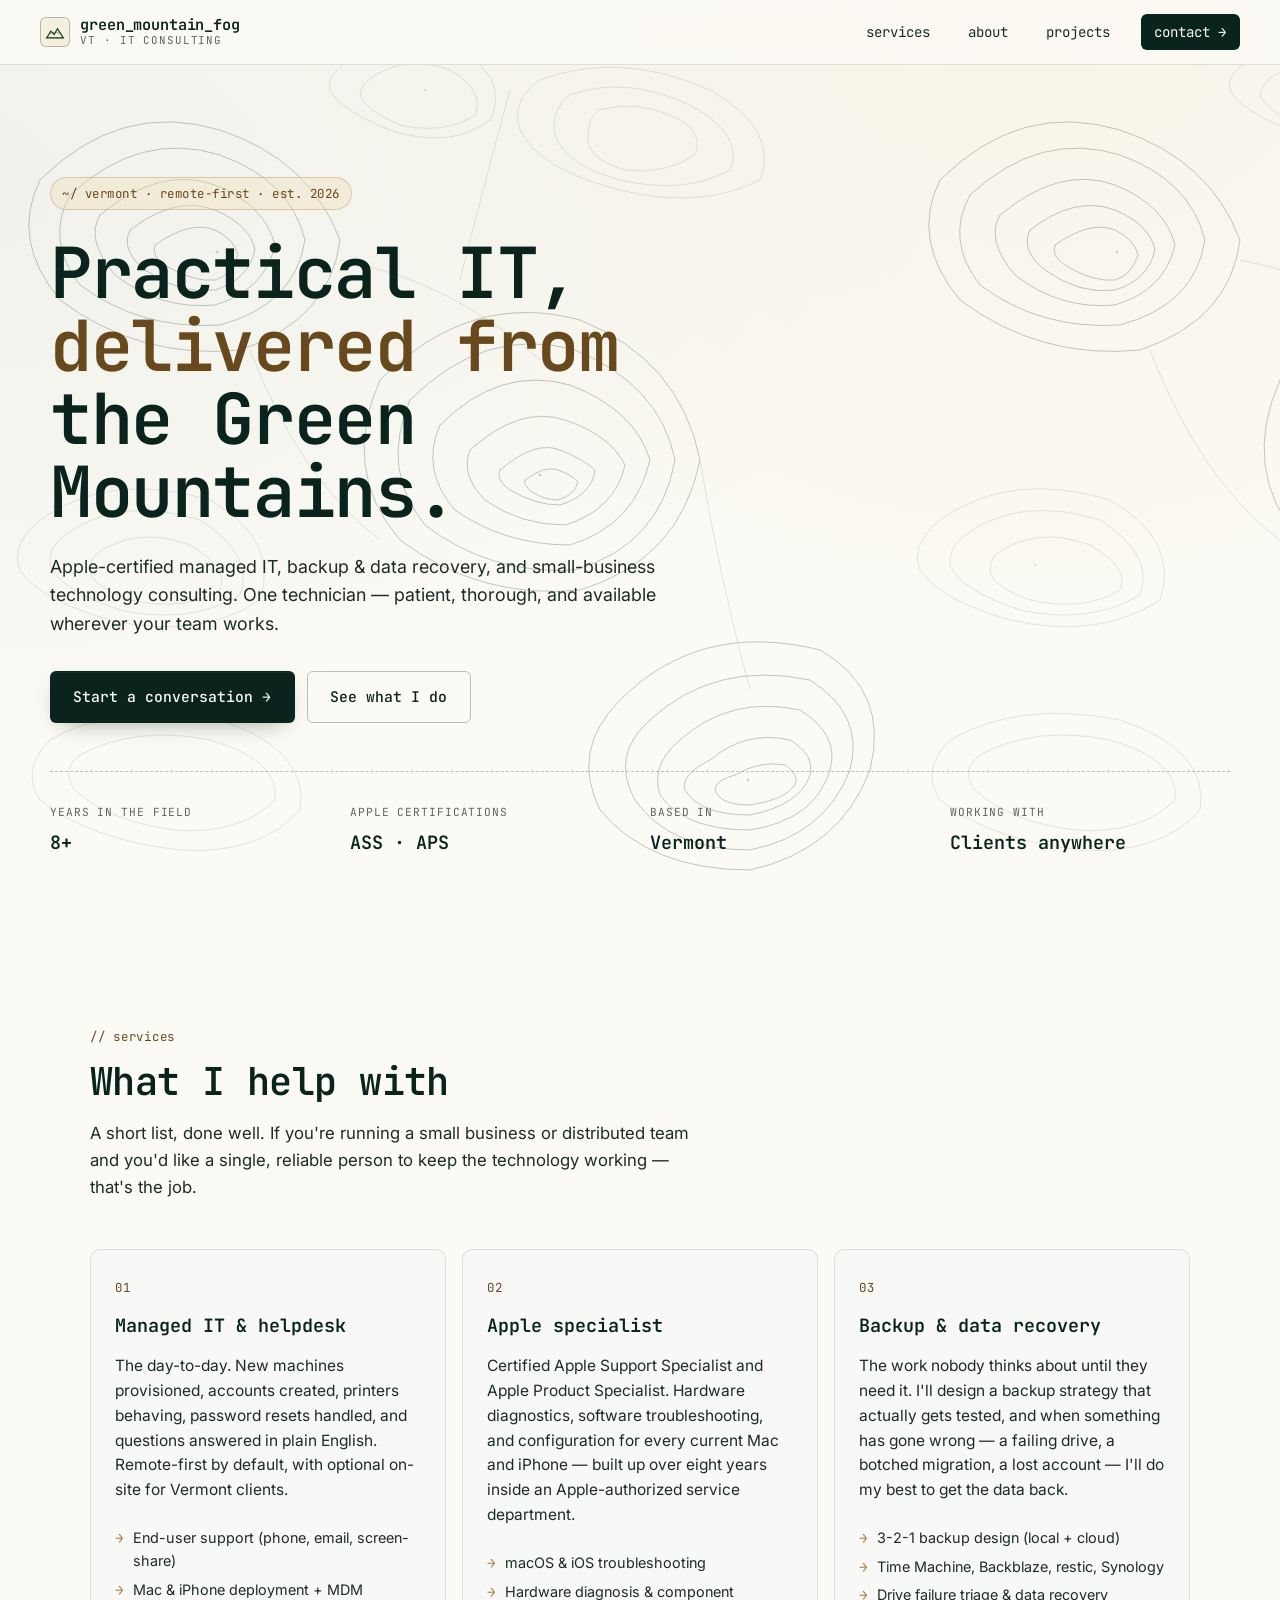
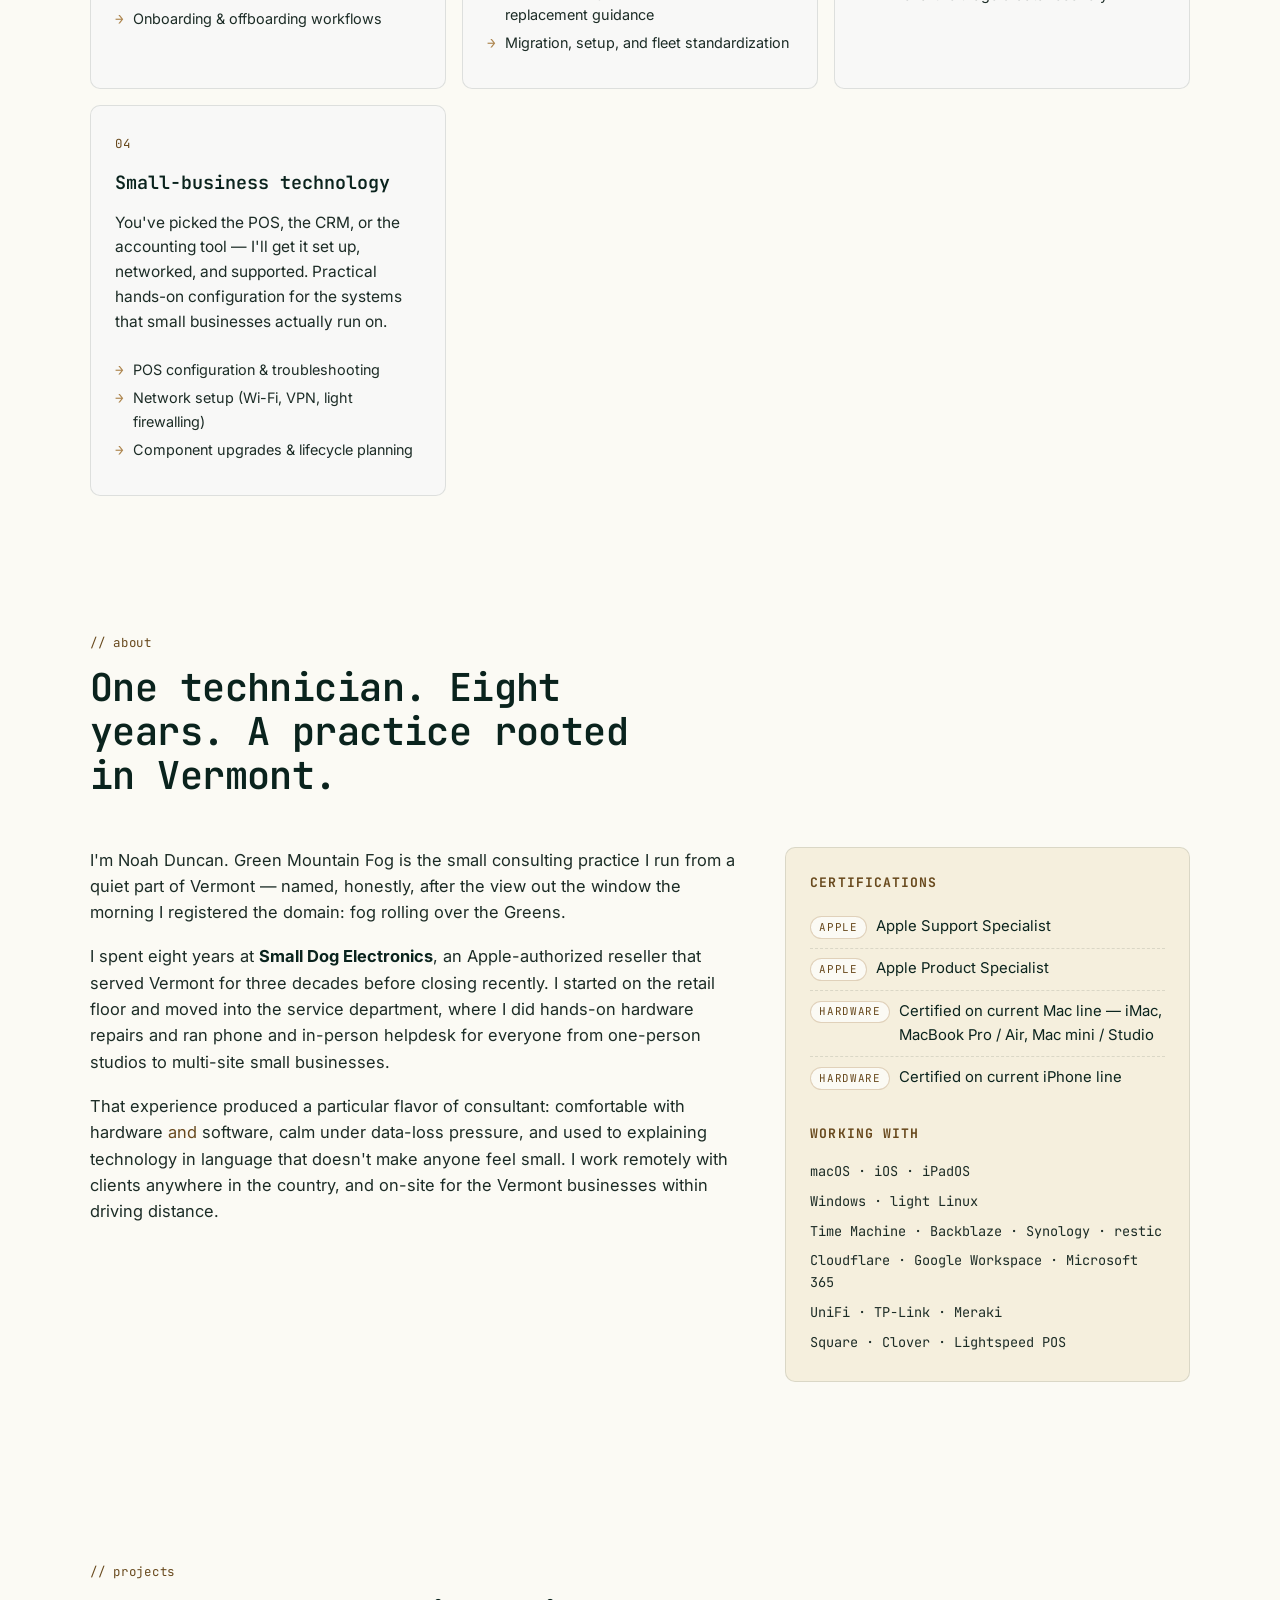
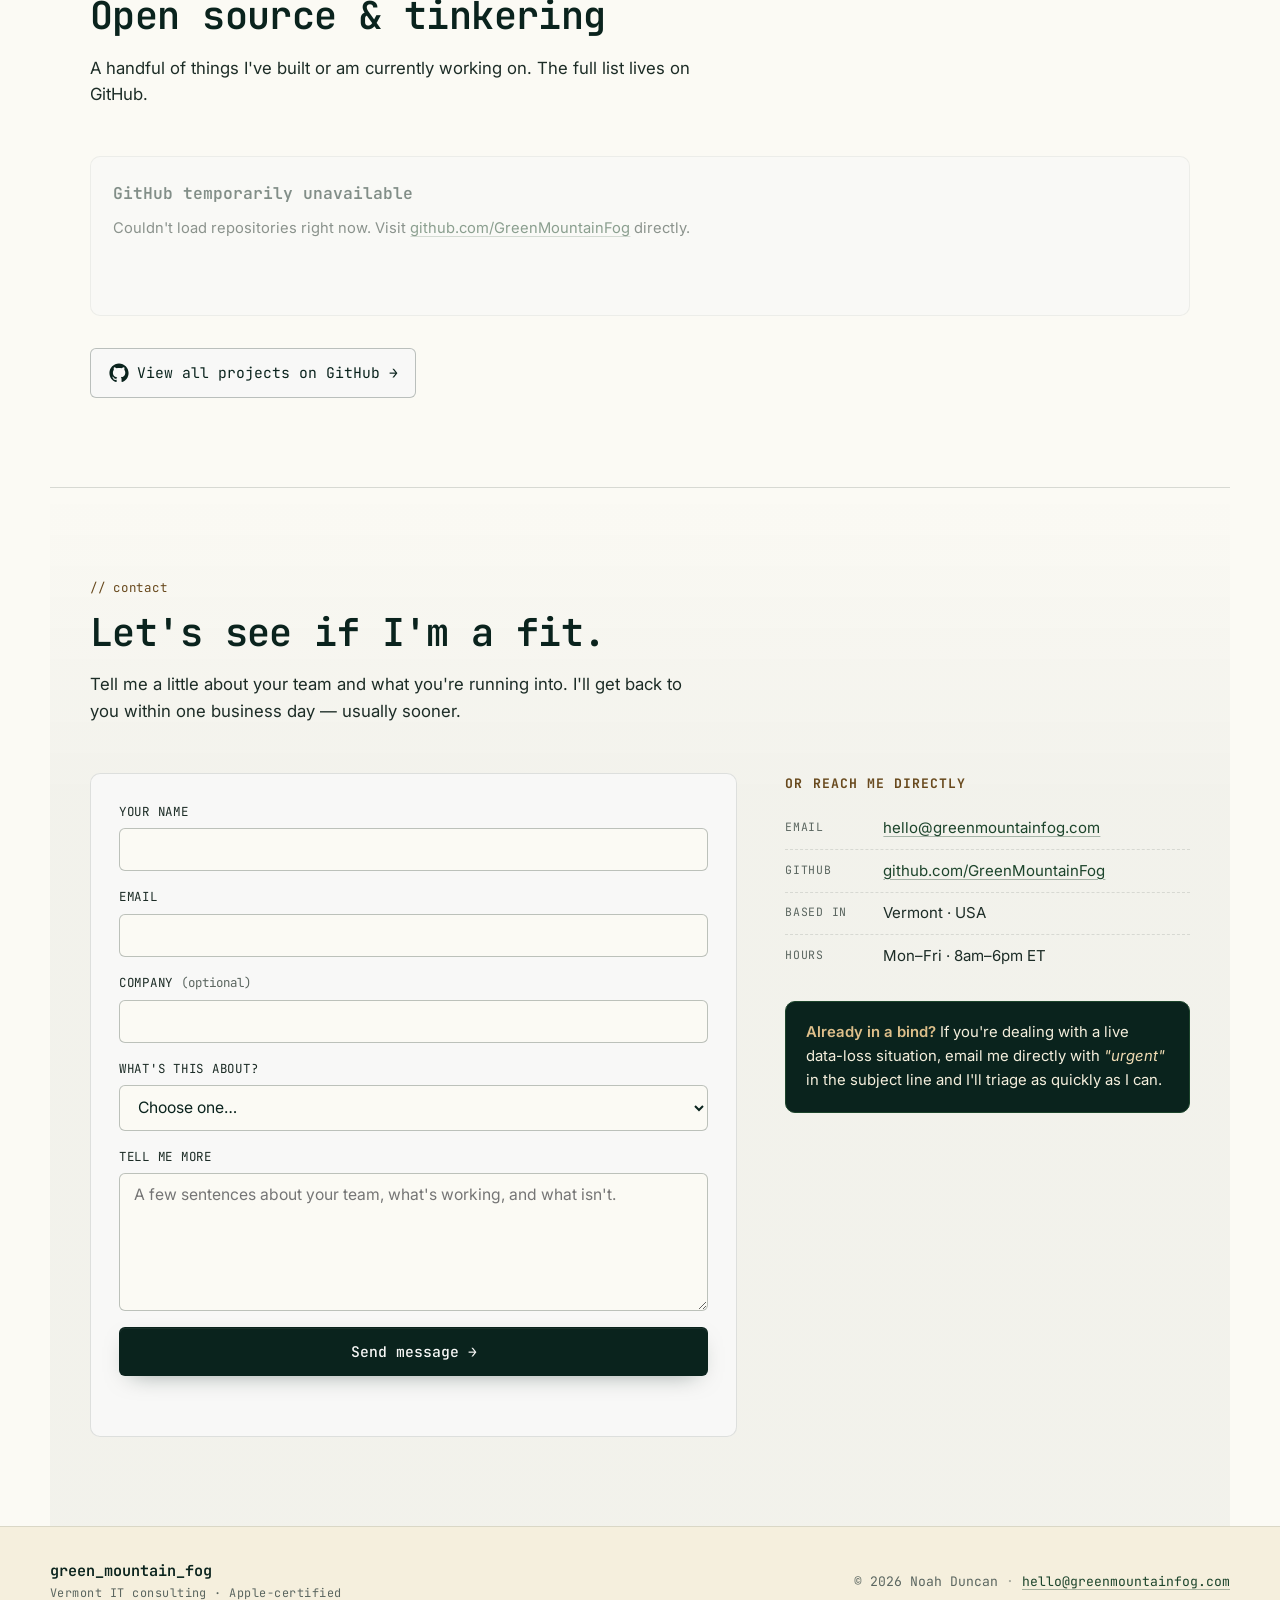
==== index.html @ cc664ba5 "Initial commit: rebuild greenmountainfog.com as a static site Replaces the prior Manus-generated Rea" ====
<!doctype html>
<html lang="en">
  <head>
    <meta charset="UTF-8" />
    <meta name="viewport" content="width=device-width, initial-scale=1" />
    <title>Green Mountain Fog — Vermont IT Consulting & Apple Specialist</title>
    <meta name="description" content="Green Mountain Fog is the practice of Noah Duncan, a Vermont-based Apple-certified IT consultant offering managed IT support, backup &amp; data recovery, and small-business technology setup for remote-first clients." />
    <meta name="theme-color" content="#0a231d" />

    <meta property="og:title" content="Green Mountain Fog — Vermont IT Consulting" />
    <meta property="og:description" content="Apple-certified, Vermont-based managed IT, backup &amp; data recovery, and small-business technology consulting." />
    <meta property="og:type" content="website" />
    <meta property="og:url" content="https://greenmountainfog.com" />

    <link rel="icon" href="/assets/favicon.svg" type="image/svg+xml" />

    <link rel="preconnect" href="https://fonts.googleapis.com" />
    <link rel="preconnect" href="https://fonts.gstatic.com" crossorigin />
    <link
      rel="stylesheet"
      href="https://fonts.googleapis.com/css2?family=Inter:wght@400;500;600;700&family=JetBrains+Mono:wght@400;500;600;700&display=swap"
    />

    <link rel="stylesheet" href="/styles.css" />
  </head>

  <body>
    <div class="topo-bg" aria-hidden="true"></div>

    <header class="site-header">
      <a class="brand" href="#top" aria-label="Green Mountain Fog — home">
        <span class="brand-mark" aria-hidden="true">
          <svg viewBox="0 0 24 24" fill="none" stroke="currentColor" stroke-width="1.5">
            <path d="M2 19 L7 11 L11 15 L15 8 L22 19 Z" />
            <path d="M2 19 L22 19" stroke-opacity="0.4" />
            <path d="M6 14 Q12 11 18 14" stroke-opacity="0.3" />
          </svg>
        </span>
        <span class="brand-text">
          <span class="brand-name">green_mountain_fog</span>
          <span class="brand-sub">vt · it consulting</span>
        </span>
      </a>

      <nav class="site-nav" aria-label="Primary">
        <a href="#services">services</a>
        <a href="#about">about</a>
        <a href="#projects">projects</a>
        <a href="#contact" class="nav-cta">contact →</a>
      </nav>
    </header>

    <main id="top">
      <section class="hero">
        <div class="hero-inner">
          <p class="eyebrow">~/ vermont · remote-first · est. 2026</p>
          <h1 class="hero-title">
            <span class="line">Practical IT,</span>
            <span class="line accent">delivered from</span>
            <span class="line">the Green Mountains.</span>
          </h1>
          <p class="hero-lede">
            Apple-certified managed IT, backup &amp; data recovery, and small-business
            technology consulting. One technician — patient, thorough, and
            available wherever your team works.
          </p>
          <div class="hero-cta">
            <a href="#contact" class="btn btn-primary">Start a conversation →</a>
            <a href="#services" class="btn btn-ghost">See what I do</a>
          </div>
          <dl class="hero-stats" aria-label="At a glance">
            <div>
              <dt>Years in the field</dt>
              <dd>8+</dd>
            </div>
            <div>
              <dt>Apple certifications</dt>
              <dd>ASS · APS</dd>
            </div>
            <div>
              <dt>Based in</dt>
              <dd>Vermont</dd>
            </div>
            <div>
              <dt>Working with</dt>
              <dd>Clients anywhere</dd>
            </div>
          </dl>
        </div>
      </section>

      <section id="services" class="section services">
        <header class="section-head">
          <p class="kicker">// services</p>
          <h2>What I help with</h2>
          <p class="section-lede">
            A short list, done well. If you're running a small business or
            distributed team and you'd like a single, reliable person to keep
            the technology working — that's the job.
          </p>
        </header>

        <div class="service-grid">
          <article class="service-card">
            <div class="service-num">01</div>
            <h3>Managed IT &amp; helpdesk</h3>
            <p>
              The day-to-day. New machines provisioned, accounts created,
              printers behaving, password resets handled, and questions
              answered in plain English. Remote-first by default, with
              optional on-site for Vermont clients.
            </p>
            <ul class="service-list">
              <li>End-user support (phone, email, screen-share)</li>
              <li>Mac &amp; iPhone deployment + MDM</li>
              <li>Onboarding &amp; offboarding workflows</li>
            </ul>
          </article>

          <article class="service-card">
            <div class="service-num">02</div>
            <h3>Apple specialist</h3>
            <p>
              Certified Apple Support Specialist and Apple Product Specialist.
              Hardware diagnostics, software troubleshooting, and
              configuration for every current Mac and iPhone — built up over
              eight years inside an Apple-authorized service department.
            </p>
            <ul class="service-list">
              <li>macOS &amp; iOS troubleshooting</li>
              <li>Hardware diagnosis &amp; component replacement guidance</li>
              <li>Migration, setup, and fleet standardization</li>
            </ul>
          </article>

          <article class="service-card">
            <div class="service-num">03</div>
            <h3>Backup &amp; data recovery</h3>
            <p>
              The work nobody thinks about until they need it. I'll design a
              backup strategy that actually gets tested, and when something
              has gone wrong — a failing drive, a botched migration, a lost
              account — I'll do my best to get the data back.
            </p>
            <ul class="service-list">
              <li>3-2-1 backup design (local + cloud)</li>
              <li>Time Machine, Backblaze, restic, Synology</li>
              <li>Drive failure triage &amp; data recovery</li>
            </ul>
          </article>

          <article class="service-card">
            <div class="service-num">04</div>
            <h3>Small-business technology</h3>
            <p>
              You've picked the POS, the CRM, or the accounting tool — I'll
              get it set up, networked, and supported. Practical hands-on
              configuration for the systems that small businesses actually
              run on.
            </p>
            <ul class="service-list">
              <li>POS configuration &amp; troubleshooting</li>
              <li>Network setup (Wi-Fi, VPN, light firewalling)</li>
              <li>Component upgrades &amp; lifecycle planning</li>
            </ul>
          </article>
        </div>
      </section>

      <section id="about" class="section about">
        <header class="section-head">
          <p class="kicker">// about</p>
          <h2>One technician. Eight years. A practice rooted in Vermont.</h2>
        </header>

        <div class="about-grid">
          <div class="about-body">
            <p>
              I'm Noah Duncan. Green Mountain Fog is the small consulting
              practice I run from a quiet part of Vermont — named, honestly,
              after the view out the window the morning I registered the
              domain: fog rolling over the Greens.
            </p>
            <p>
              I spent eight years at <strong>Small Dog Electronics</strong>,
              an Apple-authorized reseller that served Vermont for three
              decades before closing recently. I started on the retail floor
              and moved into the service department, where I did hands-on
              hardware repairs and ran phone and in-person helpdesk for
              everyone from one-person studios to multi-site small
              businesses.
            </p>
            <p>
              That experience produced a particular flavor of consultant:
              comfortable with hardware <em>and</em> software, calm under
              data-loss pressure, and used to explaining technology in
              language that doesn't make anyone feel small. I work remotely
              with clients anywhere in the country, and on-site for the
              Vermont businesses within driving distance.
            </p>
          </div>

          <aside class="about-creds">
            <h3>Certifications</h3>
            <ul class="cred-list">
              <li>
                <span class="cred-tag">Apple</span>
                Apple Support Specialist
              </li>
              <li>
                <span class="cred-tag">Apple</span>
                Apple Product Specialist
              </li>
              <li>
                <span class="cred-tag">Hardware</span>
                Certified on current Mac line — iMac, MacBook Pro / Air, Mac mini / Studio
              </li>
              <li>
                <span class="cred-tag">Hardware</span>
                Certified on current iPhone line
              </li>
            </ul>

            <h3 class="cred-section-2">Working with</h3>
            <ul class="stack-list">
              <li>macOS · iOS · iPadOS</li>
              <li>Windows · light Linux</li>
              <li>Time Machine · Backblaze · Synology · restic</li>
              <li>Cloudflare · Google Workspace · Microsoft 365</li>
              <li>UniFi · TP-Link · Meraki</li>
              <li>Square · Clover · Lightspeed POS</li>
            </ul>
          </aside>
        </div>
      </section>

      <section id="projects" class="section projects">
        <header class="section-head">
          <p class="kicker">// projects</p>
          <h2>Open source &amp; tinkering</h2>
          <p class="section-lede">
            A handful of things I've built or am currently working on. The
            full list lives on GitHub.
          </p>
        </header>

        <div class="projects-grid" id="projects-grid" data-fallback="true">
          <article class="project-card placeholder">
            <div class="project-meta">
              <span class="project-lang">—</span>
              <span class="project-stars">★ 0</span>
            </div>
            <h3>Loading from GitHub…</h3>
            <p>Pulling featured repositories from <code>github.com/GreenMountainFog</code>.</p>
          </article>
        </div>

        <a href="https://github.com/GreenMountainFog" class="github-cta" target="_blank" rel="noopener">
          <svg viewBox="0 0 24 24" width="20" height="20" aria-hidden="true">
            <path fill="currentColor" d="M12 .5C5.65.5.5 5.65.5 12c0 5.08 3.29 9.39 7.86 10.91.57.1.78-.25.78-.55v-2.16c-3.2.7-3.87-1.36-3.87-1.36-.52-1.34-1.28-1.7-1.28-1.7-1.05-.72.08-.7.08-.7 1.16.08 1.77 1.19 1.77 1.19 1.03 1.76 2.7 1.25 3.36.95.1-.75.4-1.25.73-1.54-2.55-.29-5.24-1.28-5.24-5.7 0-1.26.45-2.29 1.19-3.1-.12-.3-.52-1.47.11-3.07 0 0 .98-.31 3.2 1.18.93-.26 1.93-.39 2.92-.39.99 0 1.99.13 2.92.39 2.22-1.49 3.2-1.18 3.2-1.18.63 1.6.23 2.77.11 3.07.74.81 1.19 1.84 1.19 3.1 0 4.43-2.69 5.4-5.26 5.69.41.35.78 1.05.78 2.12v3.14c0 .3.21.66.79.55C20.21 21.39 23.5 17.08 23.5 12 23.5 5.65 18.35.5 12 .5Z"/>
          </svg>
          View all projects on GitHub →
        </a>
      </section>

      <section id="contact" class="section contact">
        <header class="section-head">
          <p class="kicker">// contact</p>
          <h2>Let's see if I'm a fit.</h2>
          <p class="section-lede">
            Tell me a little about your team and what you're running into.
            I'll get back to you within one business day — usually sooner.
          </p>
        </header>

        <div class="contact-grid">
          <form class="contact-form" id="contact-form" method="post" action="/api/contact" novalidate>
            <div class="field">
              <label for="name">Your name</label>
              <input type="text" id="name" name="name" required autocomplete="name" />
            </div>

            <div class="field">
              <label for="email">Email</label>
              <input type="email" id="email" name="email" required autocomplete="email" />
            </div>

            <div class="field">
              <label for="company">Company <span class="optional">(optional)</span></label>
              <input type="text" id="company" name="company" autocomplete="organization" />
            </div>

            <div class="field">
              <label for="topic">What's this about?</label>
              <select id="topic" name="topic" required>
                <option value="">Choose one…</option>
                <option value="managed-it">Managed IT &amp; helpdesk</option>
                <option value="apple">Apple-specific help</option>
                <option value="backup">Backup or data recovery</option>
                <option value="small-business">Small-business setup / POS</option>
                <option value="other">Something else</option>
              </select>
            </div>

            <div class="field">
              <label for="message">Tell me more</label>
              <textarea id="message" name="message" rows="6" required
                placeholder="A few sentences about your team, what's working, and what isn't."></textarea>
            </div>

            <!-- honeypot -->
            <div class="field field-hp" aria-hidden="true">
              <label for="website">Website</label>
              <input type="text" id="website" name="website" tabindex="-1" autocomplete="off" />
            </div>

            <button type="submit" class="btn btn-primary btn-block">
              <span data-label="default">Send message →</span>
              <span data-label="sending" hidden>Sending…</span>
            </button>

            <p class="form-status" id="form-status" role="status" aria-live="polite"></p>
          </form>

          <aside class="contact-side">
            <h3>Or reach me directly</h3>
            <ul class="direct-list">
              <li>
                <span class="direct-label">Email</span>
                <a href="mailto:hello@greenmountainfog.com">hello@greenmountainfog.com</a>
              </li>
              <li>
                <span class="direct-label">GitHub</span>
                <a href="https://github.com/GreenMountainFog" target="_blank" rel="noopener">github.com/GreenMountainFog</a>
              </li>
              <li>
                <span class="direct-label">Based in</span>
                <span>Vermont · USA</span>
              </li>
              <li>
                <span class="direct-label">Hours</span>
                <span>Mon–Fri · 8am–6pm ET</span>
              </li>
            </ul>

            <div class="callout">
              <p>
                <strong>Already in a bind?</strong> If you're dealing with a
                live data-loss situation, email me directly with
                <em>"urgent"</em> in the subject line and I'll triage as
                quickly as I can.
              </p>
            </div>
          </aside>
        </div>
      </section>
    </main>

    <footer class="site-footer">
      <div class="footer-inner">
        <div class="footer-brand">
          <span class="footer-name">green_mountain_fog</span>
          <span class="footer-tag">Vermont IT consulting · Apple-certified</span>
        </div>
        <div class="footer-meta">
          <span>© <span id="footer-year">2026</span> Noah Duncan</span>
          <span class="dot">·</span>
          <a href="mailto:hello@greenmountainfog.com">hello@greenmountainfog.com</a>
        </div>
      </div>
    </footer>

    <script src="/scripts.js" defer></script>
  </body>
</html>
---- styles.css ----
/* ============================================================
   Green Mountain Fog — stylesheet
   Palette derives from the original site: deep Vermont greens,
   warm topographic golds, cream paper backgrounds.
   ============================================================ */

:root {
  /* ink */
  --ink-900: #00140e;
  --ink-800: #0a231d;
  --ink-700: #1c2c26;
  --ink-600: #1c442b;
  --ink-500: #34322d;
  --ink-400: #5b6660;
  --ink-300: #858481;
  --ink-200: #b8bcb1;
  --ink-100: #d5d8ca;

  /* paper */
  --paper-50: #fbfaf4;
  --paper-100: #f8f8f7;
  --paper-200: #f5efdd;
  --paper-300: #eeeee5;

  /* gold / warm accent */
  --gold-700: #68491d;
  --gold-600: #ad854d;
  --gold-500: #c69b57;
  --gold-400: #caa366;
  --gold-300: #debf8a;
  --gold-200: #f1dcb4;

  /* semantic */
  --bg: var(--paper-50);
  --bg-alt: var(--paper-200);
  --fg: var(--ink-700);
  --fg-muted: var(--ink-400);
  --accent: var(--ink-600);
  --accent-warm: var(--gold-600);
  --rule: rgba(28, 44, 38, 0.12);
  --rule-strong: rgba(28, 44, 38, 0.28);

  /* type */
  --font-sans: "Inter", system-ui, -apple-system, "Segoe UI", Roboto, sans-serif;
  --font-mono: "JetBrains Mono", "SF Mono", Consolas, Menlo, monospace;

  /* layout */
  --maxw: 1180px;
  --gutter: clamp(1.25rem, 3.5vw, 2.5rem);
  --radius: 6px;
  --radius-lg: 10px;
}

* {
  box-sizing: border-box;
}

html {
  scroll-behavior: smooth;
  scroll-padding-top: 80px;
}

body {
  margin: 0;
  font-family: var(--font-sans);
  font-size: 16px;
  line-height: 1.6;
  color: var(--fg);
  background: var(--bg);
  -webkit-font-smoothing: antialiased;
  -moz-osx-font-smoothing: grayscale;
  overflow-x: hidden;
}

img, svg {
  max-width: 100%;
  display: block;
}

a {
  color: var(--accent);
  text-decoration-color: rgba(28, 68, 43, 0.35);
  text-underline-offset: 3px;
  transition: color 120ms ease, text-decoration-color 120ms ease;
}
a:hover {
  color: var(--gold-700);
  text-decoration-color: var(--gold-600);
}

::selection {
  background: var(--gold-300);
  color: var(--ink-800);
}

/* ============================================================
   Topographic background — fixed, low-opacity decorative layer
   ============================================================ */

.topo-bg {
  position: fixed;
  inset: 0;
  z-index: -1;
  pointer-events: none;
  background:
    radial-gradient(ellipse at 80% -10%, rgba(214, 175, 116, 0.10), transparent 55%),
    radial-gradient(ellipse at -10% 20%, rgba(28, 68, 43, 0.05), transparent 55%),
    var(--bg);
}
.topo-bg::before {
  content: "";
  position: absolute;
  inset: 0;
  background-image: url("/assets/topo.svg");
  background-repeat: repeat;
  background-size: 900px 900px;
  opacity: 0.32;
  mix-blend-mode: multiply;
}

/* ============================================================
   Header / nav
   ============================================================ */

.site-header {
  position: sticky;
  top: 0;
  z-index: 50;
  display: flex;
  align-items: center;
  justify-content: space-between;
  padding: 0.85rem var(--gutter);
  background: color-mix(in srgb, var(--bg) 88%, transparent);
  backdrop-filter: saturate(140%) blur(10px);
  -webkit-backdrop-filter: saturate(140%) blur(10px);
  border-bottom: 1px solid var(--rule);
}

.brand {
  display: inline-flex;
  align-items: center;
  gap: 0.65rem;
  text-decoration: none;
  color: var(--ink-800);
}
.brand:hover {
  color: var(--ink-600);
}
.brand-mark {
  display: inline-flex;
  width: 30px;
  height: 30px;
  align-items: center;
  justify-content: center;
  color: var(--ink-600);
  background: var(--paper-200);
  border: 1px solid var(--rule-strong);
  border-radius: var(--radius);
}
.brand-mark svg { width: 20px; height: 20px; }
.brand-text { display: flex; flex-direction: column; line-height: 1.1; }
.brand-name {
  font-family: var(--font-mono);
  font-weight: 600;
  font-size: 0.95rem;
  letter-spacing: -0.01em;
}
.brand-sub {
  font-family: var(--font-mono);
  font-size: 0.68rem;
  color: var(--fg-muted);
  text-transform: uppercase;
  letter-spacing: 0.08em;
  margin-top: 2px;
}

.site-nav {
  display: flex;
  align-items: center;
  gap: clamp(0.5rem, 2vw, 1.4rem);
  font-family: var(--font-mono);
  font-size: 0.88rem;
}
.site-nav a {
  color: var(--fg);
  text-decoration: none;
  padding: 0.4rem 0.5rem;
  border-radius: 4px;
}
.site-nav a:hover {
  color: var(--ink-800);
  background: var(--paper-200);
}
.site-nav .nav-cta {
  color: var(--bg);
  background: var(--ink-800);
  padding: 0.45rem 0.85rem;
  border-radius: var(--radius);
}
.site-nav .nav-cta:hover {
  background: var(--ink-600);
  color: var(--paper-200);
}

@media (max-width: 640px) {
  .brand-sub { display: none; }
  .site-nav a:not(.nav-cta) { display: none; }
}

/* ============================================================
   Hero
   ============================================================ */

.hero {
  position: relative;
  padding: clamp(4rem, 10vw, 7rem) var(--gutter) clamp(3rem, 7vw, 5rem);
}

.hero-inner {
  max-width: var(--maxw);
  margin: 0 auto;
}

.eyebrow {
  font-family: var(--font-mono);
  font-size: 0.78rem;
  color: var(--gold-700);
  letter-spacing: 0.04em;
  margin: 0 0 1.6rem;
  display: inline-flex;
  align-items: center;
  gap: 0.5rem;
  padding: 0.35rem 0.7rem;
  border: 1px solid rgba(173, 133, 77, 0.35);
  background: rgba(241, 220, 180, 0.35);
  border-radius: 999px;
}

.hero-title {
  font-family: var(--font-mono);
  font-weight: 600;
  font-size: clamp(2.1rem, 6.2vw, 4.4rem);
  line-height: 1.04;
  letter-spacing: -0.02em;
  color: var(--ink-800);
  margin: 0 0 1.5rem;
  max-width: 16ch;
}
.hero-title .line { display: block; }
.hero-title .accent {
  color: var(--gold-700);
  font-style: normal;
}

.hero-lede {
  font-size: clamp(1.05rem, 1.4vw, 1.2rem);
  color: var(--fg);
  max-width: 56ch;
  margin: 0 0 2rem;
}

.hero-cta {
  display: flex;
  flex-wrap: wrap;
  gap: 0.75rem;
  margin-bottom: 3rem;
}

.hero-stats {
  display: grid;
  grid-template-columns: repeat(auto-fit, minmax(160px, 1fr));
  gap: 1.25rem;
  margin: 0;
  padding-top: 2rem;
  border-top: 1px dashed var(--rule-strong);
}
.hero-stats div { margin: 0; }
.hero-stats dt {
  font-family: var(--font-mono);
  font-size: 0.7rem;
  text-transform: uppercase;
  letter-spacing: 0.08em;
  color: var(--fg-muted);
  margin-bottom: 0.35rem;
}
.hero-stats dd {
  margin: 0;
  font-family: var(--font-mono);
  font-weight: 600;
  font-size: 1.15rem;
  color: var(--ink-800);
}

/* ============================================================
   Buttons
   ============================================================ */

.btn {
  display: inline-flex;
  align-items: center;
  justify-content: center;
  gap: 0.4rem;
  font-family: var(--font-mono);
  font-size: 0.92rem;
  font-weight: 500;
  padding: 0.85rem 1.4rem;
  border-radius: var(--radius);
  border: 1px solid transparent;
  cursor: pointer;
  text-decoration: none;
  transition: transform 120ms ease, background 120ms ease, color 120ms ease, border-color 120ms ease, box-shadow 120ms ease;
}
.btn-primary {
  background: var(--ink-800);
  color: var(--paper-100);
  box-shadow: 0 1px 0 rgba(255, 255, 255, 0.06) inset, 0 8px 24px -12px rgba(10, 35, 29, 0.5);
}
.btn-primary:hover {
  background: var(--ink-600);
  color: var(--paper-100);
  transform: translateY(-1px);
}
.btn-ghost {
  background: transparent;
  color: var(--ink-800);
  border-color: var(--rule-strong);
}
.btn-ghost:hover {
  background: var(--paper-200);
  border-color: var(--ink-700);
  color: var(--ink-800);
}
.btn-block { width: 100%; }

/* ============================================================
   Sections
   ============================================================ */

.section {
  padding: clamp(4rem, 7vw, 6.5rem) var(--gutter);
  max-width: var(--maxw);
  margin: 0 auto;
  position: relative;
}

.section-head {
  margin-bottom: clamp(2rem, 4vw, 3rem);
  max-width: 60ch;
}
.kicker {
  font-family: var(--font-mono);
  font-size: 0.78rem;
  color: var(--gold-700);
  letter-spacing: 0.06em;
  text-transform: lowercase;
  margin: 0 0 0.8rem;
}
.section-head h2 {
  font-family: var(--font-mono);
  font-weight: 600;
  font-size: clamp(1.7rem, 3.5vw, 2.4rem);
  line-height: 1.15;
  letter-spacing: -0.015em;
  color: var(--ink-800);
  margin: 0 0 1rem;
}
.section-lede {
  color: var(--fg);
  font-size: 1.05rem;
  margin: 0;
}

/* alternating section backgrounds — keep paper but inset cards */
.services {}
.about { padding-top: clamp(2rem, 4vw, 3rem); }

/* ============================================================
   Services
   ============================================================ */

.service-grid {
  display: grid;
  grid-template-columns: repeat(auto-fit, minmax(280px, 1fr));
  gap: 1rem;
}
.service-card {
  background: var(--paper-100);
  border: 1px solid var(--rule);
  border-radius: var(--radius-lg);
  padding: 1.75rem 1.5rem;
  display: flex;
  flex-direction: column;
  gap: 0.85rem;
  position: relative;
  transition: transform 180ms ease, border-color 180ms ease, box-shadow 180ms ease;
}
.service-card::before {
  content: "";
  position: absolute;
  inset: 0;
  border-radius: var(--radius-lg);
  border: 1px solid transparent;
  pointer-events: none;
  transition: border-color 180ms ease;
}
.service-card:hover {
  transform: translateY(-2px);
  border-color: var(--rule-strong);
  box-shadow: 0 18px 38px -22px rgba(10, 35, 29, 0.35);
}
.service-num {
  font-family: var(--font-mono);
  font-size: 0.78rem;
  color: var(--gold-700);
  letter-spacing: 0.08em;
}
.service-card h3 {
  font-family: var(--font-mono);
  font-size: 1.15rem;
  font-weight: 600;
  margin: 0;
  color: var(--ink-800);
}
.service-card p {
  margin: 0;
  color: var(--fg);
  font-size: 0.97rem;
}
.service-list {
  list-style: none;
  padding: 0;
  margin: 0.25rem 0 0;
  font-size: 0.9rem;
}
.service-list li {
  position: relative;
  padding-left: 1.1rem;
  margin: 0.35rem 0;
  color: var(--ink-700);
}
.service-list li::before {
  content: "→";
  position: absolute;
  left: 0;
  color: var(--gold-600);
  font-family: var(--font-mono);
}

/* ============================================================
   About
   ============================================================ */

.about-grid {
  display: grid;
  grid-template-columns: minmax(0, 1.6fr) minmax(0, 1fr);
  gap: clamp(1.5rem, 4vw, 3rem);
  align-items: start;
}
@media (max-width: 820px) {
  .about-grid { grid-template-columns: 1fr; }
}

.about-body p {
  font-size: 1.03rem;
  color: var(--fg);
  margin: 0 0 1.1rem;
}
.about-body strong { color: var(--ink-800); }
.about-body em { color: var(--gold-700); font-style: normal; }

.about-creds {
  background: var(--paper-200);
  border: 1px solid var(--rule);
  border-radius: var(--radius-lg);
  padding: 1.5rem;
}
.about-creds h3 {
  font-family: var(--font-mono);
  font-size: 0.82rem;
  text-transform: uppercase;
  letter-spacing: 0.08em;
  color: var(--gold-700);
  margin: 0 0 0.85rem;
}
.about-creds .cred-section-2 { margin-top: 1.5rem; }

.cred-list, .stack-list {
  list-style: none;
  padding: 0;
  margin: 0;
}
.cred-list li {
  display: flex;
  align-items: flex-start;
  gap: 0.6rem;
  padding: 0.55rem 0;
  border-top: 1px dashed var(--rule);
  font-size: 0.93rem;
  color: var(--ink-800);
}
.cred-list li:first-child { border-top: none; }
.cred-tag {
  font-family: var(--font-mono);
  font-size: 0.68rem;
  text-transform: uppercase;
  letter-spacing: 0.06em;
  color: var(--gold-700);
  background: var(--paper-50);
  border: 1px solid rgba(173, 133, 77, 0.35);
  border-radius: 999px;
  padding: 0.1rem 0.5rem;
  flex-shrink: 0;
  margin-top: 1px;
}
.stack-list li {
  font-family: var(--font-mono);
  font-size: 0.85rem;
  padding: 0.25rem 0;
  color: var(--ink-700);
}

/* ============================================================
   Projects
   ============================================================ */

.projects-grid {
  display: grid;
  grid-template-columns: repeat(auto-fit, minmax(260px, 1fr));
  gap: 1rem;
  margin-bottom: 2rem;
}
.project-card {
  background: var(--paper-100);
  border: 1px solid var(--rule);
  border-radius: var(--radius-lg);
  padding: 1.4rem;
  display: flex;
  flex-direction: column;
  gap: 0.7rem;
  text-decoration: none;
  color: inherit;
  transition: transform 180ms ease, border-color 180ms ease, box-shadow 180ms ease;
  min-height: 160px;
}
.project-card:hover {
  transform: translateY(-2px);
  border-color: var(--rule-strong);
  box-shadow: 0 18px 38px -22px rgba(10, 35, 29, 0.35);
  color: inherit;
}
.project-card.placeholder { opacity: 0.5; }
.project-meta {
  display: flex;
  justify-content: space-between;
  font-family: var(--font-mono);
  font-size: 0.75rem;
  color: var(--fg-muted);
}
.project-lang {
  display: inline-flex;
  align-items: center;
  gap: 0.35rem;
}
.project-lang::before {
  content: "";
  width: 8px;
  height: 8px;
  border-radius: 999px;
  background: var(--gold-600);
}
.project-card h3 {
  font-family: var(--font-mono);
  font-size: 1.02rem;
  font-weight: 600;
  margin: 0;
  color: var(--ink-800);
}
.project-card p {
  margin: 0;
  font-size: 0.92rem;
  color: var(--fg);
  flex-grow: 1;
}
.project-card code {
  font-family: var(--font-mono);
  font-size: 0.85em;
  background: var(--paper-200);
  padding: 0.05rem 0.35rem;
  border-radius: 4px;
}

.github-cta {
  display: inline-flex;
  align-items: center;
  gap: 0.5rem;
  font-family: var(--font-mono);
  font-size: 0.92rem;
  color: var(--ink-800);
  text-decoration: none;
  padding: 0.75rem 1.1rem;
  border: 1px solid var(--rule-strong);
  border-radius: var(--radius);
  background: var(--paper-100);
  transition: background 120ms ease, transform 120ms ease;
}
.github-cta:hover {
  background: var(--paper-200);
  transform: translateY(-1px);
  color: var(--ink-800);
}

/* ============================================================
   Contact
   ============================================================ */

.contact {
  background: linear-gradient(180deg, transparent 0, rgba(28, 44, 38, 0.04) 30%, rgba(28, 44, 38, 0.04) 100%);
  border-top: 1px solid var(--rule);
}

.contact-grid {
  display: grid;
  grid-template-columns: minmax(0, 1.6fr) minmax(0, 1fr);
  gap: clamp(1.5rem, 4vw, 3rem);
  align-items: start;
}
@media (max-width: 820px) {
  .contact-grid { grid-template-columns: 1fr; }
}

.contact-form {
  background: var(--paper-100);
  border: 1px solid var(--rule);
  border-radius: var(--radius-lg);
  padding: clamp(1.25rem, 3vw, 1.75rem);
  display: flex;
  flex-direction: column;
  gap: 1rem;
}

.field { display: flex; flex-direction: column; gap: 0.4rem; }
.field-hp { position: absolute; left: -9999px; visibility: hidden; height: 0; }
.field label {
  font-family: var(--font-mono);
  font-size: 0.78rem;
  text-transform: uppercase;
  letter-spacing: 0.06em;
  color: var(--ink-700);
}
.field .optional {
  text-transform: none;
  letter-spacing: 0;
  color: var(--fg-muted);
  font-size: 0.78rem;
}
.field input,
.field select,
.field textarea {
  font-family: var(--font-sans);
  font-size: 0.98rem;
  padding: 0.7rem 0.85rem;
  background: var(--paper-50);
  color: var(--ink-800);
  border: 1px solid var(--rule-strong);
  border-radius: var(--radius);
  transition: border-color 120ms ease, box-shadow 120ms ease, background 120ms ease;
}
.field textarea { resize: vertical; min-height: 120px; }
.field input:focus,
.field select:focus,
.field textarea:focus {
  outline: none;
  border-color: var(--ink-600);
  background: #fff;
  box-shadow: 0 0 0 3px rgba(28, 68, 43, 0.12);
}

.form-status {
  font-family: var(--font-mono);
  font-size: 0.85rem;
  margin: 0;
  min-height: 1.2em;
}
.form-status.success { color: var(--ink-600); }
.form-status.error { color: #a23a2a; }

.contact-side h3 {
  font-family: var(--font-mono);
  font-size: 0.82rem;
  text-transform: uppercase;
  letter-spacing: 0.08em;
  color: var(--gold-700);
  margin: 0 0 0.85rem;
}
.direct-list { list-style: none; padding: 0; margin: 0 0 1.5rem; }
.direct-list li {
  padding: 0.55rem 0;
  border-top: 1px dashed var(--rule);
  display: grid;
  grid-template-columns: 90px 1fr;
  gap: 0.5rem;
  font-size: 0.94rem;
}
.direct-list li:first-child { border-top: none; }
.direct-label {
  font-family: var(--font-mono);
  font-size: 0.72rem;
  text-transform: uppercase;
  letter-spacing: 0.06em;
  color: var(--fg-muted);
  padding-top: 2px;
}

.callout {
  background: var(--ink-800);
  color: var(--paper-200);
  border-radius: var(--radius-lg);
  padding: 1.2rem 1.25rem;
  border: 1px solid var(--ink-600);
}
.callout p { margin: 0; font-size: 0.93rem; }
.callout strong { color: var(--gold-300); font-weight: 600; }
.callout em { color: var(--gold-200); font-style: italic; }

/* ============================================================
   Footer
   ============================================================ */

.site-footer {
  border-top: 1px solid var(--rule);
  padding: 2rem var(--gutter);
  background: var(--paper-200);
}
.footer-inner {
  max-width: var(--maxw);
  margin: 0 auto;
  display: flex;
  justify-content: space-between;
  align-items: center;
  gap: 1rem;
  flex-wrap: wrap;
}
.footer-brand { display: flex; flex-direction: column; }
.footer-name {
  font-family: var(--font-mono);
  font-weight: 600;
  font-size: 0.95rem;
  color: var(--ink-800);
}
.footer-tag {
  font-family: var(--font-mono);
  font-size: 0.74rem;
  color: var(--fg-muted);
  letter-spacing: 0.04em;
}
.footer-meta {
  font-family: var(--font-mono);
  font-size: 0.82rem;
  color: var(--fg-muted);
  display: flex;
  gap: 0.5rem;
  align-items: center;
  flex-wrap: wrap;
}
.footer-meta .dot { opacity: 0.5; }

/* ============================================================
   Reduced motion
   ============================================================ */
@media (prefers-reduced-motion: reduce) {
  *, *::before, *::after {
    animation-duration: 0.001ms !important;
    animation-iteration-count: 1 !important;
    transition-duration: 0.001ms !important;
    scroll-behavior: auto !important;
  }
}
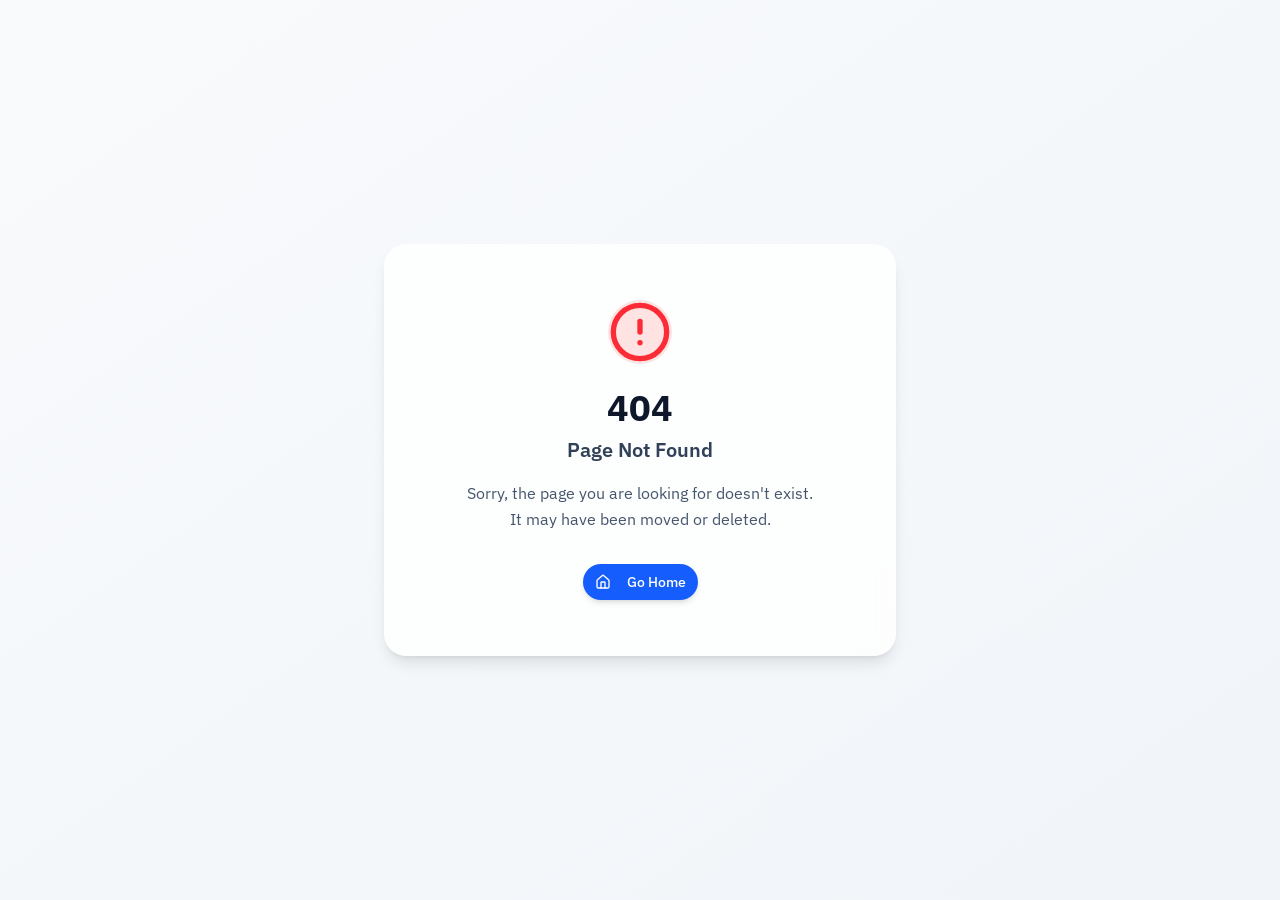
==== commit 87141fa1: "Replace static rebuild with Manus Cloudflare Pages bundle Swaps the hand-written HTML/CSS/JS site fo" ====
--- a/index.html
+++ b/index.html
@@ -1,375 +1,103 @@
 <!doctype html>
+<!--
+Green Mountain Fog — Vermont Pragmatic Modernism implementation note.
+The document head loads the Fraunces display face and IBM Plex Sans/Mono technical system that support the field-guide service aesthetic.
+-->
 <html lang="en">
   <head>
     <meta charset="UTF-8" />
-    <meta name="viewport" content="width=device-width, initial-scale=1" />
-    <title>Green Mountain Fog — Vermont IT Consulting & Apple Specialist</title>
-    <meta name="description" content="Green Mountain Fog is the practice of Noah Duncan, a Vermont-based Apple-certified IT consultant offering managed IT support, backup &amp; data recovery, and small-business technology setup for remote-first clients." />
-    <meta name="theme-color" content="#0a231d" />
-
-    <meta property="og:title" content="Green Mountain Fog — Vermont IT Consulting" />
-    <meta property="og:description" content="Apple-certified, Vermont-based managed IT, backup &amp; data recovery, and small-business technology consulting." />
+    <meta
+      name="viewport"
+      content="width=device-width, initial-scale=1.0, maximum-scale=1" />
+    <title>Green Mountain Fog | Vermont IT Consulting & POS Setup</title>
+    <meta
+      name="description"
+      content="Green Mountain Fog provides Vermont-based one-on-one IT support and practical small-business consulting, including POS setup, device configuration, networks, and workflow planning." />
+    <meta property="og:title" content="Green Mountain Fog | Vermont IT Consulting" />
+    <meta
+      property="og:description"
+      content="Patient personal IT support and practical consulting for Vermont homes and small businesses, including POS setup and technology workflow guidance." />
     <meta property="og:type" content="website" />
-    <meta property="og:url" content="https://greenmountainfog.com" />
-
-    <link rel="icon" href="/assets/favicon.svg" type="image/svg+xml" />
-
+    <meta property="og:url" content="https://GreenMountainFog.com" />
+    <meta
+      property="og:image"
+      content="/images/hero.webp" />
+    <meta name="theme-color" content="#102b27" />
     <link rel="preconnect" href="https://fonts.googleapis.com" />
     <link rel="preconnect" href="https://fonts.gstatic.com" crossorigin />
     <link
-      rel="stylesheet"
-      href="https://fonts.googleapis.com/css2?family=Inter:wght@400;500;600;700&family=JetBrains+Mono:wght@400;500;600;700&display=swap"
-    />
-
-    <link rel="stylesheet" href="/styles.css" />
+      href="https://fonts.googleapis.com/css2?family=Fraunces:opsz,wght,SOFT,WONK@9..144,500..800,40,0..1&family=IBM+Plex+Mono:wght@400;500;600&family=IBM+Plex+Sans:wght@400;500;600;700&display=swap"
+      rel="stylesheet" />
+    <script type="module" crossorigin src="/assets/index-CqNVtL_r.js"></script>
+    <link rel="stylesheet" crossorigin href="/assets/index-DJ50G8zS.css">
+    <script src="/__manus__/debug-collector.js" defer></script>
   </head>
 
   <body>
-    <div class="topo-bg" aria-hidden="true"></div>
+    <script id="manus-runtime">window.__MANUS_HOST_DEV__ = false;
+(function(){"use strict";var Mr={exports:{}},Kn={};/**
+ * @license React
+ * react-jsx-runtime.production.js
+ *
+ * Copyright (c) Meta Platforms, Inc. and affiliates.
+ *
+ * This source code is licensed under the MIT license found in the
+ * LICENSE file in the root directory of this source tree.
+ */var $c;function um(){if($c)return Kn;$c=1;var r=Symbol.for("react.transitional.element"),i=Symbol.for("react.fragment");function c(s,d,m){var x=null;if(m!==void 0&&(x=""+m),d.key!==void 0&&(x=""+d.key),"key"in d){m={};for(var R in d)R!=="key"&&(m[R]=d[R])}else m=d;return d=m.ref,{$$typeof:r,type:s,key:x,ref:d!==void 0?d:null,props:m}}return Kn.Fragment=i,Kn.jsx=c,Kn.jsxs=c,Kn}var Fc;function dm(){return Fc||(Fc=1,Mr.exports=um()),Mr.exports}var h=dm(),Ar={exports:{}},Pn={},Rr={exports:{}},Nr={};/**
+ * @license React
+ * scheduler.production.js
+ *
+ * Copyright (c) Meta Platforms, Inc. and affiliates.
+ *
+ * This source code is licensed under the MIT license found in the
+ * LICENSE file in the root directory of this source tree.
+ */var Ic;function fm(){return Ic||(Ic=1,function(r){function i(A,q){var B=A.length;A.push(q);t:for(;0<B;){var bt=B-1>>>1,p=A[bt];if(0<d(p,q))A[bt]=q,A[B]=p,B=bt;else break t}}function c(A){return A.length===0?null:A[0]}function s(A){if(A.length===0)return null;var q=A[0],B=A.pop();if(B!==q){A[0]=B;t:for(var bt=0,p=A.length,O=p>>>1;bt<O;){var X=2*(bt+1)-1,G=A[X],Z=X+1,st=A[Z];if(0>d(G,B))Z<p&&0>d(st,G)?(A[bt]=st,A[Z]=B,bt=Z):(A[bt]=G,A[X]=B,bt=X);else if(Z<p&&0>d(st,B))A[bt]=st,A[Z]=B,bt=Z;else break t}}return q}function d(A,q){var B=A.sortIndex-q.sortIndex;return B!==0?B:A.id-q.id}if(r.unstable_now=void 0,typeof performance=="object"&&typeof performance.now=="function"){var m=performance;r.unstable_now=function(){return m.now()}}else{var x=Date,R=x.now();r.unstable_now=function(){return x.now()-R}}var C=[],v=[],D=1,j=null,J=3,at=!1,$=!1,nt=!1,ct=!1,ht=typeof setTimeout=="function"?setTimeout:null,St=typeof clearTimeout=="function"?clearTimeout:null,_=typeof setImmediate<"u"?setImmediate:null;function Y(A){for(var q=c(v);q!==null;){if(q.callback===null)s(v);else if(q.startTime<=A)s(v),q.sortIndex=q.expirationTime,i(C,q);else break;q=c(v)}}function H(A){if(nt=!1,Y(A),!$)if(c(C)!==null)$=!0,it||(it=!0,Bt());else{var q=c(v);q!==null&&Mt(H,q.startTime-A)}}var it=!1,rt=-1,V=5,xt=-1;function Be(){return ct?!0:!(r.unstable_now()-xt<V)}function te(){if(ct=!1,it){var A=r.unstable_now();xt=A;var q=!0;try{t:{$=!1,nt&&(nt=!1,St(rt),rt=-1),at=!0;var B=J;try{e:{for(Y(A),j=c(C);j!==null&&!(j.expirationTime>A&&Be());){var bt=j.callback;if(typeof bt=="function"){j.callback=null,J=j.priorityLevel;var p=bt(j.expirationTime<=A);if(A=r.unstable_now(),typeof p=="function"){j.callback=p,Y(A),q=!0;break e}j===c(C)&&s(C),Y(A)}else s(C);j=c(C)}if(j!==null)q=!0;else{var O=c(v);O!==null&&Mt(H,O.startTime-A),q=!1}}break t}finally{j=null,J=B,at=!1}q=void 0}}finally{q?Bt():it=!1}}}var Bt;if(typeof _=="function")Bt=function(){_(te)};else if(typeof MessageChannel<"u"){var me=new MessageChannel,Se=me.port2;me.port1.onmessage=te,Bt=function(){Se.postMessage(null)}}else Bt=function(){ht(te,0)};function Mt(A,q){rt=ht(function(){A(r.unstable_now())},q)}r.unstable_IdlePriority=5,r.unstable_ImmediatePriority=1,r.unstable_LowPriority=4,r.unstable_NormalPriority=3,r.unstable_Profiling=null,r.unstable_UserBlockingPriority=2,r.unstable_cancelCallback=function(A){A.callback=null},r.unstable_forceFrameRate=function(A){0>A||125<A?console.error("forceFrameRate takes a positive int between 0 and 125, forcing frame rates higher than 125 fps is not supported"):V=0<A?Math.floor(1e3/A):5},r.unstable_getCurrentPriorityLevel=function(){return J},r.unstable_next=function(A){switch(J){case 1:case 2:case 3:var q=3;break;default:q=J}var B=J;J=q;try{return A()}finally{J=B}},r.unstable_requestPaint=function(){ct=!0},r.unstable_runWithPriority=function(A,q){switch(A){case 1:case 2:case 3:case 4:case 5:break;default:A=3}var B=J;J=A;try{return q()}finally{J=B}},r.unstable_scheduleCallback=function(A,q,B){var bt=r.unstable_now();switch(typeof B=="object"&&B!==null?(B=B.delay,B=typeof B=="number"&&0<B?bt+B:bt):B=bt,A){case 1:var p=-1;break;case 2:p=250;break;case 5:p=1073741823;break;case 4:p=1e4;break;default:p=5e3}return p=B+p,A={id:D++,callback:q,priorityLevel:A,startTime:B,expirationTime:p,sortIndex:-1},B>bt?(A.sortIndex=B,i(v,A),c(C)===null&&A===c(v)&&(nt?(St(rt),rt=-1):nt=!0,Mt(H,B-bt))):(A.sortIndex=p,i(C,A),$||at||($=!0,it||(it=!0,Bt()))),A},r.unstable_shouldYield=Be,r.unstable_wrapCallback=function(A){var q=J;return function(){var B=J;J=q;try{return A.apply(this,arguments)}finally{J=B}}}}(Nr)),Nr}var tu;function hm(){return tu||(tu=1,Rr.exports=fm()),Rr.exports}var zr={exports:{}},ut={};/**
+ * @license React
+ * react.production.js
+ *
+ * Copyright (c) Meta Platforms, Inc. and affiliates.
+ *
+ * This source code is licensed under the MIT license found in the
+ * LICENSE file in the root directory of this source tree.
+ */var eu;function mm(){if(eu)return ut;eu=1;var r=Symbol.for("react.transitional.element"),i=Symbol.for("react.portal"),c=Symbol.for("react.fragment"),s=Symbol.for("react.strict_mode"),d=Symbol.for("react.profiler"),m=Symbol.for("react.consumer"),x=Symbol.for("react.context"),R=Symbol.for("react.forward_ref"),C=Symbol.for("react.suspense"),v=Symbol.for("react.memo"),D=Symbol.for("react.lazy"),j=Symbol.iterator;function J(p){return p===null||typeof p!="object"?null:(p=j&&p[j]||p["@@iterator"],typeof p=="function"?p:null)}var at={isMounted:function(){return!1},enqueueForceUpdate:function(){},enqueueReplaceState:function(){},enqueueSetState:function(){}},$=Object.assign,nt={};function ct(p,O,X){this.props=p,this.context=O,this.refs=nt,this.updater=X||at}ct.prototype.isReactComponent={},ct.prototype.setState=function(p,O){if(typeof p!="object"&&typeof p!="function"&&p!=null)throw Error("takes an object of state variables to update or a function which returns an object of state variables.");this.updater.enqueueSetState(this,p,O,"setState")},ct.prototype.forceUpdate=function(p){this.updater.enqueueForceUpdate(this,p,"forceUpdate")};function ht(){}ht.prototype=ct.prototype;function St(p,O,X){this.props=p,this.context=O,this.refs=nt,this.updater=X||at}var _=St.prototype=new ht;_.constructor=St,$(_,ct.prototype),_.isPureReactComponent=!0;var Y=Array.isArray,H={H:null,A:null,T:null,S:null,V:null},it=Object.prototype.hasOwnProperty;function rt(p,O,X,G,Z,st){return X=st.ref,{$$typeof:r,type:p,key:O,ref:X!==void 0?X:null,props:st}}function V(p,O){return rt(p.type,O,void 0,void 0,void 0,p.props)}function xt(p){return typeof p=="object"&&p!==null&&p.$$typeof===r}function Be(p){var O={"=":"=0",":":"=2"};return"$"+p.replace(/[=:]/g,function(X){return O[X]})}var te=/\/+/g;function Bt(p,O){return typeof p=="object"&&p!==null&&p.key!=null?Be(""+p.key):O.toString(36)}function me(){}function Se(p){switch(p.status){case"fulfilled":return p.value;case"rejected":throw p.reason;default:switch(typeof p.status=="string"?p.then(me,me):(p.status="pending",p.then(function(O){p.status==="pending"&&(p.status="fulfilled",p.value=O)},function(O){p.status==="pending"&&(p.status="rejected",p.reason=O)})),p.status){case"fulfilled":return p.value;case"rejected":throw p.reason}}throw p}function Mt(p,O,X,G,Z){var st=typeof p;(st==="undefined"||st==="boolean")&&(p=null);var I=!1;if(p===null)I=!0;else switch(st){case"bigint":case"string":case"number":I=!0;break;case"object":switch(p.$$typeof){case r:case i:I=!0;break;case D:return I=p._init,Mt(I(p._payload),O,X,G,Z)}}if(I)return Z=Z(p),I=G===""?"."+Bt(p,0):G,Y(Z)?(X="",I!=null&&(X=I.replace(te,"$&/")+"/"),Mt(Z,O,X,"",function(Jt){return Jt})):Z!=null&&(xt(Z)&&(Z=V(Z,X+(Z.key==null||p&&p.key===Z.key?"":(""+Z.key).replace(te,"$&/")+"/")+I)),O.push(Z)),1;I=0;var gt=G===""?".":G+":";if(Y(p))for(var Tt=0;Tt<p.length;Tt++)G=p[Tt],st=gt+Bt(G,Tt),I+=Mt(G,O,X,st,Z);else if(Tt=J(p),typeof Tt=="function")for(p=Tt.call(p),Tt=0;!(G=p.next()).done;)G=G.value,st=gt+Bt(G,Tt++),I+=Mt(G,O,X,st,Z);else if(st==="object"){if(typeof p.then=="function")return Mt(Se(p),O,X,G,Z);throw O=String(p),Error("Objects are not valid as a React child (found: "+(O==="[object Object]"?"object with keys {"+Object.keys(p).join(", ")+"}":O)+"). If you meant to render a collection of children, use an array instead.")}return I}function A(p,O,X){if(p==null)return p;var G=[],Z=0;return Mt(p,G,"","",function(st){return O.call(X,st,Z++)}),G}function q(p){if(p._status===-1){var O=p._result;O=O(),O.then(function(X){(p._status===0||p._status===-1)&&(p._status=1,p._result=X)},function(X){(p._status===0||p._status===-1)&&(p._status=2,p._result=X)}),p._status===-1&&(p._status=0,p._result=O)}if(p._status===1)return p._result.default;throw p._result}var B=typeof reportError=="function"?reportError:function(p){if(typeof window=="object"&&typeof window.ErrorEvent=="function"){var O=new window.ErrorEvent("error",{bubbles:!0,cancelable:!0,message:typeof p=="object"&&p!==null&&typeof p.message=="string"?String(p.message):String(p),error:p});if(!window.dispatchEvent(O))return}else if(typeof process=="object"&&typeof process.emit=="function"){process.emit("uncaughtException",p);return}console.error(p)};function bt(){}return ut.Children={map:A,forEach:function(p,O,X){A(p,function(){O.apply(this,arguments)},X)},count:function(p){var O=0;return A(p,function(){O++}),O},toArray:function(p){return A(p,function(O){return O})||[]},only:function(p){if(!xt(p))throw Error("React.Children.only expected to receive a single React element child.");return p}},ut.Component=ct,ut.Fragment=c,ut.Profiler=d,ut.PureComponent=St,ut.StrictMode=s,ut.Suspense=C,ut.__CLIENT_INTERNALS_DO_NOT_USE_OR_WARN_USERS_THEY_CANNOT_UPGRADE=H,ut.__COMPILER_RUNTIME={__proto__:null,c:function(p){return H.H.useMemoCache(p)}},ut.cache=function(p){return function(){return p.apply(null,arguments)}},ut.cloneElement=function(p,O,X){if(p==null)throw Error("The argument must be a React element, but you passed "+p+".");var G=$({},p.props),Z=p.key,st=void 0;if(O!=null)for(I in O.ref!==void 0&&(st=void 0),O.key!==void 0&&(Z=""+O.key),O)!it.call(O,I)||I==="key"||I==="__self"||I==="__source"||I==="ref"&&O.ref===void 0||(G[I]=O[I]);var I=arguments.length-2;if(I===1)G.children=X;else if(1<I){for(var gt=Array(I),Tt=0;Tt<I;Tt++)gt[Tt]=arguments[Tt+2];G.children=gt}return rt(p.type,Z,void 0,void 0,st,G)},ut.createContext=function(p){return p={$$typeof:x,_currentValue:p,_currentValue2:p,_threadCount:0,Provider:null,Consumer:null},p.Provider=p,p.Consumer={$$typeof:m,_context:p},p},ut.createElement=function(p,O,X){var G,Z={},st=null;if(O!=null)for(G in O.key!==void 0&&(st=""+O.key),O)it.call(O,G)&&G!=="key"&&G!=="__self"&&G!=="__source"&&(Z[G]=O[G]);var I=arguments.length-2;if(I===1)Z.children=X;else if(1<I){for(var gt=Array(I),Tt=0;Tt<I;Tt++)gt[Tt]=arguments[Tt+2];Z.children=gt}if(p&&p.defaultProps)for(G in I=p.defaultProps,I)Z[G]===void 0&&(Z[G]=I[G]);return rt(p,st,void 0,void 0,null,Z)},ut.createRef=function(){return{current:null}},ut.forwardRef=function(p){return{$$typeof:R,render:p}},ut.isValidElement=xt,ut.lazy=function(p){return{$$typeof:D,_payload:{_status:-1,_result:p},_init:q}},ut.memo=function(p,O){return{$$typeof:v,type:p,compare:O===void 0?null:O}},ut.startTransition=function(p){var O=H.T,X={};H.T=X;try{var G=p(),Z=H.S;Z!==null&&Z(X,G),typeof G=="object"&&G!==null&&typeof G.then=="function"&&G.then(bt,B)}catch(st){B(st)}finally{H.T=O}},ut.unstable_useCacheRefresh=function(){return H.H.useCacheRefresh()},ut.use=function(p){return H.H.use(p)},ut.useActionState=function(p,O,X){return H.H.useActionState(p,O,X)},ut.useCallback=function(p,O){return H.H.useCallback(p,O)},ut.useContext=function(p){return H.H.useContext(p)},ut.useDebugValue=function(){},ut.useDeferredValue=function(p,O){return H.H.useDeferredValue(p,O)},ut.useEffect=function(p,O,X){var G=H.H;if(typeof X=="function")throw Error("useEffect CRUD overload is not enabled in this build of React.");return G.useEffect(p,O)},ut.useId=function(){return H.H.useId()},ut.useImperativeHandle=function(p,O,X){return H.H.useImperativeHandle(p,O,X)},ut.useInsertionEffect=function(p,O){return H.H.useInsertionEffect(p,O)},ut.useLayoutEffect=function(p,O){return H.H.useLayoutEffect(p,O)},ut.useMemo=function(p,O){return H.H.useMemo(p,O)},ut.useOptimistic=function(p,O){return H.H.useOptimistic(p,O)},ut.useReducer=function(p,O,X){return H.H.useReducer(p,O,X)},ut.useRef=function(p){return H.H.useRef(p)},ut.useState=function(p){return H.H.useState(p)},ut.useSyncExternalStore=function(p,O,X){return H.H.useSyncExternalStore(p,O,X)},ut.useTransition=function(){return H.H.useTransition()},ut.version="19.1.1",ut}var lu;function _r(){return lu||(lu=1,zr.exports=mm()),zr.exports}var kr={exports:{}},he={};/**
+ * @license React
+ * react-dom.production.js
+ *
+ * Copyright (c) Meta Platforms, Inc. and affiliates.
+ *
+ * This source code is licensed under the MIT license found in the
+ * LICENSE file in the root directory of this source tree.
+ */var au;function gm(){if(au)return he;au=1;var r=_r();function i(C){var v="https://react.dev/errors/"+C;if(1<arguments.length){v+="?args[]="+encodeURIComponent(arguments[1]);for(var D=2;D<arguments.length;D++)v+="&args[]="+encodeURIComponent(arguments[D])}return"Minified React error #"+C+"; visit "+v+" for the full message or use the non-minified dev environment for full errors and additional helpful warnings."}function c(){}var s={d:{f:c,r:function(){throw Error(i(522))},D:c,C:c,L:c,m:c,X:c,S:c,M:c},p:0,findDOMNode:null},d=Symbol.for("react.portal");function m(C,v,D){var j=3<arguments.length&&arguments[3]!==void 0?arguments[3]:null;return{$$typeof:d,key:j==null?null:""+j,children:C,containerInfo:v,implementation:D}}var x=r.__CLIENT_INTERNALS_DO_NOT_USE_OR_WARN_USERS_THEY_CANNOT_UPGRADE;function R(C,v){if(C==="font")return"";if(typeof v=="string")return v==="use-credentials"?v:""}return he.__DOM_INTERNALS_DO_NOT_USE_OR_WARN_USERS_THEY_CANNOT_UPGRADE=s,he.createPortal=function(C,v){var D=2<arguments.length&&arguments[2]!==void 0?arguments[2]:null;if(!v||v.nodeType!==1&&v.nodeType!==9&&v.nodeType!==11)throw Error(i(299));return m(C,v,null,D)},he.flushSync=function(C){var v=x.T,D=s.p;try{if(x.T=null,s.p=2,C)return C()}finally{x.T=v,s.p=D,s.d.f()}},he.preconnect=function(C,v){typeof C=="string"&&(v?(v=v.crossOrigin,v=typeof v=="string"?v==="use-credentials"?v:"":void 0):v=null,s.d.C(C,v))},he.prefetchDNS=function(C){typeof C=="string"&&s.d.D(C)},he.preinit=function(C,v){if(typeof C=="string"&&v&&typeof v.as=="string"){var D=v.as,j=R(D,v.crossOrigin),J=typeof v.integrity=="string"?v.integrity:void 0,at=typeof v.fetchPriority=="string"?v.fetchPriority:void 0;D==="style"?s.d.S(C,typeof v.precedence=="string"?v.precedence:void 0,{crossOrigin:j,integrity:J,fetchPriority:at}):D==="script"&&s.d.X(C,{crossOrigin:j,integrity:J,fetchPriority:at,nonce:typeof v.nonce=="string"?v.nonce:void 0})}},he.preinitModule=function(C,v){if(typeof C=="string")if(typeof v=="object"&&v!==null){if(v.as==null||v.as==="script"){var D=R(v.as,v.crossOrigin);s.d.M(C,{crossOrigin:D,integrity:typeof v.integrity=="string"?v.integrity:void 0,nonce:typeof v.nonce=="string"?v.nonce:void 0})}}else v==null&&s.d.M(C)},he.preload=function(C,v){if(typeof C=="string"&&typeof v=="object"&&v!==null&&typeof v.as=="string"){var D=v.as,j=R(D,v.crossOrigin);s.d.L(C,D,{crossOrigin:j,integrity:typeof v.integrity=="string"?v.integrity:void 0,nonce:typeof v.nonce=="string"?v.nonce:void 0,type:typeof v.type=="string"?v.type:void 0,fetchPriority:typeof v.fetchPriority=="string"?v.fetchPriority:void 0,referrerPolicy:typeof v.referrerPolicy=="string"?v.referrerPolicy:void 0,imageSrcSet:typeof v.imageSrcSet=="string"?v.imageSrcSet:void 0,imageSizes:typeof v.imageSizes=="string"?v.imageSizes:void 0,media:typeof v.media=="string"?v.media:void 0})}},he.preloadModule=function(C,v){if(typeof C=="string")if(v){var D=R(v.as,v.crossOrigin);s.d.m(C,{as:typeof v.as=="string"&&v.as!=="script"?v.as:void 0,crossOrigin:D,integrity:typeof v.integrity=="string"?v.integrity:void 0})}else s.d.m(C)},he.requestFormReset=function(C){s.d.r(C)},he.unstable_batchedUpdates=function(C,v){return C(v)},he.useFormState=function(C,v,D){return x.H.useFormState(C,v,D)},he.useFormStatus=function(){return x.H.useHostTransitionStatus()},he.version="19.1.1",he}var nu;function pm(){if(nu)return kr.exports;nu=1;function r(){if(!(typeof __REACT_DEVTOOLS_GLOBAL_HOOK__>"u"||typeof __REACT_DEVTOOLS_GLOBAL_HOOK__.checkDCE!="function"))try{__REACT_DEVTOOLS_GLOBAL_HOOK__.checkDCE(r)}catch(i){console.error(i)}}return r(),kr.exports=gm(),kr.exports}/**
+ * @license React
+ * react-dom-client.production.js
+ *
+ * Copyright (c) Meta Platforms, Inc. and affiliates.
+ *
+ * This source code is licensed under the MIT license found in the
+ * LICENSE file in the root directory of this source tree.
+ */var ou;function ym(){if(ou)return Pn;ou=1;var r=hm(),i=_r(),c=pm();function s(t){var e="https://react.dev/errors/"+t;if(1<arguments.length){e+="?args[]="+encodeURIComponent(arguments[1]);for(var l=2;l<arguments.length;l++)e+="&args[]="+encodeURIComponent(arguments[l])}return"Minified React error #"+t+"; visit "+e+" for the full message or use the non-minified dev environment for full errors and additional helpful warnings."}function d(t){return!(!t||t.nodeType!==1&&t.nodeType!==9&&t.nodeType!==11)}function m(t){var e=t,l=t;if(t.alternate)for(;e.return;)e=e.return;else{t=e;do e=t,(e.flags&4098)!==0&&(l=e.return),t=e.return;while(t)}return e.tag===3?l:null}function x(t){if(t.tag===13){var e=t.memoizedState;if(e===null&&(t=t.alternate,t!==null&&(e=t.memoizedState)),e!==null)return e.dehydrated}return null}function R(t){if(m(t)!==t)throw Error(s(188))}function C(t){var e=t.alternate;if(!e){if(e=m(t),e===null)throw Error(s(188));return e!==t?null:t}for(var l=t,a=e;;){var n=l.return;if(n===null)break;var o=n.alternate;if(o===null){if(a=n.return,a!==null){l=a;continue}break}if(n.child===o.child){for(o=n.child;o;){if(o===l)return R(n),t;if(o===a)return R(n),e;o=o.sibling}throw Error(s(188))}if(l.return!==a.return)l=n,a=o;else{for(var u=!1,f=n.child;f;){if(f===l){u=!0,l=n,a=o;break}if(f===a){u=!0,a=n,l=o;break}f=f.sibling}if(!u){for(f=o.child;f;){if(f===l){u=!0,l=o,a=n;break}if(f===a){u=!0,a=o,l=n;break}f=f.sibling}if(!u)throw Error(s(189))}}if(l.alternate!==a)throw Error(s(190))}if(l.tag!==3)throw Error(s(188));return l.stateNode.current===l?t:e}function v(t){var e=t.tag;if(e===5||e===26||e===27||e===6)return t;for(t=t.child;t!==null;){if(e=v(t),e!==null)return e;t=t.sibling}return null}var D=Object.assign,j=Symbol.for("react.element"),J=Symbol.for("react.transitional.element"),at=Symbol.for("react.portal"),$=Symbol.for("react.fragment"),nt=Symbol.for("react.strict_mode"),ct=Symbol.for("react.profiler"),ht=Symbol.for("react.provider"),St=Symbol.for("react.consumer"),_=Symbol.for("react.context"),Y=Symbol.for("react.forward_ref"),H=Symbol.for("react.suspense"),it=Symbol.for("react.suspense_list"),rt=Symbol.for("react.memo"),V=Symbol.for("react.lazy"),xt=Symbol.for("react.activity"),Be=Symbol.for("react.memo_cache_sentinel"),te=Symbol.iterator;function Bt(t){return t===null||typeof t!="object"?null:(t=te&&t[te]||t["@@iterator"],typeof t=="function"?t:null)}var me=Symbol.for("react.client.reference");function Se(t){if(t==null)return null;if(typeof t=="function")return t.$$typeof===me?null:t.displayName||t.name||null;if(typeof t=="string")return t;switch(t){case $:return"Fragment";case ct:return"Profiler";case nt:return"StrictMode";case H:return"Suspense";case it:return"SuspenseList";case xt:return"Activity"}if(typeof t=="object")switch(t.$$typeof){case at:return"Portal";case _:return(t.displayName||"Context")+".Provider";case St:return(t._context.displayName||"Context")+".Consumer";case Y:var e=t.render;return t=t.displayName,t||(t=e.displayName||e.name||"",t=t!==""?"ForwardRef("+t+")":"ForwardRef"),t;case rt:return e=t.displayName||null,e!==null?e:Se(t.type)||"Memo";case V:e=t._payload,t=t._init;try{return Se(t(e))}catch{}}return null}var Mt=Array.isArray,A=i.__CLIENT_INTERNALS_DO_NOT_USE_OR_WARN_USERS_THEY_CANNOT_UPGRADE,q=c.__DOM_INTERNALS_DO_NOT_USE_OR_WARN_USERS_THEY_CANNOT_UPGRADE,B={pending:!1,data:null,method:null,action:null},bt=[],p=-1;function O(t){return{current:t}}function X(t){0>p||(t.current=bt[p],bt[p]=null,p--)}function G(t,e){p++,bt[p]=t.current,t.current=e}var Z=O(null),st=O(null),I=O(null),gt=O(null);function Tt(t,e){switch(G(I,e),G(st,t),G(Z,null),e.nodeType){case 9:case 11:t=(t=e.documentElement)&&(t=t.namespaceURI)?Hh(t):0;break;default:if(t=e.tagName,e=e.namespaceURI)e=Hh(e),t=Uh(e,t);else switch(t){case"svg":t=1;break;case"math":t=2;break;default:t=0}}X(Z),G(Z,t)}function Jt(){X(Z),X(st),X(I)}function Ke(t){t.memoizedState!==null&&G(gt,t);var e=Z.current,l=Uh(e,t.type);e!==l&&(G(st,t),G(Z,l))}function Ce(t){st.current===t&&(X(Z),X(st)),gt.current===t&&(X(gt),Wo._currentValue=B)}var Pe=Object.prototype.hasOwnProperty,yl=r.unstable_scheduleCallback,sn=r.unstable_cancelCallback,Ca=r.unstable_shouldYield,ri=r.unstable_requestPaint,ge=r.unstable_now,si=r.unstable_getCurrentPriorityLevel,Ul=r.unstable_ImmediatePriority,Fn=r.unstable_UserBlockingPriority,nl=r.unstable_NormalPriority,ci=r.unstable_LowPriority,Gl=r.unstable_IdlePriority,ui=r.log,Ea=r.unstable_setDisableYieldValue,ql=null,Wt=null;function Je(t){if(typeof ui=="function"&&Ea(t),Wt&&typeof Wt.setStrictMode=="function")try{Wt.setStrictMode(ql,t)}catch{}}var $t=Math.clz32?Math.clz32:fi,di=Math.log,Ta=Math.LN2;function fi(t){return t>>>=0,t===0?32:31-(di(t)/Ta|0)|0}var L=256,cn=4194304;function vl(t){var e=t&42;if(e!==0)return e;switch(t&-t){case 1:return 1;case 2:return 2;case 4:return 4;case 8:return 8;case 16:return 16;case 32:return 32;case 64:return 64;case 128:return 128;case 256:case 512:case 1024:case 2048:case 4096:case 8192:case 16384:case 32768:case 65536:case 131072:case 262144:case 524288:case 1048576:case 2097152:return t&4194048;case 4194304:case 8388608:case 16777216:case 33554432:return t&62914560;case 67108864:return 67108864;case 134217728:return 134217728;case 268435456:return 268435456;case 536870912:return 536870912;case 1073741824:return 0;default:return t}}function un(t,e,l){var a=t.pendingLanes;if(a===0)return 0;var n=0,o=t.suspendedLanes,u=t.pingedLanes;t=t.warmLanes;var f=a&134217727;return f!==0?(a=f&~o,a!==0?n=vl(a):(u&=f,u!==0?n=vl(u):l||(l=f&~t,l!==0&&(n=vl(l))))):(f=a&~o,f!==0?n=vl(f):u!==0?n=vl(u):l||(l=a&~t,l!==0&&(n=vl(l)))),n===0?0:e!==0&&e!==n&&(e&o)===0&&(o=n&-n,l=e&-e,o>=l||o===32&&(l&4194048)!==0)?e:n}function Dt(t,e){return(t.pendingLanes&~(t.suspendedLanes&~t.pingedLanes)&e)===0}function In(t,e){switch(t){case 1:case 2:case 4:case 8:case 64:return e+250;case 16:case 32:case 128:case 256:case 512:case 1024:case 2048:case 4096:case 8192:case 16384:case 32768:case 65536:case 131072:case 262144:case 524288:case 1048576:case 2097152:return e+5e3;case 4194304:case 8388608:case 16777216:case 33554432:return-1;case 67108864:case 134217728:case 268435456:case 536870912:case 1073741824:return-1;default:return-1}}function to(){var t=L;return L<<=1,(L&4194048)===0&&(L=256),t}function hi(){var t=cn;return cn<<=1,(cn&62914560)===0&&(cn=4194304),t}function eo(t){for(var e=[],l=0;31>l;l++)e.push(t);return e}function Da(t,e){t.pendingLanes|=e,e!==268435456&&(t.suspendedLanes=0,t.pingedLanes=0,t.warmLanes=0)}function Ir(t,e,l,a,n,o){var u=t.pendingLanes;t.pendingLanes=l,t.suspendedLanes=0,t.pingedLanes=0,t.warmLanes=0,t.expiredLanes&=l,t.entangledLanes&=l,t.errorRecoveryDisabledLanes&=l,t.shellSuspendCounter=0;var f=t.entanglements,g=t.expirationTimes,S=t.hiddenUpdates;for(l=u&~l;0<l;){var N=31-$t(l),k=1<<N;f[N]=0,g[N]=-1;var E=S[N];if(E!==null)for(S[N]=null,N=0;N<E.length;N++){var T=E[N];T!==null&&(T.lane&=-536870913)}l&=~k}a!==0&&mi(t,a,0),o!==0&&n===0&&t.tag!==0&&(t.suspendedLanes|=o&~(u&~e))}function mi(t,e,l){t.pendingLanes|=e,t.suspendedLanes&=~e;var a=31-$t(e);t.entangledLanes|=e,t.entanglements[a]=t.entanglements[a]|1073741824|l&4194090}function gi(t,e){var l=t.entangledLanes|=e;for(t=t.entanglements;l;){var a=31-$t(l),n=1<<a;n&e|t[a]&e&&(t[a]|=e),l&=~n}}function lo(t){switch(t){case 2:t=1;break;case 8:t=4;break;case 32:t=16;break;case 256:case 512:case 1024:case 2048:case 4096:case 8192:case 16384:case 32768:case 65536:case 131072:case 262144:case 524288:case 1048576:case 2097152:case 4194304:case 8388608:case 16777216:case 33554432:t=128;break;case 268435456:t=134217728;break;default:t=0}return t}function ao(t){return t&=-t,2<t?8<t?(t&134217727)!==0?32:268435456:8:2}function pi(){var t=q.p;return t!==0?t:(t=window.event,t===void 0?32:nm(t.type))}function ts(t,e){var l=q.p;try{return q.p=t,e()}finally{q.p=l}}var ol=Math.random().toString(36).slice(2),ee="__reactFiber$"+ol,pe="__reactProps$"+ol,Yl="__reactContainer$"+ol,no="__reactEvents$"+ol,es="__reactListeners$"+ol,ls="__reactHandles$"+ol,yi="__reactResources$"+ol,Ma="__reactMarker$"+ol;function oo(t){delete t[ee],delete t[pe],delete t[no],delete t[es],delete t[ls]}function Vl(t){var e=t[ee];if(e)return e;for(var l=t.parentNode;l;){if(e=l[Yl]||l[ee]){if(l=e.alternate,e.child!==null||l!==null&&l.child!==null)for(t=Vh(t);t!==null;){if(l=t[ee])return l;t=Vh(t)}return e}t=l,l=t.parentNode}return null}function Xl(t){if(t=t[ee]||t[Yl]){var e=t.tag;if(e===5||e===6||e===13||e===26||e===27||e===3)return t}return null}function Aa(t){var e=t.tag;if(e===5||e===26||e===27||e===6)return t.stateNode;throw Error(s(33))}function Zl(t){var e=t[yi];return e||(e=t[yi]={hoistableStyles:new Map,hoistableScripts:new Map}),e}function Vt(t){t[Ma]=!0}var vi=new Set,bi={};function bl(t,e){We(t,e),We(t+"Capture",e)}function We(t,e){for(bi[t]=e,t=0;t<e.length;t++)vi.add(e[t])}var as=RegExp("^[:A-Z_a-z\\u00C0-\\u00D6\\u00D8-\\u00F6\\u00F8-\\u02FF\\u0370-\\u037D\\u037F-\\u1FFF\\u200C-\\u200D\\u2070-\\u218F\\u2C00-\\u2FEF\\u3001-\\uD7FF\\uF900-\\uFDCF\\uFDF0-\\uFFFD][:A-Z_a-z\\u00C0-\\u00D6\\u00D8-\\u00F6\\u00F8-\\u02FF\\u0370-\\u037D\\u037F-\\u1FFF\\u200C-\\u200D\\u2070-\\u218F\\u2C00-\\u2FEF\\u3001-\\uD7FF\\uF900-\\uFDCF\\uFDF0-\\uFFFD\\-.0-9\\u00B7\\u0300-\\u036F\\u203F-\\u2040]*$"),xi={},wi={};function Ra(t){return Pe.call(wi,t)?!0:Pe.call(xi,t)?!1:as.test(t)?wi[t]=!0:(xi[t]=!0,!1)}function M(t,e,l){if(Ra(e))if(l===null)t.removeAttribute(e);else{switch(typeof l){case"undefined":case"function":case"symbol":t.removeAttribute(e);return;case"boolean":var a=e.toLowerCase().slice(0,5);if(a!=="data-"&&a!=="aria-"){t.removeAttribute(e);return}}t.setAttribute(e,""+l)}}function tt(t,e,l){if(l===null)t.removeAttribute(e);else{switch(typeof l){case"undefined":case"function":case"symbol":case"boolean":t.removeAttribute(e);return}t.setAttribute(e,""+l)}}function Ot(t,e,l,a){if(a===null)t.removeAttribute(l);else{switch(typeof a){case"undefined":case"function":case"symbol":case"boolean":t.removeAttribute(l);return}t.setAttributeNS(e,l,""+a)}}var le,Ee;function ae(t){if(le===void 0)try{throw Error()}catch(l){var e=l.stack.trim().match(/\n( *(at )?)/);le=e&&e[1]||"",Ee=-1<l.stack.indexOf(`
+    at`)?" (<anonymous>)":-1<l.stack.indexOf("@")?"@unknown:0:0":""}return`
+`+le+t+Ee}var Le=!1;function He(t,e){if(!t||Le)return"";Le=!0;var l=Error.prepareStackTrace;Error.prepareStackTrace=void 0;try{var a={DetermineComponentFrameRoot:function(){try{if(e){var k=function(){throw Error()};if(Object.defineProperty(k.prototype,"props",{set:function(){throw Error()}}),typeof Reflect=="object"&&Reflect.construct){try{Reflect.construct(k,[])}catch(T){var E=T}Reflect.construct(t,[],k)}else{try{k.call()}catch(T){E=T}t.call(k.prototype)}}else{try{throw Error()}catch(T){E=T}(k=t())&&typeof k.catch=="function"&&k.catch(function(){})}}catch(T){if(T&&E&&typeof T.stack=="string")return[T.stack,E.stack]}return[null,null]}};a.DetermineComponentFrameRoot.displayName="DetermineComponentFrameRoot";var n=Object.getOwnPropertyDescriptor(a.DetermineComponentFrameRoot,"name");n&&n.configurable&&Object.defineProperty(a.DetermineComponentFrameRoot,"name",{value:"DetermineComponentFrameRoot"});var o=a.DetermineComponentFrameRoot(),u=o[0],f=o[1];if(u&&f){var g=u.split(`
+`),S=f.split(`
+`);for(n=a=0;a<g.length&&!g[a].includes("DetermineComponentFrameRoot");)a++;for(;n<S.length&&!S[n].includes("DetermineComponentFrameRoot");)n++;if(a===g.length||n===S.length)for(a=g.length-1,n=S.length-1;1<=a&&0<=n&&g[a]!==S[n];)n--;for(;1<=a&&0<=n;a--,n--)if(g[a]!==S[n]){if(a!==1||n!==1)do if(a--,n--,0>n||g[a]!==S[n]){var N=`
+`+g[a].replace(" at new "," at ");return t.displayName&&N.includes("<anonymous>")&&(N=N.replace("<anonymous>",t.displayName)),N}while(1<=a&&0<=n);break}}}finally{Le=!1,Error.prepareStackTrace=l}return(l=t?t.displayName||t.name:"")?ae(l):""}function Ql(t){switch(t.tag){case 26:case 27:case 5:return ae(t.type);case 16:return ae("Lazy");case 13:return ae("Suspense");case 19:return ae("SuspenseList");case 0:case 15:return He(t.type,!1);case 11:return He(t.type.render,!1);case 1:return He(t.type,!0);case 31:return ae("Activity");default:return""}}function xl(t){try{var e="";do e+=Ql(t),t=t.return;while(t);return e}catch(l){return`
+Error generating stack: `+l.message+`
+`+l.stack}}function Xt(t){switch(typeof t){case"bigint":case"boolean":case"number":case"string":case"undefined":return t;case"object":return t;default:return""}}function il(t){var e=t.type;return(t=t.nodeName)&&t.toLowerCase()==="input"&&(e==="checkbox"||e==="radio")}function ve(t){var e=il(t)?"checked":"value",l=Object.getOwnPropertyDescriptor(t.constructor.prototype,e),a=""+t[e];if(!t.hasOwnProperty(e)&&typeof l<"u"&&typeof l.get=="function"&&typeof l.set=="function"){var n=l.get,o=l.set;return Object.defineProperty(t,e,{configurable:!0,get:function(){return n.call(this)},set:function(u){a=""+u,o.call(this,u)}}),Object.defineProperty(t,e,{enumerable:l.enumerable}),{getValue:function(){return a},setValue:function(u){a=""+u},stopTracking:function(){t._valueTracker=null,delete t[e]}}}}function re(t){t._valueTracker||(t._valueTracker=ve(t))}function rl(t){if(!t)return!1;var e=t._valueTracker;if(!e)return!0;var l=e.getValue(),a="";return t&&(a=il(t)?t.checked?"true":"false":t.value),t=a,t!==l?(e.setValue(t),!0):!1}function wl(t){if(t=t||(typeof document<"u"?document:void 0),typeof t>"u")return null;try{return t.activeElement||t.body}catch{return t.body}}var dn=/[\n"\\]/g;function se(t){return t.replace(dn,function(e){return"\\"+e.charCodeAt(0).toString(16)+" "})}function Kl(t,e,l,a,n,o,u,f){t.name="",u!=null&&typeof u!="function"&&typeof u!="symbol"&&typeof u!="boolean"?t.type=u:t.removeAttribute("type"),e!=null?u==="number"?(e===0&&t.value===""||t.value!=e)&&(t.value=""+Xt(e)):t.value!==""+Xt(e)&&(t.value=""+Xt(e)):u!=="submit"&&u!=="reset"||t.removeAttribute("value"),e!=null?Pl(t,u,Xt(e)):l!=null?Pl(t,u,Xt(l)):a!=null&&t.removeAttribute("value"),n==null&&o!=null&&(t.defaultChecked=!!o),n!=null&&(t.checked=n&&typeof n!="function"&&typeof n!="symbol"),f!=null&&typeof f!="function"&&typeof f!="symbol"&&typeof f!="boolean"?t.name=""+Xt(f):t.removeAttribute("name")}function Na(t,e,l,a,n,o,u,f){if(o!=null&&typeof o!="function"&&typeof o!="symbol"&&typeof o!="boolean"&&(t.type=o),e!=null||l!=null){if(!(o!=="submit"&&o!=="reset"||e!=null))return;l=l!=null?""+Xt(l):"",e=e!=null?""+Xt(e):l,f||e===t.value||(t.value=e),t.defaultValue=e}a=a??n,a=typeof a!="function"&&typeof a!="symbol"&&!!a,t.checked=f?t.checked:!!a,t.defaultChecked=!!a,u!=null&&typeof u!="function"&&typeof u!="symbol"&&typeof u!="boolean"&&(t.name=u)}function Pl(t,e,l){e==="number"&&wl(t.ownerDocument)===t||t.defaultValue===""+l||(t.defaultValue=""+l)}function $e(t,e,l,a){if(t=t.options,e){e={};for(var n=0;n<l.length;n++)e["$"+l[n]]=!0;for(l=0;l<t.length;l++)n=e.hasOwnProperty("$"+t[l].value),t[l].selected!==n&&(t[l].selected=n),n&&a&&(t[l].defaultSelected=!0)}else{for(l=""+Xt(l),e=null,n=0;n<t.length;n++){if(t[n].value===l){t[n].selected=!0,a&&(t[n].defaultSelected=!0);return}e!==null||t[n].disabled||(e=t[n])}e!==null&&(e.selected=!0)}}function za(t,e,l){if(e!=null&&(e=""+Xt(e),e!==t.value&&(t.value=e),l==null)){t.defaultValue!==e&&(t.defaultValue=e);return}t.defaultValue=l!=null?""+Xt(l):""}function _a(t,e,l,a){if(e==null){if(a!=null){if(l!=null)throw Error(s(92));if(Mt(a)){if(1<a.length)throw Error(s(93));a=a[0]}l=a}l==null&&(l=""),e=l}l=Xt(e),t.defaultValue=l,a=t.textContent,a===l&&a!==""&&a!==null&&(t.value=a)}function Fe(t,e){if(e){var l=t.firstChild;if(l&&l===t.lastChild&&l.nodeType===3){l.nodeValue=e;return}}t.textContent=e}var fn=new Set("animationIterationCount aspectRatio borderImageOutset borderImageSlice borderImageWidth boxFlex boxFlexGroup boxOrdinalGroup columnCount columns flex flexGrow flexPositive flexShrink flexNegative flexOrder gridArea gridRow gridRowEnd gridRowSpan gridRowStart gridColumn gridColumnEnd gridColumnSpan gridColumnStart fontWeight lineClamp lineHeight opacity order orphans scale tabSize widows zIndex zoom fillOpacity floodOpacity stopOpacity strokeDasharray strokeDashoffset strokeMiterlimit strokeOpacity strokeWidth MozAnimationIterationCount MozBoxFlex MozBoxFlexGroup MozLineClamp msAnimationIterationCount msFlex msZoom msFlexGrow msFlexNegative msFlexOrder msFlexPositive msFlexShrink msGridColumn msGridColumnSpan msGridRow msGridRowSpan WebkitAnimationIterationCount WebkitBoxFlex WebKitBoxFlexGroup WebkitBoxOrdinalGroup WebkitColumnCount WebkitColumns WebkitFlex WebkitFlexGrow WebkitFlexPositive WebkitFlexShrink WebkitLineClamp".split(" "));function ka(t,e,l){var a=e.indexOf("--")===0;l==null||typeof l=="boolean"||l===""?a?t.setProperty(e,""):e==="float"?t.cssFloat="":t[e]="":a?t.setProperty(e,l):typeof l!="number"||l===0||fn.has(e)?e==="float"?t.cssFloat=l:t[e]=(""+l).trim():t[e]=l+"px"}function Oa(t,e,l){if(e!=null&&typeof e!="object")throw Error(s(62));if(t=t.style,l!=null){for(var a in l)!l.hasOwnProperty(a)||e!=null&&e.hasOwnProperty(a)||(a.indexOf("--")===0?t.setProperty(a,""):a==="float"?t.cssFloat="":t[a]="");for(var n in e)a=e[n],e.hasOwnProperty(n)&&l[n]!==a&&ka(t,n,a)}else for(var o in e)e.hasOwnProperty(o)&&ka(t,o,e[o])}function ja(t){if(t.indexOf("-")===-1)return!1;switch(t){case"annotation-xml":case"color-profile":case"font-face":case"font-face-src":case"font-face-uri":case"font-face-format":case"font-face-name":case"missing-glyph":return!1;default:return!0}}var Si=new Map([["acceptCharset","accept-charset"],["htmlFor","for"],["httpEquiv","http-equiv"],["crossOrigin","crossorigin"],["accentHeight","accent-height"],["alignmentBaseline","alignment-baseline"],["arabicForm","arabic-form"],["baselineShift","baseline-shift"],["capHeight","cap-height"],["clipPath","clip-path"],["clipRule","clip-rule"],["colorInterpolation","color-interpolation"],["colorInterpolationFilters","color-interpolation-filters"],["colorProfile","color-profile"],["colorRendering","color-rendering"],["dominantBaseline","dominant-baseline"],["enableBackground","enable-background"],["fillOpacity","fill-opacity"],["fillRule","fill-rule"],["floodColor","flood-color"],["floodOpacity","flood-opacity"],["fontFamily","font-family"],["fontSize","font-size"],["fontSizeAdjust","font-size-adjust"],["fontStretch","font-stretch"],["fontStyle","font-style"],["fontVariant","font-variant"],["fontWeight","font-weight"],["glyphName","glyph-name"],["glyphOrientationHorizontal","glyph-orientation-horizontal"],["glyphOrientationVertical","glyph-orientation-vertical"],["horizAdvX","horiz-adv-x"],["horizOriginX","horiz-origin-x"],["imageRendering","image-rendering"],["letterSpacing","letter-spacing"],["lightingColor","lighting-color"],["markerEnd","marker-end"],["markerMid","marker-mid"],["markerStart","marker-start"],["overlinePosition","overline-position"],["overlineThickness","overline-thickness"],["paintOrder","paint-order"],["panose-1","panose-1"],["pointerEvents","pointer-events"],["renderingIntent","rendering-intent"],["shapeRendering","shape-rendering"],["stopColor","stop-color"],["stopOpacity","stop-opacity"],["strikethroughPosition","strikethrough-position"],["strikethroughThickness","strikethrough-thickness"],["strokeDasharray","stroke-dasharray"],["strokeDashoffset","stroke-dashoffset"],["strokeLinecap","stroke-linecap"],["strokeLinejoin","stroke-linejoin"],["strokeMiterlimit","stroke-miterlimit"],["strokeOpacity","stroke-opacity"],["strokeWidth","stroke-width"],["textAnchor","text-anchor"],["textDecoration","text-decoration"],["textRendering","text-rendering"],["transformOrigin","transform-origin"],["underlinePosition","underline-position"],["underlineThickness","underline-thickness"],["unicodeBidi","unicode-bidi"],["unicodeRange","unicode-range"],["unitsPerEm","units-per-em"],["vAlphabetic","v-alphabetic"],["vHanging","v-hanging"],["vIdeographic","v-ideographic"],["vMathematical","v-mathematical"],["vectorEffect","vector-effect"],["vertAdvY","vert-adv-y"],["vertOriginX","vert-origin-x"],["vertOriginY","vert-origin-y"],["wordSpacing","word-spacing"],["writingMode","writing-mode"],["xmlnsXlink","xmlns:xlink"],["xHeight","x-height"]]),Ci=/^[\u0000-\u001F ]*j[\r\n\t]*a[\r\n\t]*v[\r\n\t]*a[\r\n\t]*s[\r\n\t]*c[\r\n\t]*r[\r\n\t]*i[\r\n\t]*p[\r\n\t]*t[\r\n\t]*:/i;function Ba(t){return Ci.test(""+t)?"javascript:throw new Error('React has blocked a javascript: URL as a security precaution.')":t}var hn=null;function mn(t){return t=t.target||t.srcElement||window,t.correspondingUseElement&&(t=t.correspondingUseElement),t.nodeType===3?t.parentNode:t}var Sl=null,Cl=null;function io(t){var e=Xl(t);if(e&&(t=e.stateNode)){var l=t[pe]||null;t:switch(t=e.stateNode,e.type){case"input":if(Kl(t,l.value,l.defaultValue,l.defaultValue,l.checked,l.defaultChecked,l.type,l.name),e=l.name,l.type==="radio"&&e!=null){for(l=t;l.parentNode;)l=l.parentNode;for(l=l.querySelectorAll('input[name="'+se(""+e)+'"][type="radio"]'),e=0;e<l.length;e++){var a=l[e];if(a!==t&&a.form===t.form){var n=a[pe]||null;if(!n)throw Error(s(90));Kl(a,n.value,n.defaultValue,n.defaultValue,n.checked,n.defaultChecked,n.type,n.name)}}for(e=0;e<l.length;e++)a=l[e],a.form===t.form&&rl(a)}break t;case"textarea":za(t,l.value,l.defaultValue);break t;case"select":e=l.value,e!=null&&$e(t,!!l.multiple,e,!1)}}}var gn=!1;function ro(t,e,l){if(gn)return t(e,l);gn=!0;try{var a=t(e);return a}finally{if(gn=!1,(Sl!==null||Cl!==null)&&(ir(),Sl&&(e=Sl,t=Cl,Cl=Sl=null,io(e),t)))for(e=0;e<t.length;e++)io(t[e])}}function Jl(t,e){var l=t.stateNode;if(l===null)return null;var a=l[pe]||null;if(a===null)return null;l=a[e];t:switch(e){case"onClick":case"onClickCapture":case"onDoubleClick":case"onDoubleClickCapture":case"onMouseDown":case"onMouseDownCapture":case"onMouseMove":case"onMouseMoveCapture":case"onMouseUp":case"onMouseUpCapture":case"onMouseEnter":(a=!a.disabled)||(t=t.type,a=!(t==="button"||t==="input"||t==="select"||t==="textarea")),t=!a;break t;default:t=!1}if(t)return null;if(l&&typeof l!="function")throw Error(s(231,e,typeof l));return l}var Ue=!(typeof window>"u"||typeof window.document>"u"||typeof window.document.createElement>"u"),pn=!1;if(Ue)try{var Wl={};Object.defineProperty(Wl,"passive",{get:function(){pn=!0}}),window.addEventListener("test",Wl,Wl),window.removeEventListener("test",Wl,Wl)}catch{pn=!1}var Ie=null,yn=null,La=null;function so(){if(La)return La;var t,e=yn,l=e.length,a,n="value"in Ie?Ie.value:Ie.textContent,o=n.length;for(t=0;t<l&&e[t]===n[t];t++);var u=l-t;for(a=1;a<=u&&e[l-a]===n[o-a];a++);return La=n.slice(t,1<a?1-a:void 0)}function Ha(t){var e=t.keyCode;return"charCode"in t?(t=t.charCode,t===0&&e===13&&(t=13)):t=e,t===10&&(t=13),32<=t||t===13?t:0}function Ua(){return!0}function co(){return!1}function ce(t){function e(l,a,n,o,u){this._reactName=l,this._targetInst=n,this.type=a,this.nativeEvent=o,this.target=u,this.currentTarget=null;for(var f in t)t.hasOwnProperty(f)&&(l=t[f],this[f]=l?l(o):o[f]);return this.isDefaultPrevented=(o.defaultPrevented!=null?o.defaultPrevented:o.returnValue===!1)?Ua:co,this.isPropagationStopped=co,this}return D(e.prototype,{preventDefault:function(){this.defaultPrevented=!0;var l=this.nativeEvent;l&&(l.preventDefault?l.preventDefault():typeof l.returnValue!="unknown"&&(l.returnValue=!1),this.isDefaultPrevented=Ua)},stopPropagation:function(){var l=this.nativeEvent;l&&(l.stopPropagation?l.stopPropagation():typeof l.cancelBubble!="unknown"&&(l.cancelBubble=!0),this.isPropagationStopped=Ua)},persist:function(){},isPersistent:Ua}),e}var sl={eventPhase:0,bubbles:0,cancelable:0,timeStamp:function(t){return t.timeStamp||Date.now()},defaultPrevented:0,isTrusted:0},Ga=ce(sl),$l=D({},sl,{view:0,detail:0}),Ei=ce($l),Ti,uo,fo,Di=D({},$l,{screenX:0,screenY:0,clientX:0,clientY:0,pageX:0,pageY:0,ctrlKey:0,shiftKey:0,altKey:0,metaKey:0,getModifierState:os,button:0,buttons:0,relatedTarget:function(t){return t.relatedTarget===void 0?t.fromElement===t.srcElement?t.toElement:t.fromElement:t.relatedTarget},movementX:function(t){return"movementX"in t?t.movementX:(t!==fo&&(fo&&t.type==="mousemove"?(Ti=t.screenX-fo.screenX,uo=t.screenY-fo.screenY):uo=Ti=0,fo=t),Ti)},movementY:function(t){return"movementY"in t?t.movementY:uo}}),Vu=ce(Di),D0=D({},Di,{dataTransfer:0}),M0=ce(D0),A0=D({},$l,{relatedTarget:0}),ns=ce(A0),R0=D({},sl,{animationName:0,elapsedTime:0,pseudoElement:0}),N0=ce(R0),z0=D({},sl,{clipboardData:function(t){return"clipboardData"in t?t.clipboardData:window.clipboardData}}),_0=ce(z0),k0=D({},sl,{data:0}),Xu=ce(k0),O0={Esc:"Escape",Spacebar:" ",Left:"ArrowLeft",Up:"ArrowUp",Right:"ArrowRight",Down:"ArrowDown",Del:"Delete",Win:"OS",Menu:"ContextMenu",Apps:"ContextMenu",Scroll:"ScrollLock",MozPrintableKey:"Unidentified"},j0={8:"Backspace",9:"Tab",12:"Clear",13:"Enter",16:"Shift",17:"Control",18:"Alt",19:"Pause",20:"CapsLock",27:"Escape",32:" ",33:"PageUp",34:"PageDown",35:"End",36:"Home",37:"ArrowLeft",38:"ArrowUp",39:"ArrowRight",40:"ArrowDown",45:"Insert",46:"Delete",112:"F1",113:"F2",114:"F3",115:"F4",116:"F5",117:"F6",118:"F7",119:"F8",120:"F9",121:"F10",122:"F11",123:"F12",144:"NumLock",145:"ScrollLock",224:"Meta"},B0={Alt:"altKey",Control:"ctrlKey",Meta:"metaKey",Shift:"shiftKey"};function L0(t){var e=this.nativeEvent;return e.getModifierState?e.getModifierState(t):(t=B0[t])?!!e[t]:!1}function os(){return L0}var H0=D({},$l,{key:function(t){if(t.key){var e=O0[t.key]||t.key;if(e!=="Unidentified")return e}return t.type==="keypress"?(t=Ha(t),t===13?"Enter":String.fromCharCode(t)):t.type==="keydown"||t.type==="keyup"?j0[t.keyCode]||"Unidentified":""},code:0,location:0,ctrlKey:0,shiftKey:0,altKey:0,metaKey:0,repeat:0,locale:0,getModifierState:os,charCode:function(t){return t.type==="keypress"?Ha(t):0},keyCode:function(t){return t.type==="keydown"||t.type==="keyup"?t.keyCode:0},which:function(t){return t.type==="keypress"?Ha(t):t.type==="keydown"||t.type==="keyup"?t.keyCode:0}}),U0=ce(H0),G0=D({},Di,{pointerId:0,width:0,height:0,pressure:0,tangentialPressure:0,tiltX:0,tiltY:0,twist:0,pointerType:0,isPrimary:0}),Zu=ce(G0),q0=D({},$l,{touches:0,targetTouches:0,changedTouches:0,altKey:0,metaKey:0,ctrlKey:0,shiftKey:0,getModifierState:os}),Y0=ce(q0),V0=D({},sl,{propertyName:0,elapsedTime:0,pseudoElement:0}),X0=ce(V0),Z0=D({},Di,{deltaX:function(t){return"deltaX"in t?t.deltaX:"wheelDeltaX"in t?-t.wheelDeltaX:0},deltaY:function(t){return"deltaY"in t?t.deltaY:"wheelDeltaY"in t?-t.wheelDeltaY:"wheelDelta"in t?-t.wheelDelta:0},deltaZ:0,deltaMode:0}),Q0=ce(Z0),K0=D({},sl,{newState:0,oldState:0}),P0=ce(K0),J0=[9,13,27,32],is=Ue&&"CompositionEvent"in window,ho=null;Ue&&"documentMode"in document&&(ho=document.documentMode);var W0=Ue&&"TextEvent"in window&&!ho,Qu=Ue&&(!is||ho&&8<ho&&11>=ho),Ku=" ",Pu=!1;function Ju(t,e){switch(t){case"keyup":return J0.indexOf(e.keyCode)!==-1;case"keydown":return e.keyCode!==229;case"keypress":case"mousedown":case"focusout":return!0;default:return!1}}function Wu(t){return t=t.detail,typeof t=="object"&&"data"in t?t.data:null}var vn=!1;function $0(t,e){switch(t){case"compositionend":return Wu(e);case"keypress":return e.which!==32?null:(Pu=!0,Ku);case"textInput":return t=e.data,t===Ku&&Pu?null:t;default:return null}}function F0(t,e){if(vn)return t==="compositionend"||!is&&Ju(t,e)?(t=so(),La=yn=Ie=null,vn=!1,t):null;switch(t){case"paste":return null;case"keypress":if(!(e.ctrlKey||e.altKey||e.metaKey)||e.ctrlKey&&e.altKey){if(e.char&&1<e.char.length)return e.char;if(e.which)return String.fromCharCode(e.which)}return null;case"compositionend":return Qu&&e.locale!=="ko"?null:e.data;default:return null}}var I0={color:!0,date:!0,datetime:!0,"datetime-local":!0,email:!0,month:!0,number:!0,password:!0,range:!0,search:!0,tel:!0,text:!0,time:!0,url:!0,week:!0};function $u(t){var e=t&&t.nodeName&&t.nodeName.toLowerCase();return e==="input"?!!I0[t.type]:e==="textarea"}function Fu(t,e,l,a){Sl?Cl?Cl.push(a):Cl=[a]:Sl=a,e=fr(e,"onChange"),0<e.length&&(l=new Ga("onChange","change",null,l,a),t.push({event:l,listeners:e}))}var mo=null,go=null;function t1(t){kh(t,0)}function Mi(t){var e=Aa(t);if(rl(e))return t}function Iu(t,e){if(t==="change")return e}var td=!1;if(Ue){var rs;if(Ue){var ss="oninput"in document;if(!ss){var ed=document.createElement("div");ed.setAttribute("oninput","return;"),ss=typeof ed.oninput=="function"}rs=ss}else rs=!1;td=rs&&(!document.documentMode||9<document.documentMode)}function ld(){mo&&(mo.detachEvent("onpropertychange",ad),go=mo=null)}function ad(t){if(t.propertyName==="value"&&Mi(go)){var e=[];Fu(e,go,t,mn(t)),ro(t1,e)}}function e1(t,e,l){t==="focusin"?(ld(),mo=e,go=l,mo.attachEvent("onpropertychange",ad)):t==="focusout"&&ld()}function l1(t){if(t==="selectionchange"||t==="keyup"||t==="keydown")return Mi(go)}function a1(t,e){if(t==="click")return Mi(e)}function n1(t,e){if(t==="input"||t==="change")return Mi(e)}function o1(t,e){return t===e&&(t!==0||1/t===1/e)||t!==t&&e!==e}var Re=typeof Object.is=="function"?Object.is:o1;function po(t,e){if(Re(t,e))return!0;if(typeof t!="object"||t===null||typeof e!="object"||e===null)return!1;var l=Object.keys(t),a=Object.keys(e);if(l.length!==a.length)return!1;for(a=0;a<l.length;a++){var n=l[a];if(!Pe.call(e,n)||!Re(t[n],e[n]))return!1}return!0}function nd(t){for(;t&&t.firstChild;)t=t.firstChild;return t}function od(t,e){var l=nd(t);t=0;for(var a;l;){if(l.nodeType===3){if(a=t+l.textContent.length,t<=e&&a>=e)return{node:l,offset:e-t};t=a}t:{for(;l;){if(l.nextSibling){l=l.nextSibling;break t}l=l.parentNode}l=void 0}l=nd(l)}}function id(t,e){return t&&e?t===e?!0:t&&t.nodeType===3?!1:e&&e.nodeType===3?id(t,e.parentNode):"contains"in t?t.contains(e):t.compareDocumentPosition?!!(t.compareDocumentPosition(e)&16):!1:!1}function rd(t){t=t!=null&&t.ownerDocument!=null&&t.ownerDocument.defaultView!=null?t.ownerDocument.defaultView:window;for(var e=wl(t.document);e instanceof t.HTMLIFrameElement;){try{var l=typeof e.contentWindow.location.href=="string"}catch{l=!1}if(l)t=e.contentWindow;else break;e=wl(t.document)}return e}function cs(t){var e=t&&t.nodeName&&t.nodeName.toLowerCase();return e&&(e==="input"&&(t.type==="text"||t.type==="search"||t.type==="tel"||t.type==="url"||t.type==="password")||e==="textarea"||t.contentEditable==="true")}var i1=Ue&&"documentMode"in document&&11>=document.documentMode,bn=null,us=null,yo=null,ds=!1;function sd(t,e,l){var a=l.window===l?l.document:l.nodeType===9?l:l.ownerDocument;ds||bn==null||bn!==wl(a)||(a=bn,"selectionStart"in a&&cs(a)?a={start:a.selectionStart,end:a.selectionEnd}:(a=(a.ownerDocument&&a.ownerDocument.defaultView||window).getSelection(),a={anchorNode:a.anchorNode,anchorOffset:a.anchorOffset,focusNode:a.focusNode,focusOffset:a.focusOffset}),yo&&po(yo,a)||(yo=a,a=fr(us,"onSelect"),0<a.length&&(e=new Ga("onSelect","select",null,e,l),t.push({event:e,listeners:a}),e.target=bn)))}function qa(t,e){var l={};return l[t.toLowerCase()]=e.toLowerCase(),l["Webkit"+t]="webkit"+e,l["Moz"+t]="moz"+e,l}var xn={animationend:qa("Animation","AnimationEnd"),animationiteration:qa("Animation","AnimationIteration"),animationstart:qa("Animation","AnimationStart"),transitionrun:qa("Transition","TransitionRun"),transitionstart:qa("Transition","TransitionStart"),transitioncancel:qa("Transition","TransitionCancel"),transitionend:qa("Transition","TransitionEnd")},fs={},cd={};Ue&&(cd=document.createElement("div").style,"AnimationEvent"in window||(delete xn.animationend.animation,delete xn.animationiteration.animation,delete xn.animationstart.animation),"TransitionEvent"in window||delete xn.transitionend.transition);function Ya(t){if(fs[t])return fs[t];if(!xn[t])return t;var e=xn[t],l;for(l in e)if(e.hasOwnProperty(l)&&l in cd)return fs[t]=e[l];return t}var ud=Ya("animationend"),dd=Ya("animationiteration"),fd=Ya("animationstart"),r1=Ya("transitionrun"),s1=Ya("transitionstart"),c1=Ya("transitioncancel"),hd=Ya("transitionend"),md=new Map,hs="abort auxClick beforeToggle cancel canPlay canPlayThrough click close contextMenu copy cut drag dragEnd dragEnter dragExit dragLeave dragOver dragStart drop durationChange emptied encrypted ended error gotPointerCapture input invalid keyDown keyPress keyUp load loadedData loadedMetadata loadStart lostPointerCapture mouseDown mouseMove mouseOut mouseOver mouseUp paste pause play playing pointerCancel pointerDown pointerMove pointerOut pointerOver pointerUp progress rateChange reset resize seeked seeking stalled submit suspend timeUpdate touchCancel touchEnd touchStart volumeChange scroll toggle touchMove waiting wheel".split(" ");hs.push("scrollEnd");function tl(t,e){md.set(t,e),bl(e,[t])}var gd=new WeakMap;function Ge(t,e){if(typeof t=="object"&&t!==null){var l=gd.get(t);return l!==void 0?l:(e={value:t,source:e,stack:xl(e)},gd.set(t,e),e)}return{value:t,source:e,stack:xl(e)}}var qe=[],wn=0,ms=0;function Ai(){for(var t=wn,e=ms=wn=0;e<t;){var l=qe[e];qe[e++]=null;var a=qe[e];qe[e++]=null;var n=qe[e];qe[e++]=null;var o=qe[e];if(qe[e++]=null,a!==null&&n!==null){var u=a.pending;u===null?n.next=n:(n.next=u.next,u.next=n),a.pending=n}o!==0&&pd(l,n,o)}}function Ri(t,e,l,a){qe[wn++]=t,qe[wn++]=e,qe[wn++]=l,qe[wn++]=a,ms|=a,t.lanes|=a,t=t.alternate,t!==null&&(t.lanes|=a)}function gs(t,e,l,a){return Ri(t,e,l,a),Ni(t)}function Sn(t,e){return Ri(t,null,null,e),Ni(t)}function pd(t,e,l){t.lanes|=l;var a=t.alternate;a!==null&&(a.lanes|=l);for(var n=!1,o=t.return;o!==null;)o.childLanes|=l,a=o.alternate,a!==null&&(a.childLanes|=l),o.tag===22&&(t=o.stateNode,t===null||t._visibility&1||(n=!0)),t=o,o=o.return;return t.tag===3?(o=t.stateNode,n&&e!==null&&(n=31-$t(l),t=o.hiddenUpdates,a=t[n],a===null?t[n]=[e]:a.push(e),e.lane=l|536870912),o):null}function Ni(t){if(50<Yo)throw Yo=0,wc=null,Error(s(185));for(var e=t.return;e!==null;)t=e,e=t.return;return t.tag===3?t.stateNode:null}var Cn={};function u1(t,e,l,a){this.tag=t,this.key=l,this.sibling=this.child=this.return=this.stateNode=this.type=this.elementType=null,this.index=0,this.refCleanup=this.ref=null,this.pendingProps=e,this.dependencies=this.memoizedState=this.updateQueue=this.memoizedProps=null,this.mode=a,this.subtreeFlags=this.flags=0,this.deletions=null,this.childLanes=this.lanes=0,this.alternate=null}function Ne(t,e,l,a){return new u1(t,e,l,a)}function ps(t){return t=t.prototype,!(!t||!t.isReactComponent)}function El(t,e){var l=t.alternate;return l===null?(l=Ne(t.tag,e,t.key,t.mode),l.elementType=t.elementType,l.type=t.type,l.stateNode=t.stateNode,l.alternate=t,t.alternate=l):(l.pendingProps=e,l.type=t.type,l.flags=0,l.subtreeFlags=0,l.deletions=null),l.flags=t.flags&65011712,l.childLanes=t.childLanes,l.lanes=t.lanes,l.child=t.child,l.memoizedProps=t.memoizedProps,l.memoizedState=t.memoizedState,l.updateQueue=t.updateQueue,e=t.dependencies,l.dependencies=e===null?null:{lanes:e.lanes,firstContext:e.firstContext},l.sibling=t.sibling,l.index=t.index,l.ref=t.ref,l.refCleanup=t.refCleanup,l}function yd(t,e){t.flags&=65011714;var l=t.alternate;return l===null?(t.childLanes=0,t.lanes=e,t.child=null,t.subtreeFlags=0,t.memoizedProps=null,t.memoizedState=null,t.updateQueue=null,t.dependencies=null,t.stateNode=null):(t.childLanes=l.childLanes,t.lanes=l.lanes,t.child=l.child,t.subtreeFlags=0,t.deletions=null,t.memoizedProps=l.memoizedProps,t.memoizedState=l.memoizedState,t.updateQueue=l.updateQueue,t.type=l.type,e=l.dependencies,t.dependencies=e===null?null:{lanes:e.lanes,firstContext:e.firstContext}),t}function zi(t,e,l,a,n,o){var u=0;if(a=t,typeof t=="function")ps(t)&&(u=1);else if(typeof t=="string")u=fp(t,l,Z.current)?26:t==="html"||t==="head"||t==="body"?27:5;else t:switch(t){case xt:return t=Ne(31,l,e,n),t.elementType=xt,t.lanes=o,t;case $:return Va(l.children,n,o,e);case nt:u=8,n|=24;break;case ct:return t=Ne(12,l,e,n|2),t.elementType=ct,t.lanes=o,t;case H:return t=Ne(13,l,e,n),t.elementType=H,t.lanes=o,t;case it:return t=Ne(19,l,e,n),t.elementType=it,t.lanes=o,t;default:if(typeof t=="object"&&t!==null)switch(t.$$typeof){case ht:case _:u=10;break t;case St:u=9;break t;case Y:u=11;break t;case rt:u=14;break t;case V:u=16,a=null;break t}u=29,l=Error(s(130,t===null?"null":typeof t,"")),a=null}return e=Ne(u,l,e,n),e.elementType=t,e.type=a,e.lanes=o,e}function Va(t,e,l,a){return t=Ne(7,t,a,e),t.lanes=l,t}function ys(t,e,l){return t=Ne(6,t,null,e),t.lanes=l,t}function vs(t,e,l){return e=Ne(4,t.children!==null?t.children:[],t.key,e),e.lanes=l,e.stateNode={containerInfo:t.containerInfo,pendingChildren:null,implementation:t.implementation},e}var En=[],Tn=0,_i=null,ki=0,Ye=[],Ve=0,Xa=null,Tl=1,Dl="";function Za(t,e){En[Tn++]=ki,En[Tn++]=_i,_i=t,ki=e}function vd(t,e,l){Ye[Ve++]=Tl,Ye[Ve++]=Dl,Ye[Ve++]=Xa,Xa=t;var a=Tl;t=Dl;var n=32-$t(a)-1;a&=~(1<<n),l+=1;var o=32-$t(e)+n;if(30<o){var u=n-n%5;o=(a&(1<<u)-1).toString(32),a>>=u,n-=u,Tl=1<<32-$t(e)+n|l<<n|a,Dl=o+t}else Tl=1<<o|l<<n|a,Dl=t}function bs(t){t.return!==null&&(Za(t,1),vd(t,1,0))}function xs(t){for(;t===_i;)_i=En[--Tn],En[Tn]=null,ki=En[--Tn],En[Tn]=null;for(;t===Xa;)Xa=Ye[--Ve],Ye[Ve]=null,Dl=Ye[--Ve],Ye[Ve]=null,Tl=Ye[--Ve],Ye[Ve]=null}var be=null,Ut=null,Et=!1,Qa=null,cl=!1,ws=Error(s(519));function Ka(t){var e=Error(s(418,""));throw xo(Ge(e,t)),ws}function bd(t){var e=t.stateNode,l=t.type,a=t.memoizedProps;switch(e[ee]=t,e[pe]=a,l){case"dialog":vt("cancel",e),vt("close",e);break;case"iframe":case"object":case"embed":vt("load",e);break;case"video":case"audio":for(l=0;l<Xo.length;l++)vt(Xo[l],e);break;case"source":vt("error",e);break;case"img":case"image":case"link":vt("error",e),vt("load",e);break;case"details":vt("toggle",e);break;case"input":vt("invalid",e),Na(e,a.value,a.defaultValue,a.checked,a.defaultChecked,a.type,a.name,!0),re(e);break;case"select":vt("invalid",e);break;case"textarea":vt("invalid",e),_a(e,a.value,a.defaultValue,a.children),re(e)}l=a.children,typeof l!="string"&&typeof l!="number"&&typeof l!="bigint"||e.textContent===""+l||a.suppressHydrationWarning===!0||Lh(e.textContent,l)?(a.popover!=null&&(vt("beforetoggle",e),vt("toggle",e)),a.onScroll!=null&&vt("scroll",e),a.onScrollEnd!=null&&vt("scrollend",e),a.onClick!=null&&(e.onclick=hr),e=!0):e=!1,e||Ka(t)}function xd(t){for(be=t.return;be;)switch(be.tag){case 5:case 13:cl=!1;return;case 27:case 3:cl=!0;return;default:be=be.return}}function vo(t){if(t!==be)return!1;if(!Et)return xd(t),Et=!0,!1;var e=t.tag,l;if((l=e!==3&&e!==27)&&((l=e===5)&&(l=t.type,l=!(l!=="form"&&l!=="button")||Lc(t.type,t.memoizedProps)),l=!l),l&&Ut&&Ka(t),xd(t),e===13){if(t=t.memoizedState,t=t!==null?t.dehydrated:null,!t)throw Error(s(317));t:{for(t=t.nextSibling,e=0;t;){if(t.nodeType===8)if(l=t.data,l==="/$"){if(e===0){Ut=ll(t.nextSibling);break t}e--}else l!=="$"&&l!=="$!"&&l!=="$?"||e++;t=t.nextSibling}Ut=null}}else e===27?(e=Ut,ha(t.type)?(t=qc,qc=null,Ut=t):Ut=e):Ut=be?ll(t.stateNode.nextSibling):null;return!0}function bo(){Ut=be=null,Et=!1}function wd(){var t=Qa;return t!==null&&(Me===null?Me=t:Me.push.apply(Me,t),Qa=null),t}function xo(t){Qa===null?Qa=[t]:Qa.push(t)}var Ss=O(null),Pa=null,Ml=null;function Fl(t,e,l){G(Ss,e._currentValue),e._currentValue=l}function Al(t){t._currentValue=Ss.current,X(Ss)}function Cs(t,e,l){for(;t!==null;){var a=t.alternate;if((t.childLanes&e)!==e?(t.childLanes|=e,a!==null&&(a.childLanes|=e)):a!==null&&(a.childLanes&e)!==e&&(a.childLanes|=e),t===l)break;t=t.return}}function Es(t,e,l,a){var n=t.child;for(n!==null&&(n.return=t);n!==null;){var o=n.dependencies;if(o!==null){var u=n.child;o=o.firstContext;t:for(;o!==null;){var f=o;o=n;for(var g=0;g<e.length;g++)if(f.context===e[g]){o.lanes|=l,f=o.alternate,f!==null&&(f.lanes|=l),Cs(o.return,l,t),a||(u=null);break t}o=f.next}}else if(n.tag===18){if(u=n.return,u===null)throw Error(s(341));u.lanes|=l,o=u.alternate,o!==null&&(o.lanes|=l),Cs(u,l,t),u=null}else u=n.child;if(u!==null)u.return=n;else for(u=n;u!==null;){if(u===t){u=null;break}if(n=u.sibling,n!==null){n.return=u.return,u=n;break}u=u.return}n=u}}function wo(t,e,l,a){t=null;for(var n=e,o=!1;n!==null;){if(!o){if((n.flags&524288)!==0)o=!0;else if((n.flags&262144)!==0)break}if(n.tag===10){var u=n.alternate;if(u===null)throw Error(s(387));if(u=u.memoizedProps,u!==null){var f=n.type;Re(n.pendingProps.value,u.value)||(t!==null?t.push(f):t=[f])}}else if(n===gt.current){if(u=n.alternate,u===null)throw Error(s(387));u.memoizedState.memoizedState!==n.memoizedState.memoizedState&&(t!==null?t.push(Wo):t=[Wo])}n=n.return}t!==null&&Es(e,t,l,a),e.flags|=262144}function Oi(t){for(t=t.firstContext;t!==null;){if(!Re(t.context._currentValue,t.memoizedValue))return!0;t=t.next}return!1}function Ja(t){Pa=t,Ml=null,t=t.dependencies,t!==null&&(t.firstContext=null)}function ye(t){return Sd(Pa,t)}function ji(t,e){return Pa===null&&Ja(t),Sd(t,e)}function Sd(t,e){var l=e._currentValue;if(e={context:e,memoizedValue:l,next:null},Ml===null){if(t===null)throw Error(s(308));Ml=e,t.dependencies={lanes:0,firstContext:e},t.flags|=524288}else Ml=Ml.next=e;return l}var d1=typeof AbortController<"u"?AbortController:function(){var t=[],e=this.signal={aborted:!1,addEventListener:function(l,a){t.push(a)}};this.abort=function(){e.aborted=!0,t.forEach(function(l){return l()})}},f1=r.unstable_scheduleCallback,h1=r.unstable_NormalPriority,Ft={$$typeof:_,Consumer:null,Provider:null,_currentValue:null,_currentValue2:null,_threadCount:0};function Ts(){return{controller:new d1,data:new Map,refCount:0}}function So(t){t.refCount--,t.refCount===0&&f1(h1,function(){t.controller.abort()})}var Co=null,Ds=0,Dn=0,Mn=null;function m1(t,e){if(Co===null){var l=Co=[];Ds=0,Dn=Ac(),Mn={status:"pending",value:void 0,then:function(a){l.push(a)}}}return Ds++,e.then(Cd,Cd),e}function Cd(){if(--Ds===0&&Co!==null){Mn!==null&&(Mn.status="fulfilled");var t=Co;Co=null,Dn=0,Mn=null;for(var e=0;e<t.length;e++)(0,t[e])()}}function g1(t,e){var l=[],a={status:"pending",value:null,reason:null,then:function(n){l.push(n)}};return t.then(function(){a.status="fulfilled",a.value=e;for(var n=0;n<l.length;n++)(0,l[n])(e)},function(n){for(a.status="rejected",a.reason=n,n=0;n<l.length;n++)(0,l[n])(void 0)}),a}var Ed=A.S;A.S=function(t,e){typeof e=="object"&&e!==null&&typeof e.then=="function"&&m1(t,e),Ed!==null&&Ed(t,e)};var Wa=O(null);function Ms(){var t=Wa.current;return t!==null?t:jt.pooledCache}function Bi(t,e){e===null?G(Wa,Wa.current):G(Wa,e.pool)}function Td(){var t=Ms();return t===null?null:{parent:Ft._currentValue,pool:t}}var Eo=Error(s(460)),Dd=Error(s(474)),Li=Error(s(542)),As={then:function(){}};function Md(t){return t=t.status,t==="fulfilled"||t==="rejected"}function Hi(){}function Ad(t,e,l){switch(l=t[l],l===void 0?t.push(e):l!==e&&(e.then(Hi,Hi),e=l),e.status){case"fulfilled":return e.value;case"rejected":throw t=e.reason,Nd(t),t;default:if(typeof e.status=="string")e.then(Hi,Hi);else{if(t=jt,t!==null&&100<t.shellSuspendCounter)throw Error(s(482));t=e,t.status="pending",t.then(function(a){if(e.status==="pending"){var n=e;n.status="fulfilled",n.value=a}},function(a){if(e.status==="pending"){var n=e;n.status="rejected",n.reason=a}})}switch(e.status){case"fulfilled":return e.value;case"rejected":throw t=e.reason,Nd(t),t}throw To=e,Eo}}var To=null;function Rd(){if(To===null)throw Error(s(459));var t=To;return To=null,t}function Nd(t){if(t===Eo||t===Li)throw Error(s(483))}var Il=!1;function Rs(t){t.updateQueue={baseState:t.memoizedState,firstBaseUpdate:null,lastBaseUpdate:null,shared:{pending:null,lanes:0,hiddenCallbacks:null},callbacks:null}}function Ns(t,e){t=t.updateQueue,e.updateQueue===t&&(e.updateQueue={baseState:t.baseState,firstBaseUpdate:t.firstBaseUpdate,lastBaseUpdate:t.lastBaseUpdate,shared:t.shared,callbacks:null})}function ta(t){return{lane:t,tag:0,payload:null,callback:null,next:null}}function ea(t,e,l){var a=t.updateQueue;if(a===null)return null;if(a=a.shared,(At&2)!==0){var n=a.pending;return n===null?e.next=e:(e.next=n.next,n.next=e),a.pending=e,e=Ni(t),pd(t,null,l),e}return Ri(t,a,e,l),Ni(t)}function Do(t,e,l){if(e=e.updateQueue,e!==null&&(e=e.shared,(l&4194048)!==0)){var a=e.lanes;a&=t.pendingLanes,l|=a,e.lanes=l,gi(t,l)}}function zs(t,e){var l=t.updateQueue,a=t.alternate;if(a!==null&&(a=a.updateQueue,l===a)){var n=null,o=null;if(l=l.firstBaseUpdate,l!==null){do{var u={lane:l.lane,tag:l.tag,payload:l.payload,callback:null,next:null};o===null?n=o=u:o=o.next=u,l=l.next}while(l!==null);o===null?n=o=e:o=o.next=e}else n=o=e;l={baseState:a.baseState,firstBaseUpdate:n,lastBaseUpdate:o,shared:a.shared,callbacks:a.callbacks},t.updateQueue=l;return}t=l.lastBaseUpdate,t===null?l.firstBaseUpdate=e:t.next=e,l.lastBaseUpdate=e}var _s=!1;function Mo(){if(_s){var t=Mn;if(t!==null)throw t}}function Ao(t,e,l,a){_s=!1;var n=t.updateQueue;Il=!1;var o=n.firstBaseUpdate,u=n.lastBaseUpdate,f=n.shared.pending;if(f!==null){n.shared.pending=null;var g=f,S=g.next;g.next=null,u===null?o=S:u.next=S,u=g;var N=t.alternate;N!==null&&(N=N.updateQueue,f=N.lastBaseUpdate,f!==u&&(f===null?N.firstBaseUpdate=S:f.next=S,N.lastBaseUpdate=g))}if(o!==null){var k=n.baseState;u=0,N=S=g=null,f=o;do{var E=f.lane&-536870913,T=E!==f.lane;if(T?(wt&E)===E:(a&E)===E){E!==0&&E===Dn&&(_s=!0),N!==null&&(N=N.next={lane:0,tag:f.tag,payload:f.payload,callback:null,next:null});t:{var lt=t,F=f;E=e;var _t=l;switch(F.tag){case 1:if(lt=F.payload,typeof lt=="function"){k=lt.call(_t,k,E);break t}k=lt;break t;case 3:lt.flags=lt.flags&-65537|128;case 0:if(lt=F.payload,E=typeof lt=="function"?lt.call(_t,k,E):lt,E==null)break t;k=D({},k,E);break t;case 2:Il=!0}}E=f.callback,E!==null&&(t.flags|=64,T&&(t.flags|=8192),T=n.callbacks,T===null?n.callbacks=[E]:T.push(E))}else T={lane:E,tag:f.tag,payload:f.payload,callback:f.callback,next:null},N===null?(S=N=T,g=k):N=N.next=T,u|=E;if(f=f.next,f===null){if(f=n.shared.pending,f===null)break;T=f,f=T.next,T.next=null,n.lastBaseUpdate=T,n.shared.pending=null}}while(!0);N===null&&(g=k),n.baseState=g,n.firstBaseUpdate=S,n.lastBaseUpdate=N,o===null&&(n.shared.lanes=0),ca|=u,t.lanes=u,t.memoizedState=k}}function zd(t,e){if(typeof t!="function")throw Error(s(191,t));t.call(e)}function _d(t,e){var l=t.callbacks;if(l!==null)for(t.callbacks=null,t=0;t<l.length;t++)zd(l[t],e)}var An=O(null),Ui=O(0);function kd(t,e){t=jl,G(Ui,t),G(An,e),jl=t|e.baseLanes}function ks(){G(Ui,jl),G(An,An.current)}function Os(){jl=Ui.current,X(An),X(Ui)}var la=0,mt=null,Nt=null,Zt=null,Gi=!1,Rn=!1,$a=!1,qi=0,Ro=0,Nn=null,p1=0;function qt(){throw Error(s(321))}function js(t,e){if(e===null)return!1;for(var l=0;l<e.length&&l<t.length;l++)if(!Re(t[l],e[l]))return!1;return!0}function Bs(t,e,l,a,n,o){return la=o,mt=e,e.memoizedState=null,e.updateQueue=null,e.lanes=0,A.H=t===null||t.memoizedState===null?yf:vf,$a=!1,o=l(a,n),$a=!1,Rn&&(o=jd(e,l,a,n)),Od(t),o}function Od(t){A.H=Ki;var e=Nt!==null&&Nt.next!==null;if(la=0,Zt=Nt=mt=null,Gi=!1,Ro=0,Nn=null,e)throw Error(s(300));t===null||ne||(t=t.dependencies,t!==null&&Oi(t)&&(ne=!0))}function jd(t,e,l,a){mt=t;var n=0;do{if(Rn&&(Nn=null),Ro=0,Rn=!1,25<=n)throw Error(s(301));if(n+=1,Zt=Nt=null,t.updateQueue!=null){var o=t.updateQueue;o.lastEffect=null,o.events=null,o.stores=null,o.memoCache!=null&&(o.memoCache.index=0)}A.H=C1,o=e(l,a)}while(Rn);return o}function y1(){var t=A.H,e=t.useState()[0];return e=typeof e.then=="function"?No(e):e,t=t.useState()[0],(Nt!==null?Nt.memoizedState:null)!==t&&(mt.flags|=1024),e}function Ls(){var t=qi!==0;return qi=0,t}function Hs(t,e,l){e.updateQueue=t.updateQueue,e.flags&=-2053,t.lanes&=~l}function Us(t){if(Gi){for(t=t.memoizedState;t!==null;){var e=t.queue;e!==null&&(e.pending=null),t=t.next}Gi=!1}la=0,Zt=Nt=mt=null,Rn=!1,Ro=qi=0,Nn=null}function Te(){var t={memoizedState:null,baseState:null,baseQueue:null,queue:null,next:null};return Zt===null?mt.memoizedState=Zt=t:Zt=Zt.next=t,Zt}function Qt(){if(Nt===null){var t=mt.alternate;t=t!==null?t.memoizedState:null}else t=Nt.next;var e=Zt===null?mt.memoizedState:Zt.next;if(e!==null)Zt=e,Nt=t;else{if(t===null)throw mt.alternate===null?Error(s(467)):Error(s(310));Nt=t,t={memoizedState:Nt.memoizedState,baseState:Nt.baseState,baseQueue:Nt.baseQueue,queue:Nt.queue,next:null},Zt===null?mt.memoizedState=Zt=t:Zt=Zt.next=t}return Zt}function Gs(){return{lastEffect:null,events:null,stores:null,memoCache:null}}function No(t){var e=Ro;return Ro+=1,Nn===null&&(Nn=[]),t=Ad(Nn,t,e),e=mt,(Zt===null?e.memoizedState:Zt.next)===null&&(e=e.alternate,A.H=e===null||e.memoizedState===null?yf:vf),t}function Yi(t){if(t!==null&&typeof t=="object"){if(typeof t.then=="function")return No(t);if(t.$$typeof===_)return ye(t)}throw Error(s(438,String(t)))}function qs(t){var e=null,l=mt.updateQueue;if(l!==null&&(e=l.memoCache),e==null){var a=mt.alternate;a!==null&&(a=a.updateQueue,a!==null&&(a=a.memoCache,a!=null&&(e={data:a.data.map(function(n){return n.slice()}),index:0})))}if(e==null&&(e={data:[],index:0}),l===null&&(l=Gs(),mt.updateQueue=l),l.memoCache=e,l=e.data[e.index],l===void 0)for(l=e.data[e.index]=Array(t),a=0;a<t;a++)l[a]=Be;return e.index++,l}function Rl(t,e){return typeof e=="function"?e(t):e}function Vi(t){var e=Qt();return Ys(e,Nt,t)}function Ys(t,e,l){var a=t.queue;if(a===null)throw Error(s(311));a.lastRenderedReducer=l;var n=t.baseQueue,o=a.pending;if(o!==null){if(n!==null){var u=n.next;n.next=o.next,o.next=u}e.baseQueue=n=o,a.pending=null}if(o=t.baseState,n===null)t.memoizedState=o;else{e=n.next;var f=u=null,g=null,S=e,N=!1;do{var k=S.lane&-536870913;if(k!==S.lane?(wt&k)===k:(la&k)===k){var E=S.revertLane;if(E===0)g!==null&&(g=g.next={lane:0,revertLane:0,action:S.action,hasEagerState:S.hasEagerState,eagerState:S.eagerState,next:null}),k===Dn&&(N=!0);else if((la&E)===E){S=S.next,E===Dn&&(N=!0);continue}else k={lane:0,revertLane:S.revertLane,action:S.action,hasEagerState:S.hasEagerState,eagerState:S.eagerState,next:null},g===null?(f=g=k,u=o):g=g.next=k,mt.lanes|=E,ca|=E;k=S.action,$a&&l(o,k),o=S.hasEagerState?S.eagerState:l(o,k)}else E={lane:k,revertLane:S.revertLane,action:S.action,hasEagerState:S.hasEagerState,eagerState:S.eagerState,next:null},g===null?(f=g=E,u=o):g=g.next=E,mt.lanes|=k,ca|=k;S=S.next}while(S!==null&&S!==e);if(g===null?u=o:g.next=f,!Re(o,t.memoizedState)&&(ne=!0,N&&(l=Mn,l!==null)))throw l;t.memoizedState=o,t.baseState=u,t.baseQueue=g,a.lastRenderedState=o}return n===null&&(a.lanes=0),[t.memoizedState,a.dispatch]}function Vs(t){var e=Qt(),l=e.queue;if(l===null)throw Error(s(311));l.lastRenderedReducer=t;var a=l.dispatch,n=l.pending,o=e.memoizedState;if(n!==null){l.pending=null;var u=n=n.next;do o=t(o,u.action),u=u.next;while(u!==n);Re(o,e.memoizedState)||(ne=!0),e.memoizedState=o,e.baseQueue===null&&(e.baseState=o),l.lastRenderedState=o}return[o,a]}function Bd(t,e,l){var a=mt,n=Qt(),o=Et;if(o){if(l===void 0)throw Error(s(407));l=l()}else l=e();var u=!Re((Nt||n).memoizedState,l);u&&(n.memoizedState=l,ne=!0),n=n.queue;var f=Ud.bind(null,a,n,t);if(zo(2048,8,f,[t]),n.getSnapshot!==e||u||Zt!==null&&Zt.memoizedState.tag&1){if(a.flags|=2048,zn(9,Xi(),Hd.bind(null,a,n,l,e),null),jt===null)throw Error(s(349));o||(la&124)!==0||Ld(a,e,l)}return l}function Ld(t,e,l){t.flags|=16384,t={getSnapshot:e,value:l},e=mt.updateQueue,e===null?(e=Gs(),mt.updateQueue=e,e.stores=[t]):(l=e.stores,l===null?e.stores=[t]:l.push(t))}function Hd(t,e,l,a){e.value=l,e.getSnapshot=a,Gd(e)&&qd(t)}function Ud(t,e,l){return l(function(){Gd(e)&&qd(t)})}function Gd(t){var e=t.getSnapshot;t=t.value;try{var l=e();return!Re(t,l)}catch{return!0}}function qd(t){var e=Sn(t,2);e!==null&&je(e,t,2)}function Xs(t){var e=Te();if(typeof t=="function"){var l=t;if(t=l(),$a){Je(!0);try{l()}finally{Je(!1)}}}return e.memoizedState=e.baseState=t,e.queue={pending:null,lanes:0,dispatch:null,lastRenderedReducer:Rl,lastRenderedState:t},e}function Yd(t,e,l,a){return t.baseState=l,Ys(t,Nt,typeof a=="function"?a:Rl)}function v1(t,e,l,a,n){if(Qi(t))throw Error(s(485));if(t=e.action,t!==null){var o={payload:n,action:t,next:null,isTransition:!0,status:"pending",value:null,reason:null,listeners:[],then:function(u){o.listeners.push(u)}};A.T!==null?l(!0):o.isTransition=!1,a(o),l=e.pending,l===null?(o.next=e.pending=o,Vd(e,o)):(o.next=l.next,e.pending=l.next=o)}}function Vd(t,e){var l=e.action,a=e.payload,n=t.state;if(e.isTransition){var o=A.T,u={};A.T=u;try{var f=l(n,a),g=A.S;g!==null&&g(u,f),Xd(t,e,f)}catch(S){Zs(t,e,S)}finally{A.T=o}}else try{o=l(n,a),Xd(t,e,o)}catch(S){Zs(t,e,S)}}function Xd(t,e,l){l!==null&&typeof l=="object"&&typeof l.then=="function"?l.then(function(a){Zd(t,e,a)},function(a){return Zs(t,e,a)}):Zd(t,e,l)}function Zd(t,e,l){e.status="fulfilled",e.value=l,Qd(e),t.state=l,e=t.pending,e!==null&&(l=e.next,l===e?t.pending=null:(l=l.next,e.next=l,Vd(t,l)))}function Zs(t,e,l){var a=t.pending;if(t.pending=null,a!==null){a=a.next;do e.status="rejected",e.reason=l,Qd(e),e=e.next;while(e!==a)}t.action=null}function Qd(t){t=t.listeners;for(var e=0;e<t.length;e++)(0,t[e])()}function Kd(t,e){return e}function Pd(t,e){if(Et){var l=jt.formState;if(l!==null){t:{var a=mt;if(Et){if(Ut){e:{for(var n=Ut,o=cl;n.nodeType!==8;){if(!o){n=null;break e}if(n=ll(n.nextSibling),n===null){n=null;break e}}o=n.data,n=o==="F!"||o==="F"?n:null}if(n){Ut=ll(n.nextSibling),a=n.data==="F!";break t}}Ka(a)}a=!1}a&&(e=l[0])}}return l=Te(),l.memoizedState=l.baseState=e,a={pending:null,lanes:0,dispatch:null,lastRenderedReducer:Kd,lastRenderedState:e},l.queue=a,l=mf.bind(null,mt,a),a.dispatch=l,a=Xs(!1),o=Ws.bind(null,mt,!1,a.queue),a=Te(),n={state:e,dispatch:null,action:t,pending:null},a.queue=n,l=v1.bind(null,mt,n,o,l),n.dispatch=l,a.memoizedState=t,[e,l,!1]}function Jd(t){var e=Qt();return Wd(e,Nt,t)}function Wd(t,e,l){if(e=Ys(t,e,Kd)[0],t=Vi(Rl)[0],typeof e=="object"&&e!==null&&typeof e.then=="function")try{var a=No(e)}catch(u){throw u===Eo?Li:u}else a=e;e=Qt();var n=e.queue,o=n.dispatch;return l!==e.memoizedState&&(mt.flags|=2048,zn(9,Xi(),b1.bind(null,n,l),null)),[a,o,t]}function b1(t,e){t.action=e}function $d(t){var e=Qt(),l=Nt;if(l!==null)return Wd(e,l,t);Qt(),e=e.memoizedState,l=Qt();var a=l.queue.dispatch;return l.memoizedState=t,[e,a,!1]}function zn(t,e,l,a){return t={tag:t,create:l,deps:a,inst:e,next:null},e=mt.updateQueue,e===null&&(e=Gs(),mt.updateQueue=e),l=e.lastEffect,l===null?e.lastEffect=t.next=t:(a=l.next,l.next=t,t.next=a,e.lastEffect=t),t}function Xi(){return{destroy:void 0,resource:void 0}}function Fd(){return Qt().memoizedState}function Zi(t,e,l,a){var n=Te();a=a===void 0?null:a,mt.flags|=t,n.memoizedState=zn(1|e,Xi(),l,a)}function zo(t,e,l,a){var n=Qt();a=a===void 0?null:a;var o=n.memoizedState.inst;Nt!==null&&a!==null&&js(a,Nt.memoizedState.deps)?n.memoizedState=zn(e,o,l,a):(mt.flags|=t,n.memoizedState=zn(1|e,o,l,a))}function Id(t,e){Zi(8390656,8,t,e)}function tf(t,e){zo(2048,8,t,e)}function ef(t,e){return zo(4,2,t,e)}function lf(t,e){return zo(4,4,t,e)}function af(t,e){if(typeof e=="function"){t=t();var l=e(t);return function(){typeof l=="function"?l():e(null)}}if(e!=null)return t=t(),e.current=t,function(){e.current=null}}function nf(t,e,l){l=l!=null?l.concat([t]):null,zo(4,4,af.bind(null,e,t),l)}function Qs(){}function of(t,e){var l=Qt();e=e===void 0?null:e;var a=l.memoizedState;return e!==null&&js(e,a[1])?a[0]:(l.memoizedState=[t,e],t)}function rf(t,e){var l=Qt();e=e===void 0?null:e;var a=l.memoizedState;if(e!==null&&js(e,a[1]))return a[0];if(a=t(),$a){Je(!0);try{t()}finally{Je(!1)}}return l.memoizedState=[a,e],a}function Ks(t,e,l){return l===void 0||(la&1073741824)!==0?t.memoizedState=e:(t.memoizedState=l,t=uh(),mt.lanes|=t,ca|=t,l)}function sf(t,e,l,a){return Re(l,e)?l:An.current!==null?(t=Ks(t,l,a),Re(t,e)||(ne=!0),t):(la&42)===0?(ne=!0,t.memoizedState=l):(t=uh(),mt.lanes|=t,ca|=t,e)}function cf(t,e,l,a,n){var o=q.p;q.p=o!==0&&8>o?o:8;var u=A.T,f={};A.T=f,Ws(t,!1,e,l);try{var g=n(),S=A.S;if(S!==null&&S(f,g),g!==null&&typeof g=="object"&&typeof g.then=="function"){var N=g1(g,a);_o(t,e,N,Oe(t))}else _o(t,e,a,Oe(t))}catch(k){_o(t,e,{then:function(){},status:"rejected",reason:k},Oe())}finally{q.p=o,A.T=u}}function x1(){}function Ps(t,e,l,a){if(t.tag!==5)throw Error(s(476));var n=uf(t).queue;cf(t,n,e,B,l===null?x1:function(){return df(t),l(a)})}function uf(t){var e=t.memoizedState;if(e!==null)return e;e={memoizedState:B,baseState:B,baseQueue:null,queue:{pending:null,lanes:0,dispatch:null,lastRenderedReducer:Rl,lastRenderedState:B},next:null};var l={};return e.next={memoizedState:l,baseState:l,baseQueue:null,queue:{pending:null,lanes:0,dispatch:null,lastRenderedReducer:Rl,lastRenderedState:l},next:null},t.memoizedState=e,t=t.alternate,t!==null&&(t.memoizedState=e),e}function df(t){var e=uf(t).next.queue;_o(t,e,{},Oe())}function Js(){return ye(Wo)}function ff(){return Qt().memoizedState}function hf(){return Qt().memoizedState}function w1(t){for(var e=t.return;e!==null;){switch(e.tag){case 24:case 3:var l=Oe();t=ta(l);var a=ea(e,t,l);a!==null&&(je(a,e,l),Do(a,e,l)),e={cache:Ts()},t.payload=e;return}e=e.return}}function S1(t,e,l){var a=Oe();l={lane:a,revertLane:0,action:l,hasEagerState:!1,eagerState:null,next:null},Qi(t)?gf(e,l):(l=gs(t,e,l,a),l!==null&&(je(l,t,a),pf(l,e,a)))}function mf(t,e,l){var a=Oe();_o(t,e,l,a)}function _o(t,e,l,a){var n={lane:a,revertLane:0,action:l,hasEagerState:!1,eagerState:null,next:null};if(Qi(t))gf(e,n);else{var o=t.alternate;if(t.lanes===0&&(o===null||o.lanes===0)&&(o=e.lastRenderedReducer,o!==null))try{var u=e.lastRenderedState,f=o(u,l);if(n.hasEagerState=!0,n.eagerState=f,Re(f,u))return Ri(t,e,n,0),jt===null&&Ai(),!1}catch{}finally{}if(l=gs(t,e,n,a),l!==null)return je(l,t,a),pf(l,e,a),!0}return!1}function Ws(t,e,l,a){if(a={lane:2,revertLane:Ac(),action:a,hasEagerState:!1,eagerState:null,next:null},Qi(t)){if(e)throw Error(s(479))}else e=gs(t,l,a,2),e!==null&&je(e,t,2)}function Qi(t){var e=t.alternate;return t===mt||e!==null&&e===mt}function gf(t,e){Rn=Gi=!0;var l=t.pending;l===null?e.next=e:(e.next=l.next,l.next=e),t.pending=e}function pf(t,e,l){if((l&4194048)!==0){var a=e.lanes;a&=t.pendingLanes,l|=a,e.lanes=l,gi(t,l)}}var Ki={readContext:ye,use:Yi,useCallback:qt,useContext:qt,useEffect:qt,useImperativeHandle:qt,useLayoutEffect:qt,useInsertionEffect:qt,useMemo:qt,useReducer:qt,useRef:qt,useState:qt,useDebugValue:qt,useDeferredValue:qt,useTransition:qt,useSyncExternalStore:qt,useId:qt,useHostTransitionStatus:qt,useFormState:qt,useActionState:qt,useOptimistic:qt,useMemoCache:qt,useCacheRefresh:qt},yf={readContext:ye,use:Yi,useCallback:function(t,e){return Te().memoizedState=[t,e===void 0?null:e],t},useContext:ye,useEffect:Id,useImperativeHandle:function(t,e,l){l=l!=null?l.concat([t]):null,Zi(4194308,4,af.bind(null,e,t),l)},useLayoutEffect:function(t,e){return Zi(4194308,4,t,e)},useInsertionEffect:function(t,e){Zi(4,2,t,e)},useMemo:function(t,e){var l=Te();e=e===void 0?null:e;var a=t();if($a){Je(!0);try{t()}finally{Je(!1)}}return l.memoizedState=[a,e],a},useReducer:function(t,e,l){var a=Te();if(l!==void 0){var n=l(e);if($a){Je(!0);try{l(e)}finally{Je(!1)}}}else n=e;return a.memoizedState=a.baseState=n,t={pending:null,lanes:0,dispatch:null,lastRenderedReducer:t,lastRenderedState:n},a.queue=t,t=t.dispatch=S1.bind(null,mt,t),[a.memoizedState,t]},useRef:function(t){var e=Te();return t={current:t},e.memoizedState=t},useState:function(t){t=Xs(t);var e=t.queue,l=mf.bind(null,mt,e);return e.dispatch=l,[t.memoizedState,l]},useDebugValue:Qs,useDeferredValue:function(t,e){var l=Te();return Ks(l,t,e)},useTransition:function(){var t=Xs(!1);return t=cf.bind(null,mt,t.queue,!0,!1),Te().memoizedState=t,[!1,t]},useSyncExternalStore:function(t,e,l){var a=mt,n=Te();if(Et){if(l===void 0)throw Error(s(407));l=l()}else{if(l=e(),jt===null)throw Error(s(349));(wt&124)!==0||Ld(a,e,l)}n.memoizedState=l;var o={value:l,getSnapshot:e};return n.queue=o,Id(Ud.bind(null,a,o,t),[t]),a.flags|=2048,zn(9,Xi(),Hd.bind(null,a,o,l,e),null),l},useId:function(){var t=Te(),e=jt.identifierPrefix;if(Et){var l=Dl,a=Tl;l=(a&~(1<<32-$t(a)-1)).toString(32)+l,e="«"+e+"R"+l,l=qi++,0<l&&(e+="H"+l.toString(32)),e+="»"}else l=p1++,e="«"+e+"r"+l.toString(32)+"»";return t.memoizedState=e},useHostTransitionStatus:Js,useFormState:Pd,useActionState:Pd,useOptimistic:function(t){var e=Te();e.memoizedState=e.baseState=t;var l={pending:null,lanes:0,dispatch:null,lastRenderedReducer:null,lastRenderedState:null};return e.queue=l,e=Ws.bind(null,mt,!0,l),l.dispatch=e,[t,e]},useMemoCache:qs,useCacheRefresh:function(){return Te().memoizedState=w1.bind(null,mt)}},vf={readContext:ye,use:Yi,useCallback:of,useContext:ye,useEffect:tf,useImperativeHandle:nf,useInsertionEffect:ef,useLayoutEffect:lf,useMemo:rf,useReducer:Vi,useRef:Fd,useState:function(){return Vi(Rl)},useDebugValue:Qs,useDeferredValue:function(t,e){var l=Qt();return sf(l,Nt.memoizedState,t,e)},useTransition:function(){var t=Vi(Rl)[0],e=Qt().memoizedState;return[typeof t=="boolean"?t:No(t),e]},useSyncExternalStore:Bd,useId:ff,useHostTransitionStatus:Js,useFormState:Jd,useActionState:Jd,useOptimistic:function(t,e){var l=Qt();return Yd(l,Nt,t,e)},useMemoCache:qs,useCacheRefresh:hf},C1={readContext:ye,use:Yi,useCallback:of,useContext:ye,useEffect:tf,useImperativeHandle:nf,useInsertionEffect:ef,useLayoutEffect:lf,useMemo:rf,useReducer:Vs,useRef:Fd,useState:function(){return Vs(Rl)},useDebugValue:Qs,useDeferredValue:function(t,e){var l=Qt();return Nt===null?Ks(l,t,e):sf(l,Nt.memoizedState,t,e)},useTransition:function(){var t=Vs(Rl)[0],e=Qt().memoizedState;return[typeof t=="boolean"?t:No(t),e]},useSyncExternalStore:Bd,useId:ff,useHostTransitionStatus:Js,useFormState:$d,useActionState:$d,useOptimistic:function(t,e){var l=Qt();return Nt!==null?Yd(l,Nt,t,e):(l.baseState=t,[t,l.queue.dispatch])},useMemoCache:qs,useCacheRefresh:hf},_n=null,ko=0;function Pi(t){var e=ko;return ko+=1,_n===null&&(_n=[]),Ad(_n,t,e)}function Oo(t,e){e=e.props.ref,t.ref=e!==void 0?e:null}function Ji(t,e){throw e.$$typeof===j?Error(s(525)):(t=Object.prototype.toString.call(e),Error(s(31,t==="[object Object]"?"object with keys {"+Object.keys(e).join(", ")+"}":t)))}function bf(t){var e=t._init;return e(t._payload)}function xf(t){function e(b,y){if(t){var w=b.deletions;w===null?(b.deletions=[y],b.flags|=16):w.push(y)}}function l(b,y){if(!t)return null;for(;y!==null;)e(b,y),y=y.sibling;return null}function a(b){for(var y=new Map;b!==null;)b.key!==null?y.set(b.key,b):y.set(b.index,b),b=b.sibling;return y}function n(b,y){return b=El(b,y),b.index=0,b.sibling=null,b}function o(b,y,w){return b.index=w,t?(w=b.alternate,w!==null?(w=w.index,w<y?(b.flags|=67108866,y):w):(b.flags|=67108866,y)):(b.flags|=1048576,y)}function u(b){return t&&b.alternate===null&&(b.flags|=67108866),b}function f(b,y,w,z){return y===null||y.tag!==6?(y=ys(w,b.mode,z),y.return=b,y):(y=n(y,w),y.return=b,y)}function g(b,y,w,z){var P=w.type;return P===$?N(b,y,w.props.children,z,w.key):y!==null&&(y.elementType===P||typeof P=="object"&&P!==null&&P.$$typeof===V&&bf(P)===y.type)?(y=n(y,w.props),Oo(y,w),y.return=b,y):(y=zi(w.type,w.key,w.props,null,b.mode,z),Oo(y,w),y.return=b,y)}function S(b,y,w,z){return y===null||y.tag!==4||y.stateNode.containerInfo!==w.containerInfo||y.stateNode.implementation!==w.implementation?(y=vs(w,b.mode,z),y.return=b,y):(y=n(y,w.children||[]),y.return=b,y)}function N(b,y,w,z,P){return y===null||y.tag!==7?(y=Va(w,b.mode,z,P),y.return=b,y):(y=n(y,w),y.return=b,y)}function k(b,y,w){if(typeof y=="string"&&y!==""||typeof y=="number"||typeof y=="bigint")return y=ys(""+y,b.mode,w),y.return=b,y;if(typeof y=="object"&&y!==null){switch(y.$$typeof){case J:return w=zi(y.type,y.key,y.props,null,b.mode,w),Oo(w,y),w.return=b,w;case at:return y=vs(y,b.mode,w),y.return=b,y;case V:var z=y._init;return y=z(y._payload),k(b,y,w)}if(Mt(y)||Bt(y))return y=Va(y,b.mode,w,null),y.return=b,y;if(typeof y.then=="function")return k(b,Pi(y),w);if(y.$$typeof===_)return k(b,ji(b,y),w);Ji(b,y)}return null}function E(b,y,w,z){var P=y!==null?y.key:null;if(typeof w=="string"&&w!==""||typeof w=="number"||typeof w=="bigint")return P!==null?null:f(b,y,""+w,z);if(typeof w=="object"&&w!==null){switch(w.$$typeof){case J:return w.key===P?g(b,y,w,z):null;case at:return w.key===P?S(b,y,w,z):null;case V:return P=w._init,w=P(w._payload),E(b,y,w,z)}if(Mt(w)||Bt(w))return P!==null?null:N(b,y,w,z,null);if(typeof w.then=="function")return E(b,y,Pi(w),z);if(w.$$typeof===_)return E(b,y,ji(b,w),z);Ji(b,w)}return null}function T(b,y,w,z,P){if(typeof z=="string"&&z!==""||typeof z=="number"||typeof z=="bigint")return b=b.get(w)||null,f(y,b,""+z,P);if(typeof z=="object"&&z!==null){switch(z.$$typeof){case J:return b=b.get(z.key===null?w:z.key)||null,g(y,b,z,P);case at:return b=b.get(z.key===null?w:z.key)||null,S(y,b,z,P);case V:var pt=z._init;return z=pt(z._payload),T(b,y,w,z,P)}if(Mt(z)||Bt(z))return b=b.get(w)||null,N(y,b,z,P,null);if(typeof z.then=="function")return T(b,y,w,Pi(z),P);if(z.$$typeof===_)return T(b,y,w,ji(y,z),P);Ji(y,z)}return null}function lt(b,y,w,z){for(var P=null,pt=null,W=y,et=y=0,ie=null;W!==null&&et<w.length;et++){W.index>et?(ie=W,W=null):ie=W.sibling;var Ct=E(b,W,w[et],z);if(Ct===null){W===null&&(W=ie);break}t&&W&&Ct.alternate===null&&e(b,W),y=o(Ct,y,et),pt===null?P=Ct:pt.sibling=Ct,pt=Ct,W=ie}if(et===w.length)return l(b,W),Et&&Za(b,et),P;if(W===null){for(;et<w.length;et++)W=k(b,w[et],z),W!==null&&(y=o(W,y,et),pt===null?P=W:pt.sibling=W,pt=W);return Et&&Za(b,et),P}for(W=a(W);et<w.length;et++)ie=T(W,b,et,w[et],z),ie!==null&&(t&&ie.alternate!==null&&W.delete(ie.key===null?et:ie.key),y=o(ie,y,et),pt===null?P=ie:pt.sibling=ie,pt=ie);return t&&W.forEach(function(va){return e(b,va)}),Et&&Za(b,et),P}function F(b,y,w,z){if(w==null)throw Error(s(151));for(var P=null,pt=null,W=y,et=y=0,ie=null,Ct=w.next();W!==null&&!Ct.done;et++,Ct=w.next()){W.index>et?(ie=W,W=null):ie=W.sibling;var va=E(b,W,Ct.value,z);if(va===null){W===null&&(W=ie);break}t&&W&&va.alternate===null&&e(b,W),y=o(va,y,et),pt===null?P=va:pt.sibling=va,pt=va,W=ie}if(Ct.done)return l(b,W),Et&&Za(b,et),P;if(W===null){for(;!Ct.done;et++,Ct=w.next())Ct=k(b,Ct.value,z),Ct!==null&&(y=o(Ct,y,et),pt===null?P=Ct:pt.sibling=Ct,pt=Ct);return Et&&Za(b,et),P}for(W=a(W);!Ct.done;et++,Ct=w.next())Ct=T(W,b,et,Ct.value,z),Ct!==null&&(t&&Ct.alternate!==null&&W.delete(Ct.key===null?et:Ct.key),y=o(Ct,y,et),pt===null?P=Ct:pt.sibling=Ct,pt=Ct);return t&&W.forEach(function(Ep){return e(b,Ep)}),Et&&Za(b,et),P}function _t(b,y,w,z){if(typeof w=="object"&&w!==null&&w.type===$&&w.key===null&&(w=w.props.children),typeof w=="object"&&w!==null){switch(w.$$typeof){case J:t:{for(var P=w.key;y!==null;){if(y.key===P){if(P=w.type,P===$){if(y.tag===7){l(b,y.sibling),z=n(y,w.props.children),z.return=b,b=z;break t}}else if(y.elementType===P||typeof P=="object"&&P!==null&&P.$$typeof===V&&bf(P)===y.type){l(b,y.sibling),z=n(y,w.props),Oo(z,w),z.return=b,b=z;break t}l(b,y);break}else e(b,y);y=y.sibling}w.type===$?(z=Va(w.props.children,b.mode,z,w.key),z.return=b,b=z):(z=zi(w.type,w.key,w.props,null,b.mode,z),Oo(z,w),z.return=b,b=z)}return u(b);case at:t:{for(P=w.key;y!==null;){if(y.key===P)if(y.tag===4&&y.stateNode.containerInfo===w.containerInfo&&y.stateNode.implementation===w.implementation){l(b,y.sibling),z=n(y,w.children||[]),z.return=b,b=z;break t}else{l(b,y);break}else e(b,y);y=y.sibling}z=vs(w,b.mode,z),z.return=b,b=z}return u(b);case V:return P=w._init,w=P(w._payload),_t(b,y,w,z)}if(Mt(w))return lt(b,y,w,z);if(Bt(w)){if(P=Bt(w),typeof P!="function")throw Error(s(150));return w=P.call(w),F(b,y,w,z)}if(typeof w.then=="function")return _t(b,y,Pi(w),z);if(w.$$typeof===_)return _t(b,y,ji(b,w),z);Ji(b,w)}return typeof w=="string"&&w!==""||typeof w=="number"||typeof w=="bigint"?(w=""+w,y!==null&&y.tag===6?(l(b,y.sibling),z=n(y,w),z.return=b,b=z):(l(b,y),z=ys(w,b.mode,z),z.return=b,b=z),u(b)):l(b,y)}return function(b,y,w,z){try{ko=0;var P=_t(b,y,w,z);return _n=null,P}catch(W){if(W===Eo||W===Li)throw W;var pt=Ne(29,W,null,b.mode);return pt.lanes=z,pt.return=b,pt}finally{}}}var kn=xf(!0),wf=xf(!1),Xe=O(null),ul=null;function aa(t){var e=t.alternate;G(It,It.current&1),G(Xe,t),ul===null&&(e===null||An.current!==null||e.memoizedState!==null)&&(ul=t)}function Sf(t){if(t.tag===22){if(G(It,It.current),G(Xe,t),ul===null){var e=t.alternate;e!==null&&e.memoizedState!==null&&(ul=t)}}else na()}function na(){G(It,It.current),G(Xe,Xe.current)}function Nl(t){X(Xe),ul===t&&(ul=null),X(It)}var It=O(0);function Wi(t){for(var e=t;e!==null;){if(e.tag===13){var l=e.memoizedState;if(l!==null&&(l=l.dehydrated,l===null||l.data==="$?"||Gc(l)))return e}else if(e.tag===19&&e.memoizedProps.revealOrder!==void 0){if((e.flags&128)!==0)return e}else if(e.child!==null){e.child.return=e,e=e.child;continue}if(e===t)break;for(;e.sibling===null;){if(e.return===null||e.return===t)return null;e=e.return}e.sibling.return=e.return,e=e.sibling}return null}function $s(t,e,l,a){e=t.memoizedState,l=l(a,e),l=l==null?e:D({},e,l),t.memoizedState=l,t.lanes===0&&(t.updateQueue.baseState=l)}var Fs={enqueueSetState:function(t,e,l){t=t._reactInternals;var a=Oe(),n=ta(a);n.payload=e,l!=null&&(n.callback=l),e=ea(t,n,a),e!==null&&(je(e,t,a),Do(e,t,a))},enqueueReplaceState:function(t,e,l){t=t._reactInternals;var a=Oe(),n=ta(a);n.tag=1,n.payload=e,l!=null&&(n.callback=l),e=ea(t,n,a),e!==null&&(je(e,t,a),Do(e,t,a))},enqueueForceUpdate:function(t,e){t=t._reactInternals;var l=Oe(),a=ta(l);a.tag=2,e!=null&&(a.callback=e),e=ea(t,a,l),e!==null&&(je(e,t,l),Do(e,t,l))}};function Cf(t,e,l,a,n,o,u){return t=t.stateNode,typeof t.shouldComponentUpdate=="function"?t.shouldComponentUpdate(a,o,u):e.prototype&&e.prototype.isPureReactComponent?!po(l,a)||!po(n,o):!0}function Ef(t,e,l,a){t=e.state,typeof e.componentWillReceiveProps=="function"&&e.componentWillReceiveProps(l,a),typeof e.UNSAFE_componentWillReceiveProps=="function"&&e.UNSAFE_componentWillReceiveProps(l,a),e.state!==t&&Fs.enqueueReplaceState(e,e.state,null)}function Fa(t,e){var l=e;if("ref"in e){l={};for(var a in e)a!=="ref"&&(l[a]=e[a])}if(t=t.defaultProps){l===e&&(l=D({},l));for(var n in t)l[n]===void 0&&(l[n]=t[n])}return l}var $i=typeof reportError=="function"?reportError:function(t){if(typeof window=="object"&&typeof window.ErrorEvent=="function"){var e=new window.ErrorEvent("error",{bubbles:!0,cancelable:!0,message:typeof t=="object"&&t!==null&&typeof t.message=="string"?String(t.message):String(t),error:t});if(!window.dispatchEvent(e))return}else if(typeof process=="object"&&typeof process.emit=="function"){process.emit("uncaughtException",t);return}console.error(t)};function Tf(t){$i(t)}function Df(t){console.error(t)}function Mf(t){$i(t)}function Fi(t,e){try{var l=t.onUncaughtError;l(e.value,{componentStack:e.stack})}catch(a){setTimeout(function(){throw a})}}function Af(t,e,l){try{var a=t.onCaughtError;a(l.value,{componentStack:l.stack,errorBoundary:e.tag===1?e.stateNode:null})}catch(n){setTimeout(function(){throw n})}}function Is(t,e,l){return l=ta(l),l.tag=3,l.payload={element:null},l.callback=function(){Fi(t,e)},l}function Rf(t){return t=ta(t),t.tag=3,t}function Nf(t,e,l,a){var n=l.type.getDerivedStateFromError;if(typeof n=="function"){var o=a.value;t.payload=function(){return n(o)},t.callback=function(){Af(e,l,a)}}var u=l.stateNode;u!==null&&typeof u.componentDidCatch=="function"&&(t.callback=function(){Af(e,l,a),typeof n!="function"&&(ua===null?ua=new Set([this]):ua.add(this));var f=a.stack;this.componentDidCatch(a.value,{componentStack:f!==null?f:""})})}function E1(t,e,l,a,n){if(l.flags|=32768,a!==null&&typeof a=="object"&&typeof a.then=="function"){if(e=l.alternate,e!==null&&wo(e,l,n,!0),l=Xe.current,l!==null){switch(l.tag){case 13:return ul===null?Cc():l.alternate===null&&Gt===0&&(Gt=3),l.flags&=-257,l.flags|=65536,l.lanes=n,a===As?l.flags|=16384:(e=l.updateQueue,e===null?l.updateQueue=new Set([a]):e.add(a),Tc(t,a,n)),!1;case 22:return l.flags|=65536,a===As?l.flags|=16384:(e=l.updateQueue,e===null?(e={transitions:null,markerInstances:null,retryQueue:new Set([a])},l.updateQueue=e):(l=e.retryQueue,l===null?e.retryQueue=new Set([a]):l.add(a)),Tc(t,a,n)),!1}throw Error(s(435,l.tag))}return Tc(t,a,n),Cc(),!1}if(Et)return e=Xe.current,e!==null?((e.flags&65536)===0&&(e.flags|=256),e.flags|=65536,e.lanes=n,a!==ws&&(t=Error(s(422),{cause:a}),xo(Ge(t,l)))):(a!==ws&&(e=Error(s(423),{cause:a}),xo(Ge(e,l))),t=t.current.alternate,t.flags|=65536,n&=-n,t.lanes|=n,a=Ge(a,l),n=Is(t.stateNode,a,n),zs(t,n),Gt!==4&&(Gt=2)),!1;var o=Error(s(520),{cause:a});if(o=Ge(o,l),qo===null?qo=[o]:qo.push(o),Gt!==4&&(Gt=2),e===null)return!0;a=Ge(a,l),l=e;do{switch(l.tag){case 3:return l.flags|=65536,t=n&-n,l.lanes|=t,t=Is(l.stateNode,a,t),zs(l,t),!1;case 1:if(e=l.type,o=l.stateNode,(l.flags&128)===0&&(typeof e.getDerivedStateFromError=="function"||o!==null&&typeof o.componentDidCatch=="function"&&(ua===null||!ua.has(o))))return l.flags|=65536,n&=-n,l.lanes|=n,n=Rf(n),Nf(n,t,l,a),zs(l,n),!1}l=l.return}while(l!==null);return!1}var zf=Error(s(461)),ne=!1;function ue(t,e,l,a){e.child=t===null?wf(e,null,l,a):kn(e,t.child,l,a)}function _f(t,e,l,a,n){l=l.render;var o=e.ref;if("ref"in a){var u={};for(var f in a)f!=="ref"&&(u[f]=a[f])}else u=a;return Ja(e),a=Bs(t,e,l,u,o,n),f=Ls(),t!==null&&!ne?(Hs(t,e,n),zl(t,e,n)):(Et&&f&&bs(e),e.flags|=1,ue(t,e,a,n),e.child)}function kf(t,e,l,a,n){if(t===null){var o=l.type;return typeof o=="function"&&!ps(o)&&o.defaultProps===void 0&&l.compare===null?(e.tag=15,e.type=o,Of(t,e,o,a,n)):(t=zi(l.type,null,a,e,e.mode,n),t.ref=e.ref,t.return=e,e.child=t)}if(o=t.child,!rc(t,n)){var u=o.memoizedProps;if(l=l.compare,l=l!==null?l:po,l(u,a)&&t.ref===e.ref)return zl(t,e,n)}return e.flags|=1,t=El(o,a),t.ref=e.ref,t.return=e,e.child=t}function Of(t,e,l,a,n){if(t!==null){var o=t.memoizedProps;if(po(o,a)&&t.ref===e.ref)if(ne=!1,e.pendingProps=a=o,rc(t,n))(t.flags&131072)!==0&&(ne=!0);else return e.lanes=t.lanes,zl(t,e,n)}return tc(t,e,l,a,n)}function jf(t,e,l){var a=e.pendingProps,n=a.children,o=t!==null?t.memoizedState:null;if(a.mode==="hidden"){if((e.flags&128)!==0){if(a=o!==null?o.baseLanes|l:l,t!==null){for(n=e.child=t.child,o=0;n!==null;)o=o|n.lanes|n.childLanes,n=n.sibling;e.childLanes=o&~a}else e.childLanes=0,e.child=null;return Bf(t,e,a,l)}if((l&536870912)!==0)e.memoizedState={baseLanes:0,cachePool:null},t!==null&&Bi(e,o!==null?o.cachePool:null),o!==null?kd(e,o):ks(),Sf(e);else return e.lanes=e.childLanes=536870912,Bf(t,e,o!==null?o.baseLanes|l:l,l)}else o!==null?(Bi(e,o.cachePool),kd(e,o),na(),e.memoizedState=null):(t!==null&&Bi(e,null),ks(),na());return ue(t,e,n,l),e.child}function Bf(t,e,l,a){var n=Ms();return n=n===null?null:{parent:Ft._currentValue,pool:n},e.memoizedState={baseLanes:l,cachePool:n},t!==null&&Bi(e,null),ks(),Sf(e),t!==null&&wo(t,e,a,!0),null}function Ii(t,e){var l=e.ref;if(l===null)t!==null&&t.ref!==null&&(e.flags|=4194816);else{if(typeof l!="function"&&typeof l!="object")throw Error(s(284));(t===null||t.ref!==l)&&(e.flags|=4194816)}}function tc(t,e,l,a,n){return Ja(e),l=Bs(t,e,l,a,void 0,n),a=Ls(),t!==null&&!ne?(Hs(t,e,n),zl(t,e,n)):(Et&&a&&bs(e),e.flags|=1,ue(t,e,l,n),e.child)}function Lf(t,e,l,a,n,o){return Ja(e),e.updateQueue=null,l=jd(e,a,l,n),Od(t),a=Ls(),t!==null&&!ne?(Hs(t,e,o),zl(t,e,o)):(Et&&a&&bs(e),e.flags|=1,ue(t,e,l,o),e.child)}function Hf(t,e,l,a,n){if(Ja(e),e.stateNode===null){var o=Cn,u=l.contextType;typeof u=="object"&&u!==null&&(o=ye(u)),o=new l(a,o),e.memoizedState=o.state!==null&&o.state!==void 0?o.state:null,o.updater=Fs,e.stateNode=o,o._reactInternals=e,o=e.stateNode,o.props=a,o.state=e.memoizedState,o.refs={},Rs(e),u=l.contextType,o.context=typeof u=="object"&&u!==null?ye(u):Cn,o.state=e.memoizedState,u=l.getDerivedStateFromProps,typeof u=="function"&&($s(e,l,u,a),o.state=e.memoizedState),typeof l.getDerivedStateFromProps=="function"||typeof o.getSnapshotBeforeUpdate=="function"||typeof o.UNSAFE_componentWillMount!="function"&&typeof o.componentWillMount!="function"||(u=o.state,typeof o.componentWillMount=="function"&&o.componentWillMount(),typeof o.UNSAFE_componentWillMount=="function"&&o.UNSAFE_componentWillMount(),u!==o.state&&Fs.enqueueReplaceState(o,o.state,null),Ao(e,a,o,n),Mo(),o.state=e.memoizedState),typeof o.componentDidMount=="function"&&(e.flags|=4194308),a=!0}else if(t===null){o=e.stateNode;var f=e.memoizedProps,g=Fa(l,f);o.props=g;var S=o.context,N=l.contextType;u=Cn,typeof N=="object"&&N!==null&&(u=ye(N));var k=l.getDerivedStateFromProps;N=typeof k=="function"||typeof o.getSnapshotBeforeUpdate=="function",f=e.pendingProps!==f,N||typeof o.UNSAFE_componentWillReceiveProps!="function"&&typeof o.componentWillReceiveProps!="function"||(f||S!==u)&&Ef(e,o,a,u),Il=!1;var E=e.memoizedState;o.state=E,Ao(e,a,o,n),Mo(),S=e.memoizedState,f||E!==S||Il?(typeof k=="function"&&($s(e,l,k,a),S=e.memoizedState),(g=Il||Cf(e,l,g,a,E,S,u))?(N||typeof o.UNSAFE_componentWillMount!="function"&&typeof o.componentWillMount!="function"||(typeof o.componentWillMount=="function"&&o.componentWillMount(),typeof o.UNSAFE_componentWillMount=="function"&&o.UNSAFE_componentWillMount()),typeof o.componentDidMount=="function"&&(e.flags|=4194308)):(typeof o.componentDidMount=="function"&&(e.flags|=4194308),e.memoizedProps=a,e.memoizedState=S),o.props=a,o.state=S,o.context=u,a=g):(typeof o.componentDidMount=="function"&&(e.flags|=4194308),a=!1)}else{o=e.stateNode,Ns(t,e),u=e.memoizedProps,N=Fa(l,u),o.props=N,k=e.pendingProps,E=o.context,S=l.contextType,g=Cn,typeof S=="object"&&S!==null&&(g=ye(S)),f=l.getDerivedStateFromProps,(S=typeof f=="function"||typeof o.getSnapshotBeforeUpdate=="function")||typeof o.UNSAFE_componentWillReceiveProps!="function"&&typeof o.componentWillReceiveProps!="function"||(u!==k||E!==g)&&Ef(e,o,a,g),Il=!1,E=e.memoizedState,o.state=E,Ao(e,a,o,n),Mo();var T=e.memoizedState;u!==k||E!==T||Il||t!==null&&t.dependencies!==null&&Oi(t.dependencies)?(typeof f=="function"&&($s(e,l,f,a),T=e.memoizedState),(N=Il||Cf(e,l,N,a,E,T,g)||t!==null&&t.dependencies!==null&&Oi(t.dependencies))?(S||typeof o.UNSAFE_componentWillUpdate!="function"&&typeof o.componentWillUpdate!="function"||(typeof o.componentWillUpdate=="function"&&o.componentWillUpdate(a,T,g),typeof o.UNSAFE_componentWillUpdate=="function"&&o.UNSAFE_componentWillUpdate(a,T,g)),typeof o.componentDidUpdate=="function"&&(e.flags|=4),typeof o.getSnapshotBeforeUpdate=="function"&&(e.flags|=1024)):(typeof o.componentDidUpdate!="function"||u===t.memoizedProps&&E===t.memoizedState||(e.flags|=4),typeof o.getSnapshotBeforeUpdate!="function"||u===t.memoizedProps&&E===t.memoizedState||(e.flags|=1024),e.memoizedProps=a,e.memoizedState=T),o.props=a,o.state=T,o.context=g,a=N):(typeof o.componentDidUpdate!="function"||u===t.memoizedProps&&E===t.memoizedState||(e.flags|=4),typeof o.getSnapshotBeforeUpdate!="function"||u===t.memoizedProps&&E===t.memoizedState||(e.flags|=1024),a=!1)}return o=a,Ii(t,e),a=(e.flags&128)!==0,o||a?(o=e.stateNode,l=a&&typeof l.getDerivedStateFromError!="function"?null:o.render(),e.flags|=1,t!==null&&a?(e.child=kn(e,t.child,null,n),e.child=kn(e,null,l,n)):ue(t,e,l,n),e.memoizedState=o.state,t=e.child):t=zl(t,e,n),t}function Uf(t,e,l,a){return bo(),e.flags|=256,ue(t,e,l,a),e.child}var ec={dehydrated:null,treeContext:null,retryLane:0,hydrationErrors:null};function lc(t){return{baseLanes:t,cachePool:Td()}}function ac(t,e,l){return t=t!==null?t.childLanes&~l:0,e&&(t|=Ze),t}function Gf(t,e,l){var a=e.pendingProps,n=!1,o=(e.flags&128)!==0,u;if((u=o)||(u=t!==null&&t.memoizedState===null?!1:(It.current&2)!==0),u&&(n=!0,e.flags&=-129),u=(e.flags&32)!==0,e.flags&=-33,t===null){if(Et){if(n?aa(e):na(),Et){var f=Ut,g;if(g=f){t:{for(g=f,f=cl;g.nodeType!==8;){if(!f){f=null;break t}if(g=ll(g.nextSibling),g===null){f=null;break t}}f=g}f!==null?(e.memoizedState={dehydrated:f,treeContext:Xa!==null?{id:Tl,overflow:Dl}:null,retryLane:536870912,hydrationErrors:null},g=Ne(18,null,null,0),g.stateNode=f,g.return=e,e.child=g,be=e,Ut=null,g=!0):g=!1}g||Ka(e)}if(f=e.memoizedState,f!==null&&(f=f.dehydrated,f!==null))return Gc(f)?e.lanes=32:e.lanes=536870912,null;Nl(e)}return f=a.children,a=a.fallback,n?(na(),n=e.mode,f=tr({mode:"hidden",children:f},n),a=Va(a,n,l,null),f.return=e,a.return=e,f.sibling=a,e.child=f,n=e.child,n.memoizedState=lc(l),n.childLanes=ac(t,u,l),e.memoizedState=ec,a):(aa(e),nc(e,f))}if(g=t.memoizedState,g!==null&&(f=g.dehydrated,f!==null)){if(o)e.flags&256?(aa(e),e.flags&=-257,e=oc(t,e,l)):e.memoizedState!==null?(na(),e.child=t.child,e.flags|=128,e=null):(na(),n=a.fallback,f=e.mode,a=tr({mode:"visible",children:a.children},f),n=Va(n,f,l,null),n.flags|=2,a.return=e,n.return=e,a.sibling=n,e.child=a,kn(e,t.child,null,l),a=e.child,a.memoizedState=lc(l),a.childLanes=ac(t,u,l),e.memoizedState=ec,e=n);else if(aa(e),Gc(f)){if(u=f.nextSibling&&f.nextSibling.dataset,u)var S=u.dgst;u=S,a=Error(s(419)),a.stack="",a.digest=u,xo({value:a,source:null,stack:null}),e=oc(t,e,l)}else if(ne||wo(t,e,l,!1),u=(l&t.childLanes)!==0,ne||u){if(u=jt,u!==null&&(a=l&-l,a=(a&42)!==0?1:lo(a),a=(a&(u.suspendedLanes|l))!==0?0:a,a!==0&&a!==g.retryLane))throw g.retryLane=a,Sn(t,a),je(u,t,a),zf;f.data==="$?"||Cc(),e=oc(t,e,l)}else f.data==="$?"?(e.flags|=192,e.child=t.child,e=null):(t=g.treeContext,Ut=ll(f.nextSibling),be=e,Et=!0,Qa=null,cl=!1,t!==null&&(Ye[Ve++]=Tl,Ye[Ve++]=Dl,Ye[Ve++]=Xa,Tl=t.id,Dl=t.overflow,Xa=e),e=nc(e,a.children),e.flags|=4096);return e}return n?(na(),n=a.fallback,f=e.mode,g=t.child,S=g.sibling,a=El(g,{mode:"hidden",children:a.children}),a.subtreeFlags=g.subtreeFlags&65011712,S!==null?n=El(S,n):(n=Va(n,f,l,null),n.flags|=2),n.return=e,a.return=e,a.sibling=n,e.child=a,a=n,n=e.child,f=t.child.memoizedState,f===null?f=lc(l):(g=f.cachePool,g!==null?(S=Ft._currentValue,g=g.parent!==S?{parent:S,pool:S}:g):g=Td(),f={baseLanes:f.baseLanes|l,cachePool:g}),n.memoizedState=f,n.childLanes=ac(t,u,l),e.memoizedState=ec,a):(aa(e),l=t.child,t=l.sibling,l=El(l,{mode:"visible",children:a.children}),l.return=e,l.sibling=null,t!==null&&(u=e.deletions,u===null?(e.deletions=[t],e.flags|=16):u.push(t)),e.child=l,e.memoizedState=null,l)}function nc(t,e){return e=tr({mode:"visible",children:e},t.mode),e.return=t,t.child=e}function tr(t,e){return t=Ne(22,t,null,e),t.lanes=0,t.stateNode={_visibility:1,_pendingMarkers:null,_retryCache:null,_transitions:null},t}function oc(t,e,l){return kn(e,t.child,null,l),t=nc(e,e.pendingProps.children),t.flags|=2,e.memoizedState=null,t}function qf(t,e,l){t.lanes|=e;var a=t.alternate;a!==null&&(a.lanes|=e),Cs(t.return,e,l)}function ic(t,e,l,a,n){var o=t.memoizedState;o===null?t.memoizedState={isBackwards:e,rendering:null,renderingStartTime:0,last:a,tail:l,tailMode:n}:(o.isBackwards=e,o.rendering=null,o.renderingStartTime=0,o.last=a,o.tail=l,o.tailMode=n)}function Yf(t,e,l){var a=e.pendingProps,n=a.revealOrder,o=a.tail;if(ue(t,e,a.children,l),a=It.current,(a&2)!==0)a=a&1|2,e.flags|=128;else{if(t!==null&&(t.flags&128)!==0)t:for(t=e.child;t!==null;){if(t.tag===13)t.memoizedState!==null&&qf(t,l,e);else if(t.tag===19)qf(t,l,e);else if(t.child!==null){t.child.return=t,t=t.child;continue}if(t===e)break t;for(;t.sibling===null;){if(t.return===null||t.return===e)break t;t=t.return}t.sibling.return=t.return,t=t.sibling}a&=1}switch(G(It,a),n){case"forwards":for(l=e.child,n=null;l!==null;)t=l.alternate,t!==null&&Wi(t)===null&&(n=l),l=l.sibling;l=n,l===null?(n=e.child,e.child=null):(n=l.sibling,l.sibling=null),ic(e,!1,n,l,o);break;case"backwards":for(l=null,n=e.child,e.child=null;n!==null;){if(t=n.alternate,t!==null&&Wi(t)===null){e.child=n;break}t=n.sibling,n.sibling=l,l=n,n=t}ic(e,!0,l,null,o);break;case"together":ic(e,!1,null,null,void 0);break;default:e.memoizedState=null}return e.child}function zl(t,e,l){if(t!==null&&(e.dependencies=t.dependencies),ca|=e.lanes,(l&e.childLanes)===0)if(t!==null){if(wo(t,e,l,!1),(l&e.childLanes)===0)return null}else return null;if(t!==null&&e.child!==t.child)throw Error(s(153));if(e.child!==null){for(t=e.child,l=El(t,t.pendingProps),e.child=l,l.return=e;t.sibling!==null;)t=t.sibling,l=l.sibling=El(t,t.pendingProps),l.return=e;l.sibling=null}return e.child}function rc(t,e){return(t.lanes&e)!==0?!0:(t=t.dependencies,!!(t!==null&&Oi(t)))}function T1(t,e,l){switch(e.tag){case 3:Tt(e,e.stateNode.containerInfo),Fl(e,Ft,t.memoizedState.cache),bo();break;case 27:case 5:Ke(e);break;case 4:Tt(e,e.stateNode.containerInfo);break;case 10:Fl(e,e.type,e.memoizedProps.value);break;case 13:var a=e.memoizedState;if(a!==null)return a.dehydrated!==null?(aa(e),e.flags|=128,null):(l&e.child.childLanes)!==0?Gf(t,e,l):(aa(e),t=zl(t,e,l),t!==null?t.sibling:null);aa(e);break;case 19:var n=(t.flags&128)!==0;if(a=(l&e.childLanes)!==0,a||(wo(t,e,l,!1),a=(l&e.childLanes)!==0),n){if(a)return Yf(t,e,l);e.flags|=128}if(n=e.memoizedState,n!==null&&(n.rendering=null,n.tail=null,n.lastEffect=null),G(It,It.current),a)break;return null;case 22:case 23:return e.lanes=0,jf(t,e,l);case 24:Fl(e,Ft,t.memoizedState.cache)}return zl(t,e,l)}function Vf(t,e,l){if(t!==null)if(t.memoizedProps!==e.pendingProps)ne=!0;else{if(!rc(t,l)&&(e.flags&128)===0)return ne=!1,T1(t,e,l);ne=(t.flags&131072)!==0}else ne=!1,Et&&(e.flags&1048576)!==0&&vd(e,ki,e.index);switch(e.lanes=0,e.tag){case 16:t:{t=e.pendingProps;var a=e.elementType,n=a._init;if(a=n(a._payload),e.type=a,typeof a=="function")ps(a)?(t=Fa(a,t),e.tag=1,e=Hf(null,e,a,t,l)):(e.tag=0,e=tc(null,e,a,t,l));else{if(a!=null){if(n=a.$$typeof,n===Y){e.tag=11,e=_f(null,e,a,t,l);break t}else if(n===rt){e.tag=14,e=kf(null,e,a,t,l);break t}}throw e=Se(a)||a,Error(s(306,e,""))}}return e;case 0:return tc(t,e,e.type,e.pendingProps,l);case 1:return a=e.type,n=Fa(a,e.pendingProps),Hf(t,e,a,n,l);case 3:t:{if(Tt(e,e.stateNode.containerInfo),t===null)throw Error(s(387));a=e.pendingProps;var o=e.memoizedState;n=o.element,Ns(t,e),Ao(e,a,null,l);var u=e.memoizedState;if(a=u.cache,Fl(e,Ft,a),a!==o.cache&&Es(e,[Ft],l,!0),Mo(),a=u.element,o.isDehydrated)if(o={element:a,isDehydrated:!1,cache:u.cache},e.updateQueue.baseState=o,e.memoizedState=o,e.flags&256){e=Uf(t,e,a,l);break t}else if(a!==n){n=Ge(Error(s(424)),e),xo(n),e=Uf(t,e,a,l);break t}else{switch(t=e.stateNode.containerInfo,t.nodeType){case 9:t=t.body;break;default:t=t.nodeName==="HTML"?t.ownerDocument.body:t}for(Ut=ll(t.firstChild),be=e,Et=!0,Qa=null,cl=!0,l=wf(e,null,a,l),e.child=l;l;)l.flags=l.flags&-3|4096,l=l.sibling}else{if(bo(),a===n){e=zl(t,e,l);break t}ue(t,e,a,l)}e=e.child}return e;case 26:return Ii(t,e),t===null?(l=Kh(e.type,null,e.pendingProps,null))?e.memoizedState=l:Et||(l=e.type,t=e.pendingProps,a=mr(I.current).createElement(l),a[ee]=e,a[pe]=t,fe(a,l,t),Vt(a),e.stateNode=a):e.memoizedState=Kh(e.type,t.memoizedProps,e.pendingProps,t.memoizedState),null;case 27:return Ke(e),t===null&&Et&&(a=e.stateNode=Xh(e.type,e.pendingProps,I.current),be=e,cl=!0,n=Ut,ha(e.type)?(qc=n,Ut=ll(a.firstChild)):Ut=n),ue(t,e,e.pendingProps.children,l),Ii(t,e),t===null&&(e.flags|=4194304),e.child;case 5:return t===null&&Et&&((n=a=Ut)&&(a=I1(a,e.type,e.pendingProps,cl),a!==null?(e.stateNode=a,be=e,Ut=ll(a.firstChild),cl=!1,n=!0):n=!1),n||Ka(e)),Ke(e),n=e.type,o=e.pendingProps,u=t!==null?t.memoizedProps:null,a=o.children,Lc(n,o)?a=null:u!==null&&Lc(n,u)&&(e.flags|=32),e.memoizedState!==null&&(n=Bs(t,e,y1,null,null,l),Wo._currentValue=n),Ii(t,e),ue(t,e,a,l),e.child;case 6:return t===null&&Et&&((t=l=Ut)&&(l=tp(l,e.pendingProps,cl),l!==null?(e.stateNode=l,be=e,Ut=null,t=!0):t=!1),t||Ka(e)),null;case 13:return Gf(t,e,l);case 4:return Tt(e,e.stateNode.containerInfo),a=e.pendingProps,t===null?e.child=kn(e,null,a,l):ue(t,e,a,l),e.child;case 11:return _f(t,e,e.type,e.pendingProps,l);case 7:return ue(t,e,e.pendingProps,l),e.child;case 8:return ue(t,e,e.pendingProps.children,l),e.child;case 12:return ue(t,e,e.pendingProps.children,l),e.child;case 10:return a=e.pendingProps,Fl(e,e.type,a.value),ue(t,e,a.children,l),e.child;case 9:return n=e.type._context,a=e.pendingProps.children,Ja(e),n=ye(n),a=a(n),e.flags|=1,ue(t,e,a,l),e.child;case 14:return kf(t,e,e.type,e.pendingProps,l);case 15:return Of(t,e,e.type,e.pendingProps,l);case 19:return Yf(t,e,l);case 31:return a=e.pendingProps,l=e.mode,a={mode:a.mode,children:a.children},t===null?(l=tr(a,l),l.ref=e.ref,e.child=l,l.return=e,e=l):(l=El(t.child,a),l.ref=e.ref,e.child=l,l.return=e,e=l),e;case 22:return jf(t,e,l);case 24:return Ja(e),a=ye(Ft),t===null?(n=Ms(),n===null&&(n=jt,o=Ts(),n.pooledCache=o,o.refCount++,o!==null&&(n.pooledCacheLanes|=l),n=o),e.memoizedState={parent:a,cache:n},Rs(e),Fl(e,Ft,n)):((t.lanes&l)!==0&&(Ns(t,e),Ao(e,null,null,l),Mo()),n=t.memoizedState,o=e.memoizedState,n.parent!==a?(n={parent:a,cache:a},e.memoizedState=n,e.lanes===0&&(e.memoizedState=e.updateQueue.baseState=n),Fl(e,Ft,a)):(a=o.cache,Fl(e,Ft,a),a!==n.cache&&Es(e,[Ft],l,!0))),ue(t,e,e.pendingProps.children,l),e.child;case 29:throw e.pendingProps}throw Error(s(156,e.tag))}function _l(t){t.flags|=4}function Xf(t,e){if(e.type!=="stylesheet"||(e.state.loading&4)!==0)t.flags&=-16777217;else if(t.flags|=16777216,!Fh(e)){if(e=Xe.current,e!==null&&((wt&4194048)===wt?ul!==null:(wt&62914560)!==wt&&(wt&536870912)===0||e!==ul))throw To=As,Dd;t.flags|=8192}}function er(t,e){e!==null&&(t.flags|=4),t.flags&16384&&(e=t.tag!==22?hi():536870912,t.lanes|=e,Ln|=e)}function jo(t,e){if(!Et)switch(t.tailMode){case"hidden":e=t.tail;for(var l=null;e!==null;)e.alternate!==null&&(l=e),e=e.sibling;l===null?t.tail=null:l.sibling=null;break;case"collapsed":l=t.tail;for(var a=null;l!==null;)l.alternate!==null&&(a=l),l=l.sibling;a===null?e||t.tail===null?t.tail=null:t.tail.sibling=null:a.sibling=null}}function Ht(t){var e=t.alternate!==null&&t.alternate.child===t.child,l=0,a=0;if(e)for(var n=t.child;n!==null;)l|=n.lanes|n.childLanes,a|=n.subtreeFlags&65011712,a|=n.flags&65011712,n.return=t,n=n.sibling;else for(n=t.child;n!==null;)l|=n.lanes|n.childLanes,a|=n.subtreeFlags,a|=n.flags,n.return=t,n=n.sibling;return t.subtreeFlags|=a,t.childLanes=l,e}function D1(t,e,l){var a=e.pendingProps;switch(xs(e),e.tag){case 31:case 16:case 15:case 0:case 11:case 7:case 8:case 12:case 9:case 14:return Ht(e),null;case 1:return Ht(e),null;case 3:return l=e.stateNode,a=null,t!==null&&(a=t.memoizedState.cache),e.memoizedState.cache!==a&&(e.flags|=2048),Al(Ft),Jt(),l.pendingContext&&(l.context=l.pendingContext,l.pendingContext=null),(t===null||t.child===null)&&(vo(e)?_l(e):t===null||t.memoizedState.isDehydrated&&(e.flags&256)===0||(e.flags|=1024,wd())),Ht(e),null;case 26:return l=e.memoizedState,t===null?(_l(e),l!==null?(Ht(e),Xf(e,l)):(Ht(e),e.flags&=-16777217)):l?l!==t.memoizedState?(_l(e),Ht(e),Xf(e,l)):(Ht(e),e.flags&=-16777217):(t.memoizedProps!==a&&_l(e),Ht(e),e.flags&=-16777217),null;case 27:Ce(e),l=I.current;var n=e.type;if(t!==null&&e.stateNode!=null)t.memoizedProps!==a&&_l(e);else{if(!a){if(e.stateNode===null)throw Error(s(166));return Ht(e),null}t=Z.current,vo(e)?bd(e):(t=Xh(n,a,l),e.stateNode=t,_l(e))}return Ht(e),null;case 5:if(Ce(e),l=e.type,t!==null&&e.stateNode!=null)t.memoizedProps!==a&&_l(e);else{if(!a){if(e.stateNode===null)throw Error(s(166));return Ht(e),null}if(t=Z.current,vo(e))bd(e);else{switch(n=mr(I.current),t){case 1:t=n.createElementNS("http://www.w3.org/2000/svg",l);break;case 2:t=n.createElementNS("http://www.w3.org/1998/Math/MathML",l);break;default:switch(l){case"svg":t=n.createElementNS("http://www.w3.org/2000/svg",l);break;case"math":t=n.createElementNS("http://www.w3.org/1998/Math/MathML",l);break;case"script":t=n.createElement("div"),t.innerHTML="<script><\/script>",t=t.removeChild(t.firstChild);break;case"select":t=typeof a.is=="string"?n.createElement("select",{is:a.is}):n.createElement("select"),a.multiple?t.multiple=!0:a.size&&(t.size=a.size);break;default:t=typeof a.is=="string"?n.createElement(l,{is:a.is}):n.createElement(l)}}t[ee]=e,t[pe]=a;t:for(n=e.child;n!==null;){if(n.tag===5||n.tag===6)t.appendChild(n.stateNode);else if(n.tag!==4&&n.tag!==27&&n.child!==null){n.child.return=n,n=n.child;continue}if(n===e)break t;for(;n.sibling===null;){if(n.return===null||n.return===e)break t;n=n.return}n.sibling.return=n.return,n=n.sibling}e.stateNode=t;t:switch(fe(t,l,a),l){case"button":case"input":case"select":case"textarea":t=!!a.autoFocus;break t;case"img":t=!0;break t;default:t=!1}t&&_l(e)}}return Ht(e),e.flags&=-16777217,null;case 6:if(t&&e.stateNode!=null)t.memoizedProps!==a&&_l(e);else{if(typeof a!="string"&&e.stateNode===null)throw Error(s(166));if(t=I.current,vo(e)){if(t=e.stateNode,l=e.memoizedProps,a=null,n=be,n!==null)switch(n.tag){case 27:case 5:a=n.memoizedProps}t[ee]=e,t=!!(t.nodeValue===l||a!==null&&a.suppressHydrationWarning===!0||Lh(t.nodeValue,l)),t||Ka(e)}else t=mr(t).createTextNode(a),t[ee]=e,e.stateNode=t}return Ht(e),null;case 13:if(a=e.memoizedState,t===null||t.memoizedState!==null&&t.memoizedState.dehydrated!==null){if(n=vo(e),a!==null&&a.dehydrated!==null){if(t===null){if(!n)throw Error(s(318));if(n=e.memoizedState,n=n!==null?n.dehydrated:null,!n)throw Error(s(317));n[ee]=e}else bo(),(e.flags&128)===0&&(e.memoizedState=null),e.flags|=4;Ht(e),n=!1}else n=wd(),t!==null&&t.memoizedState!==null&&(t.memoizedState.hydrationErrors=n),n=!0;if(!n)return e.flags&256?(Nl(e),e):(Nl(e),null)}if(Nl(e),(e.flags&128)!==0)return e.lanes=l,e;if(l=a!==null,t=t!==null&&t.memoizedState!==null,l){a=e.child,n=null,a.alternate!==null&&a.alternate.memoizedState!==null&&a.alternate.memoizedState.cachePool!==null&&(n=a.alternate.memoizedState.cachePool.pool);var o=null;a.memoizedState!==null&&a.memoizedState.cachePool!==null&&(o=a.memoizedState.cachePool.pool),o!==n&&(a.flags|=2048)}return l!==t&&l&&(e.child.flags|=8192),er(e,e.updateQueue),Ht(e),null;case 4:return Jt(),t===null&&_c(e.stateNode.containerInfo),Ht(e),null;case 10:return Al(e.type),Ht(e),null;case 19:if(X(It),n=e.memoizedState,n===null)return Ht(e),null;if(a=(e.flags&128)!==0,o=n.rendering,o===null)if(a)jo(n,!1);else{if(Gt!==0||t!==null&&(t.flags&128)!==0)for(t=e.child;t!==null;){if(o=Wi(t),o!==null){for(e.flags|=128,jo(n,!1),t=o.updateQueue,e.updateQueue=t,er(e,t),e.subtreeFlags=0,t=l,l=e.child;l!==null;)yd(l,t),l=l.sibling;return G(It,It.current&1|2),e.child}t=t.sibling}n.tail!==null&&ge()>nr&&(e.flags|=128,a=!0,jo(n,!1),e.lanes=4194304)}else{if(!a)if(t=Wi(o),t!==null){if(e.flags|=128,a=!0,t=t.updateQueue,e.updateQueue=t,er(e,t),jo(n,!0),n.tail===null&&n.tailMode==="hidden"&&!o.alternate&&!Et)return Ht(e),null}else 2*ge()-n.renderingStartTime>nr&&l!==536870912&&(e.flags|=128,a=!0,jo(n,!1),e.lanes=4194304);n.isBackwards?(o.sibling=e.child,e.child=o):(t=n.last,t!==null?t.sibling=o:e.child=o,n.last=o)}return n.tail!==null?(e=n.tail,n.rendering=e,n.tail=e.sibling,n.renderingStartTime=ge(),e.sibling=null,t=It.current,G(It,a?t&1|2:t&1),e):(Ht(e),null);case 22:case 23:return Nl(e),Os(),a=e.memoizedState!==null,t!==null?t.memoizedState!==null!==a&&(e.flags|=8192):a&&(e.flags|=8192),a?(l&536870912)!==0&&(e.flags&128)===0&&(Ht(e),e.subtreeFlags&6&&(e.flags|=8192)):Ht(e),l=e.updateQueue,l!==null&&er(e,l.retryQueue),l=null,t!==null&&t.memoizedState!==null&&t.memoizedState.cachePool!==null&&(l=t.memoizedState.cachePool.pool),a=null,e.memoizedState!==null&&e.memoizedState.cachePool!==null&&(a=e.memoizedState.cachePool.pool),a!==l&&(e.flags|=2048),t!==null&&X(Wa),null;case 24:return l=null,t!==null&&(l=t.memoizedState.cache),e.memoizedState.cache!==l&&(e.flags|=2048),Al(Ft),Ht(e),null;case 25:return null;case 30:return null}throw Error(s(156,e.tag))}function M1(t,e){switch(xs(e),e.tag){case 1:return t=e.flags,t&65536?(e.flags=t&-65537|128,e):null;case 3:return Al(Ft),Jt(),t=e.flags,(t&65536)!==0&&(t&128)===0?(e.flags=t&-65537|128,e):null;case 26:case 27:case 5:return Ce(e),null;case 13:if(Nl(e),t=e.memoizedState,t!==null&&t.dehydrated!==null){if(e.alternate===null)throw Error(s(340));bo()}return t=e.flags,t&65536?(e.flags=t&-65537|128,e):null;case 19:return X(It),null;case 4:return Jt(),null;case 10:return Al(e.type),null;case 22:case 23:return Nl(e),Os(),t!==null&&X(Wa),t=e.flags,t&65536?(e.flags=t&-65537|128,e):null;case 24:return Al(Ft),null;case 25:return null;default:return null}}function Zf(t,e){switch(xs(e),e.tag){case 3:Al(Ft),Jt();break;case 26:case 27:case 5:Ce(e);break;case 4:Jt();break;case 13:Nl(e);break;case 19:X(It);break;case 10:Al(e.type);break;case 22:case 23:Nl(e),Os(),t!==null&&X(Wa);break;case 24:Al(Ft)}}function Bo(t,e){try{var l=e.updateQueue,a=l!==null?l.lastEffect:null;if(a!==null){var n=a.next;l=n;do{if((l.tag&t)===t){a=void 0;var o=l.create,u=l.inst;a=o(),u.destroy=a}l=l.next}while(l!==n)}}catch(f){kt(e,e.return,f)}}function oa(t,e,l){try{var a=e.updateQueue,n=a!==null?a.lastEffect:null;if(n!==null){var o=n.next;a=o;do{if((a.tag&t)===t){var u=a.inst,f=u.destroy;if(f!==void 0){u.destroy=void 0,n=e;var g=l,S=f;try{S()}catch(N){kt(n,g,N)}}}a=a.next}while(a!==o)}}catch(N){kt(e,e.return,N)}}function Qf(t){var e=t.updateQueue;if(e!==null){var l=t.stateNode;try{_d(e,l)}catch(a){kt(t,t.return,a)}}}function Kf(t,e,l){l.props=Fa(t.type,t.memoizedProps),l.state=t.memoizedState;try{l.componentWillUnmount()}catch(a){kt(t,e,a)}}function Lo(t,e){try{var l=t.ref;if(l!==null){switch(t.tag){case 26:case 27:case 5:var a=t.stateNode;break;case 30:a=t.stateNode;break;default:a=t.stateNode}typeof l=="function"?t.refCleanup=l(a):l.current=a}}catch(n){kt(t,e,n)}}function dl(t,e){var l=t.ref,a=t.refCleanup;if(l!==null)if(typeof a=="function")try{a()}catch(n){kt(t,e,n)}finally{t.refCleanup=null,t=t.alternate,t!=null&&(t.refCleanup=null)}else if(typeof l=="function")try{l(null)}catch(n){kt(t,e,n)}else l.current=null}function Pf(t){var e=t.type,l=t.memoizedProps,a=t.stateNode;try{t:switch(e){case"button":case"input":case"select":case"textarea":l.autoFocus&&a.focus();break t;case"img":l.src?a.src=l.src:l.srcSet&&(a.srcset=l.srcSet)}}catch(n){kt(t,t.return,n)}}function sc(t,e,l){try{var a=t.stateNode;P1(a,t.type,l,e),a[pe]=e}catch(n){kt(t,t.return,n)}}function Jf(t){return t.tag===5||t.tag===3||t.tag===26||t.tag===27&&ha(t.type)||t.tag===4}function cc(t){t:for(;;){for(;t.sibling===null;){if(t.return===null||Jf(t.return))return null;t=t.return}for(t.sibling.return=t.return,t=t.sibling;t.tag!==5&&t.tag!==6&&t.tag!==18;){if(t.tag===27&&ha(t.type)||t.flags&2||t.child===null||t.tag===4)continue t;t.child.return=t,t=t.child}if(!(t.flags&2))return t.stateNode}}function uc(t,e,l){var a=t.tag;if(a===5||a===6)t=t.stateNode,e?(l.nodeType===9?l.body:l.nodeName==="HTML"?l.ownerDocument.body:l).insertBefore(t,e):(e=l.nodeType===9?l.body:l.nodeName==="HTML"?l.ownerDocument.body:l,e.appendChild(t),l=l._reactRootContainer,l!=null||e.onclick!==null||(e.onclick=hr));else if(a!==4&&(a===27&&ha(t.type)&&(l=t.stateNode,e=null),t=t.child,t!==null))for(uc(t,e,l),t=t.sibling;t!==null;)uc(t,e,l),t=t.sibling}function lr(t,e,l){var a=t.tag;if(a===5||a===6)t=t.stateNode,e?l.insertBefore(t,e):l.appendChild(t);else if(a!==4&&(a===27&&ha(t.type)&&(l=t.stateNode),t=t.child,t!==null))for(lr(t,e,l),t=t.sibling;t!==null;)lr(t,e,l),t=t.sibling}function Wf(t){var e=t.stateNode,l=t.memoizedProps;try{for(var a=t.type,n=e.attributes;n.length;)e.removeAttributeNode(n[0]);fe(e,a,l),e[ee]=t,e[pe]=l}catch(o){kt(t,t.return,o)}}var kl=!1,Yt=!1,dc=!1,$f=typeof WeakSet=="function"?WeakSet:Set,oe=null;function A1(t,e){if(t=t.containerInfo,jc=xr,t=rd(t),cs(t)){if("selectionStart"in t)var l={start:t.selectionStart,end:t.selectionEnd};else t:{l=(l=t.ownerDocument)&&l.defaultView||window;var a=l.getSelection&&l.getSelection();if(a&&a.rangeCount!==0){l=a.anchorNode;var n=a.anchorOffset,o=a.focusNode;a=a.focusOffset;try{l.nodeType,o.nodeType}catch{l=null;break t}var u=0,f=-1,g=-1,S=0,N=0,k=t,E=null;e:for(;;){for(var T;k!==l||n!==0&&k.nodeType!==3||(f=u+n),k!==o||a!==0&&k.nodeType!==3||(g=u+a),k.nodeType===3&&(u+=k.nodeValue.length),(T=k.firstChild)!==null;)E=k,k=T;for(;;){if(k===t)break e;if(E===l&&++S===n&&(f=u),E===o&&++N===a&&(g=u),(T=k.nextSibling)!==null)break;k=E,E=k.parentNode}k=T}l=f===-1||g===-1?null:{start:f,end:g}}else l=null}l=l||{start:0,end:0}}else l=null;for(Bc={focusedElem:t,selectionRange:l},xr=!1,oe=e;oe!==null;)if(e=oe,t=e.child,(e.subtreeFlags&1024)!==0&&t!==null)t.return=e,oe=t;else for(;oe!==null;){switch(e=oe,o=e.alternate,t=e.flags,e.tag){case 0:break;case 11:case 15:break;case 1:if((t&1024)!==0&&o!==null){t=void 0,l=e,n=o.memoizedProps,o=o.memoizedState,a=l.stateNode;try{var lt=Fa(l.type,n,l.elementType===l.type);t=a.getSnapshotBeforeUpdate(lt,o),a.__reactInternalSnapshotBeforeUpdate=t}catch(F){kt(l,l.return,F)}}break;case 3:if((t&1024)!==0){if(t=e.stateNode.containerInfo,l=t.nodeType,l===9)Uc(t);else if(l===1)switch(t.nodeName){case"HEAD":case"HTML":case"BODY":Uc(t);break;default:t.textContent=""}}break;case 5:case 26:case 27:case 6:case 4:case 17:break;default:if((t&1024)!==0)throw Error(s(163))}if(t=e.sibling,t!==null){t.return=e.return,oe=t;break}oe=e.return}}function Ff(t,e,l){var a=l.flags;switch(l.tag){case 0:case 11:case 15:ia(t,l),a&4&&Bo(5,l);break;case 1:if(ia(t,l),a&4)if(t=l.stateNode,e===null)try{t.componentDidMount()}catch(u){kt(l,l.return,u)}else{var n=Fa(l.type,e.memoizedProps);e=e.memoizedState;try{t.componentDidUpdate(n,e,t.__reactInternalSnapshotBeforeUpdate)}catch(u){kt(l,l.return,u)}}a&64&&Qf(l),a&512&&Lo(l,l.return);break;case 3:if(ia(t,l),a&64&&(t=l.updateQueue,t!==null)){if(e=null,l.child!==null)switch(l.child.tag){case 27:case 5:e=l.child.stateNode;break;case 1:e=l.child.stateNode}try{_d(t,e)}catch(u){kt(l,l.return,u)}}break;case 27:e===null&&a&4&&Wf(l);case 26:case 5:ia(t,l),e===null&&a&4&&Pf(l),a&512&&Lo(l,l.return);break;case 12:ia(t,l);break;case 13:ia(t,l),a&4&&eh(t,l),a&64&&(t=l.memoizedState,t!==null&&(t=t.dehydrated,t!==null&&(l=L1.bind(null,l),ep(t,l))));break;case 22:if(a=l.memoizedState!==null||kl,!a){e=e!==null&&e.memoizedState!==null||Yt,n=kl;var o=Yt;kl=a,(Yt=e)&&!o?ra(t,l,(l.subtreeFlags&8772)!==0):ia(t,l),kl=n,Yt=o}break;case 30:break;default:ia(t,l)}}function If(t){var e=t.alternate;e!==null&&(t.alternate=null,If(e)),t.child=null,t.deletions=null,t.sibling=null,t.tag===5&&(e=t.stateNode,e!==null&&oo(e)),t.stateNode=null,t.return=null,t.dependencies=null,t.memoizedProps=null,t.memoizedState=null,t.pendingProps=null,t.stateNode=null,t.updateQueue=null}var Lt=null,De=!1;function Ol(t,e,l){for(l=l.child;l!==null;)th(t,e,l),l=l.sibling}function th(t,e,l){if(Wt&&typeof Wt.onCommitFiberUnmount=="function")try{Wt.onCommitFiberUnmount(ql,l)}catch{}switch(l.tag){case 26:Yt||dl(l,e),Ol(t,e,l),l.memoizedState?l.memoizedState.count--:l.stateNode&&(l=l.stateNode,l.parentNode.removeChild(l));break;case 27:Yt||dl(l,e);var a=Lt,n=De;ha(l.type)&&(Lt=l.stateNode,De=!1),Ol(t,e,l),Qo(l.stateNode),Lt=a,De=n;break;case 5:Yt||dl(l,e);case 6:if(a=Lt,n=De,Lt=null,Ol(t,e,l),Lt=a,De=n,Lt!==null)if(De)try{(Lt.nodeType===9?Lt.body:Lt.nodeName==="HTML"?Lt.ownerDocument.body:Lt).removeChild(l.stateNode)}catch(o){kt(l,e,o)}else try{Lt.removeChild(l.stateNode)}catch(o){kt(l,e,o)}break;case 18:Lt!==null&&(De?(t=Lt,Yh(t.nodeType===9?t.body:t.nodeName==="HTML"?t.ownerDocument.body:t,l.stateNode),ti(t)):Yh(Lt,l.stateNode));break;case 4:a=Lt,n=De,Lt=l.stateNode.containerInfo,De=!0,Ol(t,e,l),Lt=a,De=n;break;case 0:case 11:case 14:case 15:Yt||oa(2,l,e),Yt||oa(4,l,e),Ol(t,e,l);break;case 1:Yt||(dl(l,e),a=l.stateNode,typeof a.componentWillUnmount=="function"&&Kf(l,e,a)),Ol(t,e,l);break;case 21:Ol(t,e,l);break;case 22:Yt=(a=Yt)||l.memoizedState!==null,Ol(t,e,l),Yt=a;break;default:Ol(t,e,l)}}function eh(t,e){if(e.memoizedState===null&&(t=e.alternate,t!==null&&(t=t.memoizedState,t!==null&&(t=t.dehydrated,t!==null))))try{ti(t)}catch(l){kt(e,e.return,l)}}function R1(t){switch(t.tag){case 13:case 19:var e=t.stateNode;return e===null&&(e=t.stateNode=new $f),e;case 22:return t=t.stateNode,e=t._retryCache,e===null&&(e=t._retryCache=new $f),e;default:throw Error(s(435,t.tag))}}function fc(t,e){var l=R1(t);e.forEach(function(a){var n=H1.bind(null,t,a);l.has(a)||(l.add(a),a.then(n,n))})}function ze(t,e){var l=e.deletions;if(l!==null)for(var a=0;a<l.length;a++){var n=l[a],o=t,u=e,f=u;t:for(;f!==null;){switch(f.tag){case 27:if(ha(f.type)){Lt=f.stateNode,De=!1;break t}break;case 5:Lt=f.stateNode,De=!1;break t;case 3:case 4:Lt=f.stateNode.containerInfo,De=!0;break t}f=f.return}if(Lt===null)throw Error(s(160));th(o,u,n),Lt=null,De=!1,o=n.alternate,o!==null&&(o.return=null),n.return=null}if(e.subtreeFlags&13878)for(e=e.child;e!==null;)lh(e,t),e=e.sibling}var el=null;function lh(t,e){var l=t.alternate,a=t.flags;switch(t.tag){case 0:case 11:case 14:case 15:ze(e,t),_e(t),a&4&&(oa(3,t,t.return),Bo(3,t),oa(5,t,t.return));break;case 1:ze(e,t),_e(t),a&512&&(Yt||l===null||dl(l,l.return)),a&64&&kl&&(t=t.updateQueue,t!==null&&(a=t.callbacks,a!==null&&(l=t.shared.hiddenCallbacks,t.shared.hiddenCallbacks=l===null?a:l.concat(a))));break;case 26:var n=el;if(ze(e,t),_e(t),a&512&&(Yt||l===null||dl(l,l.return)),a&4){var o=l!==null?l.memoizedState:null;if(a=t.memoizedState,l===null)if(a===null)if(t.stateNode===null){t:{a=t.type,l=t.memoizedProps,n=n.ownerDocument||n;e:switch(a){case"title":o=n.getElementsByTagName("title")[0],(!o||o[Ma]||o[ee]||o.namespaceURI==="http://www.w3.org/2000/svg"||o.hasAttribute("itemprop"))&&(o=n.createElement(a),n.head.insertBefore(o,n.querySelector("head > title"))),fe(o,a,l),o[ee]=t,Vt(o),a=o;break t;case"link":var u=Wh("link","href",n).get(a+(l.href||""));if(u){for(var f=0;f<u.length;f++)if(o=u[f],o.getAttribute("href")===(l.href==null||l.href===""?null:l.href)&&o.getAttribute("rel")===(l.rel==null?null:l.rel)&&o.getAttribute("title")===(l.title==null?null:l.title)&&o.getAttribute("crossorigin")===(l.crossOrigin==null?null:l.crossOrigin)){u.splice(f,1);break e}}o=n.createElement(a),fe(o,a,l),n.head.appendChild(o);break;case"meta":if(u=Wh("meta","content",n).get(a+(l.content||""))){for(f=0;f<u.length;f++)if(o=u[f],o.getAttribute("content")===(l.content==null?null:""+l.content)&&o.getAttribute("name")===(l.name==null?null:l.name)&&o.getAttribute("property")===(l.property==null?null:l.property)&&o.getAttribute("http-equiv")===(l.httpEquiv==null?null:l.httpEquiv)&&o.getAttribute("charset")===(l.charSet==null?null:l.charSet)){u.splice(f,1);break e}}o=n.createElement(a),fe(o,a,l),n.head.appendChild(o);break;default:throw Error(s(468,a))}o[ee]=t,Vt(o),a=o}t.stateNode=a}else $h(n,t.type,t.stateNode);else t.stateNode=Jh(n,a,t.memoizedProps);else o!==a?(o===null?l.stateNode!==null&&(l=l.stateNode,l.parentNode.removeChild(l)):o.count--,a===null?$h(n,t.type,t.stateNode):Jh(n,a,t.memoizedProps)):a===null&&t.stateNode!==null&&sc(t,t.memoizedProps,l.memoizedProps)}break;case 27:ze(e,t),_e(t),a&512&&(Yt||l===null||dl(l,l.return)),l!==null&&a&4&&sc(t,t.memoizedProps,l.memoizedProps);break;case 5:if(ze(e,t),_e(t),a&512&&(Yt||l===null||dl(l,l.return)),t.flags&32){n=t.stateNode;try{Fe(n,"")}catch(T){kt(t,t.return,T)}}a&4&&t.stateNode!=null&&(n=t.memoizedProps,sc(t,n,l!==null?l.memoizedProps:n)),a&1024&&(dc=!0);break;case 6:if(ze(e,t),_e(t),a&4){if(t.stateNode===null)throw Error(s(162));a=t.memoizedProps,l=t.stateNode;try{l.nodeValue=a}catch(T){kt(t,t.return,T)}}break;case 3:if(yr=null,n=el,el=gr(e.containerInfo),ze(e,t),el=n,_e(t),a&4&&l!==null&&l.memoizedState.isDehydrated)try{ti(e.containerInfo)}catch(T){kt(t,t.return,T)}dc&&(dc=!1,ah(t));break;case 4:a=el,el=gr(t.stateNode.containerInfo),ze(e,t),_e(t),el=a;break;case 12:ze(e,t),_e(t);break;case 13:ze(e,t),_e(t),t.child.flags&8192&&t.memoizedState!==null!=(l!==null&&l.memoizedState!==null)&&(vc=ge()),a&4&&(a=t.updateQueue,a!==null&&(t.updateQueue=null,fc(t,a)));break;case 22:n=t.memoizedState!==null;var g=l!==null&&l.memoizedState!==null,S=kl,N=Yt;if(kl=S||n,Yt=N||g,ze(e,t),Yt=N,kl=S,_e(t),a&8192)t:for(e=t.stateNode,e._visibility=n?e._visibility&-2:e._visibility|1,n&&(l===null||g||kl||Yt||Ia(t)),l=null,e=t;;){if(e.tag===5||e.tag===26){if(l===null){g=l=e;try{if(o=g.stateNode,n)u=o.style,typeof u.setProperty=="function"?u.setProperty("display","none","important"):u.display="none";else{f=g.stateNode;var k=g.memoizedProps.style,E=k!=null&&k.hasOwnProperty("display")?k.display:null;f.style.display=E==null||typeof E=="boolean"?"":(""+E).trim()}}catch(T){kt(g,g.return,T)}}}else if(e.tag===6){if(l===null){g=e;try{g.stateNode.nodeValue=n?"":g.memoizedProps}catch(T){kt(g,g.return,T)}}}else if((e.tag!==22&&e.tag!==23||e.memoizedState===null||e===t)&&e.child!==null){e.child.return=e,e=e.child;continue}if(e===t)break t;for(;e.sibling===null;){if(e.return===null||e.return===t)break t;l===e&&(l=null),e=e.return}l===e&&(l=null),e.sibling.return=e.return,e=e.sibling}a&4&&(a=t.updateQueue,a!==null&&(l=a.retryQueue,l!==null&&(a.retryQueue=null,fc(t,l))));break;case 19:ze(e,t),_e(t),a&4&&(a=t.updateQueue,a!==null&&(t.updateQueue=null,fc(t,a)));break;case 30:break;case 21:break;default:ze(e,t),_e(t)}}function _e(t){var e=t.flags;if(e&2){try{for(var l,a=t.return;a!==null;){if(Jf(a)){l=a;break}a=a.return}if(l==null)throw Error(s(160));switch(l.tag){case 27:var n=l.stateNode,o=cc(t);lr(t,o,n);break;case 5:var u=l.stateNode;l.flags&32&&(Fe(u,""),l.flags&=-33);var f=cc(t);lr(t,f,u);break;case 3:case 4:var g=l.stateNode.containerInfo,S=cc(t);uc(t,S,g);break;default:throw Error(s(161))}}catch(N){kt(t,t.return,N)}t.flags&=-3}e&4096&&(t.flags&=-4097)}function ah(t){if(t.subtreeFlags&1024)for(t=t.child;t!==null;){var e=t;ah(e),e.tag===5&&e.flags&1024&&e.stateNode.reset(),t=t.sibling}}function ia(t,e){if(e.subtreeFlags&8772)for(e=e.child;e!==null;)Ff(t,e.alternate,e),e=e.sibling}function Ia(t){for(t=t.child;t!==null;){var e=t;switch(e.tag){case 0:case 11:case 14:case 15:oa(4,e,e.return),Ia(e);break;case 1:dl(e,e.return);var l=e.stateNode;typeof l.componentWillUnmount=="function"&&Kf(e,e.return,l),Ia(e);break;case 27:Qo(e.stateNode);case 26:case 5:dl(e,e.return),Ia(e);break;case 22:e.memoizedState===null&&Ia(e);break;case 30:Ia(e);break;default:Ia(e)}t=t.sibling}}function ra(t,e,l){for(l=l&&(e.subtreeFlags&8772)!==0,e=e.child;e!==null;){var a=e.alternate,n=t,o=e,u=o.flags;switch(o.tag){case 0:case 11:case 15:ra(n,o,l),Bo(4,o);break;case 1:if(ra(n,o,l),a=o,n=a.stateNode,typeof n.componentDidMount=="function")try{n.componentDidMount()}catch(S){kt(a,a.return,S)}if(a=o,n=a.updateQueue,n!==null){var f=a.stateNode;try{var g=n.shared.hiddenCallbacks;if(g!==null)for(n.shared.hiddenCallbacks=null,n=0;n<g.length;n++)zd(g[n],f)}catch(S){kt(a,a.return,S)}}l&&u&64&&Qf(o),Lo(o,o.return);break;case 27:Wf(o);case 26:case 5:ra(n,o,l),l&&a===null&&u&4&&Pf(o),Lo(o,o.return);break;case 12:ra(n,o,l);break;case 13:ra(n,o,l),l&&u&4&&eh(n,o);break;case 22:o.memoizedState===null&&ra(n,o,l),Lo(o,o.return);break;case 30:break;default:ra(n,o,l)}e=e.sibling}}function hc(t,e){var l=null;t!==null&&t.memoizedState!==null&&t.memoizedState.cachePool!==null&&(l=t.memoizedState.cachePool.pool),t=null,e.memoizedState!==null&&e.memoizedState.cachePool!==null&&(t=e.memoizedState.cachePool.pool),t!==l&&(t!=null&&t.refCount++,l!=null&&So(l))}function mc(t,e){t=null,e.alternate!==null&&(t=e.alternate.memoizedState.cache),e=e.memoizedState.cache,e!==t&&(e.refCount++,t!=null&&So(t))}function fl(t,e,l,a){if(e.subtreeFlags&10256)for(e=e.child;e!==null;)nh(t,e,l,a),e=e.sibling}function nh(t,e,l,a){var n=e.flags;switch(e.tag){case 0:case 11:case 15:fl(t,e,l,a),n&2048&&Bo(9,e);break;case 1:fl(t,e,l,a);break;case 3:fl(t,e,l,a),n&2048&&(t=null,e.alternate!==null&&(t=e.alternate.memoizedState.cache),e=e.memoizedState.cache,e!==t&&(e.refCount++,t!=null&&So(t)));break;case 12:if(n&2048){fl(t,e,l,a),t=e.stateNode;try{var o=e.memoizedProps,u=o.id,f=o.onPostCommit;typeof f=="function"&&f(u,e.alternate===null?"mount":"update",t.passiveEffectDuration,-0)}catch(g){kt(e,e.return,g)}}else fl(t,e,l,a);break;case 13:fl(t,e,l,a);break;case 23:break;case 22:o=e.stateNode,u=e.alternate,e.memoizedState!==null?o._visibility&2?fl(t,e,l,a):Ho(t,e):o._visibility&2?fl(t,e,l,a):(o._visibility|=2,On(t,e,l,a,(e.subtreeFlags&10256)!==0)),n&2048&&hc(u,e);break;case 24:fl(t,e,l,a),n&2048&&mc(e.alternate,e);break;default:fl(t,e,l,a)}}function On(t,e,l,a,n){for(n=n&&(e.subtreeFlags&10256)!==0,e=e.child;e!==null;){var o=t,u=e,f=l,g=a,S=u.flags;switch(u.tag){case 0:case 11:case 15:On(o,u,f,g,n),Bo(8,u);break;case 23:break;case 22:var N=u.stateNode;u.memoizedState!==null?N._visibility&2?On(o,u,f,g,n):Ho(o,u):(N._visibility|=2,On(o,u,f,g,n)),n&&S&2048&&hc(u.alternate,u);break;case 24:On(o,u,f,g,n),n&&S&2048&&mc(u.alternate,u);break;default:On(o,u,f,g,n)}e=e.sibling}}function Ho(t,e){if(e.subtreeFlags&10256)for(e=e.child;e!==null;){var l=t,a=e,n=a.flags;switch(a.tag){case 22:Ho(l,a),n&2048&&hc(a.alternate,a);break;case 24:Ho(l,a),n&2048&&mc(a.alternate,a);break;default:Ho(l,a)}e=e.sibling}}var Uo=8192;function jn(t){if(t.subtreeFlags&Uo)for(t=t.child;t!==null;)oh(t),t=t.sibling}function oh(t){switch(t.tag){case 26:jn(t),t.flags&Uo&&t.memoizedState!==null&&mp(el,t.memoizedState,t.memoizedProps);break;case 5:jn(t);break;case 3:case 4:var e=el;el=gr(t.stateNode.containerInfo),jn(t),el=e;break;case 22:t.memoizedState===null&&(e=t.alternate,e!==null&&e.memoizedState!==null?(e=Uo,Uo=16777216,jn(t),Uo=e):jn(t));break;default:jn(t)}}function ih(t){var e=t.alternate;if(e!==null&&(t=e.child,t!==null)){e.child=null;do e=t.sibling,t.sibling=null,t=e;while(t!==null)}}function Go(t){var e=t.deletions;if((t.flags&16)!==0){if(e!==null)for(var l=0;l<e.length;l++){var a=e[l];oe=a,sh(a,t)}ih(t)}if(t.subtreeFlags&10256)for(t=t.child;t!==null;)rh(t),t=t.sibling}function rh(t){switch(t.tag){case 0:case 11:case 15:Go(t),t.flags&2048&&oa(9,t,t.return);break;case 3:Go(t);break;case 12:Go(t);break;case 22:var e=t.stateNode;t.memoizedState!==null&&e._visibility&2&&(t.return===null||t.return.tag!==13)?(e._visibility&=-3,ar(t)):Go(t);break;default:Go(t)}}function ar(t){var e=t.deletions;if((t.flags&16)!==0){if(e!==null)for(var l=0;l<e.length;l++){var a=e[l];oe=a,sh(a,t)}ih(t)}for(t=t.child;t!==null;){switch(e=t,e.tag){case 0:case 11:case 15:oa(8,e,e.return),ar(e);break;case 22:l=e.stateNode,l._visibility&2&&(l._visibility&=-3,ar(e));break;default:ar(e)}t=t.sibling}}function sh(t,e){for(;oe!==null;){var l=oe;switch(l.tag){case 0:case 11:case 15:oa(8,l,e);break;case 23:case 22:if(l.memoizedState!==null&&l.memoizedState.cachePool!==null){var a=l.memoizedState.cachePool.pool;a!=null&&a.refCount++}break;case 24:So(l.memoizedState.cache)}if(a=l.child,a!==null)a.return=l,oe=a;else t:for(l=t;oe!==null;){a=oe;var n=a.sibling,o=a.return;if(If(a),a===l){oe=null;break t}if(n!==null){n.return=o,oe=n;break t}oe=o}}}var N1={getCacheForType:function(t){var e=ye(Ft),l=e.data.get(t);return l===void 0&&(l=t(),e.data.set(t,l)),l}},z1=typeof WeakMap=="function"?WeakMap:Map,At=0,jt=null,yt=null,wt=0,Rt=0,ke=null,sa=!1,Bn=!1,gc=!1,jl=0,Gt=0,ca=0,tn=0,pc=0,Ze=0,Ln=0,qo=null,Me=null,yc=!1,vc=0,nr=1/0,or=null,ua=null,de=0,da=null,Hn=null,Un=0,bc=0,xc=null,ch=null,Yo=0,wc=null;function Oe(){if((At&2)!==0&&wt!==0)return wt&-wt;if(A.T!==null){var t=Dn;return t!==0?t:Ac()}return pi()}function uh(){Ze===0&&(Ze=(wt&536870912)===0||Et?to():536870912);var t=Xe.current;return t!==null&&(t.flags|=32),Ze}function je(t,e,l){(t===jt&&(Rt===2||Rt===9)||t.cancelPendingCommit!==null)&&(Gn(t,0),fa(t,wt,Ze,!1)),Da(t,l),((At&2)===0||t!==jt)&&(t===jt&&((At&2)===0&&(tn|=l),Gt===4&&fa(t,wt,Ze,!1)),hl(t))}function dh(t,e,l){if((At&6)!==0)throw Error(s(327));var a=!l&&(e&124)===0&&(e&t.expiredLanes)===0||Dt(t,e),n=a?O1(t,e):Ec(t,e,!0),o=a;do{if(n===0){Bn&&!a&&fa(t,e,0,!1);break}else{if(l=t.current.alternate,o&&!_1(l)){n=Ec(t,e,!1),o=!1;continue}if(n===2){if(o=e,t.errorRecoveryDisabledLanes&o)var u=0;else u=t.pendingLanes&-536870913,u=u!==0?u:u&536870912?536870912:0;if(u!==0){e=u;t:{var f=t;n=qo;var g=f.current.memoizedState.isDehydrated;if(g&&(Gn(f,u).flags|=256),u=Ec(f,u,!1),u!==2){if(gc&&!g){f.errorRecoveryDisabledLanes|=o,tn|=o,n=4;break t}o=Me,Me=n,o!==null&&(Me===null?Me=o:Me.push.apply(Me,o))}n=u}if(o=!1,n!==2)continue}}if(n===1){Gn(t,0),fa(t,e,0,!0);break}t:{switch(a=t,o=n,o){case 0:case 1:throw Error(s(345));case 4:if((e&4194048)!==e)break;case 6:fa(a,e,Ze,!sa);break t;case 2:Me=null;break;case 3:case 5:break;default:throw Error(s(329))}if((e&62914560)===e&&(n=vc+300-ge(),10<n)){if(fa(a,e,Ze,!sa),un(a,0,!0)!==0)break t;a.timeoutHandle=Gh(fh.bind(null,a,l,Me,or,yc,e,Ze,tn,Ln,sa,o,2,-0,0),n);break t}fh(a,l,Me,or,yc,e,Ze,tn,Ln,sa,o,0,-0,0)}}break}while(!0);hl(t)}function fh(t,e,l,a,n,o,u,f,g,S,N,k,E,T){if(t.timeoutHandle=-1,k=e.subtreeFlags,(k&8192||(k&16785408)===16785408)&&(Jo={stylesheets:null,count:0,unsuspend:hp},oh(e),k=gp(),k!==null)){t.cancelPendingCommit=k(bh.bind(null,t,e,o,l,a,n,u,f,g,N,1,E,T)),fa(t,o,u,!S);return}bh(t,e,o,l,a,n,u,f,g)}function _1(t){for(var e=t;;){var l=e.tag;if((l===0||l===11||l===15)&&e.flags&16384&&(l=e.updateQueue,l!==null&&(l=l.stores,l!==null)))for(var a=0;a<l.length;a++){var n=l[a],o=n.getSnapshot;n=n.value;try{if(!Re(o(),n))return!1}catch{return!1}}if(l=e.child,e.subtreeFlags&16384&&l!==null)l.return=e,e=l;else{if(e===t)break;for(;e.sibling===null;){if(e.return===null||e.return===t)return!0;e=e.return}e.sibling.return=e.return,e=e.sibling}}return!0}function fa(t,e,l,a){e&=~pc,e&=~tn,t.suspendedLanes|=e,t.pingedLanes&=~e,a&&(t.warmLanes|=e),a=t.expirationTimes;for(var n=e;0<n;){var o=31-$t(n),u=1<<o;a[o]=-1,n&=~u}l!==0&&mi(t,l,e)}function ir(){return(At&6)===0?(Vo(0),!1):!0}function Sc(){if(yt!==null){if(Rt===0)var t=yt.return;else t=yt,Ml=Pa=null,Us(t),_n=null,ko=0,t=yt;for(;t!==null;)Zf(t.alternate,t),t=t.return;yt=null}}function Gn(t,e){var l=t.timeoutHandle;l!==-1&&(t.timeoutHandle=-1,W1(l)),l=t.cancelPendingCommit,l!==null&&(t.cancelPendingCommit=null,l()),Sc(),jt=t,yt=l=El(t.current,null),wt=e,Rt=0,ke=null,sa=!1,Bn=Dt(t,e),gc=!1,Ln=Ze=pc=tn=ca=Gt=0,Me=qo=null,yc=!1,(e&8)!==0&&(e|=e&32);var a=t.entangledLanes;if(a!==0)for(t=t.entanglements,a&=e;0<a;){var n=31-$t(a),o=1<<n;e|=t[n],a&=~o}return jl=e,Ai(),l}function hh(t,e){mt=null,A.H=Ki,e===Eo||e===Li?(e=Rd(),Rt=3):e===Dd?(e=Rd(),Rt=4):Rt=e===zf?8:e!==null&&typeof e=="object"&&typeof e.then=="function"?6:1,ke=e,yt===null&&(Gt=1,Fi(t,Ge(e,t.current)))}function mh(){var t=A.H;return A.H=Ki,t===null?Ki:t}function gh(){var t=A.A;return A.A=N1,t}function Cc(){Gt=4,sa||(wt&4194048)!==wt&&Xe.current!==null||(Bn=!0),(ca&134217727)===0&&(tn&134217727)===0||jt===null||fa(jt,wt,Ze,!1)}function Ec(t,e,l){var a=At;At|=2;var n=mh(),o=gh();(jt!==t||wt!==e)&&(or=null,Gn(t,e)),e=!1;var u=Gt;t:do try{if(Rt!==0&&yt!==null){var f=yt,g=ke;switch(Rt){case 8:Sc(),u=6;break t;case 3:case 2:case 9:case 6:Xe.current===null&&(e=!0);var S=Rt;if(Rt=0,ke=null,qn(t,f,g,S),l&&Bn){u=0;break t}break;default:S=Rt,Rt=0,ke=null,qn(t,f,g,S)}}k1(),u=Gt;break}catch(N){hh(t,N)}while(!0);return e&&t.shellSuspendCounter++,Ml=Pa=null,At=a,A.H=n,A.A=o,yt===null&&(jt=null,wt=0,Ai()),u}function k1(){for(;yt!==null;)ph(yt)}function O1(t,e){var l=At;At|=2;var a=mh(),n=gh();jt!==t||wt!==e?(or=null,nr=ge()+500,Gn(t,e)):Bn=Dt(t,e);t:do try{if(Rt!==0&&yt!==null){e=yt;var o=ke;e:switch(Rt){case 1:Rt=0,ke=null,qn(t,e,o,1);break;case 2:case 9:if(Md(o)){Rt=0,ke=null,yh(e);break}e=function(){Rt!==2&&Rt!==9||jt!==t||(Rt=7),hl(t)},o.then(e,e);break t;case 3:Rt=7;break t;case 4:Rt=5;break t;case 7:Md(o)?(Rt=0,ke=null,yh(e)):(Rt=0,ke=null,qn(t,e,o,7));break;case 5:var u=null;switch(yt.tag){case 26:u=yt.memoizedState;case 5:case 27:var f=yt;if(!u||Fh(u)){Rt=0,ke=null;var g=f.sibling;if(g!==null)yt=g;else{var S=f.return;S!==null?(yt=S,rr(S)):yt=null}break e}}Rt=0,ke=null,qn(t,e,o,5);break;case 6:Rt=0,ke=null,qn(t,e,o,6);break;case 8:Sc(),Gt=6;break t;default:throw Error(s(462))}}j1();break}catch(N){hh(t,N)}while(!0);return Ml=Pa=null,A.H=a,A.A=n,At=l,yt!==null?0:(jt=null,wt=0,Ai(),Gt)}function j1(){for(;yt!==null&&!Ca();)ph(yt)}function ph(t){var e=Vf(t.alternate,t,jl);t.memoizedProps=t.pendingProps,e===null?rr(t):yt=e}function yh(t){var e=t,l=e.alternate;switch(e.tag){case 15:case 0:e=Lf(l,e,e.pendingProps,e.type,void 0,wt);break;case 11:e=Lf(l,e,e.pendingProps,e.type.render,e.ref,wt);break;case 5:Us(e);default:Zf(l,e),e=yt=yd(e,jl),e=Vf(l,e,jl)}t.memoizedProps=t.pendingProps,e===null?rr(t):yt=e}function qn(t,e,l,a){Ml=Pa=null,Us(e),_n=null,ko=0;var n=e.return;try{if(E1(t,n,e,l,wt)){Gt=1,Fi(t,Ge(l,t.current)),yt=null;return}}catch(o){if(n!==null)throw yt=n,o;Gt=1,Fi(t,Ge(l,t.current)),yt=null;return}e.flags&32768?(Et||a===1?t=!0:Bn||(wt&536870912)!==0?t=!1:(sa=t=!0,(a===2||a===9||a===3||a===6)&&(a=Xe.current,a!==null&&a.tag===13&&(a.flags|=16384))),vh(e,t)):rr(e)}function rr(t){var e=t;do{if((e.flags&32768)!==0){vh(e,sa);return}t=e.return;var l=D1(e.alternate,e,jl);if(l!==null){yt=l;return}if(e=e.sibling,e!==null){yt=e;return}yt=e=t}while(e!==null);Gt===0&&(Gt=5)}function vh(t,e){do{var l=M1(t.alternate,t);if(l!==null){l.flags&=32767,yt=l;return}if(l=t.return,l!==null&&(l.flags|=32768,l.subtreeFlags=0,l.deletions=null),!e&&(t=t.sibling,t!==null)){yt=t;return}yt=t=l}while(t!==null);Gt=6,yt=null}function bh(t,e,l,a,n,o,u,f,g){t.cancelPendingCommit=null;do sr();while(de!==0);if((At&6)!==0)throw Error(s(327));if(e!==null){if(e===t.current)throw Error(s(177));if(o=e.lanes|e.childLanes,o|=ms,Ir(t,l,o,u,f,g),t===jt&&(yt=jt=null,wt=0),Hn=e,da=t,Un=l,bc=o,xc=n,ch=a,(e.subtreeFlags&10256)!==0||(e.flags&10256)!==0?(t.callbackNode=null,t.callbackPriority=0,U1(nl,function(){return Eh(),null})):(t.callbackNode=null,t.callbackPriority=0),a=(e.flags&13878)!==0,(e.subtreeFlags&13878)!==0||a){a=A.T,A.T=null,n=q.p,q.p=2,u=At,At|=4;try{A1(t,e,l)}finally{At=u,q.p=n,A.T=a}}de=1,xh(),wh(),Sh()}}function xh(){if(de===1){de=0;var t=da,e=Hn,l=(e.flags&13878)!==0;if((e.subtreeFlags&13878)!==0||l){l=A.T,A.T=null;var a=q.p;q.p=2;var n=At;At|=4;try{lh(e,t);var o=Bc,u=rd(t.containerInfo),f=o.focusedElem,g=o.selectionRange;if(u!==f&&f&&f.ownerDocument&&id(f.ownerDocument.documentElement,f)){if(g!==null&&cs(f)){var S=g.start,N=g.end;if(N===void 0&&(N=S),"selectionStart"in f)f.selectionStart=S,f.selectionEnd=Math.min(N,f.value.length);else{var k=f.ownerDocument||document,E=k&&k.defaultView||window;if(E.getSelection){var T=E.getSelection(),lt=f.textContent.length,F=Math.min(g.start,lt),_t=g.end===void 0?F:Math.min(g.end,lt);!T.extend&&F>_t&&(u=_t,_t=F,F=u);var b=od(f,F),y=od(f,_t);if(b&&y&&(T.rangeCount!==1||T.anchorNode!==b.node||T.anchorOffset!==b.offset||T.focusNode!==y.node||T.focusOffset!==y.offset)){var w=k.createRange();w.setStart(b.node,b.offset),T.removeAllRanges(),F>_t?(T.addRange(w),T.extend(y.node,y.offset)):(w.setEnd(y.node,y.offset),T.addRange(w))}}}}for(k=[],T=f;T=T.parentNode;)T.nodeType===1&&k.push({element:T,left:T.scrollLeft,top:T.scrollTop});for(typeof f.focus=="function"&&f.focus(),f=0;f<k.length;f++){var z=k[f];z.element.scrollLeft=z.left,z.element.scrollTop=z.top}}xr=!!jc,Bc=jc=null}finally{At=n,q.p=a,A.T=l}}t.current=e,de=2}}function wh(){if(de===2){de=0;var t=da,e=Hn,l=(e.flags&8772)!==0;if((e.subtreeFlags&8772)!==0||l){l=A.T,A.T=null;var a=q.p;q.p=2;var n=At;At|=4;try{Ff(t,e.alternate,e)}finally{At=n,q.p=a,A.T=l}}de=3}}function Sh(){if(de===4||de===3){de=0,ri();var t=da,e=Hn,l=Un,a=ch;(e.subtreeFlags&10256)!==0||(e.flags&10256)!==0?de=5:(de=0,Hn=da=null,Ch(t,t.pendingLanes));var n=t.pendingLanes;if(n===0&&(ua=null),ao(l),e=e.stateNode,Wt&&typeof Wt.onCommitFiberRoot=="function")try{Wt.onCommitFiberRoot(ql,e,void 0,(e.current.flags&128)===128)}catch{}if(a!==null){e=A.T,n=q.p,q.p=2,A.T=null;try{for(var o=t.onRecoverableError,u=0;u<a.length;u++){var f=a[u];o(f.value,{componentStack:f.stack})}}finally{A.T=e,q.p=n}}(Un&3)!==0&&sr(),hl(t),n=t.pendingLanes,(l&4194090)!==0&&(n&42)!==0?t===wc?Yo++:(Yo=0,wc=t):Yo=0,Vo(0)}}function Ch(t,e){(t.pooledCacheLanes&=e)===0&&(e=t.pooledCache,e!=null&&(t.pooledCache=null,So(e)))}function sr(t){return xh(),wh(),Sh(),Eh()}function Eh(){if(de!==5)return!1;var t=da,e=bc;bc=0;var l=ao(Un),a=A.T,n=q.p;try{q.p=32>l?32:l,A.T=null,l=xc,xc=null;var o=da,u=Un;if(de=0,Hn=da=null,Un=0,(At&6)!==0)throw Error(s(331));var f=At;if(At|=4,rh(o.current),nh(o,o.current,u,l),At=f,Vo(0,!1),Wt&&typeof Wt.onPostCommitFiberRoot=="function")try{Wt.onPostCommitFiberRoot(ql,o)}catch{}return!0}finally{q.p=n,A.T=a,Ch(t,e)}}function Th(t,e,l){e=Ge(l,e),e=Is(t.stateNode,e,2),t=ea(t,e,2),t!==null&&(Da(t,2),hl(t))}function kt(t,e,l){if(t.tag===3)Th(t,t,l);else for(;e!==null;){if(e.tag===3){Th(e,t,l);break}else if(e.tag===1){var a=e.stateNode;if(typeof e.type.getDerivedStateFromError=="function"||typeof a.componentDidCatch=="function"&&(ua===null||!ua.has(a))){t=Ge(l,t),l=Rf(2),a=ea(e,l,2),a!==null&&(Nf(l,a,e,t),Da(a,2),hl(a));break}}e=e.return}}function Tc(t,e,l){var a=t.pingCache;if(a===null){a=t.pingCache=new z1;var n=new Set;a.set(e,n)}else n=a.get(e),n===void 0&&(n=new Set,a.set(e,n));n.has(l)||(gc=!0,n.add(l),t=B1.bind(null,t,e,l),e.then(t,t))}function B1(t,e,l){var a=t.pingCache;a!==null&&a.delete(e),t.pingedLanes|=t.suspendedLanes&l,t.warmLanes&=~l,jt===t&&(wt&l)===l&&(Gt===4||Gt===3&&(wt&62914560)===wt&&300>ge()-vc?(At&2)===0&&Gn(t,0):pc|=l,Ln===wt&&(Ln=0)),hl(t)}function Dh(t,e){e===0&&(e=hi()),t=Sn(t,e),t!==null&&(Da(t,e),hl(t))}function L1(t){var e=t.memoizedState,l=0;e!==null&&(l=e.retryLane),Dh(t,l)}function H1(t,e){var l=0;switch(t.tag){case 13:var a=t.stateNode,n=t.memoizedState;n!==null&&(l=n.retryLane);break;case 19:a=t.stateNode;break;case 22:a=t.stateNode._retryCache;break;default:throw Error(s(314))}a!==null&&a.delete(e),Dh(t,l)}function U1(t,e){return yl(t,e)}var cr=null,Yn=null,Dc=!1,ur=!1,Mc=!1,en=0;function hl(t){t!==Yn&&t.next===null&&(Yn===null?cr=Yn=t:Yn=Yn.next=t),ur=!0,Dc||(Dc=!0,q1())}function Vo(t,e){if(!Mc&&ur){Mc=!0;do for(var l=!1,a=cr;a!==null;){if(t!==0){var n=a.pendingLanes;if(n===0)var o=0;else{var u=a.suspendedLanes,f=a.pingedLanes;o=(1<<31-$t(42|t)+1)-1,o&=n&~(u&~f),o=o&201326741?o&201326741|1:o?o|2:0}o!==0&&(l=!0,Nh(a,o))}else o=wt,o=un(a,a===jt?o:0,a.cancelPendingCommit!==null||a.timeoutHandle!==-1),(o&3)===0||Dt(a,o)||(l=!0,Nh(a,o));a=a.next}while(l);Mc=!1}}function G1(){Mh()}function Mh(){ur=Dc=!1;var t=0;en!==0&&(J1()&&(t=en),en=0);for(var e=ge(),l=null,a=cr;a!==null;){var n=a.next,o=Ah(a,e);o===0?(a.next=null,l===null?cr=n:l.next=n,n===null&&(Yn=l)):(l=a,(t!==0||(o&3)!==0)&&(ur=!0)),a=n}Vo(t)}function Ah(t,e){for(var l=t.suspendedLanes,a=t.pingedLanes,n=t.expirationTimes,o=t.pendingLanes&-62914561;0<o;){var u=31-$t(o),f=1<<u,g=n[u];g===-1?((f&l)===0||(f&a)!==0)&&(n[u]=In(f,e)):g<=e&&(t.expiredLanes|=f),o&=~f}if(e=jt,l=wt,l=un(t,t===e?l:0,t.cancelPendingCommit!==null||t.timeoutHandle!==-1),a=t.callbackNode,l===0||t===e&&(Rt===2||Rt===9)||t.cancelPendingCommit!==null)return a!==null&&a!==null&&sn(a),t.callbackNode=null,t.callbackPriority=0;if((l&3)===0||Dt(t,l)){if(e=l&-l,e===t.callbackPriority)return e;switch(a!==null&&sn(a),ao(l)){case 2:case 8:l=Fn;break;case 32:l=nl;break;case 268435456:l=Gl;break;default:l=nl}return a=Rh.bind(null,t),l=yl(l,a),t.callbackPriority=e,t.callbackNode=l,e}return a!==null&&a!==null&&sn(a),t.callbackPriority=2,t.callbackNode=null,2}function Rh(t,e){if(de!==0&&de!==5)return t.callbackNode=null,t.callbackPriority=0,null;var l=t.callbackNode;if(sr()&&t.callbackNode!==l)return null;var a=wt;return a=un(t,t===jt?a:0,t.cancelPendingCommit!==null||t.timeoutHandle!==-1),a===0?null:(dh(t,a,e),Ah(t,ge()),t.callbackNode!=null&&t.callbackNode===l?Rh.bind(null,t):null)}function Nh(t,e){if(sr())return null;dh(t,e,!0)}function q1(){$1(function(){(At&6)!==0?yl(Ul,G1):Mh()})}function Ac(){return en===0&&(en=to()),en}function zh(t){return t==null||typeof t=="symbol"||typeof t=="boolean"?null:typeof t=="function"?t:Ba(""+t)}function _h(t,e){var l=e.ownerDocument.createElement("input");return l.name=e.name,l.value=e.value,t.id&&l.setAttribute("form",t.id),e.parentNode.insertBefore(l,e),t=new FormData(t),l.parentNode.removeChild(l),t}function Y1(t,e,l,a,n){if(e==="submit"&&l&&l.stateNode===n){var o=zh((n[pe]||null).action),u=a.submitter;u&&(e=(e=u[pe]||null)?zh(e.formAction):u.getAttribute("formAction"),e!==null&&(o=e,u=null));var f=new Ga("action","action",null,a,n);t.push({event:f,listeners:[{instance:null,listener:function(){if(a.defaultPrevented){if(en!==0){var g=u?_h(n,u):new FormData(n);Ps(l,{pending:!0,data:g,method:n.method,action:o},null,g)}}else typeof o=="function"&&(f.preventDefault(),g=u?_h(n,u):new FormData(n),Ps(l,{pending:!0,data:g,method:n.method,action:o},o,g))},currentTarget:n}]})}}for(var Rc=0;Rc<hs.length;Rc++){var Nc=hs[Rc],V1=Nc.toLowerCase(),X1=Nc[0].toUpperCase()+Nc.slice(1);tl(V1,"on"+X1)}tl(ud,"onAnimationEnd"),tl(dd,"onAnimationIteration"),tl(fd,"onAnimationStart"),tl("dblclick","onDoubleClick"),tl("focusin","onFocus"),tl("focusout","onBlur"),tl(r1,"onTransitionRun"),tl(s1,"onTransitionStart"),tl(c1,"onTransitionCancel"),tl(hd,"onTransitionEnd"),We("onMouseEnter",["mouseout","mouseover"]),We("onMouseLeave",["mouseout","mouseover"]),We("onPointerEnter",["pointerout","pointerover"]),We("onPointerLeave",["pointerout","pointerover"]),bl("onChange","change click focusin focusout input keydown keyup selectionchange".split(" ")),bl("onSelect","focusout contextmenu dragend focusin keydown keyup mousedown mouseup selectionchange".split(" ")),bl("onBeforeInput",["compositionend","keypress","textInput","paste"]),bl("onCompositionEnd","compositionend focusout keydown keypress keyup mousedown".split(" ")),bl("onCompositionStart","compositionstart focusout keydown keypress keyup mousedown".split(" ")),bl("onCompositionUpdate","compositionupdate focusout keydown keypress keyup mousedown".split(" "));var Xo="abort canplay canplaythrough durationchange emptied encrypted ended error loadeddata loadedmetadata loadstart pause play playing progress ratechange resize seeked seeking stalled suspend timeupdate volumechange waiting".split(" "),Z1=new Set("beforetoggle cancel close invalid load scroll scrollend toggle".split(" ").concat(Xo));function kh(t,e){e=(e&4)!==0;for(var l=0;l<t.length;l++){var a=t[l],n=a.event;a=a.listeners;t:{var o=void 0;if(e)for(var u=a.length-1;0<=u;u--){var f=a[u],g=f.instance,S=f.currentTarget;if(f=f.listener,g!==o&&n.isPropagationStopped())break t;o=f,n.currentTarget=S;try{o(n)}catch(N){$i(N)}n.currentTarget=null,o=g}else for(u=0;u<a.length;u++){if(f=a[u],g=f.instance,S=f.currentTarget,f=f.listener,g!==o&&n.isPropagationStopped())break t;o=f,n.currentTarget=S;try{o(n)}catch(N){$i(N)}n.currentTarget=null,o=g}}}}function vt(t,e){var l=e[no];l===void 0&&(l=e[no]=new Set);var a=t+"__bubble";l.has(a)||(Oh(e,t,2,!1),l.add(a))}function zc(t,e,l){var a=0;e&&(a|=4),Oh(l,t,a,e)}var dr="_reactListening"+Math.random().toString(36).slice(2);function _c(t){if(!t[dr]){t[dr]=!0,vi.forEach(function(l){l!=="selectionchange"&&(Z1.has(l)||zc(l,!1,t),zc(l,!0,t))});var e=t.nodeType===9?t:t.ownerDocument;e===null||e[dr]||(e[dr]=!0,zc("selectionchange",!1,e))}}function Oh(t,e,l,a){switch(nm(e)){case 2:var n=vp;break;case 8:n=bp;break;default:n=Qc}l=n.bind(null,e,l,t),n=void 0,!pn||e!=="touchstart"&&e!=="touchmove"&&e!=="wheel"||(n=!0),a?n!==void 0?t.addEventListener(e,l,{capture:!0,passive:n}):t.addEventListener(e,l,!0):n!==void 0?t.addEventListener(e,l,{passive:n}):t.addEventListener(e,l,!1)}function kc(t,e,l,a,n){var o=a;if((e&1)===0&&(e&2)===0&&a!==null)t:for(;;){if(a===null)return;var u=a.tag;if(u===3||u===4){var f=a.stateNode.containerInfo;if(f===n)break;if(u===4)for(u=a.return;u!==null;){var g=u.tag;if((g===3||g===4)&&u.stateNode.containerInfo===n)return;u=u.return}for(;f!==null;){if(u=Vl(f),u===null)return;if(g=u.tag,g===5||g===6||g===26||g===27){a=o=u;continue t}f=f.parentNode}}a=a.return}ro(function(){var S=o,N=mn(l),k=[];t:{var E=md.get(t);if(E!==void 0){var T=Ga,lt=t;switch(t){case"keypress":if(Ha(l)===0)break t;case"keydown":case"keyup":T=U0;break;case"focusin":lt="focus",T=ns;break;case"focusout":lt="blur",T=ns;break;case"beforeblur":case"afterblur":T=ns;break;case"click":if(l.button===2)break t;case"auxclick":case"dblclick":case"mousedown":case"mousemove":case"mouseup":case"mouseout":case"mouseover":case"contextmenu":T=Vu;break;case"drag":case"dragend":case"dragenter":case"dragexit":case"dragleave":case"dragover":case"dragstart":case"drop":T=M0;break;case"touchcancel":case"touchend":case"touchmove":case"touchstart":T=Y0;break;case ud:case dd:case fd:T=N0;break;case hd:T=X0;break;case"scroll":case"scrollend":T=Ei;break;case"wheel":T=Q0;break;case"copy":case"cut":case"paste":T=_0;break;case"gotpointercapture":case"lostpointercapture":case"pointercancel":case"pointerdown":case"pointermove":case"pointerout":case"pointerover":case"pointerup":T=Zu;break;case"toggle":case"beforetoggle":T=P0}var F=(e&4)!==0,_t=!F&&(t==="scroll"||t==="scrollend"),b=F?E!==null?E+"Capture":null:E;F=[];for(var y=S,w;y!==null;){var z=y;if(w=z.stateNode,z=z.tag,z!==5&&z!==26&&z!==27||w===null||b===null||(z=Jl(y,b),z!=null&&F.push(Zo(y,z,w))),_t)break;y=y.return}0<F.length&&(E=new T(E,lt,null,l,N),k.push({event:E,listeners:F}))}}if((e&7)===0){t:{if(E=t==="mouseover"||t==="pointerover",T=t==="mouseout"||t==="pointerout",E&&l!==hn&&(lt=l.relatedTarget||l.fromElement)&&(Vl(lt)||lt[Yl]))break t;if((T||E)&&(E=N.window===N?N:(E=N.ownerDocument)?E.defaultView||E.parentWindow:window,T?(lt=l.relatedTarget||l.toElement,T=S,lt=lt?Vl(lt):null,lt!==null&&(_t=m(lt),F=lt.tag,lt!==_t||F!==5&&F!==27&&F!==6)&&(lt=null)):(T=null,lt=S),T!==lt)){if(F=Vu,z="onMouseLeave",b="onMouseEnter",y="mouse",(t==="pointerout"||t==="pointerover")&&(F=Zu,z="onPointerLeave",b="onPointerEnter",y="pointer"),_t=T==null?E:Aa(T),w=lt==null?E:Aa(lt),E=new F(z,y+"leave",T,l,N),E.target=_t,E.relatedTarget=w,z=null,Vl(N)===S&&(F=new F(b,y+"enter",lt,l,N),F.target=w,F.relatedTarget=_t,z=F),_t=z,T&&lt)e:{for(F=T,b=lt,y=0,w=F;w;w=Vn(w))y++;for(w=0,z=b;z;z=Vn(z))w++;for(;0<y-w;)F=Vn(F),y--;for(;0<w-y;)b=Vn(b),w--;for(;y--;){if(F===b||b!==null&&F===b.alternate)break e;F=Vn(F),b=Vn(b)}F=null}else F=null;T!==null&&jh(k,E,T,F,!1),lt!==null&&_t!==null&&jh(k,_t,lt,F,!0)}}t:{if(E=S?Aa(S):window,T=E.nodeName&&E.nodeName.toLowerCase(),T==="select"||T==="input"&&E.type==="file")var P=Iu;else if($u(E))if(td)P=n1;else{P=l1;var pt=e1}else T=E.nodeName,!T||T.toLowerCase()!=="input"||E.type!=="checkbox"&&E.type!=="radio"?S&&ja(S.elementType)&&(P=Iu):P=a1;if(P&&(P=P(t,S))){Fu(k,P,l,N);break t}pt&&pt(t,E,S),t==="focusout"&&S&&E.type==="number"&&S.memoizedProps.value!=null&&Pl(E,"number",E.value)}switch(pt=S?Aa(S):window,t){case"focusin":($u(pt)||pt.contentEditable==="true")&&(bn=pt,us=S,yo=null);break;case"focusout":yo=us=bn=null;break;case"mousedown":ds=!0;break;case"contextmenu":case"mouseup":case"dragend":ds=!1,sd(k,l,N);break;case"selectionchange":if(i1)break;case"keydown":case"keyup":sd(k,l,N)}var W;if(is)t:{switch(t){case"compositionstart":var et="onCompositionStart";break t;case"compositionend":et="onCompositionEnd";break t;case"compositionupdate":et="onCompositionUpdate";break t}et=void 0}else vn?Ju(t,l)&&(et="onCompositionEnd"):t==="keydown"&&l.keyCode===229&&(et="onCompositionStart");et&&(Qu&&l.locale!=="ko"&&(vn||et!=="onCompositionStart"?et==="onCompositionEnd"&&vn&&(W=so()):(Ie=N,yn="value"in Ie?Ie.value:Ie.textContent,vn=!0)),pt=fr(S,et),0<pt.length&&(et=new Xu(et,t,null,l,N),k.push({event:et,listeners:pt}),W?et.data=W:(W=Wu(l),W!==null&&(et.data=W)))),(W=W0?$0(t,l):F0(t,l))&&(et=fr(S,"onBeforeInput"),0<et.length&&(pt=new Xu("onBeforeInput","beforeinput",null,l,N),k.push({event:pt,listeners:et}),pt.data=W)),Y1(k,t,S,l,N)}kh(k,e)})}function Zo(t,e,l){return{instance:t,listener:e,currentTarget:l}}function fr(t,e){for(var l=e+"Capture",a=[];t!==null;){var n=t,o=n.stateNode;if(n=n.tag,n!==5&&n!==26&&n!==27||o===null||(n=Jl(t,l),n!=null&&a.unshift(Zo(t,n,o)),n=Jl(t,e),n!=null&&a.push(Zo(t,n,o))),t.tag===3)return a;t=t.return}return[]}function Vn(t){if(t===null)return null;do t=t.return;while(t&&t.tag!==5&&t.tag!==27);return t||null}function jh(t,e,l,a,n){for(var o=e._reactName,u=[];l!==null&&l!==a;){var f=l,g=f.alternate,S=f.stateNode;if(f=f.tag,g!==null&&g===a)break;f!==5&&f!==26&&f!==27||S===null||(g=S,n?(S=Jl(l,o),S!=null&&u.unshift(Zo(l,S,g))):n||(S=Jl(l,o),S!=null&&u.push(Zo(l,S,g)))),l=l.return}u.length!==0&&t.push({event:e,listeners:u})}var Q1=/\r\n?/g,K1=/\u0000|\uFFFD/g;function Bh(t){return(typeof t=="string"?t:""+t).replace(Q1,`
+`).replace(K1,"")}function Lh(t,e){return e=Bh(e),Bh(t)===e}function hr(){}function zt(t,e,l,a,n,o){switch(l){case"children":typeof a=="string"?e==="body"||e==="textarea"&&a===""||Fe(t,a):(typeof a=="number"||typeof a=="bigint")&&e!=="body"&&Fe(t,""+a);break;case"className":tt(t,"class",a);break;case"tabIndex":tt(t,"tabindex",a);break;case"dir":case"role":case"viewBox":case"width":case"height":tt(t,l,a);break;case"style":Oa(t,a,o);break;case"data":if(e!=="object"){tt(t,"data",a);break}case"src":case"href":if(a===""&&(e!=="a"||l!=="href")){t.removeAttribute(l);break}if(a==null||typeof a=="function"||typeof a=="symbol"||typeof a=="boolean"){t.removeAttribute(l);break}a=Ba(""+a),t.setAttribute(l,a);break;case"action":case"formAction":if(typeof a=="function"){t.setAttribute(l,"javascript:throw new Error('A React form was unexpectedly submitted. If you called form.submit() manually, consider using form.requestSubmit() instead. If you\\'re trying to use event.stopPropagation() in a submit event handler, consider also calling event.preventDefault().')");break}else typeof o=="function"&&(l==="formAction"?(e!=="input"&&zt(t,e,"name",n.name,n,null),zt(t,e,"formEncType",n.formEncType,n,null),zt(t,e,"formMethod",n.formMethod,n,null),zt(t,e,"formTarget",n.formTarget,n,null)):(zt(t,e,"encType",n.encType,n,null),zt(t,e,"method",n.method,n,null),zt(t,e,"target",n.target,n,null)));if(a==null||typeof a=="symbol"||typeof a=="boolean"){t.removeAttribute(l);break}a=Ba(""+a),t.setAttribute(l,a);break;case"onClick":a!=null&&(t.onclick=hr);break;case"onScroll":a!=null&&vt("scroll",t);break;case"onScrollEnd":a!=null&&vt("scrollend",t);break;case"dangerouslySetInnerHTML":if(a!=null){if(typeof a!="object"||!("__html"in a))throw Error(s(61));if(l=a.__html,l!=null){if(n.children!=null)throw Error(s(60));t.innerHTML=l}}break;case"multiple":t.multiple=a&&typeof a!="function"&&typeof a!="symbol";break;case"muted":t.muted=a&&typeof a!="function"&&typeof a!="symbol";break;case"suppressContentEditableWarning":case"suppressHydrationWarning":case"defaultValue":case"defaultChecked":case"innerHTML":case"ref":break;case"autoFocus":break;case"xlinkHref":if(a==null||typeof a=="function"||typeof a=="boolean"||typeof a=="symbol"){t.removeAttribute("xlink:href");break}l=Ba(""+a),t.setAttributeNS("http://www.w3.org/1999/xlink","xlink:href",l);break;case"contentEditable":case"spellCheck":case"draggable":case"value":case"autoReverse":case"externalResourcesRequired":case"focusable":case"preserveAlpha":a!=null&&typeof a!="function"&&typeof a!="symbol"?t.setAttribute(l,""+a):t.removeAttribute(l);break;case"inert":case"allowFullScreen":case"async":case"autoPlay":case"controls":case"default":case"defer":case"disabled":case"disablePictureInPicture":case"disableRemotePlayback":case"formNoValidate":case"hidden":case"loop":case"noModule":case"noValidate":case"open":case"playsInline":case"readOnly":case"required":case"reversed":case"scoped":case"seamless":case"itemScope":a&&typeof a!="function"&&typeof a!="symbol"?t.setAttribute(l,""):t.removeAttribute(l);break;case"capture":case"download":a===!0?t.setAttribute(l,""):a!==!1&&a!=null&&typeof a!="function"&&typeof a!="symbol"?t.setAttribute(l,a):t.removeAttribute(l);break;case"cols":case"rows":case"size":case"span":a!=null&&typeof a!="function"&&typeof a!="symbol"&&!isNaN(a)&&1<=a?t.setAttribute(l,a):t.removeAttribute(l);break;case"rowSpan":case"start":a==null||typeof a=="function"||typeof a=="symbol"||isNaN(a)?t.removeAttribute(l):t.setAttribute(l,a);break;case"popover":vt("beforetoggle",t),vt("toggle",t),M(t,"popover",a);break;case"xlinkActuate":Ot(t,"http://www.w3.org/1999/xlink","xlink:actuate",a);break;case"xlinkArcrole":Ot(t,"http://www.w3.org/1999/xlink","xlink:arcrole",a);break;case"xlinkRole":Ot(t,"http://www.w3.org/1999/xlink","xlink:role",a);break;case"xlinkShow":Ot(t,"http://www.w3.org/1999/xlink","xlink:show",a);break;case"xlinkTitle":Ot(t,"http://www.w3.org/1999/xlink","xlink:title",a);break;case"xlinkType":Ot(t,"http://www.w3.org/1999/xlink","xlink:type",a);break;case"xmlBase":Ot(t,"http://www.w3.org/XML/1998/namespace","xml:base",a);break;case"xmlLang":Ot(t,"http://www.w3.org/XML/1998/namespace","xml:lang",a);break;case"xmlSpace":Ot(t,"http://www.w3.org/XML/1998/namespace","xml:space",a);break;case"is":M(t,"is",a);break;case"innerText":case"textContent":break;default:(!(2<l.length)||l[0]!=="o"&&l[0]!=="O"||l[1]!=="n"&&l[1]!=="N")&&(l=Si.get(l)||l,M(t,l,a))}}function Oc(t,e,l,a,n,o){switch(l){case"style":Oa(t,a,o);break;case"dangerouslySetInnerHTML":if(a!=null){if(typeof a!="object"||!("__html"in a))throw Error(s(61));if(l=a.__html,l!=null){if(n.children!=null)throw Error(s(60));t.innerHTML=l}}break;case"children":typeof a=="string"?Fe(t,a):(typeof a=="number"||typeof a=="bigint")&&Fe(t,""+a);break;case"onScroll":a!=null&&vt("scroll",t);break;case"onScrollEnd":a!=null&&vt("scrollend",t);break;case"onClick":a!=null&&(t.onclick=hr);break;case"suppressContentEditableWarning":case"suppressHydrationWarning":case"innerHTML":case"ref":break;case"innerText":case"textContent":break;default:if(!bi.hasOwnProperty(l))t:{if(l[0]==="o"&&l[1]==="n"&&(n=l.endsWith("Capture"),e=l.slice(2,n?l.length-7:void 0),o=t[pe]||null,o=o!=null?o[l]:null,typeof o=="function"&&t.removeEventListener(e,o,n),typeof a=="function")){typeof o!="function"&&o!==null&&(l in t?t[l]=null:t.hasAttribute(l)&&t.removeAttribute(l)),t.addEventListener(e,a,n);break t}l in t?t[l]=a:a===!0?t.setAttribute(l,""):M(t,l,a)}}}function fe(t,e,l){switch(e){case"div":case"span":case"svg":case"path":case"a":case"g":case"p":case"li":break;case"img":vt("error",t),vt("load",t);var a=!1,n=!1,o;for(o in l)if(l.hasOwnProperty(o)){var u=l[o];if(u!=null)switch(o){case"src":a=!0;break;case"srcSet":n=!0;break;case"children":case"dangerouslySetInnerHTML":throw Error(s(137,e));default:zt(t,e,o,u,l,null)}}n&&zt(t,e,"srcSet",l.srcSet,l,null),a&&zt(t,e,"src",l.src,l,null);return;case"input":vt("invalid",t);var f=o=u=n=null,g=null,S=null;for(a in l)if(l.hasOwnProperty(a)){var N=l[a];if(N!=null)switch(a){case"name":n=N;break;case"type":u=N;break;case"checked":g=N;break;case"defaultChecked":S=N;break;case"value":o=N;break;case"defaultValue":f=N;break;case"children":case"dangerouslySetInnerHTML":if(N!=null)throw Error(s(137,e));break;default:zt(t,e,a,N,l,null)}}Na(t,o,f,g,S,u,n,!1),re(t);return;case"select":vt("invalid",t),a=u=o=null;for(n in l)if(l.hasOwnProperty(n)&&(f=l[n],f!=null))switch(n){case"value":o=f;break;case"defaultValue":u=f;break;case"multiple":a=f;default:zt(t,e,n,f,l,null)}e=o,l=u,t.multiple=!!a,e!=null?$e(t,!!a,e,!1):l!=null&&$e(t,!!a,l,!0);return;case"textarea":vt("invalid",t),o=n=a=null;for(u in l)if(l.hasOwnProperty(u)&&(f=l[u],f!=null))switch(u){case"value":a=f;break;case"defaultValue":n=f;break;case"children":o=f;break;case"dangerouslySetInnerHTML":if(f!=null)throw Error(s(91));break;default:zt(t,e,u,f,l,null)}_a(t,a,n,o),re(t);return;case"option":for(g in l)if(l.hasOwnProperty(g)&&(a=l[g],a!=null))switch(g){case"selected":t.selected=a&&typeof a!="function"&&typeof a!="symbol";break;default:zt(t,e,g,a,l,null)}return;case"dialog":vt("beforetoggle",t),vt("toggle",t),vt("cancel",t),vt("close",t);break;case"iframe":case"object":vt("load",t);break;case"video":case"audio":for(a=0;a<Xo.length;a++)vt(Xo[a],t);break;case"image":vt("error",t),vt("load",t);break;case"details":vt("toggle",t);break;case"embed":case"source":case"link":vt("error",t),vt("load",t);case"area":case"base":case"br":case"col":case"hr":case"keygen":case"meta":case"param":case"track":case"wbr":case"menuitem":for(S in l)if(l.hasOwnProperty(S)&&(a=l[S],a!=null))switch(S){case"children":case"dangerouslySetInnerHTML":throw Error(s(137,e));default:zt(t,e,S,a,l,null)}return;default:if(ja(e)){for(N in l)l.hasOwnProperty(N)&&(a=l[N],a!==void 0&&Oc(t,e,N,a,l,void 0));return}}for(f in l)l.hasOwnProperty(f)&&(a=l[f],a!=null&&zt(t,e,f,a,l,null))}function P1(t,e,l,a){switch(e){case"div":case"span":case"svg":case"path":case"a":case"g":case"p":case"li":break;case"input":var n=null,o=null,u=null,f=null,g=null,S=null,N=null;for(T in l){var k=l[T];if(l.hasOwnProperty(T)&&k!=null)switch(T){case"checked":break;case"value":break;case"defaultValue":g=k;default:a.hasOwnProperty(T)||zt(t,e,T,null,a,k)}}for(var E in a){var T=a[E];if(k=l[E],a.hasOwnProperty(E)&&(T!=null||k!=null))switch(E){case"type":o=T;break;case"name":n=T;break;case"checked":S=T;break;case"defaultChecked":N=T;break;case"value":u=T;break;case"defaultValue":f=T;break;case"children":case"dangerouslySetInnerHTML":if(T!=null)throw Error(s(137,e));break;default:T!==k&&zt(t,e,E,T,a,k)}}Kl(t,u,f,g,S,N,o,n);return;case"select":T=u=f=E=null;for(o in l)if(g=l[o],l.hasOwnProperty(o)&&g!=null)switch(o){case"value":break;case"multiple":T=g;default:a.hasOwnProperty(o)||zt(t,e,o,null,a,g)}for(n in a)if(o=a[n],g=l[n],a.hasOwnProperty(n)&&(o!=null||g!=null))switch(n){case"value":E=o;break;case"defaultValue":f=o;break;case"multiple":u=o;default:o!==g&&zt(t,e,n,o,a,g)}e=f,l=u,a=T,E!=null?$e(t,!!l,E,!1):!!a!=!!l&&(e!=null?$e(t,!!l,e,!0):$e(t,!!l,l?[]:"",!1));return;case"textarea":T=E=null;for(f in l)if(n=l[f],l.hasOwnProperty(f)&&n!=null&&!a.hasOwnProperty(f))switch(f){case"value":break;case"children":break;default:zt(t,e,f,null,a,n)}for(u in a)if(n=a[u],o=l[u],a.hasOwnProperty(u)&&(n!=null||o!=null))switch(u){case"value":E=n;break;case"defaultValue":T=n;break;case"children":break;case"dangerouslySetInnerHTML":if(n!=null)throw Error(s(91));break;default:n!==o&&zt(t,e,u,n,a,o)}za(t,E,T);return;case"option":for(var lt in l)if(E=l[lt],l.hasOwnProperty(lt)&&E!=null&&!a.hasOwnProperty(lt))switch(lt){case"selected":t.selected=!1;break;default:zt(t,e,lt,null,a,E)}for(g in a)if(E=a[g],T=l[g],a.hasOwnProperty(g)&&E!==T&&(E!=null||T!=null))switch(g){case"selected":t.selected=E&&typeof E!="function"&&typeof E!="symbol";break;default:zt(t,e,g,E,a,T)}return;case"img":case"link":case"area":case"base":case"br":case"col":case"embed":case"hr":case"keygen":case"meta":case"param":case"source":case"track":case"wbr":case"menuitem":for(var F in l)E=l[F],l.hasOwnProperty(F)&&E!=null&&!a.hasOwnProperty(F)&&zt(t,e,F,null,a,E);for(S in a)if(E=a[S],T=l[S],a.hasOwnProperty(S)&&E!==T&&(E!=null||T!=null))switch(S){case"children":case"dangerouslySetInnerHTML":if(E!=null)throw Error(s(137,e));break;default:zt(t,e,S,E,a,T)}return;default:if(ja(e)){for(var _t in l)E=l[_t],l.hasOwnProperty(_t)&&E!==void 0&&!a.hasOwnProperty(_t)&&Oc(t,e,_t,void 0,a,E);for(N in a)E=a[N],T=l[N],!a.hasOwnProperty(N)||E===T||E===void 0&&T===void 0||Oc(t,e,N,E,a,T);return}}for(var b in l)E=l[b],l.hasOwnProperty(b)&&E!=null&&!a.hasOwnProperty(b)&&zt(t,e,b,null,a,E);for(k in a)E=a[k],T=l[k],!a.hasOwnProperty(k)||E===T||E==null&&T==null||zt(t,e,k,E,a,T)}var jc=null,Bc=null;function mr(t){return t.nodeType===9?t:t.ownerDocument}function Hh(t){switch(t){case"http://www.w3.org/2000/svg":return 1;case"http://www.w3.org/1998/Math/MathML":return 2;default:return 0}}function Uh(t,e){if(t===0)switch(e){case"svg":return 1;case"math":return 2;default:return 0}return t===1&&e==="foreignObject"?0:t}function Lc(t,e){return t==="textarea"||t==="noscript"||typeof e.children=="string"||typeof e.children=="number"||typeof e.children=="bigint"||typeof e.dangerouslySetInnerHTML=="object"&&e.dangerouslySetInnerHTML!==null&&e.dangerouslySetInnerHTML.__html!=null}var Hc=null;function J1(){var t=window.event;return t&&t.type==="popstate"?t===Hc?!1:(Hc=t,!0):(Hc=null,!1)}var Gh=typeof setTimeout=="function"?setTimeout:void 0,W1=typeof clearTimeout=="function"?clearTimeout:void 0,qh=typeof Promise=="function"?Promise:void 0,$1=typeof queueMicrotask=="function"?queueMicrotask:typeof qh<"u"?function(t){return qh.resolve(null).then(t).catch(F1)}:Gh;function F1(t){setTimeout(function(){throw t})}function ha(t){return t==="head"}function Yh(t,e){var l=e,a=0,n=0;do{var o=l.nextSibling;if(t.removeChild(l),o&&o.nodeType===8)if(l=o.data,l==="/$"){if(0<a&&8>a){l=a;var u=t.ownerDocument;if(l&1&&Qo(u.documentElement),l&2&&Qo(u.body),l&4)for(l=u.head,Qo(l),u=l.firstChild;u;){var f=u.nextSibling,g=u.nodeName;u[Ma]||g==="SCRIPT"||g==="STYLE"||g==="LINK"&&u.rel.toLowerCase()==="stylesheet"||l.removeChild(u),u=f}}if(n===0){t.removeChild(o),ti(e);return}n--}else l==="$"||l==="$?"||l==="$!"?n++:a=l.charCodeAt(0)-48;else a=0;l=o}while(l);ti(e)}function Uc(t){var e=t.firstChild;for(e&&e.nodeType===10&&(e=e.nextSibling);e;){var l=e;switch(e=e.nextSibling,l.nodeName){case"HTML":case"HEAD":case"BODY":Uc(l),oo(l);continue;case"SCRIPT":case"STYLE":continue;case"LINK":if(l.rel.toLowerCase()==="stylesheet")continue}t.removeChild(l)}}function I1(t,e,l,a){for(;t.nodeType===1;){var n=l;if(t.nodeName.toLowerCase()!==e.toLowerCase()){if(!a&&(t.nodeName!=="INPUT"||t.type!=="hidden"))break}else if(a){if(!t[Ma])switch(e){case"meta":if(!t.hasAttribute("itemprop"))break;return t;case"link":if(o=t.getAttribute("rel"),o==="stylesheet"&&t.hasAttribute("data-precedence"))break;if(o!==n.rel||t.getAttribute("href")!==(n.href==null||n.href===""?null:n.href)||t.getAttribute("crossorigin")!==(n.crossOrigin==null?null:n.crossOrigin)||t.getAttribute("title")!==(n.title==null?null:n.title))break;return t;case"style":if(t.hasAttribute("data-precedence"))break;return t;case"script":if(o=t.getAttribute("src"),(o!==(n.src==null?null:n.src)||t.getAttribute("type")!==(n.type==null?null:n.type)||t.getAttribute("crossorigin")!==(n.crossOrigin==null?null:n.crossOrigin))&&o&&t.hasAttribute("async")&&!t.hasAttribute("itemprop"))break;return t;default:return t}}else if(e==="input"&&t.type==="hidden"){var o=n.name==null?null:""+n.name;if(n.type==="hidden"&&t.getAttribute("name")===o)return t}else return t;if(t=ll(t.nextSibling),t===null)break}return null}function tp(t,e,l){if(e==="")return null;for(;t.nodeType!==3;)if((t.nodeType!==1||t.nodeName!=="INPUT"||t.type!=="hidden")&&!l||(t=ll(t.nextSibling),t===null))return null;return t}function Gc(t){return t.data==="$!"||t.data==="$?"&&t.ownerDocument.readyState==="complete"}function ep(t,e){var l=t.ownerDocument;if(t.data!=="$?"||l.readyState==="complete")e();else{var a=function(){e(),l.removeEventListener("DOMContentLoaded",a)};l.addEventListener("DOMContentLoaded",a),t._reactRetry=a}}function ll(t){for(;t!=null;t=t.nextSibling){var e=t.nodeType;if(e===1||e===3)break;if(e===8){if(e=t.data,e==="$"||e==="$!"||e==="$?"||e==="F!"||e==="F")break;if(e==="/$")return null}}return t}var qc=null;function Vh(t){t=t.previousSibling;for(var e=0;t;){if(t.nodeType===8){var l=t.data;if(l==="$"||l==="$!"||l==="$?"){if(e===0)return t;e--}else l==="/$"&&e++}t=t.previousSibling}return null}function Xh(t,e,l){switch(e=mr(l),t){case"html":if(t=e.documentElement,!t)throw Error(s(452));return t;case"head":if(t=e.head,!t)throw Error(s(453));return t;case"body":if(t=e.body,!t)throw Error(s(454));return t;default:throw Error(s(451))}}function Qo(t){for(var e=t.attributes;e.length;)t.removeAttributeNode(e[0]);oo(t)}var Qe=new Map,Zh=new Set;function gr(t){return typeof t.getRootNode=="function"?t.getRootNode():t.nodeType===9?t:t.ownerDocument}var Bl=q.d;q.d={f:lp,r:ap,D:np,C:op,L:ip,m:rp,X:cp,S:sp,M:up};function lp(){var t=Bl.f(),e=ir();return t||e}function ap(t){var e=Xl(t);e!==null&&e.tag===5&&e.type==="form"?df(e):Bl.r(t)}var Xn=typeof document>"u"?null:document;function Qh(t,e,l){var a=Xn;if(a&&typeof e=="string"&&e){var n=se(e);n='link[rel="'+t+'"][href="'+n+'"]',typeof l=="string"&&(n+='[crossorigin="'+l+'"]'),Zh.has(n)||(Zh.add(n),t={rel:t,crossOrigin:l,href:e},a.querySelector(n)===null&&(e=a.createElement("link"),fe(e,"link",t),Vt(e),a.head.appendChild(e)))}}function np(t){Bl.D(t),Qh("dns-prefetch",t,null)}function op(t,e){Bl.C(t,e),Qh("preconnect",t,e)}function ip(t,e,l){Bl.L(t,e,l);var a=Xn;if(a&&t&&e){var n='link[rel="preload"][as="'+se(e)+'"]';e==="image"&&l&&l.imageSrcSet?(n+='[imagesrcset="'+se(l.imageSrcSet)+'"]',typeof l.imageSizes=="string"&&(n+='[imagesizes="'+se(l.imageSizes)+'"]')):n+='[href="'+se(t)+'"]';var o=n;switch(e){case"style":o=Zn(t);break;case"script":o=Qn(t)}Qe.has(o)||(t=D({rel:"preload",href:e==="image"&&l&&l.imageSrcSet?void 0:t,as:e},l),Qe.set(o,t),a.querySelector(n)!==null||e==="style"&&a.querySelector(Ko(o))||e==="script"&&a.querySelector(Po(o))||(e=a.createElement("link"),fe(e,"link",t),Vt(e),a.head.appendChild(e)))}}function rp(t,e){Bl.m(t,e);var l=Xn;if(l&&t){var a=e&&typeof e.as=="string"?e.as:"script",n='link[rel="modulepreload"][as="'+se(a)+'"][href="'+se(t)+'"]',o=n;switch(a){case"audioworklet":case"paintworklet":case"serviceworker":case"sharedworker":case"worker":case"script":o=Qn(t)}if(!Qe.has(o)&&(t=D({rel:"modulepreload",href:t},e),Qe.set(o,t),l.querySelector(n)===null)){switch(a){case"audioworklet":case"paintworklet":case"serviceworker":case"sharedworker":case"worker":case"script":if(l.querySelector(Po(o)))return}a=l.createElement("link"),fe(a,"link",t),Vt(a),l.head.appendChild(a)}}}function sp(t,e,l){Bl.S(t,e,l);var a=Xn;if(a&&t){var n=Zl(a).hoistableStyles,o=Zn(t);e=e||"default";var u=n.get(o);if(!u){var f={loading:0,preload:null};if(u=a.querySelector(Ko(o)))f.loading=5;else{t=D({rel:"stylesheet",href:t,"data-precedence":e},l),(l=Qe.get(o))&&Yc(t,l);var g=u=a.createElement("link");Vt(g),fe(g,"link",t),g._p=new Promise(function(S,N){g.onload=S,g.onerror=N}),g.addEventListener("load",function(){f.loading|=1}),g.addEventListener("error",function(){f.loading|=2}),f.loading|=4,pr(u,e,a)}u={type:"stylesheet",instance:u,count:1,state:f},n.set(o,u)}}}function cp(t,e){Bl.X(t,e);var l=Xn;if(l&&t){var a=Zl(l).hoistableScripts,n=Qn(t),o=a.get(n);o||(o=l.querySelector(Po(n)),o||(t=D({src:t,async:!0},e),(e=Qe.get(n))&&Vc(t,e),o=l.createElement("script"),Vt(o),fe(o,"link",t),l.head.appendChild(o)),o={type:"script",instance:o,count:1,state:null},a.set(n,o))}}function up(t,e){Bl.M(t,e);var l=Xn;if(l&&t){var a=Zl(l).hoistableScripts,n=Qn(t),o=a.get(n);o||(o=l.querySelector(Po(n)),o||(t=D({src:t,async:!0,type:"module"},e),(e=Qe.get(n))&&Vc(t,e),o=l.createElement("script"),Vt(o),fe(o,"link",t),l.head.appendChild(o)),o={type:"script",instance:o,count:1,state:null},a.set(n,o))}}function Kh(t,e,l,a){var n=(n=I.current)?gr(n):null;if(!n)throw Error(s(446));switch(t){case"meta":case"title":return null;case"style":return typeof l.precedence=="string"&&typeof l.href=="string"?(e=Zn(l.href),l=Zl(n).hoistableStyles,a=l.get(e),a||(a={type:"style",instance:null,count:0,state:null},l.set(e,a)),a):{type:"void",instance:null,count:0,state:null};case"link":if(l.rel==="stylesheet"&&typeof l.href=="string"&&typeof l.precedence=="string"){t=Zn(l.href);var o=Zl(n).hoistableStyles,u=o.get(t);if(u||(n=n.ownerDocument||n,u={type:"stylesheet",instance:null,count:0,state:{loading:0,preload:null}},o.set(t,u),(o=n.querySelector(Ko(t)))&&!o._p&&(u.instance=o,u.state.loading=5),Qe.has(t)||(l={rel:"preload",as:"style",href:l.href,crossOrigin:l.crossOrigin,integrity:l.integrity,media:l.media,hrefLang:l.hrefLang,referrerPolicy:l.referrerPolicy},Qe.set(t,l),o||dp(n,t,l,u.state))),e&&a===null)throw Error(s(528,""));return u}if(e&&a!==null)throw Error(s(529,""));return null;case"script":return e=l.async,l=l.src,typeof l=="string"&&e&&typeof e!="function"&&typeof e!="symbol"?(e=Qn(l),l=Zl(n).hoistableScripts,a=l.get(e),a||(a={type:"script",instance:null,count:0,state:null},l.set(e,a)),a):{type:"void",instance:null,count:0,state:null};default:throw Error(s(444,t))}}function Zn(t){return'href="'+se(t)+'"'}function Ko(t){return'link[rel="stylesheet"]['+t+"]"}function Ph(t){return D({},t,{"data-precedence":t.precedence,precedence:null})}function dp(t,e,l,a){t.querySelector('link[rel="preload"][as="style"]['+e+"]")?a.loading=1:(e=t.createElement("link"),a.preload=e,e.addEventListener("load",function(){return a.loading|=1}),e.addEventListener("error",function(){return a.loading|=2}),fe(e,"link",l),Vt(e),t.head.appendChild(e))}function Qn(t){return'[src="'+se(t)+'"]'}function Po(t){return"script[async]"+t}function Jh(t,e,l){if(e.count++,e.instance===null)switch(e.type){case"style":var a=t.querySelector('style[data-href~="'+se(l.href)+'"]');if(a)return e.instance=a,Vt(a),a;var n=D({},l,{"data-href":l.href,"data-precedence":l.precedence,href:null,precedence:null});return a=(t.ownerDocument||t).createElement("style"),Vt(a),fe(a,"style",n),pr(a,l.precedence,t),e.instance=a;case"stylesheet":n=Zn(l.href);var o=t.querySelector(Ko(n));if(o)return e.state.loading|=4,e.instance=o,Vt(o),o;a=Ph(l),(n=Qe.get(n))&&Yc(a,n),o=(t.ownerDocument||t).createElement("link"),Vt(o);var u=o;return u._p=new Promise(function(f,g){u.onload=f,u.onerror=g}),fe(o,"link",a),e.state.loading|=4,pr(o,l.precedence,t),e.instance=o;case"script":return o=Qn(l.src),(n=t.querySelector(Po(o)))?(e.instance=n,Vt(n),n):(a=l,(n=Qe.get(o))&&(a=D({},l),Vc(a,n)),t=t.ownerDocument||t,n=t.createElement("script"),Vt(n),fe(n,"link",a),t.head.appendChild(n),e.instance=n);case"void":return null;default:throw Error(s(443,e.type))}else e.type==="stylesheet"&&(e.state.loading&4)===0&&(a=e.instance,e.state.loading|=4,pr(a,l.precedence,t));return e.instance}function pr(t,e,l){for(var a=l.querySelectorAll('link[rel="stylesheet"][data-precedence],style[data-precedence]'),n=a.length?a[a.length-1]:null,o=n,u=0;u<a.length;u++){var f=a[u];if(f.dataset.precedence===e)o=f;else if(o!==n)break}o?o.parentNode.insertBefore(t,o.nextSibling):(e=l.nodeType===9?l.head:l,e.insertBefore(t,e.firstChild))}function Yc(t,e){t.crossOrigin==null&&(t.crossOrigin=e.crossOrigin),t.referrerPolicy==null&&(t.referrerPolicy=e.referrerPolicy),t.title==null&&(t.title=e.title)}function Vc(t,e){t.crossOrigin==null&&(t.crossOrigin=e.crossOrigin),t.referrerPolicy==null&&(t.referrerPolicy=e.referrerPolicy),t.integrity==null&&(t.integrity=e.integrity)}var yr=null;function Wh(t,e,l){if(yr===null){var a=new Map,n=yr=new Map;n.set(l,a)}else n=yr,a=n.get(l),a||(a=new Map,n.set(l,a));if(a.has(t))return a;for(a.set(t,null),l=l.getElementsByTagName(t),n=0;n<l.length;n++){var o=l[n];if(!(o[Ma]||o[ee]||t==="link"&&o.getAttribute("rel")==="stylesheet")&&o.namespaceURI!=="http://www.w3.org/2000/svg"){var u=o.getAttribute(e)||"";u=t+u;var f=a.get(u);f?f.push(o):a.set(u,[o])}}return a}function $h(t,e,l){t=t.ownerDocument||t,t.head.insertBefore(l,e==="title"?t.querySelector("head > title"):null)}function fp(t,e,l){if(l===1||e.itemProp!=null)return!1;switch(t){case"meta":case"title":return!0;case"style":if(typeof e.precedence!="string"||typeof e.href!="string"||e.href==="")break;return!0;case"link":if(typeof e.rel!="string"||typeof e.href!="string"||e.href===""||e.onLoad||e.onError)break;switch(e.rel){case"stylesheet":return t=e.disabled,typeof e.precedence=="string"&&t==null;default:return!0}case"script":if(e.async&&typeof e.async!="function"&&typeof e.async!="symbol"&&!e.onLoad&&!e.onError&&e.src&&typeof e.src=="string")return!0}return!1}function Fh(t){return!(t.type==="stylesheet"&&(t.state.loading&3)===0)}var Jo=null;function hp(){}function mp(t,e,l){if(Jo===null)throw Error(s(475));var a=Jo;if(e.type==="stylesheet"&&(typeof l.media!="string"||matchMedia(l.media).matches!==!1)&&(e.state.loading&4)===0){if(e.instance===null){var n=Zn(l.href),o=t.querySelector(Ko(n));if(o){t=o._p,t!==null&&typeof t=="object"&&typeof t.then=="function"&&(a.count++,a=vr.bind(a),t.then(a,a)),e.state.loading|=4,e.instance=o,Vt(o);return}o=t.ownerDocument||t,l=Ph(l),(n=Qe.get(n))&&Yc(l,n),o=o.createElement("link"),Vt(o);var u=o;u._p=new Promise(function(f,g){u.onload=f,u.onerror=g}),fe(o,"link",l),e.instance=o}a.stylesheets===null&&(a.stylesheets=new Map),a.stylesheets.set(e,t),(t=e.state.preload)&&(e.state.loading&3)===0&&(a.count++,e=vr.bind(a),t.addEventListener("load",e),t.addEventListener("error",e))}}function gp(){if(Jo===null)throw Error(s(475));var t=Jo;return t.stylesheets&&t.count===0&&Xc(t,t.stylesheets),0<t.count?function(e){var l=setTimeout(function(){if(t.stylesheets&&Xc(t,t.stylesheets),t.unsuspend){var a=t.unsuspend;t.unsuspend=null,a()}},6e4);return t.unsuspend=e,function(){t.unsuspend=null,clearTimeout(l)}}:null}function vr(){if(this.count--,this.count===0){if(this.stylesheets)Xc(this,this.stylesheets);else if(this.unsuspend){var t=this.unsuspend;this.unsuspend=null,t()}}}var br=null;function Xc(t,e){t.stylesheets=null,t.unsuspend!==null&&(t.count++,br=new Map,e.forEach(pp,t),br=null,vr.call(t))}function pp(t,e){if(!(e.state.loading&4)){var l=br.get(t);if(l)var a=l.get(null);else{l=new Map,br.set(t,l);for(var n=t.querySelectorAll("link[data-precedence],style[data-precedence]"),o=0;o<n.length;o++){var u=n[o];(u.nodeName==="LINK"||u.getAttribute("media")!=="not all")&&(l.set(u.dataset.precedence,u),a=u)}a&&l.set(null,a)}n=e.instance,u=n.getAttribute("data-precedence"),o=l.get(u)||a,o===a&&l.set(null,n),l.set(u,n),this.count++,a=vr.bind(this),n.addEventListener("load",a),n.addEventListener("error",a),o?o.parentNode.insertBefore(n,o.nextSibling):(t=t.nodeType===9?t.head:t,t.insertBefore(n,t.firstChild)),e.state.loading|=4}}var Wo={$$typeof:_,Provider:null,Consumer:null,_currentValue:B,_currentValue2:B,_threadCount:0};function yp(t,e,l,a,n,o,u,f){this.tag=1,this.containerInfo=t,this.pingCache=this.current=this.pendingChildren=null,this.timeoutHandle=-1,this.callbackNode=this.next=this.pendingContext=this.context=this.cancelPendingCommit=null,this.callbackPriority=0,this.expirationTimes=eo(-1),this.entangledLanes=this.shellSuspendCounter=this.errorRecoveryDisabledLanes=this.expiredLanes=this.warmLanes=this.pingedLanes=this.suspendedLanes=this.pendingLanes=0,this.entanglements=eo(0),this.hiddenUpdates=eo(null),this.identifierPrefix=a,this.onUncaughtError=n,this.onCaughtError=o,this.onRecoverableError=u,this.pooledCache=null,this.pooledCacheLanes=0,this.formState=f,this.incompleteTransitions=new Map}function Ih(t,e,l,a,n,o,u,f,g,S,N,k){return t=new yp(t,e,l,u,f,g,S,k),e=1,o===!0&&(e|=24),o=Ne(3,null,null,e),t.current=o,o.stateNode=t,e=Ts(),e.refCount++,t.pooledCache=e,e.refCount++,o.memoizedState={element:a,isDehydrated:l,cache:e},Rs(o),t}function tm(t){return t?(t=Cn,t):Cn}function em(t,e,l,a,n,o){n=tm(n),a.context===null?a.context=n:a.pendingContext=n,a=ta(e),a.payload={element:l},o=o===void 0?null:o,o!==null&&(a.callback=o),l=ea(t,a,e),l!==null&&(je(l,t,e),Do(l,t,e))}function lm(t,e){if(t=t.memoizedState,t!==null&&t.dehydrated!==null){var l=t.retryLane;t.retryLane=l!==0&&l<e?l:e}}function Zc(t,e){lm(t,e),(t=t.alternate)&&lm(t,e)}function am(t){if(t.tag===13){var e=Sn(t,67108864);e!==null&&je(e,t,67108864),Zc(t,67108864)}}var xr=!0;function vp(t,e,l,a){var n=A.T;A.T=null;var o=q.p;try{q.p=2,Qc(t,e,l,a)}finally{q.p=o,A.T=n}}function bp(t,e,l,a){var n=A.T;A.T=null;var o=q.p;try{q.p=8,Qc(t,e,l,a)}finally{q.p=o,A.T=n}}function Qc(t,e,l,a){if(xr){var n=Kc(a);if(n===null)kc(t,e,a,wr,l),om(t,a);else if(wp(n,t,e,l,a))a.stopPropagation();else if(om(t,a),e&4&&-1<xp.indexOf(t)){for(;n!==null;){var o=Xl(n);if(o!==null)switch(o.tag){case 3:if(o=o.stateNode,o.current.memoizedState.isDehydrated){var u=vl(o.pendingLanes);if(u!==0){var f=o;for(f.pendingLanes|=2,f.entangledLanes|=2;u;){var g=1<<31-$t(u);f.entanglements[1]|=g,u&=~g}hl(o),(At&6)===0&&(nr=ge()+500,Vo(0))}}break;case 13:f=Sn(o,2),f!==null&&je(f,o,2),ir(),Zc(o,2)}if(o=Kc(a),o===null&&kc(t,e,a,wr,l),o===n)break;n=o}n!==null&&a.stopPropagation()}else kc(t,e,a,null,l)}}function Kc(t){return t=mn(t),Pc(t)}var wr=null;function Pc(t){if(wr=null,t=Vl(t),t!==null){var e=m(t);if(e===null)t=null;else{var l=e.tag;if(l===13){if(t=x(e),t!==null)return t;t=null}else if(l===3){if(e.stateNode.current.memoizedState.isDehydrated)return e.tag===3?e.stateNode.containerInfo:null;t=null}else e!==t&&(t=null)}}return wr=t,null}function nm(t){switch(t){case"beforetoggle":case"cancel":case"click":case"close":case"contextmenu":case"copy":case"cut":case"auxclick":case"dblclick":case"dragend":case"dragstart":case"drop":case"focusin":case"focusout":case"input":case"invalid":case"keydown":case"keypress":case"keyup":case"mousedown":case"mouseup":case"paste":case"pause":case"play":case"pointercancel":case"pointerdown":case"pointerup":case"ratechange":case"reset":case"resize":case"seeked":case"submit":case"toggle":case"touchcancel":case"touchend":case"touchstart":case"volumechange":case"change":case"selectionchange":case"textInput":case"compositionstart":case"compositionend":case"compositionupdate":case"beforeblur":case"afterblur":case"beforeinput":case"blur":case"fullscreenchange":case"focus":case"hashchange":case"popstate":case"select":case"selectstart":return 2;case"drag":case"dragenter":case"dragexit":case"dragleave":case"dragover":case"mousemove":case"mouseout":case"mouseover":case"pointermove":case"pointerout":case"pointerover":case"scroll":case"touchmove":case"wheel":case"mouseenter":case"mouseleave":case"pointerenter":case"pointerleave":return 8;case"message":switch(si()){case Ul:return 2;case Fn:return 8;case nl:case ci:return 32;case Gl:return 268435456;default:return 32}default:return 32}}var Jc=!1,ma=null,ga=null,pa=null,$o=new Map,Fo=new Map,ya=[],xp="mousedown mouseup touchcancel touchend touchstart auxclick dblclick pointercancel pointerdown pointerup dragend dragstart drop compositionend compositionstart keydown keypress keyup input textInput copy cut paste click change contextmenu reset".split(" ");function om(t,e){switch(t){case"focusin":case"focusout":ma=null;break;case"dragenter":case"dragleave":ga=null;break;case"mouseover":case"mouseout":pa=null;break;case"pointerover":case"pointerout":$o.delete(e.pointerId);break;case"gotpointercapture":case"lostpointercapture":Fo.delete(e.pointerId)}}function Io(t,e,l,a,n,o){return t===null||t.nativeEvent!==o?(t={blockedOn:e,domEventName:l,eventSystemFlags:a,nativeEvent:o,targetContainers:[n]},e!==null&&(e=Xl(e),e!==null&&am(e)),t):(t.eventSystemFlags|=a,e=t.targetContainers,n!==null&&e.indexOf(n)===-1&&e.push(n),t)}function wp(t,e,l,a,n){switch(e){case"focusin":return ma=Io(ma,t,e,l,a,n),!0;case"dragenter":return ga=Io(ga,t,e,l,a,n),!0;case"mouseover":return pa=Io(pa,t,e,l,a,n),!0;case"pointerover":var o=n.pointerId;return $o.set(o,Io($o.get(o)||null,t,e,l,a,n)),!0;case"gotpointercapture":return o=n.pointerId,Fo.set(o,Io(Fo.get(o)||null,t,e,l,a,n)),!0}return!1}function im(t){var e=Vl(t.target);if(e!==null){var l=m(e);if(l!==null){if(e=l.tag,e===13){if(e=x(l),e!==null){t.blockedOn=e,ts(t.priority,function(){if(l.tag===13){var a=Oe();a=lo(a);var n=Sn(l,a);n!==null&&je(n,l,a),Zc(l,a)}});return}}else if(e===3&&l.stateNode.current.memoizedState.isDehydrated){t.blockedOn=l.tag===3?l.stateNode.containerInfo:null;return}}}t.blockedOn=null}function Sr(t){if(t.blockedOn!==null)return!1;for(var e=t.targetContainers;0<e.length;){var l=Kc(t.nativeEvent);if(l===null){l=t.nativeEvent;var a=new l.constructor(l.type,l);hn=a,l.target.dispatchEvent(a),hn=null}else return e=Xl(l),e!==null&&am(e),t.blockedOn=l,!1;e.shift()}return!0}function rm(t,e,l){Sr(t)&&l.delete(e)}function Sp(){Jc=!1,ma!==null&&Sr(ma)&&(ma=null),ga!==null&&Sr(ga)&&(ga=null),pa!==null&&Sr(pa)&&(pa=null),$o.forEach(rm),Fo.forEach(rm)}function Cr(t,e){t.blockedOn===e&&(t.blockedOn=null,Jc||(Jc=!0,r.unstable_scheduleCallback(r.unstable_NormalPriority,Sp)))}var Er=null;function sm(t){Er!==t&&(Er=t,r.unstable_scheduleCallback(r.unstable_NormalPriority,function(){Er===t&&(Er=null);for(var e=0;e<t.length;e+=3){var l=t[e],a=t[e+1],n=t[e+2];if(typeof a!="function"){if(Pc(a||l)===null)continue;break}var o=Xl(l);o!==null&&(t.splice(e,3),e-=3,Ps(o,{pending:!0,data:n,method:l.method,action:a},a,n))}}))}function ti(t){function e(g){return Cr(g,t)}ma!==null&&Cr(ma,t),ga!==null&&Cr(ga,t),pa!==null&&Cr(pa,t),$o.forEach(e),Fo.forEach(e);for(var l=0;l<ya.length;l++){var a=ya[l];a.blockedOn===t&&(a.blockedOn=null)}for(;0<ya.length&&(l=ya[0],l.blockedOn===null);)im(l),l.blockedOn===null&&ya.shift();if(l=(t.ownerDocument||t).$$reactFormReplay,l!=null)for(a=0;a<l.length;a+=3){var n=l[a],o=l[a+1],u=n[pe]||null;if(typeof o=="function")u||sm(l);else if(u){var f=null;if(o&&o.hasAttribute("formAction")){if(n=o,u=o[pe]||null)f=u.formAction;else if(Pc(n)!==null)continue}else f=u.action;typeof f=="function"?l[a+1]=f:(l.splice(a,3),a-=3),sm(l)}}}function Wc(t){this._internalRoot=t}Tr.prototype.render=Wc.prototype.render=function(t){var e=this._internalRoot;if(e===null)throw Error(s(409));var l=e.current,a=Oe();em(l,a,t,e,null,null)},Tr.prototype.unmount=Wc.prototype.unmount=function(){var t=this._internalRoot;if(t!==null){this._internalRoot=null;var e=t.containerInfo;em(t.current,2,null,t,null,null),ir(),e[Yl]=null}};function Tr(t){this._internalRoot=t}Tr.prototype.unstable_scheduleHydration=function(t){if(t){var e=pi();t={blockedOn:null,target:t,priority:e};for(var l=0;l<ya.length&&e!==0&&e<ya[l].priority;l++);ya.splice(l,0,t),l===0&&im(t)}};var cm=i.version;if(cm!=="19.1.1")throw Error(s(527,cm,"19.1.1"));q.findDOMNode=function(t){var e=t._reactInternals;if(e===void 0)throw typeof t.render=="function"?Error(s(188)):(t=Object.keys(t).join(","),Error(s(268,t)));return t=C(e),t=t!==null?v(t):null,t=t===null?null:t.stateNode,t};var Cp={bundleType:0,version:"19.1.1",rendererPackageName:"react-dom",currentDispatcherRef:A,reconcilerVersion:"19.1.1"};if(typeof __REACT_DEVTOOLS_GLOBAL_HOOK__<"u"){var Dr=__REACT_DEVTOOLS_GLOBAL_HOOK__;if(!Dr.isDisabled&&Dr.supportsFiber)try{ql=Dr.inject(Cp),Wt=Dr}catch{}}return Pn.createRoot=function(t,e){if(!d(t))throw Error(s(299));var l=!1,a="",n=Tf,o=Df,u=Mf,f=null;return e!=null&&(e.unstable_strictMode===!0&&(l=!0),e.identifierPrefix!==void 0&&(a=e.identifierPrefix),e.onUncaughtError!==void 0&&(n=e.onUncaughtError),e.onCaughtError!==void 0&&(o=e.onCaughtError),e.onRecoverableError!==void 0&&(u=e.onRecoverableError),e.unstable_transitionCallbacks!==void 0&&(f=e.unstable_transitionCallbacks)),e=Ih(t,1,!1,null,null,l,a,n,o,u,f,null),t[Yl]=e.current,_c(t),new Wc(e)},Pn.hydrateRoot=function(t,e,l){if(!d(t))throw Error(s(299));var a=!1,n="",o=Tf,u=Df,f=Mf,g=null,S=null;return l!=null&&(l.unstable_strictMode===!0&&(a=!0),l.identifierPrefix!==void 0&&(n=l.identifierPrefix),l.onUncaughtError!==void 0&&(o=l.onUncaughtError),l.onCaughtError!==void 0&&(u=l.onCaughtError),l.onRecoverableError!==void 0&&(f=l.onRecoverableError),l.unstable_transitionCallbacks!==void 0&&(g=l.unstable_transitionCallbacks),l.formState!==void 0&&(S=l.formState)),e=Ih(t,1,!0,e,l??null,a,n,o,u,f,g,S),e.context=tm(null),l=e.current,a=Oe(),a=lo(a),n=ta(a),n.callback=null,ea(l,n,a),l=a,e.current.lanes=l,Da(e,l),hl(e),t[Yl]=e.current,_c(t),new Tr(e)},Pn.version="19.1.1",Pn}var iu;function vm(){if(iu)return Ar.exports;iu=1;function r(){if(!(typeof __REACT_DEVTOOLS_GLOBAL_HOOK__>"u"||typeof __REACT_DEVTOOLS_GLOBAL_HOOK__.checkDCE!="function"))try{__REACT_DEVTOOLS_GLOBAL_HOOK__.checkDCE(r)}catch(i){console.error(i)}}return r(),Ar.exports=ym(),Ar.exports}var Or=vm();const jr={root:"manus-previewer-root",contentRoot:"manus-previewer-content-root"};class bm{dialogRoot=null;setDialogRoot(i){this.dialogRoot=i}createOpener=(i,c)=>{const{singleton:s,closeWhenNextTrigger:d,closeBeforeDialog:m}=c||{};let x=[];const R=v=>{const D="single";if(s){const $=x.find(nt=>nt.id===D);if($)if(m)$.onDisposed();else return d&&$.onDisposed(),null}const j=document.createElement("div"),J=Or.createRoot(j);this.dialogRoot&&this.dialogRoot.append(j);const at=()=>{J.unmount(),j.remove(),x=x.filter($=>$.id!==D),v.onDisposed?.()};return x.push({id:D,onDisposed:at}),J.render(h.jsx(i,{"data-loc":"src/helpers/dialogController.tsx:69",...v,onDisposed:at})),{dispose:at}};return v=>R({...v})}}const ei=new bm;var U=_r();function xm({size:r=18}){return h.jsx("svg",{"data-loc":"src/icons/PreviewIcon.tsx:3",width:r,height:r,viewBox:"0 0 18 16",fill:"none",xmlns:"http://www.w3.org/2000/svg",children:h.jsx("path",{"data-loc":"src/icons/PreviewIcon.tsx:10",d:"M15.75 2.75C15.75 2.33579 15.4142 2 15 2H3C2.58579 2 2.25 2.33579 2.25 2.75V10.25C2.25 10.6642 2.58579 11 3 11H15C15.4142 11 15.75 10.6642 15.75 10.25V2.75ZM8.25 7.85205L10.4517 6.49927L8.25 5.14795V7.85205ZM12.1223 6.5C12.1223 6.7243 12.0648 6.9451 11.9553 7.14087C11.8459 7.33651 11.6878 7.50104 11.4968 7.61841L8.74878 9.30591C8.54978 9.42791 8.32151 9.4947 8.08813 9.49927C7.85482 9.50383 7.62448 9.44634 7.4209 9.33228C7.21728 9.21816 7.04736 9.05178 6.92944 8.85034C6.81156 8.64892 6.74981 8.41942 6.75 8.18604V4.81104C6.75045 4.57796 6.81277 4.34911 6.93091 4.14819C7.04908 3.94724 7.21885 3.78142 7.42236 3.66772C7.62582 3.55406 7.85587 3.49678 8.08887 3.50146L8.17603 3.50586C8.34959 3.52093 8.51836 3.57062 8.67261 3.65161L8.74878 3.69482L11.4968 5.38159C11.6878 5.49896 11.8459 5.6635 11.9553 5.85913C12.0648 6.0549 12.1223 6.2757 12.1223 6.5ZM17.25 10.25C17.25 11.4926 16.2426 12.5 15 12.5H9.75V14H12C12.4142 14 12.75 14.3358 12.75 14.75C12.75 15.1642 12.4142 15.5 12 15.5H6C5.58579 15.5 5.25 15.1642 5.25 14.75C5.25 14.3358 5.58579 14 6 14H8.25V12.5H3C1.75736 12.5 0.75 11.4926 0.75 10.25V2.75C0.75 1.50736 1.75736 0.5 3 0.5H15C16.2426 0.5 17.25 1.50736 17.25 2.75V10.25Z",fill:"#34322D"})})}function ru(r){var i,c,s="";if(typeof r=="string"||typeof r=="number")s+=r;else if(typeof r=="object")if(Array.isArray(r)){var d=r.length;for(i=0;i<d;i++)r[i]&&(c=ru(r[i]))&&(s&&(s+=" "),s+=c)}else for(c in r)r[c]&&(s&&(s+=" "),s+=c);return s}function wm(){for(var r,i,c=0,s="",d=arguments.length;c<d;c++)(r=arguments[c])&&(i=ru(r))&&(s&&(s+=" "),s+=i);return s}const Br="-",Sm=r=>{const i=Em(r),{conflictingClassGroups:c,conflictingClassGroupModifiers:s}=r;return{getClassGroupId:x=>{const R=x.split(Br);return R[0]===""&&R.length!==1&&R.shift(),su(R,i)||Cm(x)},getConflictingClassGroupIds:(x,R)=>{const C=c[x]||[];return R&&s[x]?[...C,...s[x]]:C}}},su=(r,i)=>{if(r.length===0)return i.classGroupId;const c=r[0],s=i.nextPart.get(c),d=s?su(r.slice(1),s):void 0;if(d)return d;if(i.validators.length===0)return;const m=r.join(Br);return i.validators.find(({validator:x})=>x(m))?.classGroupId},cu=/^\[(.+)\]$/,Cm=r=>{if(cu.test(r)){const i=cu.exec(r)[1],c=i?.substring(0,i.indexOf(":"));if(c)return"arbitrary.."+c}},Em=r=>{const{theme:i,classGroups:c}=r,s={nextPart:new Map,validators:[]};for(const d in c)Lr(c[d],s,d,i);return s},Lr=(r,i,c,s)=>{r.forEach(d=>{if(typeof d=="string"){const m=d===""?i:uu(i,d);m.classGroupId=c;return}if(typeof d=="function"){if(Tm(d)){Lr(d(s),i,c,s);return}i.validators.push({validator:d,classGroupId:c});return}Object.entries(d).forEach(([m,x])=>{Lr(x,uu(i,m),c,s)})})},uu=(r,i)=>{let c=r;return i.split(Br).forEach(s=>{c.nextPart.has(s)||c.nextPart.set(s,{nextPart:new Map,validators:[]}),c=c.nextPart.get(s)}),c},Tm=r=>r.isThemeGetter,Dm=r=>{if(r<1)return{get:()=>{},set:()=>{}};let i=0,c=new Map,s=new Map;const d=(m,x)=>{c.set(m,x),i++,i>r&&(i=0,s=c,c=new Map)};return{get(m){let x=c.get(m);if(x!==void 0)return x;if((x=s.get(m))!==void 0)return d(m,x),x},set(m,x){c.has(m)?c.set(m,x):d(m,x)}}},Hr="!",Ur=":",Mm=Ur.length,Am=r=>{const{prefix:i,experimentalParseClassName:c}=r;let s=d=>{const m=[];let x=0,R=0,C=0,v;for(let $=0;$<d.length;$++){let nt=d[$];if(x===0&&R===0){if(nt===Ur){m.push(d.slice(C,$)),C=$+Mm;continue}if(nt==="/"){v=$;continue}}nt==="["?x++:nt==="]"?x--:nt==="("?R++:nt===")"&&R--}const D=m.length===0?d:d.substring(C),j=Rm(D),J=j!==D,at=v&&v>C?v-C:void 0;return{modifiers:m,hasImportantModifier:J,baseClassName:j,maybePostfixModifierPosition:at}};if(i){const d=i+Ur,m=s;s=x=>x.startsWith(d)?m(x.substring(d.length)):{isExternal:!0,modifiers:[],hasImportantModifier:!1,baseClassName:x,maybePostfixModifierPosition:void 0}}if(c){const d=s;s=m=>c({className:m,parseClassName:d})}return s},Rm=r=>r.endsWith(Hr)?r.substring(0,r.length-1):r.startsWith(Hr)?r.substring(1):r,Nm=r=>{const i=Object.fromEntries(r.orderSensitiveModifiers.map(s=>[s,!0]));return s=>{if(s.length<=1)return s;const d=[];let m=[];return s.forEach(x=>{x[0]==="["||i[x]?(d.push(...m.sort(),x),m=[]):m.push(x)}),d.push(...m.sort()),d}},zm=r=>({cache:Dm(r.cacheSize),parseClassName:Am(r),sortModifiers:Nm(r),...Sm(r)}),_m=/\s+/,km=(r,i)=>{const{parseClassName:c,getClassGroupId:s,getConflictingClassGroupIds:d,sortModifiers:m}=i,x=[],R=r.trim().split(_m);let C="";for(let v=R.length-1;v>=0;v-=1){const D=R[v],{isExternal:j,modifiers:J,hasImportantModifier:at,baseClassName:$,maybePostfixModifierPosition:nt}=c(D);if(j){C=D+(C.length>0?" "+C:C);continue}let ct=!!nt,ht=s(ct?$.substring(0,nt):$);if(!ht){if(!ct){C=D+(C.length>0?" "+C:C);continue}if(ht=s($),!ht){C=D+(C.length>0?" "+C:C);continue}ct=!1}const St=m(J).join(":"),_=at?St+Hr:St,Y=_+ht;if(x.includes(Y))continue;x.push(Y);const H=d(ht,ct);for(let it=0;it<H.length;++it){const rt=H[it];x.push(_+rt)}C=D+(C.length>0?" "+C:C)}return C};function Om(){let r=0,i,c,s="";for(;r<arguments.length;)(i=arguments[r++])&&(c=du(i))&&(s&&(s+=" "),s+=c);return s}const du=r=>{if(typeof r=="string")return r;let i,c="";for(let s=0;s<r.length;s++)r[s]&&(i=du(r[s]))&&(c&&(c+=" "),c+=i);return c};function jm(r,...i){let c,s,d,m=x;function x(C){const v=i.reduce((D,j)=>j(D),r());return c=zm(v),s=c.cache.get,d=c.cache.set,m=R,R(C)}function R(C){const v=s(C);if(v)return v;const D=km(C,c);return d(C,D),D}return function(){return m(Om.apply(null,arguments))}}const Kt=r=>{const i=c=>c[r]||[];return i.isThemeGetter=!0,i},fu=/^\[(?:(\w[\w-]*):)?(.+)\]$/i,hu=/^\((?:(\w[\w-]*):)?(.+)\)$/i,Bm=/^\d+\/\d+$/,Lm=/^(\d+(\.\d+)?)?(xs|sm|md|lg|xl)$/,Hm=/\d+(%|px|r?em|[sdl]?v([hwib]|min|max)|pt|pc|in|cm|mm|cap|ch|ex|r?lh|cq(w|h|i|b|min|max))|\b(calc|min|max|clamp)\(.+\)|^0$/,Um=/^(rgba?|hsla?|hwb|(ok)?(lab|lch)|color-mix)\(.+\)$/,Gm=/^(inset_)?-?((\d+)?\.?(\d+)[a-z]+|0)_-?((\d+)?\.?(\d+)[a-z]+|0)/,qm=/^(url|image|image-set|cross-fade|element|(repeating-)?(linear|radial|conic)-gradient)\(.+\)$/,ln=r=>Bm.test(r),dt=r=>!!r&&!Number.isNaN(Number(r)),Ll=r=>!!r&&Number.isInteger(Number(r)),Gr=r=>r.endsWith("%")&&dt(r.slice(0,-1)),ml=r=>Lm.test(r),Ym=()=>!0,Vm=r=>Hm.test(r)&&!Um.test(r),mu=()=>!1,Xm=r=>Gm.test(r),Zm=r=>qm.test(r),Qm=r=>!Q(r)&&!K(r),Km=r=>an(r,bu,mu),Q=r=>fu.test(r),ba=r=>an(r,xu,Vm),qr=r=>an(r,Fm,dt),gu=r=>an(r,yu,mu),Pm=r=>an(r,vu,Zm),li=r=>an(r,wu,Xm),K=r=>hu.test(r),Jn=r=>nn(r,xu),Jm=r=>nn(r,Im),pu=r=>nn(r,yu),Wm=r=>nn(r,bu),$m=r=>nn(r,vu),ai=r=>nn(r,wu,!0),an=(r,i,c)=>{const s=fu.exec(r);return s?s[1]?i(s[1]):c(s[2]):!1},nn=(r,i,c=!1)=>{const s=hu.exec(r);return s?s[1]?i(s[1]):c:!1},yu=r=>r==="position"||r==="percentage",vu=r=>r==="image"||r==="url",bu=r=>r==="length"||r==="size"||r==="bg-size",xu=r=>r==="length",Fm=r=>r==="number",Im=r=>r==="family-name",wu=r=>r==="shadow",tg=jm(()=>{const r=Kt("color"),i=Kt("font"),c=Kt("text"),s=Kt("font-weight"),d=Kt("tracking"),m=Kt("leading"),x=Kt("breakpoint"),R=Kt("container"),C=Kt("spacing"),v=Kt("radius"),D=Kt("shadow"),j=Kt("inset-shadow"),J=Kt("text-shadow"),at=Kt("drop-shadow"),$=Kt("blur"),nt=Kt("perspective"),ct=Kt("aspect"),ht=Kt("ease"),St=Kt("animate"),_=()=>["auto","avoid","all","avoid-page","page","left","right","column"],Y=()=>["center","top","bottom","left","right","top-left","left-top","top-right","right-top","bottom-right","right-bottom","bottom-left","left-bottom"],H=()=>[...Y(),K,Q],it=()=>["auto","hidden","clip","visible","scroll"],rt=()=>["auto","contain","none"],V=()=>[K,Q,C],xt=()=>[ln,"full","auto",...V()],Be=()=>[Ll,"none","subgrid",K,Q],te=()=>["auto",{span:["full",Ll,K,Q]},Ll,K,Q],Bt=()=>[Ll,"auto",K,Q],me=()=>["auto","min","max","fr",K,Q],Se=()=>["start","end","center","between","around","evenly","stretch","baseline","center-safe","end-safe"],Mt=()=>["start","end","center","stretch","center-safe","end-safe"],A=()=>["auto",...V()],q=()=>[ln,"auto","full","dvw","dvh","lvw","lvh","svw","svh","min","max","fit",...V()],B=()=>[r,K,Q],bt=()=>[...Y(),pu,gu,{position:[K,Q]}],p=()=>["no-repeat",{repeat:["","x","y","space","round"]}],O=()=>["auto","cover","contain",Wm,Km,{size:[K,Q]}],X=()=>[Gr,Jn,ba],G=()=>["","none","full",v,K,Q],Z=()=>["",dt,Jn,ba],st=()=>["solid","dashed","dotted","double"],I=()=>["normal","multiply","screen","overlay","darken","lighten","color-dodge","color-burn","hard-light","soft-light","difference","exclusion","hue","saturation","color","luminosity"],gt=()=>[dt,Gr,pu,gu],Tt=()=>["","none",$,K,Q],Jt=()=>["none",dt,K,Q],Ke=()=>["none",dt,K,Q],Ce=()=>[dt,K,Q],Pe=()=>[ln,"full",...V()];return{cacheSize:500,theme:{animate:["spin","ping","pulse","bounce"],aspect:["video"],blur:[ml],breakpoint:[ml],color:[Ym],container:[ml],"drop-shadow":[ml],ease:["in","out","in-out"],font:[Qm],"font-weight":["thin","extralight","light","normal","medium","semibold","bold","extrabold","black"],"inset-shadow":[ml],leading:["none","tight","snug","normal","relaxed","loose"],perspective:["dramatic","near","normal","midrange","distant","none"],radius:[ml],shadow:[ml],spacing:["px",dt],text:[ml],"text-shadow":[ml],tracking:["tighter","tight","normal","wide","wider","widest"]},classGroups:{aspect:[{aspect:["auto","square",ln,Q,K,ct]}],container:["container"],columns:[{columns:[dt,Q,K,R]}],"break-after":[{"break-after":_()}],"break-before":[{"break-before":_()}],"break-inside":[{"break-inside":["auto","avoid","avoid-page","avoid-column"]}],"box-decoration":[{"box-decoration":["slice","clone"]}],box:[{box:["border","content"]}],display:["block","inline-block","inline","flex","inline-flex","table","inline-table","table-caption","table-cell","table-column","table-column-group","table-footer-group","table-header-group","table-row-group","table-row","flow-root","grid","inline-grid","contents","list-item","hidden"],sr:["sr-only","not-sr-only"],float:[{float:["right","left","none","start","end"]}],clear:[{clear:["left","right","both","none","start","end"]}],isolation:["isolate","isolation-auto"],"object-fit":[{object:["contain","cover","fill","none","scale-down"]}],"object-position":[{object:H()}],overflow:[{overflow:it()}],"overflow-x":[{"overflow-x":it()}],"overflow-y":[{"overflow-y":it()}],overscroll:[{overscroll:rt()}],"overscroll-x":[{"overscroll-x":rt()}],"overscroll-y":[{"overscroll-y":rt()}],position:["static","fixed","absolute","relative","sticky"],inset:[{inset:xt()}],"inset-x":[{"inset-x":xt()}],"inset-y":[{"inset-y":xt()}],start:[{start:xt()}],end:[{end:xt()}],top:[{top:xt()}],right:[{right:xt()}],bottom:[{bottom:xt()}],left:[{left:xt()}],visibility:["visible","invisible","collapse"],z:[{z:[Ll,"auto",K,Q]}],basis:[{basis:[ln,"full","auto",R,...V()]}],"flex-direction":[{flex:["row","row-reverse","col","col-reverse"]}],"flex-wrap":[{flex:["nowrap","wrap","wrap-reverse"]}],flex:[{flex:[dt,ln,"auto","initial","none",Q]}],grow:[{grow:["",dt,K,Q]}],shrink:[{shrink:["",dt,K,Q]}],order:[{order:[Ll,"first","last","none",K,Q]}],"grid-cols":[{"grid-cols":Be()}],"col-start-end":[{col:te()}],"col-start":[{"col-start":Bt()}],"col-end":[{"col-end":Bt()}],"grid-rows":[{"grid-rows":Be()}],"row-start-end":[{row:te()}],"row-start":[{"row-start":Bt()}],"row-end":[{"row-end":Bt()}],"grid-flow":[{"grid-flow":["row","col","dense","row-dense","col-dense"]}],"auto-cols":[{"auto-cols":me()}],"auto-rows":[{"auto-rows":me()}],gap:[{gap:V()}],"gap-x":[{"gap-x":V()}],"gap-y":[{"gap-y":V()}],"justify-content":[{justify:[...Se(),"normal"]}],"justify-items":[{"justify-items":[...Mt(),"normal"]}],"justify-self":[{"justify-self":["auto",...Mt()]}],"align-content":[{content:["normal",...Se()]}],"align-items":[{items:[...Mt(),{baseline:["","last"]}]}],"align-self":[{self:["auto",...Mt(),{baseline:["","last"]}]}],"place-content":[{"place-content":Se()}],"place-items":[{"place-items":[...Mt(),"baseline"]}],"place-self":[{"place-self":["auto",...Mt()]}],p:[{p:V()}],px:[{px:V()}],py:[{py:V()}],ps:[{ps:V()}],pe:[{pe:V()}],pt:[{pt:V()}],pr:[{pr:V()}],pb:[{pb:V()}],pl:[{pl:V()}],m:[{m:A()}],mx:[{mx:A()}],my:[{my:A()}],ms:[{ms:A()}],me:[{me:A()}],mt:[{mt:A()}],mr:[{mr:A()}],mb:[{mb:A()}],ml:[{ml:A()}],"space-x":[{"space-x":V()}],"space-x-reverse":["space-x-reverse"],"space-y":[{"space-y":V()}],"space-y-reverse":["space-y-reverse"],size:[{size:q()}],w:[{w:[R,"screen",...q()]}],"min-w":[{"min-w":[R,"screen","none",...q()]}],"max-w":[{"max-w":[R,"screen","none","prose",{screen:[x]},...q()]}],h:[{h:["screen","lh",...q()]}],"min-h":[{"min-h":["screen","lh","none",...q()]}],"max-h":[{"max-h":["screen","lh",...q()]}],"font-size":[{text:["base",c,Jn,ba]}],"font-smoothing":["antialiased","subpixel-antialiased"],"font-style":["italic","not-italic"],"font-weight":[{font:[s,K,qr]}],"font-stretch":[{"font-stretch":["ultra-condensed","extra-condensed","condensed","semi-condensed","normal","semi-expanded","expanded","extra-expanded","ultra-expanded",Gr,Q]}],"font-family":[{font:[Jm,Q,i]}],"fvn-normal":["normal-nums"],"fvn-ordinal":["ordinal"],"fvn-slashed-zero":["slashed-zero"],"fvn-figure":["lining-nums","oldstyle-nums"],"fvn-spacing":["proportional-nums","tabular-nums"],"fvn-fraction":["diagonal-fractions","stacked-fractions"],tracking:[{tracking:[d,K,Q]}],"line-clamp":[{"line-clamp":[dt,"none",K,qr]}],leading:[{leading:[m,...V()]}],"list-image":[{"list-image":["none",K,Q]}],"list-style-position":[{list:["inside","outside"]}],"list-style-type":[{list:["disc","decimal","none",K,Q]}],"text-alignment":[{text:["left","center","right","justify","start","end"]}],"placeholder-color":[{placeholder:B()}],"text-color":[{text:B()}],"text-decoration":["underline","overline","line-through","no-underline"],"text-decoration-style":[{decoration:[...st(),"wavy"]}],"text-decoration-thickness":[{decoration:[dt,"from-font","auto",K,ba]}],"text-decoration-color":[{decoration:B()}],"underline-offset":[{"underline-offset":[dt,"auto",K,Q]}],"text-transform":["uppercase","lowercase","capitalize","normal-case"],"text-overflow":["truncate","text-ellipsis","text-clip"],"text-wrap":[{text:["wrap","nowrap","balance","pretty"]}],indent:[{indent:V()}],"vertical-align":[{align:["baseline","top","middle","bottom","text-top","text-bottom","sub","super",K,Q]}],whitespace:[{whitespace:["normal","nowrap","pre","pre-line","pre-wrap","break-spaces"]}],break:[{break:["normal","words","all","keep"]}],wrap:[{wrap:["break-word","anywhere","normal"]}],hyphens:[{hyphens:["none","manual","auto"]}],content:[{content:["none",K,Q]}],"bg-attachment":[{bg:["fixed","local","scroll"]}],"bg-clip":[{"bg-clip":["border","padding","content","text"]}],"bg-origin":[{"bg-origin":["border","padding","content"]}],"bg-position":[{bg:bt()}],"bg-repeat":[{bg:p()}],"bg-size":[{bg:O()}],"bg-image":[{bg:["none",{linear:[{to:["t","tr","r","br","b","bl","l","tl"]},Ll,K,Q],radial:["",K,Q],conic:[Ll,K,Q]},$m,Pm]}],"bg-color":[{bg:B()}],"gradient-from-pos":[{from:X()}],"gradient-via-pos":[{via:X()}],"gradient-to-pos":[{to:X()}],"gradient-from":[{from:B()}],"gradient-via":[{via:B()}],"gradient-to":[{to:B()}],rounded:[{rounded:G()}],"rounded-s":[{"rounded-s":G()}],"rounded-e":[{"rounded-e":G()}],"rounded-t":[{"rounded-t":G()}],"rounded-r":[{"rounded-r":G()}],"rounded-b":[{"rounded-b":G()}],"rounded-l":[{"rounded-l":G()}],"rounded-ss":[{"rounded-ss":G()}],"rounded-se":[{"rounded-se":G()}],"rounded-ee":[{"rounded-ee":G()}],"rounded-es":[{"rounded-es":G()}],"rounded-tl":[{"rounded-tl":G()}],"rounded-tr":[{"rounded-tr":G()}],"rounded-br":[{"rounded-br":G()}],"rounded-bl":[{"rounded-bl":G()}],"border-w":[{border:Z()}],"border-w-x":[{"border-x":Z()}],"border-w-y":[{"border-y":Z()}],"border-w-s":[{"border-s":Z()}],"border-w-e":[{"border-e":Z()}],"border-w-t":[{"border-t":Z()}],"border-w-r":[{"border-r":Z()}],"border-w-b":[{"border-b":Z()}],"border-w-l":[{"border-l":Z()}],"divide-x":[{"divide-x":Z()}],"divide-x-reverse":["divide-x-reverse"],"divide-y":[{"divide-y":Z()}],"divide-y-reverse":["divide-y-reverse"],"border-style":[{border:[...st(),"hidden","none"]}],"divide-style":[{divide:[...st(),"hidden","none"]}],"border-color":[{border:B()}],"border-color-x":[{"border-x":B()}],"border-color-y":[{"border-y":B()}],"border-color-s":[{"border-s":B()}],"border-color-e":[{"border-e":B()}],"border-color-t":[{"border-t":B()}],"border-color-r":[{"border-r":B()}],"border-color-b":[{"border-b":B()}],"border-color-l":[{"border-l":B()}],"divide-color":[{divide:B()}],"outline-style":[{outline:[...st(),"none","hidden"]}],"outline-offset":[{"outline-offset":[dt,K,Q]}],"outline-w":[{outline:["",dt,Jn,ba]}],"outline-color":[{outline:B()}],shadow:[{shadow:["","none",D,ai,li]}],"shadow-color":[{shadow:B()}],"inset-shadow":[{"inset-shadow":["none",j,ai,li]}],"inset-shadow-color":[{"inset-shadow":B()}],"ring-w":[{ring:Z()}],"ring-w-inset":["ring-inset"],"ring-color":[{ring:B()}],"ring-offset-w":[{"ring-offset":[dt,ba]}],"ring-offset-color":[{"ring-offset":B()}],"inset-ring-w":[{"inset-ring":Z()}],"inset-ring-color":[{"inset-ring":B()}],"text-shadow":[{"text-shadow":["none",J,ai,li]}],"text-shadow-color":[{"text-shadow":B()}],opacity:[{opacity:[dt,K,Q]}],"mix-blend":[{"mix-blend":[...I(),"plus-darker","plus-lighter"]}],"bg-blend":[{"bg-blend":I()}],"mask-clip":[{"mask-clip":["border","padding","content","fill","stroke","view"]},"mask-no-clip"],"mask-composite":[{mask:["add","subtract","intersect","exclude"]}],"mask-image-linear-pos":[{"mask-linear":[dt]}],"mask-image-linear-from-pos":[{"mask-linear-from":gt()}],"mask-image-linear-to-pos":[{"mask-linear-to":gt()}],"mask-image-linear-from-color":[{"mask-linear-from":B()}],"mask-image-linear-to-color":[{"mask-linear-to":B()}],"mask-image-t-from-pos":[{"mask-t-from":gt()}],"mask-image-t-to-pos":[{"mask-t-to":gt()}],"mask-image-t-from-color":[{"mask-t-from":B()}],"mask-image-t-to-color":[{"mask-t-to":B()}],"mask-image-r-from-pos":[{"mask-r-from":gt()}],"mask-image-r-to-pos":[{"mask-r-to":gt()}],"mask-image-r-from-color":[{"mask-r-from":B()}],"mask-image-r-to-color":[{"mask-r-to":B()}],"mask-image-b-from-pos":[{"mask-b-from":gt()}],"mask-image-b-to-pos":[{"mask-b-to":gt()}],"mask-image-b-from-color":[{"mask-b-from":B()}],"mask-image-b-to-color":[{"mask-b-to":B()}],"mask-image-l-from-pos":[{"mask-l-from":gt()}],"mask-image-l-to-pos":[{"mask-l-to":gt()}],"mask-image-l-from-color":[{"mask-l-from":B()}],"mask-image-l-to-color":[{"mask-l-to":B()}],"mask-image-x-from-pos":[{"mask-x-from":gt()}],"mask-image-x-to-pos":[{"mask-x-to":gt()}],"mask-image-x-from-color":[{"mask-x-from":B()}],"mask-image-x-to-color":[{"mask-x-to":B()}],"mask-image-y-from-pos":[{"mask-y-from":gt()}],"mask-image-y-to-pos":[{"mask-y-to":gt()}],"mask-image-y-from-color":[{"mask-y-from":B()}],"mask-image-y-to-color":[{"mask-y-to":B()}],"mask-image-radial":[{"mask-radial":[K,Q]}],"mask-image-radial-from-pos":[{"mask-radial-from":gt()}],"mask-image-radial-to-pos":[{"mask-radial-to":gt()}],"mask-image-radial-from-color":[{"mask-radial-from":B()}],"mask-image-radial-to-color":[{"mask-radial-to":B()}],"mask-image-radial-shape":[{"mask-radial":["circle","ellipse"]}],"mask-image-radial-size":[{"mask-radial":[{closest:["side","corner"],farthest:["side","corner"]}]}],"mask-image-radial-pos":[{"mask-radial-at":Y()}],"mask-image-conic-pos":[{"mask-conic":[dt]}],"mask-image-conic-from-pos":[{"mask-conic-from":gt()}],"mask-image-conic-to-pos":[{"mask-conic-to":gt()}],"mask-image-conic-from-color":[{"mask-conic-from":B()}],"mask-image-conic-to-color":[{"mask-conic-to":B()}],"mask-mode":[{mask:["alpha","luminance","match"]}],"mask-origin":[{"mask-origin":["border","padding","content","fill","stroke","view"]}],"mask-position":[{mask:bt()}],"mask-repeat":[{mask:p()}],"mask-size":[{mask:O()}],"mask-type":[{"mask-type":["alpha","luminance"]}],"mask-image":[{mask:["none",K,Q]}],filter:[{filter:["","none",K,Q]}],blur:[{blur:Tt()}],brightness:[{brightness:[dt,K,Q]}],contrast:[{contrast:[dt,K,Q]}],"drop-shadow":[{"drop-shadow":["","none",at,ai,li]}],"drop-shadow-color":[{"drop-shadow":B()}],grayscale:[{grayscale:["",dt,K,Q]}],"hue-rotate":[{"hue-rotate":[dt,K,Q]}],invert:[{invert:["",dt,K,Q]}],saturate:[{saturate:[dt,K,Q]}],sepia:[{sepia:["",dt,K,Q]}],"backdrop-filter":[{"backdrop-filter":["","none",K,Q]}],"backdrop-blur":[{"backdrop-blur":Tt()}],"backdrop-brightness":[{"backdrop-brightness":[dt,K,Q]}],"backdrop-contrast":[{"backdrop-contrast":[dt,K,Q]}],"backdrop-grayscale":[{"backdrop-grayscale":["",dt,K,Q]}],"backdrop-hue-rotate":[{"backdrop-hue-rotate":[dt,K,Q]}],"backdrop-invert":[{"backdrop-invert":["",dt,K,Q]}],"backdrop-opacity":[{"backdrop-opacity":[dt,K,Q]}],"backdrop-saturate":[{"backdrop-saturate":[dt,K,Q]}],"backdrop-sepia":[{"backdrop-sepia":["",dt,K,Q]}],"border-collapse":[{border:["collapse","separate"]}],"border-spacing":[{"border-spacing":V()}],"border-spacing-x":[{"border-spacing-x":V()}],"border-spacing-y":[{"border-spacing-y":V()}],"table-layout":[{table:["auto","fixed"]}],caption:[{caption:["top","bottom"]}],transition:[{transition:["","all","colors","opacity","shadow","transform","none",K,Q]}],"transition-behavior":[{transition:["normal","discrete"]}],duration:[{duration:[dt,"initial",K,Q]}],ease:[{ease:["linear","initial",ht,K,Q]}],delay:[{delay:[dt,K,Q]}],animate:[{animate:["none",St,K,Q]}],backface:[{backface:["hidden","visible"]}],perspective:[{perspective:[nt,K,Q]}],"perspective-origin":[{"perspective-origin":H()}],rotate:[{rotate:Jt()}],"rotate-x":[{"rotate-x":Jt()}],"rotate-y":[{"rotate-y":Jt()}],"rotate-z":[{"rotate-z":Jt()}],scale:[{scale:Ke()}],"scale-x":[{"scale-x":Ke()}],"scale-y":[{"scale-y":Ke()}],"scale-z":[{"scale-z":Ke()}],"scale-3d":["scale-3d"],skew:[{skew:Ce()}],"skew-x":[{"skew-x":Ce()}],"skew-y":[{"skew-y":Ce()}],transform:[{transform:[K,Q,"","none","gpu","cpu"]}],"transform-origin":[{origin:H()}],"transform-style":[{transform:["3d","flat"]}],translate:[{translate:Pe()}],"translate-x":[{"translate-x":Pe()}],"translate-y":[{"translate-y":Pe()}],"translate-z":[{"translate-z":Pe()}],"translate-none":["translate-none"],accent:[{accent:B()}],appearance:[{appearance:["none","auto"]}],"caret-color":[{caret:B()}],"color-scheme":[{scheme:["normal","dark","light","light-dark","only-dark","only-light"]}],cursor:[{cursor:["auto","default","pointer","wait","text","move","help","not-allowed","none","context-menu","progress","cell","crosshair","vertical-text","alias","copy","no-drop","grab","grabbing","all-scroll","col-resize","row-resize","n-resize","e-resize","s-resize","w-resize","ne-resize","nw-resize","se-resize","sw-resize","ew-resize","ns-resize","nesw-resize","nwse-resize","zoom-in","zoom-out",K,Q]}],"field-sizing":[{"field-sizing":["fixed","content"]}],"pointer-events":[{"pointer-events":["auto","none"]}],resize:[{resize:["none","","y","x"]}],"scroll-behavior":[{scroll:["auto","smooth"]}],"scroll-m":[{"scroll-m":V()}],"scroll-mx":[{"scroll-mx":V()}],"scroll-my":[{"scroll-my":V()}],"scroll-ms":[{"scroll-ms":V()}],"scroll-me":[{"scroll-me":V()}],"scroll-mt":[{"scroll-mt":V()}],"scroll-mr":[{"scroll-mr":V()}],"scroll-mb":[{"scroll-mb":V()}],"scroll-ml":[{"scroll-ml":V()}],"scroll-p":[{"scroll-p":V()}],"scroll-px":[{"scroll-px":V()}],"scroll-py":[{"scroll-py":V()}],"scroll-ps":[{"scroll-ps":V()}],"scroll-pe":[{"scroll-pe":V()}],"scroll-pt":[{"scroll-pt":V()}],"scroll-pr":[{"scroll-pr":V()}],"scroll-pb":[{"scroll-pb":V()}],"scroll-pl":[{"scroll-pl":V()}],"snap-align":[{snap:["start","end","center","align-none"]}],"snap-stop":[{snap:["normal","always"]}],"snap-type":[{snap:["none","x","y","both"]}],"snap-strictness":[{snap:["mandatory","proximity"]}],touch:[{touch:["auto","none","manipulation"]}],"touch-x":[{"touch-pan":["x","left","right"]}],"touch-y":[{"touch-pan":["y","up","down"]}],"touch-pz":["touch-pinch-zoom"],select:[{select:["none","text","all","auto"]}],"will-change":[{"will-change":["auto","scroll","contents","transform",K,Q]}],fill:[{fill:["none",...B()]}],"stroke-w":[{stroke:[dt,Jn,ba,qr]}],stroke:[{stroke:["none",...B()]}],"forced-color-adjust":[{"forced-color-adjust":["auto","none"]}]},conflictingClassGroups:{overflow:["overflow-x","overflow-y"],overscroll:["overscroll-x","overscroll-y"],inset:["inset-x","inset-y","start","end","top","right","bottom","left"],"inset-x":["right","left"],"inset-y":["top","bottom"],flex:["basis","grow","shrink"],gap:["gap-x","gap-y"],p:["px","py","ps","pe","pt","pr","pb","pl"],px:["pr","pl"],py:["pt","pb"],m:["mx","my","ms","me","mt","mr","mb","ml"],mx:["mr","ml"],my:["mt","mb"],size:["w","h"],"font-size":["leading"],"fvn-normal":["fvn-ordinal","fvn-slashed-zero","fvn-figure","fvn-spacing","fvn-fraction"],"fvn-ordinal":["fvn-normal"],"fvn-slashed-zero":["fvn-normal"],"fvn-figure":["fvn-normal"],"fvn-spacing":["fvn-normal"],"fvn-fraction":["fvn-normal"],"line-clamp":["display","overflow"],rounded:["rounded-s","rounded-e","rounded-t","rounded-r","rounded-b","rounded-l","rounded-ss","rounded-se","rounded-ee","rounded-es","rounded-tl","rounded-tr","rounded-br","rounded-bl"],"rounded-s":["rounded-ss","rounded-es"],"rounded-e":["rounded-se","rounded-ee"],"rounded-t":["rounded-tl","rounded-tr"],"rounded-r":["rounded-tr","rounded-br"],"rounded-b":["rounded-br","rounded-bl"],"rounded-l":["rounded-tl","rounded-bl"],"border-spacing":["border-spacing-x","border-spacing-y"],"border-w":["border-w-x","border-w-y","border-w-s","border-w-e","border-w-t","border-w-r","border-w-b","border-w-l"],"border-w-x":["border-w-r","border-w-l"],"border-w-y":["border-w-t","border-w-b"],"border-color":["border-color-x","border-color-y","border-color-s","border-color-e","border-color-t","border-color-r","border-color-b","border-color-l"],"border-color-x":["border-color-r","border-color-l"],"border-color-y":["border-color-t","border-color-b"],translate:["translate-x","translate-y","translate-none"],"translate-none":["translate","translate-x","translate-y","translate-z"],"scroll-m":["scroll-mx","scroll-my","scroll-ms","scroll-me","scroll-mt","scroll-mr","scroll-mb","scroll-ml"],"scroll-mx":["scroll-mr","scroll-ml"],"scroll-my":["scroll-mt","scroll-mb"],"scroll-p":["scroll-px","scroll-py","scroll-ps","scroll-pe","scroll-pt","scroll-pr","scroll-pb","scroll-pl"],"scroll-px":["scroll-pr","scroll-pl"],"scroll-py":["scroll-pt","scroll-pb"],touch:["touch-x","touch-y","touch-pz"],"touch-x":["touch"],"touch-y":["touch"],"touch-pz":["touch"]},conflictingClassGroupModifiers:{"font-size":["leading"]},orderSensitiveModifiers:["*","**","after","backdrop","before","details-content","file","first-letter","first-line","marker","placeholder","selection"]}});class eg{cn(...i){return tg(wm(i))}createReadySource(){let i=!1,c=[];return{get ready(){return i},markReady:()=>{i||(i=!0,c.forEach(({resolve:s})=>s()),c=[])},waitReady:async()=>i?!0:new Promise((d,m)=>{c.push({resolve:d,reject:m})}),onReady(s){this.waitReady().then(s)},clear:()=>{i=!1,c.forEach(({reject:s})=>s()),c=[]},clearWithoutPromise:()=>{i=!1}}}onDOMReady(i){document.readyState==="loading"?document.addEventListener("DOMContentLoaded",i):i()}}const Ae=new eg;class lg{readySource=Ae.createReadySource();iframeElement=null;currentEndpoint=null;messageQueue=[];inited=!1;sendMessage(i){if(i.to!==this.currentEndpoint){if(i.to==="content"){if(!this.iframeElement?.contentWindow)return;this.iframeElement.contentWindow.postMessage(this.packMessage(i),"*")}i.to==="container"&&window.parent.postMessage(this.packMessage(i),"*")}}listenMessage(i){const c=s=>{this.sendMessage({type:"getMessage",to:"container",payload:{messageType:i.type}}),i.callback(s)};return this.messageQueue.push({type:i.type,callback:c}),()=>{this.messageQueue=this.messageQueue.filter(s=>s.callback!==c)}}updateIframeElement(i){this.iframeElement=i}init(i){this.inited||(this.inited=!0,this.currentEndpoint=i.currentEndpoint,window.addEventListener("message",c=>{const s=c.data;s.type==="SpacePreviewerChannel"&&this.messageQueue.forEach(d=>{d.type===s.payload.type&&s.payload.to===this.currentEndpoint&&d.callback(s.payload.payload)})}))}packMessage(i){return{type:"SpacePreviewerChannel",payload:{...i,from:this.currentEndpoint}}}}const Pt=new lg;function ag(){const r=()=>{const i=window.location.href;Pt.sendMessage({type:"reportNotfound",to:"container",payload:{url:i}})};return h.jsxs("button",{"data-loc":"src/modules/NotFoundButton/NotFoundButton.tsx:16",id:"not-found-fix-button",onClick:r,style:{display:"flex",alignItems:"center",justifyContent:"center",width:"100%",gap:"8px",background:"#1a1a19",color:"#fff",fontWeight:"500",fontSize:"14px",height:"36px",borderRadius:"10px",padding:"10px 12px"},children:[h.jsxs("svg",{"data-loc":"src/modules/NotFoundButton/NotFoundButton.tsx:34",xmlns:"http://www.w3.org/2000/svg",width:"24",height:"24",viewBox:"0 0 24 24",fill:"none",stroke:"currentColor",strokeWidth:"2",strokeLinecap:"round",strokeLinejoin:"round",className:"w-4 h-4",children:[h.jsx("path",{"data-loc":"src/modules/NotFoundButton/NotFoundButton.tsx:46",d:"M12 2v4"}),h.jsx("path",{"data-loc":"src/modules/NotFoundButton/NotFoundButton.tsx:47",d:"m16.2 7.8 2.9-2.9"}),h.jsx("path",{"data-loc":"src/modules/NotFoundButton/NotFoundButton.tsx:48",d:"M18 12h4"}),h.jsx("path",{"data-loc":"src/modules/NotFoundButton/NotFoundButton.tsx:49",d:"m16.2 16.2 2.9 2.9"}),h.jsx("path",{"data-loc":"src/modules/NotFoundButton/NotFoundButton.tsx:50",d:"M12 18v4"}),h.jsx("path",{"data-loc":"src/modules/NotFoundButton/NotFoundButton.tsx:51",d:"m4.9 19.1 2.9-2.9"}),h.jsx("path",{"data-loc":"src/modules/NotFoundButton/NotFoundButton.tsx:52",d:"M2 12h4"}),h.jsx("path",{"data-loc":"src/modules/NotFoundButton/NotFoundButton.tsx:53",d:"m4.9 4.9 2.9 2.9"})]}),"Fix URL"]})}class ng{initialHref=!1;lastHref="";originalPushState;originalReplaceState;init(){this.initialHref||(this.initialHref=!0,window.addEventListener("popstate",()=>{this.notifyContainer()}),window.addEventListener("hashchange",()=>{this.notifyContainer()}),window.addEventListener("unload",()=>{Pt.sendMessage({type:"onUnload",to:"container",payload:{url:window.location.href}})}),this.originalPushState=window.history.pushState.bind(window.history),this.originalReplaceState=window.history.replaceState.bind(window.history),window.history.pushState=(...i)=>{this.originalPushState(...i),this.notifyContainer()},window.history.replaceState=(...i)=>{this.originalReplaceState(...i),this.notifyContainer()},Pt.listenMessage({type:"refresh",callback:i=>{const{path:c}=i;c?window.location.href=c:window.location.reload()}}),this.checkContentRoutesInited().then(()=>{this.notifyContainer()}))}checkContentRoutesInited(i=5e3){return new Promise(c=>{const s=Date.now(),d=setInterval(()=>{window.__WOUTER_ROUTES__?(clearInterval(d),c(!0)):Date.now()-s>=i&&(clearInterval(d),c(!1))},20)})}notifyContainer(){const i=window.location.href;if(this.lastHref===i)return;this.lastHref=i;const c=window.__WOUTER_ROUTES__||[],s=Array.isArray(c)?c:[];Pt.sendMessage({type:"urlChange",to:"container",payload:{href:i,allSupportedUrls:s}}),Pt.readySource.waitReady().then(()=>{this.checkIsNotfoundButtonGroup()})}checkIsNotfoundButtonGroup(){const i=document.getElementById("not-found-button-group");if(i){const c="not-found-button-container";if(document.getElementById(c))return;const s=document.createElement("div");s.id=c,i.appendChild(s),Or.createRoot(s).render(U.createElement(ag))}}}const Su=new ng;function og(){const r=window.__MANUS_HOST_DEV__??!1,i=window.location.hostname==="localhost"||window.location.hostname==="127.0.0.1",[c,s]=U.useState(!1),[d,m]=U.useState(!1);return U.useEffect(()=>{Pt.readySource.waitReady().then(()=>{s(!1)}),Su.checkContentRoutesInited().then(()=>{setTimeout(()=>{Pt.readySource.ready||s(!0)},1200)})},[]),!r||!c||i||d?null:h.jsxs("div",{"data-loc":"src/modules/Alert/PreviewerModeAlert.tsx:49",className:"fixed bottom-0 left-0 right-0 z-[999999] w-full py-2 px-2 pr-4 flex items-center gap-2 bg-[#fdf4e0]",children:[h.jsxs("div",{"data-loc":"src/modules/Alert/PreviewerModeAlert.tsx:50",className:"flex items-center justify-center gap-2 pointer-events-none flex-1",children:[h.jsxs("div",{"data-loc":"src/modules/Alert/PreviewerModeAlert.tsx:51",className:"px-2 py-1 bg-[rgba(239,162,1,0.12)] rounded-full items-center gap-2 hidden md:flex",children:[h.jsx("div",{"data-loc":"src/modules/Alert/PreviewerModeAlert.tsx:52",className:"w-[18px] h-[18px] text-[var(--icon-primary,#34322D)]",children:h.jsx(xm,{"data-loc":"src/modules/Alert/PreviewerModeAlert.tsx:53",size:18})}),h.jsx("span",{"data-loc":"src/modules/Alert/PreviewerModeAlert.tsx:55",className:"text-sm font-medium leading-5 text-[var(--text-primary,#34322D)]",children:"Preview mode"})]}),h.jsx("span",{"data-loc":"src/modules/Alert/PreviewerModeAlert.tsx:59",className:"text-sm font-normal leading-5 text-[var(--text-primary,#34322D)]",children:"This page is not live and cannot be shared directly. Please publish to get a public link."})]}),h.jsx("button",{"data-loc":"src/modules/Alert/PreviewerModeAlert.tsx:64",className:"w-4 h-4 flex-shrink-0 cursor-pointer",onClick:()=>{m(!0)},children:h.jsx("svg",{"data-loc":"src/modules/Alert/PreviewerModeAlert.tsx:70",width:"16",height:"16",viewBox:"0 0 16 16",fill:"none",xmlns:"http://www.w3.org/2000/svg",children:h.jsx("path",{"data-loc":"src/modules/Alert/PreviewerModeAlert.tsx:77",d:"M12 4L4 12M4 4L12 12",stroke:"var(--icon-tertiary, #858481)",strokeWidth:"1.5",strokeLinecap:"round"})})})]})}class Cu{emitter;event;handler;destroyed=!1;listenBy;constructor(i,c,s,d){this.event=i,this.handler=c,this.emitter=s,this.listenBy=d}unregister(){this.emitter.off(this.event,this),this._destroy()}_destroy(){return this.destroyed?!1:(this.handler=null,this.emitter=null,this.destroyed=!0,!0)}}class ig{_events={};on(i,c){if(!c)throw new TypeError("invalid handler! --EventEmitter");this._events[i]||(this._events[i]=[]);const s=new Cu(i,c,this,null);return this._events[i]?.push(s),s}listenBy(i,c,s){if(!s)throw new TypeError("invalid handler! --EventEmitter");this._events[c]||(this._events[c]=[]);const d=new Cu(c,s,this,i);return this._events[c]?.push(d),d}once(i,c){const s=this.on(i,d=>{c(d),s.unregister()});return s}emit(i,c=null){if(!this._events[i])return!1;for(const s of this._events[i])s.destroyed||s.handler.call(this,c);return!0}off(i,c){if(!this._events[i])return!1;if(c){for(let s=this._events[i],d=0;d<s.length;d++){const m=s[d];if(m===c)return this._events[i]=this._events[i]?.filter(x=>x!==m),this._events[i]?.length===0&&delete this._events[i],!0}return console.error(c,this),console.error(`Cannot find listener of ${i} --EventEmitter`),!1}for(let s=this._events[i],d=0;d<s.length;d++){const m=s[d];this._events[i][d]=null,m?._destroy()}return delete this._events[i],!0}stopListenBy(i){for(const c in this._events)this._events[c]=this._events[c]?.filter(s=>s.listenBy===i?(s._destroy(),!1):!0)}removeAllListeners(){for(const i in this._events){const c=this._events[i];if(c){for(let s=c,d=0;d<s.length;d++)c[d]=null;this._events[i]=null}}}}const rg="useandom-26T198340PX75pxJACKVERYMINDBUSHWOLF_GQZbfghjklqvwyzrict";let sg=r=>crypto.getRandomValues(new Uint8Array(r)),cg=(r,i,c)=>{let s=(2<<Math.log2(r.length-1))-1,d=-~(1.6*s*i/r.length);return(m=i)=>{let x="";for(;;){let R=c(d),C=d|0;for(;C--;)if(x+=r[R[C]&s]||"",x.length>=m)return x}}},ug=(r,i=21)=>cg(r,i|0,sg);function Eu(){const r=rg.replace(/[-_]/g,"");return ug(r,22)()}class dg{readySource=Ae.createReadySource();eventEmitter=new ig;init(){const i=console.error;console.error=(...c)=>{const s=this.parseConsoleError(...c),d=this.checkShouldIgnoreError(s);if(s&&!d){const R=new Error().stack?.split(`
+`)?.slice(2).join(`
+`);s.callStack=s.callStack||R,this.readySource.waitReady().then(()=>{this.eventEmitter.emit("caughtError",s)})}i(...c)},window.addEventListener("error",c=>{const s=this.parseWindowError(c),d=this.checkShouldIgnoreError(s);s&&!d&&this.readySource.waitReady().then(()=>{this.eventEmitter.emit("caughtError",s)})})}formatConsoleArgs(...i){const c={message:"",callStack:""};if(i.length===0)return c;const s=i[0];if(typeof s=="string"){let d=1;const m=/%[sdj%]/g;for(c.message=s.replace(m,x=>{if(x==="%%")return"%";if(d>=i.length)return x;const R=i[d++];switch(x){case"%s":return String(R);case"%d":return String(Number(R));case"%j":try{return JSON.stringify(R)}catch{return"[Circular]"}default:return x}});d<i.length;d++){const x=i[d];x instanceof Error?(c.callStack=c.callStack||x.stack||"",c.message+=" "+x.message):c.message+=" "+String(x)}}else for(const d of i)d instanceof Error?(c.callStack=c.callStack||d.stack||"",c.message+=(c.message?" ":"")+d.message):c.message+=(c.message?" ":"")+String(d);return c}parseConsoleError(...i){const{message:c,callStack:s}=this.formatConsoleArgs(...i);return{id:Eu(),from:"console",message:c.trim()||"Unknown error",callStack:s,time:new Date().toISOString(),timeZone:Intl.DateTimeFormat().resolvedOptions().timeZone}}parseWindowError(i){return{id:Eu(),from:"window",message:i.message||"Unknown error",callStack:i.error?.stack||`at ${i.filename}:${i.lineno}:${i.colno}`,time:new Date().toISOString(),timeZone:Intl.DateTimeFormat().resolvedOptions().timeZone}}checkShouldIgnoreError(i){return!!(!i||i.message.includes("This will cause a hydration error.")||i.message.includes("validateDOMNesting"))}}function ot(r){const i=U.useRef(r);i.current=r;const c=U.useRef(null);return c.current||(c.current=function(...s){return i.current.apply(this,s)}),c.current}function Tu(r){return r.split(`
+`).filter(c=>c.trim()).map(c=>{const s=c.match(/at\s+(?:(.+?)\s+\()?(.+?):(\d+):(\d+)\)?$/);if(s){const[,d,m,x,R]=s;return{raw:c,functionName:d?.trim(),fileName:m?.trim(),lineNumber:parseInt(x,10),columnNumber:parseInt(R,10)}}return{raw:c}})}function fg(r){const i=r.split(`
+`),c=i[0]||r,s=[];for(let d=1;d<i.length;d++){const m=i[d].trim();if(m.startsWith("at "))s.push(m);else if(s.length>0)break}return s.length>0?{mainMessage:c,stackFrames:Tu(s.join(`
+`))}:{mainMessage:r,stackFrames:[]}}function hg(r){if(!r)return"";try{return new URL(r).pathname.split("/").pop()||r}catch{return r.split("/").pop()||r}}function mg({frames:r}){return h.jsx("div",{"data-loc":"src/modules/ErrorCatcher/StackView.tsx:10",className:"px-4 pt-0 pb-3 space-y-1.5 text-sm",children:r.map((i,c)=>h.jsx("div",{"data-loc":"src/modules/ErrorCatcher/StackView.tsx:12",className:"font-mono",children:i.fileName||i.functionName?h.jsxs(h.Fragment,{children:[h.jsx("div",{"data-loc":"src/modules/ErrorCatcher/StackView.tsx:15",className:"text-gray-800",children:i.functionName||"(anonymous)"}),i.fileName&&h.jsxs("div",{"data-loc":"src/modules/ErrorCatcher/StackView.tsx:19",className:"text-gray-600",children:["@"," ",h.jsxs("a",{"data-loc":"src/modules/ErrorCatcher/StackView.tsx:21",href:i.fileName,target:"_blank",rel:"noopener noreferrer",className:"text-blue-600 hover:underline",children:[hg(i.fileName),i.lineNumber&&h.jsxs(h.Fragment,{children:[":",i.lineNumber,i.columnNumber&&`:${i.columnNumber}`]})]})]})]}):h.jsx("div",{"data-loc":"src/modules/ErrorCatcher/StackView.tsx:39",className:"text-gray-600",children:i.raw})},c))})}function gg(){const[r,i]=U.useState(!1),[c,s]=U.useState([]),[d,m]=U.useState(0),[x,R]=U.useState(!1),[C,v]=U.useState("message"),D=c[d]||c[0],j=U.useMemo(()=>D?.message?fg(D.message):{mainMessage:"",stackFrames:[]},[D?.message]),J=U.useMemo(()=>{const _=[...j.stackFrames];if(D?.callStack){const Y=Tu(D.callStack);Y.length>0&&_.length!==Y.length?_.push(...Y):_.length===0&&_.push(...Y)}return _},[j.stackFrames,D?.callStack]),at=ot(()=>{s([]),m(0),R(!1)}),$=ot(()=>{R(!0)}),nt=ot(()=>{R(!1),v("message")}),ct=ot(()=>{m(_=>_===c.length-1?0:_+1)}),ht=ot(()=>{m(_=>_===0?c.length-1:_-1)}),St=ot(_=>{Pt.sendMessage({payload:{errorItems:_?[_]:c,url:window.location.href,userInfo:localStorage.getItem("manus-runtime-user-info")||void 0},to:"container",type:"reportError"}),at()});return U.useEffect(()=>{const _=Yr.eventEmitter.on("caughtError",Y=>{s(H=>[Y,...H])});return Pt.readySource.waitReady().then(()=>{i(!0)}),Yr.readySource.markReady(),()=>{_.unregister()}},[]),!D||!r?null:x?h.jsx("div",{"data-loc":"src/modules/ErrorCatcher/ErrorToast.tsx:118",className:"fixed inset-0 z-[999999] flex items-center justify-center bg-black/50",onClick:nt,children:h.jsxs("div",{"data-loc":"src/modules/ErrorCatcher/ErrorToast.tsx:122",className:"bg-white rounded-xl max-w-[600px] w-[90%] max-h-[80vh] flex flex-col shadow-[0_4px_24px_rgba(0,0,0,0.15)]",onClick:_=>_.stopPropagation(),children:[h.jsxs("div",{"data-loc":"src/modules/ErrorCatcher/ErrorToast.tsx:127",className:"flex items-start justify-between p-6 pb-4 shrink-0",children:[h.jsx("h3",{"data-loc":"src/modules/ErrorCatcher/ErrorToast.tsx:128",className:"m-0 text-lg font-semibold text-black",children:D.from==="console"?"Console Error":"Uncaught Error"}),h.jsx("button",{"data-loc":"src/modules/ErrorCatcher/ErrorToast.tsx:133",onClick:nt,className:"bg-transparent border-none text-2xl cursor-pointer p-0 text-gray-400 leading-none hover:text-gray-600",children:"×"})]}),h.jsx("div",{"data-loc":"src/modules/ErrorCatcher/ErrorToast.tsx:142",className:"overflow-y-auto flex-1 min-h-0",children:h.jsx("div",{"data-loc":"src/modules/ErrorCatcher/ErrorToast.tsx:143",className:"px-4 py-0",children:h.jsxs("div",{"data-loc":"src/modules/ErrorCatcher/ErrorToast.tsx:145",className:"rounded-lg overflow-hidden bg-red-50",children:[h.jsxs("div",{"data-loc":"src/modules/ErrorCatcher/ErrorToast.tsx:147",className:"flex items-start gap-2 px-4 py-3 cursor-pointer hover:bg-red-100 transition-colors",onClick:()=>v(C==="message"?"stack":"message"),children:[h.jsx("span",{"data-loc":"src/modules/ErrorCatcher/ErrorToast.tsx:153",className:"text-red-600 text-sm shrink-0 mt-0.5",children:C==="message"?"▼":"▶"}),h.jsx("p",{"data-loc":"src/modules/ErrorCatcher/ErrorToast.tsx:156",className:"text-red-800 text-sm leading-relaxed font-medium break-words whitespace-pre-wrap m-0 flex-1",children:j.mainMessage})]}),C==="stack"&&J.length>0&&h.jsx(mg,{"data-loc":"src/modules/ErrorCatcher/ErrorToast.tsx:163",frames:J})]})})}),h.jsx("div",{"data-loc":"src/modules/ErrorCatcher/ErrorToast.tsx:170",className:Ae.cn("flex flex-col xs:flex-row items-stretch xs:items-center justify-between gap-3 p-4 xs:p-6 xs:pt-4 shrink-0"),children:c.length>1?h.jsxs(h.Fragment,{children:[h.jsxs("div",{"data-loc":"src/modules/ErrorCatcher/ErrorToast.tsx:177",className:"flex items-center gap-3",children:[h.jsx("button",{"data-loc":"src/modules/ErrorCatcher/ErrorToast.tsx:178",onClick:ht,className:"bg-gray-100 border-none rounded-lg w-8 h-8 flex items-center justify-center cursor-pointer text-gray-600 text-lg hover:bg-gray-200",children:"‹"}),h.jsx("button",{"data-loc":"src/modules/ErrorCatcher/ErrorToast.tsx:184",onClick:ct,className:"bg-gray-100 border-none rounded-lg w-8 h-8 flex items-center justify-center cursor-pointer text-gray-600 text-lg hover:bg-gray-200",children:"›"}),h.jsxs("span",{"data-loc":"src/modules/ErrorCatcher/ErrorToast.tsx:190",className:"text-sm text-gray-600 whitespace-nowrap",children:[d+1," of ",c.length," errors"]})]}),h.jsxs("div",{"data-loc":"src/modules/ErrorCatcher/ErrorToast.tsx:194",className:"flex gap-2",children:[h.jsx("button",{"data-loc":"src/modules/ErrorCatcher/ErrorToast.tsx:195",onClick:()=>{St(D)},className:"bg-white text-gray-700 rounded-lg px-4 xs:px-5 py-2 border border-gray-300 cursor-pointer text-sm font-medium hover:bg-gray-50 flex-1 xs:flex-none",children:"Fix it"}),h.jsx("button",{"data-loc":"src/modules/ErrorCatcher/ErrorToast.tsx:203",onClick:()=>{St()},className:"bg-black text-white rounded-lg px-4 xs:px-5 py-2 border-none cursor-pointer text-sm font-medium hover:bg-gray-800 flex-1 xs:flex-none",children:"Fix All"})]})]}):h.jsxs(h.Fragment,{children:[h.jsx("div",{"data-loc":"src/modules/ErrorCatcher/ErrorToast.tsx:215",className:"hidden xs:block"}),h.jsx("button",{"data-loc":"src/modules/ErrorCatcher/ErrorToast.tsx:216",onClick:()=>{St(D)},className:"bg-black text-white rounded-lg px-4 xs:px-5 py-2 border-none cursor-pointer text-sm font-medium hover:bg-gray-800 w-full xs:w-auto",children:"Fix it"})]})})]})}):h.jsxs("div",{"data-loc":"src/modules/ErrorCatcher/ErrorToast.tsx:234",className:"fixed bottom-8 left-8 z-[999999] bg-red-500 text-white rounded-3xl px-5 py-3 flex items-center gap-3 shadow-[0_4px_12px_rgba(0,0,0,0.15)] cursor-pointer text-base font-medium",onClick:$,children:[h.jsx("span",{"data-loc":"src/modules/ErrorCatcher/ErrorToast.tsx:238",className:"text-xl font-bold",children:"ⓘ"}),h.jsxs("span",{"data-loc":"src/modules/ErrorCatcher/ErrorToast.tsx:239",children:[c.length," error",c.length>1?"s":""]}),h.jsx("button",{"data-loc":"src/modules/ErrorCatcher/ErrorToast.tsx:242",onClick:_=>{_.stopPropagation(),at()},className:"bg-transparent border-none text-white text-xl cursor-pointer p-0 leading-none hover:opacity-80",children:"×"})]})}const Yr=new dg;function pg(){return h.jsxs("div",{"data-loc":"src/ContentRoot.tsx:8",id:jr.contentRoot,className:"z-[999999] relative",ref:r=>{r&&ei.setDialogRoot(r)},children:[h.jsx(og,{"data-loc":"src/ContentRoot.tsx:17"}),h.jsx(gg,{"data-loc":"src/ContentRoot.tsx:18"})]})}class yg{init(){Pt.listenMessage({type:"setCookie",callback:i=>{document.cookie=i.cookie}})}}const vg=new yg,bg=2147483646,Du="data-manus-selector-canvas",al="data-manus-selector-input",Mu=2.5,xg=[8,4],wg="#0081f2",Sg="rgba(0, 0, 0, 0)",Au="rgba(0, 122, 255, 0.08)",Cg=2;function Ru(){return Math.min(window.devicePixelRatio||1,Cg)}function ni(r,i){const c=r.match(/^([0-9.]+)/);if(!c||!c[1])return 0;const s=Number.parseFloat(c[1]),d=Math.min(i.width,i.height)/2;return r.includes("%")?Math.min(s/100*Math.min(i.width,i.height),d):/rem|em/.test(r)?Math.min(s*16,d):Math.min(s,d)}class Eg{hoverTarget=null;activeTarget=null;canvas=null;context=null;host=null;currentDpr=1;frameRequested=!1;resizeScheduled=!1;exclusionRects=new Map;handleResize=()=>{this.resizeScheduled||(this.resizeScheduled=!0,setTimeout(()=>{this.resizeScheduled=!1,!(!this.canvas||!this.context)&&(this.updateCanvasDimensions(),this.scheduleRender())}))};handleScroll=()=>{this.scheduleRender()};mount(){if(this.canvas)return;const i=document.createElement("div");i.setAttribute(Du,"true");const c=i.attachShadow({mode:"open"});c.innerHTML=`<canvas style="position:fixed;top:0;left:0;z-index:${bg};pointer-events:none" aria-hidden="true"></canvas>`;const s=c.querySelector("canvas");if(!s)return;const d=s.getContext("2d");d&&(this.host=i,this.canvas=s,this.context=d,document.documentElement.appendChild(i),this.updateCanvasDimensions(),window.addEventListener("resize",this.handleResize,{passive:!0}),window.addEventListener("scroll",this.handleScroll,{passive:!0}),this.scheduleRender())}unmount(){window.removeEventListener("resize",this.handleResize),window.removeEventListener("scroll",this.handleScroll),this.clear(),this.host&&this.host.remove(),this.canvas=null,this.context=null,this.host=null}setHoverTarget(i){this.hoverTarget!==i&&(this.hoverTarget=i,this.scheduleRender())}setActiveTarget(i){this.activeTarget!==i&&(this.activeTarget=i,this.scheduleRender())}addExclusionRect(i,c){this.exclusionRects.set(i,c),this.scheduleRender()}removeExclusionRect(i){this.exclusionRects.delete(i),this.scheduleRender()}clear(){this.hoverTarget=null,this.activeTarget=null,this.scheduleRender()}scheduleRender(){!this.canvas||!this.context||this.frameRequested||(this.frameRequested=!0,requestAnimationFrame(()=>{this.frameRequested=!1,this.render()}))}updateCanvasDimensions(){if(!this.canvas||!this.context)return;const i=Ru(),{innerWidth:c,innerHeight:s}=window;this.canvas.style.width=`${c}px`,this.canvas.style.height=`${s}px`,this.canvas.width=c*i,this.canvas.height=s*i,typeof this.context.resetTransform=="function"?this.context.resetTransform():this.context.setTransform(1,0,0,1,0,0),this.context.scale(i,i),this.currentDpr=i}render(){if(!this.canvas||!this.context)return;const i=Ru();Math.abs(i-this.currentDpr)>.01&&this.updateCanvasDimensions();const c=this.context,s=this.canvas;c.clearRect(0,0,s.width,s.height),c.setLineDash([]);const d=this.getDrawableElement(this.activeTarget),m=this.getDrawableElement(this.hoverTarget);if(!(!d&&!m)){if(c.save(),this.exclusionRects.size>0){c.beginPath(),c.rect(0,0,s.width,s.height);for(const x of this.exclusionRects.values())c.rect(x.left,x.top,x.width,x.height);c.clip("evenodd")}d&&Nu(s,c,d,{fillColor:Sg}),m&&m!==d&&Nu(s,c,m,{lineDash:xg}),c.restore()}}getDrawableElement(i){if(!i)return null;const c=i.getBoundingClientRect();return c.width<=0||c.height<=0?null:i}}function Nu(r,i,c,s={lineWidth:Mu,fillColor:Au}){const d=s.rect??c.getBoundingClientRect();if(d.width<=0||d.height<=0)return;s.lineDash?i.setLineDash(s.lineDash):i.setLineDash([]);const m=window.getComputedStyle(c),{borderTopLeftRadius:x,borderTopRightRadius:R,borderBottomLeftRadius:C,borderBottomRightRadius:v}=m,D={top:{left:ni(x,d),right:ni(R,d)},bottom:{left:ni(C,d),right:ni(v,d)}};i.lineWidth=s.lineWidth??Mu,i.strokeStyle=wg,i.lineCap="round",i.lineJoin="round",i.beginPath(),D.top.left>0||D.top.right>0||D.bottom.right>0||D.bottom.left>0?(i.moveTo(d.left+D.top.left,d.top),i.lineTo(d.left+d.width-D.top.right,d.top),i.arcTo(d.left+d.width,d.top,d.left+d.width,d.top+D.top.right,D.top.right),i.lineTo(d.left+d.width,d.top+d.height-D.bottom.right),i.arcTo(d.left+d.width,d.top+d.height,d.left+d.width-D.bottom.right,d.top+d.height,D.bottom.right),i.lineTo(d.left+D.bottom.left,d.top+d.height),i.arcTo(d.left,d.top+d.height,d.left,d.top+d.height-D.bottom.left,D.bottom.left),i.lineTo(d.left,d.top+D.top.left),i.arcTo(d.left,d.top,d.left+D.top.left,d.top,D.top.left)):i.rect(d.left,d.top,d.width,d.height),i.fillStyle=s.fillColor??Au,i.fill(),i.shadowColor="rgba(0, 122, 255, 0.3)",i.shadowBlur=4,i.shadowOffsetX=0,i.shadowOffsetY=0,i.stroke(),i.shadowColor="transparent",i.shadowBlur=0,Tg(r,i,c,d)}function Tg(r,i,c,s){const d=c.tagName.toLowerCase(),m=8,x=4,R=10,C=8;i.font=`600 ${R}px -apple-system, BlinkMacSystemFont, "Segoe UI", Roboto, sans-serif`;const D=i.measureText(d).width,j={x:s.left,y:0,width:D+m*2,height:R+x*2+2};j.y=s.top-j.height-C,j.y<0&&(j.y=s.top+s.height+C),j.y>s.top+document.body.clientHeight-C&&(j.y=C),j.x<C?j.x=C:j.x+j.width>r.width-C&&(j.x=r.width-j.width-C),i.setLineDash([]),i.fillStyle="#0081f2",i.beginPath(),i.roundRect(j.x,j.y,j.width,j.height,6),i.fill(),i.shadowColor="transparent",i.shadowBlur=0,i.shadowOffsetX=0,i.shadowOffsetY=0,i.strokeStyle="rgba(0, 81, 213, 0.3)",i.lineWidth=1,i.stroke(),i.shadowColor="rgba(0, 0, 0, 0.25)",i.shadowBlur=2,i.shadowOffsetX=0,i.shadowOffsetY=1,i.fillStyle="#fff",i.textAlign="center",i.textBaseline="middle",i.fillText(d,j.x+j.width/2,j.y+j.height/2),i.shadowColor="transparent",i.shadowBlur=0,i.shadowOffsetX=0,i.shadowOffsetY=0}function Dg(r={}){const{onKeyDown:i,onCompositionStart:c,onCompositionEnd:s}=r,d=U.useRef(!1),m=U.useRef(null),x=U.useRef(null),R=ot(j=>{m.current&&(clearTimeout(m.current),m.current=null),x.current&&(clearTimeout(x.current),x.current=null),d.current=!0,c?.(j)}),C=ot(j=>{m.current=setTimeout(()=>{x.current=setTimeout(()=>{d.current=!1})}),s?.(j)}),v=ot(j=>{if(d.current&&(j.key==="Escape"||j.key==="Enter"&&!j.shiftKey)){j.stopPropagation();return}i?.(j)}),D=ot(()=>d.current);return{onCompositionStart:R,onCompositionEnd:C,onKeyDown:v,isComposing:D}}const Mg=new Set(["role","name","aria-label","rel","href"]);function Ag(r,i){let c=Mg.has(r);c||=r.startsWith("data-")&&Wn(r);let s=Wn(i)&&i.length<100;return s||=i.startsWith("#")&&Wn(i.slice(1)),c&&s}function Rg(r){return Wn(r)}function Ng(r){return Wn(r)}function zg(r){return!0}function Vr(r,i){if(r.nodeType!==Node.ELEMENT_NODE)throw new Error("Can't generate CSS selector for non-element node type.");if(r.tagName.toLowerCase()==="html")return"html";const c={root:document.body,idName:Rg,className:Ng,tagName:zg,attr:Ag,timeoutMs:1e3,seedMinLength:3,optimizedMinLength:2,maxNumberOfPathChecks:1/0},s=new Date,d={...c,...i},m=Bg(d.root,c);let x,R=0;for(const v of _g(r,d,m)){if(new Date().getTime()-s.getTime()>d.timeoutMs||R>=d.maxNumberOfPathChecks){const j=Og(r,m);if(!j)throw new Error(`Timeout: Can't find a unique selector after ${d.timeoutMs}ms`);return $n(j)}if(R++,Qr(v,m)){x=v;break}}if(!x)throw new Error("Selector was not found.");const C=[...Ou(x,r,d,m,s)];return C.sort(Xr),C.length>0?$n(C[0]):$n(x)}function*_g(r,i,c){const s=[];let d=[],m=r,x=0;for(;m&&m!==c;){const R=kg(m,i);for(const C of R)C.level=x;if(s.push(R),m=m.parentElement,x++,d.push(...ku(s)),x>=i.seedMinLength){d.sort(Xr);for(const C of d)yield C;d=[]}}d.sort(Xr);for(const R of d)yield R}function Wn(r){if(/^[a-z\-]{3,}$/i.test(r)){const i=r.split(/-|[A-Z]/);for(const c of i)if(c.length<=2||/[^aeiou]{4,}/i.test(c))return!1;return!0}return!1}function kg(r,i){const c=[],s=r.getAttribute("id");s&&i.idName(s)&&c.push({name:"#"+CSS.escape(s),penalty:0});for(let x=0;x<r.classList.length;x++){const R=r.classList[x];i.className(R)&&c.push({name:"."+CSS.escape(R),penalty:1})}for(let x=0;x<r.attributes.length;x++){const R=r.attributes[x];i.attr(R.name,R.value)&&c.push({name:`[${CSS.escape(R.name)}="${CSS.escape(R.value)}"]`,penalty:2})}const d=r.tagName.toLowerCase();if(i.tagName(d)){c.push({name:d,penalty:5});const x=Zr(r,d);x!==void 0&&c.push({name:_u(d,x),penalty:10})}const m=Zr(r);return m!==void 0&&c.push({name:jg(d,m),penalty:50}),c}function $n(r){let i=r[0],c=i.name;for(let s=1;s<r.length;s++){const d=r[s].level||0;i.level===d-1?c=`${r[s].name} > ${c}`:c=`${r[s].name} ${c}`,i=r[s]}return c}function zu(r){return r.map(i=>i.penalty).reduce((i,c)=>i+c,0)}function Xr(r,i){return zu(r)-zu(i)}function Zr(r,i){const c=r.parentNode;if(!c)return;let s=c.firstChild;if(!s)return;let d=0;for(;s&&(s.nodeType===Node.ELEMENT_NODE&&(i===void 0||s.tagName.toLowerCase()===i)&&d++,s!==r);)s=s.nextSibling;return d}function Og(r,i){let c=0,s=r;const d=[];for(;s&&s!==i;){const m=s.tagName.toLowerCase(),x=Zr(s,m);if(x===void 0)return;d.push({name:_u(m,x),penalty:NaN,level:c}),s=s.parentElement,c++}if(Qr(d,i))return d}function jg(r,i){return r==="html"?"html":`${r}:nth-child(${i})`}function _u(r,i){return r==="html"?"html":`${r}:nth-of-type(${i})`}function*ku(r,i=[]){if(r.length>0)for(let c of r[0])yield*ku(r.slice(1,r.length),i.concat(c));else yield i}function Bg(r,i){return r.nodeType===Node.DOCUMENT_NODE?r:r===i.root?r.ownerDocument:r}function Qr(r,i){const c=$n(r);switch(i.querySelectorAll(c).length){case 0:throw new Error(`Can't select any node with this selector: ${c}`);case 1:return!0;default:return!1}}function*Ou(r,i,c,s,d){if(r.length>2&&r.length>c.optimizedMinLength)for(let m=1;m<r.length-1;m++){if(new Date().getTime()-d.getTime()>c.timeoutMs)return;const R=[...r];R.splice(m,1),Qr(R,s)&&s.querySelector($n(R))===i&&(yield R,yield*Ou(R,i,c,s,d))}}const Lg="#0c8ce9",Hl="data-manus-element-id",Hg=["app","root"],Ug=["P","H1","H2","H3","H4","H5","H6","A","LI","TD","TH","EM","SPAN","LABEL","SMALL","STRONG","BUTTON"];function Kr(r){return r instanceof HTMLElement||r instanceof SVGSVGElement}function Gg(r){if(!r)return!1;const i=r.getBoundingClientRect(),c=window.getComputedStyle(r);return i.width===0||i.height===0||c.opacity==="0"||c.display==="none"||c.visibility==="hidden"||r instanceof HTMLElement&&r.offsetParent===null}function qg(r){if(!r)return!1;const i=r.getBoundingClientRect();return i.top>=0&&i.left>=0&&i.bottom<=window.innerHeight&&i.right<=window.innerWidth}function Yg(r){if(!r)return!0;const i=r.getBoundingClientRect();return i.bottom<0||i.top>window.innerHeight||i.right<0||i.left>window.innerWidth}function xa(r){if(r.nodeType===Node.TEXT_NODE)return!0;if(r.nodeType===Node.ELEMENT_NODE&&r instanceof HTMLElement){const i=getComputedStyle(r);if(r.childNodes.length){for(const c of Array.from(r.childNodes))if(c.nodeType===Node.TEXT_NODE&&c.textContent?.trim())return!0}return Ug.includes(r.tagName)||["inline","inline-block"].includes(i.display)}return!1}function Vg(){return[1e7,-1e3,-4e3,-8e3,-1e11].join("").replace(/[018]/g,r=>(parseInt(r)^crypto.getRandomValues(new Uint8Array(1))[0]&15>>parseInt(r)/4).toString(16))}function Pr(r){return r?r.getAttribute(Hl)??"":""}function Jr(r){if(!r)return"";const i=Pr(r);if(i)return i;const c=Vg();return r.setAttribute(Hl,c),c}function Xg(r){const i=document.querySelector(`[${Hl}="${r.id}"]`);if(i)return i;try{const c=document.querySelector(r.selector);if(c)return c.setAttribute(Hl,r.id),c}catch(c){console.warn("Invalid selector in getElementByIdOrSelector:",r.selector,c)}return null}function ju(r,i){if(!(!r||!xa(r))&&r instanceof HTMLElement)if(i){if(r.isContentEditable)return;r.contentEditable="plaintext-only",r.style.setProperty("cursor","text","important"),r.style.setProperty("text-wrap","wrap","important"),r.style.setProperty("caret-color",Lg,"important"),r.focus()}else r.removeAttribute("contenteditable"),r.style.removeProperty("cursor"),r.style.removeProperty("text-wrap"),r.style.removeProperty("caret-color"),r.blur()}function gl(r,i){const c=r[i];return c?typeof c=="object"&&"baseVal"in c?c.baseVal||"":typeof c=="string"?c:i==="className"?r.getAttribute("class")||"":r.getAttribute(i)||"":""}function oi(r){r&&(r._srcOriginal=r._srcOriginal??gl(r,"src"),r._hrefOriginal=r._hrefOriginal??gl(r,"href"),r._innerHTMLOriginal=r._innerHTMLOriginal??r.innerHTML,r._textContentOriginal=r._textContentOriginal??r.textContent??"",r._classNameOriginal=r._classNameOriginal??gl(r,"className"),r._manusImportantProperties||(r._manusImportantProperties=new Set))}function Wr(r){if(r){if(["IMG","VIDEO"].includes(r.tagName)&&gl(r,"src")!==r._srcOriginal){const i=r._srcOriginal??"";r instanceof SVGElement?r.setAttribute("src",i):r.src=i}if(xa(r)&&r.textContent!==r._textContentOriginal&&(r.innerHTML=r._innerHTMLOriginal||""),"href"in r&&gl(r,"href")!==r._hrefOriginal){const i=r._hrefOriginal??"";r instanceof SVGElement?r.setAttribute("href",i):r.href=i}if(gl(r,"className")!==r._classNameOriginal){const i=r._classNameOriginal??"";r instanceof SVGElement?r.setAttribute("class",i):r instanceof HTMLElement&&(r.className=i)}if(r._manusImportantProperties?.size){for(const i of r._manusImportantProperties)r.style.removeProperty(i);r._manusImportantProperties.clear()}}}function Zg(r){const i=getComputedStyle(r);return{color:i.color,backgroundColor:i.backgroundColor,width:i.width,height:i.height,display:i.display,objectFit:i.objectFit,fontSize:i.fontSize,fontStyle:i.fontStyle,fontWeight:i.fontWeight,fontFamily:i.fontFamily,textAlign:i.textAlign,textDecoration:i.textDecoration,borderRadius:i.borderRadius,borderWidth:i.borderWidth,borderStyle:i.borderStyle,borderColor:i.borderColor,opacity:i.opacity,marginLeft:i.marginLeft,marginRight:i.marginRight,marginTop:i.marginTop,marginBottom:i.marginBottom,paddingLeft:i.paddingLeft,paddingRight:i.paddingRight,paddingTop:i.paddingTop,paddingBottom:i.paddingBottom}}function Qg(r,i,c){if(!r)return;const s=i.split(/(?=[A-Z])/).join("-").toLowerCase();c?(r.style.setProperty(s,c,"important"),i==="height"&&r.style.setProperty("min-height","auto","important"),r._manusImportantProperties||(r._manusImportantProperties=new Set),r._manusImportantProperties.add(s),i==="height"&&r._manusImportantProperties.add("min-height")):(r.style.removeProperty(s),r._manusImportantProperties?.delete(s),i==="height"&&(r.style.removeProperty("min-height"),r._manusImportantProperties?.delete("min-height")))}function $r(r){if(!r)throw new Error("Target element is required");return oi(r),Jr(r),{id:Pr(r),selector:Vr(r,{seedMinLength:3,optimizedMinLength:2}),tagName:r.tagName.toLowerCase(),isText:xa(r),isImage:r.tagName==="IMG",isVideo:r.tagName==="VIDEO",isCanvas:r.tagName==="CANVAS",isLink:r.tagName==="A",style:Zg(r),src:gl(r,"src"),href:gl(r,"href"),innerHTML:r.innerHTML,textContent:r.textContent||"",className:gl(r,"className"),comment:r._comment||"",window:{innerWidth:window.innerWidth,innerHeight:window.innerHeight},jsxLoc:r.getAttribute("data-loc")||void 0}}function Kg(r){r&&(qg(r)||r.scrollIntoView({behavior:"smooth",block:"center"}))}function Bu(r){const i=r.getBoundingClientRect();return{x:i.left+i.width/2,y:i.top+i.height/2}}function Pg(r,i,c){switch(c){case"up":return i.y<r.y-0;case"down":return i.y>r.y+0;case"left":return i.x<r.x-0;case"right":return i.x>r.x+0}}function Lu(r,i){return r.contains(i)&&r!==i}function Hu(r){let i=0,c=r.parentElement;for(;c;)i++,c=c.parentElement;return i}function Jg(r,i,c,s,d){const m=s.x-i.x,x=s.y-i.y,R=Math.sqrt(m*m+x*x);let C=0;switch(d){case"up":case"down":C=Math.abs(m);break;case"left":case"right":C=Math.abs(x);break}let v=0;Lu(c,r)&&(v+=1e4),Lu(r,c)&&(v+=5e3);const D=Math.abs(Hu(c)-Hu(r));return v+=D*100,R+C*1.5+v}function Wg(r,i){const c=document.querySelectorAll("*"),s=[];for(const d of Array.from(c))!(d instanceof HTMLElement)&&!(d instanceof SVGSVGElement)||r&&d===r||Kr(d)&&(Gg(d)||i&&d instanceof HTMLElement&&i(d)||["SCRIPT","STYLE"].includes(d.tagName)||s.push(d));return s}function $g(r,i,c){const s=Bu(r),d=Wg(r,c);let m=null,x=1/0;for(const R of d){const C=Bu(R);if(!Pg(s,C,i))continue;const v=Jg(r,s,R,C,i);v<x&&(x=v,m=R)}return m}function Fg(r){if(!r)return!1;const i=r.tagName;if(["HTML","BODY","HEAD"].includes(i))return!1;if(r instanceof HTMLElement){const c=r.id;if(Hg.includes(c))return!1}return!0}function Ig(r){if(!r.parentElement)return null;const i=r.parentElement,c=Jr(i),s=Vr(i,{seedMinLength:3,optimizedMinLength:2});let d=null,m=null;const x=r.nextElementSibling;return x&&(d=Jr(x),m=Vr(x,{seedMinLength:3,optimizedMinLength:2})),{parentId:c,parentSelector:s,nextSiblingId:d,nextSiblingSelector:m,outerHTML:r.outerHTML,comment:r._comment}}function Uu(r){let i=document.querySelector(`[${Hl}="${r.parentId}"]`);if(!i)try{i=document.querySelector(r.parentSelector),i&&i.setAttribute(Hl,r.parentId)}catch(m){return console.warn("Failed to find parent element for restoration:",m),null}if(!i)return console.warn("Parent element not found for restoration"),null;const c=document.createElement("div");c.innerHTML=r.outerHTML;const s=c.firstElementChild;if(!s)return console.warn("Failed to parse outerHTML for restoration"),null;let d=null;if(r.nextSiblingId&&(d=document.querySelector(`[${Hl}="${r.nextSiblingId}"]`),!d&&r.nextSiblingSelector))try{d=document.querySelector(r.nextSiblingSelector),d&&d.setAttribute(Hl,r.nextSiblingId)}catch(m){console.warn("Failed to find next sibling for restoration:",m)}return d&&d.parentElement===i?i.insertBefore(s,d):i.appendChild(s),r.comment&&(s._comment=r.comment),s}const ft=r=>{const i=Number.parseInt(r);return Number.isNaN(i)?0:i},pl=r=>{if(!r||r==="transparent")return"transparent";const i=r.match(/rgba?\((\d+),\s*(\d+),\s*(\d+)/);if(i){const c=Number.parseInt(i[1]).toString(16).padStart(2,"0"),s=Number.parseInt(i[2]).toString(16).padStart(2,"0"),d=Number.parseInt(i[3]).toString(16).padStart(2,"0");return`#${c}${s}${d}`}return r};function wa({label:r,children:i,isOpen:c,onToggle:s}){return h.jsxs("div",{"data-loc":"src/modules/DomSelector/ControlPanel/CollapsibleGroup.tsx:18",style:{borderBottom:"1px solid var(--border-main)"},className:"last:border-b-0",children:[h.jsxs("button",{"data-loc":"src/modules/DomSelector/ControlPanel/CollapsibleGroup.tsx:24",onClick:s,className:"w-full flex items-center justify-between py-2.5 px-3 hover:bg-[var(--fill-tsp-white-light)] active:opacity-80 transition-all",children:[h.jsx("span",{"data-loc":"src/modules/DomSelector/ControlPanel/CollapsibleGroup.tsx:28",className:"text-sm text-[var(--text-primary)]",children:r}),h.jsx("svg",{"data-loc":"src/modules/DomSelector/ControlPanel/CollapsibleGroup.tsx:29",width:"14",height:"14",viewBox:"0 0 24 24",fill:"none",stroke:"currentColor",strokeWidth:"2.5",strokeLinecap:"round",strokeLinejoin:"round",className:Ae.cn("text-[var(--icon-tertiary)] transition-transform duration-200",c?"rotate-180":""),children:h.jsx("polyline",{"data-loc":"src/modules/DomSelector/ControlPanel/CollapsibleGroup.tsx:43",points:"6 9 12 15 18 9"})})]}),h.jsx("div",{"data-loc":"src/modules/DomSelector/ControlPanel/CollapsibleGroup.tsx:46",className:"grid transition-all duration-200 ease-in-out overflow-hidden",style:{gridTemplateRows:c?"1fr":"0fr",opacity:c?1:0},children:h.jsx("div",{"data-loc":"src/modules/DomSelector/ControlPanel/CollapsibleGroup.tsx:53",className:"min-h-0",children:h.jsx("div",{"data-loc":"src/modules/DomSelector/ControlPanel/CollapsibleGroup.tsx:54",className:"px-3 pb-3 pt-0 space-y-2.5",children:i})})})]})}const t0={background:"var(--fill-tsp-white-main)",MozAppearance:"textfield"},e0="w-full text-sm px-2.5 py-1.5 rounded-[10px] border border-transparent text-[var(--text-primary)] placeholder:text-[var(--text-disable)] outline-none focus:ring-inset focus:ring-[1px] focus:ring-[var(--border-dark)] transition-all cursor-ew-resize [&::-webkit-inner-spin-button]:appearance-none [&::-webkit-outer-spin-button]:appearance-none";function xe({value:r,onChange:i,placeholder:c="",min:s,step:d=1,className:m=e0,style:x=t0,leftLabel:R}){const[C,v]=U.useState(!1),[D,j]=U.useState(!1),J=U.useRef(0),at=U.useRef(0),$=U.useRef(null),nt=U.useRef(i),ct=U.useRef(d),ht=U.useRef(s);U.useEffect(()=>{nt.current=i,ct.current=d,ht.current=s},[i,d,s]);const St=Y=>{if(document.activeElement===$.current)return;j(!0),J.current=Y.clientX;const H=parseFloat(r)||0;at.current=H};U.useEffect(()=>{if(!D&&!C)return;const Y=it=>{if(!C&&D){Math.abs(it.clientX-J.current)>3&&(v(!0),j(!1),document.body.style.cursor="ew-resize",document.body.style.userSelect="none",$.current?.blur());return}if(C){const rt=it.clientX-J.current,V=Math.round(rt/2)*ct.current;let xt=at.current+V;ht.current!==void 0&&xt<ht.current&&(xt=ht.current),nt.current(String(xt))}},H=()=>{v(!1),j(!1),document.body.style.cursor="",document.body.style.userSelect=""};return document.addEventListener("mousemove",Y),document.addEventListener("mouseup",H),()=>{document.removeEventListener("mousemove",Y),document.removeEventListener("mouseup",H)}},[C,D]);const _=h.jsx("input",{"data-loc":"src/modules/DomSelector/ControlPanel/DraggableInput.tsx:116",ref:$,type:"number",min:s,step:d,value:r,onChange:Y=>i(Y.target.value),onMouseDown:St,placeholder:c,style:x,className:R?`${m} pl-7`:m});return R?h.jsxs("div",{"data-loc":"src/modules/DomSelector/ControlPanel/DraggableInput.tsx:132",className:"relative",children:[h.jsx("span",{"data-loc":"src/modules/DomSelector/ControlPanel/DraggableInput.tsx:133",className:"absolute left-2.5 top-1/2 -translate-y-1/2 text-sm text-[var(--text-tertiary)] pointer-events-none",children:R}),_]}):_}function l0(r){const[i,c]=U.useState("padding"),s=d=>{c(m=>m===d?null:d)};return h.jsxs("div",{"data-loc":"src/modules/DomSelector/ControlPanel/LayoutPanel.tsx:39",style:{borderTop:"1px solid var(--border-main)"},children:[h.jsx(wa,{"data-loc":"src/modules/DomSelector/ControlPanel/LayoutPanel.tsx:44",label:"Padding",isOpen:i==="padding",onToggle:()=>s("padding"),children:h.jsxs("div",{"data-loc":"src/modules/DomSelector/ControlPanel/LayoutPanel.tsx:49",className:"grid grid-cols-2 gap-x-2 gap-y-3",children:[h.jsx(xe,{"data-loc":"src/modules/DomSelector/ControlPanel/LayoutPanel.tsx:50",min:0,step:1,value:r.paddingTop,onChange:r.onPaddingTopChange,placeholder:"0",leftLabel:"T"}),h.jsx(xe,{"data-loc":"src/modules/DomSelector/ControlPanel/LayoutPanel.tsx:58",min:0,step:1,value:r.paddingRight,onChange:r.onPaddingRightChange,placeholder:"0",leftLabel:"R"}),h.jsx(xe,{"data-loc":"src/modules/DomSelector/ControlPanel/LayoutPanel.tsx:66",min:0,step:1,value:r.paddingBottom,onChange:r.onPaddingBottomChange,placeholder:"0",leftLabel:"B"}),h.jsx(xe,{"data-loc":"src/modules/DomSelector/ControlPanel/LayoutPanel.tsx:74",min:0,step:1,value:r.paddingLeft,onChange:r.onPaddingLeftChange,placeholder:"0",leftLabel:"L"})]})}),h.jsx(wa,{"data-loc":"src/modules/DomSelector/ControlPanel/LayoutPanel.tsx:85",label:"Margin",isOpen:i==="margin",onToggle:()=>s("margin"),children:h.jsxs("div",{"data-loc":"src/modules/DomSelector/ControlPanel/LayoutPanel.tsx:90",className:"grid grid-cols-2 gap-x-2 gap-y-3",children:[h.jsx(xe,{"data-loc":"src/modules/DomSelector/ControlPanel/LayoutPanel.tsx:91",step:1,value:r.marginTop,onChange:r.onMarginTopChange,placeholder:"0",leftLabel:"T"}),h.jsx(xe,{"data-loc":"src/modules/DomSelector/ControlPanel/LayoutPanel.tsx:98",step:1,value:r.marginRight,onChange:r.onMarginRightChange,placeholder:"0",leftLabel:"R"}),h.jsx(xe,{"data-loc":"src/modules/DomSelector/ControlPanel/LayoutPanel.tsx:105",step:1,value:r.marginBottom,onChange:r.onMarginBottomChange,placeholder:"0",leftLabel:"B"}),h.jsx(xe,{"data-loc":"src/modules/DomSelector/ControlPanel/LayoutPanel.tsx:112",step:1,value:r.marginLeft,onChange:r.onMarginLeftChange,placeholder:"0",leftLabel:"L"})]})}),h.jsx(wa,{"data-loc":"src/modules/DomSelector/ControlPanel/LayoutPanel.tsx:122",label:"Dimensions",isOpen:i==="dimensions",onToggle:()=>s("dimensions"),children:h.jsxs("div",{"data-loc":"src/modules/DomSelector/ControlPanel/LayoutPanel.tsx:127",className:"grid grid-cols-2 gap-x-2 gap-y-3",children:[h.jsx(xe,{"data-loc":"src/modules/DomSelector/ControlPanel/LayoutPanel.tsx:128",min:0,step:1,value:r.width,onChange:r.onWidthChange,placeholder:"0",leftLabel:"W"}),h.jsx(xe,{"data-loc":"src/modules/DomSelector/ControlPanel/LayoutPanel.tsx:136",min:0,step:1,value:r.height,onChange:r.onHeightChange,placeholder:"0",leftLabel:"H"})]})})]})}function Fr({value:r,onChange:i}){const c=U.useRef(null),s=m=>!m||m==="transparent"?"#ffffff":m.startsWith("#")||m.startsWith("#")?m:"#ffffff",d=()=>{c.current?.click()};return h.jsxs("div",{"data-loc":"src/modules/DomSelector/ControlPanel/ColorInput.tsx:25",className:"relative flex items-center",children:[h.jsx("input",{"data-loc":"src/modules/DomSelector/ControlPanel/ColorInput.tsx:26",type:"text",value:r,onChange:m=>i(m.target.value),onClick:d,placeholder:"#000000",className:"w-full text-sm px-2.5 py-1.5 pl-10 rounded-[10px] border border-transparent bg-[var(--fill-tsp-white-main)] text-[var(--text-primary)] placeholder:text-[var(--text-disable)] outline-none focus:ring-inset focus:ring-[1px] focus:ring-[var(--border-dark)] transition-all cursor-pointer"}),h.jsx("div",{"data-loc":"src/modules/DomSelector/ControlPanel/ColorInput.tsx:34",className:"absolute left-2.5 pointer-events-none",children:h.jsx("div",{"data-loc":"src/modules/DomSelector/ControlPanel/ColorInput.tsx:35",className:"w-5 h-5 rounded border border-black/20 overflow-hidden shadow-sm",style:{backgroundColor:r,boxShadow:"inset 0 1px 2px rgba(0,0,0,0.1)"},children:h.jsx("input",{"data-loc":"src/modules/DomSelector/ControlPanel/ColorInput.tsx:42",ref:c,type:"color",value:s(r),onChange:m=>i(m.target.value),className:"w-[150%] h-[150%] cursor-pointer border-0 -m-[25%] opacity-0 pointer-events-auto",title:"Pick a color"})})})]})}const a0={background:"var(--fill-tsp-white-main)"},n0="w-full text-sm px-2.5 py-1.5 rounded-[10px] border border-transparent text-[var(--text-primary)] placeholder:text-[var(--text-disable)] outline-none focus:ring-inset focus:ring-[1px] focus:ring-[var(--border-dark)] transition-all",on="w-full text-sm px-2.5 py-1.5 rounded-[10px] border border-transparent text-[var(--text-primary)] outline-none focus:ring-inset focus:ring-[1px] focus:ring-[var(--border-dark)] transition-all cursor-pointer appearance-none",rn={background:"var(--fill-tsp-white-main)",backgroundImage:`url("data:image/svg+xml,%3Csvg xmlns='http://www.w3.org/2000/svg' fill='none' viewBox='0 0 20 20'%3E%3Cpath stroke='%236b7280' stroke-linecap='round' stroke-linejoin='round' stroke-width='1.5' d='M6 8l4 4 4-4'/%3E%3C/svg%3E")`,backgroundPosition:"right 0.5rem center",backgroundSize:"16px 16px",backgroundRepeat:"no-repeat",paddingRight:"2rem"};function o0(r){const[i,c]=U.useState("colors"),s=d=>{c(m=>m===d?null:d)};return h.jsxs("div",{"data-loc":"src/modules/DomSelector/ControlPanel/StylesPanel.tsx:70",style:{borderTop:"1px solid var(--border-main)"},children:[h.jsx(wa,{"data-loc":"src/modules/DomSelector/ControlPanel/StylesPanel.tsx:75",label:"Colors",isOpen:i==="colors",onToggle:()=>s("colors"),children:h.jsxs("div",{"data-loc":"src/modules/DomSelector/ControlPanel/StylesPanel.tsx:80",className:"grid grid-cols-2 gap-x-2 gap-y-3",children:[r.result.isText&&h.jsxs("div",{"data-loc":"src/modules/DomSelector/ControlPanel/StylesPanel.tsx:82",children:[h.jsx("label",{"data-loc":"src/modules/DomSelector/ControlPanel/StylesPanel.tsx:83",className:"text-xs text-[var(--text-tertiary)] mb-1.5 block",children:"Text color"}),h.jsx(Fr,{"data-loc":"src/modules/DomSelector/ControlPanel/StylesPanel.tsx:86",value:r.color,onChange:r.onColorChange})]}),h.jsxs("div",{"data-loc":"src/modules/DomSelector/ControlPanel/StylesPanel.tsx:89",children:[h.jsx("label",{"data-loc":"src/modules/DomSelector/ControlPanel/StylesPanel.tsx:90",className:"text-xs text-[var(--text-tertiary)] mb-1.5 block",children:"Background"}),h.jsx(Fr,{"data-loc":"src/modules/DomSelector/ControlPanel/StylesPanel.tsx:93",value:r.backgroundColor,onChange:r.onBackgroundColorChange})]})]})}),r.result.isText&&h.jsxs(wa,{"data-loc":"src/modules/DomSelector/ControlPanel/StylesPanel.tsx:102",label:"Typography",isOpen:i==="typography",onToggle:()=>s("typography"),children:[h.jsxs("div",{"data-loc":"src/modules/DomSelector/ControlPanel/StylesPanel.tsx:107",className:"grid grid-cols-2 gap-x-2 gap-y-3",children:[h.jsxs("div",{"data-loc":"src/modules/DomSelector/ControlPanel/StylesPanel.tsx:108",children:[h.jsx("label",{"data-loc":"src/modules/DomSelector/ControlPanel/StylesPanel.tsx:109",className:"text-xs text-[var(--text-tertiary)] mb-1.5 block",children:"Font size"}),h.jsx(xe,{"data-loc":"src/modules/DomSelector/ControlPanel/StylesPanel.tsx:112",min:0,step:1,value:r.fontSize,onChange:r.onFontSizeChange,placeholder:"px"})]}),h.jsxs("div",{"data-loc":"src/modules/DomSelector/ControlPanel/StylesPanel.tsx:120",children:[h.jsx("label",{"data-loc":"src/modules/DomSelector/ControlPanel/StylesPanel.tsx:121",className:"text-xs text-[var(--text-tertiary)] mb-1.5 block",children:"Font weight"}),h.jsxs("select",{"data-loc":"src/modules/DomSelector/ControlPanel/StylesPanel.tsx:124",value:r.fontWeight,onChange:d=>r.onFontWeightChange(d.target.value),style:rn,className:on,children:[h.jsx("option",{"data-loc":"src/modules/DomSelector/ControlPanel/StylesPanel.tsx:130",value:"",children:"Default"}),h.jsx("option",{"data-loc":"src/modules/DomSelector/ControlPanel/StylesPanel.tsx:131",value:"100",children:"Thin (100)"}),h.jsx("option",{"data-loc":"src/modules/DomSelector/ControlPanel/StylesPanel.tsx:132",value:"200",children:"Extra Light (200)"}),h.jsx("option",{"data-loc":"src/modules/DomSelector/ControlPanel/StylesPanel.tsx:133",value:"300",children:"Light (300)"}),h.jsx("option",{"data-loc":"src/modules/DomSelector/ControlPanel/StylesPanel.tsx:134",value:"400",children:"Normal (400)"}),h.jsx("option",{"data-loc":"src/modules/DomSelector/ControlPanel/StylesPanel.tsx:135",value:"500",children:"Medium (500)"}),h.jsx("option",{"data-loc":"src/modules/DomSelector/ControlPanel/StylesPanel.tsx:136",value:"600",children:"Semi Bold (600)"}),h.jsx("option",{"data-loc":"src/modules/DomSelector/ControlPanel/StylesPanel.tsx:137",value:"700",children:"Bold (700)"}),h.jsx("option",{"data-loc":"src/modules/DomSelector/ControlPanel/StylesPanel.tsx:138",value:"800",children:"Extra Bold (800)"}),h.jsx("option",{"data-loc":"src/modules/DomSelector/ControlPanel/StylesPanel.tsx:139",value:"900",children:"Black (900)"})]})]})]}),h.jsxs("div",{"data-loc":"src/modules/DomSelector/ControlPanel/StylesPanel.tsx:143",children:[h.jsx("label",{"data-loc":"src/modules/DomSelector/ControlPanel/StylesPanel.tsx:144",className:"text-xs text-[var(--text-tertiary)] mb-1.5 block",children:"Font family"}),h.jsx("input",{"data-loc":"src/modules/DomSelector/ControlPanel/StylesPanel.tsx:147",type:"text",value:r.fontFamily,onChange:d=>r.onFontFamilyChange(d.target.value),placeholder:"e.g., Arial, sans-serif",style:a0,className:n0})]}),h.jsxs("div",{"data-loc":"src/modules/DomSelector/ControlPanel/StylesPanel.tsx:156",className:"grid grid-cols-2 gap-x-2 gap-y-3",children:[h.jsxs("div",{"data-loc":"src/modules/DomSelector/ControlPanel/StylesPanel.tsx:157",children:[h.jsx("label",{"data-loc":"src/modules/DomSelector/ControlPanel/StylesPanel.tsx:158",className:"text-xs text-[var(--text-tertiary)] mb-1.5 block",children:"Text align"}),h.jsxs("select",{"data-loc":"src/modules/DomSelector/ControlPanel/StylesPanel.tsx:161",value:r.textAlign,onChange:d=>r.onTextAlignChange(d.target.value),style:rn,className:on,children:[h.jsx("option",{"data-loc":"src/modules/DomSelector/ControlPanel/StylesPanel.tsx:167",value:"",children:"Default"}),h.jsx("option",{"data-loc":"src/modules/DomSelector/ControlPanel/StylesPanel.tsx:168",value:"left",children:"Left"}),h.jsx("option",{"data-loc":"src/modules/DomSelector/ControlPanel/StylesPanel.tsx:169",value:"center",children:"Center"}),h.jsx("option",{"data-loc":"src/modules/DomSelector/ControlPanel/StylesPanel.tsx:170",value:"right",children:"Right"}),h.jsx("option",{"data-loc":"src/modules/DomSelector/ControlPanel/StylesPanel.tsx:171",value:"justify",children:"Justify"})]})]}),h.jsxs("div",{"data-loc":"src/modules/DomSelector/ControlPanel/StylesPanel.tsx:174",children:[h.jsx("label",{"data-loc":"src/modules/DomSelector/ControlPanel/StylesPanel.tsx:175",className:"text-xs text-[var(--text-tertiary)] mb-1.5 block",children:"Text decoration"}),h.jsxs("select",{"data-loc":"src/modules/DomSelector/ControlPanel/StylesPanel.tsx:178",value:r.textDecoration,onChange:d=>r.onTextDecorationChange(d.target.value),style:rn,className:on,children:[h.jsx("option",{"data-loc":"src/modules/DomSelector/ControlPanel/StylesPanel.tsx:184",value:"",children:"Default"}),h.jsx("option",{"data-loc":"src/modules/DomSelector/ControlPanel/StylesPanel.tsx:185",value:"none",children:"None"}),h.jsx("option",{"data-loc":"src/modules/DomSelector/ControlPanel/StylesPanel.tsx:186",value:"underline",children:"Underline"}),h.jsx("option",{"data-loc":"src/modules/DomSelector/ControlPanel/StylesPanel.tsx:187",value:"overline",children:"Overline"}),h.jsx("option",{"data-loc":"src/modules/DomSelector/ControlPanel/StylesPanel.tsx:188",value:"line-through",children:"Line Through"})]})]})]})]}),h.jsx(wa,{"data-loc":"src/modules/DomSelector/ControlPanel/StylesPanel.tsx:195",label:"Border",isOpen:i==="border",onToggle:()=>s("border"),children:h.jsxs("div",{"data-loc":"src/modules/DomSelector/ControlPanel/StylesPanel.tsx:200",className:"grid grid-cols-2 gap-x-2 gap-y-3",children:[h.jsxs("div",{"data-loc":"src/modules/DomSelector/ControlPanel/StylesPanel.tsx:201",children:[h.jsx("label",{"data-loc":"src/modules/DomSelector/ControlPanel/StylesPanel.tsx:202",className:"text-xs text-[var(--text-tertiary)] mb-1.5 block",children:"Border color"}),h.jsx(Fr,{"data-loc":"src/modules/DomSelector/ControlPanel/StylesPanel.tsx:205",value:r.borderColor,onChange:r.onBorderColorChange})]}),h.jsxs("div",{"data-loc":"src/modules/DomSelector/ControlPanel/StylesPanel.tsx:210",children:[h.jsx("label",{"data-loc":"src/modules/DomSelector/ControlPanel/StylesPanel.tsx:211",className:"text-xs text-[var(--text-tertiary)] mb-1.5 block",children:"Radius"}),h.jsx(xe,{"data-loc":"src/modules/DomSelector/ControlPanel/StylesPanel.tsx:214",min:0,step:1,value:r.borderRadius,onChange:r.onBorderRadiusChange,placeholder:"px"})]}),h.jsxs("div",{"data-loc":"src/modules/DomSelector/ControlPanel/StylesPanel.tsx:222",children:[h.jsx("label",{"data-loc":"src/modules/DomSelector/ControlPanel/StylesPanel.tsx:223",className:"text-xs text-[var(--text-tertiary)] mb-1.5 block",children:"Border style"}),h.jsxs("select",{"data-loc":"src/modules/DomSelector/ControlPanel/StylesPanel.tsx:226",value:r.borderStyle,onChange:d=>r.onBorderStyleChange(d.target.value),style:rn,className:on,children:[h.jsx("option",{"data-loc":"src/modules/DomSelector/ControlPanel/StylesPanel.tsx:232",value:"",children:"Default"}),h.jsx("option",{"data-loc":"src/modules/DomSelector/ControlPanel/StylesPanel.tsx:233",value:"none",children:"None"}),h.jsx("option",{"data-loc":"src/modules/DomSelector/ControlPanel/StylesPanel.tsx:234",value:"solid",children:"Solid"}),h.jsx("option",{"data-loc":"src/modules/DomSelector/ControlPanel/StylesPanel.tsx:235",value:"dashed",children:"Dashed"}),h.jsx("option",{"data-loc":"src/modules/DomSelector/ControlPanel/StylesPanel.tsx:236",value:"dotted",children:"Dotted"}),h.jsx("option",{"data-loc":"src/modules/DomSelector/ControlPanel/StylesPanel.tsx:237",value:"double",children:"Double"}),h.jsx("option",{"data-loc":"src/modules/DomSelector/ControlPanel/StylesPanel.tsx:238",value:"groove",children:"Groove"}),h.jsx("option",{"data-loc":"src/modules/DomSelector/ControlPanel/StylesPanel.tsx:239",value:"ridge",children:"Ridge"}),h.jsx("option",{"data-loc":"src/modules/DomSelector/ControlPanel/StylesPanel.tsx:240",value:"inset",children:"Inset"}),h.jsx("option",{"data-loc":"src/modules/DomSelector/ControlPanel/StylesPanel.tsx:241",value:"outset",children:"Outset"})]})]}),h.jsxs("div",{"data-loc":"src/modules/DomSelector/ControlPanel/StylesPanel.tsx:244",children:[h.jsx("label",{"data-loc":"src/modules/DomSelector/ControlPanel/StylesPanel.tsx:245",className:"text-xs text-[var(--text-tertiary)] mb-1.5 block",children:"Border weight"}),h.jsx(xe,{"data-loc":"src/modules/DomSelector/ControlPanel/StylesPanel.tsx:248",min:0,step:1,value:r.borderWidth,onChange:r.onBorderWidthChange,placeholder:"px"})]})]})}),h.jsx(wa,{"data-loc":"src/modules/DomSelector/ControlPanel/StylesPanel.tsx:259",label:"Display",isOpen:i==="display",onToggle:()=>s("display"),children:h.jsxs("div",{"data-loc":"src/modules/DomSelector/ControlPanel/StylesPanel.tsx:264",className:"grid grid-cols-2 gap-x-2 gap-y-3",children:[h.jsxs("div",{"data-loc":"src/modules/DomSelector/ControlPanel/StylesPanel.tsx:265",children:[h.jsx("label",{"data-loc":"src/modules/DomSelector/ControlPanel/StylesPanel.tsx:266",className:"text-xs text-[var(--text-tertiary)] mb-1.5 block",children:"Behavior"}),h.jsxs("select",{"data-loc":"src/modules/DomSelector/ControlPanel/StylesPanel.tsx:269",value:r.display,onChange:d=>r.onDisplayChange(d.target.value),style:rn,className:on,children:[h.jsx("option",{"data-loc":"src/modules/DomSelector/ControlPanel/StylesPanel.tsx:275",value:"",children:"Default"}),h.jsx("option",{"data-loc":"src/modules/DomSelector/ControlPanel/StylesPanel.tsx:276",value:"block",children:"Block"}),h.jsx("option",{"data-loc":"src/modules/DomSelector/ControlPanel/StylesPanel.tsx:277",value:"inline",children:"Inline"}),h.jsx("option",{"data-loc":"src/modules/DomSelector/ControlPanel/StylesPanel.tsx:278",value:"inline-block",children:"Inline Block"}),h.jsx("option",{"data-loc":"src/modules/DomSelector/ControlPanel/StylesPanel.tsx:279",value:"flex",children:"Flex"}),h.jsx("option",{"data-loc":"src/modules/DomSelector/ControlPanel/StylesPanel.tsx:280",value:"inline-flex",children:"Inline Flex"}),h.jsx("option",{"data-loc":"src/modules/DomSelector/ControlPanel/StylesPanel.tsx:281",value:"grid",children:"Grid"}),h.jsx("option",{"data-loc":"src/modules/DomSelector/ControlPanel/StylesPanel.tsx:282",value:"inline-grid",children:"Inline Grid"}),h.jsx("option",{"data-loc":"src/modules/DomSelector/ControlPanel/StylesPanel.tsx:283",value:"none",children:"None (Hidden)"})]})]}),h.jsxs("div",{"data-loc":"src/modules/DomSelector/ControlPanel/StylesPanel.tsx:286",children:[h.jsx("label",{"data-loc":"src/modules/DomSelector/ControlPanel/StylesPanel.tsx:287",className:"text-xs text-[var(--text-tertiary)] mb-1.5 block",children:"Opacity"}),h.jsx(xe,{"data-loc":"src/modules/DomSelector/ControlPanel/StylesPanel.tsx:290",min:0,step:.1,value:r.opacity,onChange:r.onOpacityChange,placeholder:"0-1"})]}),(r.result.isImage||r.result.isVideo)&&h.jsxs("div",{"data-loc":"src/modules/DomSelector/ControlPanel/StylesPanel.tsx:299",children:[h.jsx("label",{"data-loc":"src/modules/DomSelector/ControlPanel/StylesPanel.tsx:300",className:"text-xs text-[var(--text-tertiary)] mb-1.5 block",children:"Object fit"}),h.jsxs("select",{"data-loc":"src/modules/DomSelector/ControlPanel/StylesPanel.tsx:303",value:r.objectFit,onChange:d=>r.onObjectFitChange(d.target.value),style:rn,className:on,children:[h.jsx("option",{"data-loc":"src/modules/DomSelector/ControlPanel/StylesPanel.tsx:309",value:"",children:"Default"}),h.jsx("option",{"data-loc":"src/modules/DomSelector/ControlPanel/StylesPanel.tsx:310",value:"contain",children:"Contain"}),h.jsx("option",{"data-loc":"src/modules/DomSelector/ControlPanel/StylesPanel.tsx:311",value:"cover",children:"Cover"}),h.jsx("option",{"data-loc":"src/modules/DomSelector/ControlPanel/StylesPanel.tsx:312",value:"fill",children:"Fill"}),h.jsx("option",{"data-loc":"src/modules/DomSelector/ControlPanel/StylesPanel.tsx:313",value:"none",children:"None"}),h.jsx("option",{"data-loc":"src/modules/DomSelector/ControlPanel/StylesPanel.tsx:314",value:"scale-down",children:"Scale Down"})]})]})]})})]})}const ii=8,we=16,Sa=320,Gu=600;function i0(r){const i=U.useRef(null),c=U.useRef(null),s=U.useRef(null),d=U.useRef(!1),[m,x]=U.useState(0),[R,C]=U.useState(0),[v,D]=U.useState(!1),[j,J]=U.useState("styles"),[at,$]=U.useState(""),[nt,ct]=U.useState(""),[ht,St]=U.useState(""),[_,Y]=U.useState(""),[H,it]=U.useState(""),[rt,V]=U.useState(""),[xt,Be]=U.useState(""),[te,Bt]=U.useState(""),[me,Se]=U.useState(""),[Mt,A]=U.useState(""),[q,B]=U.useState(""),[bt,p]=U.useState(""),[O,X]=U.useState(""),[G,Z]=U.useState(""),[st,I]=U.useState(""),[gt,Tt]=U.useState(""),[Jt,Ke]=U.useState(""),[Ce,Pe]=U.useState(""),[yl,sn]=U.useState(""),[Ca,ri]=U.useState(""),[ge,si]=U.useState(""),[Ul,Fn]=U.useState(""),[nl,ci]=U.useState(""),[Gl,ui]=U.useState(""),[Ea,ql]=U.useState(""),[Wt,Je]=U.useState(""),[$t,di]=U.useState(""),[Ta,fi]=U.useState(""),L=U.useMemo(()=>$r(r.targetElement),[r.targetElement]),cn=ot(M=>{const tt=r.targetElement;tt&&(tt.textContent!==null&&(tt.textContent=M),r.highlighter.scheduleRender())}),vl=ot(M=>{const tt=r.targetElement;tt&&("src"in tt&&(tt instanceof SVGElement?tt.setAttribute("src",M):typeof tt.src=="string"&&(tt.src=M)),r.highlighter.scheduleRender())}),un=ot(M=>{const tt=r.targetElement;tt&&("href"in tt&&(tt instanceof SVGElement?tt.setAttribute("href",M):typeof tt.href=="string"&&(tt.href=M)),r.highlighter.scheduleRender())}),Dt=ot((M,tt)=>{const Ot=r.targetElement;if(!Ot)return;const le=M.split(/(?=[A-Z])/).join("-").toLowerCase();tt?Ot.style.setProperty(le,tt,"important"):Ot.style.removeProperty(le),r.highlighter.scheduleRender()}),In=ot(()=>{d.current=!0,Wr(r.targetElement),r.onDisposed()}),to=ot(()=>{r.onDisposed()}),hi=ot(async()=>{const M=at.trim(),tt=L.comment,Ot=nt!==L.textContent,le=ht!==L.src,Ee=_!==L.href,ae=M!==tt,Le=pl(L.style.color),He=pl(L.style.backgroundColor),Ql=ft(L.style.fontSize).toString(),xl=ft(L.style.borderRadius).toString(),Xt=ft(L.style.paddingTop).toString(),il=ft(L.style.paddingRight).toString(),ve=ft(L.style.paddingBottom).toString(),re=ft(L.style.paddingLeft).toString(),rl=ft(L.style.marginTop).toString(),wl=ft(L.style.marginRight).toString(),dn=ft(L.style.marginBottom).toString(),se=ft(L.style.marginLeft).toString(),Kl=ft(L.style.width).toString(),Na=ft(L.style.height).toString(),Pl=L.style.fontWeight,$e=L.style.fontFamily,za=L.style.textAlign,_a=L.style.textDecoration,Fe=L.style.display,fn=L.style.opacity,ka=L.style.objectFit,Oa=ft(L.style.borderWidth).toString(),ja=L.style.borderStyle,Si=pl(L.style.borderColor),Ci=H!==Le,Ba=rt!==He,hn=xt!==Ql,mn=te!==xl,Sl=me!==Xt,Cl=Mt!==il,io=q!==ve,gn=bt!==re,ro=O!==rl,Jl=G!==wl,Ue=st!==dn,pn=gt!==se,Wl=Jt!==Kl,Ie=Ce!==Na,yn=yl!==Pl,La=Ca!==$e,so=ge!==za,Ha=Ul!==_a,Ua=nl!==Fe,co=Gl!==fn,ce=Ea!==ka,sl=Wt!==Oa,Ga=$t!==ja,$l=Ta!==Si,Ei=Ci||Ba||hn||mn||Sl||Cl||io||gn||ro||Jl||Ue||pn||Wl||Ie||yn||La||so||Ha||Ua||co||ce||sl||Ga||$l;if(!(Ot||le||Ee||Ei||ae))return;const uo={textContent:Ot?{original:L.textContent,modified:nt}:void 0,src:le?{original:L.src,modified:ht}:void 0,href:Ee?{original:L.href,modified:_}:void 0,comment:ae?{original:tt,modified:M}:void 0,style:Ei?{...Ci&&{color:{original:Le,modified:H}},...Ba&&{backgroundColor:{original:He,modified:rt}},...hn&&{fontSize:{original:`${Ql}px`,modified:`${xt}px`}},...mn&&{borderRadius:{original:`${xl}px`,modified:`${te}px`}},...Sl&&{paddingTop:{original:`${Xt}px`,modified:`${me}px`}},...Cl&&{paddingRight:{original:`${il}px`,modified:`${Mt}px`}},...io&&{paddingBottom:{original:`${ve}px`,modified:`${q}px`}},...gn&&{paddingLeft:{original:`${re}px`,modified:`${bt}px`}},...ro&&{marginTop:{original:`${rl}px`,modified:`${O}px`}},...Jl&&{marginRight:{original:`${wl}px`,modified:`${G}px`}},...Ue&&{marginBottom:{original:`${dn}px`,modified:`${st}px`}},...pn&&{marginLeft:{original:`${se}px`,modified:`${gt}px`}},...Wl&&{width:{original:`${Kl}px`,modified:`${Jt}px`}},...Ie&&{height:{original:`${Na}px`,modified:`${Ce}px`}},...yn&&{fontWeight:{original:Pl,modified:yl}},...La&&{fontFamily:{original:$e,modified:Ca}},...so&&{textAlign:{original:za,modified:ge}},...Ha&&{textDecoration:{original:_a,modified:Ul}},...Ua&&{display:{original:Fe,modified:nl}},...co&&{opacity:{original:fn,modified:Gl}},...ce&&{objectFit:{original:ka,modified:Ea}},...sl&&{borderWidth:{original:`${Oa}px`,modified:`${Wt}px`}},...Ga&&{borderStyle:{original:ja,modified:$t}},...$l&&{borderColor:{original:Si,modified:Ta}}}:void 0};M?r.targetElement._comment=M:r.targetElement._comment&&delete r.targetElement._comment,r.onSaveChanges({element:L,changes:uo,screenshot:null})}),eo=ot(M=>{ct(M),cn(M)}),Da=ot(M=>{St(M),vl(M)}),Ir=ot(M=>{Y(M),un(M)}),mi=ot(M=>{it(M),Dt("color",M)}),gi=ot(M=>{V(M),Dt("backgroundColor",M)}),lo=ot(M=>{Be(M),Dt("fontSize",M?`${M}px`:"")}),ao=ot(M=>{Bt(M),Dt("borderRadius",M?`${M}px`:"")}),pi=ot(M=>{Se(M),Dt("paddingTop",M?`${M}px`:"")}),ts=ot(M=>{B(M),Dt("paddingBottom",M?`${M}px`:"")}),ol=ot(M=>{A(M),Dt("paddingRight",M?`${M}px`:"")}),ee=ot(M=>{p(M),Dt("paddingLeft",M?`${M}px`:"")}),pe=ot(M=>{X(M),Dt("marginTop",M?`${M}px`:"")}),Yl=ot(M=>{Z(M),Dt("marginRight",M?`${M}px`:"")}),no=ot(M=>{I(M),Dt("marginBottom",M?`${M}px`:"")}),es=ot(M=>{Tt(M),Dt("marginLeft",M?`${M}px`:"")}),ls=ot(M=>{Ke(M),Dt("width",M?`${M}px`:"")}),yi=ot(M=>{Pe(M),Dt("height",M?`${M}px`:"")}),Ma=ot(M=>{sn(M),Dt("fontWeight",M)}),oo=ot(M=>{ri(M),Dt("fontFamily",M)}),Vl=ot(M=>{si(M),Dt("textAlign",M)}),Xl=ot(M=>{Fn(M),Dt("textDecoration",M)}),Aa=ot(M=>{ci(M),Dt("display",M)}),Zl=ot(M=>{ui(M),Dt("opacity",M)}),Vt=ot(M=>{ql(M),Dt("objectFit",M)}),vi=ot(M=>{Je(M),Dt("borderWidth",M?`${M}px`:"")}),bi=ot(M=>{di(M),Dt("borderStyle",M)}),bl=ot(M=>{fi(M),Dt("borderColor",M)}),We=U.useMemo(()=>{const M=nt!==L.textContent,tt=ht!==L.src,Ot=_!==L.href,le=at.trim()!==L.comment,Ee=pl(L.style.color),ae=pl(L.style.backgroundColor),Le=ft(L.style.fontSize).toString(),He=ft(L.style.borderRadius).toString(),Ql=ft(L.style.paddingTop).toString(),xl=ft(L.style.paddingRight).toString(),Xt=ft(L.style.paddingBottom).toString(),il=ft(L.style.paddingLeft).toString(),ve=ft(L.style.marginTop).toString(),re=ft(L.style.marginRight).toString(),rl=ft(L.style.marginBottom).toString(),wl=ft(L.style.marginLeft).toString(),dn=ft(L.style.width).toString(),se=ft(L.style.height).toString(),Kl=L.style.fontWeight,Na=L.style.fontFamily,Pl=L.style.textAlign,$e=L.style.textDecoration,za=L.style.display,_a=L.style.opacity,Fe=L.style.objectFit,fn=ft(L.style.borderWidth).toString(),ka=L.style.borderStyle,Oa=pl(L.style.borderColor);return M||tt||Ot||le||(H!==Ee||rt!==ae||xt!==Le||te!==He||me!==Ql||Mt!==xl||q!==Xt||bt!==il||O!==ve||G!==re||st!==rl||gt!==wl||Jt!==dn||Ce!==se||yl!==Kl||Ca!==Na||ge!==Pl||Ul!==$e||nl!==za||Gl!==_a||Ea!==Fe||Wt!==fn||$t!==ka||Ta!==Oa)},[L,nt,ht,_,H,rt,xt,te,me,Mt,q,bt,O,G,st,gt,Jt,Ce,yl,Ca,ge,Ul,nl,Gl,Ea,Wt,$t,Ta,r.targetElement,at]),{onCompositionEnd:as,onCompositionStart:xi,onKeyDown:wi}=Dg({onKeyDown:M=>{M.key==="Escape"?In():M.key==="Enter"&&!M.shiftKey&&(M.preventDefault(),to())}}),Ra=ot((M=!1)=>{if(!i.current)return;const tt=r.targetElement.getBoundingClientRect(),Ot=window.innerWidth,le=window.innerHeight,Ee=i.current.offsetHeight||0,ae=Ee>0?Ee:Gu;let Le=m,He=R;if(!M){const xl=(re,rl)=>re>=we&&re+Sa<=Ot-we&&rl>=we&&rl+ae<=le-we,Xt=()=>{const re=tt.top+tt.height/2-ae/2;return Math.max(we,Math.min(re,le-we-ae))},il=[{left:tt.right+ii,top:Xt(),name:"right"},{left:tt.left-Sa-ii,top:Xt(),name:"left"},{left:Math.max(we,Math.min(tt.left,Ot-we-Sa)),top:tt.bottom+ii,name:"below"},{left:Math.max(we,Math.min(tt.left,Ot-we-Sa)),top:tt.top-ae-ii,name:"above"}];let ve=il.find(re=>xl(re.left,re.top));ve||(ve=il[0],ve.left=Math.max(we,Math.min(ve.left,Ot-we-Sa)),ve.top=Math.max(we,Math.min(ve.top,le-we-ae))),Le=ve.left,He=ve.top,x(Le),C(He),D(!0)}const Ql=new DOMRect(Le,He,Sa,ae);r.highlighter.addExclusionRect("control-panel",Ql)});return U.useEffect(()=>{if(!i.current||!v)return;const M=new ResizeObserver(()=>{i.current&&Ra(!0)});return M.observe(i.current),()=>{M.disconnect()}},[v,Ra]),U.useEffect(()=>{s.current&&(s.current.style.height="auto",s.current.style.height=`${Math.min(s.current.scrollHeight,200)}px`)},[nt]),U.useEffect(()=>{$(L.comment),ct(r.targetElement.textContent||""),St(r.targetElement.src||""),Y(r.targetElement.href||""),it(pl(L.style.color)),V(pl(L.style.backgroundColor)),Be(ft(L.style.fontSize).toString()),Bt(ft(L.style.borderRadius).toString()),Se(ft(L.style.paddingTop).toString()),A(ft(L.style.paddingRight).toString()),B(ft(L.style.paddingBottom).toString()),p(ft(L.style.paddingLeft).toString()),X(ft(L.style.marginTop).toString()),Z(ft(L.style.marginRight).toString()),I(ft(L.style.marginBottom).toString()),Tt(ft(L.style.marginLeft).toString()),Ke(ft(L.style.width).toString()),Pe(ft(L.style.height).toString()),sn(L.style.fontWeight),ri(L.style.fontFamily),si(L.style.textAlign),Fn(L.style.textDecoration),ci(L.style.display),ui(L.style.opacity),ql(L.style.objectFit),Je(ft(L.style.borderWidth).toString()),di(L.style.borderStyle),fi(pl(L.style.borderColor));const M=()=>{const Ee=r.targetElement.textContent||"";ct(Ee)},tt=()=>{Ra()},Ot=Ee=>{Ee.key==="Escape"&&In()},le=()=>{Ra()};return Ra(),c.current?.focus(),L.isText&&r.targetElement.addEventListener("input",M),window.addEventListener("resize",tt),window.addEventListener("scroll",le,{passive:!0}),document.addEventListener("keydown",Ot),()=>{L.isText&&r.targetElement.removeEventListener("input",M),window.removeEventListener("resize",tt),window.removeEventListener("scroll",le),document.removeEventListener("keydown",Ot),r.highlighter.removeExclusionRect("control-panel"),d.current||hi()}},[]),h.jsx("div",{"data-loc":"src/modules/DomSelector/ControlPanel/ControlPanel.tsx:1005",className:"fixed left-0 right-0 top-0 bottom-0 pointer-events-none",style:{zIndex:2147483645},children:h.jsxs("div",{"data-loc":"src/modules/DomSelector/ControlPanel/ControlPanel.tsx:1009",[al]:"true",onMouseDown:M=>M.stopPropagation(),ref:i,className:"absolute pointer-events-auto rounded-[20px] border border-[var(--border-main)] overflow-hidden bg-[var(--background-menu-gray)] shadow-[0px_8px_32px_0px_var(--shadow-S)] flex flex-col",style:{left:m,top:R,width:`${Sa}px`,maxHeight:`${Gu}px`,opacity:v?1:0,transform:v?"scale(1)":"scale(0.95)",transition:"opacity 0.2s, transform 0.2s"},children:[h.jsxs("div",{"data-loc":"src/modules/DomSelector/ControlPanel/ControlPanel.tsx:1025",className:"flex flex-col flex-shrink-0",children:[h.jsxs("div",{"data-loc":"src/modules/DomSelector/ControlPanel/ControlPanel.tsx:1027",className:"flex items-end mx-2 pt-2.5 pb-1.5 pl-1 gap-1.5 border-b border-main",children:[h.jsx("textarea",{"data-loc":"src/modules/DomSelector/ControlPanel/ControlPanel.tsx:1028",ref:c,rows:1,className:"flex-1 text-sm py-1 bg-[var(--background-menu-gray)] text-[var(--text-primary)] placeholder:text-[var(--text-disable)] resize-none overflow-hidden",value:at,onChange:M=>$(M.target.value),onCompositionStart:xi,onCompositionEnd:as,onKeyDown:wi,placeholder:"Describe a change",onInput:M=>{const tt=M.target;tt.style.height="auto",tt.style.height=`${tt.scrollHeight}px`}}),h.jsx("div",{"data-loc":"src/modules/DomSelector/ControlPanel/ControlPanel.tsx:1072",className:"w-px h-4 mb-[6px] bg-[var(--border-main)] flex-shrink-0"}),h.jsx("button",{"data-loc":"src/modules/DomSelector/ControlPanel/ControlPanel.tsx:1073",onClick:We?to:In,className:Ae.cn("flex items-center justify-center size-7 rounded-full transition-all active:opacity-80 outline-none flex-shrink-0",We?"bg-[var(--Button-primary-brand)] text-white hover:opacity-90 focus:opacity-90":"text-[var(--text-tertiary)] hover:bg-[var(--fill-tsp-white-main)] focus:bg-[var(--fill-tsp-white-main)]"),title:We?"Save and close":"Close",children:We?h.jsx("svg",{"data-loc":"src/modules/DomSelector/ControlPanel/ControlPanel.tsx:1084",xmlns:"http://www.w3.org/2000/svg",width:"14",height:"14",viewBox:"0 0 14 14",children:h.jsx("path",{"data-loc":"src/modules/DomSelector/ControlPanel/ControlPanel.tsx:1090",d:"M6.92786 13.1812C6.59033 13.1812 6.31903 13.0723 6.11395 12.8544C5.90887 12.6407 5.80634 12.3566 5.80634 12.002V5.59973L5.9281 2.92731L6.54974 3.40796L4.92194 5.3562L3.4928 6.79175C3.39026 6.89429 3.27277 6.97974 3.14032 7.0481C3.01215 7.11646 2.86261 7.15063 2.69171 7.15063C2.39264 7.15063 2.14056 7.05237 1.93549 6.85583C1.73468 6.65503 1.63428 6.39655 1.63428 6.08038C1.63428 5.77704 1.74963 5.51001 1.98035 5.2793L6.10754 1.14569C6.20581 1.04315 6.32971 0.964111 6.47925 0.908569C6.62878 0.848755 6.77832 0.818848 6.92786 0.818848C7.07739 0.818848 7.22693 0.848755 7.37646 0.908569C7.526 0.964111 7.65204 1.04315 7.75458 1.14569L11.8818 5.2793C12.1125 5.51001 12.2278 5.77704 12.2278 6.08038C12.2278 6.39655 12.1253 6.65503 11.9202 6.85583C11.7194 7.05237 11.4695 7.15063 11.1704 7.15063C10.9995 7.15063 10.8478 7.11646 10.7154 7.0481C10.5872 6.97974 10.4719 6.89429 10.3693 6.79175L8.93378 5.3562L7.30597 3.40796L7.92761 2.92731L8.04297 5.59973V12.002C8.04297 12.3566 7.94043 12.6407 7.73535 12.8544C7.53027 13.0723 7.26111 13.1812 6.92786 13.1812Z",fill:"currentColor"})}):h.jsxs("svg",{"data-loc":"src/modules/DomSelector/ControlPanel/ControlPanel.tsx:1096",xmlns:"http://www.w3.org/2000/svg",width:"10",height:"10",viewBox:"0 0 14 14",fill:"none",strokeWidth:"1.5",stroke:"currentColor",strokeLinecap:"round",strokeLinejoin:"round",children:[h.jsx("line",{"data-loc":"src/modules/DomSelector/ControlPanel/ControlPanel.tsx:1107",x1:"14",y1:"0",x2:"0",y2:"14"}),h.jsx("line",{"data-loc":"src/modules/DomSelector/ControlPanel/ControlPanel.tsx:1108",x1:"0",y1:"0",x2:"14",y2:"14"})]})})]}),(L.isText||L.isImage||L.isLink)&&h.jsxs("div",{"data-loc":"src/modules/DomSelector/ControlPanel/ControlPanel.tsx:1116",className:"px-2.5 pt-3 flex flex-col gap-2",children:[L.isText&&h.jsxs("div",{"data-loc":"src/modules/DomSelector/ControlPanel/ControlPanel.tsx:1118",className:"flex flex-col gap-1.5",children:[h.jsx("label",{"data-loc":"src/modules/DomSelector/ControlPanel/ControlPanel.tsx:1119",className:"text-xs text-[var(--text-tertiary)] px-0.5",children:"Text content"}),h.jsx("textarea",{"data-loc":"src/modules/DomSelector/ControlPanel/ControlPanel.tsx:1122",ref:s,style:{minHeight:"34px",maxHeight:"200px"},className:"w-full resize-y rounded-[10px] border border-transparent bg-[var(--fill-tsp-white-main)] px-2.5 py-1.5 text-sm text-[var(--text-primary)] placeholder:text-[var(--text-disable)] outline-none focus:ring-inset focus:ring-[1px] focus:ring-[var(--border-dark)] overflow-y-auto",value:nt,onChange:M=>eo(M.target.value),placeholder:"Edit text content...",onInput:M=>{const tt=M.target;tt.style.height="auto",tt.style.height=`${Math.min(tt.scrollHeight,200)}px`}})]}),L.isImage&&h.jsxs("div",{"data-loc":"src/modules/DomSelector/ControlPanel/ControlPanel.tsx:1142",className:"flex flex-col gap-1.5",children:[h.jsx("label",{"data-loc":"src/modules/DomSelector/ControlPanel/ControlPanel.tsx:1143",className:"text-xs text-[var(--text-tertiary)] px-0.5",children:"Image source"}),h.jsx("input",{"data-loc":"src/modules/DomSelector/ControlPanel/ControlPanel.tsx:1146",type:"text",className:"w-full text-sm px-2.5 py-1.5 rounded-[10px] border border-transparent bg-[var(--fill-tsp-white-main)] text-[var(--text-primary)] placeholder:text-[var(--text-disable)] outline-none focus:ring-inset focus:ring-[1px] focus:ring-[var(--border-dark)] transition-all",value:ht,onChange:M=>Da(M.target.value),placeholder:"Edit image source URL"})]}),L.isLink&&h.jsxs("div",{"data-loc":"src/modules/DomSelector/ControlPanel/ControlPanel.tsx:1156",className:"flex flex-col gap-1.5",children:[h.jsx("label",{"data-loc":"src/modules/DomSelector/ControlPanel/ControlPanel.tsx:1157",className:"text-xs text-[var(--text-tertiary)] px-0.5",children:"Link URL"}),h.jsx("input",{"data-loc":"src/modules/DomSelector/ControlPanel/ControlPanel.tsx:1160",type:"text",className:"w-full text-sm px-2.5 py-1.5 rounded-[10px] border border-transparent bg-[var(--fill-tsp-white-main)] text-[var(--text-primary)] placeholder:text-[var(--text-disable)] outline-none focus:ring-inset focus:ring-[1px] focus:ring-[var(--border-dark)] transition-all",value:_,onChange:M=>Ir(M.target.value),placeholder:"Edit link URL (href)"})]})]}),h.jsxs("div",{"data-loc":"src/modules/DomSelector/ControlPanel/ControlPanel.tsx:1173",className:"flex items-center gap-0 px-2 pt-1 pb-0",children:[h.jsxs("button",{"data-loc":"src/modules/DomSelector/ControlPanel/ControlPanel.tsx:1174",onClick:()=>J("styles"),className:Ae.cn("text-sm px-4 py-2 transition-all relative outline-none",j==="styles"?"text-[var(--text-primary)]":"text-[var(--text-tertiary)] hover:text-[var(--text-secondary)] focus:text-[var(--text-secondary)] active:opacity-80"),children:["Style",j==="styles"&&h.jsx("div",{"data-loc":"src/modules/DomSelector/ControlPanel/ControlPanel.tsx:1185",className:"absolute bottom-0 left-0 right-0 h-0.5 bg-[var(--text-primary)] rounded-full"})]}),h.jsxs("button",{"data-loc":"src/modules/DomSelector/ControlPanel/ControlPanel.tsx:1188",onClick:()=>J("spacing"),className:Ae.cn("text-sm px-4 py-2 transition-all relative outline-none",j==="spacing"?"text-[var(--text-primary)]":"text-[var(--text-tertiary)] hover:text-[var(--text-secondary)] focus:text-[var(--text-secondary)] active:opacity-80"),children:["Layout",j==="spacing"&&h.jsx("div",{"data-loc":"src/modules/DomSelector/ControlPanel/ControlPanel.tsx:1199",className:"absolute bottom-0 left-0 right-0 h-0.5 bg-[var(--text-primary)] rounded-full"})]})]})]}),h.jsxs("div",{"data-loc":"src/modules/DomSelector/ControlPanel/ControlPanel.tsx:1206",className:"relative overflow-hidden flex-1",children:[h.jsx("div",{"data-loc":"src/modules/DomSelector/ControlPanel/ControlPanel.tsx:1207",className:"transition-all duration-200 ease-in-out",style:{opacity:j==="styles"?1:0,transform:j==="styles"?"translateX(0)":"translateX(-20px)",position:j==="styles"?"relative":"absolute",width:"100%",pointerEvents:j==="styles"?"auto":"none",visibility:j==="styles"?"visible":"hidden"},children:h.jsx(o0,{"data-loc":"src/modules/DomSelector/ControlPanel/ControlPanel.tsx:1221",result:L,color:H,backgroundColor:rt,onColorChange:mi,onBackgroundColorChange:gi,fontSize:xt,fontWeight:yl,fontFamily:Ca,textAlign:ge,textDecoration:Ul,onFontSizeChange:lo,onFontWeightChange:Ma,onFontFamilyChange:oo,onTextAlignChange:Vl,onTextDecorationChange:Xl,borderRadius:te,borderWidth:Wt,borderStyle:$t,borderColor:Ta,onBorderRadiusChange:ao,onBorderWidthChange:vi,onBorderStyleChange:bi,onBorderColorChange:bl,display:nl,opacity:Gl,objectFit:Ea,onDisplayChange:Aa,onOpacityChange:Zl,onObjectFitChange:Vt})}),h.jsx("div",{"data-loc":"src/modules/DomSelector/ControlPanel/ControlPanel.tsx:1253",className:"transition-all duration-200 ease-in-out",style:{opacity:j==="spacing"?1:0,transform:j==="spacing"?"translateX(0)":"translateX(20px)",position:j==="spacing"?"relative":"absolute",width:"100%",pointerEvents:j==="spacing"?"auto":"none",visibility:j==="spacing"?"visible":"hidden"},children:h.jsx(l0,{"data-loc":"src/modules/DomSelector/ControlPanel/ControlPanel.tsx:1267",paddingTop:me,paddingRight:Mt,paddingBottom:q,paddingLeft:bt,onPaddingTopChange:pi,onPaddingRightChange:ol,onPaddingBottomChange:ts,onPaddingLeftChange:ee,marginTop:O,marginRight:G,marginBottom:st,marginLeft:gt,onMarginTopChange:pe,onMarginRightChange:Yl,onMarginBottomChange:no,onMarginLeftChange:es,width:Jt,height:Ce,onWidthChange:ls,onHeightChange:yi})})]})]})})}const r0=ei.createOpener(i0,{singleton:!0});class s0{history=[];currentIndex=-1;listeners=[];elementCache=new Map;addEdit(i){this.history=this.history.slice(0,this.currentIndex+1);const c=this.getCachedElement(i.targetData.id,i.targetData);c&&(oi(c),i.target=c),this.history.push(i),this.currentIndex=this.history.length-1,this.notifyListeners()}undo(){if(!this.canUndo())return null;const i=this.history[this.currentIndex],c=i.targetData.id;if(i.changes.deleted){const d=Uu(i.changes.deleted);d&&(this.elementCache.set(c,new WeakRef(d)),i.target=d)}this.currentIndex--;const s=this.rebuildElementState(c,i.targetData);return s&&(i.target=s),this.notifyListeners(),i}redo(){if(!this.canRedo())return null;this.currentIndex++;const i=this.history[this.currentIndex],c=this.rebuildElementState(i.targetData.id,i.targetData);return c&&(i.target=c),this.notifyListeners(),i}canUndo(){return this.currentIndex>=0}canRedo(){return this.currentIndex<this.history.length-1}getActiveEdits(){return this.history.slice(0,this.currentIndex+1)}hasEdits(){return this.currentIndex>=0}clear(){const i=this.getActiveEdits();for(let s=i.length-1;s>=0;s--){const d=i[s];if(d.changes.deleted){const m=Uu(d.changes.deleted);m&&(this.elementCache.set(d.targetData.id,new WeakRef(m)),d.target=m)}}const c=this.collectTargets();for(const s of c.values())Wr(s);this.history=[],this.currentIndex=-1,this.elementCache.clear(),this.notifyListeners()}clearComments(){const i=this.getActiveEdits(),c=new Set;for(const s of i)s.changes.comment&&c.add(s.targetData.id);for(const s of c){const d=this.getCachedElement(s,i.find(m=>m.targetData.id===s).targetData);d&&d._comment&&delete d._comment}this.history=this.history.map(s=>{if(!s.changes.comment)return s;const{comment:d,...m}=s.changes;return m.textContent||m.src||m.href||m.className||m.deleted||m.style&&Object.keys(m.style).length>0?{...s,changes:m}:null}).filter(s=>s!==null),this.currentIndex>=this.history.length&&(this.currentIndex=this.history.length-1),this.notifyListeners()}onChange(i){return this.listeners.push(i),()=>{this.listeners=this.listeners.filter(c=>c!==i)}}notifyListeners(){for(const i of this.listeners)i()}getCachedElement(i,c){const s=this.elementCache.get(i);if(s){const m=s.deref();if(m&&document.contains(m))return m;this.elementCache.delete(i)}const d=Xg(c);return d&&this.elementCache.set(i,new WeakRef(d)),d}rebuildElementState(i,c){const s=this.getCachedElement(i,c);if(!s)return null;if(oi(s),Wr(s),this.currentIndex<0)return s;for(let d=0;d<=this.currentIndex;d++){const m=this.history[d];m.targetData.id===i&&(m.target=s,this.applyChanges(s,m.changes))}return s}applyChanges(i,c){if(c.deleted){i.parentElement&&document.contains(i)&&i.parentElement.removeChild(i);return}if(c.textContent&&i.textContent!==null&&(i.textContent=c.textContent.modified),c.src&&"src"in i&&(i instanceof SVGElement?i.setAttribute("src",c.src.modified):i.src=c.src.modified),c.href&&"href"in i&&(i instanceof SVGElement?i.setAttribute("href",c.href.modified):i.href=c.href.modified),c.className&&(i instanceof SVGElement?i.setAttribute("class",c.className.modified):i instanceof HTMLElement&&(i.className=c.className.modified)),c.comment&&(i._comment=c.comment.modified),c.style){const s=Object.entries(c.style);for(const[d,m]of s)Qg(i,d,m.modified)}}collectTargets(){const i=new Map,c=this.currentIndex>=0?this.history.slice(0,this.currentIndex+1):[];for(const s of c){const d=s.targetData.id;if(i.has(d))continue;const m=this.getCachedElement(d,s.targetData);m&&(oi(m),s.target=m,i.set(d,m))}return i}}class c0{hoverTarget=null;activeTarget=null;pointerDown=!1;disposeSelectorInput=()=>{};highlighter=new Eg;cursorStyleElement=null;isDirectEditing=!1;removeEnterKeyListener=null;editHistory=new s0;disposeEditToolbar=null;disposeHistoryListener=null;disposeCommentMarkers=null;init(){Pt.listenMessage({type:"enableEditMode",callback:()=>{this.enable()}}),Pt.listenMessage({type:"disableEditMode",callback:i=>{this.disable(i.keepDomChanges),this.cancel(),this.disposeSelectorInput()}}),Pt.listenMessage({type:"hideEditToolBar",callback:()=>{this.hideEditToolbar()}})}enable(){this.highlighter.mount(),this.injectCursorStyle(),this.disposeHistoryListener?.(),this.disposeHistoryListener=this.editHistory.onChange(()=>{this.highlighter.scheduleRender()}),document.addEventListener("pointerover",this.handlePointerOver,!0),document.addEventListener("pointerdown",this.handlePointerDown,!0),document.addEventListener("pointerout",this.handlePointerOut,!0),document.addEventListener("click",this.handleClick,!0),document.addEventListener("keydown",this.handleArrowKeyNavigation,!0),document.addEventListener("keydown",this.handleUndoRedo,!0),document.addEventListener("keydown",this.handleDelete,!0),document.addEventListener("keydown",this.handleGlobalEscape,!0),window.addEventListener("scroll",this.handleScrollOutOfView,!0),this.showEditToolbarIfNeeded(),this.showCommentMarkersIfNeeded()}disable(i=!1){document.removeEventListener("pointerover",this.handlePointerOver,!0),document.removeEventListener("pointerdown",this.handlePointerDown,!0),document.removeEventListener("pointerout",this.handlePointerOut,!0),document.removeEventListener("click",this.h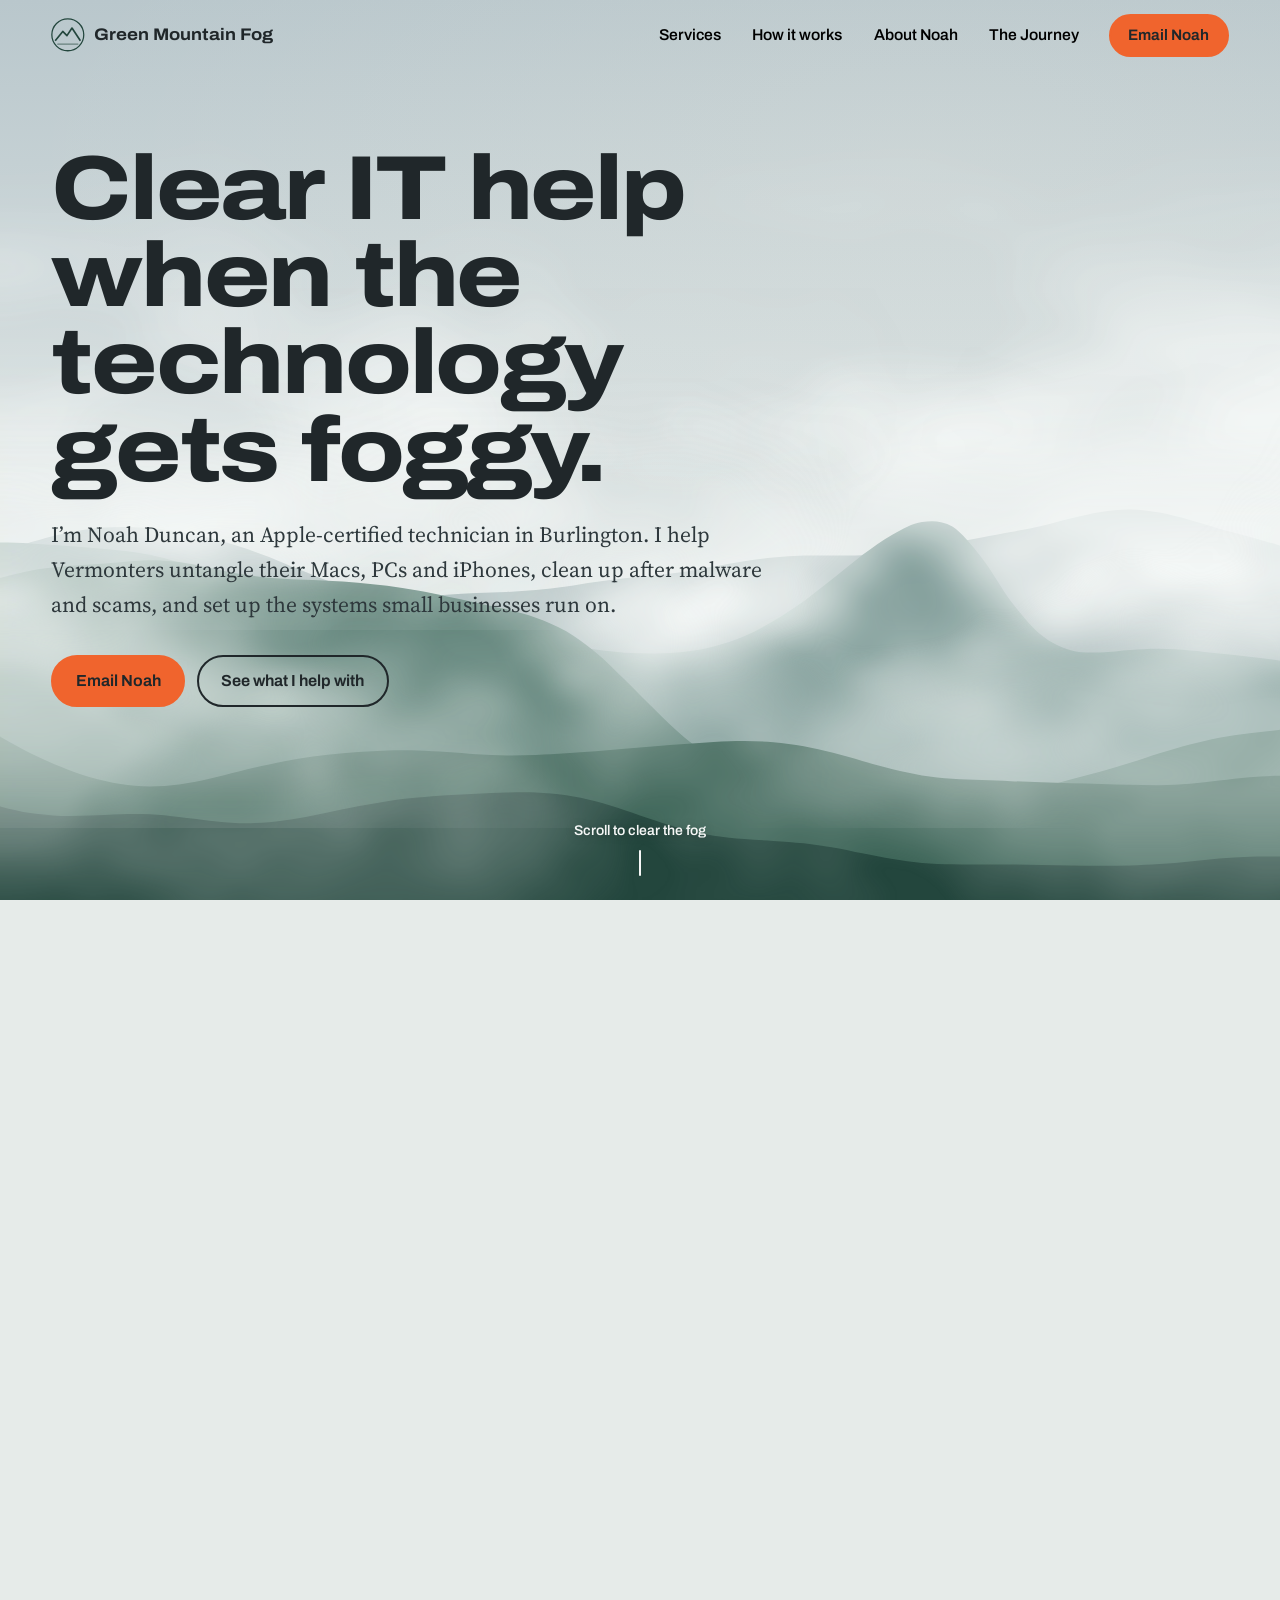
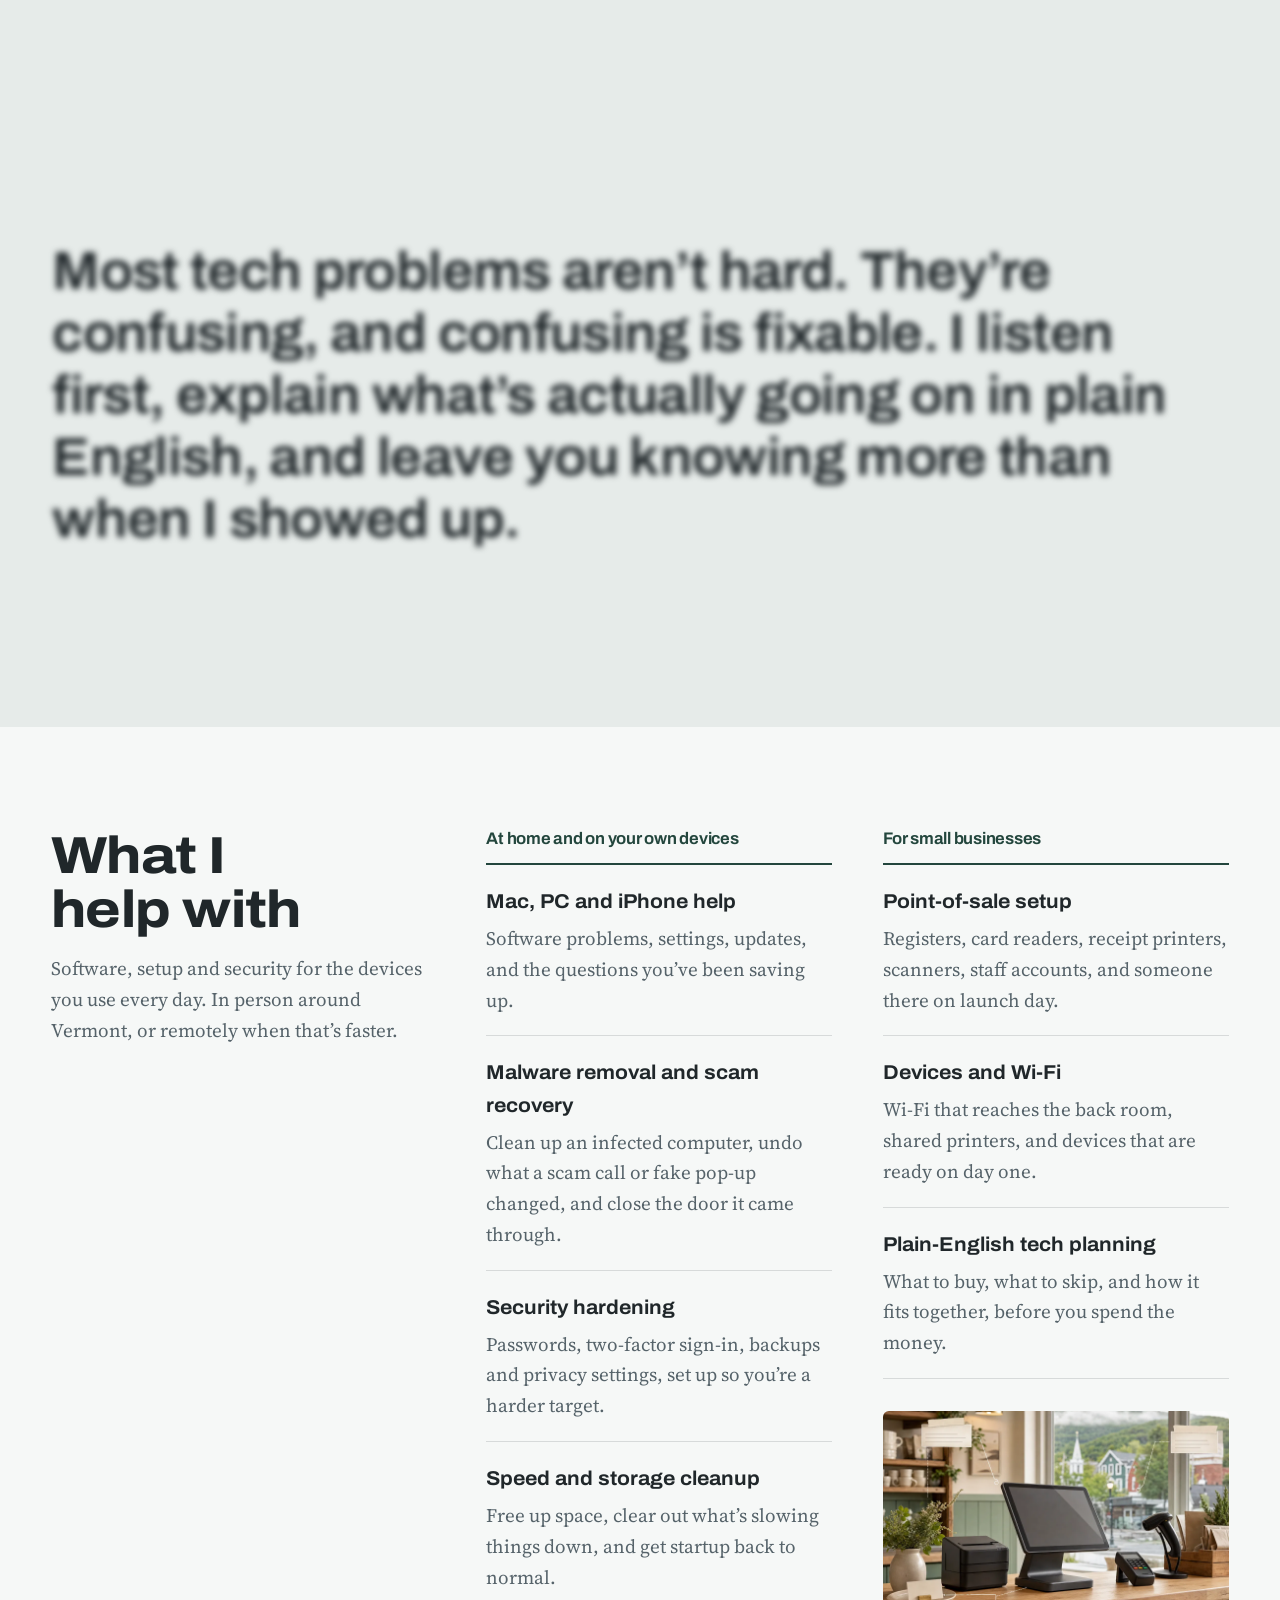
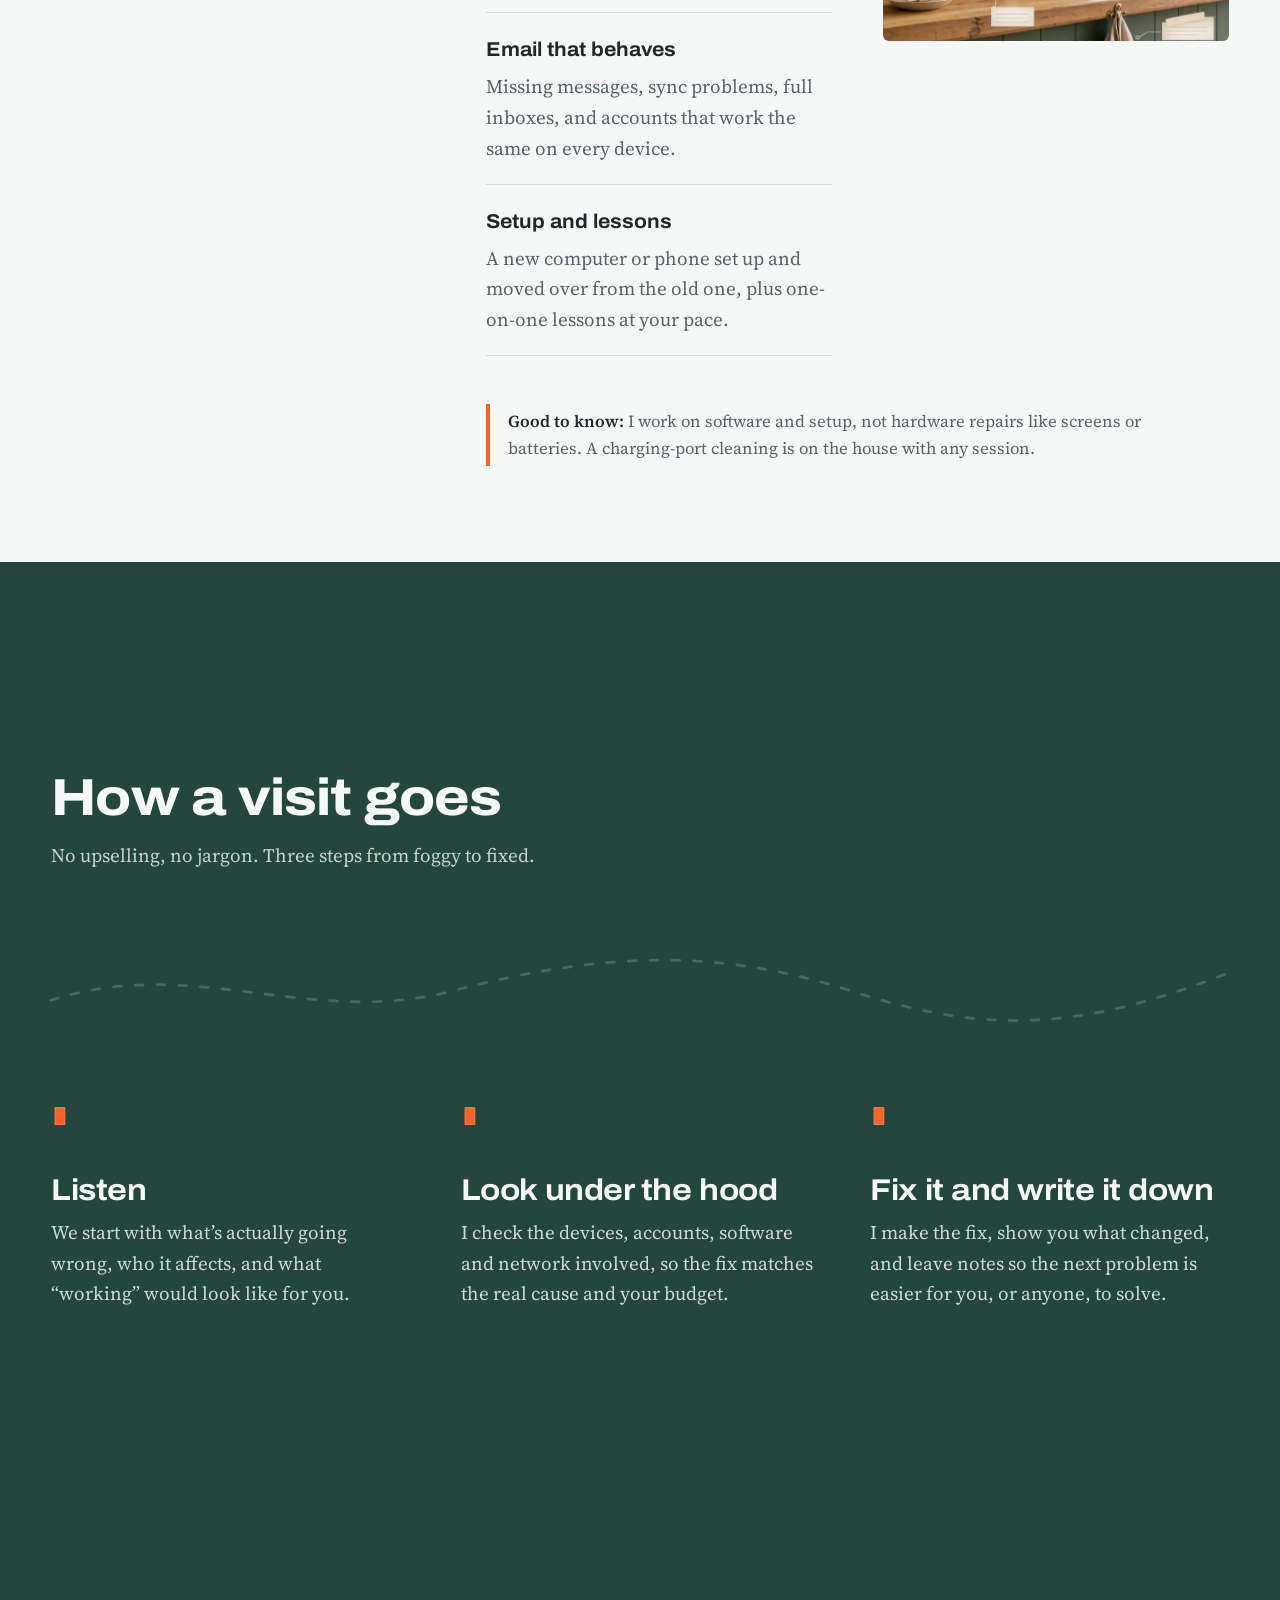
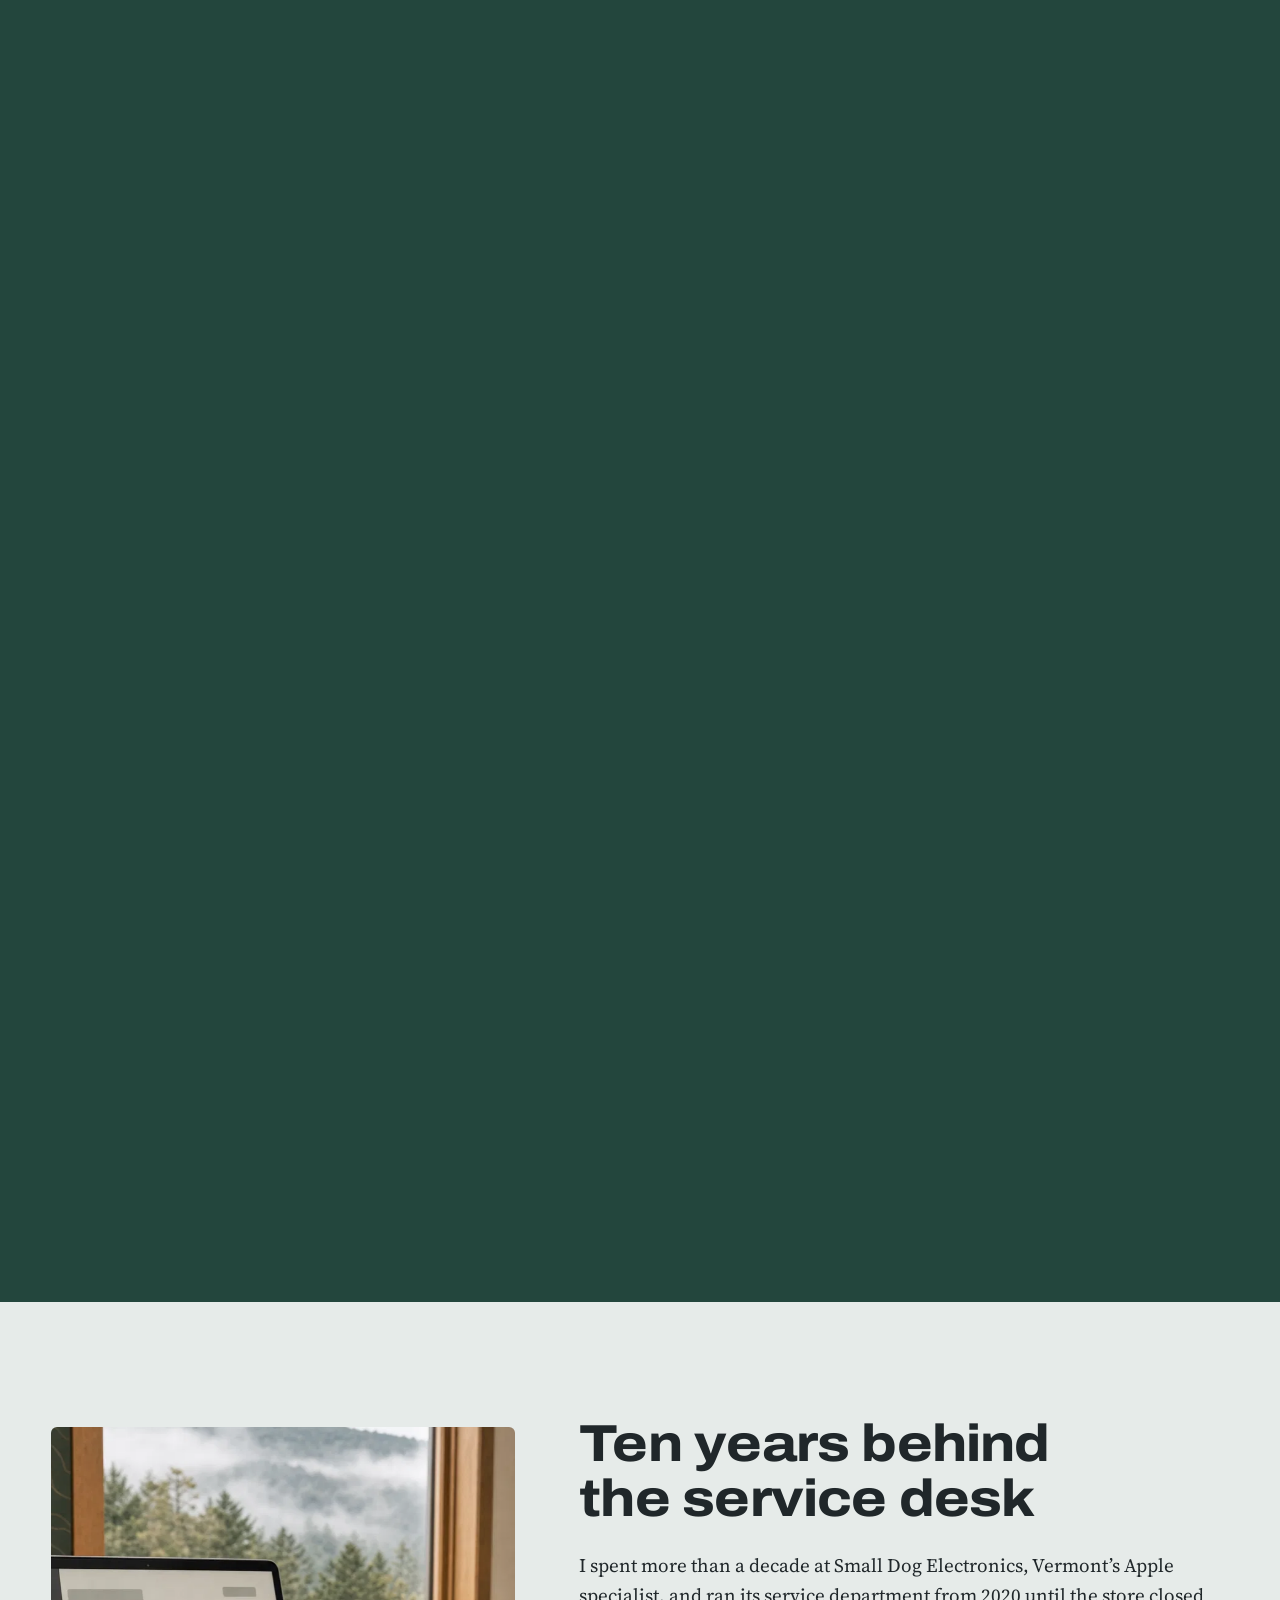
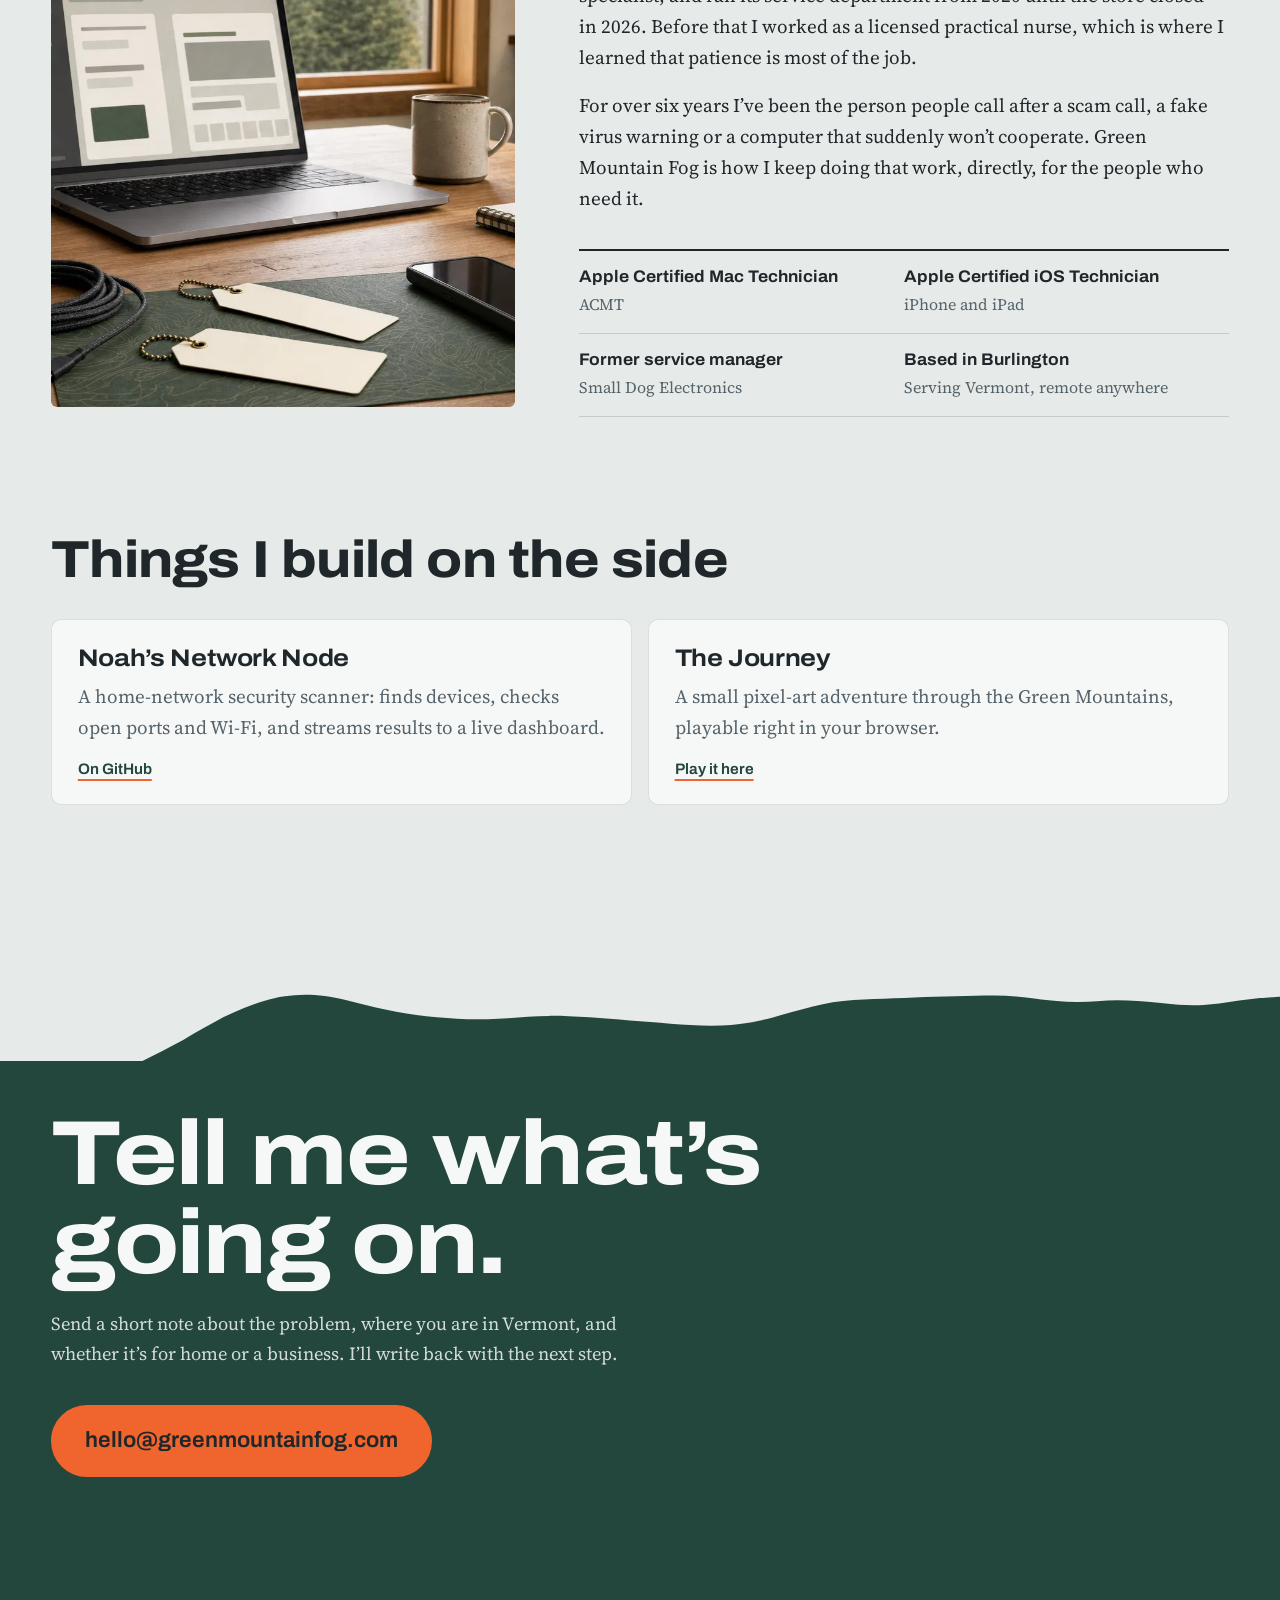
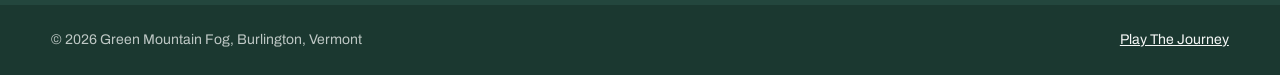
==== commit 468cf589: "Redesign: fog-lifting hero, rewritten services and about, plain HTML/CSS/JS Replaces the Manus React" ====
--- a/index.html
+++ b/index.html
@@ -1,103 +1,220 @@
 <!doctype html>
-<!--
-Green Mountain Fog — Vermont Pragmatic Modernism implementation note.
-The document head loads the Fraunces display face and IBM Plex Sans/Mono technical system that support the field-guide service aesthetic.
--->
 <html lang="en">
-  <head>
-    <meta charset="UTF-8" />
-    <meta
-      name="viewport"
-      content="width=device-width, initial-scale=1.0, maximum-scale=1" />
-    <title>Green Mountain Fog | Vermont IT Consulting & POS Setup</title>
-    <meta
-      name="description"
-      content="Green Mountain Fog provides Vermont-based one-on-one IT support and practical small-business consulting, including POS setup, device configuration, networks, and workflow planning." />
-    <meta property="og:title" content="Green Mountain Fog | Vermont IT Consulting" />
-    <meta
-      property="og:description"
-      content="Patient personal IT support and practical consulting for Vermont homes and small businesses, including POS setup and technology workflow guidance." />
-    <meta property="og:type" content="website" />
-    <meta property="og:url" content="https://GreenMountainFog.com" />
-    <meta
-      property="og:image"
-      content="/images/hero.webp" />
-    <meta name="theme-color" content="#102b27" />
-    <link rel="preconnect" href="https://fonts.googleapis.com" />
-    <link rel="preconnect" href="https://fonts.gstatic.com" crossorigin />
-    <link
-      href="https://fonts.googleapis.com/css2?family=Fraunces:opsz,wght,SOFT,WONK@9..144,500..800,40,0..1&family=IBM+Plex+Mono:wght@400;500;600&family=IBM+Plex+Sans:wght@400;500;600;700&display=swap"
-      rel="stylesheet" />
-    <script type="module" crossorigin src="/assets/index-CqNVtL_r.js"></script>
-    <link rel="stylesheet" crossorigin href="/assets/index-DJ50G8zS.css">
-    <script src="/__manus__/debug-collector.js" defer></script>
-  </head>
-
-  <body>
-    <script id="manus-runtime">window.__MANUS_HOST_DEV__ = false;
-(function(){"use strict";var Mr={exports:{}},Kn={};/**
- * @license React
- * react-jsx-runtime.production.js
- *
- * Copyright (c) Meta Platforms, Inc. and affiliates.
- *
- * This source code is licensed under the MIT license found in the
- * LICENSE file in the root directory of this source tree.
- */var $c;function um(){if($c)return Kn;$c=1;var r=Symbol.for("react.transitional.element"),i=Symbol.for("react.fragment");function c(s,d,m){var x=null;if(m!==void 0&&(x=""+m),d.key!==void 0&&(x=""+d.key),"key"in d){m={};for(var R in d)R!=="key"&&(m[R]=d[R])}else m=d;return d=m.ref,{$$typeof:r,type:s,key:x,ref:d!==void 0?d:null,props:m}}return Kn.Fragment=i,Kn.jsx=c,Kn.jsxs=c,Kn}var Fc;function dm(){return Fc||(Fc=1,Mr.exports=um()),Mr.exports}var h=dm(),Ar={exports:{}},Pn={},Rr={exports:{}},Nr={};/**
- * @license React
- * scheduler.production.js
- *
- * Copyright (c) Meta Platforms, Inc. and affiliates.
- *
- * This source code is licensed under the MIT license found in the
- * LICENSE file in the root directory of this source tree.
- */var Ic;function fm(){return Ic||(Ic=1,function(r){function i(A,q){var B=A.length;A.push(q);t:for(;0<B;){var bt=B-1>>>1,p=A[bt];if(0<d(p,q))A[bt]=q,A[B]=p,B=bt;else break t}}function c(A){return A.length===0?null:A[0]}function s(A){if(A.length===0)return null;var q=A[0],B=A.pop();if(B!==q){A[0]=B;t:for(var bt=0,p=A.length,O=p>>>1;bt<O;){var X=2*(bt+1)-1,G=A[X],Z=X+1,st=A[Z];if(0>d(G,B))Z<p&&0>d(st,G)?(A[bt]=st,A[Z]=B,bt=Z):(A[bt]=G,A[X]=B,bt=X);else if(Z<p&&0>d(st,B))A[bt]=st,A[Z]=B,bt=Z;else break t}}return q}function d(A,q){var B=A.sortIndex-q.sortIndex;return B!==0?B:A.id-q.id}if(r.unstable_now=void 0,typeof performance=="object"&&typeof performance.now=="function"){var m=performance;r.unstable_now=function(){return m.now()}}else{var x=Date,R=x.now();r.unstable_now=function(){return x.now()-R}}var C=[],v=[],D=1,j=null,J=3,at=!1,$=!1,nt=!1,ct=!1,ht=typeof setTimeout=="function"?setTimeout:null,St=typeof clearTimeout=="function"?clearTimeout:null,_=typeof setImmediate<"u"?setImmediate:null;function Y(A){for(var q=c(v);q!==null;){if(q.callback===null)s(v);else if(q.startTime<=A)s(v),q.sortIndex=q.expirationTime,i(C,q);else break;q=c(v)}}function H(A){if(nt=!1,Y(A),!$)if(c(C)!==null)$=!0,it||(it=!0,Bt());else{var q=c(v);q!==null&&Mt(H,q.startTime-A)}}var it=!1,rt=-1,V=5,xt=-1;function Be(){return ct?!0:!(r.unstable_now()-xt<V)}function te(){if(ct=!1,it){var A=r.unstable_now();xt=A;var q=!0;try{t:{$=!1,nt&&(nt=!1,St(rt),rt=-1),at=!0;var B=J;try{e:{for(Y(A),j=c(C);j!==null&&!(j.expirationTime>A&&Be());){var bt=j.callback;if(typeof bt=="function"){j.callback=null,J=j.priorityLevel;var p=bt(j.expirationTime<=A);if(A=r.unstable_now(),typeof p=="function"){j.callback=p,Y(A),q=!0;break e}j===c(C)&&s(C),Y(A)}else s(C);j=c(C)}if(j!==null)q=!0;else{var O=c(v);O!==null&&Mt(H,O.startTime-A),q=!1}}break t}finally{j=null,J=B,at=!1}q=void 0}}finally{q?Bt():it=!1}}}var Bt;if(typeof _=="function")Bt=function(){_(te)};else if(typeof MessageChannel<"u"){var me=new MessageChannel,Se=me.port2;me.port1.onmessage=te,Bt=function(){Se.postMessage(null)}}else Bt=function(){ht(te,0)};function Mt(A,q){rt=ht(function(){A(r.unstable_now())},q)}r.unstable_IdlePriority=5,r.unstable_ImmediatePriority=1,r.unstable_LowPriority=4,r.unstable_NormalPriority=3,r.unstable_Profiling=null,r.unstable_UserBlockingPriority=2,r.unstable_cancelCallback=function(A){A.callback=null},r.unstable_forceFrameRate=function(A){0>A||125<A?console.error("forceFrameRate takes a positive int between 0 and 125, forcing frame rates higher than 125 fps is not supported"):V=0<A?Math.floor(1e3/A):5},r.unstable_getCurrentPriorityLevel=function(){return J},r.unstable_next=function(A){switch(J){case 1:case 2:case 3:var q=3;break;default:q=J}var B=J;J=q;try{return A()}finally{J=B}},r.unstable_requestPaint=function(){ct=!0},r.unstable_runWithPriority=function(A,q){switch(A){case 1:case 2:case 3:case 4:case 5:break;default:A=3}var B=J;J=A;try{return q()}finally{J=B}},r.unstable_scheduleCallback=function(A,q,B){var bt=r.unstable_now();switch(typeof B=="object"&&B!==null?(B=B.delay,B=typeof B=="number"&&0<B?bt+B:bt):B=bt,A){case 1:var p=-1;break;case 2:p=250;break;case 5:p=1073741823;break;case 4:p=1e4;break;default:p=5e3}return p=B+p,A={id:D++,callback:q,priorityLevel:A,startTime:B,expirationTime:p,sortIndex:-1},B>bt?(A.sortIndex=B,i(v,A),c(C)===null&&A===c(v)&&(nt?(St(rt),rt=-1):nt=!0,Mt(H,B-bt))):(A.sortIndex=p,i(C,A),$||at||($=!0,it||(it=!0,Bt()))),A},r.unstable_shouldYield=Be,r.unstable_wrapCallback=function(A){var q=J;return function(){var B=J;J=q;try{return A.apply(this,arguments)}finally{J=B}}}}(Nr)),Nr}var tu;function hm(){return tu||(tu=1,Rr.exports=fm()),Rr.exports}var zr={exports:{}},ut={};/**
- * @license React
- * react.production.js
- *
- * Copyright (c) Meta Platforms, Inc. and affiliates.
- *
- * This source code is licensed under the MIT license found in the
- * LICENSE file in the root directory of this source tree.
- */var eu;function mm(){if(eu)return ut;eu=1;var r=Symbol.for("react.transitional.element"),i=Symbol.for("react.portal"),c=Symbol.for("react.fragment"),s=Symbol.for("react.strict_mode"),d=Symbol.for("react.profiler"),m=Symbol.for("react.consumer"),x=Symbol.for("react.context"),R=Symbol.for("react.forward_ref"),C=Symbol.for("react.suspense"),v=Symbol.for("react.memo"),D=Symbol.for("react.lazy"),j=Symbol.iterator;function J(p){return p===null||typeof p!="object"?null:(p=j&&p[j]||p["@@iterator"],typeof p=="function"?p:null)}var at={isMounted:function(){return!1},enqueueForceUpdate:function(){},enqueueReplaceState:function(){},enqueueSetState:function(){}},$=Object.assign,nt={};function ct(p,O,X){this.props=p,this.context=O,this.refs=nt,this.updater=X||at}ct.prototype.isReactComponent={},ct.prototype.setState=function(p,O){if(typeof p!="object"&&typeof p!="function"&&p!=null)throw Error("takes an object of state variables to update or a function which returns an object of state variables.");this.updater.enqueueSetState(this,p,O,"setState")},ct.prototype.forceUpdate=function(p){this.updater.enqueueForceUpdate(this,p,"forceUpdate")};function ht(){}ht.prototype=ct.prototype;function St(p,O,X){this.props=p,this.context=O,this.refs=nt,this.updater=X||at}var _=St.prototype=new ht;_.constructor=St,$(_,ct.prototype),_.isPureReactComponent=!0;var Y=Array.isArray,H={H:null,A:null,T:null,S:null,V:null},it=Object.prototype.hasOwnProperty;function rt(p,O,X,G,Z,st){return X=st.ref,{$$typeof:r,type:p,key:O,ref:X!==void 0?X:null,props:st}}function V(p,O){return rt(p.type,O,void 0,void 0,void 0,p.props)}function xt(p){return typeof p=="object"&&p!==null&&p.$$typeof===r}function Be(p){var O={"=":"=0",":":"=2"};return"$"+p.replace(/[=:]/g,function(X){return O[X]})}var te=/\/+/g;function Bt(p,O){return typeof p=="object"&&p!==null&&p.key!=null?Be(""+p.key):O.toString(36)}function me(){}function Se(p){switch(p.status){case"fulfilled":return p.value;case"rejected":throw p.reason;default:switch(typeof p.status=="string"?p.then(me,me):(p.status="pending",p.then(function(O){p.status==="pending"&&(p.status="fulfilled",p.value=O)},function(O){p.status==="pending"&&(p.status="rejected",p.reason=O)})),p.status){case"fulfilled":return p.value;case"rejected":throw p.reason}}throw p}function Mt(p,O,X,G,Z){var st=typeof p;(st==="undefined"||st==="boolean")&&(p=null);var I=!1;if(p===null)I=!0;else switch(st){case"bigint":case"string":case"number":I=!0;break;case"object":switch(p.$$typeof){case r:case i:I=!0;break;case D:return I=p._init,Mt(I(p._payload),O,X,G,Z)}}if(I)return Z=Z(p),I=G===""?"."+Bt(p,0):G,Y(Z)?(X="",I!=null&&(X=I.replace(te,"$&/")+"/"),Mt(Z,O,X,"",function(Jt){return Jt})):Z!=null&&(xt(Z)&&(Z=V(Z,X+(Z.key==null||p&&p.key===Z.key?"":(""+Z.key).replace(te,"$&/")+"/")+I)),O.push(Z)),1;I=0;var gt=G===""?".":G+":";if(Y(p))for(var Tt=0;Tt<p.length;Tt++)G=p[Tt],st=gt+Bt(G,Tt),I+=Mt(G,O,X,st,Z);else if(Tt=J(p),typeof Tt=="function")for(p=Tt.call(p),Tt=0;!(G=p.next()).done;)G=G.value,st=gt+Bt(G,Tt++),I+=Mt(G,O,X,st,Z);else if(st==="object"){if(typeof p.then=="function")return Mt(Se(p),O,X,G,Z);throw O=String(p),Error("Objects are not valid as a React child (found: "+(O==="[object Object]"?"object with keys {"+Object.keys(p).join(", ")+"}":O)+"). If you meant to render a collection of children, use an array instead.")}return I}function A(p,O,X){if(p==null)return p;var G=[],Z=0;return Mt(p,G,"","",function(st){return O.call(X,st,Z++)}),G}function q(p){if(p._status===-1){var O=p._result;O=O(),O.then(function(X){(p._status===0||p._status===-1)&&(p._status=1,p._result=X)},function(X){(p._status===0||p._status===-1)&&(p._status=2,p._result=X)}),p._status===-1&&(p._status=0,p._result=O)}if(p._status===1)return p._result.default;throw p._result}var B=typeof reportError=="function"?reportError:function(p){if(typeof window=="object"&&typeof window.ErrorEvent=="function"){var O=new window.ErrorEvent("error",{bubbles:!0,cancelable:!0,message:typeof p=="object"&&p!==null&&typeof p.message=="string"?String(p.message):String(p),error:p});if(!window.dispatchEvent(O))return}else if(typeof process=="object"&&typeof process.emit=="function"){process.emit("uncaughtException",p);return}console.error(p)};function bt(){}return ut.Children={map:A,forEach:function(p,O,X){A(p,function(){O.apply(this,arguments)},X)},count:function(p){var O=0;return A(p,function(){O++}),O},toArray:function(p){return A(p,function(O){return O})||[]},only:function(p){if(!xt(p))throw Error("React.Children.only expected to receive a single React element child.");return p}},ut.Component=ct,ut.Fragment=c,ut.Profiler=d,ut.PureComponent=St,ut.StrictMode=s,ut.Suspense=C,ut.__CLIENT_INTERNALS_DO_NOT_USE_OR_WARN_USERS_THEY_CANNOT_UPGRADE=H,ut.__COMPILER_RUNTIME={__proto__:null,c:function(p){return H.H.useMemoCache(p)}},ut.cache=function(p){return function(){return p.apply(null,arguments)}},ut.cloneElement=function(p,O,X){if(p==null)throw Error("The argument must be a React element, but you passed "+p+".");var G=$({},p.props),Z=p.key,st=void 0;if(O!=null)for(I in O.ref!==void 0&&(st=void 0),O.key!==void 0&&(Z=""+O.key),O)!it.call(O,I)||I==="key"||I==="__self"||I==="__source"||I==="ref"&&O.ref===void 0||(G[I]=O[I]);var I=arguments.length-2;if(I===1)G.children=X;else if(1<I){for(var gt=Array(I),Tt=0;Tt<I;Tt++)gt[Tt]=arguments[Tt+2];G.children=gt}return rt(p.type,Z,void 0,void 0,st,G)},ut.createContext=function(p){return p={$$typeof:x,_currentValue:p,_currentValue2:p,_threadCount:0,Provider:null,Consumer:null},p.Provider=p,p.Consumer={$$typeof:m,_context:p},p},ut.createElement=function(p,O,X){var G,Z={},st=null;if(O!=null)for(G in O.key!==void 0&&(st=""+O.key),O)it.call(O,G)&&G!=="key"&&G!=="__self"&&G!=="__source"&&(Z[G]=O[G]);var I=arguments.length-2;if(I===1)Z.children=X;else if(1<I){for(var gt=Array(I),Tt=0;Tt<I;Tt++)gt[Tt]=arguments[Tt+2];Z.children=gt}if(p&&p.defaultProps)for(G in I=p.defaultProps,I)Z[G]===void 0&&(Z[G]=I[G]);return rt(p,st,void 0,void 0,null,Z)},ut.createRef=function(){return{current:null}},ut.forwardRef=function(p){return{$$typeof:R,render:p}},ut.isValidElement=xt,ut.lazy=function(p){return{$$typeof:D,_payload:{_status:-1,_result:p},_init:q}},ut.memo=function(p,O){return{$$typeof:v,type:p,compare:O===void 0?null:O}},ut.startTransition=function(p){var O=H.T,X={};H.T=X;try{var G=p(),Z=H.S;Z!==null&&Z(X,G),typeof G=="object"&&G!==null&&typeof G.then=="function"&&G.then(bt,B)}catch(st){B(st)}finally{H.T=O}},ut.unstable_useCacheRefresh=function(){return H.H.useCacheRefresh()},ut.use=function(p){return H.H.use(p)},ut.useActionState=function(p,O,X){return H.H.useActionState(p,O,X)},ut.useCallback=function(p,O){return H.H.useCallback(p,O)},ut.useContext=function(p){return H.H.useContext(p)},ut.useDebugValue=function(){},ut.useDeferredValue=function(p,O){return H.H.useDeferredValue(p,O)},ut.useEffect=function(p,O,X){var G=H.H;if(typeof X=="function")throw Error("useEffect CRUD overload is not enabled in this build of React.");return G.useEffect(p,O)},ut.useId=function(){return H.H.useId()},ut.useImperativeHandle=function(p,O,X){return H.H.useImperativeHandle(p,O,X)},ut.useInsertionEffect=function(p,O){return H.H.useInsertionEffect(p,O)},ut.useLayoutEffect=function(p,O){return H.H.useLayoutEffect(p,O)},ut.useMemo=function(p,O){return H.H.useMemo(p,O)},ut.useOptimistic=function(p,O){return H.H.useOptimistic(p,O)},ut.useReducer=function(p,O,X){return H.H.useReducer(p,O,X)},ut.useRef=function(p){return H.H.useRef(p)},ut.useState=function(p){return H.H.useState(p)},ut.useSyncExternalStore=function(p,O,X){return H.H.useSyncExternalStore(p,O,X)},ut.useTransition=function(){return H.H.useTransition()},ut.version="19.1.1",ut}var lu;function _r(){return lu||(lu=1,zr.exports=mm()),zr.exports}var kr={exports:{}},he={};/**
- * @license React
- * react-dom.production.js
- *
- * Copyright (c) Meta Platforms, Inc. and affiliates.
- *
- * This source code is licensed under the MIT license found in the
- * LICENSE file in the root directory of this source tree.
- */var au;function gm(){if(au)return he;au=1;var r=_r();function i(C){var v="https://react.dev/errors/"+C;if(1<arguments.length){v+="?args[]="+encodeURIComponent(arguments[1]);for(var D=2;D<arguments.length;D++)v+="&args[]="+encodeURIComponent(arguments[D])}return"Minified React error #"+C+"; visit "+v+" for the full message or use the non-minified dev environment for full errors and additional helpful warnings."}function c(){}var s={d:{f:c,r:function(){throw Error(i(522))},D:c,C:c,L:c,m:c,X:c,S:c,M:c},p:0,findDOMNode:null},d=Symbol.for("react.portal");function m(C,v,D){var j=3<arguments.length&&arguments[3]!==void 0?arguments[3]:null;return{$$typeof:d,key:j==null?null:""+j,children:C,containerInfo:v,implementation:D}}var x=r.__CLIENT_INTERNALS_DO_NOT_USE_OR_WARN_USERS_THEY_CANNOT_UPGRADE;function R(C,v){if(C==="font")return"";if(typeof v=="string")return v==="use-credentials"?v:""}return he.__DOM_INTERNALS_DO_NOT_USE_OR_WARN_USERS_THEY_CANNOT_UPGRADE=s,he.createPortal=function(C,v){var D=2<arguments.length&&arguments[2]!==void 0?arguments[2]:null;if(!v||v.nodeType!==1&&v.nodeType!==9&&v.nodeType!==11)throw Error(i(299));return m(C,v,null,D)},he.flushSync=function(C){var v=x.T,D=s.p;try{if(x.T=null,s.p=2,C)return C()}finally{x.T=v,s.p=D,s.d.f()}},he.preconnect=function(C,v){typeof C=="string"&&(v?(v=v.crossOrigin,v=typeof v=="string"?v==="use-credentials"?v:"":void 0):v=null,s.d.C(C,v))},he.prefetchDNS=function(C){typeof C=="string"&&s.d.D(C)},he.preinit=function(C,v){if(typeof C=="string"&&v&&typeof v.as=="string"){var D=v.as,j=R(D,v.crossOrigin),J=typeof v.integrity=="string"?v.integrity:void 0,at=typeof v.fetchPriority=="string"?v.fetchPriority:void 0;D==="style"?s.d.S(C,typeof v.precedence=="string"?v.precedence:void 0,{crossOrigin:j,integrity:J,fetchPriority:at}):D==="script"&&s.d.X(C,{crossOrigin:j,integrity:J,fetchPriority:at,nonce:typeof v.nonce=="string"?v.nonce:void 0})}},he.preinitModule=function(C,v){if(typeof C=="string")if(typeof v=="object"&&v!==null){if(v.as==null||v.as==="script"){var D=R(v.as,v.crossOrigin);s.d.M(C,{crossOrigin:D,integrity:typeof v.integrity=="string"?v.integrity:void 0,nonce:typeof v.nonce=="string"?v.nonce:void 0})}}else v==null&&s.d.M(C)},he.preload=function(C,v){if(typeof C=="string"&&typeof v=="object"&&v!==null&&typeof v.as=="string"){var D=v.as,j=R(D,v.crossOrigin);s.d.L(C,D,{crossOrigin:j,integrity:typeof v.integrity=="string"?v.integrity:void 0,nonce:typeof v.nonce=="string"?v.nonce:void 0,type:typeof v.type=="string"?v.type:void 0,fetchPriority:typeof v.fetchPriority=="string"?v.fetchPriority:void 0,referrerPolicy:typeof v.referrerPolicy=="string"?v.referrerPolicy:void 0,imageSrcSet:typeof v.imageSrcSet=="string"?v.imageSrcSet:void 0,imageSizes:typeof v.imageSizes=="string"?v.imageSizes:void 0,media:typeof v.media=="string"?v.media:void 0})}},he.preloadModule=function(C,v){if(typeof C=="string")if(v){var D=R(v.as,v.crossOrigin);s.d.m(C,{as:typeof v.as=="string"&&v.as!=="script"?v.as:void 0,crossOrigin:D,integrity:typeof v.integrity=="string"?v.integrity:void 0})}else s.d.m(C)},he.requestFormReset=function(C){s.d.r(C)},he.unstable_batchedUpdates=function(C,v){return C(v)},he.useFormState=function(C,v,D){return x.H.useFormState(C,v,D)},he.useFormStatus=function(){return x.H.useHostTransitionStatus()},he.version="19.1.1",he}var nu;function pm(){if(nu)return kr.exports;nu=1;function r(){if(!(typeof __REACT_DEVTOOLS_GLOBAL_HOOK__>"u"||typeof __REACT_DEVTOOLS_GLOBAL_HOOK__.checkDCE!="function"))try{__REACT_DEVTOOLS_GLOBAL_HOOK__.checkDCE(r)}catch(i){console.error(i)}}return r(),kr.exports=gm(),kr.exports}/**
- * @license React
- * react-dom-client.production.js
- *
- * Copyright (c) Meta Platforms, Inc. and affiliates.
- *
- * This source code is licensed under the MIT license found in the
- * LICENSE file in the root directory of this source tree.
- */var ou;function ym(){if(ou)return Pn;ou=1;var r=hm(),i=_r(),c=pm();function s(t){var e="https://react.dev/errors/"+t;if(1<arguments.length){e+="?args[]="+encodeURIComponent(arguments[1]);for(var l=2;l<arguments.length;l++)e+="&args[]="+encodeURIComponent(arguments[l])}return"Minified React error #"+t+"; visit "+e+" for the full message or use the non-minified dev environment for full errors and additional helpful warnings."}function d(t){return!(!t||t.nodeType!==1&&t.nodeType!==9&&t.nodeType!==11)}function m(t){var e=t,l=t;if(t.alternate)for(;e.return;)e=e.return;else{t=e;do e=t,(e.flags&4098)!==0&&(l=e.return),t=e.return;while(t)}return e.tag===3?l:null}function x(t){if(t.tag===13){var e=t.memoizedState;if(e===null&&(t=t.alternate,t!==null&&(e=t.memoizedState)),e!==null)return e.dehydrated}return null}function R(t){if(m(t)!==t)throw Error(s(188))}function C(t){var e=t.alternate;if(!e){if(e=m(t),e===null)throw Error(s(188));return e!==t?null:t}for(var l=t,a=e;;){var n=l.return;if(n===null)break;var o=n.alternate;if(o===null){if(a=n.return,a!==null){l=a;continue}break}if(n.child===o.child){for(o=n.child;o;){if(o===l)return R(n),t;if(o===a)return R(n),e;o=o.sibling}throw Error(s(188))}if(l.return!==a.return)l=n,a=o;else{for(var u=!1,f=n.child;f;){if(f===l){u=!0,l=n,a=o;break}if(f===a){u=!0,a=n,l=o;break}f=f.sibling}if(!u){for(f=o.child;f;){if(f===l){u=!0,l=o,a=n;break}if(f===a){u=!0,a=o,l=n;break}f=f.sibling}if(!u)throw Error(s(189))}}if(l.alternate!==a)throw Error(s(190))}if(l.tag!==3)throw Error(s(188));return l.stateNode.current===l?t:e}function v(t){var e=t.tag;if(e===5||e===26||e===27||e===6)return t;for(t=t.child;t!==null;){if(e=v(t),e!==null)return e;t=t.sibling}return null}var D=Object.assign,j=Symbol.for("react.element"),J=Symbol.for("react.transitional.element"),at=Symbol.for("react.portal"),$=Symbol.for("react.fragment"),nt=Symbol.for("react.strict_mode"),ct=Symbol.for("react.profiler"),ht=Symbol.for("react.provider"),St=Symbol.for("react.consumer"),_=Symbol.for("react.context"),Y=Symbol.for("react.forward_ref"),H=Symbol.for("react.suspense"),it=Symbol.for("react.suspense_list"),rt=Symbol.for("react.memo"),V=Symbol.for("react.lazy"),xt=Symbol.for("react.activity"),Be=Symbol.for("react.memo_cache_sentinel"),te=Symbol.iterator;function Bt(t){return t===null||typeof t!="object"?null:(t=te&&t[te]||t["@@iterator"],typeof t=="function"?t:null)}var me=Symbol.for("react.client.reference");function Se(t){if(t==null)return null;if(typeof t=="function")return t.$$typeof===me?null:t.displayName||t.name||null;if(typeof t=="string")return t;switch(t){case $:return"Fragment";case ct:return"Profiler";case nt:return"StrictMode";case H:return"Suspense";case it:return"SuspenseList";case xt:return"Activity"}if(typeof t=="object")switch(t.$$typeof){case at:return"Portal";case _:return(t.displayName||"Context")+".Provider";case St:return(t._context.displayName||"Context")+".Consumer";case Y:var e=t.render;return t=t.displayName,t||(t=e.displayName||e.name||"",t=t!==""?"ForwardRef("+t+")":"ForwardRef"),t;case rt:return e=t.displayName||null,e!==null?e:Se(t.type)||"Memo";case V:e=t._payload,t=t._init;try{return Se(t(e))}catch{}}return null}var Mt=Array.isArray,A=i.__CLIENT_INTERNALS_DO_NOT_USE_OR_WARN_USERS_THEY_CANNOT_UPGRADE,q=c.__DOM_INTERNALS_DO_NOT_USE_OR_WARN_USERS_THEY_CANNOT_UPGRADE,B={pending:!1,data:null,method:null,action:null},bt=[],p=-1;function O(t){return{current:t}}function X(t){0>p||(t.current=bt[p],bt[p]=null,p--)}function G(t,e){p++,bt[p]=t.current,t.current=e}var Z=O(null),st=O(null),I=O(null),gt=O(null);function Tt(t,e){switch(G(I,e),G(st,t),G(Z,null),e.nodeType){case 9:case 11:t=(t=e.documentElement)&&(t=t.namespaceURI)?Hh(t):0;break;default:if(t=e.tagName,e=e.namespaceURI)e=Hh(e),t=Uh(e,t);else switch(t){case"svg":t=1;break;case"math":t=2;break;default:t=0}}X(Z),G(Z,t)}function Jt(){X(Z),X(st),X(I)}function Ke(t){t.memoizedState!==null&&G(gt,t);var e=Z.current,l=Uh(e,t.type);e!==l&&(G(st,t),G(Z,l))}function Ce(t){st.current===t&&(X(Z),X(st)),gt.current===t&&(X(gt),Wo._currentValue=B)}var Pe=Object.prototype.hasOwnProperty,yl=r.unstable_scheduleCallback,sn=r.unstable_cancelCallback,Ca=r.unstable_shouldYield,ri=r.unstable_requestPaint,ge=r.unstable_now,si=r.unstable_getCurrentPriorityLevel,Ul=r.unstable_ImmediatePriority,Fn=r.unstable_UserBlockingPriority,nl=r.unstable_NormalPriority,ci=r.unstable_LowPriority,Gl=r.unstable_IdlePriority,ui=r.log,Ea=r.unstable_setDisableYieldValue,ql=null,Wt=null;function Je(t){if(typeof ui=="function"&&Ea(t),Wt&&typeof Wt.setStrictMode=="function")try{Wt.setStrictMode(ql,t)}catch{}}var $t=Math.clz32?Math.clz32:fi,di=Math.log,Ta=Math.LN2;function fi(t){return t>>>=0,t===0?32:31-(di(t)/Ta|0)|0}var L=256,cn=4194304;function vl(t){var e=t&42;if(e!==0)return e;switch(t&-t){case 1:return 1;case 2:return 2;case 4:return 4;case 8:return 8;case 16:return 16;case 32:return 32;case 64:return 64;case 128:return 128;case 256:case 512:case 1024:case 2048:case 4096:case 8192:case 16384:case 32768:case 65536:case 131072:case 262144:case 524288:case 1048576:case 2097152:return t&4194048;case 4194304:case 8388608:case 16777216:case 33554432:return t&62914560;case 67108864:return 67108864;case 134217728:return 134217728;case 268435456:return 268435456;case 536870912:return 536870912;case 1073741824:return 0;default:return t}}function un(t,e,l){var a=t.pendingLanes;if(a===0)return 0;var n=0,o=t.suspendedLanes,u=t.pingedLanes;t=t.warmLanes;var f=a&134217727;return f!==0?(a=f&~o,a!==0?n=vl(a):(u&=f,u!==0?n=vl(u):l||(l=f&~t,l!==0&&(n=vl(l))))):(f=a&~o,f!==0?n=vl(f):u!==0?n=vl(u):l||(l=a&~t,l!==0&&(n=vl(l)))),n===0?0:e!==0&&e!==n&&(e&o)===0&&(o=n&-n,l=e&-e,o>=l||o===32&&(l&4194048)!==0)?e:n}function Dt(t,e){return(t.pendingLanes&~(t.suspendedLanes&~t.pingedLanes)&e)===0}function In(t,e){switch(t){case 1:case 2:case 4:case 8:case 64:return e+250;case 16:case 32:case 128:case 256:case 512:case 1024:case 2048:case 4096:case 8192:case 16384:case 32768:case 65536:case 131072:case 262144:case 524288:case 1048576:case 2097152:return e+5e3;case 4194304:case 8388608:case 16777216:case 33554432:return-1;case 67108864:case 134217728:case 268435456:case 536870912:case 1073741824:return-1;default:return-1}}function to(){var t=L;return L<<=1,(L&4194048)===0&&(L=256),t}function hi(){var t=cn;return cn<<=1,(cn&62914560)===0&&(cn=4194304),t}function eo(t){for(var e=[],l=0;31>l;l++)e.push(t);return e}function Da(t,e){t.pendingLanes|=e,e!==268435456&&(t.suspendedLanes=0,t.pingedLanes=0,t.warmLanes=0)}function Ir(t,e,l,a,n,o){var u=t.pendingLanes;t.pendingLanes=l,t.suspendedLanes=0,t.pingedLanes=0,t.warmLanes=0,t.expiredLanes&=l,t.entangledLanes&=l,t.errorRecoveryDisabledLanes&=l,t.shellSuspendCounter=0;var f=t.entanglements,g=t.expirationTimes,S=t.hiddenUpdates;for(l=u&~l;0<l;){var N=31-$t(l),k=1<<N;f[N]=0,g[N]=-1;var E=S[N];if(E!==null)for(S[N]=null,N=0;N<E.length;N++){var T=E[N];T!==null&&(T.lane&=-536870913)}l&=~k}a!==0&&mi(t,a,0),o!==0&&n===0&&t.tag!==0&&(t.suspendedLanes|=o&~(u&~e))}function mi(t,e,l){t.pendingLanes|=e,t.suspendedLanes&=~e;var a=31-$t(e);t.entangledLanes|=e,t.entanglements[a]=t.entanglements[a]|1073741824|l&4194090}function gi(t,e){var l=t.entangledLanes|=e;for(t=t.entanglements;l;){var a=31-$t(l),n=1<<a;n&e|t[a]&e&&(t[a]|=e),l&=~n}}function lo(t){switch(t){case 2:t=1;break;case 8:t=4;break;case 32:t=16;break;case 256:case 512:case 1024:case 2048:case 4096:case 8192:case 16384:case 32768:case 65536:case 131072:case 262144:case 524288:case 1048576:case 2097152:case 4194304:case 8388608:case 16777216:case 33554432:t=128;break;case 268435456:t=134217728;break;default:t=0}return t}function ao(t){return t&=-t,2<t?8<t?(t&134217727)!==0?32:268435456:8:2}function pi(){var t=q.p;return t!==0?t:(t=window.event,t===void 0?32:nm(t.type))}function ts(t,e){var l=q.p;try{return q.p=t,e()}finally{q.p=l}}var ol=Math.random().toString(36).slice(2),ee="__reactFiber$"+ol,pe="__reactProps$"+ol,Yl="__reactContainer$"+ol,no="__reactEvents$"+ol,es="__reactListeners$"+ol,ls="__reactHandles$"+ol,yi="__reactResources$"+ol,Ma="__reactMarker$"+ol;function oo(t){delete t[ee],delete t[pe],delete t[no],delete t[es],delete t[ls]}function Vl(t){var e=t[ee];if(e)return e;for(var l=t.parentNode;l;){if(e=l[Yl]||l[ee]){if(l=e.alternate,e.child!==null||l!==null&&l.child!==null)for(t=Vh(t);t!==null;){if(l=t[ee])return l;t=Vh(t)}return e}t=l,l=t.parentNode}return null}function Xl(t){if(t=t[ee]||t[Yl]){var e=t.tag;if(e===5||e===6||e===13||e===26||e===27||e===3)return t}return null}function Aa(t){var e=t.tag;if(e===5||e===26||e===27||e===6)return t.stateNode;throw Error(s(33))}function Zl(t){var e=t[yi];return e||(e=t[yi]={hoistableStyles:new Map,hoistableScripts:new Map}),e}function Vt(t){t[Ma]=!0}var vi=new Set,bi={};function bl(t,e){We(t,e),We(t+"Capture",e)}function We(t,e){for(bi[t]=e,t=0;t<e.length;t++)vi.add(e[t])}var as=RegExp("^[:A-Z_a-z\\u00C0-\\u00D6\\u00D8-\\u00F6\\u00F8-\\u02FF\\u0370-\\u037D\\u037F-\\u1FFF\\u200C-\\u200D\\u2070-\\u218F\\u2C00-\\u2FEF\\u3001-\\uD7FF\\uF900-\\uFDCF\\uFDF0-\\uFFFD][:A-Z_a-z\\u00C0-\\u00D6\\u00D8-\\u00F6\\u00F8-\\u02FF\\u0370-\\u037D\\u037F-\\u1FFF\\u200C-\\u200D\\u2070-\\u218F\\u2C00-\\u2FEF\\u3001-\\uD7FF\\uF900-\\uFDCF\\uFDF0-\\uFFFD\\-.0-9\\u00B7\\u0300-\\u036F\\u203F-\\u2040]*$"),xi={},wi={};function Ra(t){return Pe.call(wi,t)?!0:Pe.call(xi,t)?!1:as.test(t)?wi[t]=!0:(xi[t]=!0,!1)}function M(t,e,l){if(Ra(e))if(l===null)t.removeAttribute(e);else{switch(typeof l){case"undefined":case"function":case"symbol":t.removeAttribute(e);return;case"boolean":var a=e.toLowerCase().slice(0,5);if(a!=="data-"&&a!=="aria-"){t.removeAttribute(e);return}}t.setAttribute(e,""+l)}}function tt(t,e,l){if(l===null)t.removeAttribute(e);else{switch(typeof l){case"undefined":case"function":case"symbol":case"boolean":t.removeAttribute(e);return}t.setAttribute(e,""+l)}}function Ot(t,e,l,a){if(a===null)t.removeAttribute(l);else{switch(typeof a){case"undefined":case"function":case"symbol":case"boolean":t.removeAttribute(l);return}t.setAttributeNS(e,l,""+a)}}var le,Ee;function ae(t){if(le===void 0)try{throw Error()}catch(l){var e=l.stack.trim().match(/\n( *(at )?)/);le=e&&e[1]||"",Ee=-1<l.stack.indexOf(`
-    at`)?" (<anonymous>)":-1<l.stack.indexOf("@")?"@unknown:0:0":""}return`
-`+le+t+Ee}var Le=!1;function He(t,e){if(!t||Le)return"";Le=!0;var l=Error.prepareStackTrace;Error.prepareStackTrace=void 0;try{var a={DetermineComponentFrameRoot:function(){try{if(e){var k=function(){throw Error()};if(Object.defineProperty(k.prototype,"props",{set:function(){throw Error()}}),typeof Reflect=="object"&&Reflect.construct){try{Reflect.construct(k,[])}catch(T){var E=T}Reflect.construct(t,[],k)}else{try{k.call()}catch(T){E=T}t.call(k.prototype)}}else{try{throw Error()}catch(T){E=T}(k=t())&&typeof k.catch=="function"&&k.catch(function(){})}}catch(T){if(T&&E&&typeof T.stack=="string")return[T.stack,E.stack]}return[null,null]}};a.DetermineComponentFrameRoot.displayName="DetermineComponentFrameRoot";var n=Object.getOwnPropertyDescriptor(a.DetermineComponentFrameRoot,"name");n&&n.configurable&&Object.defineProperty(a.DetermineComponentFrameRoot,"name",{value:"DetermineComponentFrameRoot"});var o=a.DetermineComponentFrameRoot(),u=o[0],f=o[1];if(u&&f){var g=u.split(`
-`),S=f.split(`
-`);for(n=a=0;a<g.length&&!g[a].includes("DetermineComponentFrameRoot");)a++;for(;n<S.length&&!S[n].includes("DetermineComponentFrameRoot");)n++;if(a===g.length||n===S.length)for(a=g.length-1,n=S.length-1;1<=a&&0<=n&&g[a]!==S[n];)n--;for(;1<=a&&0<=n;a--,n--)if(g[a]!==S[n]){if(a!==1||n!==1)do if(a--,n--,0>n||g[a]!==S[n]){var N=`
-`+g[a].replace(" at new "," at ");return t.displayName&&N.includes("<anonymous>")&&(N=N.replace("<anonymous>",t.displayName)),N}while(1<=a&&0<=n);break}}}finally{Le=!1,Error.prepareStackTrace=l}return(l=t?t.displayName||t.name:"")?ae(l):""}function Ql(t){switch(t.tag){case 26:case 27:case 5:return ae(t.type);case 16:return ae("Lazy");case 13:return ae("Suspense");case 19:return ae("SuspenseList");case 0:case 15:return He(t.type,!1);case 11:return He(t.type.render,!1);case 1:return He(t.type,!0);case 31:return ae("Activity");default:return""}}function xl(t){try{var e="";do e+=Ql(t),t=t.return;while(t);return e}catch(l){return`
-Error generating stack: `+l.message+`
-`+l.stack}}function Xt(t){switch(typeof t){case"bigint":case"boolean":case"number":case"string":case"undefined":return t;case"object":return t;default:return""}}function il(t){var e=t.type;return(t=t.nodeName)&&t.toLowerCase()==="input"&&(e==="checkbox"||e==="radio")}function ve(t){var e=il(t)?"checked":"value",l=Object.getOwnPropertyDescriptor(t.constructor.prototype,e),a=""+t[e];if(!t.hasOwnProperty(e)&&typeof l<"u"&&typeof l.get=="function"&&typeof l.set=="function"){var n=l.get,o=l.set;return Object.defineProperty(t,e,{configurable:!0,get:function(){return n.call(this)},set:function(u){a=""+u,o.call(this,u)}}),Object.defineProperty(t,e,{enumerable:l.enumerable}),{getValue:function(){return a},setValue:function(u){a=""+u},stopTracking:function(){t._valueTracker=null,delete t[e]}}}}function re(t){t._valueTracker||(t._valueTracker=ve(t))}function rl(t){if(!t)return!1;var e=t._valueTracker;if(!e)return!0;var l=e.getValue(),a="";return t&&(a=il(t)?t.checked?"true":"false":t.value),t=a,t!==l?(e.setValue(t),!0):!1}function wl(t){if(t=t||(typeof document<"u"?document:void 0),typeof t>"u")return null;try{return t.activeElement||t.body}catch{return t.body}}var dn=/[\n"\\]/g;function se(t){return t.replace(dn,function(e){return"\\"+e.charCodeAt(0).toString(16)+" "})}function Kl(t,e,l,a,n,o,u,f){t.name="",u!=null&&typeof u!="function"&&typeof u!="symbol"&&typeof u!="boolean"?t.type=u:t.removeAttribute("type"),e!=null?u==="number"?(e===0&&t.value===""||t.value!=e)&&(t.value=""+Xt(e)):t.value!==""+Xt(e)&&(t.value=""+Xt(e)):u!=="submit"&&u!=="reset"||t.removeAttribute("value"),e!=null?Pl(t,u,Xt(e)):l!=null?Pl(t,u,Xt(l)):a!=null&&t.removeAttribute("value"),n==null&&o!=null&&(t.defaultChecked=!!o),n!=null&&(t.checked=n&&typeof n!="function"&&typeof n!="symbol"),f!=null&&typeof f!="function"&&typeof f!="symbol"&&typeof f!="boolean"?t.name=""+Xt(f):t.removeAttribute("name")}function Na(t,e,l,a,n,o,u,f){if(o!=null&&typeof o!="function"&&typeof o!="symbol"&&typeof o!="boolean"&&(t.type=o),e!=null||l!=null){if(!(o!=="submit"&&o!=="reset"||e!=null))return;l=l!=null?""+Xt(l):"",e=e!=null?""+Xt(e):l,f||e===t.value||(t.value=e),t.defaultValue=e}a=a??n,a=typeof a!="function"&&typeof a!="symbol"&&!!a,t.checked=f?t.checked:!!a,t.defaultChecked=!!a,u!=null&&typeof u!="function"&&typeof u!="symbol"&&typeof u!="boolean"&&(t.name=u)}function Pl(t,e,l){e==="number"&&wl(t.ownerDocument)===t||t.defaultValue===""+l||(t.defaultValue=""+l)}function $e(t,e,l,a){if(t=t.options,e){e={};for(var n=0;n<l.length;n++)e["$"+l[n]]=!0;for(l=0;l<t.length;l++)n=e.hasOwnProperty("$"+t[l].value),t[l].selected!==n&&(t[l].selected=n),n&&a&&(t[l].defaultSelected=!0)}else{for(l=""+Xt(l),e=null,n=0;n<t.length;n++){if(t[n].value===l){t[n].selected=!0,a&&(t[n].defaultSelected=!0);return}e!==null||t[n].disabled||(e=t[n])}e!==null&&(e.selected=!0)}}function za(t,e,l){if(e!=null&&(e=""+Xt(e),e!==t.value&&(t.value=e),l==null)){t.defaultValue!==e&&(t.defaultValue=e);return}t.defaultValue=l!=null?""+Xt(l):""}function _a(t,e,l,a){if(e==null){if(a!=null){if(l!=null)throw Error(s(92));if(Mt(a)){if(1<a.length)throw Error(s(93));a=a[0]}l=a}l==null&&(l=""),e=l}l=Xt(e),t.defaultValue=l,a=t.textContent,a===l&&a!==""&&a!==null&&(t.value=a)}function Fe(t,e){if(e){var l=t.firstChild;if(l&&l===t.lastChild&&l.nodeType===3){l.nodeValue=e;return}}t.textContent=e}var fn=new Set("animationIterationCount aspectRatio borderImageOutset borderImageSlice borderImageWidth boxFlex boxFlexGroup boxOrdinalGroup columnCount columns flex flexGrow flexPositive flexShrink flexNegative flexOrder gridArea gridRow gridRowEnd gridRowSpan gridRowStart gridColumn gridColumnEnd gridColumnSpan gridColumnStart fontWeight lineClamp lineHeight opacity order orphans scale tabSize widows zIndex zoom fillOpacity floodOpacity stopOpacity strokeDasharray strokeDashoffset strokeMiterlimit strokeOpacity strokeWidth MozAnimationIterationCount MozBoxFlex MozBoxFlexGroup MozLineClamp msAnimationIterationCount msFlex msZoom msFlexGrow msFlexNegative msFlexOrder msFlexPositive msFlexShrink msGridColumn msGridColumnSpan msGridRow msGridRowSpan WebkitAnimationIterationCount WebkitBoxFlex WebKitBoxFlexGroup WebkitBoxOrdinalGroup WebkitColumnCount WebkitColumns WebkitFlex WebkitFlexGrow WebkitFlexPositive WebkitFlexShrink WebkitLineClamp".split(" "));function ka(t,e,l){var a=e.indexOf("--")===0;l==null||typeof l=="boolean"||l===""?a?t.setProperty(e,""):e==="float"?t.cssFloat="":t[e]="":a?t.setProperty(e,l):typeof l!="number"||l===0||fn.has(e)?e==="float"?t.cssFloat=l:t[e]=(""+l).trim():t[e]=l+"px"}function Oa(t,e,l){if(e!=null&&typeof e!="object")throw Error(s(62));if(t=t.style,l!=null){for(var a in l)!l.hasOwnProperty(a)||e!=null&&e.hasOwnProperty(a)||(a.indexOf("--")===0?t.setProperty(a,""):a==="float"?t.cssFloat="":t[a]="");for(var n in e)a=e[n],e.hasOwnProperty(n)&&l[n]!==a&&ka(t,n,a)}else for(var o in e)e.hasOwnProperty(o)&&ka(t,o,e[o])}function ja(t){if(t.indexOf("-")===-1)return!1;switch(t){case"annotation-xml":case"color-profile":case"font-face":case"font-face-src":case"font-face-uri":case"font-face-format":case"font-face-name":case"missing-glyph":return!1;default:return!0}}var Si=new Map([["acceptCharset","accept-charset"],["htmlFor","for"],["httpEquiv","http-equiv"],["crossOrigin","crossorigin"],["accentHeight","accent-height"],["alignmentBaseline","alignment-baseline"],["arabicForm","arabic-form"],["baselineShift","baseline-shift"],["capHeight","cap-height"],["clipPath","clip-path"],["clipRule","clip-rule"],["colorInterpolation","color-interpolation"],["colorInterpolationFilters","color-interpolation-filters"],["colorProfile","color-profile"],["colorRendering","color-rendering"],["dominantBaseline","dominant-baseline"],["enableBackground","enable-background"],["fillOpacity","fill-opacity"],["fillRule","fill-rule"],["floodColor","flood-color"],["floodOpacity","flood-opacity"],["fontFamily","font-family"],["fontSize","font-size"],["fontSizeAdjust","font-size-adjust"],["fontStretch","font-stretch"],["fontStyle","font-style"],["fontVariant","font-variant"],["fontWeight","font-weight"],["glyphName","glyph-name"],["glyphOrientationHorizontal","glyph-orientation-horizontal"],["glyphOrientationVertical","glyph-orientation-vertical"],["horizAdvX","horiz-adv-x"],["horizOriginX","horiz-origin-x"],["imageRendering","image-rendering"],["letterSpacing","letter-spacing"],["lightingColor","lighting-color"],["markerEnd","marker-end"],["markerMid","marker-mid"],["markerStart","marker-start"],["overlinePosition","overline-position"],["overlineThickness","overline-thickness"],["paintOrder","paint-order"],["panose-1","panose-1"],["pointerEvents","pointer-events"],["renderingIntent","rendering-intent"],["shapeRendering","shape-rendering"],["stopColor","stop-color"],["stopOpacity","stop-opacity"],["strikethroughPosition","strikethrough-position"],["strikethroughThickness","strikethrough-thickness"],["strokeDasharray","stroke-dasharray"],["strokeDashoffset","stroke-dashoffset"],["strokeLinecap","stroke-linecap"],["strokeLinejoin","stroke-linejoin"],["strokeMiterlimit","stroke-miterlimit"],["strokeOpacity","stroke-opacity"],["strokeWidth","stroke-width"],["textAnchor","text-anchor"],["textDecoration","text-decoration"],["textRendering","text-rendering"],["transformOrigin","transform-origin"],["underlinePosition","underline-position"],["underlineThickness","underline-thickness"],["unicodeBidi","unicode-bidi"],["unicodeRange","unicode-range"],["unitsPerEm","units-per-em"],["vAlphabetic","v-alphabetic"],["vHanging","v-hanging"],["vIdeographic","v-ideographic"],["vMathematical","v-mathematical"],["vectorEffect","vector-effect"],["vertAdvY","vert-adv-y"],["vertOriginX","vert-origin-x"],["vertOriginY","vert-origin-y"],["wordSpacing","word-spacing"],["writingMode","writing-mode"],["xmlnsXlink","xmlns:xlink"],["xHeight","x-height"]]),Ci=/^[\u0000-\u001F ]*j[\r\n\t]*a[\r\n\t]*v[\r\n\t]*a[\r\n\t]*s[\r\n\t]*c[\r\n\t]*r[\r\n\t]*i[\r\n\t]*p[\r\n\t]*t[\r\n\t]*:/i;function Ba(t){return Ci.test(""+t)?"javascript:throw new Error('React has blocked a javascript: URL as a security precaution.')":t}var hn=null;function mn(t){return t=t.target||t.srcElement||window,t.correspondingUseElement&&(t=t.correspondingUseElement),t.nodeType===3?t.parentNode:t}var Sl=null,Cl=null;function io(t){var e=Xl(t);if(e&&(t=e.stateNode)){var l=t[pe]||null;t:switch(t=e.stateNode,e.type){case"input":if(Kl(t,l.value,l.defaultValue,l.defaultValue,l.checked,l.defaultChecked,l.type,l.name),e=l.name,l.type==="radio"&&e!=null){for(l=t;l.parentNode;)l=l.parentNode;for(l=l.querySelectorAll('input[name="'+se(""+e)+'"][type="radio"]'),e=0;e<l.length;e++){var a=l[e];if(a!==t&&a.form===t.form){var n=a[pe]||null;if(!n)throw Error(s(90));Kl(a,n.value,n.defaultValue,n.defaultValue,n.checked,n.defaultChecked,n.type,n.name)}}for(e=0;e<l.length;e++)a=l[e],a.form===t.form&&rl(a)}break t;case"textarea":za(t,l.value,l.defaultValue);break t;case"select":e=l.value,e!=null&&$e(t,!!l.multiple,e,!1)}}}var gn=!1;function ro(t,e,l){if(gn)return t(e,l);gn=!0;try{var a=t(e);return a}finally{if(gn=!1,(Sl!==null||Cl!==null)&&(ir(),Sl&&(e=Sl,t=Cl,Cl=Sl=null,io(e),t)))for(e=0;e<t.length;e++)io(t[e])}}function Jl(t,e){var l=t.stateNode;if(l===null)return null;var a=l[pe]||null;if(a===null)return null;l=a[e];t:switch(e){case"onClick":case"onClickCapture":case"onDoubleClick":case"onDoubleClickCapture":case"onMouseDown":case"onMouseDownCapture":case"onMouseMove":case"onMouseMoveCapture":case"onMouseUp":case"onMouseUpCapture":case"onMouseEnter":(a=!a.disabled)||(t=t.type,a=!(t==="button"||t==="input"||t==="select"||t==="textarea")),t=!a;break t;default:t=!1}if(t)return null;if(l&&typeof l!="function")throw Error(s(231,e,typeof l));return l}var Ue=!(typeof window>"u"||typeof window.document>"u"||typeof window.document.createElement>"u"),pn=!1;if(Ue)try{var Wl={};Object.defineProperty(Wl,"passive",{get:function(){pn=!0}}),window.addEventListener("test",Wl,Wl),window.removeEventListener("test",Wl,Wl)}catch{pn=!1}var Ie=null,yn=null,La=null;function so(){if(La)return La;var t,e=yn,l=e.length,a,n="value"in Ie?Ie.value:Ie.textContent,o=n.length;for(t=0;t<l&&e[t]===n[t];t++);var u=l-t;for(a=1;a<=u&&e[l-a]===n[o-a];a++);return La=n.slice(t,1<a?1-a:void 0)}function Ha(t){var e=t.keyCode;return"charCode"in t?(t=t.charCode,t===0&&e===13&&(t=13)):t=e,t===10&&(t=13),32<=t||t===13?t:0}function Ua(){return!0}function co(){return!1}function ce(t){function e(l,a,n,o,u){this._reactName=l,this._targetInst=n,this.type=a,this.nativeEvent=o,this.target=u,this.currentTarget=null;for(var f in t)t.hasOwnProperty(f)&&(l=t[f],this[f]=l?l(o):o[f]);return this.isDefaultPrevented=(o.defaultPrevented!=null?o.defaultPrevented:o.returnValue===!1)?Ua:co,this.isPropagationStopped=co,this}return D(e.prototype,{preventDefault:function(){this.defaultPrevented=!0;var l=this.nativeEvent;l&&(l.preventDefault?l.preventDefault():typeof l.returnValue!="unknown"&&(l.returnValue=!1),this.isDefaultPrevented=Ua)},stopPropagation:function(){var l=this.nativeEvent;l&&(l.stopPropagation?l.stopPropagation():typeof l.cancelBubble!="unknown"&&(l.cancelBubble=!0),this.isPropagationStopped=Ua)},persist:function(){},isPersistent:Ua}),e}var sl={eventPhase:0,bubbles:0,cancelable:0,timeStamp:function(t){return t.timeStamp||Date.now()},defaultPrevented:0,isTrusted:0},Ga=ce(sl),$l=D({},sl,{view:0,detail:0}),Ei=ce($l),Ti,uo,fo,Di=D({},$l,{screenX:0,screenY:0,clientX:0,clientY:0,pageX:0,pageY:0,ctrlKey:0,shiftKey:0,altKey:0,metaKey:0,getModifierState:os,button:0,buttons:0,relatedTarget:function(t){return t.relatedTarget===void 0?t.fromElement===t.srcElement?t.toElement:t.fromElement:t.relatedTarget},movementX:function(t){return"movementX"in t?t.movementX:(t!==fo&&(fo&&t.type==="mousemove"?(Ti=t.screenX-fo.screenX,uo=t.screenY-fo.screenY):uo=Ti=0,fo=t),Ti)},movementY:function(t){return"movementY"in t?t.movementY:uo}}),Vu=ce(Di),D0=D({},Di,{dataTransfer:0}),M0=ce(D0),A0=D({},$l,{relatedTarget:0}),ns=ce(A0),R0=D({},sl,{animationName:0,elapsedTime:0,pseudoElement:0}),N0=ce(R0),z0=D({},sl,{clipboardData:function(t){return"clipboardData"in t?t.clipboardData:window.clipboardData}}),_0=ce(z0),k0=D({},sl,{data:0}),Xu=ce(k0),O0={Esc:"Escape",Spacebar:" ",Left:"ArrowLeft",Up:"ArrowUp",Right:"ArrowRight",Down:"ArrowDown",Del:"Delete",Win:"OS",Menu:"ContextMenu",Apps:"ContextMenu",Scroll:"ScrollLock",MozPrintableKey:"Unidentified"},j0={8:"Backspace",9:"Tab",12:"Clear",13:"Enter",16:"Shift",17:"Control",18:"Alt",19:"Pause",20:"CapsLock",27:"Escape",32:" ",33:"PageUp",34:"PageDown",35:"End",36:"Home",37:"ArrowLeft",38:"ArrowUp",39:"ArrowRight",40:"ArrowDown",45:"Insert",46:"Delete",112:"F1",113:"F2",114:"F3",115:"F4",116:"F5",117:"F6",118:"F7",119:"F8",120:"F9",121:"F10",122:"F11",123:"F12",144:"NumLock",145:"ScrollLock",224:"Meta"},B0={Alt:"altKey",Control:"ctrlKey",Meta:"metaKey",Shift:"shiftKey"};function L0(t){var e=this.nativeEvent;return e.getModifierState?e.getModifierState(t):(t=B0[t])?!!e[t]:!1}function os(){return L0}var H0=D({},$l,{key:function(t){if(t.key){var e=O0[t.key]||t.key;if(e!=="Unidentified")return e}return t.type==="keypress"?(t=Ha(t),t===13?"Enter":String.fromCharCode(t)):t.type==="keydown"||t.type==="keyup"?j0[t.keyCode]||"Unidentified":""},code:0,location:0,ctrlKey:0,shiftKey:0,altKey:0,metaKey:0,repeat:0,locale:0,getModifierState:os,charCode:function(t){return t.type==="keypress"?Ha(t):0},keyCode:function(t){return t.type==="keydown"||t.type==="keyup"?t.keyCode:0},which:function(t){return t.type==="keypress"?Ha(t):t.type==="keydown"||t.type==="keyup"?t.keyCode:0}}),U0=ce(H0),G0=D({},Di,{pointerId:0,width:0,height:0,pressure:0,tangentialPressure:0,tiltX:0,tiltY:0,twist:0,pointerType:0,isPrimary:0}),Zu=ce(G0),q0=D({},$l,{touches:0,targetTouches:0,changedTouches:0,altKey:0,metaKey:0,ctrlKey:0,shiftKey:0,getModifierState:os}),Y0=ce(q0),V0=D({},sl,{propertyName:0,elapsedTime:0,pseudoElement:0}),X0=ce(V0),Z0=D({},Di,{deltaX:function(t){return"deltaX"in t?t.deltaX:"wheelDeltaX"in t?-t.wheelDeltaX:0},deltaY:function(t){return"deltaY"in t?t.deltaY:"wheelDeltaY"in t?-t.wheelDeltaY:"wheelDelta"in t?-t.wheelDelta:0},deltaZ:0,deltaMode:0}),Q0=ce(Z0),K0=D({},sl,{newState:0,oldState:0}),P0=ce(K0),J0=[9,13,27,32],is=Ue&&"CompositionEvent"in window,ho=null;Ue&&"documentMode"in document&&(ho=document.documentMode);var W0=Ue&&"TextEvent"in window&&!ho,Qu=Ue&&(!is||ho&&8<ho&&11>=ho),Ku=" ",Pu=!1;function Ju(t,e){switch(t){case"keyup":return J0.indexOf(e.keyCode)!==-1;case"keydown":return e.keyCode!==229;case"keypress":case"mousedown":case"focusout":return!0;default:return!1}}function Wu(t){return t=t.detail,typeof t=="object"&&"data"in t?t.data:null}var vn=!1;function $0(t,e){switch(t){case"compositionend":return Wu(e);case"keypress":return e.which!==32?null:(Pu=!0,Ku);case"textInput":return t=e.data,t===Ku&&Pu?null:t;default:return null}}function F0(t,e){if(vn)return t==="compositionend"||!is&&Ju(t,e)?(t=so(),La=yn=Ie=null,vn=!1,t):null;switch(t){case"paste":return null;case"keypress":if(!(e.ctrlKey||e.altKey||e.metaKey)||e.ctrlKey&&e.altKey){if(e.char&&1<e.char.length)return e.char;if(e.which)return String.fromCharCode(e.which)}return null;case"compositionend":return Qu&&e.locale!=="ko"?null:e.data;default:return null}}var I0={color:!0,date:!0,datetime:!0,"datetime-local":!0,email:!0,month:!0,number:!0,password:!0,range:!0,search:!0,tel:!0,text:!0,time:!0,url:!0,week:!0};function $u(t){var e=t&&t.nodeName&&t.nodeName.toLowerCase();return e==="input"?!!I0[t.type]:e==="textarea"}function Fu(t,e,l,a){Sl?Cl?Cl.push(a):Cl=[a]:Sl=a,e=fr(e,"onChange"),0<e.length&&(l=new Ga("onChange","change",null,l,a),t.push({event:l,listeners:e}))}var mo=null,go=null;function t1(t){kh(t,0)}function Mi(t){var e=Aa(t);if(rl(e))return t}function Iu(t,e){if(t==="change")return e}var td=!1;if(Ue){var rs;if(Ue){var ss="oninput"in document;if(!ss){var ed=document.createElement("div");ed.setAttribute("oninput","return;"),ss=typeof ed.oninput=="function"}rs=ss}else rs=!1;td=rs&&(!document.documentMode||9<document.documentMode)}function ld(){mo&&(mo.detachEvent("onpropertychange",ad),go=mo=null)}function ad(t){if(t.propertyName==="value"&&Mi(go)){var e=[];Fu(e,go,t,mn(t)),ro(t1,e)}}function e1(t,e,l){t==="focusin"?(ld(),mo=e,go=l,mo.attachEvent("onpropertychange",ad)):t==="focusout"&&ld()}function l1(t){if(t==="selectionchange"||t==="keyup"||t==="keydown")return Mi(go)}function a1(t,e){if(t==="click")return Mi(e)}function n1(t,e){if(t==="input"||t==="change")return Mi(e)}function o1(t,e){return t===e&&(t!==0||1/t===1/e)||t!==t&&e!==e}var Re=typeof Object.is=="function"?Object.is:o1;function po(t,e){if(Re(t,e))return!0;if(typeof t!="object"||t===null||typeof e!="object"||e===null)return!1;var l=Object.keys(t),a=Object.keys(e);if(l.length!==a.length)return!1;for(a=0;a<l.length;a++){var n=l[a];if(!Pe.call(e,n)||!Re(t[n],e[n]))return!1}return!0}function nd(t){for(;t&&t.firstChild;)t=t.firstChild;return t}function od(t,e){var l=nd(t);t=0;for(var a;l;){if(l.nodeType===3){if(a=t+l.textContent.length,t<=e&&a>=e)return{node:l,offset:e-t};t=a}t:{for(;l;){if(l.nextSibling){l=l.nextSibling;break t}l=l.parentNode}l=void 0}l=nd(l)}}function id(t,e){return t&&e?t===e?!0:t&&t.nodeType===3?!1:e&&e.nodeType===3?id(t,e.parentNode):"contains"in t?t.contains(e):t.compareDocumentPosition?!!(t.compareDocumentPosition(e)&16):!1:!1}function rd(t){t=t!=null&&t.ownerDocument!=null&&t.ownerDocument.defaultView!=null?t.ownerDocument.defaultView:window;for(var e=wl(t.document);e instanceof t.HTMLIFrameElement;){try{var l=typeof e.contentWindow.location.href=="string"}catch{l=!1}if(l)t=e.contentWindow;else break;e=wl(t.document)}return e}function cs(t){var e=t&&t.nodeName&&t.nodeName.toLowerCase();return e&&(e==="input"&&(t.type==="text"||t.type==="search"||t.type==="tel"||t.type==="url"||t.type==="password")||e==="textarea"||t.contentEditable==="true")}var i1=Ue&&"documentMode"in document&&11>=document.documentMode,bn=null,us=null,yo=null,ds=!1;function sd(t,e,l){var a=l.window===l?l.document:l.nodeType===9?l:l.ownerDocument;ds||bn==null||bn!==wl(a)||(a=bn,"selectionStart"in a&&cs(a)?a={start:a.selectionStart,end:a.selectionEnd}:(a=(a.ownerDocument&&a.ownerDocument.defaultView||window).getSelection(),a={anchorNode:a.anchorNode,anchorOffset:a.anchorOffset,focusNode:a.focusNode,focusOffset:a.focusOffset}),yo&&po(yo,a)||(yo=a,a=fr(us,"onSelect"),0<a.length&&(e=new Ga("onSelect","select",null,e,l),t.push({event:e,listeners:a}),e.target=bn)))}function qa(t,e){var l={};return l[t.toLowerCase()]=e.toLowerCase(),l["Webkit"+t]="webkit"+e,l["Moz"+t]="moz"+e,l}var xn={animationend:qa("Animation","AnimationEnd"),animationiteration:qa("Animation","AnimationIteration"),animationstart:qa("Animation","AnimationStart"),transitionrun:qa("Transition","TransitionRun"),transitionstart:qa("Transition","TransitionStart"),transitioncancel:qa("Transition","TransitionCancel"),transitionend:qa("Transition","TransitionEnd")},fs={},cd={};Ue&&(cd=document.createElement("div").style,"AnimationEvent"in window||(delete xn.animationend.animation,delete xn.animationiteration.animation,delete xn.animationstart.animation),"TransitionEvent"in window||delete xn.transitionend.transition);function Ya(t){if(fs[t])return fs[t];if(!xn[t])return t;var e=xn[t],l;for(l in e)if(e.hasOwnProperty(l)&&l in cd)return fs[t]=e[l];return t}var ud=Ya("animationend"),dd=Ya("animationiteration"),fd=Ya("animationstart"),r1=Ya("transitionrun"),s1=Ya("transitionstart"),c1=Ya("transitioncancel"),hd=Ya("transitionend"),md=new Map,hs="abort auxClick beforeToggle cancel canPlay canPlayThrough click close contextMenu copy cut drag dragEnd dragEnter dragExit dragLeave dragOver dragStart drop durationChange emptied encrypted ended error gotPointerCapture input invalid keyDown keyPress keyUp load loadedData loadedMetadata loadStart lostPointerCapture mouseDown mouseMove mouseOut mouseOver mouseUp paste pause play playing pointerCancel pointerDown pointerMove pointerOut pointerOver pointerUp progress rateChange reset resize seeked seeking stalled submit suspend timeUpdate touchCancel touchEnd touchStart volumeChange scroll toggle touchMove waiting wheel".split(" ");hs.push("scrollEnd");function tl(t,e){md.set(t,e),bl(e,[t])}var gd=new WeakMap;function Ge(t,e){if(typeof t=="object"&&t!==null){var l=gd.get(t);return l!==void 0?l:(e={value:t,source:e,stack:xl(e)},gd.set(t,e),e)}return{value:t,source:e,stack:xl(e)}}var qe=[],wn=0,ms=0;function Ai(){for(var t=wn,e=ms=wn=0;e<t;){var l=qe[e];qe[e++]=null;var a=qe[e];qe[e++]=null;var n=qe[e];qe[e++]=null;var o=qe[e];if(qe[e++]=null,a!==null&&n!==null){var u=a.pending;u===null?n.next=n:(n.next=u.next,u.next=n),a.pending=n}o!==0&&pd(l,n,o)}}function Ri(t,e,l,a){qe[wn++]=t,qe[wn++]=e,qe[wn++]=l,qe[wn++]=a,ms|=a,t.lanes|=a,t=t.alternate,t!==null&&(t.lanes|=a)}function gs(t,e,l,a){return Ri(t,e,l,a),Ni(t)}function Sn(t,e){return Ri(t,null,null,e),Ni(t)}function pd(t,e,l){t.lanes|=l;var a=t.alternate;a!==null&&(a.lanes|=l);for(var n=!1,o=t.return;o!==null;)o.childLanes|=l,a=o.alternate,a!==null&&(a.childLanes|=l),o.tag===22&&(t=o.stateNode,t===null||t._visibility&1||(n=!0)),t=o,o=o.return;return t.tag===3?(o=t.stateNode,n&&e!==null&&(n=31-$t(l),t=o.hiddenUpdates,a=t[n],a===null?t[n]=[e]:a.push(e),e.lane=l|536870912),o):null}function Ni(t){if(50<Yo)throw Yo=0,wc=null,Error(s(185));for(var e=t.return;e!==null;)t=e,e=t.return;return t.tag===3?t.stateNode:null}var Cn={};function u1(t,e,l,a){this.tag=t,this.key=l,this.sibling=this.child=this.return=this.stateNode=this.type=this.elementType=null,this.index=0,this.refCleanup=this.ref=null,this.pendingProps=e,this.dependencies=this.memoizedState=this.updateQueue=this.memoizedProps=null,this.mode=a,this.subtreeFlags=this.flags=0,this.deletions=null,this.childLanes=this.lanes=0,this.alternate=null}function Ne(t,e,l,a){return new u1(t,e,l,a)}function ps(t){return t=t.prototype,!(!t||!t.isReactComponent)}function El(t,e){var l=t.alternate;return l===null?(l=Ne(t.tag,e,t.key,t.mode),l.elementType=t.elementType,l.type=t.type,l.stateNode=t.stateNode,l.alternate=t,t.alternate=l):(l.pendingProps=e,l.type=t.type,l.flags=0,l.subtreeFlags=0,l.deletions=null),l.flags=t.flags&65011712,l.childLanes=t.childLanes,l.lanes=t.lanes,l.child=t.child,l.memoizedProps=t.memoizedProps,l.memoizedState=t.memoizedState,l.updateQueue=t.updateQueue,e=t.dependencies,l.dependencies=e===null?null:{lanes:e.lanes,firstContext:e.firstContext},l.sibling=t.sibling,l.index=t.index,l.ref=t.ref,l.refCleanup=t.refCleanup,l}function yd(t,e){t.flags&=65011714;var l=t.alternate;return l===null?(t.childLanes=0,t.lanes=e,t.child=null,t.subtreeFlags=0,t.memoizedProps=null,t.memoizedState=null,t.updateQueue=null,t.dependencies=null,t.stateNode=null):(t.childLanes=l.childLanes,t.lanes=l.lanes,t.child=l.child,t.subtreeFlags=0,t.deletions=null,t.memoizedProps=l.memoizedProps,t.memoizedState=l.memoizedState,t.updateQueue=l.updateQueue,t.type=l.type,e=l.dependencies,t.dependencies=e===null?null:{lanes:e.lanes,firstContext:e.firstContext}),t}function zi(t,e,l,a,n,o){var u=0;if(a=t,typeof t=="function")ps(t)&&(u=1);else if(typeof t=="string")u=fp(t,l,Z.current)?26:t==="html"||t==="head"||t==="body"?27:5;else t:switch(t){case xt:return t=Ne(31,l,e,n),t.elementType=xt,t.lanes=o,t;case $:return Va(l.children,n,o,e);case nt:u=8,n|=24;break;case ct:return t=Ne(12,l,e,n|2),t.elementType=ct,t.lanes=o,t;case H:return t=Ne(13,l,e,n),t.elementType=H,t.lanes=o,t;case it:return t=Ne(19,l,e,n),t.elementType=it,t.lanes=o,t;default:if(typeof t=="object"&&t!==null)switch(t.$$typeof){case ht:case _:u=10;break t;case St:u=9;break t;case Y:u=11;break t;case rt:u=14;break t;case V:u=16,a=null;break t}u=29,l=Error(s(130,t===null?"null":typeof t,"")),a=null}return e=Ne(u,l,e,n),e.elementType=t,e.type=a,e.lanes=o,e}function Va(t,e,l,a){return t=Ne(7,t,a,e),t.lanes=l,t}function ys(t,e,l){return t=Ne(6,t,null,e),t.lanes=l,t}function vs(t,e,l){return e=Ne(4,t.children!==null?t.children:[],t.key,e),e.lanes=l,e.stateNode={containerInfo:t.containerInfo,pendingChildren:null,implementation:t.implementation},e}var En=[],Tn=0,_i=null,ki=0,Ye=[],Ve=0,Xa=null,Tl=1,Dl="";function Za(t,e){En[Tn++]=ki,En[Tn++]=_i,_i=t,ki=e}function vd(t,e,l){Ye[Ve++]=Tl,Ye[Ve++]=Dl,Ye[Ve++]=Xa,Xa=t;var a=Tl;t=Dl;var n=32-$t(a)-1;a&=~(1<<n),l+=1;var o=32-$t(e)+n;if(30<o){var u=n-n%5;o=(a&(1<<u)-1).toString(32),a>>=u,n-=u,Tl=1<<32-$t(e)+n|l<<n|a,Dl=o+t}else Tl=1<<o|l<<n|a,Dl=t}function bs(t){t.return!==null&&(Za(t,1),vd(t,1,0))}function xs(t){for(;t===_i;)_i=En[--Tn],En[Tn]=null,ki=En[--Tn],En[Tn]=null;for(;t===Xa;)Xa=Ye[--Ve],Ye[Ve]=null,Dl=Ye[--Ve],Ye[Ve]=null,Tl=Ye[--Ve],Ye[Ve]=null}var be=null,Ut=null,Et=!1,Qa=null,cl=!1,ws=Error(s(519));function Ka(t){var e=Error(s(418,""));throw xo(Ge(e,t)),ws}function bd(t){var e=t.stateNode,l=t.type,a=t.memoizedProps;switch(e[ee]=t,e[pe]=a,l){case"dialog":vt("cancel",e),vt("close",e);break;case"iframe":case"object":case"embed":vt("load",e);break;case"video":case"audio":for(l=0;l<Xo.length;l++)vt(Xo[l],e);break;case"source":vt("error",e);break;case"img":case"image":case"link":vt("error",e),vt("load",e);break;case"details":vt("toggle",e);break;case"input":vt("invalid",e),Na(e,a.value,a.defaultValue,a.checked,a.defaultChecked,a.type,a.name,!0),re(e);break;case"select":vt("invalid",e);break;case"textarea":vt("invalid",e),_a(e,a.value,a.defaultValue,a.children),re(e)}l=a.children,typeof l!="string"&&typeof l!="number"&&typeof l!="bigint"||e.textContent===""+l||a.suppressHydrationWarning===!0||Lh(e.textContent,l)?(a.popover!=null&&(vt("beforetoggle",e),vt("toggle",e)),a.onScroll!=null&&vt("scroll",e),a.onScrollEnd!=null&&vt("scrollend",e),a.onClick!=null&&(e.onclick=hr),e=!0):e=!1,e||Ka(t)}function xd(t){for(be=t.return;be;)switch(be.tag){case 5:case 13:cl=!1;return;case 27:case 3:cl=!0;return;default:be=be.return}}function vo(t){if(t!==be)return!1;if(!Et)return xd(t),Et=!0,!1;var e=t.tag,l;if((l=e!==3&&e!==27)&&((l=e===5)&&(l=t.type,l=!(l!=="form"&&l!=="button")||Lc(t.type,t.memoizedProps)),l=!l),l&&Ut&&Ka(t),xd(t),e===13){if(t=t.memoizedState,t=t!==null?t.dehydrated:null,!t)throw Error(s(317));t:{for(t=t.nextSibling,e=0;t;){if(t.nodeType===8)if(l=t.data,l==="/$"){if(e===0){Ut=ll(t.nextSibling);break t}e--}else l!=="$"&&l!=="$!"&&l!=="$?"||e++;t=t.nextSibling}Ut=null}}else e===27?(e=Ut,ha(t.type)?(t=qc,qc=null,Ut=t):Ut=e):Ut=be?ll(t.stateNode.nextSibling):null;return!0}function bo(){Ut=be=null,Et=!1}function wd(){var t=Qa;return t!==null&&(Me===null?Me=t:Me.push.apply(Me,t),Qa=null),t}function xo(t){Qa===null?Qa=[t]:Qa.push(t)}var Ss=O(null),Pa=null,Ml=null;function Fl(t,e,l){G(Ss,e._currentValue),e._currentValue=l}function Al(t){t._currentValue=Ss.current,X(Ss)}function Cs(t,e,l){for(;t!==null;){var a=t.alternate;if((t.childLanes&e)!==e?(t.childLanes|=e,a!==null&&(a.childLanes|=e)):a!==null&&(a.childLanes&e)!==e&&(a.childLanes|=e),t===l)break;t=t.return}}function Es(t,e,l,a){var n=t.child;for(n!==null&&(n.return=t);n!==null;){var o=n.dependencies;if(o!==null){var u=n.child;o=o.firstContext;t:for(;o!==null;){var f=o;o=n;for(var g=0;g<e.length;g++)if(f.context===e[g]){o.lanes|=l,f=o.alternate,f!==null&&(f.lanes|=l),Cs(o.return,l,t),a||(u=null);break t}o=f.next}}else if(n.tag===18){if(u=n.return,u===null)throw Error(s(341));u.lanes|=l,o=u.alternate,o!==null&&(o.lanes|=l),Cs(u,l,t),u=null}else u=n.child;if(u!==null)u.return=n;else for(u=n;u!==null;){if(u===t){u=null;break}if(n=u.sibling,n!==null){n.return=u.return,u=n;break}u=u.return}n=u}}function wo(t,e,l,a){t=null;for(var n=e,o=!1;n!==null;){if(!o){if((n.flags&524288)!==0)o=!0;else if((n.flags&262144)!==0)break}if(n.tag===10){var u=n.alternate;if(u===null)throw Error(s(387));if(u=u.memoizedProps,u!==null){var f=n.type;Re(n.pendingProps.value,u.value)||(t!==null?t.push(f):t=[f])}}else if(n===gt.current){if(u=n.alternate,u===null)throw Error(s(387));u.memoizedState.memoizedState!==n.memoizedState.memoizedState&&(t!==null?t.push(Wo):t=[Wo])}n=n.return}t!==null&&Es(e,t,l,a),e.flags|=262144}function Oi(t){for(t=t.firstContext;t!==null;){if(!Re(t.context._currentValue,t.memoizedValue))return!0;t=t.next}return!1}function Ja(t){Pa=t,Ml=null,t=t.dependencies,t!==null&&(t.firstContext=null)}function ye(t){return Sd(Pa,t)}function ji(t,e){return Pa===null&&Ja(t),Sd(t,e)}function Sd(t,e){var l=e._currentValue;if(e={context:e,memoizedValue:l,next:null},Ml===null){if(t===null)throw Error(s(308));Ml=e,t.dependencies={lanes:0,firstContext:e},t.flags|=524288}else Ml=Ml.next=e;return l}var d1=typeof AbortController<"u"?AbortController:function(){var t=[],e=this.signal={aborted:!1,addEventListener:function(l,a){t.push(a)}};this.abort=function(){e.aborted=!0,t.forEach(function(l){return l()})}},f1=r.unstable_scheduleCallback,h1=r.unstable_NormalPriority,Ft={$$typeof:_,Consumer:null,Provider:null,_currentValue:null,_currentValue2:null,_threadCount:0};function Ts(){return{controller:new d1,data:new Map,refCount:0}}function So(t){t.refCount--,t.refCount===0&&f1(h1,function(){t.controller.abort()})}var Co=null,Ds=0,Dn=0,Mn=null;function m1(t,e){if(Co===null){var l=Co=[];Ds=0,Dn=Ac(),Mn={status:"pending",value:void 0,then:function(a){l.push(a)}}}return Ds++,e.then(Cd,Cd),e}function Cd(){if(--Ds===0&&Co!==null){Mn!==null&&(Mn.status="fulfilled");var t=Co;Co=null,Dn=0,Mn=null;for(var e=0;e<t.length;e++)(0,t[e])()}}function g1(t,e){var l=[],a={status:"pending",value:null,reason:null,then:function(n){l.push(n)}};return t.then(function(){a.status="fulfilled",a.value=e;for(var n=0;n<l.length;n++)(0,l[n])(e)},function(n){for(a.status="rejected",a.reason=n,n=0;n<l.length;n++)(0,l[n])(void 0)}),a}var Ed=A.S;A.S=function(t,e){typeof e=="object"&&e!==null&&typeof e.then=="function"&&m1(t,e),Ed!==null&&Ed(t,e)};var Wa=O(null);function Ms(){var t=Wa.current;return t!==null?t:jt.pooledCache}function Bi(t,e){e===null?G(Wa,Wa.current):G(Wa,e.pool)}function Td(){var t=Ms();return t===null?null:{parent:Ft._currentValue,pool:t}}var Eo=Error(s(460)),Dd=Error(s(474)),Li=Error(s(542)),As={then:function(){}};function Md(t){return t=t.status,t==="fulfilled"||t==="rejected"}function Hi(){}function Ad(t,e,l){switch(l=t[l],l===void 0?t.push(e):l!==e&&(e.then(Hi,Hi),e=l),e.status){case"fulfilled":return e.value;case"rejected":throw t=e.reason,Nd(t),t;default:if(typeof e.status=="string")e.then(Hi,Hi);else{if(t=jt,t!==null&&100<t.shellSuspendCounter)throw Error(s(482));t=e,t.status="pending",t.then(function(a){if(e.status==="pending"){var n=e;n.status="fulfilled",n.value=a}},function(a){if(e.status==="pending"){var n=e;n.status="rejected",n.reason=a}})}switch(e.status){case"fulfilled":return e.value;case"rejected":throw t=e.reason,Nd(t),t}throw To=e,Eo}}var To=null;function Rd(){if(To===null)throw Error(s(459));var t=To;return To=null,t}function Nd(t){if(t===Eo||t===Li)throw Error(s(483))}var Il=!1;function Rs(t){t.updateQueue={baseState:t.memoizedState,firstBaseUpdate:null,lastBaseUpdate:null,shared:{pending:null,lanes:0,hiddenCallbacks:null},callbacks:null}}function Ns(t,e){t=t.updateQueue,e.updateQueue===t&&(e.updateQueue={baseState:t.baseState,firstBaseUpdate:t.firstBaseUpdate,lastBaseUpdate:t.lastBaseUpdate,shared:t.shared,callbacks:null})}function ta(t){return{lane:t,tag:0,payload:null,callback:null,next:null}}function ea(t,e,l){var a=t.updateQueue;if(a===null)return null;if(a=a.shared,(At&2)!==0){var n=a.pending;return n===null?e.next=e:(e.next=n.next,n.next=e),a.pending=e,e=Ni(t),pd(t,null,l),e}return Ri(t,a,e,l),Ni(t)}function Do(t,e,l){if(e=e.updateQueue,e!==null&&(e=e.shared,(l&4194048)!==0)){var a=e.lanes;a&=t.pendingLanes,l|=a,e.lanes=l,gi(t,l)}}function zs(t,e){var l=t.updateQueue,a=t.alternate;if(a!==null&&(a=a.updateQueue,l===a)){var n=null,o=null;if(l=l.firstBaseUpdate,l!==null){do{var u={lane:l.lane,tag:l.tag,payload:l.payload,callback:null,next:null};o===null?n=o=u:o=o.next=u,l=l.next}while(l!==null);o===null?n=o=e:o=o.next=e}else n=o=e;l={baseState:a.baseState,firstBaseUpdate:n,lastBaseUpdate:o,shared:a.shared,callbacks:a.callbacks},t.updateQueue=l;return}t=l.lastBaseUpdate,t===null?l.firstBaseUpdate=e:t.next=e,l.lastBaseUpdate=e}var _s=!1;function Mo(){if(_s){var t=Mn;if(t!==null)throw t}}function Ao(t,e,l,a){_s=!1;var n=t.updateQueue;Il=!1;var o=n.firstBaseUpdate,u=n.lastBaseUpdate,f=n.shared.pending;if(f!==null){n.shared.pending=null;var g=f,S=g.next;g.next=null,u===null?o=S:u.next=S,u=g;var N=t.alternate;N!==null&&(N=N.updateQueue,f=N.lastBaseUpdate,f!==u&&(f===null?N.firstBaseUpdate=S:f.next=S,N.lastBaseUpdate=g))}if(o!==null){var k=n.baseState;u=0,N=S=g=null,f=o;do{var E=f.lane&-536870913,T=E!==f.lane;if(T?(wt&E)===E:(a&E)===E){E!==0&&E===Dn&&(_s=!0),N!==null&&(N=N.next={lane:0,tag:f.tag,payload:f.payload,callback:null,next:null});t:{var lt=t,F=f;E=e;var _t=l;switch(F.tag){case 1:if(lt=F.payload,typeof lt=="function"){k=lt.call(_t,k,E);break t}k=lt;break t;case 3:lt.flags=lt.flags&-65537|128;case 0:if(lt=F.payload,E=typeof lt=="function"?lt.call(_t,k,E):lt,E==null)break t;k=D({},k,E);break t;case 2:Il=!0}}E=f.callback,E!==null&&(t.flags|=64,T&&(t.flags|=8192),T=n.callbacks,T===null?n.callbacks=[E]:T.push(E))}else T={lane:E,tag:f.tag,payload:f.payload,callback:f.callback,next:null},N===null?(S=N=T,g=k):N=N.next=T,u|=E;if(f=f.next,f===null){if(f=n.shared.pending,f===null)break;T=f,f=T.next,T.next=null,n.lastBaseUpdate=T,n.shared.pending=null}}while(!0);N===null&&(g=k),n.baseState=g,n.firstBaseUpdate=S,n.lastBaseUpdate=N,o===null&&(n.shared.lanes=0),ca|=u,t.lanes=u,t.memoizedState=k}}function zd(t,e){if(typeof t!="function")throw Error(s(191,t));t.call(e)}function _d(t,e){var l=t.callbacks;if(l!==null)for(t.callbacks=null,t=0;t<l.length;t++)zd(l[t],e)}var An=O(null),Ui=O(0);function kd(t,e){t=jl,G(Ui,t),G(An,e),jl=t|e.baseLanes}function ks(){G(Ui,jl),G(An,An.current)}function Os(){jl=Ui.current,X(An),X(Ui)}var la=0,mt=null,Nt=null,Zt=null,Gi=!1,Rn=!1,$a=!1,qi=0,Ro=0,Nn=null,p1=0;function qt(){throw Error(s(321))}function js(t,e){if(e===null)return!1;for(var l=0;l<e.length&&l<t.length;l++)if(!Re(t[l],e[l]))return!1;return!0}function Bs(t,e,l,a,n,o){return la=o,mt=e,e.memoizedState=null,e.updateQueue=null,e.lanes=0,A.H=t===null||t.memoizedState===null?yf:vf,$a=!1,o=l(a,n),$a=!1,Rn&&(o=jd(e,l,a,n)),Od(t),o}function Od(t){A.H=Ki;var e=Nt!==null&&Nt.next!==null;if(la=0,Zt=Nt=mt=null,Gi=!1,Ro=0,Nn=null,e)throw Error(s(300));t===null||ne||(t=t.dependencies,t!==null&&Oi(t)&&(ne=!0))}function jd(t,e,l,a){mt=t;var n=0;do{if(Rn&&(Nn=null),Ro=0,Rn=!1,25<=n)throw Error(s(301));if(n+=1,Zt=Nt=null,t.updateQueue!=null){var o=t.updateQueue;o.lastEffect=null,o.events=null,o.stores=null,o.memoCache!=null&&(o.memoCache.index=0)}A.H=C1,o=e(l,a)}while(Rn);return o}function y1(){var t=A.H,e=t.useState()[0];return e=typeof e.then=="function"?No(e):e,t=t.useState()[0],(Nt!==null?Nt.memoizedState:null)!==t&&(mt.flags|=1024),e}function Ls(){var t=qi!==0;return qi=0,t}function Hs(t,e,l){e.updateQueue=t.updateQueue,e.flags&=-2053,t.lanes&=~l}function Us(t){if(Gi){for(t=t.memoizedState;t!==null;){var e=t.queue;e!==null&&(e.pending=null),t=t.next}Gi=!1}la=0,Zt=Nt=mt=null,Rn=!1,Ro=qi=0,Nn=null}function Te(){var t={memoizedState:null,baseState:null,baseQueue:null,queue:null,next:null};return Zt===null?mt.memoizedState=Zt=t:Zt=Zt.next=t,Zt}function Qt(){if(Nt===null){var t=mt.alternate;t=t!==null?t.memoizedState:null}else t=Nt.next;var e=Zt===null?mt.memoizedState:Zt.next;if(e!==null)Zt=e,Nt=t;else{if(t===null)throw mt.alternate===null?Error(s(467)):Error(s(310));Nt=t,t={memoizedState:Nt.memoizedState,baseState:Nt.baseState,baseQueue:Nt.baseQueue,queue:Nt.queue,next:null},Zt===null?mt.memoizedState=Zt=t:Zt=Zt.next=t}return Zt}function Gs(){return{lastEffect:null,events:null,stores:null,memoCache:null}}function No(t){var e=Ro;return Ro+=1,Nn===null&&(Nn=[]),t=Ad(Nn,t,e),e=mt,(Zt===null?e.memoizedState:Zt.next)===null&&(e=e.alternate,A.H=e===null||e.memoizedState===null?yf:vf),t}function Yi(t){if(t!==null&&typeof t=="object"){if(typeof t.then=="function")return No(t);if(t.$$typeof===_)return ye(t)}throw Error(s(438,String(t)))}function qs(t){var e=null,l=mt.updateQueue;if(l!==null&&(e=l.memoCache),e==null){var a=mt.alternate;a!==null&&(a=a.updateQueue,a!==null&&(a=a.memoCache,a!=null&&(e={data:a.data.map(function(n){return n.slice()}),index:0})))}if(e==null&&(e={data:[],index:0}),l===null&&(l=Gs(),mt.updateQueue=l),l.memoCache=e,l=e.data[e.index],l===void 0)for(l=e.data[e.index]=Array(t),a=0;a<t;a++)l[a]=Be;return e.index++,l}function Rl(t,e){return typeof e=="function"?e(t):e}function Vi(t){var e=Qt();return Ys(e,Nt,t)}function Ys(t,e,l){var a=t.queue;if(a===null)throw Error(s(311));a.lastRenderedReducer=l;var n=t.baseQueue,o=a.pending;if(o!==null){if(n!==null){var u=n.next;n.next=o.next,o.next=u}e.baseQueue=n=o,a.pending=null}if(o=t.baseState,n===null)t.memoizedState=o;else{e=n.next;var f=u=null,g=null,S=e,N=!1;do{var k=S.lane&-536870913;if(k!==S.lane?(wt&k)===k:(la&k)===k){var E=S.revertLane;if(E===0)g!==null&&(g=g.next={lane:0,revertLane:0,action:S.action,hasEagerState:S.hasEagerState,eagerState:S.eagerState,next:null}),k===Dn&&(N=!0);else if((la&E)===E){S=S.next,E===Dn&&(N=!0);continue}else k={lane:0,revertLane:S.revertLane,action:S.action,hasEagerState:S.hasEagerState,eagerState:S.eagerState,next:null},g===null?(f=g=k,u=o):g=g.next=k,mt.lanes|=E,ca|=E;k=S.action,$a&&l(o,k),o=S.hasEagerState?S.eagerState:l(o,k)}else E={lane:k,revertLane:S.revertLane,action:S.action,hasEagerState:S.hasEagerState,eagerState:S.eagerState,next:null},g===null?(f=g=E,u=o):g=g.next=E,mt.lanes|=k,ca|=k;S=S.next}while(S!==null&&S!==e);if(g===null?u=o:g.next=f,!Re(o,t.memoizedState)&&(ne=!0,N&&(l=Mn,l!==null)))throw l;t.memoizedState=o,t.baseState=u,t.baseQueue=g,a.lastRenderedState=o}return n===null&&(a.lanes=0),[t.memoizedState,a.dispatch]}function Vs(t){var e=Qt(),l=e.queue;if(l===null)throw Error(s(311));l.lastRenderedReducer=t;var a=l.dispatch,n=l.pending,o=e.memoizedState;if(n!==null){l.pending=null;var u=n=n.next;do o=t(o,u.action),u=u.next;while(u!==n);Re(o,e.memoizedState)||(ne=!0),e.memoizedState=o,e.baseQueue===null&&(e.baseState=o),l.lastRenderedState=o}return[o,a]}function Bd(t,e,l){var a=mt,n=Qt(),o=Et;if(o){if(l===void 0)throw Error(s(407));l=l()}else l=e();var u=!Re((Nt||n).memoizedState,l);u&&(n.memoizedState=l,ne=!0),n=n.queue;var f=Ud.bind(null,a,n,t);if(zo(2048,8,f,[t]),n.getSnapshot!==e||u||Zt!==null&&Zt.memoizedState.tag&1){if(a.flags|=2048,zn(9,Xi(),Hd.bind(null,a,n,l,e),null),jt===null)throw Error(s(349));o||(la&124)!==0||Ld(a,e,l)}return l}function Ld(t,e,l){t.flags|=16384,t={getSnapshot:e,value:l},e=mt.updateQueue,e===null?(e=Gs(),mt.updateQueue=e,e.stores=[t]):(l=e.stores,l===null?e.stores=[t]:l.push(t))}function Hd(t,e,l,a){e.value=l,e.getSnapshot=a,Gd(e)&&qd(t)}function Ud(t,e,l){return l(function(){Gd(e)&&qd(t)})}function Gd(t){var e=t.getSnapshot;t=t.value;try{var l=e();return!Re(t,l)}catch{return!0}}function qd(t){var e=Sn(t,2);e!==null&&je(e,t,2)}function Xs(t){var e=Te();if(typeof t=="function"){var l=t;if(t=l(),$a){Je(!0);try{l()}finally{Je(!1)}}}return e.memoizedState=e.baseState=t,e.queue={pending:null,lanes:0,dispatch:null,lastRenderedReducer:Rl,lastRenderedState:t},e}function Yd(t,e,l,a){return t.baseState=l,Ys(t,Nt,typeof a=="function"?a:Rl)}function v1(t,e,l,a,n){if(Qi(t))throw Error(s(485));if(t=e.action,t!==null){var o={payload:n,action:t,next:null,isTransition:!0,status:"pending",value:null,reason:null,listeners:[],then:function(u){o.listeners.push(u)}};A.T!==null?l(!0):o.isTransition=!1,a(o),l=e.pending,l===null?(o.next=e.pending=o,Vd(e,o)):(o.next=l.next,e.pending=l.next=o)}}function Vd(t,e){var l=e.action,a=e.payload,n=t.state;if(e.isTransition){var o=A.T,u={};A.T=u;try{var f=l(n,a),g=A.S;g!==null&&g(u,f),Xd(t,e,f)}catch(S){Zs(t,e,S)}finally{A.T=o}}else try{o=l(n,a),Xd(t,e,o)}catch(S){Zs(t,e,S)}}function Xd(t,e,l){l!==null&&typeof l=="object"&&typeof l.then=="function"?l.then(function(a){Zd(t,e,a)},function(a){return Zs(t,e,a)}):Zd(t,e,l)}function Zd(t,e,l){e.status="fulfilled",e.value=l,Qd(e),t.state=l,e=t.pending,e!==null&&(l=e.next,l===e?t.pending=null:(l=l.next,e.next=l,Vd(t,l)))}function Zs(t,e,l){var a=t.pending;if(t.pending=null,a!==null){a=a.next;do e.status="rejected",e.reason=l,Qd(e),e=e.next;while(e!==a)}t.action=null}function Qd(t){t=t.listeners;for(var e=0;e<t.length;e++)(0,t[e])()}function Kd(t,e){return e}function Pd(t,e){if(Et){var l=jt.formState;if(l!==null){t:{var a=mt;if(Et){if(Ut){e:{for(var n=Ut,o=cl;n.nodeType!==8;){if(!o){n=null;break e}if(n=ll(n.nextSibling),n===null){n=null;break e}}o=n.data,n=o==="F!"||o==="F"?n:null}if(n){Ut=ll(n.nextSibling),a=n.data==="F!";break t}}Ka(a)}a=!1}a&&(e=l[0])}}return l=Te(),l.memoizedState=l.baseState=e,a={pending:null,lanes:0,dispatch:null,lastRenderedReducer:Kd,lastRenderedState:e},l.queue=a,l=mf.bind(null,mt,a),a.dispatch=l,a=Xs(!1),o=Ws.bind(null,mt,!1,a.queue),a=Te(),n={state:e,dispatch:null,action:t,pending:null},a.queue=n,l=v1.bind(null,mt,n,o,l),n.dispatch=l,a.memoizedState=t,[e,l,!1]}function Jd(t){var e=Qt();return Wd(e,Nt,t)}function Wd(t,e,l){if(e=Ys(t,e,Kd)[0],t=Vi(Rl)[0],typeof e=="object"&&e!==null&&typeof e.then=="function")try{var a=No(e)}catch(u){throw u===Eo?Li:u}else a=e;e=Qt();var n=e.queue,o=n.dispatch;return l!==e.memoizedState&&(mt.flags|=2048,zn(9,Xi(),b1.bind(null,n,l),null)),[a,o,t]}function b1(t,e){t.action=e}function $d(t){var e=Qt(),l=Nt;if(l!==null)return Wd(e,l,t);Qt(),e=e.memoizedState,l=Qt();var a=l.queue.dispatch;return l.memoizedState=t,[e,a,!1]}function zn(t,e,l,a){return t={tag:t,create:l,deps:a,inst:e,next:null},e=mt.updateQueue,e===null&&(e=Gs(),mt.updateQueue=e),l=e.lastEffect,l===null?e.lastEffect=t.next=t:(a=l.next,l.next=t,t.next=a,e.lastEffect=t),t}function Xi(){return{destroy:void 0,resource:void 0}}function Fd(){return Qt().memoizedState}function Zi(t,e,l,a){var n=Te();a=a===void 0?null:a,mt.flags|=t,n.memoizedState=zn(1|e,Xi(),l,a)}function zo(t,e,l,a){var n=Qt();a=a===void 0?null:a;var o=n.memoizedState.inst;Nt!==null&&a!==null&&js(a,Nt.memoizedState.deps)?n.memoizedState=zn(e,o,l,a):(mt.flags|=t,n.memoizedState=zn(1|e,o,l,a))}function Id(t,e){Zi(8390656,8,t,e)}function tf(t,e){zo(2048,8,t,e)}function ef(t,e){return zo(4,2,t,e)}function lf(t,e){return zo(4,4,t,e)}function af(t,e){if(typeof e=="function"){t=t();var l=e(t);return function(){typeof l=="function"?l():e(null)}}if(e!=null)return t=t(),e.current=t,function(){e.current=null}}function nf(t,e,l){l=l!=null?l.concat([t]):null,zo(4,4,af.bind(null,e,t),l)}function Qs(){}function of(t,e){var l=Qt();e=e===void 0?null:e;var a=l.memoizedState;return e!==null&&js(e,a[1])?a[0]:(l.memoizedState=[t,e],t)}function rf(t,e){var l=Qt();e=e===void 0?null:e;var a=l.memoizedState;if(e!==null&&js(e,a[1]))return a[0];if(a=t(),$a){Je(!0);try{t()}finally{Je(!1)}}return l.memoizedState=[a,e],a}function Ks(t,e,l){return l===void 0||(la&1073741824)!==0?t.memoizedState=e:(t.memoizedState=l,t=uh(),mt.lanes|=t,ca|=t,l)}function sf(t,e,l,a){return Re(l,e)?l:An.current!==null?(t=Ks(t,l,a),Re(t,e)||(ne=!0),t):(la&42)===0?(ne=!0,t.memoizedState=l):(t=uh(),mt.lanes|=t,ca|=t,e)}function cf(t,e,l,a,n){var o=q.p;q.p=o!==0&&8>o?o:8;var u=A.T,f={};A.T=f,Ws(t,!1,e,l);try{var g=n(),S=A.S;if(S!==null&&S(f,g),g!==null&&typeof g=="object"&&typeof g.then=="function"){var N=g1(g,a);_o(t,e,N,Oe(t))}else _o(t,e,a,Oe(t))}catch(k){_o(t,e,{then:function(){},status:"rejected",reason:k},Oe())}finally{q.p=o,A.T=u}}function x1(){}function Ps(t,e,l,a){if(t.tag!==5)throw Error(s(476));var n=uf(t).queue;cf(t,n,e,B,l===null?x1:function(){return df(t),l(a)})}function uf(t){var e=t.memoizedState;if(e!==null)return e;e={memoizedState:B,baseState:B,baseQueue:null,queue:{pending:null,lanes:0,dispatch:null,lastRenderedReducer:Rl,lastRenderedState:B},next:null};var l={};return e.next={memoizedState:l,baseState:l,baseQueue:null,queue:{pending:null,lanes:0,dispatch:null,lastRenderedReducer:Rl,lastRenderedState:l},next:null},t.memoizedState=e,t=t.alternate,t!==null&&(t.memoizedState=e),e}function df(t){var e=uf(t).next.queue;_o(t,e,{},Oe())}function Js(){return ye(Wo)}function ff(){return Qt().memoizedState}function hf(){return Qt().memoizedState}function w1(t){for(var e=t.return;e!==null;){switch(e.tag){case 24:case 3:var l=Oe();t=ta(l);var a=ea(e,t,l);a!==null&&(je(a,e,l),Do(a,e,l)),e={cache:Ts()},t.payload=e;return}e=e.return}}function S1(t,e,l){var a=Oe();l={lane:a,revertLane:0,action:l,hasEagerState:!1,eagerState:null,next:null},Qi(t)?gf(e,l):(l=gs(t,e,l,a),l!==null&&(je(l,t,a),pf(l,e,a)))}function mf(t,e,l){var a=Oe();_o(t,e,l,a)}function _o(t,e,l,a){var n={lane:a,revertLane:0,action:l,hasEagerState:!1,eagerState:null,next:null};if(Qi(t))gf(e,n);else{var o=t.alternate;if(t.lanes===0&&(o===null||o.lanes===0)&&(o=e.lastRenderedReducer,o!==null))try{var u=e.lastRenderedState,f=o(u,l);if(n.hasEagerState=!0,n.eagerState=f,Re(f,u))return Ri(t,e,n,0),jt===null&&Ai(),!1}catch{}finally{}if(l=gs(t,e,n,a),l!==null)return je(l,t,a),pf(l,e,a),!0}return!1}function Ws(t,e,l,a){if(a={lane:2,revertLane:Ac(),action:a,hasEagerState:!1,eagerState:null,next:null},Qi(t)){if(e)throw Error(s(479))}else e=gs(t,l,a,2),e!==null&&je(e,t,2)}function Qi(t){var e=t.alternate;return t===mt||e!==null&&e===mt}function gf(t,e){Rn=Gi=!0;var l=t.pending;l===null?e.next=e:(e.next=l.next,l.next=e),t.pending=e}function pf(t,e,l){if((l&4194048)!==0){var a=e.lanes;a&=t.pendingLanes,l|=a,e.lanes=l,gi(t,l)}}var Ki={readContext:ye,use:Yi,useCallback:qt,useContext:qt,useEffect:qt,useImperativeHandle:qt,useLayoutEffect:qt,useInsertionEffect:qt,useMemo:qt,useReducer:qt,useRef:qt,useState:qt,useDebugValue:qt,useDeferredValue:qt,useTransition:qt,useSyncExternalStore:qt,useId:qt,useHostTransitionStatus:qt,useFormState:qt,useActionState:qt,useOptimistic:qt,useMemoCache:qt,useCacheRefresh:qt},yf={readContext:ye,use:Yi,useCallback:function(t,e){return Te().memoizedState=[t,e===void 0?null:e],t},useContext:ye,useEffect:Id,useImperativeHandle:function(t,e,l){l=l!=null?l.concat([t]):null,Zi(4194308,4,af.bind(null,e,t),l)},useLayoutEffect:function(t,e){return Zi(4194308,4,t,e)},useInsertionEffect:function(t,e){Zi(4,2,t,e)},useMemo:function(t,e){var l=Te();e=e===void 0?null:e;var a=t();if($a){Je(!0);try{t()}finally{Je(!1)}}return l.memoizedState=[a,e],a},useReducer:function(t,e,l){var a=Te();if(l!==void 0){var n=l(e);if($a){Je(!0);try{l(e)}finally{Je(!1)}}}else n=e;return a.memoizedState=a.baseState=n,t={pending:null,lanes:0,dispatch:null,lastRenderedReducer:t,lastRenderedState:n},a.queue=t,t=t.dispatch=S1.bind(null,mt,t),[a.memoizedState,t]},useRef:function(t){var e=Te();return t={current:t},e.memoizedState=t},useState:function(t){t=Xs(t);var e=t.queue,l=mf.bind(null,mt,e);return e.dispatch=l,[t.memoizedState,l]},useDebugValue:Qs,useDeferredValue:function(t,e){var l=Te();return Ks(l,t,e)},useTransition:function(){var t=Xs(!1);return t=cf.bind(null,mt,t.queue,!0,!1),Te().memoizedState=t,[!1,t]},useSyncExternalStore:function(t,e,l){var a=mt,n=Te();if(Et){if(l===void 0)throw Error(s(407));l=l()}else{if(l=e(),jt===null)throw Error(s(349));(wt&124)!==0||Ld(a,e,l)}n.memoizedState=l;var o={value:l,getSnapshot:e};return n.queue=o,Id(Ud.bind(null,a,o,t),[t]),a.flags|=2048,zn(9,Xi(),Hd.bind(null,a,o,l,e),null),l},useId:function(){var t=Te(),e=jt.identifierPrefix;if(Et){var l=Dl,a=Tl;l=(a&~(1<<32-$t(a)-1)).toString(32)+l,e="«"+e+"R"+l,l=qi++,0<l&&(e+="H"+l.toString(32)),e+="»"}else l=p1++,e="«"+e+"r"+l.toString(32)+"»";return t.memoizedState=e},useHostTransitionStatus:Js,useFormState:Pd,useActionState:Pd,useOptimistic:function(t){var e=Te();e.memoizedState=e.baseState=t;var l={pending:null,lanes:0,dispatch:null,lastRenderedReducer:null,lastRenderedState:null};return e.queue=l,e=Ws.bind(null,mt,!0,l),l.dispatch=e,[t,e]},useMemoCache:qs,useCacheRefresh:function(){return Te().memoizedState=w1.bind(null,mt)}},vf={readContext:ye,use:Yi,useCallback:of,useContext:ye,useEffect:tf,useImperativeHandle:nf,useInsertionEffect:ef,useLayoutEffect:lf,useMemo:rf,useReducer:Vi,useRef:Fd,useState:function(){return Vi(Rl)},useDebugValue:Qs,useDeferredValue:function(t,e){var l=Qt();return sf(l,Nt.memoizedState,t,e)},useTransition:function(){var t=Vi(Rl)[0],e=Qt().memoizedState;return[typeof t=="boolean"?t:No(t),e]},useSyncExternalStore:Bd,useId:ff,useHostTransitionStatus:Js,useFormState:Jd,useActionState:Jd,useOptimistic:function(t,e){var l=Qt();return Yd(l,Nt,t,e)},useMemoCache:qs,useCacheRefresh:hf},C1={readContext:ye,use:Yi,useCallback:of,useContext:ye,useEffect:tf,useImperativeHandle:nf,useInsertionEffect:ef,useLayoutEffect:lf,useMemo:rf,useReducer:Vs,useRef:Fd,useState:function(){return Vs(Rl)},useDebugValue:Qs,useDeferredValue:function(t,e){var l=Qt();return Nt===null?Ks(l,t,e):sf(l,Nt.memoizedState,t,e)},useTransition:function(){var t=Vs(Rl)[0],e=Qt().memoizedState;return[typeof t=="boolean"?t:No(t),e]},useSyncExternalStore:Bd,useId:ff,useHostTransitionStatus:Js,useFormState:$d,useActionState:$d,useOptimistic:function(t,e){var l=Qt();return Nt!==null?Yd(l,Nt,t,e):(l.baseState=t,[t,l.queue.dispatch])},useMemoCache:qs,useCacheRefresh:hf},_n=null,ko=0;function Pi(t){var e=ko;return ko+=1,_n===null&&(_n=[]),Ad(_n,t,e)}function Oo(t,e){e=e.props.ref,t.ref=e!==void 0?e:null}function Ji(t,e){throw e.$$typeof===j?Error(s(525)):(t=Object.prototype.toString.call(e),Error(s(31,t==="[object Object]"?"object with keys {"+Object.keys(e).join(", ")+"}":t)))}function bf(t){var e=t._init;return e(t._payload)}function xf(t){function e(b,y){if(t){var w=b.deletions;w===null?(b.deletions=[y],b.flags|=16):w.push(y)}}function l(b,y){if(!t)return null;for(;y!==null;)e(b,y),y=y.sibling;return null}function a(b){for(var y=new Map;b!==null;)b.key!==null?y.set(b.key,b):y.set(b.index,b),b=b.sibling;return y}function n(b,y){return b=El(b,y),b.index=0,b.sibling=null,b}function o(b,y,w){return b.index=w,t?(w=b.alternate,w!==null?(w=w.index,w<y?(b.flags|=67108866,y):w):(b.flags|=67108866,y)):(b.flags|=1048576,y)}function u(b){return t&&b.alternate===null&&(b.flags|=67108866),b}function f(b,y,w,z){return y===null||y.tag!==6?(y=ys(w,b.mode,z),y.return=b,y):(y=n(y,w),y.return=b,y)}function g(b,y,w,z){var P=w.type;return P===$?N(b,y,w.props.children,z,w.key):y!==null&&(y.elementType===P||typeof P=="object"&&P!==null&&P.$$typeof===V&&bf(P)===y.type)?(y=n(y,w.props),Oo(y,w),y.return=b,y):(y=zi(w.type,w.key,w.props,null,b.mode,z),Oo(y,w),y.return=b,y)}function S(b,y,w,z){return y===null||y.tag!==4||y.stateNode.containerInfo!==w.containerInfo||y.stateNode.implementation!==w.implementation?(y=vs(w,b.mode,z),y.return=b,y):(y=n(y,w.children||[]),y.return=b,y)}function N(b,y,w,z,P){return y===null||y.tag!==7?(y=Va(w,b.mode,z,P),y.return=b,y):(y=n(y,w),y.return=b,y)}function k(b,y,w){if(typeof y=="string"&&y!==""||typeof y=="number"||typeof y=="bigint")return y=ys(""+y,b.mode,w),y.return=b,y;if(typeof y=="object"&&y!==null){switch(y.$$typeof){case J:return w=zi(y.type,y.key,y.props,null,b.mode,w),Oo(w,y),w.return=b,w;case at:return y=vs(y,b.mode,w),y.return=b,y;case V:var z=y._init;return y=z(y._payload),k(b,y,w)}if(Mt(y)||Bt(y))return y=Va(y,b.mode,w,null),y.return=b,y;if(typeof y.then=="function")return k(b,Pi(y),w);if(y.$$typeof===_)return k(b,ji(b,y),w);Ji(b,y)}return null}function E(b,y,w,z){var P=y!==null?y.key:null;if(typeof w=="string"&&w!==""||typeof w=="number"||typeof w=="bigint")return P!==null?null:f(b,y,""+w,z);if(typeof w=="object"&&w!==null){switch(w.$$typeof){case J:return w.key===P?g(b,y,w,z):null;case at:return w.key===P?S(b,y,w,z):null;case V:return P=w._init,w=P(w._payload),E(b,y,w,z)}if(Mt(w)||Bt(w))return P!==null?null:N(b,y,w,z,null);if(typeof w.then=="function")return E(b,y,Pi(w),z);if(w.$$typeof===_)return E(b,y,ji(b,w),z);Ji(b,w)}return null}function T(b,y,w,z,P){if(typeof z=="string"&&z!==""||typeof z=="number"||typeof z=="bigint")return b=b.get(w)||null,f(y,b,""+z,P);if(typeof z=="object"&&z!==null){switch(z.$$typeof){case J:return b=b.get(z.key===null?w:z.key)||null,g(y,b,z,P);case at:return b=b.get(z.key===null?w:z.key)||null,S(y,b,z,P);case V:var pt=z._init;return z=pt(z._payload),T(b,y,w,z,P)}if(Mt(z)||Bt(z))return b=b.get(w)||null,N(y,b,z,P,null);if(typeof z.then=="function")return T(b,y,w,Pi(z),P);if(z.$$typeof===_)return T(b,y,w,ji(y,z),P);Ji(y,z)}return null}function lt(b,y,w,z){for(var P=null,pt=null,W=y,et=y=0,ie=null;W!==null&&et<w.length;et++){W.index>et?(ie=W,W=null):ie=W.sibling;var Ct=E(b,W,w[et],z);if(Ct===null){W===null&&(W=ie);break}t&&W&&Ct.alternate===null&&e(b,W),y=o(Ct,y,et),pt===null?P=Ct:pt.sibling=Ct,pt=Ct,W=ie}if(et===w.length)return l(b,W),Et&&Za(b,et),P;if(W===null){for(;et<w.length;et++)W=k(b,w[et],z),W!==null&&(y=o(W,y,et),pt===null?P=W:pt.sibling=W,pt=W);return Et&&Za(b,et),P}for(W=a(W);et<w.length;et++)ie=T(W,b,et,w[et],z),ie!==null&&(t&&ie.alternate!==null&&W.delete(ie.key===null?et:ie.key),y=o(ie,y,et),pt===null?P=ie:pt.sibling=ie,pt=ie);return t&&W.forEach(function(va){return e(b,va)}),Et&&Za(b,et),P}function F(b,y,w,z){if(w==null)throw Error(s(151));for(var P=null,pt=null,W=y,et=y=0,ie=null,Ct=w.next();W!==null&&!Ct.done;et++,Ct=w.next()){W.index>et?(ie=W,W=null):ie=W.sibling;var va=E(b,W,Ct.value,z);if(va===null){W===null&&(W=ie);break}t&&W&&va.alternate===null&&e(b,W),y=o(va,y,et),pt===null?P=va:pt.sibling=va,pt=va,W=ie}if(Ct.done)return l(b,W),Et&&Za(b,et),P;if(W===null){for(;!Ct.done;et++,Ct=w.next())Ct=k(b,Ct.value,z),Ct!==null&&(y=o(Ct,y,et),pt===null?P=Ct:pt.sibling=Ct,pt=Ct);return Et&&Za(b,et),P}for(W=a(W);!Ct.done;et++,Ct=w.next())Ct=T(W,b,et,Ct.value,z),Ct!==null&&(t&&Ct.alternate!==null&&W.delete(Ct.key===null?et:Ct.key),y=o(Ct,y,et),pt===null?P=Ct:pt.sibling=Ct,pt=Ct);return t&&W.forEach(function(Ep){return e(b,Ep)}),Et&&Za(b,et),P}function _t(b,y,w,z){if(typeof w=="object"&&w!==null&&w.type===$&&w.key===null&&(w=w.props.children),typeof w=="object"&&w!==null){switch(w.$$typeof){case J:t:{for(var P=w.key;y!==null;){if(y.key===P){if(P=w.type,P===$){if(y.tag===7){l(b,y.sibling),z=n(y,w.props.children),z.return=b,b=z;break t}}else if(y.elementType===P||typeof P=="object"&&P!==null&&P.$$typeof===V&&bf(P)===y.type){l(b,y.sibling),z=n(y,w.props),Oo(z,w),z.return=b,b=z;break t}l(b,y);break}else e(b,y);y=y.sibling}w.type===$?(z=Va(w.props.children,b.mode,z,w.key),z.return=b,b=z):(z=zi(w.type,w.key,w.props,null,b.mode,z),Oo(z,w),z.return=b,b=z)}return u(b);case at:t:{for(P=w.key;y!==null;){if(y.key===P)if(y.tag===4&&y.stateNode.containerInfo===w.containerInfo&&y.stateNode.implementation===w.implementation){l(b,y.sibling),z=n(y,w.children||[]),z.return=b,b=z;break t}else{l(b,y);break}else e(b,y);y=y.sibling}z=vs(w,b.mode,z),z.return=b,b=z}return u(b);case V:return P=w._init,w=P(w._payload),_t(b,y,w,z)}if(Mt(w))return lt(b,y,w,z);if(Bt(w)){if(P=Bt(w),typeof P!="function")throw Error(s(150));return w=P.call(w),F(b,y,w,z)}if(typeof w.then=="function")return _t(b,y,Pi(w),z);if(w.$$typeof===_)return _t(b,y,ji(b,w),z);Ji(b,w)}return typeof w=="string"&&w!==""||typeof w=="number"||typeof w=="bigint"?(w=""+w,y!==null&&y.tag===6?(l(b,y.sibling),z=n(y,w),z.return=b,b=z):(l(b,y),z=ys(w,b.mode,z),z.return=b,b=z),u(b)):l(b,y)}return function(b,y,w,z){try{ko=0;var P=_t(b,y,w,z);return _n=null,P}catch(W){if(W===Eo||W===Li)throw W;var pt=Ne(29,W,null,b.mode);return pt.lanes=z,pt.return=b,pt}finally{}}}var kn=xf(!0),wf=xf(!1),Xe=O(null),ul=null;function aa(t){var e=t.alternate;G(It,It.current&1),G(Xe,t),ul===null&&(e===null||An.current!==null||e.memoizedState!==null)&&(ul=t)}function Sf(t){if(t.tag===22){if(G(It,It.current),G(Xe,t),ul===null){var e=t.alternate;e!==null&&e.memoizedState!==null&&(ul=t)}}else na()}function na(){G(It,It.current),G(Xe,Xe.current)}function Nl(t){X(Xe),ul===t&&(ul=null),X(It)}var It=O(0);function Wi(t){for(var e=t;e!==null;){if(e.tag===13){var l=e.memoizedState;if(l!==null&&(l=l.dehydrated,l===null||l.data==="$?"||Gc(l)))return e}else if(e.tag===19&&e.memoizedProps.revealOrder!==void 0){if((e.flags&128)!==0)return e}else if(e.child!==null){e.child.return=e,e=e.child;continue}if(e===t)break;for(;e.sibling===null;){if(e.return===null||e.return===t)return null;e=e.return}e.sibling.return=e.return,e=e.sibling}return null}function $s(t,e,l,a){e=t.memoizedState,l=l(a,e),l=l==null?e:D({},e,l),t.memoizedState=l,t.lanes===0&&(t.updateQueue.baseState=l)}var Fs={enqueueSetState:function(t,e,l){t=t._reactInternals;var a=Oe(),n=ta(a);n.payload=e,l!=null&&(n.callback=l),e=ea(t,n,a),e!==null&&(je(e,t,a),Do(e,t,a))},enqueueReplaceState:function(t,e,l){t=t._reactInternals;var a=Oe(),n=ta(a);n.tag=1,n.payload=e,l!=null&&(n.callback=l),e=ea(t,n,a),e!==null&&(je(e,t,a),Do(e,t,a))},enqueueForceUpdate:function(t,e){t=t._reactInternals;var l=Oe(),a=ta(l);a.tag=2,e!=null&&(a.callback=e),e=ea(t,a,l),e!==null&&(je(e,t,l),Do(e,t,l))}};function Cf(t,e,l,a,n,o,u){return t=t.stateNode,typeof t.shouldComponentUpdate=="function"?t.shouldComponentUpdate(a,o,u):e.prototype&&e.prototype.isPureReactComponent?!po(l,a)||!po(n,o):!0}function Ef(t,e,l,a){t=e.state,typeof e.componentWillReceiveProps=="function"&&e.componentWillReceiveProps(l,a),typeof e.UNSAFE_componentWillReceiveProps=="function"&&e.UNSAFE_componentWillReceiveProps(l,a),e.state!==t&&Fs.enqueueReplaceState(e,e.state,null)}function Fa(t,e){var l=e;if("ref"in e){l={};for(var a in e)a!=="ref"&&(l[a]=e[a])}if(t=t.defaultProps){l===e&&(l=D({},l));for(var n in t)l[n]===void 0&&(l[n]=t[n])}return l}var $i=typeof reportError=="function"?reportError:function(t){if(typeof window=="object"&&typeof window.ErrorEvent=="function"){var e=new window.ErrorEvent("error",{bubbles:!0,cancelable:!0,message:typeof t=="object"&&t!==null&&typeof t.message=="string"?String(t.message):String(t),error:t});if(!window.dispatchEvent(e))return}else if(typeof process=="object"&&typeof process.emit=="function"){process.emit("uncaughtException",t);return}console.error(t)};function Tf(t){$i(t)}function Df(t){console.error(t)}function Mf(t){$i(t)}function Fi(t,e){try{var l=t.onUncaughtError;l(e.value,{componentStack:e.stack})}catch(a){setTimeout(function(){throw a})}}function Af(t,e,l){try{var a=t.onCaughtError;a(l.value,{componentStack:l.stack,errorBoundary:e.tag===1?e.stateNode:null})}catch(n){setTimeout(function(){throw n})}}function Is(t,e,l){return l=ta(l),l.tag=3,l.payload={element:null},l.callback=function(){Fi(t,e)},l}function Rf(t){return t=ta(t),t.tag=3,t}function Nf(t,e,l,a){var n=l.type.getDerivedStateFromError;if(typeof n=="function"){var o=a.value;t.payload=function(){return n(o)},t.callback=function(){Af(e,l,a)}}var u=l.stateNode;u!==null&&typeof u.componentDidCatch=="function"&&(t.callback=function(){Af(e,l,a),typeof n!="function"&&(ua===null?ua=new Set([this]):ua.add(this));var f=a.stack;this.componentDidCatch(a.value,{componentStack:f!==null?f:""})})}function E1(t,e,l,a,n){if(l.flags|=32768,a!==null&&typeof a=="object"&&typeof a.then=="function"){if(e=l.alternate,e!==null&&wo(e,l,n,!0),l=Xe.current,l!==null){switch(l.tag){case 13:return ul===null?Cc():l.alternate===null&&Gt===0&&(Gt=3),l.flags&=-257,l.flags|=65536,l.lanes=n,a===As?l.flags|=16384:(e=l.updateQueue,e===null?l.updateQueue=new Set([a]):e.add(a),Tc(t,a,n)),!1;case 22:return l.flags|=65536,a===As?l.flags|=16384:(e=l.updateQueue,e===null?(e={transitions:null,markerInstances:null,retryQueue:new Set([a])},l.updateQueue=e):(l=e.retryQueue,l===null?e.retryQueue=new Set([a]):l.add(a)),Tc(t,a,n)),!1}throw Error(s(435,l.tag))}return Tc(t,a,n),Cc(),!1}if(Et)return e=Xe.current,e!==null?((e.flags&65536)===0&&(e.flags|=256),e.flags|=65536,e.lanes=n,a!==ws&&(t=Error(s(422),{cause:a}),xo(Ge(t,l)))):(a!==ws&&(e=Error(s(423),{cause:a}),xo(Ge(e,l))),t=t.current.alternate,t.flags|=65536,n&=-n,t.lanes|=n,a=Ge(a,l),n=Is(t.stateNode,a,n),zs(t,n),Gt!==4&&(Gt=2)),!1;var o=Error(s(520),{cause:a});if(o=Ge(o,l),qo===null?qo=[o]:qo.push(o),Gt!==4&&(Gt=2),e===null)return!0;a=Ge(a,l),l=e;do{switch(l.tag){case 3:return l.flags|=65536,t=n&-n,l.lanes|=t,t=Is(l.stateNode,a,t),zs(l,t),!1;case 1:if(e=l.type,o=l.stateNode,(l.flags&128)===0&&(typeof e.getDerivedStateFromError=="function"||o!==null&&typeof o.componentDidCatch=="function"&&(ua===null||!ua.has(o))))return l.flags|=65536,n&=-n,l.lanes|=n,n=Rf(n),Nf(n,t,l,a),zs(l,n),!1}l=l.return}while(l!==null);return!1}var zf=Error(s(461)),ne=!1;function ue(t,e,l,a){e.child=t===null?wf(e,null,l,a):kn(e,t.child,l,a)}function _f(t,e,l,a,n){l=l.render;var o=e.ref;if("ref"in a){var u={};for(var f in a)f!=="ref"&&(u[f]=a[f])}else u=a;return Ja(e),a=Bs(t,e,l,u,o,n),f=Ls(),t!==null&&!ne?(Hs(t,e,n),zl(t,e,n)):(Et&&f&&bs(e),e.flags|=1,ue(t,e,a,n),e.child)}function kf(t,e,l,a,n){if(t===null){var o=l.type;return typeof o=="function"&&!ps(o)&&o.defaultProps===void 0&&l.compare===null?(e.tag=15,e.type=o,Of(t,e,o,a,n)):(t=zi(l.type,null,a,e,e.mode,n),t.ref=e.ref,t.return=e,e.child=t)}if(o=t.child,!rc(t,n)){var u=o.memoizedProps;if(l=l.compare,l=l!==null?l:po,l(u,a)&&t.ref===e.ref)return zl(t,e,n)}return e.flags|=1,t=El(o,a),t.ref=e.ref,t.return=e,e.child=t}function Of(t,e,l,a,n){if(t!==null){var o=t.memoizedProps;if(po(o,a)&&t.ref===e.ref)if(ne=!1,e.pendingProps=a=o,rc(t,n))(t.flags&131072)!==0&&(ne=!0);else return e.lanes=t.lanes,zl(t,e,n)}return tc(t,e,l,a,n)}function jf(t,e,l){var a=e.pendingProps,n=a.children,o=t!==null?t.memoizedState:null;if(a.mode==="hidden"){if((e.flags&128)!==0){if(a=o!==null?o.baseLanes|l:l,t!==null){for(n=e.child=t.child,o=0;n!==null;)o=o|n.lanes|n.childLanes,n=n.sibling;e.childLanes=o&~a}else e.childLanes=0,e.child=null;return Bf(t,e,a,l)}if((l&536870912)!==0)e.memoizedState={baseLanes:0,cachePool:null},t!==null&&Bi(e,o!==null?o.cachePool:null),o!==null?kd(e,o):ks(),Sf(e);else return e.lanes=e.childLanes=536870912,Bf(t,e,o!==null?o.baseLanes|l:l,l)}else o!==null?(Bi(e,o.cachePool),kd(e,o),na(),e.memoizedState=null):(t!==null&&Bi(e,null),ks(),na());return ue(t,e,n,l),e.child}function Bf(t,e,l,a){var n=Ms();return n=n===null?null:{parent:Ft._currentValue,pool:n},e.memoizedState={baseLanes:l,cachePool:n},t!==null&&Bi(e,null),ks(),Sf(e),t!==null&&wo(t,e,a,!0),null}function Ii(t,e){var l=e.ref;if(l===null)t!==null&&t.ref!==null&&(e.flags|=4194816);else{if(typeof l!="function"&&typeof l!="object")throw Error(s(284));(t===null||t.ref!==l)&&(e.flags|=4194816)}}function tc(t,e,l,a,n){return Ja(e),l=Bs(t,e,l,a,void 0,n),a=Ls(),t!==null&&!ne?(Hs(t,e,n),zl(t,e,n)):(Et&&a&&bs(e),e.flags|=1,ue(t,e,l,n),e.child)}function Lf(t,e,l,a,n,o){return Ja(e),e.updateQueue=null,l=jd(e,a,l,n),Od(t),a=Ls(),t!==null&&!ne?(Hs(t,e,o),zl(t,e,o)):(Et&&a&&bs(e),e.flags|=1,ue(t,e,l,o),e.child)}function Hf(t,e,l,a,n){if(Ja(e),e.stateNode===null){var o=Cn,u=l.contextType;typeof u=="object"&&u!==null&&(o=ye(u)),o=new l(a,o),e.memoizedState=o.state!==null&&o.state!==void 0?o.state:null,o.updater=Fs,e.stateNode=o,o._reactInternals=e,o=e.stateNode,o.props=a,o.state=e.memoizedState,o.refs={},Rs(e),u=l.contextType,o.context=typeof u=="object"&&u!==null?ye(u):Cn,o.state=e.memoizedState,u=l.getDerivedStateFromProps,typeof u=="function"&&($s(e,l,u,a),o.state=e.memoizedState),typeof l.getDerivedStateFromProps=="function"||typeof o.getSnapshotBeforeUpdate=="function"||typeof o.UNSAFE_componentWillMount!="function"&&typeof o.componentWillMount!="function"||(u=o.state,typeof o.componentWillMount=="function"&&o.componentWillMount(),typeof o.UNSAFE_componentWillMount=="function"&&o.UNSAFE_componentWillMount(),u!==o.state&&Fs.enqueueReplaceState(o,o.state,null),Ao(e,a,o,n),Mo(),o.state=e.memoizedState),typeof o.componentDidMount=="function"&&(e.flags|=4194308),a=!0}else if(t===null){o=e.stateNode;var f=e.memoizedProps,g=Fa(l,f);o.props=g;var S=o.context,N=l.contextType;u=Cn,typeof N=="object"&&N!==null&&(u=ye(N));var k=l.getDerivedStateFromProps;N=typeof k=="function"||typeof o.getSnapshotBeforeUpdate=="function",f=e.pendingProps!==f,N||typeof o.UNSAFE_componentWillReceiveProps!="function"&&typeof o.componentWillReceiveProps!="function"||(f||S!==u)&&Ef(e,o,a,u),Il=!1;var E=e.memoizedState;o.state=E,Ao(e,a,o,n),Mo(),S=e.memoizedState,f||E!==S||Il?(typeof k=="function"&&($s(e,l,k,a),S=e.memoizedState),(g=Il||Cf(e,l,g,a,E,S,u))?(N||typeof o.UNSAFE_componentWillMount!="function"&&typeof o.componentWillMount!="function"||(typeof o.componentWillMount=="function"&&o.componentWillMount(),typeof o.UNSAFE_componentWillMount=="function"&&o.UNSAFE_componentWillMount()),typeof o.componentDidMount=="function"&&(e.flags|=4194308)):(typeof o.componentDidMount=="function"&&(e.flags|=4194308),e.memoizedProps=a,e.memoizedState=S),o.props=a,o.state=S,o.context=u,a=g):(typeof o.componentDidMount=="function"&&(e.flags|=4194308),a=!1)}else{o=e.stateNode,Ns(t,e),u=e.memoizedProps,N=Fa(l,u),o.props=N,k=e.pendingProps,E=o.context,S=l.contextType,g=Cn,typeof S=="object"&&S!==null&&(g=ye(S)),f=l.getDerivedStateFromProps,(S=typeof f=="function"||typeof o.getSnapshotBeforeUpdate=="function")||typeof o.UNSAFE_componentWillReceiveProps!="function"&&typeof o.componentWillReceiveProps!="function"||(u!==k||E!==g)&&Ef(e,o,a,g),Il=!1,E=e.memoizedState,o.state=E,Ao(e,a,o,n),Mo();var T=e.memoizedState;u!==k||E!==T||Il||t!==null&&t.dependencies!==null&&Oi(t.dependencies)?(typeof f=="function"&&($s(e,l,f,a),T=e.memoizedState),(N=Il||Cf(e,l,N,a,E,T,g)||t!==null&&t.dependencies!==null&&Oi(t.dependencies))?(S||typeof o.UNSAFE_componentWillUpdate!="function"&&typeof o.componentWillUpdate!="function"||(typeof o.componentWillUpdate=="function"&&o.componentWillUpdate(a,T,g),typeof o.UNSAFE_componentWillUpdate=="function"&&o.UNSAFE_componentWillUpdate(a,T,g)),typeof o.componentDidUpdate=="function"&&(e.flags|=4),typeof o.getSnapshotBeforeUpdate=="function"&&(e.flags|=1024)):(typeof o.componentDidUpdate!="function"||u===t.memoizedProps&&E===t.memoizedState||(e.flags|=4),typeof o.getSnapshotBeforeUpdate!="function"||u===t.memoizedProps&&E===t.memoizedState||(e.flags|=1024),e.memoizedProps=a,e.memoizedState=T),o.props=a,o.state=T,o.context=g,a=N):(typeof o.componentDidUpdate!="function"||u===t.memoizedProps&&E===t.memoizedState||(e.flags|=4),typeof o.getSnapshotBeforeUpdate!="function"||u===t.memoizedProps&&E===t.memoizedState||(e.flags|=1024),a=!1)}return o=a,Ii(t,e),a=(e.flags&128)!==0,o||a?(o=e.stateNode,l=a&&typeof l.getDerivedStateFromError!="function"?null:o.render(),e.flags|=1,t!==null&&a?(e.child=kn(e,t.child,null,n),e.child=kn(e,null,l,n)):ue(t,e,l,n),e.memoizedState=o.state,t=e.child):t=zl(t,e,n),t}function Uf(t,e,l,a){return bo(),e.flags|=256,ue(t,e,l,a),e.child}var ec={dehydrated:null,treeContext:null,retryLane:0,hydrationErrors:null};function lc(t){return{baseLanes:t,cachePool:Td()}}function ac(t,e,l){return t=t!==null?t.childLanes&~l:0,e&&(t|=Ze),t}function Gf(t,e,l){var a=e.pendingProps,n=!1,o=(e.flags&128)!==0,u;if((u=o)||(u=t!==null&&t.memoizedState===null?!1:(It.current&2)!==0),u&&(n=!0,e.flags&=-129),u=(e.flags&32)!==0,e.flags&=-33,t===null){if(Et){if(n?aa(e):na(),Et){var f=Ut,g;if(g=f){t:{for(g=f,f=cl;g.nodeType!==8;){if(!f){f=null;break t}if(g=ll(g.nextSibling),g===null){f=null;break t}}f=g}f!==null?(e.memoizedState={dehydrated:f,treeContext:Xa!==null?{id:Tl,overflow:Dl}:null,retryLane:536870912,hydrationErrors:null},g=Ne(18,null,null,0),g.stateNode=f,g.return=e,e.child=g,be=e,Ut=null,g=!0):g=!1}g||Ka(e)}if(f=e.memoizedState,f!==null&&(f=f.dehydrated,f!==null))return Gc(f)?e.lanes=32:e.lanes=536870912,null;Nl(e)}return f=a.children,a=a.fallback,n?(na(),n=e.mode,f=tr({mode:"hidden",children:f},n),a=Va(a,n,l,null),f.return=e,a.return=e,f.sibling=a,e.child=f,n=e.child,n.memoizedState=lc(l),n.childLanes=ac(t,u,l),e.memoizedState=ec,a):(aa(e),nc(e,f))}if(g=t.memoizedState,g!==null&&(f=g.dehydrated,f!==null)){if(o)e.flags&256?(aa(e),e.flags&=-257,e=oc(t,e,l)):e.memoizedState!==null?(na(),e.child=t.child,e.flags|=128,e=null):(na(),n=a.fallback,f=e.mode,a=tr({mode:"visible",children:a.children},f),n=Va(n,f,l,null),n.flags|=2,a.return=e,n.return=e,a.sibling=n,e.child=a,kn(e,t.child,null,l),a=e.child,a.memoizedState=lc(l),a.childLanes=ac(t,u,l),e.memoizedState=ec,e=n);else if(aa(e),Gc(f)){if(u=f.nextSibling&&f.nextSibling.dataset,u)var S=u.dgst;u=S,a=Error(s(419)),a.stack="",a.digest=u,xo({value:a,source:null,stack:null}),e=oc(t,e,l)}else if(ne||wo(t,e,l,!1),u=(l&t.childLanes)!==0,ne||u){if(u=jt,u!==null&&(a=l&-l,a=(a&42)!==0?1:lo(a),a=(a&(u.suspendedLanes|l))!==0?0:a,a!==0&&a!==g.retryLane))throw g.retryLane=a,Sn(t,a),je(u,t,a),zf;f.data==="$?"||Cc(),e=oc(t,e,l)}else f.data==="$?"?(e.flags|=192,e.child=t.child,e=null):(t=g.treeContext,Ut=ll(f.nextSibling),be=e,Et=!0,Qa=null,cl=!1,t!==null&&(Ye[Ve++]=Tl,Ye[Ve++]=Dl,Ye[Ve++]=Xa,Tl=t.id,Dl=t.overflow,Xa=e),e=nc(e,a.children),e.flags|=4096);return e}return n?(na(),n=a.fallback,f=e.mode,g=t.child,S=g.sibling,a=El(g,{mode:"hidden",children:a.children}),a.subtreeFlags=g.subtreeFlags&65011712,S!==null?n=El(S,n):(n=Va(n,f,l,null),n.flags|=2),n.return=e,a.return=e,a.sibling=n,e.child=a,a=n,n=e.child,f=t.child.memoizedState,f===null?f=lc(l):(g=f.cachePool,g!==null?(S=Ft._currentValue,g=g.parent!==S?{parent:S,pool:S}:g):g=Td(),f={baseLanes:f.baseLanes|l,cachePool:g}),n.memoizedState=f,n.childLanes=ac(t,u,l),e.memoizedState=ec,a):(aa(e),l=t.child,t=l.sibling,l=El(l,{mode:"visible",children:a.children}),l.return=e,l.sibling=null,t!==null&&(u=e.deletions,u===null?(e.deletions=[t],e.flags|=16):u.push(t)),e.child=l,e.memoizedState=null,l)}function nc(t,e){return e=tr({mode:"visible",children:e},t.mode),e.return=t,t.child=e}function tr(t,e){return t=Ne(22,t,null,e),t.lanes=0,t.stateNode={_visibility:1,_pendingMarkers:null,_retryCache:null,_transitions:null},t}function oc(t,e,l){return kn(e,t.child,null,l),t=nc(e,e.pendingProps.children),t.flags|=2,e.memoizedState=null,t}function qf(t,e,l){t.lanes|=e;var a=t.alternate;a!==null&&(a.lanes|=e),Cs(t.return,e,l)}function ic(t,e,l,a,n){var o=t.memoizedState;o===null?t.memoizedState={isBackwards:e,rendering:null,renderingStartTime:0,last:a,tail:l,tailMode:n}:(o.isBackwards=e,o.rendering=null,o.renderingStartTime=0,o.last=a,o.tail=l,o.tailMode=n)}function Yf(t,e,l){var a=e.pendingProps,n=a.revealOrder,o=a.tail;if(ue(t,e,a.children,l),a=It.current,(a&2)!==0)a=a&1|2,e.flags|=128;else{if(t!==null&&(t.flags&128)!==0)t:for(t=e.child;t!==null;){if(t.tag===13)t.memoizedState!==null&&qf(t,l,e);else if(t.tag===19)qf(t,l,e);else if(t.child!==null){t.child.return=t,t=t.child;continue}if(t===e)break t;for(;t.sibling===null;){if(t.return===null||t.return===e)break t;t=t.return}t.sibling.return=t.return,t=t.sibling}a&=1}switch(G(It,a),n){case"forwards":for(l=e.child,n=null;l!==null;)t=l.alternate,t!==null&&Wi(t)===null&&(n=l),l=l.sibling;l=n,l===null?(n=e.child,e.child=null):(n=l.sibling,l.sibling=null),ic(e,!1,n,l,o);break;case"backwards":for(l=null,n=e.child,e.child=null;n!==null;){if(t=n.alternate,t!==null&&Wi(t)===null){e.child=n;break}t=n.sibling,n.sibling=l,l=n,n=t}ic(e,!0,l,null,o);break;case"together":ic(e,!1,null,null,void 0);break;default:e.memoizedState=null}return e.child}function zl(t,e,l){if(t!==null&&(e.dependencies=t.dependencies),ca|=e.lanes,(l&e.childLanes)===0)if(t!==null){if(wo(t,e,l,!1),(l&e.childLanes)===0)return null}else return null;if(t!==null&&e.child!==t.child)throw Error(s(153));if(e.child!==null){for(t=e.child,l=El(t,t.pendingProps),e.child=l,l.return=e;t.sibling!==null;)t=t.sibling,l=l.sibling=El(t,t.pendingProps),l.return=e;l.sibling=null}return e.child}function rc(t,e){return(t.lanes&e)!==0?!0:(t=t.dependencies,!!(t!==null&&Oi(t)))}function T1(t,e,l){switch(e.tag){case 3:Tt(e,e.stateNode.containerInfo),Fl(e,Ft,t.memoizedState.cache),bo();break;case 27:case 5:Ke(e);break;case 4:Tt(e,e.stateNode.containerInfo);break;case 10:Fl(e,e.type,e.memoizedProps.value);break;case 13:var a=e.memoizedState;if(a!==null)return a.dehydrated!==null?(aa(e),e.flags|=128,null):(l&e.child.childLanes)!==0?Gf(t,e,l):(aa(e),t=zl(t,e,l),t!==null?t.sibling:null);aa(e);break;case 19:var n=(t.flags&128)!==0;if(a=(l&e.childLanes)!==0,a||(wo(t,e,l,!1),a=(l&e.childLanes)!==0),n){if(a)return Yf(t,e,l);e.flags|=128}if(n=e.memoizedState,n!==null&&(n.rendering=null,n.tail=null,n.lastEffect=null),G(It,It.current),a)break;return null;case 22:case 23:return e.lanes=0,jf(t,e,l);case 24:Fl(e,Ft,t.memoizedState.cache)}return zl(t,e,l)}function Vf(t,e,l){if(t!==null)if(t.memoizedProps!==e.pendingProps)ne=!0;else{if(!rc(t,l)&&(e.flags&128)===0)return ne=!1,T1(t,e,l);ne=(t.flags&131072)!==0}else ne=!1,Et&&(e.flags&1048576)!==0&&vd(e,ki,e.index);switch(e.lanes=0,e.tag){case 16:t:{t=e.pendingProps;var a=e.elementType,n=a._init;if(a=n(a._payload),e.type=a,typeof a=="function")ps(a)?(t=Fa(a,t),e.tag=1,e=Hf(null,e,a,t,l)):(e.tag=0,e=tc(null,e,a,t,l));else{if(a!=null){if(n=a.$$typeof,n===Y){e.tag=11,e=_f(null,e,a,t,l);break t}else if(n===rt){e.tag=14,e=kf(null,e,a,t,l);break t}}throw e=Se(a)||a,Error(s(306,e,""))}}return e;case 0:return tc(t,e,e.type,e.pendingProps,l);case 1:return a=e.type,n=Fa(a,e.pendingProps),Hf(t,e,a,n,l);case 3:t:{if(Tt(e,e.stateNode.containerInfo),t===null)throw Error(s(387));a=e.pendingProps;var o=e.memoizedState;n=o.element,Ns(t,e),Ao(e,a,null,l);var u=e.memoizedState;if(a=u.cache,Fl(e,Ft,a),a!==o.cache&&Es(e,[Ft],l,!0),Mo(),a=u.element,o.isDehydrated)if(o={element:a,isDehydrated:!1,cache:u.cache},e.updateQueue.baseState=o,e.memoizedState=o,e.flags&256){e=Uf(t,e,a,l);break t}else if(a!==n){n=Ge(Error(s(424)),e),xo(n),e=Uf(t,e,a,l);break t}else{switch(t=e.stateNode.containerInfo,t.nodeType){case 9:t=t.body;break;default:t=t.nodeName==="HTML"?t.ownerDocument.body:t}for(Ut=ll(t.firstChild),be=e,Et=!0,Qa=null,cl=!0,l=wf(e,null,a,l),e.child=l;l;)l.flags=l.flags&-3|4096,l=l.sibling}else{if(bo(),a===n){e=zl(t,e,l);break t}ue(t,e,a,l)}e=e.child}return e;case 26:return Ii(t,e),t===null?(l=Kh(e.type,null,e.pendingProps,null))?e.memoizedState=l:Et||(l=e.type,t=e.pendingProps,a=mr(I.current).createElement(l),a[ee]=e,a[pe]=t,fe(a,l,t),Vt(a),e.stateNode=a):e.memoizedState=Kh(e.type,t.memoizedProps,e.pendingProps,t.memoizedState),null;case 27:return Ke(e),t===null&&Et&&(a=e.stateNode=Xh(e.type,e.pendingProps,I.current),be=e,cl=!0,n=Ut,ha(e.type)?(qc=n,Ut=ll(a.firstChild)):Ut=n),ue(t,e,e.pendingProps.children,l),Ii(t,e),t===null&&(e.flags|=4194304),e.child;case 5:return t===null&&Et&&((n=a=Ut)&&(a=I1(a,e.type,e.pendingProps,cl),a!==null?(e.stateNode=a,be=e,Ut=ll(a.firstChild),cl=!1,n=!0):n=!1),n||Ka(e)),Ke(e),n=e.type,o=e.pendingProps,u=t!==null?t.memoizedProps:null,a=o.children,Lc(n,o)?a=null:u!==null&&Lc(n,u)&&(e.flags|=32),e.memoizedState!==null&&(n=Bs(t,e,y1,null,null,l),Wo._currentValue=n),Ii(t,e),ue(t,e,a,l),e.child;case 6:return t===null&&Et&&((t=l=Ut)&&(l=tp(l,e.pendingProps,cl),l!==null?(e.stateNode=l,be=e,Ut=null,t=!0):t=!1),t||Ka(e)),null;case 13:return Gf(t,e,l);case 4:return Tt(e,e.stateNode.containerInfo),a=e.pendingProps,t===null?e.child=kn(e,null,a,l):ue(t,e,a,l),e.child;case 11:return _f(t,e,e.type,e.pendingProps,l);case 7:return ue(t,e,e.pendingProps,l),e.child;case 8:return ue(t,e,e.pendingProps.children,l),e.child;case 12:return ue(t,e,e.pendingProps.children,l),e.child;case 10:return a=e.pendingProps,Fl(e,e.type,a.value),ue(t,e,a.children,l),e.child;case 9:return n=e.type._context,a=e.pendingProps.children,Ja(e),n=ye(n),a=a(n),e.flags|=1,ue(t,e,a,l),e.child;case 14:return kf(t,e,e.type,e.pendingProps,l);case 15:return Of(t,e,e.type,e.pendingProps,l);case 19:return Yf(t,e,l);case 31:return a=e.pendingProps,l=e.mode,a={mode:a.mode,children:a.children},t===null?(l=tr(a,l),l.ref=e.ref,e.child=l,l.return=e,e=l):(l=El(t.child,a),l.ref=e.ref,e.child=l,l.return=e,e=l),e;case 22:return jf(t,e,l);case 24:return Ja(e),a=ye(Ft),t===null?(n=Ms(),n===null&&(n=jt,o=Ts(),n.pooledCache=o,o.refCount++,o!==null&&(n.pooledCacheLanes|=l),n=o),e.memoizedState={parent:a,cache:n},Rs(e),Fl(e,Ft,n)):((t.lanes&l)!==0&&(Ns(t,e),Ao(e,null,null,l),Mo()),n=t.memoizedState,o=e.memoizedState,n.parent!==a?(n={parent:a,cache:a},e.memoizedState=n,e.lanes===0&&(e.memoizedState=e.updateQueue.baseState=n),Fl(e,Ft,a)):(a=o.cache,Fl(e,Ft,a),a!==n.cache&&Es(e,[Ft],l,!0))),ue(t,e,e.pendingProps.children,l),e.child;case 29:throw e.pendingProps}throw Error(s(156,e.tag))}function _l(t){t.flags|=4}function Xf(t,e){if(e.type!=="stylesheet"||(e.state.loading&4)!==0)t.flags&=-16777217;else if(t.flags|=16777216,!Fh(e)){if(e=Xe.current,e!==null&&((wt&4194048)===wt?ul!==null:(wt&62914560)!==wt&&(wt&536870912)===0||e!==ul))throw To=As,Dd;t.flags|=8192}}function er(t,e){e!==null&&(t.flags|=4),t.flags&16384&&(e=t.tag!==22?hi():536870912,t.lanes|=e,Ln|=e)}function jo(t,e){if(!Et)switch(t.tailMode){case"hidden":e=t.tail;for(var l=null;e!==null;)e.alternate!==null&&(l=e),e=e.sibling;l===null?t.tail=null:l.sibling=null;break;case"collapsed":l=t.tail;for(var a=null;l!==null;)l.alternate!==null&&(a=l),l=l.sibling;a===null?e||t.tail===null?t.tail=null:t.tail.sibling=null:a.sibling=null}}function Ht(t){var e=t.alternate!==null&&t.alternate.child===t.child,l=0,a=0;if(e)for(var n=t.child;n!==null;)l|=n.lanes|n.childLanes,a|=n.subtreeFlags&65011712,a|=n.flags&65011712,n.return=t,n=n.sibling;else for(n=t.child;n!==null;)l|=n.lanes|n.childLanes,a|=n.subtreeFlags,a|=n.flags,n.return=t,n=n.sibling;return t.subtreeFlags|=a,t.childLanes=l,e}function D1(t,e,l){var a=e.pendingProps;switch(xs(e),e.tag){case 31:case 16:case 15:case 0:case 11:case 7:case 8:case 12:case 9:case 14:return Ht(e),null;case 1:return Ht(e),null;case 3:return l=e.stateNode,a=null,t!==null&&(a=t.memoizedState.cache),e.memoizedState.cache!==a&&(e.flags|=2048),Al(Ft),Jt(),l.pendingContext&&(l.context=l.pendingContext,l.pendingContext=null),(t===null||t.child===null)&&(vo(e)?_l(e):t===null||t.memoizedState.isDehydrated&&(e.flags&256)===0||(e.flags|=1024,wd())),Ht(e),null;case 26:return l=e.memoizedState,t===null?(_l(e),l!==null?(Ht(e),Xf(e,l)):(Ht(e),e.flags&=-16777217)):l?l!==t.memoizedState?(_l(e),Ht(e),Xf(e,l)):(Ht(e),e.flags&=-16777217):(t.memoizedProps!==a&&_l(e),Ht(e),e.flags&=-16777217),null;case 27:Ce(e),l=I.current;var n=e.type;if(t!==null&&e.stateNode!=null)t.memoizedProps!==a&&_l(e);else{if(!a){if(e.stateNode===null)throw Error(s(166));return Ht(e),null}t=Z.current,vo(e)?bd(e):(t=Xh(n,a,l),e.stateNode=t,_l(e))}return Ht(e),null;case 5:if(Ce(e),l=e.type,t!==null&&e.stateNode!=null)t.memoizedProps!==a&&_l(e);else{if(!a){if(e.stateNode===null)throw Error(s(166));return Ht(e),null}if(t=Z.current,vo(e))bd(e);else{switch(n=mr(I.current),t){case 1:t=n.createElementNS("http://www.w3.org/2000/svg",l);break;case 2:t=n.createElementNS("http://www.w3.org/1998/Math/MathML",l);break;default:switch(l){case"svg":t=n.createElementNS("http://www.w3.org/2000/svg",l);break;case"math":t=n.createElementNS("http://www.w3.org/1998/Math/MathML",l);break;case"script":t=n.createElement("div"),t.innerHTML="<script><\/script>",t=t.removeChild(t.firstChild);break;case"select":t=typeof a.is=="string"?n.createElement("select",{is:a.is}):n.createElement("select"),a.multiple?t.multiple=!0:a.size&&(t.size=a.size);break;default:t=typeof a.is=="string"?n.createElement(l,{is:a.is}):n.createElement(l)}}t[ee]=e,t[pe]=a;t:for(n=e.child;n!==null;){if(n.tag===5||n.tag===6)t.appendChild(n.stateNode);else if(n.tag!==4&&n.tag!==27&&n.child!==null){n.child.return=n,n=n.child;continue}if(n===e)break t;for(;n.sibling===null;){if(n.return===null||n.return===e)break t;n=n.return}n.sibling.return=n.return,n=n.sibling}e.stateNode=t;t:switch(fe(t,l,a),l){case"button":case"input":case"select":case"textarea":t=!!a.autoFocus;break t;case"img":t=!0;break t;default:t=!1}t&&_l(e)}}return Ht(e),e.flags&=-16777217,null;case 6:if(t&&e.stateNode!=null)t.memoizedProps!==a&&_l(e);else{if(typeof a!="string"&&e.stateNode===null)throw Error(s(166));if(t=I.current,vo(e)){if(t=e.stateNode,l=e.memoizedProps,a=null,n=be,n!==null)switch(n.tag){case 27:case 5:a=n.memoizedProps}t[ee]=e,t=!!(t.nodeValue===l||a!==null&&a.suppressHydrationWarning===!0||Lh(t.nodeValue,l)),t||Ka(e)}else t=mr(t).createTextNode(a),t[ee]=e,e.stateNode=t}return Ht(e),null;case 13:if(a=e.memoizedState,t===null||t.memoizedState!==null&&t.memoizedState.dehydrated!==null){if(n=vo(e),a!==null&&a.dehydrated!==null){if(t===null){if(!n)throw Error(s(318));if(n=e.memoizedState,n=n!==null?n.dehydrated:null,!n)throw Error(s(317));n[ee]=e}else bo(),(e.flags&128)===0&&(e.memoizedState=null),e.flags|=4;Ht(e),n=!1}else n=wd(),t!==null&&t.memoizedState!==null&&(t.memoizedState.hydrationErrors=n),n=!0;if(!n)return e.flags&256?(Nl(e),e):(Nl(e),null)}if(Nl(e),(e.flags&128)!==0)return e.lanes=l,e;if(l=a!==null,t=t!==null&&t.memoizedState!==null,l){a=e.child,n=null,a.alternate!==null&&a.alternate.memoizedState!==null&&a.alternate.memoizedState.cachePool!==null&&(n=a.alternate.memoizedState.cachePool.pool);var o=null;a.memoizedState!==null&&a.memoizedState.cachePool!==null&&(o=a.memoizedState.cachePool.pool),o!==n&&(a.flags|=2048)}return l!==t&&l&&(e.child.flags|=8192),er(e,e.updateQueue),Ht(e),null;case 4:return Jt(),t===null&&_c(e.stateNode.containerInfo),Ht(e),null;case 10:return Al(e.type),Ht(e),null;case 19:if(X(It),n=e.memoizedState,n===null)return Ht(e),null;if(a=(e.flags&128)!==0,o=n.rendering,o===null)if(a)jo(n,!1);else{if(Gt!==0||t!==null&&(t.flags&128)!==0)for(t=e.child;t!==null;){if(o=Wi(t),o!==null){for(e.flags|=128,jo(n,!1),t=o.updateQueue,e.updateQueue=t,er(e,t),e.subtreeFlags=0,t=l,l=e.child;l!==null;)yd(l,t),l=l.sibling;return G(It,It.current&1|2),e.child}t=t.sibling}n.tail!==null&&ge()>nr&&(e.flags|=128,a=!0,jo(n,!1),e.lanes=4194304)}else{if(!a)if(t=Wi(o),t!==null){if(e.flags|=128,a=!0,t=t.updateQueue,e.updateQueue=t,er(e,t),jo(n,!0),n.tail===null&&n.tailMode==="hidden"&&!o.alternate&&!Et)return Ht(e),null}else 2*ge()-n.renderingStartTime>nr&&l!==536870912&&(e.flags|=128,a=!0,jo(n,!1),e.lanes=4194304);n.isBackwards?(o.sibling=e.child,e.child=o):(t=n.last,t!==null?t.sibling=o:e.child=o,n.last=o)}return n.tail!==null?(e=n.tail,n.rendering=e,n.tail=e.sibling,n.renderingStartTime=ge(),e.sibling=null,t=It.current,G(It,a?t&1|2:t&1),e):(Ht(e),null);case 22:case 23:return Nl(e),Os(),a=e.memoizedState!==null,t!==null?t.memoizedState!==null!==a&&(e.flags|=8192):a&&(e.flags|=8192),a?(l&536870912)!==0&&(e.flags&128)===0&&(Ht(e),e.subtreeFlags&6&&(e.flags|=8192)):Ht(e),l=e.updateQueue,l!==null&&er(e,l.retryQueue),l=null,t!==null&&t.memoizedState!==null&&t.memoizedState.cachePool!==null&&(l=t.memoizedState.cachePool.pool),a=null,e.memoizedState!==null&&e.memoizedState.cachePool!==null&&(a=e.memoizedState.cachePool.pool),a!==l&&(e.flags|=2048),t!==null&&X(Wa),null;case 24:return l=null,t!==null&&(l=t.memoizedState.cache),e.memoizedState.cache!==l&&(e.flags|=2048),Al(Ft),Ht(e),null;case 25:return null;case 30:return null}throw Error(s(156,e.tag))}function M1(t,e){switch(xs(e),e.tag){case 1:return t=e.flags,t&65536?(e.flags=t&-65537|128,e):null;case 3:return Al(Ft),Jt(),t=e.flags,(t&65536)!==0&&(t&128)===0?(e.flags=t&-65537|128,e):null;case 26:case 27:case 5:return Ce(e),null;case 13:if(Nl(e),t=e.memoizedState,t!==null&&t.dehydrated!==null){if(e.alternate===null)throw Error(s(340));bo()}return t=e.flags,t&65536?(e.flags=t&-65537|128,e):null;case 19:return X(It),null;case 4:return Jt(),null;case 10:return Al(e.type),null;case 22:case 23:return Nl(e),Os(),t!==null&&X(Wa),t=e.flags,t&65536?(e.flags=t&-65537|128,e):null;case 24:return Al(Ft),null;case 25:return null;default:return null}}function Zf(t,e){switch(xs(e),e.tag){case 3:Al(Ft),Jt();break;case 26:case 27:case 5:Ce(e);break;case 4:Jt();break;case 13:Nl(e);break;case 19:X(It);break;case 10:Al(e.type);break;case 22:case 23:Nl(e),Os(),t!==null&&X(Wa);break;case 24:Al(Ft)}}function Bo(t,e){try{var l=e.updateQueue,a=l!==null?l.lastEffect:null;if(a!==null){var n=a.next;l=n;do{if((l.tag&t)===t){a=void 0;var o=l.create,u=l.inst;a=o(),u.destroy=a}l=l.next}while(l!==n)}}catch(f){kt(e,e.return,f)}}function oa(t,e,l){try{var a=e.updateQueue,n=a!==null?a.lastEffect:null;if(n!==null){var o=n.next;a=o;do{if((a.tag&t)===t){var u=a.inst,f=u.destroy;if(f!==void 0){u.destroy=void 0,n=e;var g=l,S=f;try{S()}catch(N){kt(n,g,N)}}}a=a.next}while(a!==o)}}catch(N){kt(e,e.return,N)}}function Qf(t){var e=t.updateQueue;if(e!==null){var l=t.stateNode;try{_d(e,l)}catch(a){kt(t,t.return,a)}}}function Kf(t,e,l){l.props=Fa(t.type,t.memoizedProps),l.state=t.memoizedState;try{l.componentWillUnmount()}catch(a){kt(t,e,a)}}function Lo(t,e){try{var l=t.ref;if(l!==null){switch(t.tag){case 26:case 27:case 5:var a=t.stateNode;break;case 30:a=t.stateNode;break;default:a=t.stateNode}typeof l=="function"?t.refCleanup=l(a):l.current=a}}catch(n){kt(t,e,n)}}function dl(t,e){var l=t.ref,a=t.refCleanup;if(l!==null)if(typeof a=="function")try{a()}catch(n){kt(t,e,n)}finally{t.refCleanup=null,t=t.alternate,t!=null&&(t.refCleanup=null)}else if(typeof l=="function")try{l(null)}catch(n){kt(t,e,n)}else l.current=null}function Pf(t){var e=t.type,l=t.memoizedProps,a=t.stateNode;try{t:switch(e){case"button":case"input":case"select":case"textarea":l.autoFocus&&a.focus();break t;case"img":l.src?a.src=l.src:l.srcSet&&(a.srcset=l.srcSet)}}catch(n){kt(t,t.return,n)}}function sc(t,e,l){try{var a=t.stateNode;P1(a,t.type,l,e),a[pe]=e}catch(n){kt(t,t.return,n)}}function Jf(t){return t.tag===5||t.tag===3||t.tag===26||t.tag===27&&ha(t.type)||t.tag===4}function cc(t){t:for(;;){for(;t.sibling===null;){if(t.return===null||Jf(t.return))return null;t=t.return}for(t.sibling.return=t.return,t=t.sibling;t.tag!==5&&t.tag!==6&&t.tag!==18;){if(t.tag===27&&ha(t.type)||t.flags&2||t.child===null||t.tag===4)continue t;t.child.return=t,t=t.child}if(!(t.flags&2))return t.stateNode}}function uc(t,e,l){var a=t.tag;if(a===5||a===6)t=t.stateNode,e?(l.nodeType===9?l.body:l.nodeName==="HTML"?l.ownerDocument.body:l).insertBefore(t,e):(e=l.nodeType===9?l.body:l.nodeName==="HTML"?l.ownerDocument.body:l,e.appendChild(t),l=l._reactRootContainer,l!=null||e.onclick!==null||(e.onclick=hr));else if(a!==4&&(a===27&&ha(t.type)&&(l=t.stateNode,e=null),t=t.child,t!==null))for(uc(t,e,l),t=t.sibling;t!==null;)uc(t,e,l),t=t.sibling}function lr(t,e,l){var a=t.tag;if(a===5||a===6)t=t.stateNode,e?l.insertBefore(t,e):l.appendChild(t);else if(a!==4&&(a===27&&ha(t.type)&&(l=t.stateNode),t=t.child,t!==null))for(lr(t,e,l),t=t.sibling;t!==null;)lr(t,e,l),t=t.sibling}function Wf(t){var e=t.stateNode,l=t.memoizedProps;try{for(var a=t.type,n=e.attributes;n.length;)e.removeAttributeNode(n[0]);fe(e,a,l),e[ee]=t,e[pe]=l}catch(o){kt(t,t.return,o)}}var kl=!1,Yt=!1,dc=!1,$f=typeof WeakSet=="function"?WeakSet:Set,oe=null;function A1(t,e){if(t=t.containerInfo,jc=xr,t=rd(t),cs(t)){if("selectionStart"in t)var l={start:t.selectionStart,end:t.selectionEnd};else t:{l=(l=t.ownerDocument)&&l.defaultView||window;var a=l.getSelection&&l.getSelection();if(a&&a.rangeCount!==0){l=a.anchorNode;var n=a.anchorOffset,o=a.focusNode;a=a.focusOffset;try{l.nodeType,o.nodeType}catch{l=null;break t}var u=0,f=-1,g=-1,S=0,N=0,k=t,E=null;e:for(;;){for(var T;k!==l||n!==0&&k.nodeType!==3||(f=u+n),k!==o||a!==0&&k.nodeType!==3||(g=u+a),k.nodeType===3&&(u+=k.nodeValue.length),(T=k.firstChild)!==null;)E=k,k=T;for(;;){if(k===t)break e;if(E===l&&++S===n&&(f=u),E===o&&++N===a&&(g=u),(T=k.nextSibling)!==null)break;k=E,E=k.parentNode}k=T}l=f===-1||g===-1?null:{start:f,end:g}}else l=null}l=l||{start:0,end:0}}else l=null;for(Bc={focusedElem:t,selectionRange:l},xr=!1,oe=e;oe!==null;)if(e=oe,t=e.child,(e.subtreeFlags&1024)!==0&&t!==null)t.return=e,oe=t;else for(;oe!==null;){switch(e=oe,o=e.alternate,t=e.flags,e.tag){case 0:break;case 11:case 15:break;case 1:if((t&1024)!==0&&o!==null){t=void 0,l=e,n=o.memoizedProps,o=o.memoizedState,a=l.stateNode;try{var lt=Fa(l.type,n,l.elementType===l.type);t=a.getSnapshotBeforeUpdate(lt,o),a.__reactInternalSnapshotBeforeUpdate=t}catch(F){kt(l,l.return,F)}}break;case 3:if((t&1024)!==0){if(t=e.stateNode.containerInfo,l=t.nodeType,l===9)Uc(t);else if(l===1)switch(t.nodeName){case"HEAD":case"HTML":case"BODY":Uc(t);break;default:t.textContent=""}}break;case 5:case 26:case 27:case 6:case 4:case 17:break;default:if((t&1024)!==0)throw Error(s(163))}if(t=e.sibling,t!==null){t.return=e.return,oe=t;break}oe=e.return}}function Ff(t,e,l){var a=l.flags;switch(l.tag){case 0:case 11:case 15:ia(t,l),a&4&&Bo(5,l);break;case 1:if(ia(t,l),a&4)if(t=l.stateNode,e===null)try{t.componentDidMount()}catch(u){kt(l,l.return,u)}else{var n=Fa(l.type,e.memoizedProps);e=e.memoizedState;try{t.componentDidUpdate(n,e,t.__reactInternalSnapshotBeforeUpdate)}catch(u){kt(l,l.return,u)}}a&64&&Qf(l),a&512&&Lo(l,l.return);break;case 3:if(ia(t,l),a&64&&(t=l.updateQueue,t!==null)){if(e=null,l.child!==null)switch(l.child.tag){case 27:case 5:e=l.child.stateNode;break;case 1:e=l.child.stateNode}try{_d(t,e)}catch(u){kt(l,l.return,u)}}break;case 27:e===null&&a&4&&Wf(l);case 26:case 5:ia(t,l),e===null&&a&4&&Pf(l),a&512&&Lo(l,l.return);break;case 12:ia(t,l);break;case 13:ia(t,l),a&4&&eh(t,l),a&64&&(t=l.memoizedState,t!==null&&(t=t.dehydrated,t!==null&&(l=L1.bind(null,l),ep(t,l))));break;case 22:if(a=l.memoizedState!==null||kl,!a){e=e!==null&&e.memoizedState!==null||Yt,n=kl;var o=Yt;kl=a,(Yt=e)&&!o?ra(t,l,(l.subtreeFlags&8772)!==0):ia(t,l),kl=n,Yt=o}break;case 30:break;default:ia(t,l)}}function If(t){var e=t.alternate;e!==null&&(t.alternate=null,If(e)),t.child=null,t.deletions=null,t.sibling=null,t.tag===5&&(e=t.stateNode,e!==null&&oo(e)),t.stateNode=null,t.return=null,t.dependencies=null,t.memoizedProps=null,t.memoizedState=null,t.pendingProps=null,t.stateNode=null,t.updateQueue=null}var Lt=null,De=!1;function Ol(t,e,l){for(l=l.child;l!==null;)th(t,e,l),l=l.sibling}function th(t,e,l){if(Wt&&typeof Wt.onCommitFiberUnmount=="function")try{Wt.onCommitFiberUnmount(ql,l)}catch{}switch(l.tag){case 26:Yt||dl(l,e),Ol(t,e,l),l.memoizedState?l.memoizedState.count--:l.stateNode&&(l=l.stateNode,l.parentNode.removeChild(l));break;case 27:Yt||dl(l,e);var a=Lt,n=De;ha(l.type)&&(Lt=l.stateNode,De=!1),Ol(t,e,l),Qo(l.stateNode),Lt=a,De=n;break;case 5:Yt||dl(l,e);case 6:if(a=Lt,n=De,Lt=null,Ol(t,e,l),Lt=a,De=n,Lt!==null)if(De)try{(Lt.nodeType===9?Lt.body:Lt.nodeName==="HTML"?Lt.ownerDocument.body:Lt).removeChild(l.stateNode)}catch(o){kt(l,e,o)}else try{Lt.removeChild(l.stateNode)}catch(o){kt(l,e,o)}break;case 18:Lt!==null&&(De?(t=Lt,Yh(t.nodeType===9?t.body:t.nodeName==="HTML"?t.ownerDocument.body:t,l.stateNode),ti(t)):Yh(Lt,l.stateNode));break;case 4:a=Lt,n=De,Lt=l.stateNode.containerInfo,De=!0,Ol(t,e,l),Lt=a,De=n;break;case 0:case 11:case 14:case 15:Yt||oa(2,l,e),Yt||oa(4,l,e),Ol(t,e,l);break;case 1:Yt||(dl(l,e),a=l.stateNode,typeof a.componentWillUnmount=="function"&&Kf(l,e,a)),Ol(t,e,l);break;case 21:Ol(t,e,l);break;case 22:Yt=(a=Yt)||l.memoizedState!==null,Ol(t,e,l),Yt=a;break;default:Ol(t,e,l)}}function eh(t,e){if(e.memoizedState===null&&(t=e.alternate,t!==null&&(t=t.memoizedState,t!==null&&(t=t.dehydrated,t!==null))))try{ti(t)}catch(l){kt(e,e.return,l)}}function R1(t){switch(t.tag){case 13:case 19:var e=t.stateNode;return e===null&&(e=t.stateNode=new $f),e;case 22:return t=t.stateNode,e=t._retryCache,e===null&&(e=t._retryCache=new $f),e;default:throw Error(s(435,t.tag))}}function fc(t,e){var l=R1(t);e.forEach(function(a){var n=H1.bind(null,t,a);l.has(a)||(l.add(a),a.then(n,n))})}function ze(t,e){var l=e.deletions;if(l!==null)for(var a=0;a<l.length;a++){var n=l[a],o=t,u=e,f=u;t:for(;f!==null;){switch(f.tag){case 27:if(ha(f.type)){Lt=f.stateNode,De=!1;break t}break;case 5:Lt=f.stateNode,De=!1;break t;case 3:case 4:Lt=f.stateNode.containerInfo,De=!0;break t}f=f.return}if(Lt===null)throw Error(s(160));th(o,u,n),Lt=null,De=!1,o=n.alternate,o!==null&&(o.return=null),n.return=null}if(e.subtreeFlags&13878)for(e=e.child;e!==null;)lh(e,t),e=e.sibling}var el=null;function lh(t,e){var l=t.alternate,a=t.flags;switch(t.tag){case 0:case 11:case 14:case 15:ze(e,t),_e(t),a&4&&(oa(3,t,t.return),Bo(3,t),oa(5,t,t.return));break;case 1:ze(e,t),_e(t),a&512&&(Yt||l===null||dl(l,l.return)),a&64&&kl&&(t=t.updateQueue,t!==null&&(a=t.callbacks,a!==null&&(l=t.shared.hiddenCallbacks,t.shared.hiddenCallbacks=l===null?a:l.concat(a))));break;case 26:var n=el;if(ze(e,t),_e(t),a&512&&(Yt||l===null||dl(l,l.return)),a&4){var o=l!==null?l.memoizedState:null;if(a=t.memoizedState,l===null)if(a===null)if(t.stateNode===null){t:{a=t.type,l=t.memoizedProps,n=n.ownerDocument||n;e:switch(a){case"title":o=n.getElementsByTagName("title")[0],(!o||o[Ma]||o[ee]||o.namespaceURI==="http://www.w3.org/2000/svg"||o.hasAttribute("itemprop"))&&(o=n.createElement(a),n.head.insertBefore(o,n.querySelector("head > title"))),fe(o,a,l),o[ee]=t,Vt(o),a=o;break t;case"link":var u=Wh("link","href",n).get(a+(l.href||""));if(u){for(var f=0;f<u.length;f++)if(o=u[f],o.getAttribute("href")===(l.href==null||l.href===""?null:l.href)&&o.getAttribute("rel")===(l.rel==null?null:l.rel)&&o.getAttribute("title")===(l.title==null?null:l.title)&&o.getAttribute("crossorigin")===(l.crossOrigin==null?null:l.crossOrigin)){u.splice(f,1);break e}}o=n.createElement(a),fe(o,a,l),n.head.appendChild(o);break;case"meta":if(u=Wh("meta","content",n).get(a+(l.content||""))){for(f=0;f<u.length;f++)if(o=u[f],o.getAttribute("content")===(l.content==null?null:""+l.content)&&o.getAttribute("name")===(l.name==null?null:l.name)&&o.getAttribute("property")===(l.property==null?null:l.property)&&o.getAttribute("http-equiv")===(l.httpEquiv==null?null:l.httpEquiv)&&o.getAttribute("charset")===(l.charSet==null?null:l.charSet)){u.splice(f,1);break e}}o=n.createElement(a),fe(o,a,l),n.head.appendChild(o);break;default:throw Error(s(468,a))}o[ee]=t,Vt(o),a=o}t.stateNode=a}else $h(n,t.type,t.stateNode);else t.stateNode=Jh(n,a,t.memoizedProps);else o!==a?(o===null?l.stateNode!==null&&(l=l.stateNode,l.parentNode.removeChild(l)):o.count--,a===null?$h(n,t.type,t.stateNode):Jh(n,a,t.memoizedProps)):a===null&&t.stateNode!==null&&sc(t,t.memoizedProps,l.memoizedProps)}break;case 27:ze(e,t),_e(t),a&512&&(Yt||l===null||dl(l,l.return)),l!==null&&a&4&&sc(t,t.memoizedProps,l.memoizedProps);break;case 5:if(ze(e,t),_e(t),a&512&&(Yt||l===null||dl(l,l.return)),t.flags&32){n=t.stateNode;try{Fe(n,"")}catch(T){kt(t,t.return,T)}}a&4&&t.stateNode!=null&&(n=t.memoizedProps,sc(t,n,l!==null?l.memoizedProps:n)),a&1024&&(dc=!0);break;case 6:if(ze(e,t),_e(t),a&4){if(t.stateNode===null)throw Error(s(162));a=t.memoizedProps,l=t.stateNode;try{l.nodeValue=a}catch(T){kt(t,t.return,T)}}break;case 3:if(yr=null,n=el,el=gr(e.containerInfo),ze(e,t),el=n,_e(t),a&4&&l!==null&&l.memoizedState.isDehydrated)try{ti(e.containerInfo)}catch(T){kt(t,t.return,T)}dc&&(dc=!1,ah(t));break;case 4:a=el,el=gr(t.stateNode.containerInfo),ze(e,t),_e(t),el=a;break;case 12:ze(e,t),_e(t);break;case 13:ze(e,t),_e(t),t.child.flags&8192&&t.memoizedState!==null!=(l!==null&&l.memoizedState!==null)&&(vc=ge()),a&4&&(a=t.updateQueue,a!==null&&(t.updateQueue=null,fc(t,a)));break;case 22:n=t.memoizedState!==null;var g=l!==null&&l.memoizedState!==null,S=kl,N=Yt;if(kl=S||n,Yt=N||g,ze(e,t),Yt=N,kl=S,_e(t),a&8192)t:for(e=t.stateNode,e._visibility=n?e._visibility&-2:e._visibility|1,n&&(l===null||g||kl||Yt||Ia(t)),l=null,e=t;;){if(e.tag===5||e.tag===26){if(l===null){g=l=e;try{if(o=g.stateNode,n)u=o.style,typeof u.setProperty=="function"?u.setProperty("display","none","important"):u.display="none";else{f=g.stateNode;var k=g.memoizedProps.style,E=k!=null&&k.hasOwnProperty("display")?k.display:null;f.style.display=E==null||typeof E=="boolean"?"":(""+E).trim()}}catch(T){kt(g,g.return,T)}}}else if(e.tag===6){if(l===null){g=e;try{g.stateNode.nodeValue=n?"":g.memoizedProps}catch(T){kt(g,g.return,T)}}}else if((e.tag!==22&&e.tag!==23||e.memoizedState===null||e===t)&&e.child!==null){e.child.return=e,e=e.child;continue}if(e===t)break t;for(;e.sibling===null;){if(e.return===null||e.return===t)break t;l===e&&(l=null),e=e.return}l===e&&(l=null),e.sibling.return=e.return,e=e.sibling}a&4&&(a=t.updateQueue,a!==null&&(l=a.retryQueue,l!==null&&(a.retryQueue=null,fc(t,l))));break;case 19:ze(e,t),_e(t),a&4&&(a=t.updateQueue,a!==null&&(t.updateQueue=null,fc(t,a)));break;case 30:break;case 21:break;default:ze(e,t),_e(t)}}function _e(t){var e=t.flags;if(e&2){try{for(var l,a=t.return;a!==null;){if(Jf(a)){l=a;break}a=a.return}if(l==null)throw Error(s(160));switch(l.tag){case 27:var n=l.stateNode,o=cc(t);lr(t,o,n);break;case 5:var u=l.stateNode;l.flags&32&&(Fe(u,""),l.flags&=-33);var f=cc(t);lr(t,f,u);break;case 3:case 4:var g=l.stateNode.containerInfo,S=cc(t);uc(t,S,g);break;default:throw Error(s(161))}}catch(N){kt(t,t.return,N)}t.flags&=-3}e&4096&&(t.flags&=-4097)}function ah(t){if(t.subtreeFlags&1024)for(t=t.child;t!==null;){var e=t;ah(e),e.tag===5&&e.flags&1024&&e.stateNode.reset(),t=t.sibling}}function ia(t,e){if(e.subtreeFlags&8772)for(e=e.child;e!==null;)Ff(t,e.alternate,e),e=e.sibling}function Ia(t){for(t=t.child;t!==null;){var e=t;switch(e.tag){case 0:case 11:case 14:case 15:oa(4,e,e.return),Ia(e);break;case 1:dl(e,e.return);var l=e.stateNode;typeof l.componentWillUnmount=="function"&&Kf(e,e.return,l),Ia(e);break;case 27:Qo(e.stateNode);case 26:case 5:dl(e,e.return),Ia(e);break;case 22:e.memoizedState===null&&Ia(e);break;case 30:Ia(e);break;default:Ia(e)}t=t.sibling}}function ra(t,e,l){for(l=l&&(e.subtreeFlags&8772)!==0,e=e.child;e!==null;){var a=e.alternate,n=t,o=e,u=o.flags;switch(o.tag){case 0:case 11:case 15:ra(n,o,l),Bo(4,o);break;case 1:if(ra(n,o,l),a=o,n=a.stateNode,typeof n.componentDidMount=="function")try{n.componentDidMount()}catch(S){kt(a,a.return,S)}if(a=o,n=a.updateQueue,n!==null){var f=a.stateNode;try{var g=n.shared.hiddenCallbacks;if(g!==null)for(n.shared.hiddenCallbacks=null,n=0;n<g.length;n++)zd(g[n],f)}catch(S){kt(a,a.return,S)}}l&&u&64&&Qf(o),Lo(o,o.return);break;case 27:Wf(o);case 26:case 5:ra(n,o,l),l&&a===null&&u&4&&Pf(o),Lo(o,o.return);break;case 12:ra(n,o,l);break;case 13:ra(n,o,l),l&&u&4&&eh(n,o);break;case 22:o.memoizedState===null&&ra(n,o,l),Lo(o,o.return);break;case 30:break;default:ra(n,o,l)}e=e.sibling}}function hc(t,e){var l=null;t!==null&&t.memoizedState!==null&&t.memoizedState.cachePool!==null&&(l=t.memoizedState.cachePool.pool),t=null,e.memoizedState!==null&&e.memoizedState.cachePool!==null&&(t=e.memoizedState.cachePool.pool),t!==l&&(t!=null&&t.refCount++,l!=null&&So(l))}function mc(t,e){t=null,e.alternate!==null&&(t=e.alternate.memoizedState.cache),e=e.memoizedState.cache,e!==t&&(e.refCount++,t!=null&&So(t))}function fl(t,e,l,a){if(e.subtreeFlags&10256)for(e=e.child;e!==null;)nh(t,e,l,a),e=e.sibling}function nh(t,e,l,a){var n=e.flags;switch(e.tag){case 0:case 11:case 15:fl(t,e,l,a),n&2048&&Bo(9,e);break;case 1:fl(t,e,l,a);break;case 3:fl(t,e,l,a),n&2048&&(t=null,e.alternate!==null&&(t=e.alternate.memoizedState.cache),e=e.memoizedState.cache,e!==t&&(e.refCount++,t!=null&&So(t)));break;case 12:if(n&2048){fl(t,e,l,a),t=e.stateNode;try{var o=e.memoizedProps,u=o.id,f=o.onPostCommit;typeof f=="function"&&f(u,e.alternate===null?"mount":"update",t.passiveEffectDuration,-0)}catch(g){kt(e,e.return,g)}}else fl(t,e,l,a);break;case 13:fl(t,e,l,a);break;case 23:break;case 22:o=e.stateNode,u=e.alternate,e.memoizedState!==null?o._visibility&2?fl(t,e,l,a):Ho(t,e):o._visibility&2?fl(t,e,l,a):(o._visibility|=2,On(t,e,l,a,(e.subtreeFlags&10256)!==0)),n&2048&&hc(u,e);break;case 24:fl(t,e,l,a),n&2048&&mc(e.alternate,e);break;default:fl(t,e,l,a)}}function On(t,e,l,a,n){for(n=n&&(e.subtreeFlags&10256)!==0,e=e.child;e!==null;){var o=t,u=e,f=l,g=a,S=u.flags;switch(u.tag){case 0:case 11:case 15:On(o,u,f,g,n),Bo(8,u);break;case 23:break;case 22:var N=u.stateNode;u.memoizedState!==null?N._visibility&2?On(o,u,f,g,n):Ho(o,u):(N._visibility|=2,On(o,u,f,g,n)),n&&S&2048&&hc(u.alternate,u);break;case 24:On(o,u,f,g,n),n&&S&2048&&mc(u.alternate,u);break;default:On(o,u,f,g,n)}e=e.sibling}}function Ho(t,e){if(e.subtreeFlags&10256)for(e=e.child;e!==null;){var l=t,a=e,n=a.flags;switch(a.tag){case 22:Ho(l,a),n&2048&&hc(a.alternate,a);break;case 24:Ho(l,a),n&2048&&mc(a.alternate,a);break;default:Ho(l,a)}e=e.sibling}}var Uo=8192;function jn(t){if(t.subtreeFlags&Uo)for(t=t.child;t!==null;)oh(t),t=t.sibling}function oh(t){switch(t.tag){case 26:jn(t),t.flags&Uo&&t.memoizedState!==null&&mp(el,t.memoizedState,t.memoizedProps);break;case 5:jn(t);break;case 3:case 4:var e=el;el=gr(t.stateNode.containerInfo),jn(t),el=e;break;case 22:t.memoizedState===null&&(e=t.alternate,e!==null&&e.memoizedState!==null?(e=Uo,Uo=16777216,jn(t),Uo=e):jn(t));break;default:jn(t)}}function ih(t){var e=t.alternate;if(e!==null&&(t=e.child,t!==null)){e.child=null;do e=t.sibling,t.sibling=null,t=e;while(t!==null)}}function Go(t){var e=t.deletions;if((t.flags&16)!==0){if(e!==null)for(var l=0;l<e.length;l++){var a=e[l];oe=a,sh(a,t)}ih(t)}if(t.subtreeFlags&10256)for(t=t.child;t!==null;)rh(t),t=t.sibling}function rh(t){switch(t.tag){case 0:case 11:case 15:Go(t),t.flags&2048&&oa(9,t,t.return);break;case 3:Go(t);break;case 12:Go(t);break;case 22:var e=t.stateNode;t.memoizedState!==null&&e._visibility&2&&(t.return===null||t.return.tag!==13)?(e._visibility&=-3,ar(t)):Go(t);break;default:Go(t)}}function ar(t){var e=t.deletions;if((t.flags&16)!==0){if(e!==null)for(var l=0;l<e.length;l++){var a=e[l];oe=a,sh(a,t)}ih(t)}for(t=t.child;t!==null;){switch(e=t,e.tag){case 0:case 11:case 15:oa(8,e,e.return),ar(e);break;case 22:l=e.stateNode,l._visibility&2&&(l._visibility&=-3,ar(e));break;default:ar(e)}t=t.sibling}}function sh(t,e){for(;oe!==null;){var l=oe;switch(l.tag){case 0:case 11:case 15:oa(8,l,e);break;case 23:case 22:if(l.memoizedState!==null&&l.memoizedState.cachePool!==null){var a=l.memoizedState.cachePool.pool;a!=null&&a.refCount++}break;case 24:So(l.memoizedState.cache)}if(a=l.child,a!==null)a.return=l,oe=a;else t:for(l=t;oe!==null;){a=oe;var n=a.sibling,o=a.return;if(If(a),a===l){oe=null;break t}if(n!==null){n.return=o,oe=n;break t}oe=o}}}var N1={getCacheForType:function(t){var e=ye(Ft),l=e.data.get(t);return l===void 0&&(l=t(),e.data.set(t,l)),l}},z1=typeof WeakMap=="function"?WeakMap:Map,At=0,jt=null,yt=null,wt=0,Rt=0,ke=null,sa=!1,Bn=!1,gc=!1,jl=0,Gt=0,ca=0,tn=0,pc=0,Ze=0,Ln=0,qo=null,Me=null,yc=!1,vc=0,nr=1/0,or=null,ua=null,de=0,da=null,Hn=null,Un=0,bc=0,xc=null,ch=null,Yo=0,wc=null;function Oe(){if((At&2)!==0&&wt!==0)return wt&-wt;if(A.T!==null){var t=Dn;return t!==0?t:Ac()}return pi()}function uh(){Ze===0&&(Ze=(wt&536870912)===0||Et?to():536870912);var t=Xe.current;return t!==null&&(t.flags|=32),Ze}function je(t,e,l){(t===jt&&(Rt===2||Rt===9)||t.cancelPendingCommit!==null)&&(Gn(t,0),fa(t,wt,Ze,!1)),Da(t,l),((At&2)===0||t!==jt)&&(t===jt&&((At&2)===0&&(tn|=l),Gt===4&&fa(t,wt,Ze,!1)),hl(t))}function dh(t,e,l){if((At&6)!==0)throw Error(s(327));var a=!l&&(e&124)===0&&(e&t.expiredLanes)===0||Dt(t,e),n=a?O1(t,e):Ec(t,e,!0),o=a;do{if(n===0){Bn&&!a&&fa(t,e,0,!1);break}else{if(l=t.current.alternate,o&&!_1(l)){n=Ec(t,e,!1),o=!1;continue}if(n===2){if(o=e,t.errorRecoveryDisabledLanes&o)var u=0;else u=t.pendingLanes&-536870913,u=u!==0?u:u&536870912?536870912:0;if(u!==0){e=u;t:{var f=t;n=qo;var g=f.current.memoizedState.isDehydrated;if(g&&(Gn(f,u).flags|=256),u=Ec(f,u,!1),u!==2){if(gc&&!g){f.errorRecoveryDisabledLanes|=o,tn|=o,n=4;break t}o=Me,Me=n,o!==null&&(Me===null?Me=o:Me.push.apply(Me,o))}n=u}if(o=!1,n!==2)continue}}if(n===1){Gn(t,0),fa(t,e,0,!0);break}t:{switch(a=t,o=n,o){case 0:case 1:throw Error(s(345));case 4:if((e&4194048)!==e)break;case 6:fa(a,e,Ze,!sa);break t;case 2:Me=null;break;case 3:case 5:break;default:throw Error(s(329))}if((e&62914560)===e&&(n=vc+300-ge(),10<n)){if(fa(a,e,Ze,!sa),un(a,0,!0)!==0)break t;a.timeoutHandle=Gh(fh.bind(null,a,l,Me,or,yc,e,Ze,tn,Ln,sa,o,2,-0,0),n);break t}fh(a,l,Me,or,yc,e,Ze,tn,Ln,sa,o,0,-0,0)}}break}while(!0);hl(t)}function fh(t,e,l,a,n,o,u,f,g,S,N,k,E,T){if(t.timeoutHandle=-1,k=e.subtreeFlags,(k&8192||(k&16785408)===16785408)&&(Jo={stylesheets:null,count:0,unsuspend:hp},oh(e),k=gp(),k!==null)){t.cancelPendingCommit=k(bh.bind(null,t,e,o,l,a,n,u,f,g,N,1,E,T)),fa(t,o,u,!S);return}bh(t,e,o,l,a,n,u,f,g)}function _1(t){for(var e=t;;){var l=e.tag;if((l===0||l===11||l===15)&&e.flags&16384&&(l=e.updateQueue,l!==null&&(l=l.stores,l!==null)))for(var a=0;a<l.length;a++){var n=l[a],o=n.getSnapshot;n=n.value;try{if(!Re(o(),n))return!1}catch{return!1}}if(l=e.child,e.subtreeFlags&16384&&l!==null)l.return=e,e=l;else{if(e===t)break;for(;e.sibling===null;){if(e.return===null||e.return===t)return!0;e=e.return}e.sibling.return=e.return,e=e.sibling}}return!0}function fa(t,e,l,a){e&=~pc,e&=~tn,t.suspendedLanes|=e,t.pingedLanes&=~e,a&&(t.warmLanes|=e),a=t.expirationTimes;for(var n=e;0<n;){var o=31-$t(n),u=1<<o;a[o]=-1,n&=~u}l!==0&&mi(t,l,e)}function ir(){return(At&6)===0?(Vo(0),!1):!0}function Sc(){if(yt!==null){if(Rt===0)var t=yt.return;else t=yt,Ml=Pa=null,Us(t),_n=null,ko=0,t=yt;for(;t!==null;)Zf(t.alternate,t),t=t.return;yt=null}}function Gn(t,e){var l=t.timeoutHandle;l!==-1&&(t.timeoutHandle=-1,W1(l)),l=t.cancelPendingCommit,l!==null&&(t.cancelPendingCommit=null,l()),Sc(),jt=t,yt=l=El(t.current,null),wt=e,Rt=0,ke=null,sa=!1,Bn=Dt(t,e),gc=!1,Ln=Ze=pc=tn=ca=Gt=0,Me=qo=null,yc=!1,(e&8)!==0&&(e|=e&32);var a=t.entangledLanes;if(a!==0)for(t=t.entanglements,a&=e;0<a;){var n=31-$t(a),o=1<<n;e|=t[n],a&=~o}return jl=e,Ai(),l}function hh(t,e){mt=null,A.H=Ki,e===Eo||e===Li?(e=Rd(),Rt=3):e===Dd?(e=Rd(),Rt=4):Rt=e===zf?8:e!==null&&typeof e=="object"&&typeof e.then=="function"?6:1,ke=e,yt===null&&(Gt=1,Fi(t,Ge(e,t.current)))}function mh(){var t=A.H;return A.H=Ki,t===null?Ki:t}function gh(){var t=A.A;return A.A=N1,t}function Cc(){Gt=4,sa||(wt&4194048)!==wt&&Xe.current!==null||(Bn=!0),(ca&134217727)===0&&(tn&134217727)===0||jt===null||fa(jt,wt,Ze,!1)}function Ec(t,e,l){var a=At;At|=2;var n=mh(),o=gh();(jt!==t||wt!==e)&&(or=null,Gn(t,e)),e=!1;var u=Gt;t:do try{if(Rt!==0&&yt!==null){var f=yt,g=ke;switch(Rt){case 8:Sc(),u=6;break t;case 3:case 2:case 9:case 6:Xe.current===null&&(e=!0);var S=Rt;if(Rt=0,ke=null,qn(t,f,g,S),l&&Bn){u=0;break t}break;default:S=Rt,Rt=0,ke=null,qn(t,f,g,S)}}k1(),u=Gt;break}catch(N){hh(t,N)}while(!0);return e&&t.shellSuspendCounter++,Ml=Pa=null,At=a,A.H=n,A.A=o,yt===null&&(jt=null,wt=0,Ai()),u}function k1(){for(;yt!==null;)ph(yt)}function O1(t,e){var l=At;At|=2;var a=mh(),n=gh();jt!==t||wt!==e?(or=null,nr=ge()+500,Gn(t,e)):Bn=Dt(t,e);t:do try{if(Rt!==0&&yt!==null){e=yt;var o=ke;e:switch(Rt){case 1:Rt=0,ke=null,qn(t,e,o,1);break;case 2:case 9:if(Md(o)){Rt=0,ke=null,yh(e);break}e=function(){Rt!==2&&Rt!==9||jt!==t||(Rt=7),hl(t)},o.then(e,e);break t;case 3:Rt=7;break t;case 4:Rt=5;break t;case 7:Md(o)?(Rt=0,ke=null,yh(e)):(Rt=0,ke=null,qn(t,e,o,7));break;case 5:var u=null;switch(yt.tag){case 26:u=yt.memoizedState;case 5:case 27:var f=yt;if(!u||Fh(u)){Rt=0,ke=null;var g=f.sibling;if(g!==null)yt=g;else{var S=f.return;S!==null?(yt=S,rr(S)):yt=null}break e}}Rt=0,ke=null,qn(t,e,o,5);break;case 6:Rt=0,ke=null,qn(t,e,o,6);break;case 8:Sc(),Gt=6;break t;default:throw Error(s(462))}}j1();break}catch(N){hh(t,N)}while(!0);return Ml=Pa=null,A.H=a,A.A=n,At=l,yt!==null?0:(jt=null,wt=0,Ai(),Gt)}function j1(){for(;yt!==null&&!Ca();)ph(yt)}function ph(t){var e=Vf(t.alternate,t,jl);t.memoizedProps=t.pendingProps,e===null?rr(t):yt=e}function yh(t){var e=t,l=e.alternate;switch(e.tag){case 15:case 0:e=Lf(l,e,e.pendingProps,e.type,void 0,wt);break;case 11:e=Lf(l,e,e.pendingProps,e.type.render,e.ref,wt);break;case 5:Us(e);default:Zf(l,e),e=yt=yd(e,jl),e=Vf(l,e,jl)}t.memoizedProps=t.pendingProps,e===null?rr(t):yt=e}function qn(t,e,l,a){Ml=Pa=null,Us(e),_n=null,ko=0;var n=e.return;try{if(E1(t,n,e,l,wt)){Gt=1,Fi(t,Ge(l,t.current)),yt=null;return}}catch(o){if(n!==null)throw yt=n,o;Gt=1,Fi(t,Ge(l,t.current)),yt=null;return}e.flags&32768?(Et||a===1?t=!0:Bn||(wt&536870912)!==0?t=!1:(sa=t=!0,(a===2||a===9||a===3||a===6)&&(a=Xe.current,a!==null&&a.tag===13&&(a.flags|=16384))),vh(e,t)):rr(e)}function rr(t){var e=t;do{if((e.flags&32768)!==0){vh(e,sa);return}t=e.return;var l=D1(e.alternate,e,jl);if(l!==null){yt=l;return}if(e=e.sibling,e!==null){yt=e;return}yt=e=t}while(e!==null);Gt===0&&(Gt=5)}function vh(t,e){do{var l=M1(t.alternate,t);if(l!==null){l.flags&=32767,yt=l;return}if(l=t.return,l!==null&&(l.flags|=32768,l.subtreeFlags=0,l.deletions=null),!e&&(t=t.sibling,t!==null)){yt=t;return}yt=t=l}while(t!==null);Gt=6,yt=null}function bh(t,e,l,a,n,o,u,f,g){t.cancelPendingCommit=null;do sr();while(de!==0);if((At&6)!==0)throw Error(s(327));if(e!==null){if(e===t.current)throw Error(s(177));if(o=e.lanes|e.childLanes,o|=ms,Ir(t,l,o,u,f,g),t===jt&&(yt=jt=null,wt=0),Hn=e,da=t,Un=l,bc=o,xc=n,ch=a,(e.subtreeFlags&10256)!==0||(e.flags&10256)!==0?(t.callbackNode=null,t.callbackPriority=0,U1(nl,function(){return Eh(),null})):(t.callbackNode=null,t.callbackPriority=0),a=(e.flags&13878)!==0,(e.subtreeFlags&13878)!==0||a){a=A.T,A.T=null,n=q.p,q.p=2,u=At,At|=4;try{A1(t,e,l)}finally{At=u,q.p=n,A.T=a}}de=1,xh(),wh(),Sh()}}function xh(){if(de===1){de=0;var t=da,e=Hn,l=(e.flags&13878)!==0;if((e.subtreeFlags&13878)!==0||l){l=A.T,A.T=null;var a=q.p;q.p=2;var n=At;At|=4;try{lh(e,t);var o=Bc,u=rd(t.containerInfo),f=o.focusedElem,g=o.selectionRange;if(u!==f&&f&&f.ownerDocument&&id(f.ownerDocument.documentElement,f)){if(g!==null&&cs(f)){var S=g.start,N=g.end;if(N===void 0&&(N=S),"selectionStart"in f)f.selectionStart=S,f.selectionEnd=Math.min(N,f.value.length);else{var k=f.ownerDocument||document,E=k&&k.defaultView||window;if(E.getSelection){var T=E.getSelection(),lt=f.textContent.length,F=Math.min(g.start,lt),_t=g.end===void 0?F:Math.min(g.end,lt);!T.extend&&F>_t&&(u=_t,_t=F,F=u);var b=od(f,F),y=od(f,_t);if(b&&y&&(T.rangeCount!==1||T.anchorNode!==b.node||T.anchorOffset!==b.offset||T.focusNode!==y.node||T.focusOffset!==y.offset)){var w=k.createRange();w.setStart(b.node,b.offset),T.removeAllRanges(),F>_t?(T.addRange(w),T.extend(y.node,y.offset)):(w.setEnd(y.node,y.offset),T.addRange(w))}}}}for(k=[],T=f;T=T.parentNode;)T.nodeType===1&&k.push({element:T,left:T.scrollLeft,top:T.scrollTop});for(typeof f.focus=="function"&&f.focus(),f=0;f<k.length;f++){var z=k[f];z.element.scrollLeft=z.left,z.element.scrollTop=z.top}}xr=!!jc,Bc=jc=null}finally{At=n,q.p=a,A.T=l}}t.current=e,de=2}}function wh(){if(de===2){de=0;var t=da,e=Hn,l=(e.flags&8772)!==0;if((e.subtreeFlags&8772)!==0||l){l=A.T,A.T=null;var a=q.p;q.p=2;var n=At;At|=4;try{Ff(t,e.alternate,e)}finally{At=n,q.p=a,A.T=l}}de=3}}function Sh(){if(de===4||de===3){de=0,ri();var t=da,e=Hn,l=Un,a=ch;(e.subtreeFlags&10256)!==0||(e.flags&10256)!==0?de=5:(de=0,Hn=da=null,Ch(t,t.pendingLanes));var n=t.pendingLanes;if(n===0&&(ua=null),ao(l),e=e.stateNode,Wt&&typeof Wt.onCommitFiberRoot=="function")try{Wt.onCommitFiberRoot(ql,e,void 0,(e.current.flags&128)===128)}catch{}if(a!==null){e=A.T,n=q.p,q.p=2,A.T=null;try{for(var o=t.onRecoverableError,u=0;u<a.length;u++){var f=a[u];o(f.value,{componentStack:f.stack})}}finally{A.T=e,q.p=n}}(Un&3)!==0&&sr(),hl(t),n=t.pendingLanes,(l&4194090)!==0&&(n&42)!==0?t===wc?Yo++:(Yo=0,wc=t):Yo=0,Vo(0)}}function Ch(t,e){(t.pooledCacheLanes&=e)===0&&(e=t.pooledCache,e!=null&&(t.pooledCache=null,So(e)))}function sr(t){return xh(),wh(),Sh(),Eh()}function Eh(){if(de!==5)return!1;var t=da,e=bc;bc=0;var l=ao(Un),a=A.T,n=q.p;try{q.p=32>l?32:l,A.T=null,l=xc,xc=null;var o=da,u=Un;if(de=0,Hn=da=null,Un=0,(At&6)!==0)throw Error(s(331));var f=At;if(At|=4,rh(o.current),nh(o,o.current,u,l),At=f,Vo(0,!1),Wt&&typeof Wt.onPostCommitFiberRoot=="function")try{Wt.onPostCommitFiberRoot(ql,o)}catch{}return!0}finally{q.p=n,A.T=a,Ch(t,e)}}function Th(t,e,l){e=Ge(l,e),e=Is(t.stateNode,e,2),t=ea(t,e,2),t!==null&&(Da(t,2),hl(t))}function kt(t,e,l){if(t.tag===3)Th(t,t,l);else for(;e!==null;){if(e.tag===3){Th(e,t,l);break}else if(e.tag===1){var a=e.stateNode;if(typeof e.type.getDerivedStateFromError=="function"||typeof a.componentDidCatch=="function"&&(ua===null||!ua.has(a))){t=Ge(l,t),l=Rf(2),a=ea(e,l,2),a!==null&&(Nf(l,a,e,t),Da(a,2),hl(a));break}}e=e.return}}function Tc(t,e,l){var a=t.pingCache;if(a===null){a=t.pingCache=new z1;var n=new Set;a.set(e,n)}else n=a.get(e),n===void 0&&(n=new Set,a.set(e,n));n.has(l)||(gc=!0,n.add(l),t=B1.bind(null,t,e,l),e.then(t,t))}function B1(t,e,l){var a=t.pingCache;a!==null&&a.delete(e),t.pingedLanes|=t.suspendedLanes&l,t.warmLanes&=~l,jt===t&&(wt&l)===l&&(Gt===4||Gt===3&&(wt&62914560)===wt&&300>ge()-vc?(At&2)===0&&Gn(t,0):pc|=l,Ln===wt&&(Ln=0)),hl(t)}function Dh(t,e){e===0&&(e=hi()),t=Sn(t,e),t!==null&&(Da(t,e),hl(t))}function L1(t){var e=t.memoizedState,l=0;e!==null&&(l=e.retryLane),Dh(t,l)}function H1(t,e){var l=0;switch(t.tag){case 13:var a=t.stateNode,n=t.memoizedState;n!==null&&(l=n.retryLane);break;case 19:a=t.stateNode;break;case 22:a=t.stateNode._retryCache;break;default:throw Error(s(314))}a!==null&&a.delete(e),Dh(t,l)}function U1(t,e){return yl(t,e)}var cr=null,Yn=null,Dc=!1,ur=!1,Mc=!1,en=0;function hl(t){t!==Yn&&t.next===null&&(Yn===null?cr=Yn=t:Yn=Yn.next=t),ur=!0,Dc||(Dc=!0,q1())}function Vo(t,e){if(!Mc&&ur){Mc=!0;do for(var l=!1,a=cr;a!==null;){if(t!==0){var n=a.pendingLanes;if(n===0)var o=0;else{var u=a.suspendedLanes,f=a.pingedLanes;o=(1<<31-$t(42|t)+1)-1,o&=n&~(u&~f),o=o&201326741?o&201326741|1:o?o|2:0}o!==0&&(l=!0,Nh(a,o))}else o=wt,o=un(a,a===jt?o:0,a.cancelPendingCommit!==null||a.timeoutHandle!==-1),(o&3)===0||Dt(a,o)||(l=!0,Nh(a,o));a=a.next}while(l);Mc=!1}}function G1(){Mh()}function Mh(){ur=Dc=!1;var t=0;en!==0&&(J1()&&(t=en),en=0);for(var e=ge(),l=null,a=cr;a!==null;){var n=a.next,o=Ah(a,e);o===0?(a.next=null,l===null?cr=n:l.next=n,n===null&&(Yn=l)):(l=a,(t!==0||(o&3)!==0)&&(ur=!0)),a=n}Vo(t)}function Ah(t,e){for(var l=t.suspendedLanes,a=t.pingedLanes,n=t.expirationTimes,o=t.pendingLanes&-62914561;0<o;){var u=31-$t(o),f=1<<u,g=n[u];g===-1?((f&l)===0||(f&a)!==0)&&(n[u]=In(f,e)):g<=e&&(t.expiredLanes|=f),o&=~f}if(e=jt,l=wt,l=un(t,t===e?l:0,t.cancelPendingCommit!==null||t.timeoutHandle!==-1),a=t.callbackNode,l===0||t===e&&(Rt===2||Rt===9)||t.cancelPendingCommit!==null)return a!==null&&a!==null&&sn(a),t.callbackNode=null,t.callbackPriority=0;if((l&3)===0||Dt(t,l)){if(e=l&-l,e===t.callbackPriority)return e;switch(a!==null&&sn(a),ao(l)){case 2:case 8:l=Fn;break;case 32:l=nl;break;case 268435456:l=Gl;break;default:l=nl}return a=Rh.bind(null,t),l=yl(l,a),t.callbackPriority=e,t.callbackNode=l,e}return a!==null&&a!==null&&sn(a),t.callbackPriority=2,t.callbackNode=null,2}function Rh(t,e){if(de!==0&&de!==5)return t.callbackNode=null,t.callbackPriority=0,null;var l=t.callbackNode;if(sr()&&t.callbackNode!==l)return null;var a=wt;return a=un(t,t===jt?a:0,t.cancelPendingCommit!==null||t.timeoutHandle!==-1),a===0?null:(dh(t,a,e),Ah(t,ge()),t.callbackNode!=null&&t.callbackNode===l?Rh.bind(null,t):null)}function Nh(t,e){if(sr())return null;dh(t,e,!0)}function q1(){$1(function(){(At&6)!==0?yl(Ul,G1):Mh()})}function Ac(){return en===0&&(en=to()),en}function zh(t){return t==null||typeof t=="symbol"||typeof t=="boolean"?null:typeof t=="function"?t:Ba(""+t)}function _h(t,e){var l=e.ownerDocument.createElement("input");return l.name=e.name,l.value=e.value,t.id&&l.setAttribute("form",t.id),e.parentNode.insertBefore(l,e),t=new FormData(t),l.parentNode.removeChild(l),t}function Y1(t,e,l,a,n){if(e==="submit"&&l&&l.stateNode===n){var o=zh((n[pe]||null).action),u=a.submitter;u&&(e=(e=u[pe]||null)?zh(e.formAction):u.getAttribute("formAction"),e!==null&&(o=e,u=null));var f=new Ga("action","action",null,a,n);t.push({event:f,listeners:[{instance:null,listener:function(){if(a.defaultPrevented){if(en!==0){var g=u?_h(n,u):new FormData(n);Ps(l,{pending:!0,data:g,method:n.method,action:o},null,g)}}else typeof o=="function"&&(f.preventDefault(),g=u?_h(n,u):new FormData(n),Ps(l,{pending:!0,data:g,method:n.method,action:o},o,g))},currentTarget:n}]})}}for(var Rc=0;Rc<hs.length;Rc++){var Nc=hs[Rc],V1=Nc.toLowerCase(),X1=Nc[0].toUpperCase()+Nc.slice(1);tl(V1,"on"+X1)}tl(ud,"onAnimationEnd"),tl(dd,"onAnimationIteration"),tl(fd,"onAnimationStart"),tl("dblclick","onDoubleClick"),tl("focusin","onFocus"),tl("focusout","onBlur"),tl(r1,"onTransitionRun"),tl(s1,"onTransitionStart"),tl(c1,"onTransitionCancel"),tl(hd,"onTransitionEnd"),We("onMouseEnter",["mouseout","mouseover"]),We("onMouseLeave",["mouseout","mouseover"]),We("onPointerEnter",["pointerout","pointerover"]),We("onPointerLeave",["pointerout","pointerover"]),bl("onChange","change click focusin focusout input keydown keyup selectionchange".split(" ")),bl("onSelect","focusout contextmenu dragend focusin keydown keyup mousedown mouseup selectionchange".split(" ")),bl("onBeforeInput",["compositionend","keypress","textInput","paste"]),bl("onCompositionEnd","compositionend focusout keydown keypress keyup mousedown".split(" ")),bl("onCompositionStart","compositionstart focusout keydown keypress keyup mousedown".split(" ")),bl("onCompositionUpdate","compositionupdate focusout keydown keypress keyup mousedown".split(" "));var Xo="abort canplay canplaythrough durationchange emptied encrypted ended error loadeddata loadedmetadata loadstart pause play playing progress ratechange resize seeked seeking stalled suspend timeupdate volumechange waiting".split(" "),Z1=new Set("beforetoggle cancel close invalid load scroll scrollend toggle".split(" ").concat(Xo));function kh(t,e){e=(e&4)!==0;for(var l=0;l<t.length;l++){var a=t[l],n=a.event;a=a.listeners;t:{var o=void 0;if(e)for(var u=a.length-1;0<=u;u--){var f=a[u],g=f.instance,S=f.currentTarget;if(f=f.listener,g!==o&&n.isPropagationStopped())break t;o=f,n.currentTarget=S;try{o(n)}catch(N){$i(N)}n.currentTarget=null,o=g}else for(u=0;u<a.length;u++){if(f=a[u],g=f.instance,S=f.currentTarget,f=f.listener,g!==o&&n.isPropagationStopped())break t;o=f,n.currentTarget=S;try{o(n)}catch(N){$i(N)}n.currentTarget=null,o=g}}}}function vt(t,e){var l=e[no];l===void 0&&(l=e[no]=new Set);var a=t+"__bubble";l.has(a)||(Oh(e,t,2,!1),l.add(a))}function zc(t,e,l){var a=0;e&&(a|=4),Oh(l,t,a,e)}var dr="_reactListening"+Math.random().toString(36).slice(2);function _c(t){if(!t[dr]){t[dr]=!0,vi.forEach(function(l){l!=="selectionchange"&&(Z1.has(l)||zc(l,!1,t),zc(l,!0,t))});var e=t.nodeType===9?t:t.ownerDocument;e===null||e[dr]||(e[dr]=!0,zc("selectionchange",!1,e))}}function Oh(t,e,l,a){switch(nm(e)){case 2:var n=vp;break;case 8:n=bp;break;default:n=Qc}l=n.bind(null,e,l,t),n=void 0,!pn||e!=="touchstart"&&e!=="touchmove"&&e!=="wheel"||(n=!0),a?n!==void 0?t.addEventListener(e,l,{capture:!0,passive:n}):t.addEventListener(e,l,!0):n!==void 0?t.addEventListener(e,l,{passive:n}):t.addEventListener(e,l,!1)}function kc(t,e,l,a,n){var o=a;if((e&1)===0&&(e&2)===0&&a!==null)t:for(;;){if(a===null)return;var u=a.tag;if(u===3||u===4){var f=a.stateNode.containerInfo;if(f===n)break;if(u===4)for(u=a.return;u!==null;){var g=u.tag;if((g===3||g===4)&&u.stateNode.containerInfo===n)return;u=u.return}for(;f!==null;){if(u=Vl(f),u===null)return;if(g=u.tag,g===5||g===6||g===26||g===27){a=o=u;continue t}f=f.parentNode}}a=a.return}ro(function(){var S=o,N=mn(l),k=[];t:{var E=md.get(t);if(E!==void 0){var T=Ga,lt=t;switch(t){case"keypress":if(Ha(l)===0)break t;case"keydown":case"keyup":T=U0;break;case"focusin":lt="focus",T=ns;break;case"focusout":lt="blur",T=ns;break;case"beforeblur":case"afterblur":T=ns;break;case"click":if(l.button===2)break t;case"auxclick":case"dblclick":case"mousedown":case"mousemove":case"mouseup":case"mouseout":case"mouseover":case"contextmenu":T=Vu;break;case"drag":case"dragend":case"dragenter":case"dragexit":case"dragleave":case"dragover":case"dragstart":case"drop":T=M0;break;case"touchcancel":case"touchend":case"touchmove":case"touchstart":T=Y0;break;case ud:case dd:case fd:T=N0;break;case hd:T=X0;break;case"scroll":case"scrollend":T=Ei;break;case"wheel":T=Q0;break;case"copy":case"cut":case"paste":T=_0;break;case"gotpointercapture":case"lostpointercapture":case"pointercancel":case"pointerdown":case"pointermove":case"pointerout":case"pointerover":case"pointerup":T=Zu;break;case"toggle":case"beforetoggle":T=P0}var F=(e&4)!==0,_t=!F&&(t==="scroll"||t==="scrollend"),b=F?E!==null?E+"Capture":null:E;F=[];for(var y=S,w;y!==null;){var z=y;if(w=z.stateNode,z=z.tag,z!==5&&z!==26&&z!==27||w===null||b===null||(z=Jl(y,b),z!=null&&F.push(Zo(y,z,w))),_t)break;y=y.return}0<F.length&&(E=new T(E,lt,null,l,N),k.push({event:E,listeners:F}))}}if((e&7)===0){t:{if(E=t==="mouseover"||t==="pointerover",T=t==="mouseout"||t==="pointerout",E&&l!==hn&&(lt=l.relatedTarget||l.fromElement)&&(Vl(lt)||lt[Yl]))break t;if((T||E)&&(E=N.window===N?N:(E=N.ownerDocument)?E.defaultView||E.parentWindow:window,T?(lt=l.relatedTarget||l.toElement,T=S,lt=lt?Vl(lt):null,lt!==null&&(_t=m(lt),F=lt.tag,lt!==_t||F!==5&&F!==27&&F!==6)&&(lt=null)):(T=null,lt=S),T!==lt)){if(F=Vu,z="onMouseLeave",b="onMouseEnter",y="mouse",(t==="pointerout"||t==="pointerover")&&(F=Zu,z="onPointerLeave",b="onPointerEnter",y="pointer"),_t=T==null?E:Aa(T),w=lt==null?E:Aa(lt),E=new F(z,y+"leave",T,l,N),E.target=_t,E.relatedTarget=w,z=null,Vl(N)===S&&(F=new F(b,y+"enter",lt,l,N),F.target=w,F.relatedTarget=_t,z=F),_t=z,T&&lt)e:{for(F=T,b=lt,y=0,w=F;w;w=Vn(w))y++;for(w=0,z=b;z;z=Vn(z))w++;for(;0<y-w;)F=Vn(F),y--;for(;0<w-y;)b=Vn(b),w--;for(;y--;){if(F===b||b!==null&&F===b.alternate)break e;F=Vn(F),b=Vn(b)}F=null}else F=null;T!==null&&jh(k,E,T,F,!1),lt!==null&&_t!==null&&jh(k,_t,lt,F,!0)}}t:{if(E=S?Aa(S):window,T=E.nodeName&&E.nodeName.toLowerCase(),T==="select"||T==="input"&&E.type==="file")var P=Iu;else if($u(E))if(td)P=n1;else{P=l1;var pt=e1}else T=E.nodeName,!T||T.toLowerCase()!=="input"||E.type!=="checkbox"&&E.type!=="radio"?S&&ja(S.elementType)&&(P=Iu):P=a1;if(P&&(P=P(t,S))){Fu(k,P,l,N);break t}pt&&pt(t,E,S),t==="focusout"&&S&&E.type==="number"&&S.memoizedProps.value!=null&&Pl(E,"number",E.value)}switch(pt=S?Aa(S):window,t){case"focusin":($u(pt)||pt.contentEditable==="true")&&(bn=pt,us=S,yo=null);break;case"focusout":yo=us=bn=null;break;case"mousedown":ds=!0;break;case"contextmenu":case"mouseup":case"dragend":ds=!1,sd(k,l,N);break;case"selectionchange":if(i1)break;case"keydown":case"keyup":sd(k,l,N)}var W;if(is)t:{switch(t){case"compositionstart":var et="onCompositionStart";break t;case"compositionend":et="onCompositionEnd";break t;case"compositionupdate":et="onCompositionUpdate";break t}et=void 0}else vn?Ju(t,l)&&(et="onCompositionEnd"):t==="keydown"&&l.keyCode===229&&(et="onCompositionStart");et&&(Qu&&l.locale!=="ko"&&(vn||et!=="onCompositionStart"?et==="onCompositionEnd"&&vn&&(W=so()):(Ie=N,yn="value"in Ie?Ie.value:Ie.textContent,vn=!0)),pt=fr(S,et),0<pt.length&&(et=new Xu(et,t,null,l,N),k.push({event:et,listeners:pt}),W?et.data=W:(W=Wu(l),W!==null&&(et.data=W)))),(W=W0?$0(t,l):F0(t,l))&&(et=fr(S,"onBeforeInput"),0<et.length&&(pt=new Xu("onBeforeInput","beforeinput",null,l,N),k.push({event:pt,listeners:et}),pt.data=W)),Y1(k,t,S,l,N)}kh(k,e)})}function Zo(t,e,l){return{instance:t,listener:e,currentTarget:l}}function fr(t,e){for(var l=e+"Capture",a=[];t!==null;){var n=t,o=n.stateNode;if(n=n.tag,n!==5&&n!==26&&n!==27||o===null||(n=Jl(t,l),n!=null&&a.unshift(Zo(t,n,o)),n=Jl(t,e),n!=null&&a.push(Zo(t,n,o))),t.tag===3)return a;t=t.return}return[]}function Vn(t){if(t===null)return null;do t=t.return;while(t&&t.tag!==5&&t.tag!==27);return t||null}function jh(t,e,l,a,n){for(var o=e._reactName,u=[];l!==null&&l!==a;){var f=l,g=f.alternate,S=f.stateNode;if(f=f.tag,g!==null&&g===a)break;f!==5&&f!==26&&f!==27||S===null||(g=S,n?(S=Jl(l,o),S!=null&&u.unshift(Zo(l,S,g))):n||(S=Jl(l,o),S!=null&&u.push(Zo(l,S,g)))),l=l.return}u.length!==0&&t.push({event:e,listeners:u})}var Q1=/\r\n?/g,K1=/\u0000|\uFFFD/g;function Bh(t){return(typeof t=="string"?t:""+t).replace(Q1,`
-`).replace(K1,"")}function Lh(t,e){return e=Bh(e),Bh(t)===e}function hr(){}function zt(t,e,l,a,n,o){switch(l){case"children":typeof a=="string"?e==="body"||e==="textarea"&&a===""||Fe(t,a):(typeof a=="number"||typeof a=="bigint")&&e!=="body"&&Fe(t,""+a);break;case"className":tt(t,"class",a);break;case"tabIndex":tt(t,"tabindex",a);break;case"dir":case"role":case"viewBox":case"width":case"height":tt(t,l,a);break;case"style":Oa(t,a,o);break;case"data":if(e!=="object"){tt(t,"data",a);break}case"src":case"href":if(a===""&&(e!=="a"||l!=="href")){t.removeAttribute(l);break}if(a==null||typeof a=="function"||typeof a=="symbol"||typeof a=="boolean"){t.removeAttribute(l);break}a=Ba(""+a),t.setAttribute(l,a);break;case"action":case"formAction":if(typeof a=="function"){t.setAttribute(l,"javascript:throw new Error('A React form was unexpectedly submitted. If you called form.submit() manually, consider using form.requestSubmit() instead. If you\\'re trying to use event.stopPropagation() in a submit event handler, consider also calling event.preventDefault().')");break}else typeof o=="function"&&(l==="formAction"?(e!=="input"&&zt(t,e,"name",n.name,n,null),zt(t,e,"formEncType",n.formEncType,n,null),zt(t,e,"formMethod",n.formMethod,n,null),zt(t,e,"formTarget",n.formTarget,n,null)):(zt(t,e,"encType",n.encType,n,null),zt(t,e,"method",n.method,n,null),zt(t,e,"target",n.target,n,null)));if(a==null||typeof a=="symbol"||typeof a=="boolean"){t.removeAttribute(l);break}a=Ba(""+a),t.setAttribute(l,a);break;case"onClick":a!=null&&(t.onclick=hr);break;case"onScroll":a!=null&&vt("scroll",t);break;case"onScrollEnd":a!=null&&vt("scrollend",t);break;case"dangerouslySetInnerHTML":if(a!=null){if(typeof a!="object"||!("__html"in a))throw Error(s(61));if(l=a.__html,l!=null){if(n.children!=null)throw Error(s(60));t.innerHTML=l}}break;case"multiple":t.multiple=a&&typeof a!="function"&&typeof a!="symbol";break;case"muted":t.muted=a&&typeof a!="function"&&typeof a!="symbol";break;case"suppressContentEditableWarning":case"suppressHydrationWarning":case"defaultValue":case"defaultChecked":case"innerHTML":case"ref":break;case"autoFocus":break;case"xlinkHref":if(a==null||typeof a=="function"||typeof a=="boolean"||typeof a=="symbol"){t.removeAttribute("xlink:href");break}l=Ba(""+a),t.setAttributeNS("http://www.w3.org/1999/xlink","xlink:href",l);break;case"contentEditable":case"spellCheck":case"draggable":case"value":case"autoReverse":case"externalResourcesRequired":case"focusable":case"preserveAlpha":a!=null&&typeof a!="function"&&typeof a!="symbol"?t.setAttribute(l,""+a):t.removeAttribute(l);break;case"inert":case"allowFullScreen":case"async":case"autoPlay":case"controls":case"default":case"defer":case"disabled":case"disablePictureInPicture":case"disableRemotePlayback":case"formNoValidate":case"hidden":case"loop":case"noModule":case"noValidate":case"open":case"playsInline":case"readOnly":case"required":case"reversed":case"scoped":case"seamless":case"itemScope":a&&typeof a!="function"&&typeof a!="symbol"?t.setAttribute(l,""):t.removeAttribute(l);break;case"capture":case"download":a===!0?t.setAttribute(l,""):a!==!1&&a!=null&&typeof a!="function"&&typeof a!="symbol"?t.setAttribute(l,a):t.removeAttribute(l);break;case"cols":case"rows":case"size":case"span":a!=null&&typeof a!="function"&&typeof a!="symbol"&&!isNaN(a)&&1<=a?t.setAttribute(l,a):t.removeAttribute(l);break;case"rowSpan":case"start":a==null||typeof a=="function"||typeof a=="symbol"||isNaN(a)?t.removeAttribute(l):t.setAttribute(l,a);break;case"popover":vt("beforetoggle",t),vt("toggle",t),M(t,"popover",a);break;case"xlinkActuate":Ot(t,"http://www.w3.org/1999/xlink","xlink:actuate",a);break;case"xlinkArcrole":Ot(t,"http://www.w3.org/1999/xlink","xlink:arcrole",a);break;case"xlinkRole":Ot(t,"http://www.w3.org/1999/xlink","xlink:role",a);break;case"xlinkShow":Ot(t,"http://www.w3.org/1999/xlink","xlink:show",a);break;case"xlinkTitle":Ot(t,"http://www.w3.org/1999/xlink","xlink:title",a);break;case"xlinkType":Ot(t,"http://www.w3.org/1999/xlink","xlink:type",a);break;case"xmlBase":Ot(t,"http://www.w3.org/XML/1998/namespace","xml:base",a);break;case"xmlLang":Ot(t,"http://www.w3.org/XML/1998/namespace","xml:lang",a);break;case"xmlSpace":Ot(t,"http://www.w3.org/XML/1998/namespace","xml:space",a);break;case"is":M(t,"is",a);break;case"innerText":case"textContent":break;default:(!(2<l.length)||l[0]!=="o"&&l[0]!=="O"||l[1]!=="n"&&l[1]!=="N")&&(l=Si.get(l)||l,M(t,l,a))}}function Oc(t,e,l,a,n,o){switch(l){case"style":Oa(t,a,o);break;case"dangerouslySetInnerHTML":if(a!=null){if(typeof a!="object"||!("__html"in a))throw Error(s(61));if(l=a.__html,l!=null){if(n.children!=null)throw Error(s(60));t.innerHTML=l}}break;case"children":typeof a=="string"?Fe(t,a):(typeof a=="number"||typeof a=="bigint")&&Fe(t,""+a);break;case"onScroll":a!=null&&vt("scroll",t);break;case"onScrollEnd":a!=null&&vt("scrollend",t);break;case"onClick":a!=null&&(t.onclick=hr);break;case"suppressContentEditableWarning":case"suppressHydrationWarning":case"innerHTML":case"ref":break;case"innerText":case"textContent":break;default:if(!bi.hasOwnProperty(l))t:{if(l[0]==="o"&&l[1]==="n"&&(n=l.endsWith("Capture"),e=l.slice(2,n?l.length-7:void 0),o=t[pe]||null,o=o!=null?o[l]:null,typeof o=="function"&&t.removeEventListener(e,o,n),typeof a=="function")){typeof o!="function"&&o!==null&&(l in t?t[l]=null:t.hasAttribute(l)&&t.removeAttribute(l)),t.addEventListener(e,a,n);break t}l in t?t[l]=a:a===!0?t.setAttribute(l,""):M(t,l,a)}}}function fe(t,e,l){switch(e){case"div":case"span":case"svg":case"path":case"a":case"g":case"p":case"li":break;case"img":vt("error",t),vt("load",t);var a=!1,n=!1,o;for(o in l)if(l.hasOwnProperty(o)){var u=l[o];if(u!=null)switch(o){case"src":a=!0;break;case"srcSet":n=!0;break;case"children":case"dangerouslySetInnerHTML":throw Error(s(137,e));default:zt(t,e,o,u,l,null)}}n&&zt(t,e,"srcSet",l.srcSet,l,null),a&&zt(t,e,"src",l.src,l,null);return;case"input":vt("invalid",t);var f=o=u=n=null,g=null,S=null;for(a in l)if(l.hasOwnProperty(a)){var N=l[a];if(N!=null)switch(a){case"name":n=N;break;case"type":u=N;break;case"checked":g=N;break;case"defaultChecked":S=N;break;case"value":o=N;break;case"defaultValue":f=N;break;case"children":case"dangerouslySetInnerHTML":if(N!=null)throw Error(s(137,e));break;default:zt(t,e,a,N,l,null)}}Na(t,o,f,g,S,u,n,!1),re(t);return;case"select":vt("invalid",t),a=u=o=null;for(n in l)if(l.hasOwnProperty(n)&&(f=l[n],f!=null))switch(n){case"value":o=f;break;case"defaultValue":u=f;break;case"multiple":a=f;default:zt(t,e,n,f,l,null)}e=o,l=u,t.multiple=!!a,e!=null?$e(t,!!a,e,!1):l!=null&&$e(t,!!a,l,!0);return;case"textarea":vt("invalid",t),o=n=a=null;for(u in l)if(l.hasOwnProperty(u)&&(f=l[u],f!=null))switch(u){case"value":a=f;break;case"defaultValue":n=f;break;case"children":o=f;break;case"dangerouslySetInnerHTML":if(f!=null)throw Error(s(91));break;default:zt(t,e,u,f,l,null)}_a(t,a,n,o),re(t);return;case"option":for(g in l)if(l.hasOwnProperty(g)&&(a=l[g],a!=null))switch(g){case"selected":t.selected=a&&typeof a!="function"&&typeof a!="symbol";break;default:zt(t,e,g,a,l,null)}return;case"dialog":vt("beforetoggle",t),vt("toggle",t),vt("cancel",t),vt("close",t);break;case"iframe":case"object":vt("load",t);break;case"video":case"audio":for(a=0;a<Xo.length;a++)vt(Xo[a],t);break;case"image":vt("error",t),vt("load",t);break;case"details":vt("toggle",t);break;case"embed":case"source":case"link":vt("error",t),vt("load",t);case"area":case"base":case"br":case"col":case"hr":case"keygen":case"meta":case"param":case"track":case"wbr":case"menuitem":for(S in l)if(l.hasOwnProperty(S)&&(a=l[S],a!=null))switch(S){case"children":case"dangerouslySetInnerHTML":throw Error(s(137,e));default:zt(t,e,S,a,l,null)}return;default:if(ja(e)){for(N in l)l.hasOwnProperty(N)&&(a=l[N],a!==void 0&&Oc(t,e,N,a,l,void 0));return}}for(f in l)l.hasOwnProperty(f)&&(a=l[f],a!=null&&zt(t,e,f,a,l,null))}function P1(t,e,l,a){switch(e){case"div":case"span":case"svg":case"path":case"a":case"g":case"p":case"li":break;case"input":var n=null,o=null,u=null,f=null,g=null,S=null,N=null;for(T in l){var k=l[T];if(l.hasOwnProperty(T)&&k!=null)switch(T){case"checked":break;case"value":break;case"defaultValue":g=k;default:a.hasOwnProperty(T)||zt(t,e,T,null,a,k)}}for(var E in a){var T=a[E];if(k=l[E],a.hasOwnProperty(E)&&(T!=null||k!=null))switch(E){case"type":o=T;break;case"name":n=T;break;case"checked":S=T;break;case"defaultChecked":N=T;break;case"value":u=T;break;case"defaultValue":f=T;break;case"children":case"dangerouslySetInnerHTML":if(T!=null)throw Error(s(137,e));break;default:T!==k&&zt(t,e,E,T,a,k)}}Kl(t,u,f,g,S,N,o,n);return;case"select":T=u=f=E=null;for(o in l)if(g=l[o],l.hasOwnProperty(o)&&g!=null)switch(o){case"value":break;case"multiple":T=g;default:a.hasOwnProperty(o)||zt(t,e,o,null,a,g)}for(n in a)if(o=a[n],g=l[n],a.hasOwnProperty(n)&&(o!=null||g!=null))switch(n){case"value":E=o;break;case"defaultValue":f=o;break;case"multiple":u=o;default:o!==g&&zt(t,e,n,o,a,g)}e=f,l=u,a=T,E!=null?$e(t,!!l,E,!1):!!a!=!!l&&(e!=null?$e(t,!!l,e,!0):$e(t,!!l,l?[]:"",!1));return;case"textarea":T=E=null;for(f in l)if(n=l[f],l.hasOwnProperty(f)&&n!=null&&!a.hasOwnProperty(f))switch(f){case"value":break;case"children":break;default:zt(t,e,f,null,a,n)}for(u in a)if(n=a[u],o=l[u],a.hasOwnProperty(u)&&(n!=null||o!=null))switch(u){case"value":E=n;break;case"defaultValue":T=n;break;case"children":break;case"dangerouslySetInnerHTML":if(n!=null)throw Error(s(91));break;default:n!==o&&zt(t,e,u,n,a,o)}za(t,E,T);return;case"option":for(var lt in l)if(E=l[lt],l.hasOwnProperty(lt)&&E!=null&&!a.hasOwnProperty(lt))switch(lt){case"selected":t.selected=!1;break;default:zt(t,e,lt,null,a,E)}for(g in a)if(E=a[g],T=l[g],a.hasOwnProperty(g)&&E!==T&&(E!=null||T!=null))switch(g){case"selected":t.selected=E&&typeof E!="function"&&typeof E!="symbol";break;default:zt(t,e,g,E,a,T)}return;case"img":case"link":case"area":case"base":case"br":case"col":case"embed":case"hr":case"keygen":case"meta":case"param":case"source":case"track":case"wbr":case"menuitem":for(var F in l)E=l[F],l.hasOwnProperty(F)&&E!=null&&!a.hasOwnProperty(F)&&zt(t,e,F,null,a,E);for(S in a)if(E=a[S],T=l[S],a.hasOwnProperty(S)&&E!==T&&(E!=null||T!=null))switch(S){case"children":case"dangerouslySetInnerHTML":if(E!=null)throw Error(s(137,e));break;default:zt(t,e,S,E,a,T)}return;default:if(ja(e)){for(var _t in l)E=l[_t],l.hasOwnProperty(_t)&&E!==void 0&&!a.hasOwnProperty(_t)&&Oc(t,e,_t,void 0,a,E);for(N in a)E=a[N],T=l[N],!a.hasOwnProperty(N)||E===T||E===void 0&&T===void 0||Oc(t,e,N,E,a,T);return}}for(var b in l)E=l[b],l.hasOwnProperty(b)&&E!=null&&!a.hasOwnProperty(b)&&zt(t,e,b,null,a,E);for(k in a)E=a[k],T=l[k],!a.hasOwnProperty(k)||E===T||E==null&&T==null||zt(t,e,k,E,a,T)}var jc=null,Bc=null;function mr(t){return t.nodeType===9?t:t.ownerDocument}function Hh(t){switch(t){case"http://www.w3.org/2000/svg":return 1;case"http://www.w3.org/1998/Math/MathML":return 2;default:return 0}}function Uh(t,e){if(t===0)switch(e){case"svg":return 1;case"math":return 2;default:return 0}return t===1&&e==="foreignObject"?0:t}function Lc(t,e){return t==="textarea"||t==="noscript"||typeof e.children=="string"||typeof e.children=="number"||typeof e.children=="bigint"||typeof e.dangerouslySetInnerHTML=="object"&&e.dangerouslySetInnerHTML!==null&&e.dangerouslySetInnerHTML.__html!=null}var Hc=null;function J1(){var t=window.event;return t&&t.type==="popstate"?t===Hc?!1:(Hc=t,!0):(Hc=null,!1)}var Gh=typeof setTimeout=="function"?setTimeout:void 0,W1=typeof clearTimeout=="function"?clearTimeout:void 0,qh=typeof Promise=="function"?Promise:void 0,$1=typeof queueMicrotask=="function"?queueMicrotask:typeof qh<"u"?function(t){return qh.resolve(null).then(t).catch(F1)}:Gh;function F1(t){setTimeout(function(){throw t})}function ha(t){return t==="head"}function Yh(t,e){var l=e,a=0,n=0;do{var o=l.nextSibling;if(t.removeChild(l),o&&o.nodeType===8)if(l=o.data,l==="/$"){if(0<a&&8>a){l=a;var u=t.ownerDocument;if(l&1&&Qo(u.documentElement),l&2&&Qo(u.body),l&4)for(l=u.head,Qo(l),u=l.firstChild;u;){var f=u.nextSibling,g=u.nodeName;u[Ma]||g==="SCRIPT"||g==="STYLE"||g==="LINK"&&u.rel.toLowerCase()==="stylesheet"||l.removeChild(u),u=f}}if(n===0){t.removeChild(o),ti(e);return}n--}else l==="$"||l==="$?"||l==="$!"?n++:a=l.charCodeAt(0)-48;else a=0;l=o}while(l);ti(e)}function Uc(t){var e=t.firstChild;for(e&&e.nodeType===10&&(e=e.nextSibling);e;){var l=e;switch(e=e.nextSibling,l.nodeName){case"HTML":case"HEAD":case"BODY":Uc(l),oo(l);continue;case"SCRIPT":case"STYLE":continue;case"LINK":if(l.rel.toLowerCase()==="stylesheet")continue}t.removeChild(l)}}function I1(t,e,l,a){for(;t.nodeType===1;){var n=l;if(t.nodeName.toLowerCase()!==e.toLowerCase()){if(!a&&(t.nodeName!=="INPUT"||t.type!=="hidden"))break}else if(a){if(!t[Ma])switch(e){case"meta":if(!t.hasAttribute("itemprop"))break;return t;case"link":if(o=t.getAttribute("rel"),o==="stylesheet"&&t.hasAttribute("data-precedence"))break;if(o!==n.rel||t.getAttribute("href")!==(n.href==null||n.href===""?null:n.href)||t.getAttribute("crossorigin")!==(n.crossOrigin==null?null:n.crossOrigin)||t.getAttribute("title")!==(n.title==null?null:n.title))break;return t;case"style":if(t.hasAttribute("data-precedence"))break;return t;case"script":if(o=t.getAttribute("src"),(o!==(n.src==null?null:n.src)||t.getAttribute("type")!==(n.type==null?null:n.type)||t.getAttribute("crossorigin")!==(n.crossOrigin==null?null:n.crossOrigin))&&o&&t.hasAttribute("async")&&!t.hasAttribute("itemprop"))break;return t;default:return t}}else if(e==="input"&&t.type==="hidden"){var o=n.name==null?null:""+n.name;if(n.type==="hidden"&&t.getAttribute("name")===o)return t}else return t;if(t=ll(t.nextSibling),t===null)break}return null}function tp(t,e,l){if(e==="")return null;for(;t.nodeType!==3;)if((t.nodeType!==1||t.nodeName!=="INPUT"||t.type!=="hidden")&&!l||(t=ll(t.nextSibling),t===null))return null;return t}function Gc(t){return t.data==="$!"||t.data==="$?"&&t.ownerDocument.readyState==="complete"}function ep(t,e){var l=t.ownerDocument;if(t.data!=="$?"||l.readyState==="complete")e();else{var a=function(){e(),l.removeEventListener("DOMContentLoaded",a)};l.addEventListener("DOMContentLoaded",a),t._reactRetry=a}}function ll(t){for(;t!=null;t=t.nextSibling){var e=t.nodeType;if(e===1||e===3)break;if(e===8){if(e=t.data,e==="$"||e==="$!"||e==="$?"||e==="F!"||e==="F")break;if(e==="/$")return null}}return t}var qc=null;function Vh(t){t=t.previousSibling;for(var e=0;t;){if(t.nodeType===8){var l=t.data;if(l==="$"||l==="$!"||l==="$?"){if(e===0)return t;e--}else l==="/$"&&e++}t=t.previousSibling}return null}function Xh(t,e,l){switch(e=mr(l),t){case"html":if(t=e.documentElement,!t)throw Error(s(452));return t;case"head":if(t=e.head,!t)throw Error(s(453));return t;case"body":if(t=e.body,!t)throw Error(s(454));return t;default:throw Error(s(451))}}function Qo(t){for(var e=t.attributes;e.length;)t.removeAttributeNode(e[0]);oo(t)}var Qe=new Map,Zh=new Set;function gr(t){return typeof t.getRootNode=="function"?t.getRootNode():t.nodeType===9?t:t.ownerDocument}var Bl=q.d;q.d={f:lp,r:ap,D:np,C:op,L:ip,m:rp,X:cp,S:sp,M:up};function lp(){var t=Bl.f(),e=ir();return t||e}function ap(t){var e=Xl(t);e!==null&&e.tag===5&&e.type==="form"?df(e):Bl.r(t)}var Xn=typeof document>"u"?null:document;function Qh(t,e,l){var a=Xn;if(a&&typeof e=="string"&&e){var n=se(e);n='link[rel="'+t+'"][href="'+n+'"]',typeof l=="string"&&(n+='[crossorigin="'+l+'"]'),Zh.has(n)||(Zh.add(n),t={rel:t,crossOrigin:l,href:e},a.querySelector(n)===null&&(e=a.createElement("link"),fe(e,"link",t),Vt(e),a.head.appendChild(e)))}}function np(t){Bl.D(t),Qh("dns-prefetch",t,null)}function op(t,e){Bl.C(t,e),Qh("preconnect",t,e)}function ip(t,e,l){Bl.L(t,e,l);var a=Xn;if(a&&t&&e){var n='link[rel="preload"][as="'+se(e)+'"]';e==="image"&&l&&l.imageSrcSet?(n+='[imagesrcset="'+se(l.imageSrcSet)+'"]',typeof l.imageSizes=="string"&&(n+='[imagesizes="'+se(l.imageSizes)+'"]')):n+='[href="'+se(t)+'"]';var o=n;switch(e){case"style":o=Zn(t);break;case"script":o=Qn(t)}Qe.has(o)||(t=D({rel:"preload",href:e==="image"&&l&&l.imageSrcSet?void 0:t,as:e},l),Qe.set(o,t),a.querySelector(n)!==null||e==="style"&&a.querySelector(Ko(o))||e==="script"&&a.querySelector(Po(o))||(e=a.createElement("link"),fe(e,"link",t),Vt(e),a.head.appendChild(e)))}}function rp(t,e){Bl.m(t,e);var l=Xn;if(l&&t){var a=e&&typeof e.as=="string"?e.as:"script",n='link[rel="modulepreload"][as="'+se(a)+'"][href="'+se(t)+'"]',o=n;switch(a){case"audioworklet":case"paintworklet":case"serviceworker":case"sharedworker":case"worker":case"script":o=Qn(t)}if(!Qe.has(o)&&(t=D({rel:"modulepreload",href:t},e),Qe.set(o,t),l.querySelector(n)===null)){switch(a){case"audioworklet":case"paintworklet":case"serviceworker":case"sharedworker":case"worker":case"script":if(l.querySelector(Po(o)))return}a=l.createElement("link"),fe(a,"link",t),Vt(a),l.head.appendChild(a)}}}function sp(t,e,l){Bl.S(t,e,l);var a=Xn;if(a&&t){var n=Zl(a).hoistableStyles,o=Zn(t);e=e||"default";var u=n.get(o);if(!u){var f={loading:0,preload:null};if(u=a.querySelector(Ko(o)))f.loading=5;else{t=D({rel:"stylesheet",href:t,"data-precedence":e},l),(l=Qe.get(o))&&Yc(t,l);var g=u=a.createElement("link");Vt(g),fe(g,"link",t),g._p=new Promise(function(S,N){g.onload=S,g.onerror=N}),g.addEventListener("load",function(){f.loading|=1}),g.addEventListener("error",function(){f.loading|=2}),f.loading|=4,pr(u,e,a)}u={type:"stylesheet",instance:u,count:1,state:f},n.set(o,u)}}}function cp(t,e){Bl.X(t,e);var l=Xn;if(l&&t){var a=Zl(l).hoistableScripts,n=Qn(t),o=a.get(n);o||(o=l.querySelector(Po(n)),o||(t=D({src:t,async:!0},e),(e=Qe.get(n))&&Vc(t,e),o=l.createElement("script"),Vt(o),fe(o,"link",t),l.head.appendChild(o)),o={type:"script",instance:o,count:1,state:null},a.set(n,o))}}function up(t,e){Bl.M(t,e);var l=Xn;if(l&&t){var a=Zl(l).hoistableScripts,n=Qn(t),o=a.get(n);o||(o=l.querySelector(Po(n)),o||(t=D({src:t,async:!0,type:"module"},e),(e=Qe.get(n))&&Vc(t,e),o=l.createElement("script"),Vt(o),fe(o,"link",t),l.head.appendChild(o)),o={type:"script",instance:o,count:1,state:null},a.set(n,o))}}function Kh(t,e,l,a){var n=(n=I.current)?gr(n):null;if(!n)throw Error(s(446));switch(t){case"meta":case"title":return null;case"style":return typeof l.precedence=="string"&&typeof l.href=="string"?(e=Zn(l.href),l=Zl(n).hoistableStyles,a=l.get(e),a||(a={type:"style",instance:null,count:0,state:null},l.set(e,a)),a):{type:"void",instance:null,count:0,state:null};case"link":if(l.rel==="stylesheet"&&typeof l.href=="string"&&typeof l.precedence=="string"){t=Zn(l.href);var o=Zl(n).hoistableStyles,u=o.get(t);if(u||(n=n.ownerDocument||n,u={type:"stylesheet",instance:null,count:0,state:{loading:0,preload:null}},o.set(t,u),(o=n.querySelector(Ko(t)))&&!o._p&&(u.instance=o,u.state.loading=5),Qe.has(t)||(l={rel:"preload",as:"style",href:l.href,crossOrigin:l.crossOrigin,integrity:l.integrity,media:l.media,hrefLang:l.hrefLang,referrerPolicy:l.referrerPolicy},Qe.set(t,l),o||dp(n,t,l,u.state))),e&&a===null)throw Error(s(528,""));return u}if(e&&a!==null)throw Error(s(529,""));return null;case"script":return e=l.async,l=l.src,typeof l=="string"&&e&&typeof e!="function"&&typeof e!="symbol"?(e=Qn(l),l=Zl(n).hoistableScripts,a=l.get(e),a||(a={type:"script",instance:null,count:0,state:null},l.set(e,a)),a):{type:"void",instance:null,count:0,state:null};default:throw Error(s(444,t))}}function Zn(t){return'href="'+se(t)+'"'}function Ko(t){return'link[rel="stylesheet"]['+t+"]"}function Ph(t){return D({},t,{"data-precedence":t.precedence,precedence:null})}function dp(t,e,l,a){t.querySelector('link[rel="preload"][as="style"]['+e+"]")?a.loading=1:(e=t.createElement("link"),a.preload=e,e.addEventListener("load",function(){return a.loading|=1}),e.addEventListener("error",function(){return a.loading|=2}),fe(e,"link",l),Vt(e),t.head.appendChild(e))}function Qn(t){return'[src="'+se(t)+'"]'}function Po(t){return"script[async]"+t}function Jh(t,e,l){if(e.count++,e.instance===null)switch(e.type){case"style":var a=t.querySelector('style[data-href~="'+se(l.href)+'"]');if(a)return e.instance=a,Vt(a),a;var n=D({},l,{"data-href":l.href,"data-precedence":l.precedence,href:null,precedence:null});return a=(t.ownerDocument||t).createElement("style"),Vt(a),fe(a,"style",n),pr(a,l.precedence,t),e.instance=a;case"stylesheet":n=Zn(l.href);var o=t.querySelector(Ko(n));if(o)return e.state.loading|=4,e.instance=o,Vt(o),o;a=Ph(l),(n=Qe.get(n))&&Yc(a,n),o=(t.ownerDocument||t).createElement("link"),Vt(o);var u=o;return u._p=new Promise(function(f,g){u.onload=f,u.onerror=g}),fe(o,"link",a),e.state.loading|=4,pr(o,l.precedence,t),e.instance=o;case"script":return o=Qn(l.src),(n=t.querySelector(Po(o)))?(e.instance=n,Vt(n),n):(a=l,(n=Qe.get(o))&&(a=D({},l),Vc(a,n)),t=t.ownerDocument||t,n=t.createElement("script"),Vt(n),fe(n,"link",a),t.head.appendChild(n),e.instance=n);case"void":return null;default:throw Error(s(443,e.type))}else e.type==="stylesheet"&&(e.state.loading&4)===0&&(a=e.instance,e.state.loading|=4,pr(a,l.precedence,t));return e.instance}function pr(t,e,l){for(var a=l.querySelectorAll('link[rel="stylesheet"][data-precedence],style[data-precedence]'),n=a.length?a[a.length-1]:null,o=n,u=0;u<a.length;u++){var f=a[u];if(f.dataset.precedence===e)o=f;else if(o!==n)break}o?o.parentNode.insertBefore(t,o.nextSibling):(e=l.nodeType===9?l.head:l,e.insertBefore(t,e.firstChild))}function Yc(t,e){t.crossOrigin==null&&(t.crossOrigin=e.crossOrigin),t.referrerPolicy==null&&(t.referrerPolicy=e.referrerPolicy),t.title==null&&(t.title=e.title)}function Vc(t,e){t.crossOrigin==null&&(t.crossOrigin=e.crossOrigin),t.referrerPolicy==null&&(t.referrerPolicy=e.referrerPolicy),t.integrity==null&&(t.integrity=e.integrity)}var yr=null;function Wh(t,e,l){if(yr===null){var a=new Map,n=yr=new Map;n.set(l,a)}else n=yr,a=n.get(l),a||(a=new Map,n.set(l,a));if(a.has(t))return a;for(a.set(t,null),l=l.getElementsByTagName(t),n=0;n<l.length;n++){var o=l[n];if(!(o[Ma]||o[ee]||t==="link"&&o.getAttribute("rel")==="stylesheet")&&o.namespaceURI!=="http://www.w3.org/2000/svg"){var u=o.getAttribute(e)||"";u=t+u;var f=a.get(u);f?f.push(o):a.set(u,[o])}}return a}function $h(t,e,l){t=t.ownerDocument||t,t.head.insertBefore(l,e==="title"?t.querySelector("head > title"):null)}function fp(t,e,l){if(l===1||e.itemProp!=null)return!1;switch(t){case"meta":case"title":return!0;case"style":if(typeof e.precedence!="string"||typeof e.href!="string"||e.href==="")break;return!0;case"link":if(typeof e.rel!="string"||typeof e.href!="string"||e.href===""||e.onLoad||e.onError)break;switch(e.rel){case"stylesheet":return t=e.disabled,typeof e.precedence=="string"&&t==null;default:return!0}case"script":if(e.async&&typeof e.async!="function"&&typeof e.async!="symbol"&&!e.onLoad&&!e.onError&&e.src&&typeof e.src=="string")return!0}return!1}function Fh(t){return!(t.type==="stylesheet"&&(t.state.loading&3)===0)}var Jo=null;function hp(){}function mp(t,e,l){if(Jo===null)throw Error(s(475));var a=Jo;if(e.type==="stylesheet"&&(typeof l.media!="string"||matchMedia(l.media).matches!==!1)&&(e.state.loading&4)===0){if(e.instance===null){var n=Zn(l.href),o=t.querySelector(Ko(n));if(o){t=o._p,t!==null&&typeof t=="object"&&typeof t.then=="function"&&(a.count++,a=vr.bind(a),t.then(a,a)),e.state.loading|=4,e.instance=o,Vt(o);return}o=t.ownerDocument||t,l=Ph(l),(n=Qe.get(n))&&Yc(l,n),o=o.createElement("link"),Vt(o);var u=o;u._p=new Promise(function(f,g){u.onload=f,u.onerror=g}),fe(o,"link",l),e.instance=o}a.stylesheets===null&&(a.stylesheets=new Map),a.stylesheets.set(e,t),(t=e.state.preload)&&(e.state.loading&3)===0&&(a.count++,e=vr.bind(a),t.addEventListener("load",e),t.addEventListener("error",e))}}function gp(){if(Jo===null)throw Error(s(475));var t=Jo;return t.stylesheets&&t.count===0&&Xc(t,t.stylesheets),0<t.count?function(e){var l=setTimeout(function(){if(t.stylesheets&&Xc(t,t.stylesheets),t.unsuspend){var a=t.unsuspend;t.unsuspend=null,a()}},6e4);return t.unsuspend=e,function(){t.unsuspend=null,clearTimeout(l)}}:null}function vr(){if(this.count--,this.count===0){if(this.stylesheets)Xc(this,this.stylesheets);else if(this.unsuspend){var t=this.unsuspend;this.unsuspend=null,t()}}}var br=null;function Xc(t,e){t.stylesheets=null,t.unsuspend!==null&&(t.count++,br=new Map,e.forEach(pp,t),br=null,vr.call(t))}function pp(t,e){if(!(e.state.loading&4)){var l=br.get(t);if(l)var a=l.get(null);else{l=new Map,br.set(t,l);for(var n=t.querySelectorAll("link[data-precedence],style[data-precedence]"),o=0;o<n.length;o++){var u=n[o];(u.nodeName==="LINK"||u.getAttribute("media")!=="not all")&&(l.set(u.dataset.precedence,u),a=u)}a&&l.set(null,a)}n=e.instance,u=n.getAttribute("data-precedence"),o=l.get(u)||a,o===a&&l.set(null,n),l.set(u,n),this.count++,a=vr.bind(this),n.addEventListener("load",a),n.addEventListener("error",a),o?o.parentNode.insertBefore(n,o.nextSibling):(t=t.nodeType===9?t.head:t,t.insertBefore(n,t.firstChild)),e.state.loading|=4}}var Wo={$$typeof:_,Provider:null,Consumer:null,_currentValue:B,_currentValue2:B,_threadCount:0};function yp(t,e,l,a,n,o,u,f){this.tag=1,this.containerInfo=t,this.pingCache=this.current=this.pendingChildren=null,this.timeoutHandle=-1,this.callbackNode=this.next=this.pendingContext=this.context=this.cancelPendingCommit=null,this.callbackPriority=0,this.expirationTimes=eo(-1),this.entangledLanes=this.shellSuspendCounter=this.errorRecoveryDisabledLanes=this.expiredLanes=this.warmLanes=this.pingedLanes=this.suspendedLanes=this.pendingLanes=0,this.entanglements=eo(0),this.hiddenUpdates=eo(null),this.identifierPrefix=a,this.onUncaughtError=n,this.onCaughtError=o,this.onRecoverableError=u,this.pooledCache=null,this.pooledCacheLanes=0,this.formState=f,this.incompleteTransitions=new Map}function Ih(t,e,l,a,n,o,u,f,g,S,N,k){return t=new yp(t,e,l,u,f,g,S,k),e=1,o===!0&&(e|=24),o=Ne(3,null,null,e),t.current=o,o.stateNode=t,e=Ts(),e.refCount++,t.pooledCache=e,e.refCount++,o.memoizedState={element:a,isDehydrated:l,cache:e},Rs(o),t}function tm(t){return t?(t=Cn,t):Cn}function em(t,e,l,a,n,o){n=tm(n),a.context===null?a.context=n:a.pendingContext=n,a=ta(e),a.payload={element:l},o=o===void 0?null:o,o!==null&&(a.callback=o),l=ea(t,a,e),l!==null&&(je(l,t,e),Do(l,t,e))}function lm(t,e){if(t=t.memoizedState,t!==null&&t.dehydrated!==null){var l=t.retryLane;t.retryLane=l!==0&&l<e?l:e}}function Zc(t,e){lm(t,e),(t=t.alternate)&&lm(t,e)}function am(t){if(t.tag===13){var e=Sn(t,67108864);e!==null&&je(e,t,67108864),Zc(t,67108864)}}var xr=!0;function vp(t,e,l,a){var n=A.T;A.T=null;var o=q.p;try{q.p=2,Qc(t,e,l,a)}finally{q.p=o,A.T=n}}function bp(t,e,l,a){var n=A.T;A.T=null;var o=q.p;try{q.p=8,Qc(t,e,l,a)}finally{q.p=o,A.T=n}}function Qc(t,e,l,a){if(xr){var n=Kc(a);if(n===null)kc(t,e,a,wr,l),om(t,a);else if(wp(n,t,e,l,a))a.stopPropagation();else if(om(t,a),e&4&&-1<xp.indexOf(t)){for(;n!==null;){var o=Xl(n);if(o!==null)switch(o.tag){case 3:if(o=o.stateNode,o.current.memoizedState.isDehydrated){var u=vl(o.pendingLanes);if(u!==0){var f=o;for(f.pendingLanes|=2,f.entangledLanes|=2;u;){var g=1<<31-$t(u);f.entanglements[1]|=g,u&=~g}hl(o),(At&6)===0&&(nr=ge()+500,Vo(0))}}break;case 13:f=Sn(o,2),f!==null&&je(f,o,2),ir(),Zc(o,2)}if(o=Kc(a),o===null&&kc(t,e,a,wr,l),o===n)break;n=o}n!==null&&a.stopPropagation()}else kc(t,e,a,null,l)}}function Kc(t){return t=mn(t),Pc(t)}var wr=null;function Pc(t){if(wr=null,t=Vl(t),t!==null){var e=m(t);if(e===null)t=null;else{var l=e.tag;if(l===13){if(t=x(e),t!==null)return t;t=null}else if(l===3){if(e.stateNode.current.memoizedState.isDehydrated)return e.tag===3?e.stateNode.containerInfo:null;t=null}else e!==t&&(t=null)}}return wr=t,null}function nm(t){switch(t){case"beforetoggle":case"cancel":case"click":case"close":case"contextmenu":case"copy":case"cut":case"auxclick":case"dblclick":case"dragend":case"dragstart":case"drop":case"focusin":case"focusout":case"input":case"invalid":case"keydown":case"keypress":case"keyup":case"mousedown":case"mouseup":case"paste":case"pause":case"play":case"pointercancel":case"pointerdown":case"pointerup":case"ratechange":case"reset":case"resize":case"seeked":case"submit":case"toggle":case"touchcancel":case"touchend":case"touchstart":case"volumechange":case"change":case"selectionchange":case"textInput":case"compositionstart":case"compositionend":case"compositionupdate":case"beforeblur":case"afterblur":case"beforeinput":case"blur":case"fullscreenchange":case"focus":case"hashchange":case"popstate":case"select":case"selectstart":return 2;case"drag":case"dragenter":case"dragexit":case"dragleave":case"dragover":case"mousemove":case"mouseout":case"mouseover":case"pointermove":case"pointerout":case"pointerover":case"scroll":case"touchmove":case"wheel":case"mouseenter":case"mouseleave":case"pointerenter":case"pointerleave":return 8;case"message":switch(si()){case Ul:return 2;case Fn:return 8;case nl:case ci:return 32;case Gl:return 268435456;default:return 32}default:return 32}}var Jc=!1,ma=null,ga=null,pa=null,$o=new Map,Fo=new Map,ya=[],xp="mousedown mouseup touchcancel touchend touchstart auxclick dblclick pointercancel pointerdown pointerup dragend dragstart drop compositionend compositionstart keydown keypress keyup input textInput copy cut paste click change contextmenu reset".split(" ");function om(t,e){switch(t){case"focusin":case"focusout":ma=null;break;case"dragenter":case"dragleave":ga=null;break;case"mouseover":case"mouseout":pa=null;break;case"pointerover":case"pointerout":$o.delete(e.pointerId);break;case"gotpointercapture":case"lostpointercapture":Fo.delete(e.pointerId)}}function Io(t,e,l,a,n,o){return t===null||t.nativeEvent!==o?(t={blockedOn:e,domEventName:l,eventSystemFlags:a,nativeEvent:o,targetContainers:[n]},e!==null&&(e=Xl(e),e!==null&&am(e)),t):(t.eventSystemFlags|=a,e=t.targetContainers,n!==null&&e.indexOf(n)===-1&&e.push(n),t)}function wp(t,e,l,a,n){switch(e){case"focusin":return ma=Io(ma,t,e,l,a,n),!0;case"dragenter":return ga=Io(ga,t,e,l,a,n),!0;case"mouseover":return pa=Io(pa,t,e,l,a,n),!0;case"pointerover":var o=n.pointerId;return $o.set(o,Io($o.get(o)||null,t,e,l,a,n)),!0;case"gotpointercapture":return o=n.pointerId,Fo.set(o,Io(Fo.get(o)||null,t,e,l,a,n)),!0}return!1}function im(t){var e=Vl(t.target);if(e!==null){var l=m(e);if(l!==null){if(e=l.tag,e===13){if(e=x(l),e!==null){t.blockedOn=e,ts(t.priority,function(){if(l.tag===13){var a=Oe();a=lo(a);var n=Sn(l,a);n!==null&&je(n,l,a),Zc(l,a)}});return}}else if(e===3&&l.stateNode.current.memoizedState.isDehydrated){t.blockedOn=l.tag===3?l.stateNode.containerInfo:null;return}}}t.blockedOn=null}function Sr(t){if(t.blockedOn!==null)return!1;for(var e=t.targetContainers;0<e.length;){var l=Kc(t.nativeEvent);if(l===null){l=t.nativeEvent;var a=new l.constructor(l.type,l);hn=a,l.target.dispatchEvent(a),hn=null}else return e=Xl(l),e!==null&&am(e),t.blockedOn=l,!1;e.shift()}return!0}function rm(t,e,l){Sr(t)&&l.delete(e)}function Sp(){Jc=!1,ma!==null&&Sr(ma)&&(ma=null),ga!==null&&Sr(ga)&&(ga=null),pa!==null&&Sr(pa)&&(pa=null),$o.forEach(rm),Fo.forEach(rm)}function Cr(t,e){t.blockedOn===e&&(t.blockedOn=null,Jc||(Jc=!0,r.unstable_scheduleCallback(r.unstable_NormalPriority,Sp)))}var Er=null;function sm(t){Er!==t&&(Er=t,r.unstable_scheduleCallback(r.unstable_NormalPriority,function(){Er===t&&(Er=null);for(var e=0;e<t.length;e+=3){var l=t[e],a=t[e+1],n=t[e+2];if(typeof a!="function"){if(Pc(a||l)===null)continue;break}var o=Xl(l);o!==null&&(t.splice(e,3),e-=3,Ps(o,{pending:!0,data:n,method:l.method,action:a},a,n))}}))}function ti(t){function e(g){return Cr(g,t)}ma!==null&&Cr(ma,t),ga!==null&&Cr(ga,t),pa!==null&&Cr(pa,t),$o.forEach(e),Fo.forEach(e);for(var l=0;l<ya.length;l++){var a=ya[l];a.blockedOn===t&&(a.blockedOn=null)}for(;0<ya.length&&(l=ya[0],l.blockedOn===null);)im(l),l.blockedOn===null&&ya.shift();if(l=(t.ownerDocument||t).$$reactFormReplay,l!=null)for(a=0;a<l.length;a+=3){var n=l[a],o=l[a+1],u=n[pe]||null;if(typeof o=="function")u||sm(l);else if(u){var f=null;if(o&&o.hasAttribute("formAction")){if(n=o,u=o[pe]||null)f=u.formAction;else if(Pc(n)!==null)continue}else f=u.action;typeof f=="function"?l[a+1]=f:(l.splice(a,3),a-=3),sm(l)}}}function Wc(t){this._internalRoot=t}Tr.prototype.render=Wc.prototype.render=function(t){var e=this._internalRoot;if(e===null)throw Error(s(409));var l=e.current,a=Oe();em(l,a,t,e,null,null)},Tr.prototype.unmount=Wc.prototype.unmount=function(){var t=this._internalRoot;if(t!==null){this._internalRoot=null;var e=t.containerInfo;em(t.current,2,null,t,null,null),ir(),e[Yl]=null}};function Tr(t){this._internalRoot=t}Tr.prototype.unstable_scheduleHydration=function(t){if(t){var e=pi();t={blockedOn:null,target:t,priority:e};for(var l=0;l<ya.length&&e!==0&&e<ya[l].priority;l++);ya.splice(l,0,t),l===0&&im(t)}};var cm=i.version;if(cm!=="19.1.1")throw Error(s(527,cm,"19.1.1"));q.findDOMNode=function(t){var e=t._reactInternals;if(e===void 0)throw typeof t.render=="function"?Error(s(188)):(t=Object.keys(t).join(","),Error(s(268,t)));return t=C(e),t=t!==null?v(t):null,t=t===null?null:t.stateNode,t};var Cp={bundleType:0,version:"19.1.1",rendererPackageName:"react-dom",currentDispatcherRef:A,reconcilerVersion:"19.1.1"};if(typeof __REACT_DEVTOOLS_GLOBAL_HOOK__<"u"){var Dr=__REACT_DEVTOOLS_GLOBAL_HOOK__;if(!Dr.isDisabled&&Dr.supportsFiber)try{ql=Dr.inject(Cp),Wt=Dr}catch{}}return Pn.createRoot=function(t,e){if(!d(t))throw Error(s(299));var l=!1,a="",n=Tf,o=Df,u=Mf,f=null;return e!=null&&(e.unstable_strictMode===!0&&(l=!0),e.identifierPrefix!==void 0&&(a=e.identifierPrefix),e.onUncaughtError!==void 0&&(n=e.onUncaughtError),e.onCaughtError!==void 0&&(o=e.onCaughtError),e.onRecoverableError!==void 0&&(u=e.onRecoverableError),e.unstable_transitionCallbacks!==void 0&&(f=e.unstable_transitionCallbacks)),e=Ih(t,1,!1,null,null,l,a,n,o,u,f,null),t[Yl]=e.current,_c(t),new Wc(e)},Pn.hydrateRoot=function(t,e,l){if(!d(t))throw Error(s(299));var a=!1,n="",o=Tf,u=Df,f=Mf,g=null,S=null;return l!=null&&(l.unstable_strictMode===!0&&(a=!0),l.identifierPrefix!==void 0&&(n=l.identifierPrefix),l.onUncaughtError!==void 0&&(o=l.onUncaughtError),l.onCaughtError!==void 0&&(u=l.onCaughtError),l.onRecoverableError!==void 0&&(f=l.onRecoverableError),l.unstable_transitionCallbacks!==void 0&&(g=l.unstable_transitionCallbacks),l.formState!==void 0&&(S=l.formState)),e=Ih(t,1,!0,e,l??null,a,n,o,u,f,g,S),e.context=tm(null),l=e.current,a=Oe(),a=lo(a),n=ta(a),n.callback=null,ea(l,n,a),l=a,e.current.lanes=l,Da(e,l),hl(e),t[Yl]=e.current,_c(t),new Tr(e)},Pn.version="19.1.1",Pn}var iu;function vm(){if(iu)return Ar.exports;iu=1;function r(){if(!(typeof __REACT_DEVTOOLS_GLOBAL_HOOK__>"u"||typeof __REACT_DEVTOOLS_GLOBAL_HOOK__.checkDCE!="function"))try{__REACT_DEVTOOLS_GLOBAL_HOOK__.checkDCE(r)}catch(i){console.error(i)}}return r(),Ar.exports=ym(),Ar.exports}var Or=vm();const jr={root:"manus-previewer-root",contentRoot:"manus-previewer-content-root"};class bm{dialogRoot=null;setDialogRoot(i){this.dialogRoot=i}createOpener=(i,c)=>{const{singleton:s,closeWhenNextTrigger:d,closeBeforeDialog:m}=c||{};let x=[];const R=v=>{const D="single";if(s){const $=x.find(nt=>nt.id===D);if($)if(m)$.onDisposed();else return d&&$.onDisposed(),null}const j=document.createElement("div"),J=Or.createRoot(j);this.dialogRoot&&this.dialogRoot.append(j);const at=()=>{J.unmount(),j.remove(),x=x.filter($=>$.id!==D),v.onDisposed?.()};return x.push({id:D,onDisposed:at}),J.render(h.jsx(i,{"data-loc":"src/helpers/dialogController.tsx:69",...v,onDisposed:at})),{dispose:at}};return v=>R({...v})}}const ei=new bm;var U=_r();function xm({size:r=18}){return h.jsx("svg",{"data-loc":"src/icons/PreviewIcon.tsx:3",width:r,height:r,viewBox:"0 0 18 16",fill:"none",xmlns:"http://www.w3.org/2000/svg",children:h.jsx("path",{"data-loc":"src/icons/PreviewIcon.tsx:10",d:"M15.75 2.75C15.75 2.33579 15.4142 2 15 2H3C2.58579 2 2.25 2.33579 2.25 2.75V10.25C2.25 10.6642 2.58579 11 3 11H15C15.4142 11 15.75 10.6642 15.75 10.25V2.75ZM8.25 7.85205L10.4517 6.49927L8.25 5.14795V7.85205ZM12.1223 6.5C12.1223 6.7243 12.0648 6.9451 11.9553 7.14087C11.8459 7.33651 11.6878 7.50104 11.4968 7.61841L8.74878 9.30591C8.54978 9.42791 8.32151 9.4947 8.08813 9.49927C7.85482 9.50383 7.62448 9.44634 7.4209 9.33228C7.21728 9.21816 7.04736 9.05178 6.92944 8.85034C6.81156 8.64892 6.74981 8.41942 6.75 8.18604V4.81104C6.75045 4.57796 6.81277 4.34911 6.93091 4.14819C7.04908 3.94724 7.21885 3.78142 7.42236 3.66772C7.62582 3.55406 7.85587 3.49678 8.08887 3.50146L8.17603 3.50586C8.34959 3.52093 8.51836 3.57062 8.67261 3.65161L8.74878 3.69482L11.4968 5.38159C11.6878 5.49896 11.8459 5.6635 11.9553 5.85913C12.0648 6.0549 12.1223 6.2757 12.1223 6.5ZM17.25 10.25C17.25 11.4926 16.2426 12.5 15 12.5H9.75V14H12C12.4142 14 12.75 14.3358 12.75 14.75C12.75 15.1642 12.4142 15.5 12 15.5H6C5.58579 15.5 5.25 15.1642 5.25 14.75C5.25 14.3358 5.58579 14 6 14H8.25V12.5H3C1.75736 12.5 0.75 11.4926 0.75 10.25V2.75C0.75 1.50736 1.75736 0.5 3 0.5H15C16.2426 0.5 17.25 1.50736 17.25 2.75V10.25Z",fill:"#34322D"})})}function ru(r){var i,c,s="";if(typeof r=="string"||typeof r=="number")s+=r;else if(typeof r=="object")if(Array.isArray(r)){var d=r.length;for(i=0;i<d;i++)r[i]&&(c=ru(r[i]))&&(s&&(s+=" "),s+=c)}else for(c in r)r[c]&&(s&&(s+=" "),s+=c);return s}function wm(){for(var r,i,c=0,s="",d=arguments.length;c<d;c++)(r=arguments[c])&&(i=ru(r))&&(s&&(s+=" "),s+=i);return s}const Br="-",Sm=r=>{const i=Em(r),{conflictingClassGroups:c,conflictingClassGroupModifiers:s}=r;return{getClassGroupId:x=>{const R=x.split(Br);return R[0]===""&&R.length!==1&&R.shift(),su(R,i)||Cm(x)},getConflictingClassGroupIds:(x,R)=>{const C=c[x]||[];return R&&s[x]?[...C,...s[x]]:C}}},su=(r,i)=>{if(r.length===0)return i.classGroupId;const c=r[0],s=i.nextPart.get(c),d=s?su(r.slice(1),s):void 0;if(d)return d;if(i.validators.length===0)return;const m=r.join(Br);return i.validators.find(({validator:x})=>x(m))?.classGroupId},cu=/^\[(.+)\]$/,Cm=r=>{if(cu.test(r)){const i=cu.exec(r)[1],c=i?.substring(0,i.indexOf(":"));if(c)return"arbitrary.."+c}},Em=r=>{const{theme:i,classGroups:c}=r,s={nextPart:new Map,validators:[]};for(const d in c)Lr(c[d],s,d,i);return s},Lr=(r,i,c,s)=>{r.forEach(d=>{if(typeof d=="string"){const m=d===""?i:uu(i,d);m.classGroupId=c;return}if(typeof d=="function"){if(Tm(d)){Lr(d(s),i,c,s);return}i.validators.push({validator:d,classGroupId:c});return}Object.entries(d).forEach(([m,x])=>{Lr(x,uu(i,m),c,s)})})},uu=(r,i)=>{let c=r;return i.split(Br).forEach(s=>{c.nextPart.has(s)||c.nextPart.set(s,{nextPart:new Map,validators:[]}),c=c.nextPart.get(s)}),c},Tm=r=>r.isThemeGetter,Dm=r=>{if(r<1)return{get:()=>{},set:()=>{}};let i=0,c=new Map,s=new Map;const d=(m,x)=>{c.set(m,x),i++,i>r&&(i=0,s=c,c=new Map)};return{get(m){let x=c.get(m);if(x!==void 0)return x;if((x=s.get(m))!==void 0)return d(m,x),x},set(m,x){c.has(m)?c.set(m,x):d(m,x)}}},Hr="!",Ur=":",Mm=Ur.length,Am=r=>{const{prefix:i,experimentalParseClassName:c}=r;let s=d=>{const m=[];let x=0,R=0,C=0,v;for(let $=0;$<d.length;$++){let nt=d[$];if(x===0&&R===0){if(nt===Ur){m.push(d.slice(C,$)),C=$+Mm;continue}if(nt==="/"){v=$;continue}}nt==="["?x++:nt==="]"?x--:nt==="("?R++:nt===")"&&R--}const D=m.length===0?d:d.substring(C),j=Rm(D),J=j!==D,at=v&&v>C?v-C:void 0;return{modifiers:m,hasImportantModifier:J,baseClassName:j,maybePostfixModifierPosition:at}};if(i){const d=i+Ur,m=s;s=x=>x.startsWith(d)?m(x.substring(d.length)):{isExternal:!0,modifiers:[],hasImportantModifier:!1,baseClassName:x,maybePostfixModifierPosition:void 0}}if(c){const d=s;s=m=>c({className:m,parseClassName:d})}return s},Rm=r=>r.endsWith(Hr)?r.substring(0,r.length-1):r.startsWith(Hr)?r.substring(1):r,Nm=r=>{const i=Object.fromEntries(r.orderSensitiveModifiers.map(s=>[s,!0]));return s=>{if(s.length<=1)return s;const d=[];let m=[];return s.forEach(x=>{x[0]==="["||i[x]?(d.push(...m.sort(),x),m=[]):m.push(x)}),d.push(...m.sort()),d}},zm=r=>({cache:Dm(r.cacheSize),parseClassName:Am(r),sortModifiers:Nm(r),...Sm(r)}),_m=/\s+/,km=(r,i)=>{const{parseClassName:c,getClassGroupId:s,getConflictingClassGroupIds:d,sortModifiers:m}=i,x=[],R=r.trim().split(_m);let C="";for(let v=R.length-1;v>=0;v-=1){const D=R[v],{isExternal:j,modifiers:J,hasImportantModifier:at,baseClassName:$,maybePostfixModifierPosition:nt}=c(D);if(j){C=D+(C.length>0?" "+C:C);continue}let ct=!!nt,ht=s(ct?$.substring(0,nt):$);if(!ht){if(!ct){C=D+(C.length>0?" "+C:C);continue}if(ht=s($),!ht){C=D+(C.length>0?" "+C:C);continue}ct=!1}const St=m(J).join(":"),_=at?St+Hr:St,Y=_+ht;if(x.includes(Y))continue;x.push(Y);const H=d(ht,ct);for(let it=0;it<H.length;++it){const rt=H[it];x.push(_+rt)}C=D+(C.length>0?" "+C:C)}return C};function Om(){let r=0,i,c,s="";for(;r<arguments.length;)(i=arguments[r++])&&(c=du(i))&&(s&&(s+=" "),s+=c);return s}const du=r=>{if(typeof r=="string")return r;let i,c="";for(let s=0;s<r.length;s++)r[s]&&(i=du(r[s]))&&(c&&(c+=" "),c+=i);return c};function jm(r,...i){let c,s,d,m=x;function x(C){const v=i.reduce((D,j)=>j(D),r());return c=zm(v),s=c.cache.get,d=c.cache.set,m=R,R(C)}function R(C){const v=s(C);if(v)return v;const D=km(C,c);return d(C,D),D}return function(){return m(Om.apply(null,arguments))}}const Kt=r=>{const i=c=>c[r]||[];return i.isThemeGetter=!0,i},fu=/^\[(?:(\w[\w-]*):)?(.+)\]$/i,hu=/^\((?:(\w[\w-]*):)?(.+)\)$/i,Bm=/^\d+\/\d+$/,Lm=/^(\d+(\.\d+)?)?(xs|sm|md|lg|xl)$/,Hm=/\d+(%|px|r?em|[sdl]?v([hwib]|min|max)|pt|pc|in|cm|mm|cap|ch|ex|r?lh|cq(w|h|i|b|min|max))|\b(calc|min|max|clamp)\(.+\)|^0$/,Um=/^(rgba?|hsla?|hwb|(ok)?(lab|lch)|color-mix)\(.+\)$/,Gm=/^(inset_)?-?((\d+)?\.?(\d+)[a-z]+|0)_-?((\d+)?\.?(\d+)[a-z]+|0)/,qm=/^(url|image|image-set|cross-fade|element|(repeating-)?(linear|radial|conic)-gradient)\(.+\)$/,ln=r=>Bm.test(r),dt=r=>!!r&&!Number.isNaN(Number(r)),Ll=r=>!!r&&Number.isInteger(Number(r)),Gr=r=>r.endsWith("%")&&dt(r.slice(0,-1)),ml=r=>Lm.test(r),Ym=()=>!0,Vm=r=>Hm.test(r)&&!Um.test(r),mu=()=>!1,Xm=r=>Gm.test(r),Zm=r=>qm.test(r),Qm=r=>!Q(r)&&!K(r),Km=r=>an(r,bu,mu),Q=r=>fu.test(r),ba=r=>an(r,xu,Vm),qr=r=>an(r,Fm,dt),gu=r=>an(r,yu,mu),Pm=r=>an(r,vu,Zm),li=r=>an(r,wu,Xm),K=r=>hu.test(r),Jn=r=>nn(r,xu),Jm=r=>nn(r,Im),pu=r=>nn(r,yu),Wm=r=>nn(r,bu),$m=r=>nn(r,vu),ai=r=>nn(r,wu,!0),an=(r,i,c)=>{const s=fu.exec(r);return s?s[1]?i(s[1]):c(s[2]):!1},nn=(r,i,c=!1)=>{const s=hu.exec(r);return s?s[1]?i(s[1]):c:!1},yu=r=>r==="position"||r==="percentage",vu=r=>r==="image"||r==="url",bu=r=>r==="length"||r==="size"||r==="bg-size",xu=r=>r==="length",Fm=r=>r==="number",Im=r=>r==="family-name",wu=r=>r==="shadow",tg=jm(()=>{const r=Kt("color"),i=Kt("font"),c=Kt("text"),s=Kt("font-weight"),d=Kt("tracking"),m=Kt("leading"),x=Kt("breakpoint"),R=Kt("container"),C=Kt("spacing"),v=Kt("radius"),D=Kt("shadow"),j=Kt("inset-shadow"),J=Kt("text-shadow"),at=Kt("drop-shadow"),$=Kt("blur"),nt=Kt("perspective"),ct=Kt("aspect"),ht=Kt("ease"),St=Kt("animate"),_=()=>["auto","avoid","all","avoid-page","page","left","right","column"],Y=()=>["center","top","bottom","left","right","top-left","left-top","top-right","right-top","bottom-right","right-bottom","bottom-left","left-bottom"],H=()=>[...Y(),K,Q],it=()=>["auto","hidden","clip","visible","scroll"],rt=()=>["auto","contain","none"],V=()=>[K,Q,C],xt=()=>[ln,"full","auto",...V()],Be=()=>[Ll,"none","subgrid",K,Q],te=()=>["auto",{span:["full",Ll,K,Q]},Ll,K,Q],Bt=()=>[Ll,"auto",K,Q],me=()=>["auto","min","max","fr",K,Q],Se=()=>["start","end","center","between","around","evenly","stretch","baseline","center-safe","end-safe"],Mt=()=>["start","end","center","stretch","center-safe","end-safe"],A=()=>["auto",...V()],q=()=>[ln,"auto","full","dvw","dvh","lvw","lvh","svw","svh","min","max","fit",...V()],B=()=>[r,K,Q],bt=()=>[...Y(),pu,gu,{position:[K,Q]}],p=()=>["no-repeat",{repeat:["","x","y","space","round"]}],O=()=>["auto","cover","contain",Wm,Km,{size:[K,Q]}],X=()=>[Gr,Jn,ba],G=()=>["","none","full",v,K,Q],Z=()=>["",dt,Jn,ba],st=()=>["solid","dashed","dotted","double"],I=()=>["normal","multiply","screen","overlay","darken","lighten","color-dodge","color-burn","hard-light","soft-light","difference","exclusion","hue","saturation","color","luminosity"],gt=()=>[dt,Gr,pu,gu],Tt=()=>["","none",$,K,Q],Jt=()=>["none",dt,K,Q],Ke=()=>["none",dt,K,Q],Ce=()=>[dt,K,Q],Pe=()=>[ln,"full",...V()];return{cacheSize:500,theme:{animate:["spin","ping","pulse","bounce"],aspect:["video"],blur:[ml],breakpoint:[ml],color:[Ym],container:[ml],"drop-shadow":[ml],ease:["in","out","in-out"],font:[Qm],"font-weight":["thin","extralight","light","normal","medium","semibold","bold","extrabold","black"],"inset-shadow":[ml],leading:["none","tight","snug","normal","relaxed","loose"],perspective:["dramatic","near","normal","midrange","distant","none"],radius:[ml],shadow:[ml],spacing:["px",dt],text:[ml],"text-shadow":[ml],tracking:["tighter","tight","normal","wide","wider","widest"]},classGroups:{aspect:[{aspect:["auto","square",ln,Q,K,ct]}],container:["container"],columns:[{columns:[dt,Q,K,R]}],"break-after":[{"break-after":_()}],"break-before":[{"break-before":_()}],"break-inside":[{"break-inside":["auto","avoid","avoid-page","avoid-column"]}],"box-decoration":[{"box-decoration":["slice","clone"]}],box:[{box:["border","content"]}],display:["block","inline-block","inline","flex","inline-flex","table","inline-table","table-caption","table-cell","table-column","table-column-group","table-footer-group","table-header-group","table-row-group","table-row","flow-root","grid","inline-grid","contents","list-item","hidden"],sr:["sr-only","not-sr-only"],float:[{float:["right","left","none","start","end"]}],clear:[{clear:["left","right","both","none","start","end"]}],isolation:["isolate","isolation-auto"],"object-fit":[{object:["contain","cover","fill","none","scale-down"]}],"object-position":[{object:H()}],overflow:[{overflow:it()}],"overflow-x":[{"overflow-x":it()}],"overflow-y":[{"overflow-y":it()}],overscroll:[{overscroll:rt()}],"overscroll-x":[{"overscroll-x":rt()}],"overscroll-y":[{"overscroll-y":rt()}],position:["static","fixed","absolute","relative","sticky"],inset:[{inset:xt()}],"inset-x":[{"inset-x":xt()}],"inset-y":[{"inset-y":xt()}],start:[{start:xt()}],end:[{end:xt()}],top:[{top:xt()}],right:[{right:xt()}],bottom:[{bottom:xt()}],left:[{left:xt()}],visibility:["visible","invisible","collapse"],z:[{z:[Ll,"auto",K,Q]}],basis:[{basis:[ln,"full","auto",R,...V()]}],"flex-direction":[{flex:["row","row-reverse","col","col-reverse"]}],"flex-wrap":[{flex:["nowrap","wrap","wrap-reverse"]}],flex:[{flex:[dt,ln,"auto","initial","none",Q]}],grow:[{grow:["",dt,K,Q]}],shrink:[{shrink:["",dt,K,Q]}],order:[{order:[Ll,"first","last","none",K,Q]}],"grid-cols":[{"grid-cols":Be()}],"col-start-end":[{col:te()}],"col-start":[{"col-start":Bt()}],"col-end":[{"col-end":Bt()}],"grid-rows":[{"grid-rows":Be()}],"row-start-end":[{row:te()}],"row-start":[{"row-start":Bt()}],"row-end":[{"row-end":Bt()}],"grid-flow":[{"grid-flow":["row","col","dense","row-dense","col-dense"]}],"auto-cols":[{"auto-cols":me()}],"auto-rows":[{"auto-rows":me()}],gap:[{gap:V()}],"gap-x":[{"gap-x":V()}],"gap-y":[{"gap-y":V()}],"justify-content":[{justify:[...Se(),"normal"]}],"justify-items":[{"justify-items":[...Mt(),"normal"]}],"justify-self":[{"justify-self":["auto",...Mt()]}],"align-content":[{content:["normal",...Se()]}],"align-items":[{items:[...Mt(),{baseline:["","last"]}]}],"align-self":[{self:["auto",...Mt(),{baseline:["","last"]}]}],"place-content":[{"place-content":Se()}],"place-items":[{"place-items":[...Mt(),"baseline"]}],"place-self":[{"place-self":["auto",...Mt()]}],p:[{p:V()}],px:[{px:V()}],py:[{py:V()}],ps:[{ps:V()}],pe:[{pe:V()}],pt:[{pt:V()}],pr:[{pr:V()}],pb:[{pb:V()}],pl:[{pl:V()}],m:[{m:A()}],mx:[{mx:A()}],my:[{my:A()}],ms:[{ms:A()}],me:[{me:A()}],mt:[{mt:A()}],mr:[{mr:A()}],mb:[{mb:A()}],ml:[{ml:A()}],"space-x":[{"space-x":V()}],"space-x-reverse":["space-x-reverse"],"space-y":[{"space-y":V()}],"space-y-reverse":["space-y-reverse"],size:[{size:q()}],w:[{w:[R,"screen",...q()]}],"min-w":[{"min-w":[R,"screen","none",...q()]}],"max-w":[{"max-w":[R,"screen","none","prose",{screen:[x]},...q()]}],h:[{h:["screen","lh",...q()]}],"min-h":[{"min-h":["screen","lh","none",...q()]}],"max-h":[{"max-h":["screen","lh",...q()]}],"font-size":[{text:["base",c,Jn,ba]}],"font-smoothing":["antialiased","subpixel-antialiased"],"font-style":["italic","not-italic"],"font-weight":[{font:[s,K,qr]}],"font-stretch":[{"font-stretch":["ultra-condensed","extra-condensed","condensed","semi-condensed","normal","semi-expanded","expanded","extra-expanded","ultra-expanded",Gr,Q]}],"font-family":[{font:[Jm,Q,i]}],"fvn-normal":["normal-nums"],"fvn-ordinal":["ordinal"],"fvn-slashed-zero":["slashed-zero"],"fvn-figure":["lining-nums","oldstyle-nums"],"fvn-spacing":["proportional-nums","tabular-nums"],"fvn-fraction":["diagonal-fractions","stacked-fractions"],tracking:[{tracking:[d,K,Q]}],"line-clamp":[{"line-clamp":[dt,"none",K,qr]}],leading:[{leading:[m,...V()]}],"list-image":[{"list-image":["none",K,Q]}],"list-style-position":[{list:["inside","outside"]}],"list-style-type":[{list:["disc","decimal","none",K,Q]}],"text-alignment":[{text:["left","center","right","justify","start","end"]}],"placeholder-color":[{placeholder:B()}],"text-color":[{text:B()}],"text-decoration":["underline","overline","line-through","no-underline"],"text-decoration-style":[{decoration:[...st(),"wavy"]}],"text-decoration-thickness":[{decoration:[dt,"from-font","auto",K,ba]}],"text-decoration-color":[{decoration:B()}],"underline-offset":[{"underline-offset":[dt,"auto",K,Q]}],"text-transform":["uppercase","lowercase","capitalize","normal-case"],"text-overflow":["truncate","text-ellipsis","text-clip"],"text-wrap":[{text:["wrap","nowrap","balance","pretty"]}],indent:[{indent:V()}],"vertical-align":[{align:["baseline","top","middle","bottom","text-top","text-bottom","sub","super",K,Q]}],whitespace:[{whitespace:["normal","nowrap","pre","pre-line","pre-wrap","break-spaces"]}],break:[{break:["normal","words","all","keep"]}],wrap:[{wrap:["break-word","anywhere","normal"]}],hyphens:[{hyphens:["none","manual","auto"]}],content:[{content:["none",K,Q]}],"bg-attachment":[{bg:["fixed","local","scroll"]}],"bg-clip":[{"bg-clip":["border","padding","content","text"]}],"bg-origin":[{"bg-origin":["border","padding","content"]}],"bg-position":[{bg:bt()}],"bg-repeat":[{bg:p()}],"bg-size":[{bg:O()}],"bg-image":[{bg:["none",{linear:[{to:["t","tr","r","br","b","bl","l","tl"]},Ll,K,Q],radial:["",K,Q],conic:[Ll,K,Q]},$m,Pm]}],"bg-color":[{bg:B()}],"gradient-from-pos":[{from:X()}],"gradient-via-pos":[{via:X()}],"gradient-to-pos":[{to:X()}],"gradient-from":[{from:B()}],"gradient-via":[{via:B()}],"gradient-to":[{to:B()}],rounded:[{rounded:G()}],"rounded-s":[{"rounded-s":G()}],"rounded-e":[{"rounded-e":G()}],"rounded-t":[{"rounded-t":G()}],"rounded-r":[{"rounded-r":G()}],"rounded-b":[{"rounded-b":G()}],"rounded-l":[{"rounded-l":G()}],"rounded-ss":[{"rounded-ss":G()}],"rounded-se":[{"rounded-se":G()}],"rounded-ee":[{"rounded-ee":G()}],"rounded-es":[{"rounded-es":G()}],"rounded-tl":[{"rounded-tl":G()}],"rounded-tr":[{"rounded-tr":G()}],"rounded-br":[{"rounded-br":G()}],"rounded-bl":[{"rounded-bl":G()}],"border-w":[{border:Z()}],"border-w-x":[{"border-x":Z()}],"border-w-y":[{"border-y":Z()}],"border-w-s":[{"border-s":Z()}],"border-w-e":[{"border-e":Z()}],"border-w-t":[{"border-t":Z()}],"border-w-r":[{"border-r":Z()}],"border-w-b":[{"border-b":Z()}],"border-w-l":[{"border-l":Z()}],"divide-x":[{"divide-x":Z()}],"divide-x-reverse":["divide-x-reverse"],"divide-y":[{"divide-y":Z()}],"divide-y-reverse":["divide-y-reverse"],"border-style":[{border:[...st(),"hidden","none"]}],"divide-style":[{divide:[...st(),"hidden","none"]}],"border-color":[{border:B()}],"border-color-x":[{"border-x":B()}],"border-color-y":[{"border-y":B()}],"border-color-s":[{"border-s":B()}],"border-color-e":[{"border-e":B()}],"border-color-t":[{"border-t":B()}],"border-color-r":[{"border-r":B()}],"border-color-b":[{"border-b":B()}],"border-color-l":[{"border-l":B()}],"divide-color":[{divide:B()}],"outline-style":[{outline:[...st(),"none","hidden"]}],"outline-offset":[{"outline-offset":[dt,K,Q]}],"outline-w":[{outline:["",dt,Jn,ba]}],"outline-color":[{outline:B()}],shadow:[{shadow:["","none",D,ai,li]}],"shadow-color":[{shadow:B()}],"inset-shadow":[{"inset-shadow":["none",j,ai,li]}],"inset-shadow-color":[{"inset-shadow":B()}],"ring-w":[{ring:Z()}],"ring-w-inset":["ring-inset"],"ring-color":[{ring:B()}],"ring-offset-w":[{"ring-offset":[dt,ba]}],"ring-offset-color":[{"ring-offset":B()}],"inset-ring-w":[{"inset-ring":Z()}],"inset-ring-color":[{"inset-ring":B()}],"text-shadow":[{"text-shadow":["none",J,ai,li]}],"text-shadow-color":[{"text-shadow":B()}],opacity:[{opacity:[dt,K,Q]}],"mix-blend":[{"mix-blend":[...I(),"plus-darker","plus-lighter"]}],"bg-blend":[{"bg-blend":I()}],"mask-clip":[{"mask-clip":["border","padding","content","fill","stroke","view"]},"mask-no-clip"],"mask-composite":[{mask:["add","subtract","intersect","exclude"]}],"mask-image-linear-pos":[{"mask-linear":[dt]}],"mask-image-linear-from-pos":[{"mask-linear-from":gt()}],"mask-image-linear-to-pos":[{"mask-linear-to":gt()}],"mask-image-linear-from-color":[{"mask-linear-from":B()}],"mask-image-linear-to-color":[{"mask-linear-to":B()}],"mask-image-t-from-pos":[{"mask-t-from":gt()}],"mask-image-t-to-pos":[{"mask-t-to":gt()}],"mask-image-t-from-color":[{"mask-t-from":B()}],"mask-image-t-to-color":[{"mask-t-to":B()}],"mask-image-r-from-pos":[{"mask-r-from":gt()}],"mask-image-r-to-pos":[{"mask-r-to":gt()}],"mask-image-r-from-color":[{"mask-r-from":B()}],"mask-image-r-to-color":[{"mask-r-to":B()}],"mask-image-b-from-pos":[{"mask-b-from":gt()}],"mask-image-b-to-pos":[{"mask-b-to":gt()}],"mask-image-b-from-color":[{"mask-b-from":B()}],"mask-image-b-to-color":[{"mask-b-to":B()}],"mask-image-l-from-pos":[{"mask-l-from":gt()}],"mask-image-l-to-pos":[{"mask-l-to":gt()}],"mask-image-l-from-color":[{"mask-l-from":B()}],"mask-image-l-to-color":[{"mask-l-to":B()}],"mask-image-x-from-pos":[{"mask-x-from":gt()}],"mask-image-x-to-pos":[{"mask-x-to":gt()}],"mask-image-x-from-color":[{"mask-x-from":B()}],"mask-image-x-to-color":[{"mask-x-to":B()}],"mask-image-y-from-pos":[{"mask-y-from":gt()}],"mask-image-y-to-pos":[{"mask-y-to":gt()}],"mask-image-y-from-color":[{"mask-y-from":B()}],"mask-image-y-to-color":[{"mask-y-to":B()}],"mask-image-radial":[{"mask-radial":[K,Q]}],"mask-image-radial-from-pos":[{"mask-radial-from":gt()}],"mask-image-radial-to-pos":[{"mask-radial-to":gt()}],"mask-image-radial-from-color":[{"mask-radial-from":B()}],"mask-image-radial-to-color":[{"mask-radial-to":B()}],"mask-image-radial-shape":[{"mask-radial":["circle","ellipse"]}],"mask-image-radial-size":[{"mask-radial":[{closest:["side","corner"],farthest:["side","corner"]}]}],"mask-image-radial-pos":[{"mask-radial-at":Y()}],"mask-image-conic-pos":[{"mask-conic":[dt]}],"mask-image-conic-from-pos":[{"mask-conic-from":gt()}],"mask-image-conic-to-pos":[{"mask-conic-to":gt()}],"mask-image-conic-from-color":[{"mask-conic-from":B()}],"mask-image-conic-to-color":[{"mask-conic-to":B()}],"mask-mode":[{mask:["alpha","luminance","match"]}],"mask-origin":[{"mask-origin":["border","padding","content","fill","stroke","view"]}],"mask-position":[{mask:bt()}],"mask-repeat":[{mask:p()}],"mask-size":[{mask:O()}],"mask-type":[{"mask-type":["alpha","luminance"]}],"mask-image":[{mask:["none",K,Q]}],filter:[{filter:["","none",K,Q]}],blur:[{blur:Tt()}],brightness:[{brightness:[dt,K,Q]}],contrast:[{contrast:[dt,K,Q]}],"drop-shadow":[{"drop-shadow":["","none",at,ai,li]}],"drop-shadow-color":[{"drop-shadow":B()}],grayscale:[{grayscale:["",dt,K,Q]}],"hue-rotate":[{"hue-rotate":[dt,K,Q]}],invert:[{invert:["",dt,K,Q]}],saturate:[{saturate:[dt,K,Q]}],sepia:[{sepia:["",dt,K,Q]}],"backdrop-filter":[{"backdrop-filter":["","none",K,Q]}],"backdrop-blur":[{"backdrop-blur":Tt()}],"backdrop-brightness":[{"backdrop-brightness":[dt,K,Q]}],"backdrop-contrast":[{"backdrop-contrast":[dt,K,Q]}],"backdrop-grayscale":[{"backdrop-grayscale":["",dt,K,Q]}],"backdrop-hue-rotate":[{"backdrop-hue-rotate":[dt,K,Q]}],"backdrop-invert":[{"backdrop-invert":["",dt,K,Q]}],"backdrop-opacity":[{"backdrop-opacity":[dt,K,Q]}],"backdrop-saturate":[{"backdrop-saturate":[dt,K,Q]}],"backdrop-sepia":[{"backdrop-sepia":["",dt,K,Q]}],"border-collapse":[{border:["collapse","separate"]}],"border-spacing":[{"border-spacing":V()}],"border-spacing-x":[{"border-spacing-x":V()}],"border-spacing-y":[{"border-spacing-y":V()}],"table-layout":[{table:["auto","fixed"]}],caption:[{caption:["top","bottom"]}],transition:[{transition:["","all","colors","opacity","shadow","transform","none",K,Q]}],"transition-behavior":[{transition:["normal","discrete"]}],duration:[{duration:[dt,"initial",K,Q]}],ease:[{ease:["linear","initial",ht,K,Q]}],delay:[{delay:[dt,K,Q]}],animate:[{animate:["none",St,K,Q]}],backface:[{backface:["hidden","visible"]}],perspective:[{perspective:[nt,K,Q]}],"perspective-origin":[{"perspective-origin":H()}],rotate:[{rotate:Jt()}],"rotate-x":[{"rotate-x":Jt()}],"rotate-y":[{"rotate-y":Jt()}],"rotate-z":[{"rotate-z":Jt()}],scale:[{scale:Ke()}],"scale-x":[{"scale-x":Ke()}],"scale-y":[{"scale-y":Ke()}],"scale-z":[{"scale-z":Ke()}],"scale-3d":["scale-3d"],skew:[{skew:Ce()}],"skew-x":[{"skew-x":Ce()}],"skew-y":[{"skew-y":Ce()}],transform:[{transform:[K,Q,"","none","gpu","cpu"]}],"transform-origin":[{origin:H()}],"transform-style":[{transform:["3d","flat"]}],translate:[{translate:Pe()}],"translate-x":[{"translate-x":Pe()}],"translate-y":[{"translate-y":Pe()}],"translate-z":[{"translate-z":Pe()}],"translate-none":["translate-none"],accent:[{accent:B()}],appearance:[{appearance:["none","auto"]}],"caret-color":[{caret:B()}],"color-scheme":[{scheme:["normal","dark","light","light-dark","only-dark","only-light"]}],cursor:[{cursor:["auto","default","pointer","wait","text","move","help","not-allowed","none","context-menu","progress","cell","crosshair","vertical-text","alias","copy","no-drop","grab","grabbing","all-scroll","col-resize","row-resize","n-resize","e-resize","s-resize","w-resize","ne-resize","nw-resize","se-resize","sw-resize","ew-resize","ns-resize","nesw-resize","nwse-resize","zoom-in","zoom-out",K,Q]}],"field-sizing":[{"field-sizing":["fixed","content"]}],"pointer-events":[{"pointer-events":["auto","none"]}],resize:[{resize:["none","","y","x"]}],"scroll-behavior":[{scroll:["auto","smooth"]}],"scroll-m":[{"scroll-m":V()}],"scroll-mx":[{"scroll-mx":V()}],"scroll-my":[{"scroll-my":V()}],"scroll-ms":[{"scroll-ms":V()}],"scroll-me":[{"scroll-me":V()}],"scroll-mt":[{"scroll-mt":V()}],"scroll-mr":[{"scroll-mr":V()}],"scroll-mb":[{"scroll-mb":V()}],"scroll-ml":[{"scroll-ml":V()}],"scroll-p":[{"scroll-p":V()}],"scroll-px":[{"scroll-px":V()}],"scroll-py":[{"scroll-py":V()}],"scroll-ps":[{"scroll-ps":V()}],"scroll-pe":[{"scroll-pe":V()}],"scroll-pt":[{"scroll-pt":V()}],"scroll-pr":[{"scroll-pr":V()}],"scroll-pb":[{"scroll-pb":V()}],"scroll-pl":[{"scroll-pl":V()}],"snap-align":[{snap:["start","end","center","align-none"]}],"snap-stop":[{snap:["normal","always"]}],"snap-type":[{snap:["none","x","y","both"]}],"snap-strictness":[{snap:["mandatory","proximity"]}],touch:[{touch:["auto","none","manipulation"]}],"touch-x":[{"touch-pan":["x","left","right"]}],"touch-y":[{"touch-pan":["y","up","down"]}],"touch-pz":["touch-pinch-zoom"],select:[{select:["none","text","all","auto"]}],"will-change":[{"will-change":["auto","scroll","contents","transform",K,Q]}],fill:[{fill:["none",...B()]}],"stroke-w":[{stroke:[dt,Jn,ba,qr]}],stroke:[{stroke:["none",...B()]}],"forced-color-adjust":[{"forced-color-adjust":["auto","none"]}]},conflictingClassGroups:{overflow:["overflow-x","overflow-y"],overscroll:["overscroll-x","overscroll-y"],inset:["inset-x","inset-y","start","end","top","right","bottom","left"],"inset-x":["right","left"],"inset-y":["top","bottom"],flex:["basis","grow","shrink"],gap:["gap-x","gap-y"],p:["px","py","ps","pe","pt","pr","pb","pl"],px:["pr","pl"],py:["pt","pb"],m:["mx","my","ms","me","mt","mr","mb","ml"],mx:["mr","ml"],my:["mt","mb"],size:["w","h"],"font-size":["leading"],"fvn-normal":["fvn-ordinal","fvn-slashed-zero","fvn-figure","fvn-spacing","fvn-fraction"],"fvn-ordinal":["fvn-normal"],"fvn-slashed-zero":["fvn-normal"],"fvn-figure":["fvn-normal"],"fvn-spacing":["fvn-normal"],"fvn-fraction":["fvn-normal"],"line-clamp":["display","overflow"],rounded:["rounded-s","rounded-e","rounded-t","rounded-r","rounded-b","rounded-l","rounded-ss","rounded-se","rounded-ee","rounded-es","rounded-tl","rounded-tr","rounded-br","rounded-bl"],"rounded-s":["rounded-ss","rounded-es"],"rounded-e":["rounded-se","rounded-ee"],"rounded-t":["rounded-tl","rounded-tr"],"rounded-r":["rounded-tr","rounded-br"],"rounded-b":["rounded-br","rounded-bl"],"rounded-l":["rounded-tl","rounded-bl"],"border-spacing":["border-spacing-x","border-spacing-y"],"border-w":["border-w-x","border-w-y","border-w-s","border-w-e","border-w-t","border-w-r","border-w-b","border-w-l"],"border-w-x":["border-w-r","border-w-l"],"border-w-y":["border-w-t","border-w-b"],"border-color":["border-color-x","border-color-y","border-color-s","border-color-e","border-color-t","border-color-r","border-color-b","border-color-l"],"border-color-x":["border-color-r","border-color-l"],"border-color-y":["border-color-t","border-color-b"],translate:["translate-x","translate-y","translate-none"],"translate-none":["translate","translate-x","translate-y","translate-z"],"scroll-m":["scroll-mx","scroll-my","scroll-ms","scroll-me","scroll-mt","scroll-mr","scroll-mb","scroll-ml"],"scroll-mx":["scroll-mr","scroll-ml"],"scroll-my":["scroll-mt","scroll-mb"],"scroll-p":["scroll-px","scroll-py","scroll-ps","scroll-pe","scroll-pt","scroll-pr","scroll-pb","scroll-pl"],"scroll-px":["scroll-pr","scroll-pl"],"scroll-py":["scroll-pt","scroll-pb"],touch:["touch-x","touch-y","touch-pz"],"touch-x":["touch"],"touch-y":["touch"],"touch-pz":["touch"]},conflictingClassGroupModifiers:{"font-size":["leading"]},orderSensitiveModifiers:["*","**","after","backdrop","before","details-content","file","first-letter","first-line","marker","placeholder","selection"]}});class eg{cn(...i){return tg(wm(i))}createReadySource(){let i=!1,c=[];return{get ready(){return i},markReady:()=>{i||(i=!0,c.forEach(({resolve:s})=>s()),c=[])},waitReady:async()=>i?!0:new Promise((d,m)=>{c.push({resolve:d,reject:m})}),onReady(s){this.waitReady().then(s)},clear:()=>{i=!1,c.forEach(({reject:s})=>s()),c=[]},clearWithoutPromise:()=>{i=!1}}}onDOMReady(i){document.readyState==="loading"?document.addEventListener("DOMContentLoaded",i):i()}}const Ae=new eg;class lg{readySource=Ae.createReadySource();iframeElement=null;currentEndpoint=null;messageQueue=[];inited=!1;sendMessage(i){if(i.to!==this.currentEndpoint){if(i.to==="content"){if(!this.iframeElement?.contentWindow)return;this.iframeElement.contentWindow.postMessage(this.packMessage(i),"*")}i.to==="container"&&window.parent.postMessage(this.packMessage(i),"*")}}listenMessage(i){const c=s=>{this.sendMessage({type:"getMessage",to:"container",payload:{messageType:i.type}}),i.callback(s)};return this.messageQueue.push({type:i.type,callback:c}),()=>{this.messageQueue=this.messageQueue.filter(s=>s.callback!==c)}}updateIframeElement(i){this.iframeElement=i}init(i){this.inited||(this.inited=!0,this.currentEndpoint=i.currentEndpoint,window.addEventListener("message",c=>{const s=c.data;s.type==="SpacePreviewerChannel"&&this.messageQueue.forEach(d=>{d.type===s.payload.type&&s.payload.to===this.currentEndpoint&&d.callback(s.payload.payload)})}))}packMessage(i){return{type:"SpacePreviewerChannel",payload:{...i,from:this.currentEndpoint}}}}const Pt=new lg;function ag(){const r=()=>{const i=window.location.href;Pt.sendMessage({type:"reportNotfound",to:"container",payload:{url:i}})};return h.jsxs("button",{"data-loc":"src/modules/NotFoundButton/NotFoundButton.tsx:16",id:"not-found-fix-button",onClick:r,style:{display:"flex",alignItems:"center",justifyContent:"center",width:"100%",gap:"8px",background:"#1a1a19",color:"#fff",fontWeight:"500",fontSize:"14px",height:"36px",borderRadius:"10px",padding:"10px 12px"},children:[h.jsxs("svg",{"data-loc":"src/modules/NotFoundButton/NotFoundButton.tsx:34",xmlns:"http://www.w3.org/2000/svg",width:"24",height:"24",viewBox:"0 0 24 24",fill:"none",stroke:"currentColor",strokeWidth:"2",strokeLinecap:"round",strokeLinejoin:"round",className:"w-4 h-4",children:[h.jsx("path",{"data-loc":"src/modules/NotFoundButton/NotFoundButton.tsx:46",d:"M12 2v4"}),h.jsx("path",{"data-loc":"src/modules/NotFoundButton/NotFoundButton.tsx:47",d:"m16.2 7.8 2.9-2.9"}),h.jsx("path",{"data-loc":"src/modules/NotFoundButton/NotFoundButton.tsx:48",d:"M18 12h4"}),h.jsx("path",{"data-loc":"src/modules/NotFoundButton/NotFoundButton.tsx:49",d:"m16.2 16.2 2.9 2.9"}),h.jsx("path",{"data-loc":"src/modules/NotFoundButton/NotFoundButton.tsx:50",d:"M12 18v4"}),h.jsx("path",{"data-loc":"src/modules/NotFoundButton/NotFoundButton.tsx:51",d:"m4.9 19.1 2.9-2.9"}),h.jsx("path",{"data-loc":"src/modules/NotFoundButton/NotFoundButton.tsx:52",d:"M2 12h4"}),h.jsx("path",{"data-loc":"src/modules/NotFoundButton/NotFoundButton.tsx:53",d:"m4.9 4.9 2.9 2.9"})]}),"Fix URL"]})}class ng{initialHref=!1;lastHref="";originalPushState;originalReplaceState;init(){this.initialHref||(this.initialHref=!0,window.addEventListener("popstate",()=>{this.notifyContainer()}),window.addEventListener("hashchange",()=>{this.notifyContainer()}),window.addEventListener("unload",()=>{Pt.sendMessage({type:"onUnload",to:"container",payload:{url:window.location.href}})}),this.originalPushState=window.history.pushState.bind(window.history),this.originalReplaceState=window.history.replaceState.bind(window.history),window.history.pushState=(...i)=>{this.originalPushState(...i),this.notifyContainer()},window.history.replaceState=(...i)=>{this.originalReplaceState(...i),this.notifyContainer()},Pt.listenMessage({type:"refresh",callback:i=>{const{path:c}=i;c?window.location.href=c:window.location.reload()}}),this.checkContentRoutesInited().then(()=>{this.notifyContainer()}))}checkContentRoutesInited(i=5e3){return new Promise(c=>{const s=Date.now(),d=setInterval(()=>{window.__WOUTER_ROUTES__?(clearInterval(d),c(!0)):Date.now()-s>=i&&(clearInterval(d),c(!1))},20)})}notifyContainer(){const i=window.location.href;if(this.lastHref===i)return;this.lastHref=i;const c=window.__WOUTER_ROUTES__||[],s=Array.isArray(c)?c:[];Pt.sendMessage({type:"urlChange",to:"container",payload:{href:i,allSupportedUrls:s}}),Pt.readySource.waitReady().then(()=>{this.checkIsNotfoundButtonGroup()})}checkIsNotfoundButtonGroup(){const i=document.getElementById("not-found-button-group");if(i){const c="not-found-button-container";if(document.getElementById(c))return;const s=document.createElement("div");s.id=c,i.appendChild(s),Or.createRoot(s).render(U.createElement(ag))}}}const Su=new ng;function og(){const r=window.__MANUS_HOST_DEV__??!1,i=window.location.hostname==="localhost"||window.location.hostname==="127.0.0.1",[c,s]=U.useState(!1),[d,m]=U.useState(!1);return U.useEffect(()=>{Pt.readySource.waitReady().then(()=>{s(!1)}),Su.checkContentRoutesInited().then(()=>{setTimeout(()=>{Pt.readySource.ready||s(!0)},1200)})},[]),!r||!c||i||d?null:h.jsxs("div",{"data-loc":"src/modules/Alert/PreviewerModeAlert.tsx:49",className:"fixed bottom-0 left-0 right-0 z-[999999] w-full py-2 px-2 pr-4 flex items-center gap-2 bg-[#fdf4e0]",children:[h.jsxs("div",{"data-loc":"src/modules/Alert/PreviewerModeAlert.tsx:50",className:"flex items-center justify-center gap-2 pointer-events-none flex-1",children:[h.jsxs("div",{"data-loc":"src/modules/Alert/PreviewerModeAlert.tsx:51",className:"px-2 py-1 bg-[rgba(239,162,1,0.12)] rounded-full items-center gap-2 hidden md:flex",children:[h.jsx("div",{"data-loc":"src/modules/Alert/PreviewerModeAlert.tsx:52",className:"w-[18px] h-[18px] text-[var(--icon-primary,#34322D)]",children:h.jsx(xm,{"data-loc":"src/modules/Alert/PreviewerModeAlert.tsx:53",size:18})}),h.jsx("span",{"data-loc":"src/modules/Alert/PreviewerModeAlert.tsx:55",className:"text-sm font-medium leading-5 text-[var(--text-primary,#34322D)]",children:"Preview mode"})]}),h.jsx("span",{"data-loc":"src/modules/Alert/PreviewerModeAlert.tsx:59",className:"text-sm font-normal leading-5 text-[var(--text-primary,#34322D)]",children:"This page is not live and cannot be shared directly. Please publish to get a public link."})]}),h.jsx("button",{"data-loc":"src/modules/Alert/PreviewerModeAlert.tsx:64",className:"w-4 h-4 flex-shrink-0 cursor-pointer",onClick:()=>{m(!0)},children:h.jsx("svg",{"data-loc":"src/modules/Alert/PreviewerModeAlert.tsx:70",width:"16",height:"16",viewBox:"0 0 16 16",fill:"none",xmlns:"http://www.w3.org/2000/svg",children:h.jsx("path",{"data-loc":"src/modules/Alert/PreviewerModeAlert.tsx:77",d:"M12 4L4 12M4 4L12 12",stroke:"var(--icon-tertiary, #858481)",strokeWidth:"1.5",strokeLinecap:"round"})})})]})}class Cu{emitter;event;handler;destroyed=!1;listenBy;constructor(i,c,s,d){this.event=i,this.handler=c,this.emitter=s,this.listenBy=d}unregister(){this.emitter.off(this.event,this),this._destroy()}_destroy(){return this.destroyed?!1:(this.handler=null,this.emitter=null,this.destroyed=!0,!0)}}class ig{_events={};on(i,c){if(!c)throw new TypeError("invalid handler! --EventEmitter");this._events[i]||(this._events[i]=[]);const s=new Cu(i,c,this,null);return this._events[i]?.push(s),s}listenBy(i,c,s){if(!s)throw new TypeError("invalid handler! --EventEmitter");this._events[c]||(this._events[c]=[]);const d=new Cu(c,s,this,i);return this._events[c]?.push(d),d}once(i,c){const s=this.on(i,d=>{c(d),s.unregister()});return s}emit(i,c=null){if(!this._events[i])return!1;for(const s of this._events[i])s.destroyed||s.handler.call(this,c);return!0}off(i,c){if(!this._events[i])return!1;if(c){for(let s=this._events[i],d=0;d<s.length;d++){const m=s[d];if(m===c)return this._events[i]=this._events[i]?.filter(x=>x!==m),this._events[i]?.length===0&&delete this._events[i],!0}return console.error(c,this),console.error(`Cannot find listener of ${i} --EventEmitter`),!1}for(let s=this._events[i],d=0;d<s.length;d++){const m=s[d];this._events[i][d]=null,m?._destroy()}return delete this._events[i],!0}stopListenBy(i){for(const c in this._events)this._events[c]=this._events[c]?.filter(s=>s.listenBy===i?(s._destroy(),!1):!0)}removeAllListeners(){for(const i in this._events){const c=this._events[i];if(c){for(let s=c,d=0;d<s.length;d++)c[d]=null;this._events[i]=null}}}}const rg="useandom-26T198340PX75pxJACKVERYMINDBUSHWOLF_GQZbfghjklqvwyzrict";let sg=r=>crypto.getRandomValues(new Uint8Array(r)),cg=(r,i,c)=>{let s=(2<<Math.log2(r.length-1))-1,d=-~(1.6*s*i/r.length);return(m=i)=>{let x="";for(;;){let R=c(d),C=d|0;for(;C--;)if(x+=r[R[C]&s]||"",x.length>=m)return x}}},ug=(r,i=21)=>cg(r,i|0,sg);function Eu(){const r=rg.replace(/[-_]/g,"");return ug(r,22)()}class dg{readySource=Ae.createReadySource();eventEmitter=new ig;init(){const i=console.error;console.error=(...c)=>{const s=this.parseConsoleError(...c),d=this.checkShouldIgnoreError(s);if(s&&!d){const R=new Error().stack?.split(`
-`)?.slice(2).join(`
-`);s.callStack=s.callStack||R,this.readySource.waitReady().then(()=>{this.eventEmitter.emit("caughtError",s)})}i(...c)},window.addEventListener("error",c=>{const s=this.parseWindowError(c),d=this.checkShouldIgnoreError(s);s&&!d&&this.readySource.waitReady().then(()=>{this.eventEmitter.emit("caughtError",s)})})}formatConsoleArgs(...i){const c={message:"",callStack:""};if(i.length===0)return c;const s=i[0];if(typeof s=="string"){let d=1;const m=/%[sdj%]/g;for(c.message=s.replace(m,x=>{if(x==="%%")return"%";if(d>=i.length)return x;const R=i[d++];switch(x){case"%s":return String(R);case"%d":return String(Number(R));case"%j":try{return JSON.stringify(R)}catch{return"[Circular]"}default:return x}});d<i.length;d++){const x=i[d];x instanceof Error?(c.callStack=c.callStack||x.stack||"",c.message+=" "+x.message):c.message+=" "+String(x)}}else for(const d of i)d instanceof Error?(c.callStack=c.callStack||d.stack||"",c.message+=(c.message?" ":"")+d.message):c.message+=(c.message?" ":"")+String(d);return c}parseConsoleError(...i){const{message:c,callStack:s}=this.formatConsoleArgs(...i);return{id:Eu(),from:"console",message:c.trim()||"Unknown error",callStack:s,time:new Date().toISOString(),timeZone:Intl.DateTimeFormat().resolvedOptions().timeZone}}parseWindowError(i){return{id:Eu(),from:"window",message:i.message||"Unknown error",callStack:i.error?.stack||`at ${i.filename}:${i.lineno}:${i.colno}`,time:new Date().toISOString(),timeZone:Intl.DateTimeFormat().resolvedOptions().timeZone}}checkShouldIgnoreError(i){return!!(!i||i.message.includes("This will cause a hydration error.")||i.message.includes("validateDOMNesting"))}}function ot(r){const i=U.useRef(r);i.current=r;const c=U.useRef(null);return c.current||(c.current=function(...s){return i.current.apply(this,s)}),c.current}function Tu(r){return r.split(`
-`).filter(c=>c.trim()).map(c=>{const s=c.match(/at\s+(?:(.+?)\s+\()?(.+?):(\d+):(\d+)\)?$/);if(s){const[,d,m,x,R]=s;return{raw:c,functionName:d?.trim(),fileName:m?.trim(),lineNumber:parseInt(x,10),columnNumber:parseInt(R,10)}}return{raw:c}})}function fg(r){const i=r.split(`
-`),c=i[0]||r,s=[];for(let d=1;d<i.length;d++){const m=i[d].trim();if(m.startsWith("at "))s.push(m);else if(s.length>0)break}return s.length>0?{mainMessage:c,stackFrames:Tu(s.join(`
-`))}:{mainMessage:r,stackFrames:[]}}function hg(r){if(!r)return"";try{return new URL(r).pathname.split("/").pop()||r}catch{return r.split("/").pop()||r}}function mg({frames:r}){return h.jsx("div",{"data-loc":"src/modules/ErrorCatcher/StackView.tsx:10",className:"px-4 pt-0 pb-3 space-y-1.5 text-sm",children:r.map((i,c)=>h.jsx("div",{"data-loc":"src/modules/ErrorCatcher/StackView.tsx:12",className:"font-mono",children:i.fileName||i.functionName?h.jsxs(h.Fragment,{children:[h.jsx("div",{"data-loc":"src/modules/ErrorCatcher/StackView.tsx:15",className:"text-gray-800",children:i.functionName||"(anonymous)"}),i.fileName&&h.jsxs("div",{"data-loc":"src/modules/ErrorCatcher/StackView.tsx:19",className:"text-gray-600",children:["@"," ",h.jsxs("a",{"data-loc":"src/modules/ErrorCatcher/StackView.tsx:21",href:i.fileName,target:"_blank",rel:"noopener noreferrer",className:"text-blue-600 hover:underline",children:[hg(i.fileName),i.lineNumber&&h.jsxs(h.Fragment,{children:[":",i.lineNumber,i.columnNumber&&`:${i.columnNumber}`]})]})]})]}):h.jsx("div",{"data-loc":"src/modules/ErrorCatcher/StackView.tsx:39",className:"text-gray-600",children:i.raw})},c))})}function gg(){const[r,i]=U.useState(!1),[c,s]=U.useState([]),[d,m]=U.useState(0),[x,R]=U.useState(!1),[C,v]=U.useState("message"),D=c[d]||c[0],j=U.useMemo(()=>D?.message?fg(D.message):{mainMessage:"",stackFrames:[]},[D?.message]),J=U.useMemo(()=>{const _=[...j.stackFrames];if(D?.callStack){const Y=Tu(D.callStack);Y.length>0&&_.length!==Y.length?_.push(...Y):_.length===0&&_.push(...Y)}return _},[j.stackFrames,D?.callStack]),at=ot(()=>{s([]),m(0),R(!1)}),$=ot(()=>{R(!0)}),nt=ot(()=>{R(!1),v("message")}),ct=ot(()=>{m(_=>_===c.length-1?0:_+1)}),ht=ot(()=>{m(_=>_===0?c.length-1:_-1)}),St=ot(_=>{Pt.sendMessage({payload:{errorItems:_?[_]:c,url:window.location.href,userInfo:localStorage.getItem("manus-runtime-user-info")||void 0},to:"container",type:"reportError"}),at()});return U.useEffect(()=>{const _=Yr.eventEmitter.on("caughtError",Y=>{s(H=>[Y,...H])});return Pt.readySource.waitReady().then(()=>{i(!0)}),Yr.readySource.markReady(),()=>{_.unregister()}},[]),!D||!r?null:x?h.jsx("div",{"data-loc":"src/modules/ErrorCatcher/ErrorToast.tsx:118",className:"fixed inset-0 z-[999999] flex items-center justify-center bg-black/50",onClick:nt,children:h.jsxs("div",{"data-loc":"src/modules/ErrorCatcher/ErrorToast.tsx:122",className:"bg-white rounded-xl max-w-[600px] w-[90%] max-h-[80vh] flex flex-col shadow-[0_4px_24px_rgba(0,0,0,0.15)]",onClick:_=>_.stopPropagation(),children:[h.jsxs("div",{"data-loc":"src/modules/ErrorCatcher/ErrorToast.tsx:127",className:"flex items-start justify-between p-6 pb-4 shrink-0",children:[h.jsx("h3",{"data-loc":"src/modules/ErrorCatcher/ErrorToast.tsx:128",className:"m-0 text-lg font-semibold text-black",children:D.from==="console"?"Console Error":"Uncaught Error"}),h.jsx("button",{"data-loc":"src/modules/ErrorCatcher/ErrorToast.tsx:133",onClick:nt,className:"bg-transparent border-none text-2xl cursor-pointer p-0 text-gray-400 leading-none hover:text-gray-600",children:"×"})]}),h.jsx("div",{"data-loc":"src/modules/ErrorCatcher/ErrorToast.tsx:142",className:"overflow-y-auto flex-1 min-h-0",children:h.jsx("div",{"data-loc":"src/modules/ErrorCatcher/ErrorToast.tsx:143",className:"px-4 py-0",children:h.jsxs("div",{"data-loc":"src/modules/ErrorCatcher/ErrorToast.tsx:145",className:"rounded-lg overflow-hidden bg-red-50",children:[h.jsxs("div",{"data-loc":"src/modules/ErrorCatcher/ErrorToast.tsx:147",className:"flex items-start gap-2 px-4 py-3 cursor-pointer hover:bg-red-100 transition-colors",onClick:()=>v(C==="message"?"stack":"message"),children:[h.jsx("span",{"data-loc":"src/modules/ErrorCatcher/ErrorToast.tsx:153",className:"text-red-600 text-sm shrink-0 mt-0.5",children:C==="message"?"▼":"▶"}),h.jsx("p",{"data-loc":"src/modules/ErrorCatcher/ErrorToast.tsx:156",className:"text-red-800 text-sm leading-relaxed font-medium break-words whitespace-pre-wrap m-0 flex-1",children:j.mainMessage})]}),C==="stack"&&J.length>0&&h.jsx(mg,{"data-loc":"src/modules/ErrorCatcher/ErrorToast.tsx:163",frames:J})]})})}),h.jsx("div",{"data-loc":"src/modules/ErrorCatcher/ErrorToast.tsx:170",className:Ae.cn("flex flex-col xs:flex-row items-stretch xs:items-center justify-between gap-3 p-4 xs:p-6 xs:pt-4 shrink-0"),children:c.length>1?h.jsxs(h.Fragment,{children:[h.jsxs("div",{"data-loc":"src/modules/ErrorCatcher/ErrorToast.tsx:177",className:"flex items-center gap-3",children:[h.jsx("button",{"data-loc":"src/modules/ErrorCatcher/ErrorToast.tsx:178",onClick:ht,className:"bg-gray-100 border-none rounded-lg w-8 h-8 flex items-center justify-center cursor-pointer text-gray-600 text-lg hover:bg-gray-200",children:"‹"}),h.jsx("button",{"data-loc":"src/modules/ErrorCatcher/ErrorToast.tsx:184",onClick:ct,className:"bg-gray-100 border-none rounded-lg w-8 h-8 flex items-center justify-center cursor-pointer text-gray-600 text-lg hover:bg-gray-200",children:"›"}),h.jsxs("span",{"data-loc":"src/modules/ErrorCatcher/ErrorToast.tsx:190",className:"text-sm text-gray-600 whitespace-nowrap",children:[d+1," of ",c.length," errors"]})]}),h.jsxs("div",{"data-loc":"src/modules/ErrorCatcher/ErrorToast.tsx:194",className:"flex gap-2",children:[h.jsx("button",{"data-loc":"src/modules/ErrorCatcher/ErrorToast.tsx:195",onClick:()=>{St(D)},className:"bg-white text-gray-700 rounded-lg px-4 xs:px-5 py-2 border border-gray-300 cursor-pointer text-sm font-medium hover:bg-gray-50 flex-1 xs:flex-none",children:"Fix it"}),h.jsx("button",{"data-loc":"src/modules/ErrorCatcher/ErrorToast.tsx:203",onClick:()=>{St()},className:"bg-black text-white rounded-lg px-4 xs:px-5 py-2 border-none cursor-pointer text-sm font-medium hover:bg-gray-800 flex-1 xs:flex-none",children:"Fix All"})]})]}):h.jsxs(h.Fragment,{children:[h.jsx("div",{"data-loc":"src/modules/ErrorCatcher/ErrorToast.tsx:215",className:"hidden xs:block"}),h.jsx("button",{"data-loc":"src/modules/ErrorCatcher/ErrorToast.tsx:216",onClick:()=>{St(D)},className:"bg-black text-white rounded-lg px-4 xs:px-5 py-2 border-none cursor-pointer text-sm font-medium hover:bg-gray-800 w-full xs:w-auto",children:"Fix it"})]})})]})}):h.jsxs("div",{"data-loc":"src/modules/ErrorCatcher/ErrorToast.tsx:234",className:"fixed bottom-8 left-8 z-[999999] bg-red-500 text-white rounded-3xl px-5 py-3 flex items-center gap-3 shadow-[0_4px_12px_rgba(0,0,0,0.15)] cursor-pointer text-base font-medium",onClick:$,children:[h.jsx("span",{"data-loc":"src/modules/ErrorCatcher/ErrorToast.tsx:238",className:"text-xl font-bold",children:"ⓘ"}),h.jsxs("span",{"data-loc":"src/modules/ErrorCatcher/ErrorToast.tsx:239",children:[c.length," error",c.length>1?"s":""]}),h.jsx("button",{"data-loc":"src/modules/ErrorCatcher/ErrorToast.tsx:242",onClick:_=>{_.stopPropagation(),at()},className:"bg-transparent border-none text-white text-xl cursor-pointer p-0 leading-none hover:opacity-80",children:"×"})]})}const Yr=new dg;function pg(){return h.jsxs("div",{"data-loc":"src/ContentRoot.tsx:8",id:jr.contentRoot,className:"z-[999999] relative",ref:r=>{r&&ei.setDialogRoot(r)},children:[h.jsx(og,{"data-loc":"src/ContentRoot.tsx:17"}),h.jsx(gg,{"data-loc":"src/ContentRoot.tsx:18"})]})}class yg{init(){Pt.listenMessage({type:"setCookie",callback:i=>{document.cookie=i.cookie}})}}const vg=new yg,bg=2147483646,Du="data-manus-selector-canvas",al="data-manus-selector-input",Mu=2.5,xg=[8,4],wg="#0081f2",Sg="rgba(0, 0, 0, 0)",Au="rgba(0, 122, 255, 0.08)",Cg=2;function Ru(){return Math.min(window.devicePixelRatio||1,Cg)}function ni(r,i){const c=r.match(/^([0-9.]+)/);if(!c||!c[1])return 0;const s=Number.parseFloat(c[1]),d=Math.min(i.width,i.height)/2;return r.includes("%")?Math.min(s/100*Math.min(i.width,i.height),d):/rem|em/.test(r)?Math.min(s*16,d):Math.min(s,d)}class Eg{hoverTarget=null;activeTarget=null;canvas=null;context=null;host=null;currentDpr=1;frameRequested=!1;resizeScheduled=!1;exclusionRects=new Map;handleResize=()=>{this.resizeScheduled||(this.resizeScheduled=!0,setTimeout(()=>{this.resizeScheduled=!1,!(!this.canvas||!this.context)&&(this.updateCanvasDimensions(),this.scheduleRender())}))};handleScroll=()=>{this.scheduleRender()};mount(){if(this.canvas)return;const i=document.createElement("div");i.setAttribute(Du,"true");const c=i.attachShadow({mode:"open"});c.innerHTML=`<canvas style="position:fixed;top:0;left:0;z-index:${bg};pointer-events:none" aria-hidden="true"></canvas>`;const s=c.querySelector("canvas");if(!s)return;const d=s.getContext("2d");d&&(this.host=i,this.canvas=s,this.context=d,document.documentElement.appendChild(i),this.updateCanvasDimensions(),window.addEventListener("resize",this.handleResize,{passive:!0}),window.addEventListener("scroll",this.handleScroll,{passive:!0}),this.scheduleRender())}unmount(){window.removeEventListener("resize",this.handleResize),window.removeEventListener("scroll",this.handleScroll),this.clear(),this.host&&this.host.remove(),this.canvas=null,this.context=null,this.host=null}setHoverTarget(i){this.hoverTarget!==i&&(this.hoverTarget=i,this.scheduleRender())}setActiveTarget(i){this.activeTarget!==i&&(this.activeTarget=i,this.scheduleRender())}addExclusionRect(i,c){this.exclusionRects.set(i,c),this.scheduleRender()}removeExclusionRect(i){this.exclusionRects.delete(i),this.scheduleRender()}clear(){this.hoverTarget=null,this.activeTarget=null,this.scheduleRender()}scheduleRender(){!this.canvas||!this.context||this.frameRequested||(this.frameRequested=!0,requestAnimationFrame(()=>{this.frameRequested=!1,this.render()}))}updateCanvasDimensions(){if(!this.canvas||!this.context)return;const i=Ru(),{innerWidth:c,innerHeight:s}=window;this.canvas.style.width=`${c}px`,this.canvas.style.height=`${s}px`,this.canvas.width=c*i,this.canvas.height=s*i,typeof this.context.resetTransform=="function"?this.context.resetTransform():this.context.setTransform(1,0,0,1,0,0),this.context.scale(i,i),this.currentDpr=i}render(){if(!this.canvas||!this.context)return;const i=Ru();Math.abs(i-this.currentDpr)>.01&&this.updateCanvasDimensions();const c=this.context,s=this.canvas;c.clearRect(0,0,s.width,s.height),c.setLineDash([]);const d=this.getDrawableElement(this.activeTarget),m=this.getDrawableElement(this.hoverTarget);if(!(!d&&!m)){if(c.save(),this.exclusionRects.size>0){c.beginPath(),c.rect(0,0,s.width,s.height);for(const x of this.exclusionRects.values())c.rect(x.left,x.top,x.width,x.height);c.clip("evenodd")}d&&Nu(s,c,d,{fillColor:Sg}),m&&m!==d&&Nu(s,c,m,{lineDash:xg}),c.restore()}}getDrawableElement(i){if(!i)return null;const c=i.getBoundingClientRect();return c.width<=0||c.height<=0?null:i}}function Nu(r,i,c,s={lineWidth:Mu,fillColor:Au}){const d=s.rect??c.getBoundingClientRect();if(d.width<=0||d.height<=0)return;s.lineDash?i.setLineDash(s.lineDash):i.setLineDash([]);const m=window.getComputedStyle(c),{borderTopLeftRadius:x,borderTopRightRadius:R,borderBottomLeftRadius:C,borderBottomRightRadius:v}=m,D={top:{left:ni(x,d),right:ni(R,d)},bottom:{left:ni(C,d),right:ni(v,d)}};i.lineWidth=s.lineWidth??Mu,i.strokeStyle=wg,i.lineCap="round",i.lineJoin="round",i.beginPath(),D.top.left>0||D.top.right>0||D.bottom.right>0||D.bottom.left>0?(i.moveTo(d.left+D.top.left,d.top),i.lineTo(d.left+d.width-D.top.right,d.top),i.arcTo(d.left+d.width,d.top,d.left+d.width,d.top+D.top.right,D.top.right),i.lineTo(d.left+d.width,d.top+d.height-D.bottom.right),i.arcTo(d.left+d.width,d.top+d.height,d.left+d.width-D.bottom.right,d.top+d.height,D.bottom.right),i.lineTo(d.left+D.bottom.left,d.top+d.height),i.arcTo(d.left,d.top+d.height,d.left,d.top+d.height-D.bottom.left,D.bottom.left),i.lineTo(d.left,d.top+D.top.left),i.arcTo(d.left,d.top,d.left+D.top.left,d.top,D.top.left)):i.rect(d.left,d.top,d.width,d.height),i.fillStyle=s.fillColor??Au,i.fill(),i.shadowColor="rgba(0, 122, 255, 0.3)",i.shadowBlur=4,i.shadowOffsetX=0,i.shadowOffsetY=0,i.stroke(),i.shadowColor="transparent",i.shadowBlur=0,Tg(r,i,c,d)}function Tg(r,i,c,s){const d=c.tagName.toLowerCase(),m=8,x=4,R=10,C=8;i.font=`600 ${R}px -apple-system, BlinkMacSystemFont, "Segoe UI", Roboto, sans-serif`;const D=i.measureText(d).width,j={x:s.left,y:0,width:D+m*2,height:R+x*2+2};j.y=s.top-j.height-C,j.y<0&&(j.y=s.top+s.height+C),j.y>s.top+document.body.clientHeight-C&&(j.y=C),j.x<C?j.x=C:j.x+j.width>r.width-C&&(j.x=r.width-j.width-C),i.setLineDash([]),i.fillStyle="#0081f2",i.beginPath(),i.roundRect(j.x,j.y,j.width,j.height,6),i.fill(),i.shadowColor="transparent",i.shadowBlur=0,i.shadowOffsetX=0,i.shadowOffsetY=0,i.strokeStyle="rgba(0, 81, 213, 0.3)",i.lineWidth=1,i.stroke(),i.shadowColor="rgba(0, 0, 0, 0.25)",i.shadowBlur=2,i.shadowOffsetX=0,i.shadowOffsetY=1,i.fillStyle="#fff",i.textAlign="center",i.textBaseline="middle",i.fillText(d,j.x+j.width/2,j.y+j.height/2),i.shadowColor="transparent",i.shadowBlur=0,i.shadowOffsetX=0,i.shadowOffsetY=0}function Dg(r={}){const{onKeyDown:i,onCompositionStart:c,onCompositionEnd:s}=r,d=U.useRef(!1),m=U.useRef(null),x=U.useRef(null),R=ot(j=>{m.current&&(clearTimeout(m.current),m.current=null),x.current&&(clearTimeout(x.current),x.current=null),d.current=!0,c?.(j)}),C=ot(j=>{m.current=setTimeout(()=>{x.current=setTimeout(()=>{d.current=!1})}),s?.(j)}),v=ot(j=>{if(d.current&&(j.key==="Escape"||j.key==="Enter"&&!j.shiftKey)){j.stopPropagation();return}i?.(j)}),D=ot(()=>d.current);return{onCompositionStart:R,onCompositionEnd:C,onKeyDown:v,isComposing:D}}const Mg=new Set(["role","name","aria-label","rel","href"]);function Ag(r,i){let c=Mg.has(r);c||=r.startsWith("data-")&&Wn(r);let s=Wn(i)&&i.length<100;return s||=i.startsWith("#")&&Wn(i.slice(1)),c&&s}function Rg(r){return Wn(r)}function Ng(r){return Wn(r)}function zg(r){return!0}function Vr(r,i){if(r.nodeType!==Node.ELEMENT_NODE)throw new Error("Can't generate CSS selector for non-element node type.");if(r.tagName.toLowerCase()==="html")return"html";const c={root:document.body,idName:Rg,className:Ng,tagName:zg,attr:Ag,timeoutMs:1e3,seedMinLength:3,optimizedMinLength:2,maxNumberOfPathChecks:1/0},s=new Date,d={...c,...i},m=Bg(d.root,c);let x,R=0;for(const v of _g(r,d,m)){if(new Date().getTime()-s.getTime()>d.timeoutMs||R>=d.maxNumberOfPathChecks){const j=Og(r,m);if(!j)throw new Error(`Timeout: Can't find a unique selector after ${d.timeoutMs}ms`);return $n(j)}if(R++,Qr(v,m)){x=v;break}}if(!x)throw new Error("Selector was not found.");const C=[...Ou(x,r,d,m,s)];return C.sort(Xr),C.length>0?$n(C[0]):$n(x)}function*_g(r,i,c){const s=[];let d=[],m=r,x=0;for(;m&&m!==c;){const R=kg(m,i);for(const C of R)C.level=x;if(s.push(R),m=m.parentElement,x++,d.push(...ku(s)),x>=i.seedMinLength){d.sort(Xr);for(const C of d)yield C;d=[]}}d.sort(Xr);for(const R of d)yield R}function Wn(r){if(/^[a-z\-]{3,}$/i.test(r)){const i=r.split(/-|[A-Z]/);for(const c of i)if(c.length<=2||/[^aeiou]{4,}/i.test(c))return!1;return!0}return!1}function kg(r,i){const c=[],s=r.getAttribute("id");s&&i.idName(s)&&c.push({name:"#"+CSS.escape(s),penalty:0});for(let x=0;x<r.classList.length;x++){const R=r.classList[x];i.className(R)&&c.push({name:"."+CSS.escape(R),penalty:1})}for(let x=0;x<r.attributes.length;x++){const R=r.attributes[x];i.attr(R.name,R.value)&&c.push({name:`[${CSS.escape(R.name)}="${CSS.escape(R.value)}"]`,penalty:2})}const d=r.tagName.toLowerCase();if(i.tagName(d)){c.push({name:d,penalty:5});const x=Zr(r,d);x!==void 0&&c.push({name:_u(d,x),penalty:10})}const m=Zr(r);return m!==void 0&&c.push({name:jg(d,m),penalty:50}),c}function $n(r){let i=r[0],c=i.name;for(let s=1;s<r.length;s++){const d=r[s].level||0;i.level===d-1?c=`${r[s].name} > ${c}`:c=`${r[s].name} ${c}`,i=r[s]}return c}function zu(r){return r.map(i=>i.penalty).reduce((i,c)=>i+c,0)}function Xr(r,i){return zu(r)-zu(i)}function Zr(r,i){const c=r.parentNode;if(!c)return;let s=c.firstChild;if(!s)return;let d=0;for(;s&&(s.nodeType===Node.ELEMENT_NODE&&(i===void 0||s.tagName.toLowerCase()===i)&&d++,s!==r);)s=s.nextSibling;return d}function Og(r,i){let c=0,s=r;const d=[];for(;s&&s!==i;){const m=s.tagName.toLowerCase(),x=Zr(s,m);if(x===void 0)return;d.push({name:_u(m,x),penalty:NaN,level:c}),s=s.parentElement,c++}if(Qr(d,i))return d}function jg(r,i){return r==="html"?"html":`${r}:nth-child(${i})`}function _u(r,i){return r==="html"?"html":`${r}:nth-of-type(${i})`}function*ku(r,i=[]){if(r.length>0)for(let c of r[0])yield*ku(r.slice(1,r.length),i.concat(c));else yield i}function Bg(r,i){return r.nodeType===Node.DOCUMENT_NODE?r:r===i.root?r.ownerDocument:r}function Qr(r,i){const c=$n(r);switch(i.querySelectorAll(c).length){case 0:throw new Error(`Can't select any node with this selector: ${c}`);case 1:return!0;default:return!1}}function*Ou(r,i,c,s,d){if(r.length>2&&r.length>c.optimizedMinLength)for(let m=1;m<r.length-1;m++){if(new Date().getTime()-d.getTime()>c.timeoutMs)return;const R=[...r];R.splice(m,1),Qr(R,s)&&s.querySelector($n(R))===i&&(yield R,yield*Ou(R,i,c,s,d))}}const Lg="#0c8ce9",Hl="data-manus-element-id",Hg=["app","root"],Ug=["P","H1","H2","H3","H4","H5","H6","A","LI","TD","TH","EM","SPAN","LABEL","SMALL","STRONG","BUTTON"];function Kr(r){return r instanceof HTMLElement||r instanceof SVGSVGElement}function Gg(r){if(!r)return!1;const i=r.getBoundingClientRect(),c=window.getComputedStyle(r);return i.width===0||i.height===0||c.opacity==="0"||c.display==="none"||c.visibility==="hidden"||r instanceof HTMLElement&&r.offsetParent===null}function qg(r){if(!r)return!1;const i=r.getBoundingClientRect();return i.top>=0&&i.left>=0&&i.bottom<=window.innerHeight&&i.right<=window.innerWidth}function Yg(r){if(!r)return!0;const i=r.getBoundingClientRect();return i.bottom<0||i.top>window.innerHeight||i.right<0||i.left>window.innerWidth}function xa(r){if(r.nodeType===Node.TEXT_NODE)return!0;if(r.nodeType===Node.ELEMENT_NODE&&r instanceof HTMLElement){const i=getComputedStyle(r);if(r.childNodes.length){for(const c of Array.from(r.childNodes))if(c.nodeType===Node.TEXT_NODE&&c.textContent?.trim())return!0}return Ug.includes(r.tagName)||["inline","inline-block"].includes(i.display)}return!1}function Vg(){return[1e7,-1e3,-4e3,-8e3,-1e11].join("").replace(/[018]/g,r=>(parseInt(r)^crypto.getRandomValues(new Uint8Array(1))[0]&15>>parseInt(r)/4).toString(16))}function Pr(r){return r?r.getAttribute(Hl)??"":""}function Jr(r){if(!r)return"";const i=Pr(r);if(i)return i;const c=Vg();return r.setAttribute(Hl,c),c}function Xg(r){const i=document.querySelector(`[${Hl}="${r.id}"]`);if(i)return i;try{const c=document.querySelector(r.selector);if(c)return c.setAttribute(Hl,r.id),c}catch(c){console.warn("Invalid selector in getElementByIdOrSelector:",r.selector,c)}return null}function ju(r,i){if(!(!r||!xa(r))&&r instanceof HTMLElement)if(i){if(r.isContentEditable)return;r.contentEditable="plaintext-only",r.style.setProperty("cursor","text","important"),r.style.setProperty("text-wrap","wrap","important"),r.style.setProperty("caret-color",Lg,"important"),r.focus()}else r.removeAttribute("contenteditable"),r.style.removeProperty("cursor"),r.style.removeProperty("text-wrap"),r.style.removeProperty("caret-color"),r.blur()}function gl(r,i){const c=r[i];return c?typeof c=="object"&&"baseVal"in c?c.baseVal||"":typeof c=="string"?c:i==="className"?r.getAttribute("class")||"":r.getAttribute(i)||"":""}function oi(r){r&&(r._srcOriginal=r._srcOriginal??gl(r,"src"),r._hrefOriginal=r._hrefOriginal??gl(r,"href"),r._innerHTMLOriginal=r._innerHTMLOriginal??r.innerHTML,r._textContentOriginal=r._textContentOriginal??r.textContent??"",r._classNameOriginal=r._classNameOriginal??gl(r,"className"),r._manusImportantProperties||(r._manusImportantProperties=new Set))}function Wr(r){if(r){if(["IMG","VIDEO"].includes(r.tagName)&&gl(r,"src")!==r._srcOriginal){const i=r._srcOriginal??"";r instanceof SVGElement?r.setAttribute("src",i):r.src=i}if(xa(r)&&r.textContent!==r._textContentOriginal&&(r.innerHTML=r._innerHTMLOriginal||""),"href"in r&&gl(r,"href")!==r._hrefOriginal){const i=r._hrefOriginal??"";r instanceof SVGElement?r.setAttribute("href",i):r.href=i}if(gl(r,"className")!==r._classNameOriginal){const i=r._classNameOriginal??"";r instanceof SVGElement?r.setAttribute("class",i):r instanceof HTMLElement&&(r.className=i)}if(r._manusImportantProperties?.size){for(const i of r._manusImportantProperties)r.style.removeProperty(i);r._manusImportantProperties.clear()}}}function Zg(r){const i=getComputedStyle(r);return{color:i.color,backgroundColor:i.backgroundColor,width:i.width,height:i.height,display:i.display,objectFit:i.objectFit,fontSize:i.fontSize,fontStyle:i.fontStyle,fontWeight:i.fontWeight,fontFamily:i.fontFamily,textAlign:i.textAlign,textDecoration:i.textDecoration,borderRadius:i.borderRadius,borderWidth:i.borderWidth,borderStyle:i.borderStyle,borderColor:i.borderColor,opacity:i.opacity,marginLeft:i.marginLeft,marginRight:i.marginRight,marginTop:i.marginTop,marginBottom:i.marginBottom,paddingLeft:i.paddingLeft,paddingRight:i.paddingRight,paddingTop:i.paddingTop,paddingBottom:i.paddingBottom}}function Qg(r,i,c){if(!r)return;const s=i.split(/(?=[A-Z])/).join("-").toLowerCase();c?(r.style.setProperty(s,c,"important"),i==="height"&&r.style.setProperty("min-height","auto","important"),r._manusImportantProperties||(r._manusImportantProperties=new Set),r._manusImportantProperties.add(s),i==="height"&&r._manusImportantProperties.add("min-height")):(r.style.removeProperty(s),r._manusImportantProperties?.delete(s),i==="height"&&(r.style.removeProperty("min-height"),r._manusImportantProperties?.delete("min-height")))}function $r(r){if(!r)throw new Error("Target element is required");return oi(r),Jr(r),{id:Pr(r),selector:Vr(r,{seedMinLength:3,optimizedMinLength:2}),tagName:r.tagName.toLowerCase(),isText:xa(r),isImage:r.tagName==="IMG",isVideo:r.tagName==="VIDEO",isCanvas:r.tagName==="CANVAS",isLink:r.tagName==="A",style:Zg(r),src:gl(r,"src"),href:gl(r,"href"),innerHTML:r.innerHTML,textContent:r.textContent||"",className:gl(r,"className"),comment:r._comment||"",window:{innerWidth:window.innerWidth,innerHeight:window.innerHeight},jsxLoc:r.getAttribute("data-loc")||void 0}}function Kg(r){r&&(qg(r)||r.scrollIntoView({behavior:"smooth",block:"center"}))}function Bu(r){const i=r.getBoundingClientRect();return{x:i.left+i.width/2,y:i.top+i.height/2}}function Pg(r,i,c){switch(c){case"up":return i.y<r.y-0;case"down":return i.y>r.y+0;case"left":return i.x<r.x-0;case"right":return i.x>r.x+0}}function Lu(r,i){return r.contains(i)&&r!==i}function Hu(r){let i=0,c=r.parentElement;for(;c;)i++,c=c.parentElement;return i}function Jg(r,i,c,s,d){const m=s.x-i.x,x=s.y-i.y,R=Math.sqrt(m*m+x*x);let C=0;switch(d){case"up":case"down":C=Math.abs(m);break;case"left":case"right":C=Math.abs(x);break}let v=0;Lu(c,r)&&(v+=1e4),Lu(r,c)&&(v+=5e3);const D=Math.abs(Hu(c)-Hu(r));return v+=D*100,R+C*1.5+v}function Wg(r,i){const c=document.querySelectorAll("*"),s=[];for(const d of Array.from(c))!(d instanceof HTMLElement)&&!(d instanceof SVGSVGElement)||r&&d===r||Kr(d)&&(Gg(d)||i&&d instanceof HTMLElement&&i(d)||["SCRIPT","STYLE"].includes(d.tagName)||s.push(d));return s}function $g(r,i,c){const s=Bu(r),d=Wg(r,c);let m=null,x=1/0;for(const R of d){const C=Bu(R);if(!Pg(s,C,i))continue;const v=Jg(r,s,R,C,i);v<x&&(x=v,m=R)}return m}function Fg(r){if(!r)return!1;const i=r.tagName;if(["HTML","BODY","HEAD"].includes(i))return!1;if(r instanceof HTMLElement){const c=r.id;if(Hg.includes(c))return!1}return!0}function Ig(r){if(!r.parentElement)return null;const i=r.parentElement,c=Jr(i),s=Vr(i,{seedMinLength:3,optimizedMinLength:2});let d=null,m=null;const x=r.nextElementSibling;return x&&(d=Jr(x),m=Vr(x,{seedMinLength:3,optimizedMinLength:2})),{parentId:c,parentSelector:s,nextSiblingId:d,nextSiblingSelector:m,outerHTML:r.outerHTML,comment:r._comment}}function Uu(r){let i=document.querySelector(`[${Hl}="${r.parentId}"]`);if(!i)try{i=document.querySelector(r.parentSelector),i&&i.setAttribute(Hl,r.parentId)}catch(m){return console.warn("Failed to find parent element for restoration:",m),null}if(!i)return console.warn("Parent element not found for restoration"),null;const c=document.createElement("div");c.innerHTML=r.outerHTML;const s=c.firstElementChild;if(!s)return console.warn("Failed to parse outerHTML for restoration"),null;let d=null;if(r.nextSiblingId&&(d=document.querySelector(`[${Hl}="${r.nextSiblingId}"]`),!d&&r.nextSiblingSelector))try{d=document.querySelector(r.nextSiblingSelector),d&&d.setAttribute(Hl,r.nextSiblingId)}catch(m){console.warn("Failed to find next sibling for restoration:",m)}return d&&d.parentElement===i?i.insertBefore(s,d):i.appendChild(s),r.comment&&(s._comment=r.comment),s}const ft=r=>{const i=Number.parseInt(r);return Number.isNaN(i)?0:i},pl=r=>{if(!r||r==="transparent")return"transparent";const i=r.match(/rgba?\((\d+),\s*(\d+),\s*(\d+)/);if(i){const c=Number.parseInt(i[1]).toString(16).padStart(2,"0"),s=Number.parseInt(i[2]).toString(16).padStart(2,"0"),d=Number.parseInt(i[3]).toString(16).padStart(2,"0");return`#${c}${s}${d}`}return r};function wa({label:r,children:i,isOpen:c,onToggle:s}){return h.jsxs("div",{"data-loc":"src/modules/DomSelector/ControlPanel/CollapsibleGroup.tsx:18",style:{borderBottom:"1px solid var(--border-main)"},className:"last:border-b-0",children:[h.jsxs("button",{"data-loc":"src/modules/DomSelector/ControlPanel/CollapsibleGroup.tsx:24",onClick:s,className:"w-full flex items-center justify-between py-2.5 px-3 hover:bg-[var(--fill-tsp-white-light)] active:opacity-80 transition-all",children:[h.jsx("span",{"data-loc":"src/modules/DomSelector/ControlPanel/CollapsibleGroup.tsx:28",className:"text-sm text-[var(--text-primary)]",children:r}),h.jsx("svg",{"data-loc":"src/modules/DomSelector/ControlPanel/CollapsibleGroup.tsx:29",width:"14",height:"14",viewBox:"0 0 24 24",fill:"none",stroke:"currentColor",strokeWidth:"2.5",strokeLinecap:"round",strokeLinejoin:"round",className:Ae.cn("text-[var(--icon-tertiary)] transition-transform duration-200",c?"rotate-180":""),children:h.jsx("polyline",{"data-loc":"src/modules/DomSelector/ControlPanel/CollapsibleGroup.tsx:43",points:"6 9 12 15 18 9"})})]}),h.jsx("div",{"data-loc":"src/modules/DomSelector/ControlPanel/CollapsibleGroup.tsx:46",className:"grid transition-all duration-200 ease-in-out overflow-hidden",style:{gridTemplateRows:c?"1fr":"0fr",opacity:c?1:0},children:h.jsx("div",{"data-loc":"src/modules/DomSelector/ControlPanel/CollapsibleGroup.tsx:53",className:"min-h-0",children:h.jsx("div",{"data-loc":"src/modules/DomSelector/ControlPanel/CollapsibleGroup.tsx:54",className:"px-3 pb-3 pt-0 space-y-2.5",children:i})})})]})}const t0={background:"var(--fill-tsp-white-main)",MozAppearance:"textfield"},e0="w-full text-sm px-2.5 py-1.5 rounded-[10px] border border-transparent text-[var(--text-primary)] placeholder:text-[var(--text-disable)] outline-none focus:ring-inset focus:ring-[1px] focus:ring-[var(--border-dark)] transition-all cursor-ew-resize [&::-webkit-inner-spin-button]:appearance-none [&::-webkit-outer-spin-button]:appearance-none";function xe({value:r,onChange:i,placeholder:c="",min:s,step:d=1,className:m=e0,style:x=t0,leftLabel:R}){const[C,v]=U.useState(!1),[D,j]=U.useState(!1),J=U.useRef(0),at=U.useRef(0),$=U.useRef(null),nt=U.useRef(i),ct=U.useRef(d),ht=U.useRef(s);U.useEffect(()=>{nt.current=i,ct.current=d,ht.current=s},[i,d,s]);const St=Y=>{if(document.activeElement===$.current)return;j(!0),J.current=Y.clientX;const H=parseFloat(r)||0;at.current=H};U.useEffect(()=>{if(!D&&!C)return;const Y=it=>{if(!C&&D){Math.abs(it.clientX-J.current)>3&&(v(!0),j(!1),document.body.style.cursor="ew-resize",document.body.style.userSelect="none",$.current?.blur());return}if(C){const rt=it.clientX-J.current,V=Math.round(rt/2)*ct.current;let xt=at.current+V;ht.current!==void 0&&xt<ht.current&&(xt=ht.current),nt.current(String(xt))}},H=()=>{v(!1),j(!1),document.body.style.cursor="",document.body.style.userSelect=""};return document.addEventListener("mousemove",Y),document.addEventListener("mouseup",H),()=>{document.removeEventListener("mousemove",Y),document.removeEventListener("mouseup",H)}},[C,D]);const _=h.jsx("input",{"data-loc":"src/modules/DomSelector/ControlPanel/DraggableInput.tsx:116",ref:$,type:"number",min:s,step:d,value:r,onChange:Y=>i(Y.target.value),onMouseDown:St,placeholder:c,style:x,className:R?`${m} pl-7`:m});return R?h.jsxs("div",{"data-loc":"src/modules/DomSelector/ControlPanel/DraggableInput.tsx:132",className:"relative",children:[h.jsx("span",{"data-loc":"src/modules/DomSelector/ControlPanel/DraggableInput.tsx:133",className:"absolute left-2.5 top-1/2 -translate-y-1/2 text-sm text-[var(--text-tertiary)] pointer-events-none",children:R}),_]}):_}function l0(r){const[i,c]=U.useState("padding"),s=d=>{c(m=>m===d?null:d)};return h.jsxs("div",{"data-loc":"src/modules/DomSelector/ControlPanel/LayoutPanel.tsx:39",style:{borderTop:"1px solid var(--border-main)"},children:[h.jsx(wa,{"data-loc":"src/modules/DomSelector/ControlPanel/LayoutPanel.tsx:44",label:"Padding",isOpen:i==="padding",onToggle:()=>s("padding"),children:h.jsxs("div",{"data-loc":"src/modules/DomSelector/ControlPanel/LayoutPanel.tsx:49",className:"grid grid-cols-2 gap-x-2 gap-y-3",children:[h.jsx(xe,{"data-loc":"src/modules/DomSelector/ControlPanel/LayoutPanel.tsx:50",min:0,step:1,value:r.paddingTop,onChange:r.onPaddingTopChange,placeholder:"0",leftLabel:"T"}),h.jsx(xe,{"data-loc":"src/modules/DomSelector/ControlPanel/LayoutPanel.tsx:58",min:0,step:1,value:r.paddingRight,onChange:r.onPaddingRightChange,placeholder:"0",leftLabel:"R"}),h.jsx(xe,{"data-loc":"src/modules/DomSelector/ControlPanel/LayoutPanel.tsx:66",min:0,step:1,value:r.paddingBottom,onChange:r.onPaddingBottomChange,placeholder:"0",leftLabel:"B"}),h.jsx(xe,{"data-loc":"src/modules/DomSelector/ControlPanel/LayoutPanel.tsx:74",min:0,step:1,value:r.paddingLeft,onChange:r.onPaddingLeftChange,placeholder:"0",leftLabel:"L"})]})}),h.jsx(wa,{"data-loc":"src/modules/DomSelector/ControlPanel/LayoutPanel.tsx:85",label:"Margin",isOpen:i==="margin",onToggle:()=>s("margin"),children:h.jsxs("div",{"data-loc":"src/modules/DomSelector/ControlPanel/LayoutPanel.tsx:90",className:"grid grid-cols-2 gap-x-2 gap-y-3",children:[h.jsx(xe,{"data-loc":"src/modules/DomSelector/ControlPanel/LayoutPanel.tsx:91",step:1,value:r.marginTop,onChange:r.onMarginTopChange,placeholder:"0",leftLabel:"T"}),h.jsx(xe,{"data-loc":"src/modules/DomSelector/ControlPanel/LayoutPanel.tsx:98",step:1,value:r.marginRight,onChange:r.onMarginRightChange,placeholder:"0",leftLabel:"R"}),h.jsx(xe,{"data-loc":"src/modules/DomSelector/ControlPanel/LayoutPanel.tsx:105",step:1,value:r.marginBottom,onChange:r.onMarginBottomChange,placeholder:"0",leftLabel:"B"}),h.jsx(xe,{"data-loc":"src/modules/DomSelector/ControlPanel/LayoutPanel.tsx:112",step:1,value:r.marginLeft,onChange:r.onMarginLeftChange,placeholder:"0",leftLabel:"L"})]})}),h.jsx(wa,{"data-loc":"src/modules/DomSelector/ControlPanel/LayoutPanel.tsx:122",label:"Dimensions",isOpen:i==="dimensions",onToggle:()=>s("dimensions"),children:h.jsxs("div",{"data-loc":"src/modules/DomSelector/ControlPanel/LayoutPanel.tsx:127",className:"grid grid-cols-2 gap-x-2 gap-y-3",children:[h.jsx(xe,{"data-loc":"src/modules/DomSelector/ControlPanel/LayoutPanel.tsx:128",min:0,step:1,value:r.width,onChange:r.onWidthChange,placeholder:"0",leftLabel:"W"}),h.jsx(xe,{"data-loc":"src/modules/DomSelector/ControlPanel/LayoutPanel.tsx:136",min:0,step:1,value:r.height,onChange:r.onHeightChange,placeholder:"0",leftLabel:"H"})]})})]})}function Fr({value:r,onChange:i}){const c=U.useRef(null),s=m=>!m||m==="transparent"?"#ffffff":m.startsWith("#")||m.startsWith("#")?m:"#ffffff",d=()=>{c.current?.click()};return h.jsxs("div",{"data-loc":"src/modules/DomSelector/ControlPanel/ColorInput.tsx:25",className:"relative flex items-center",children:[h.jsx("input",{"data-loc":"src/modules/DomSelector/ControlPanel/ColorInput.tsx:26",type:"text",value:r,onChange:m=>i(m.target.value),onClick:d,placeholder:"#000000",className:"w-full text-sm px-2.5 py-1.5 pl-10 rounded-[10px] border border-transparent bg-[var(--fill-tsp-white-main)] text-[var(--text-primary)] placeholder:text-[var(--text-disable)] outline-none focus:ring-inset focus:ring-[1px] focus:ring-[var(--border-dark)] transition-all cursor-pointer"}),h.jsx("div",{"data-loc":"src/modules/DomSelector/ControlPanel/ColorInput.tsx:34",className:"absolute left-2.5 pointer-events-none",children:h.jsx("div",{"data-loc":"src/modules/DomSelector/ControlPanel/ColorInput.tsx:35",className:"w-5 h-5 rounded border border-black/20 overflow-hidden shadow-sm",style:{backgroundColor:r,boxShadow:"inset 0 1px 2px rgba(0,0,0,0.1)"},children:h.jsx("input",{"data-loc":"src/modules/DomSelector/ControlPanel/ColorInput.tsx:42",ref:c,type:"color",value:s(r),onChange:m=>i(m.target.value),className:"w-[150%] h-[150%] cursor-pointer border-0 -m-[25%] opacity-0 pointer-events-auto",title:"Pick a color"})})})]})}const a0={background:"var(--fill-tsp-white-main)"},n0="w-full text-sm px-2.5 py-1.5 rounded-[10px] border border-transparent text-[var(--text-primary)] placeholder:text-[var(--text-disable)] outline-none focus:ring-inset focus:ring-[1px] focus:ring-[var(--border-dark)] transition-all",on="w-full text-sm px-2.5 py-1.5 rounded-[10px] border border-transparent text-[var(--text-primary)] outline-none focus:ring-inset focus:ring-[1px] focus:ring-[var(--border-dark)] transition-all cursor-pointer appearance-none",rn={background:"var(--fill-tsp-white-main)",backgroundImage:`url("data:image/svg+xml,%3Csvg xmlns='http://www.w3.org/2000/svg' fill='none' viewBox='0 0 20 20'%3E%3Cpath stroke='%236b7280' stroke-linecap='round' stroke-linejoin='round' stroke-width='1.5' d='M6 8l4 4 4-4'/%3E%3C/svg%3E")`,backgroundPosition:"right 0.5rem center",backgroundSize:"16px 16px",backgroundRepeat:"no-repeat",paddingRight:"2rem"};function o0(r){const[i,c]=U.useState("colors"),s=d=>{c(m=>m===d?null:d)};return h.jsxs("div",{"data-loc":"src/modules/DomSelector/ControlPanel/StylesPanel.tsx:70",style:{borderTop:"1px solid var(--border-main)"},children:[h.jsx(wa,{"data-loc":"src/modules/DomSelector/ControlPanel/StylesPanel.tsx:75",label:"Colors",isOpen:i==="colors",onToggle:()=>s("colors"),children:h.jsxs("div",{"data-loc":"src/modules/DomSelector/ControlPanel/StylesPanel.tsx:80",className:"grid grid-cols-2 gap-x-2 gap-y-3",children:[r.result.isText&&h.jsxs("div",{"data-loc":"src/modules/DomSelector/ControlPanel/StylesPanel.tsx:82",children:[h.jsx("label",{"data-loc":"src/modules/DomSelector/ControlPanel/StylesPanel.tsx:83",className:"text-xs text-[var(--text-tertiary)] mb-1.5 block",children:"Text color"}),h.jsx(Fr,{"data-loc":"src/modules/DomSelector/ControlPanel/StylesPanel.tsx:86",value:r.color,onChange:r.onColorChange})]}),h.jsxs("div",{"data-loc":"src/modules/DomSelector/ControlPanel/StylesPanel.tsx:89",children:[h.jsx("label",{"data-loc":"src/modules/DomSelector/ControlPanel/StylesPanel.tsx:90",className:"text-xs text-[var(--text-tertiary)] mb-1.5 block",children:"Background"}),h.jsx(Fr,{"data-loc":"src/modules/DomSelector/ControlPanel/StylesPanel.tsx:93",value:r.backgroundColor,onChange:r.onBackgroundColorChange})]})]})}),r.result.isText&&h.jsxs(wa,{"data-loc":"src/modules/DomSelector/ControlPanel/StylesPanel.tsx:102",label:"Typography",isOpen:i==="typography",onToggle:()=>s("typography"),children:[h.jsxs("div",{"data-loc":"src/modules/DomSelector/ControlPanel/StylesPanel.tsx:107",className:"grid grid-cols-2 gap-x-2 gap-y-3",children:[h.jsxs("div",{"data-loc":"src/modules/DomSelector/ControlPanel/StylesPanel.tsx:108",children:[h.jsx("label",{"data-loc":"src/modules/DomSelector/ControlPanel/StylesPanel.tsx:109",className:"text-xs text-[var(--text-tertiary)] mb-1.5 block",children:"Font size"}),h.jsx(xe,{"data-loc":"src/modules/DomSelector/ControlPanel/StylesPanel.tsx:112",min:0,step:1,value:r.fontSize,onChange:r.onFontSizeChange,placeholder:"px"})]}),h.jsxs("div",{"data-loc":"src/modules/DomSelector/ControlPanel/StylesPanel.tsx:120",children:[h.jsx("label",{"data-loc":"src/modules/DomSelector/ControlPanel/StylesPanel.tsx:121",className:"text-xs text-[var(--text-tertiary)] mb-1.5 block",children:"Font weight"}),h.jsxs("select",{"data-loc":"src/modules/DomSelector/ControlPanel/StylesPanel.tsx:124",value:r.fontWeight,onChange:d=>r.onFontWeightChange(d.target.value),style:rn,className:on,children:[h.jsx("option",{"data-loc":"src/modules/DomSelector/ControlPanel/StylesPanel.tsx:130",value:"",children:"Default"}),h.jsx("option",{"data-loc":"src/modules/DomSelector/ControlPanel/StylesPanel.tsx:131",value:"100",children:"Thin (100)"}),h.jsx("option",{"data-loc":"src/modules/DomSelector/ControlPanel/StylesPanel.tsx:132",value:"200",children:"Extra Light (200)"}),h.jsx("option",{"data-loc":"src/modules/DomSelector/ControlPanel/StylesPanel.tsx:133",value:"300",children:"Light (300)"}),h.jsx("option",{"data-loc":"src/modules/DomSelector/ControlPanel/StylesPanel.tsx:134",value:"400",children:"Normal (400)"}),h.jsx("option",{"data-loc":"src/modules/DomSelector/ControlPanel/StylesPanel.tsx:135",value:"500",children:"Medium (500)"}),h.jsx("option",{"data-loc":"src/modules/DomSelector/ControlPanel/StylesPanel.tsx:136",value:"600",children:"Semi Bold (600)"}),h.jsx("option",{"data-loc":"src/modules/DomSelector/ControlPanel/StylesPanel.tsx:137",value:"700",children:"Bold (700)"}),h.jsx("option",{"data-loc":"src/modules/DomSelector/ControlPanel/StylesPanel.tsx:138",value:"800",children:"Extra Bold (800)"}),h.jsx("option",{"data-loc":"src/modules/DomSelector/ControlPanel/StylesPanel.tsx:139",value:"900",children:"Black (900)"})]})]})]}),h.jsxs("div",{"data-loc":"src/modules/DomSelector/ControlPanel/StylesPanel.tsx:143",children:[h.jsx("label",{"data-loc":"src/modules/DomSelector/ControlPanel/StylesPanel.tsx:144",className:"text-xs text-[var(--text-tertiary)] mb-1.5 block",children:"Font family"}),h.jsx("input",{"data-loc":"src/modules/DomSelector/ControlPanel/StylesPanel.tsx:147",type:"text",value:r.fontFamily,onChange:d=>r.onFontFamilyChange(d.target.value),placeholder:"e.g., Arial, sans-serif",style:a0,className:n0})]}),h.jsxs("div",{"data-loc":"src/modules/DomSelector/ControlPanel/StylesPanel.tsx:156",className:"grid grid-cols-2 gap-x-2 gap-y-3",children:[h.jsxs("div",{"data-loc":"src/modules/DomSelector/ControlPanel/StylesPanel.tsx:157",children:[h.jsx("label",{"data-loc":"src/modules/DomSelector/ControlPanel/StylesPanel.tsx:158",className:"text-xs text-[var(--text-tertiary)] mb-1.5 block",children:"Text align"}),h.jsxs("select",{"data-loc":"src/modules/DomSelector/ControlPanel/StylesPanel.tsx:161",value:r.textAlign,onChange:d=>r.onTextAlignChange(d.target.value),style:rn,className:on,children:[h.jsx("option",{"data-loc":"src/modules/DomSelector/ControlPanel/StylesPanel.tsx:167",value:"",children:"Default"}),h.jsx("option",{"data-loc":"src/modules/DomSelector/ControlPanel/StylesPanel.tsx:168",value:"left",children:"Left"}),h.jsx("option",{"data-loc":"src/modules/DomSelector/ControlPanel/StylesPanel.tsx:169",value:"center",children:"Center"}),h.jsx("option",{"data-loc":"src/modules/DomSelector/ControlPanel/StylesPanel.tsx:170",value:"right",children:"Right"}),h.jsx("option",{"data-loc":"src/modules/DomSelector/ControlPanel/StylesPanel.tsx:171",value:"justify",children:"Justify"})]})]}),h.jsxs("div",{"data-loc":"src/modules/DomSelector/ControlPanel/StylesPanel.tsx:174",children:[h.jsx("label",{"data-loc":"src/modules/DomSelector/ControlPanel/StylesPanel.tsx:175",className:"text-xs text-[var(--text-tertiary)] mb-1.5 block",children:"Text decoration"}),h.jsxs("select",{"data-loc":"src/modules/DomSelector/ControlPanel/StylesPanel.tsx:178",value:r.textDecoration,onChange:d=>r.onTextDecorationChange(d.target.value),style:rn,className:on,children:[h.jsx("option",{"data-loc":"src/modules/DomSelector/ControlPanel/StylesPanel.tsx:184",value:"",children:"Default"}),h.jsx("option",{"data-loc":"src/modules/DomSelector/ControlPanel/StylesPanel.tsx:185",value:"none",children:"None"}),h.jsx("option",{"data-loc":"src/modules/DomSelector/ControlPanel/StylesPanel.tsx:186",value:"underline",children:"Underline"}),h.jsx("option",{"data-loc":"src/modules/DomSelector/ControlPanel/StylesPanel.tsx:187",value:"overline",children:"Overline"}),h.jsx("option",{"data-loc":"src/modules/DomSelector/ControlPanel/StylesPanel.tsx:188",value:"line-through",children:"Line Through"})]})]})]})]}),h.jsx(wa,{"data-loc":"src/modules/DomSelector/ControlPanel/StylesPanel.tsx:195",label:"Border",isOpen:i==="border",onToggle:()=>s("border"),children:h.jsxs("div",{"data-loc":"src/modules/DomSelector/ControlPanel/StylesPanel.tsx:200",className:"grid grid-cols-2 gap-x-2 gap-y-3",children:[h.jsxs("div",{"data-loc":"src/modules/DomSelector/ControlPanel/StylesPanel.tsx:201",children:[h.jsx("label",{"data-loc":"src/modules/DomSelector/ControlPanel/StylesPanel.tsx:202",className:"text-xs text-[var(--text-tertiary)] mb-1.5 block",children:"Border color"}),h.jsx(Fr,{"data-loc":"src/modules/DomSelector/ControlPanel/StylesPanel.tsx:205",value:r.borderColor,onChange:r.onBorderColorChange})]}),h.jsxs("div",{"data-loc":"src/modules/DomSelector/ControlPanel/StylesPanel.tsx:210",children:[h.jsx("label",{"data-loc":"src/modules/DomSelector/ControlPanel/StylesPanel.tsx:211",className:"text-xs text-[var(--text-tertiary)] mb-1.5 block",children:"Radius"}),h.jsx(xe,{"data-loc":"src/modules/DomSelector/ControlPanel/StylesPanel.tsx:214",min:0,step:1,value:r.borderRadius,onChange:r.onBorderRadiusChange,placeholder:"px"})]}),h.jsxs("div",{"data-loc":"src/modules/DomSelector/ControlPanel/StylesPanel.tsx:222",children:[h.jsx("label",{"data-loc":"src/modules/DomSelector/ControlPanel/StylesPanel.tsx:223",className:"text-xs text-[var(--text-tertiary)] mb-1.5 block",children:"Border style"}),h.jsxs("select",{"data-loc":"src/modules/DomSelector/ControlPanel/StylesPanel.tsx:226",value:r.borderStyle,onChange:d=>r.onBorderStyleChange(d.target.value),style:rn,className:on,children:[h.jsx("option",{"data-loc":"src/modules/DomSelector/ControlPanel/StylesPanel.tsx:232",value:"",children:"Default"}),h.jsx("option",{"data-loc":"src/modules/DomSelector/ControlPanel/StylesPanel.tsx:233",value:"none",children:"None"}),h.jsx("option",{"data-loc":"src/modules/DomSelector/ControlPanel/StylesPanel.tsx:234",value:"solid",children:"Solid"}),h.jsx("option",{"data-loc":"src/modules/DomSelector/ControlPanel/StylesPanel.tsx:235",value:"dashed",children:"Dashed"}),h.jsx("option",{"data-loc":"src/modules/DomSelector/ControlPanel/StylesPanel.tsx:236",value:"dotted",children:"Dotted"}),h.jsx("option",{"data-loc":"src/modules/DomSelector/ControlPanel/StylesPanel.tsx:237",value:"double",children:"Double"}),h.jsx("option",{"data-loc":"src/modules/DomSelector/ControlPanel/StylesPanel.tsx:238",value:"groove",children:"Groove"}),h.jsx("option",{"data-loc":"src/modules/DomSelector/ControlPanel/StylesPanel.tsx:239",value:"ridge",children:"Ridge"}),h.jsx("option",{"data-loc":"src/modules/DomSelector/ControlPanel/StylesPanel.tsx:240",value:"inset",children:"Inset"}),h.jsx("option",{"data-loc":"src/modules/DomSelector/ControlPanel/StylesPanel.tsx:241",value:"outset",children:"Outset"})]})]}),h.jsxs("div",{"data-loc":"src/modules/DomSelector/ControlPanel/StylesPanel.tsx:244",children:[h.jsx("label",{"data-loc":"src/modules/DomSelector/ControlPanel/StylesPanel.tsx:245",className:"text-xs text-[var(--text-tertiary)] mb-1.5 block",children:"Border weight"}),h.jsx(xe,{"data-loc":"src/modules/DomSelector/ControlPanel/StylesPanel.tsx:248",min:0,step:1,value:r.borderWidth,onChange:r.onBorderWidthChange,placeholder:"px"})]})]})}),h.jsx(wa,{"data-loc":"src/modules/DomSelector/ControlPanel/StylesPanel.tsx:259",label:"Display",isOpen:i==="display",onToggle:()=>s("display"),children:h.jsxs("div",{"data-loc":"src/modules/DomSelector/ControlPanel/StylesPanel.tsx:264",className:"grid grid-cols-2 gap-x-2 gap-y-3",children:[h.jsxs("div",{"data-loc":"src/modules/DomSelector/ControlPanel/StylesPanel.tsx:265",children:[h.jsx("label",{"data-loc":"src/modules/DomSelector/ControlPanel/StylesPanel.tsx:266",className:"text-xs text-[var(--text-tertiary)] mb-1.5 block",children:"Behavior"}),h.jsxs("select",{"data-loc":"src/modules/DomSelector/ControlPanel/StylesPanel.tsx:269",value:r.display,onChange:d=>r.onDisplayChange(d.target.value),style:rn,className:on,children:[h.jsx("option",{"data-loc":"src/modules/DomSelector/ControlPanel/StylesPanel.tsx:275",value:"",children:"Default"}),h.jsx("option",{"data-loc":"src/modules/DomSelector/ControlPanel/StylesPanel.tsx:276",value:"block",children:"Block"}),h.jsx("option",{"data-loc":"src/modules/DomSelector/ControlPanel/StylesPanel.tsx:277",value:"inline",children:"Inline"}),h.jsx("option",{"data-loc":"src/modules/DomSelector/ControlPanel/StylesPanel.tsx:278",value:"inline-block",children:"Inline Block"}),h.jsx("option",{"data-loc":"src/modules/DomSelector/ControlPanel/StylesPanel.tsx:279",value:"flex",children:"Flex"}),h.jsx("option",{"data-loc":"src/modules/DomSelector/ControlPanel/StylesPanel.tsx:280",value:"inline-flex",children:"Inline Flex"}),h.jsx("option",{"data-loc":"src/modules/DomSelector/ControlPanel/StylesPanel.tsx:281",value:"grid",children:"Grid"}),h.jsx("option",{"data-loc":"src/modules/DomSelector/ControlPanel/StylesPanel.tsx:282",value:"inline-grid",children:"Inline Grid"}),h.jsx("option",{"data-loc":"src/modules/DomSelector/ControlPanel/StylesPanel.tsx:283",value:"none",children:"None (Hidden)"})]})]}),h.jsxs("div",{"data-loc":"src/modules/DomSelector/ControlPanel/StylesPanel.tsx:286",children:[h.jsx("label",{"data-loc":"src/modules/DomSelector/ControlPanel/StylesPanel.tsx:287",className:"text-xs text-[var(--text-tertiary)] mb-1.5 block",children:"Opacity"}),h.jsx(xe,{"data-loc":"src/modules/DomSelector/ControlPanel/StylesPanel.tsx:290",min:0,step:.1,value:r.opacity,onChange:r.onOpacityChange,placeholder:"0-1"})]}),(r.result.isImage||r.result.isVideo)&&h.jsxs("div",{"data-loc":"src/modules/DomSelector/ControlPanel/StylesPanel.tsx:299",children:[h.jsx("label",{"data-loc":"src/modules/DomSelector/ControlPanel/StylesPanel.tsx:300",className:"text-xs text-[var(--text-tertiary)] mb-1.5 block",children:"Object fit"}),h.jsxs("select",{"data-loc":"src/modules/DomSelector/ControlPanel/StylesPanel.tsx:303",value:r.objectFit,onChange:d=>r.onObjectFitChange(d.target.value),style:rn,className:on,children:[h.jsx("option",{"data-loc":"src/modules/DomSelector/ControlPanel/StylesPanel.tsx:309",value:"",children:"Default"}),h.jsx("option",{"data-loc":"src/modules/DomSelector/ControlPanel/StylesPanel.tsx:310",value:"contain",children:"Contain"}),h.jsx("option",{"data-loc":"src/modules/DomSelector/ControlPanel/StylesPanel.tsx:311",value:"cover",children:"Cover"}),h.jsx("option",{"data-loc":"src/modules/DomSelector/ControlPanel/StylesPanel.tsx:312",value:"fill",children:"Fill"}),h.jsx("option",{"data-loc":"src/modules/DomSelector/ControlPanel/StylesPanel.tsx:313",value:"none",children:"None"}),h.jsx("option",{"data-loc":"src/modules/DomSelector/ControlPanel/StylesPanel.tsx:314",value:"scale-down",children:"Scale Down"})]})]})]})})]})}const ii=8,we=16,Sa=320,Gu=600;function i0(r){const i=U.useRef(null),c=U.useRef(null),s=U.useRef(null),d=U.useRef(!1),[m,x]=U.useState(0),[R,C]=U.useState(0),[v,D]=U.useState(!1),[j,J]=U.useState("styles"),[at,$]=U.useState(""),[nt,ct]=U.useState(""),[ht,St]=U.useState(""),[_,Y]=U.useState(""),[H,it]=U.useState(""),[rt,V]=U.useState(""),[xt,Be]=U.useState(""),[te,Bt]=U.useState(""),[me,Se]=U.useState(""),[Mt,A]=U.useState(""),[q,B]=U.useState(""),[bt,p]=U.useState(""),[O,X]=U.useState(""),[G,Z]=U.useState(""),[st,I]=U.useState(""),[gt,Tt]=U.useState(""),[Jt,Ke]=U.useState(""),[Ce,Pe]=U.useState(""),[yl,sn]=U.useState(""),[Ca,ri]=U.useState(""),[ge,si]=U.useState(""),[Ul,Fn]=U.useState(""),[nl,ci]=U.useState(""),[Gl,ui]=U.useState(""),[Ea,ql]=U.useState(""),[Wt,Je]=U.useState(""),[$t,di]=U.useState(""),[Ta,fi]=U.useState(""),L=U.useMemo(()=>$r(r.targetElement),[r.targetElement]),cn=ot(M=>{const tt=r.targetElement;tt&&(tt.textContent!==null&&(tt.textContent=M),r.highlighter.scheduleRender())}),vl=ot(M=>{const tt=r.targetElement;tt&&("src"in tt&&(tt instanceof SVGElement?tt.setAttribute("src",M):typeof tt.src=="string"&&(tt.src=M)),r.highlighter.scheduleRender())}),un=ot(M=>{const tt=r.targetElement;tt&&("href"in tt&&(tt instanceof SVGElement?tt.setAttribute("href",M):typeof tt.href=="string"&&(tt.href=M)),r.highlighter.scheduleRender())}),Dt=ot((M,tt)=>{const Ot=r.targetElement;if(!Ot)return;const le=M.split(/(?=[A-Z])/).join("-").toLowerCase();tt?Ot.style.setProperty(le,tt,"important"):Ot.style.removeProperty(le),r.highlighter.scheduleRender()}),In=ot(()=>{d.current=!0,Wr(r.targetElement),r.onDisposed()}),to=ot(()=>{r.onDisposed()}),hi=ot(async()=>{const M=at.trim(),tt=L.comment,Ot=nt!==L.textContent,le=ht!==L.src,Ee=_!==L.href,ae=M!==tt,Le=pl(L.style.color),He=pl(L.style.backgroundColor),Ql=ft(L.style.fontSize).toString(),xl=ft(L.style.borderRadius).toString(),Xt=ft(L.style.paddingTop).toString(),il=ft(L.style.paddingRight).toString(),ve=ft(L.style.paddingBottom).toString(),re=ft(L.style.paddingLeft).toString(),rl=ft(L.style.marginTop).toString(),wl=ft(L.style.marginRight).toString(),dn=ft(L.style.marginBottom).toString(),se=ft(L.style.marginLeft).toString(),Kl=ft(L.style.width).toString(),Na=ft(L.style.height).toString(),Pl=L.style.fontWeight,$e=L.style.fontFamily,za=L.style.textAlign,_a=L.style.textDecoration,Fe=L.style.display,fn=L.style.opacity,ka=L.style.objectFit,Oa=ft(L.style.borderWidth).toString(),ja=L.style.borderStyle,Si=pl(L.style.borderColor),Ci=H!==Le,Ba=rt!==He,hn=xt!==Ql,mn=te!==xl,Sl=me!==Xt,Cl=Mt!==il,io=q!==ve,gn=bt!==re,ro=O!==rl,Jl=G!==wl,Ue=st!==dn,pn=gt!==se,Wl=Jt!==Kl,Ie=Ce!==Na,yn=yl!==Pl,La=Ca!==$e,so=ge!==za,Ha=Ul!==_a,Ua=nl!==Fe,co=Gl!==fn,ce=Ea!==ka,sl=Wt!==Oa,Ga=$t!==ja,$l=Ta!==Si,Ei=Ci||Ba||hn||mn||Sl||Cl||io||gn||ro||Jl||Ue||pn||Wl||Ie||yn||La||so||Ha||Ua||co||ce||sl||Ga||$l;if(!(Ot||le||Ee||Ei||ae))return;const uo={textContent:Ot?{original:L.textContent,modified:nt}:void 0,src:le?{original:L.src,modified:ht}:void 0,href:Ee?{original:L.href,modified:_}:void 0,comment:ae?{original:tt,modified:M}:void 0,style:Ei?{...Ci&&{color:{original:Le,modified:H}},...Ba&&{backgroundColor:{original:He,modified:rt}},...hn&&{fontSize:{original:`${Ql}px`,modified:`${xt}px`}},...mn&&{borderRadius:{original:`${xl}px`,modified:`${te}px`}},...Sl&&{paddingTop:{original:`${Xt}px`,modified:`${me}px`}},...Cl&&{paddingRight:{original:`${il}px`,modified:`${Mt}px`}},...io&&{paddingBottom:{original:`${ve}px`,modified:`${q}px`}},...gn&&{paddingLeft:{original:`${re}px`,modified:`${bt}px`}},...ro&&{marginTop:{original:`${rl}px`,modified:`${O}px`}},...Jl&&{marginRight:{original:`${wl}px`,modified:`${G}px`}},...Ue&&{marginBottom:{original:`${dn}px`,modified:`${st}px`}},...pn&&{marginLeft:{original:`${se}px`,modified:`${gt}px`}},...Wl&&{width:{original:`${Kl}px`,modified:`${Jt}px`}},...Ie&&{height:{original:`${Na}px`,modified:`${Ce}px`}},...yn&&{fontWeight:{original:Pl,modified:yl}},...La&&{fontFamily:{original:$e,modified:Ca}},...so&&{textAlign:{original:za,modified:ge}},...Ha&&{textDecoration:{original:_a,modified:Ul}},...Ua&&{display:{original:Fe,modified:nl}},...co&&{opacity:{original:fn,modified:Gl}},...ce&&{objectFit:{original:ka,modified:Ea}},...sl&&{borderWidth:{original:`${Oa}px`,modified:`${Wt}px`}},...Ga&&{borderStyle:{original:ja,modified:$t}},...$l&&{borderColor:{original:Si,modified:Ta}}}:void 0};M?r.targetElement._comment=M:r.targetElement._comment&&delete r.targetElement._comment,r.onSaveChanges({element:L,changes:uo,screenshot:null})}),eo=ot(M=>{ct(M),cn(M)}),Da=ot(M=>{St(M),vl(M)}),Ir=ot(M=>{Y(M),un(M)}),mi=ot(M=>{it(M),Dt("color",M)}),gi=ot(M=>{V(M),Dt("backgroundColor",M)}),lo=ot(M=>{Be(M),Dt("fontSize",M?`${M}px`:"")}),ao=ot(M=>{Bt(M),Dt("borderRadius",M?`${M}px`:"")}),pi=ot(M=>{Se(M),Dt("paddingTop",M?`${M}px`:"")}),ts=ot(M=>{B(M),Dt("paddingBottom",M?`${M}px`:"")}),ol=ot(M=>{A(M),Dt("paddingRight",M?`${M}px`:"")}),ee=ot(M=>{p(M),Dt("paddingLeft",M?`${M}px`:"")}),pe=ot(M=>{X(M),Dt("marginTop",M?`${M}px`:"")}),Yl=ot(M=>{Z(M),Dt("marginRight",M?`${M}px`:"")}),no=ot(M=>{I(M),Dt("marginBottom",M?`${M}px`:"")}),es=ot(M=>{Tt(M),Dt("marginLeft",M?`${M}px`:"")}),ls=ot(M=>{Ke(M),Dt("width",M?`${M}px`:"")}),yi=ot(M=>{Pe(M),Dt("height",M?`${M}px`:"")}),Ma=ot(M=>{sn(M),Dt("fontWeight",M)}),oo=ot(M=>{ri(M),Dt("fontFamily",M)}),Vl=ot(M=>{si(M),Dt("textAlign",M)}),Xl=ot(M=>{Fn(M),Dt("textDecoration",M)}),Aa=ot(M=>{ci(M),Dt("display",M)}),Zl=ot(M=>{ui(M),Dt("opacity",M)}),Vt=ot(M=>{ql(M),Dt("objectFit",M)}),vi=ot(M=>{Je(M),Dt("borderWidth",M?`${M}px`:"")}),bi=ot(M=>{di(M),Dt("borderStyle",M)}),bl=ot(M=>{fi(M),Dt("borderColor",M)}),We=U.useMemo(()=>{const M=nt!==L.textContent,tt=ht!==L.src,Ot=_!==L.href,le=at.trim()!==L.comment,Ee=pl(L.style.color),ae=pl(L.style.backgroundColor),Le=ft(L.style.fontSize).toString(),He=ft(L.style.borderRadius).toString(),Ql=ft(L.style.paddingTop).toString(),xl=ft(L.style.paddingRight).toString(),Xt=ft(L.style.paddingBottom).toString(),il=ft(L.style.paddingLeft).toString(),ve=ft(L.style.marginTop).toString(),re=ft(L.style.marginRight).toString(),rl=ft(L.style.marginBottom).toString(),wl=ft(L.style.marginLeft).toString(),dn=ft(L.style.width).toString(),se=ft(L.style.height).toString(),Kl=L.style.fontWeight,Na=L.style.fontFamily,Pl=L.style.textAlign,$e=L.style.textDecoration,za=L.style.display,_a=L.style.opacity,Fe=L.style.objectFit,fn=ft(L.style.borderWidth).toString(),ka=L.style.borderStyle,Oa=pl(L.style.borderColor);return M||tt||Ot||le||(H!==Ee||rt!==ae||xt!==Le||te!==He||me!==Ql||Mt!==xl||q!==Xt||bt!==il||O!==ve||G!==re||st!==rl||gt!==wl||Jt!==dn||Ce!==se||yl!==Kl||Ca!==Na||ge!==Pl||Ul!==$e||nl!==za||Gl!==_a||Ea!==Fe||Wt!==fn||$t!==ka||Ta!==Oa)},[L,nt,ht,_,H,rt,xt,te,me,Mt,q,bt,O,G,st,gt,Jt,Ce,yl,Ca,ge,Ul,nl,Gl,Ea,Wt,$t,Ta,r.targetElement,at]),{onCompositionEnd:as,onCompositionStart:xi,onKeyDown:wi}=Dg({onKeyDown:M=>{M.key==="Escape"?In():M.key==="Enter"&&!M.shiftKey&&(M.preventDefault(),to())}}),Ra=ot((M=!1)=>{if(!i.current)return;const tt=r.targetElement.getBoundingClientRect(),Ot=window.innerWidth,le=window.innerHeight,Ee=i.current.offsetHeight||0,ae=Ee>0?Ee:Gu;let Le=m,He=R;if(!M){const xl=(re,rl)=>re>=we&&re+Sa<=Ot-we&&rl>=we&&rl+ae<=le-we,Xt=()=>{const re=tt.top+tt.height/2-ae/2;return Math.max(we,Math.min(re,le-we-ae))},il=[{left:tt.right+ii,top:Xt(),name:"right"},{left:tt.left-Sa-ii,top:Xt(),name:"left"},{left:Math.max(we,Math.min(tt.left,Ot-we-Sa)),top:tt.bottom+ii,name:"below"},{left:Math.max(we,Math.min(tt.left,Ot-we-Sa)),top:tt.top-ae-ii,name:"above"}];let ve=il.find(re=>xl(re.left,re.top));ve||(ve=il[0],ve.left=Math.max(we,Math.min(ve.left,Ot-we-Sa)),ve.top=Math.max(we,Math.min(ve.top,le-we-ae))),Le=ve.left,He=ve.top,x(Le),C(He),D(!0)}const Ql=new DOMRect(Le,He,Sa,ae);r.highlighter.addExclusionRect("control-panel",Ql)});return U.useEffect(()=>{if(!i.current||!v)return;const M=new ResizeObserver(()=>{i.current&&Ra(!0)});return M.observe(i.current),()=>{M.disconnect()}},[v,Ra]),U.useEffect(()=>{s.current&&(s.current.style.height="auto",s.current.style.height=`${Math.min(s.current.scrollHeight,200)}px`)},[nt]),U.useEffect(()=>{$(L.comment),ct(r.targetElement.textContent||""),St(r.targetElement.src||""),Y(r.targetElement.href||""),it(pl(L.style.color)),V(pl(L.style.backgroundColor)),Be(ft(L.style.fontSize).toString()),Bt(ft(L.style.borderRadius).toString()),Se(ft(L.style.paddingTop).toString()),A(ft(L.style.paddingRight).toString()),B(ft(L.style.paddingBottom).toString()),p(ft(L.style.paddingLeft).toString()),X(ft(L.style.marginTop).toString()),Z(ft(L.style.marginRight).toString()),I(ft(L.style.marginBottom).toString()),Tt(ft(L.style.marginLeft).toString()),Ke(ft(L.style.width).toString()),Pe(ft(L.style.height).toString()),sn(L.style.fontWeight),ri(L.style.fontFamily),si(L.style.textAlign),Fn(L.style.textDecoration),ci(L.style.display),ui(L.style.opacity),ql(L.style.objectFit),Je(ft(L.style.borderWidth).toString()),di(L.style.borderStyle),fi(pl(L.style.borderColor));const M=()=>{const Ee=r.targetElement.textContent||"";ct(Ee)},tt=()=>{Ra()},Ot=Ee=>{Ee.key==="Escape"&&In()},le=()=>{Ra()};return Ra(),c.current?.focus(),L.isText&&r.targetElement.addEventListener("input",M),window.addEventListener("resize",tt),window.addEventListener("scroll",le,{passive:!0}),document.addEventListener("keydown",Ot),()=>{L.isText&&r.targetElement.removeEventListener("input",M),window.removeEventListener("resize",tt),window.removeEventListener("scroll",le),document.removeEventListener("keydown",Ot),r.highlighter.removeExclusionRect("control-panel"),d.current||hi()}},[]),h.jsx("div",{"data-loc":"src/modules/DomSelector/ControlPanel/ControlPanel.tsx:1005",className:"fixed left-0 right-0 top-0 bottom-0 pointer-events-none",style:{zIndex:2147483645},children:h.jsxs("div",{"data-loc":"src/modules/DomSelector/ControlPanel/ControlPanel.tsx:1009",[al]:"true",onMouseDown:M=>M.stopPropagation(),ref:i,className:"absolute pointer-events-auto rounded-[20px] border border-[var(--border-main)] overflow-hidden bg-[var(--background-menu-gray)] shadow-[0px_8px_32px_0px_var(--shadow-S)] flex flex-col",style:{left:m,top:R,width:`${Sa}px`,maxHeight:`${Gu}px`,opacity:v?1:0,transform:v?"scale(1)":"scale(0.95)",transition:"opacity 0.2s, transform 0.2s"},children:[h.jsxs("div",{"data-loc":"src/modules/DomSelector/ControlPanel/ControlPanel.tsx:1025",className:"flex flex-col flex-shrink-0",children:[h.jsxs("div",{"data-loc":"src/modules/DomSelector/ControlPanel/ControlPanel.tsx:1027",className:"flex items-end mx-2 pt-2.5 pb-1.5 pl-1 gap-1.5 border-b border-main",children:[h.jsx("textarea",{"data-loc":"src/modules/DomSelector/ControlPanel/ControlPanel.tsx:1028",ref:c,rows:1,className:"flex-1 text-sm py-1 bg-[var(--background-menu-gray)] text-[var(--text-primary)] placeholder:text-[var(--text-disable)] resize-none overflow-hidden",value:at,onChange:M=>$(M.target.value),onCompositionStart:xi,onCompositionEnd:as,onKeyDown:wi,placeholder:"Describe a change",onInput:M=>{const tt=M.target;tt.style.height="auto",tt.style.height=`${tt.scrollHeight}px`}}),h.jsx("div",{"data-loc":"src/modules/DomSelector/ControlPanel/ControlPanel.tsx:1072",className:"w-px h-4 mb-[6px] bg-[var(--border-main)] flex-shrink-0"}),h.jsx("button",{"data-loc":"src/modules/DomSelector/ControlPanel/ControlPanel.tsx:1073",onClick:We?to:In,className:Ae.cn("flex items-center justify-center size-7 rounded-full transition-all active:opacity-80 outline-none flex-shrink-0",We?"bg-[var(--Button-primary-brand)] text-white hover:opacity-90 focus:opacity-90":"text-[var(--text-tertiary)] hover:bg-[var(--fill-tsp-white-main)] focus:bg-[var(--fill-tsp-white-main)]"),title:We?"Save and close":"Close",children:We?h.jsx("svg",{"data-loc":"src/modules/DomSelector/ControlPanel/ControlPanel.tsx:1084",xmlns:"http://www.w3.org/2000/svg",width:"14",height:"14",viewBox:"0 0 14 14",children:h.jsx("path",{"data-loc":"src/modules/DomSelector/ControlPanel/ControlPanel.tsx:1090",d:"M6.92786 13.1812C6.59033 13.1812 6.31903 13.0723 6.11395 12.8544C5.90887 12.6407 5.80634 12.3566 5.80634 12.002V5.59973L5.9281 2.92731L6.54974 3.40796L4.92194 5.3562L3.4928 6.79175C3.39026 6.89429 3.27277 6.97974 3.14032 7.0481C3.01215 7.11646 2.86261 7.15063 2.69171 7.15063C2.39264 7.15063 2.14056 7.05237 1.93549 6.85583C1.73468 6.65503 1.63428 6.39655 1.63428 6.08038C1.63428 5.77704 1.74963 5.51001 1.98035 5.2793L6.10754 1.14569C6.20581 1.04315 6.32971 0.964111 6.47925 0.908569C6.62878 0.848755 6.77832 0.818848 6.92786 0.818848C7.07739 0.818848 7.22693 0.848755 7.37646 0.908569C7.526 0.964111 7.65204 1.04315 7.75458 1.14569L11.8818 5.2793C12.1125 5.51001 12.2278 5.77704 12.2278 6.08038C12.2278 6.39655 12.1253 6.65503 11.9202 6.85583C11.7194 7.05237 11.4695 7.15063 11.1704 7.15063C10.9995 7.15063 10.8478 7.11646 10.7154 7.0481C10.5872 6.97974 10.4719 6.89429 10.3693 6.79175L8.93378 5.3562L7.30597 3.40796L7.92761 2.92731L8.04297 5.59973V12.002C8.04297 12.3566 7.94043 12.6407 7.73535 12.8544C7.53027 13.0723 7.26111 13.1812 6.92786 13.1812Z",fill:"currentColor"})}):h.jsxs("svg",{"data-loc":"src/modules/DomSelector/ControlPanel/ControlPanel.tsx:1096",xmlns:"http://www.w3.org/2000/svg",width:"10",height:"10",viewBox:"0 0 14 14",fill:"none",strokeWidth:"1.5",stroke:"currentColor",strokeLinecap:"round",strokeLinejoin:"round",children:[h.jsx("line",{"data-loc":"src/modules/DomSelector/ControlPanel/ControlPanel.tsx:1107",x1:"14",y1:"0",x2:"0",y2:"14"}),h.jsx("line",{"data-loc":"src/modules/DomSelector/ControlPanel/ControlPanel.tsx:1108",x1:"0",y1:"0",x2:"14",y2:"14"})]})})]}),(L.isText||L.isImage||L.isLink)&&h.jsxs("div",{"data-loc":"src/modules/DomSelector/ControlPanel/ControlPanel.tsx:1116",className:"px-2.5 pt-3 flex flex-col gap-2",children:[L.isText&&h.jsxs("div",{"data-loc":"src/modules/DomSelector/ControlPanel/ControlPanel.tsx:1118",className:"flex flex-col gap-1.5",children:[h.jsx("label",{"data-loc":"src/modules/DomSelector/ControlPanel/ControlPanel.tsx:1119",className:"text-xs text-[var(--text-tertiary)] px-0.5",children:"Text content"}),h.jsx("textarea",{"data-loc":"src/modules/DomSelector/ControlPanel/ControlPanel.tsx:1122",ref:s,style:{minHeight:"34px",maxHeight:"200px"},className:"w-full resize-y rounded-[10px] border border-transparent bg-[var(--fill-tsp-white-main)] px-2.5 py-1.5 text-sm text-[var(--text-primary)] placeholder:text-[var(--text-disable)] outline-none focus:ring-inset focus:ring-[1px] focus:ring-[var(--border-dark)] overflow-y-auto",value:nt,onChange:M=>eo(M.target.value),placeholder:"Edit text content...",onInput:M=>{const tt=M.target;tt.style.height="auto",tt.style.height=`${Math.min(tt.scrollHeight,200)}px`}})]}),L.isImage&&h.jsxs("div",{"data-loc":"src/modules/DomSelector/ControlPanel/ControlPanel.tsx:1142",className:"flex flex-col gap-1.5",children:[h.jsx("label",{"data-loc":"src/modules/DomSelector/ControlPanel/ControlPanel.tsx:1143",className:"text-xs text-[var(--text-tertiary)] px-0.5",children:"Image source"}),h.jsx("input",{"data-loc":"src/modules/DomSelector/ControlPanel/ControlPanel.tsx:1146",type:"text",className:"w-full text-sm px-2.5 py-1.5 rounded-[10px] border border-transparent bg-[var(--fill-tsp-white-main)] text-[var(--text-primary)] placeholder:text-[var(--text-disable)] outline-none focus:ring-inset focus:ring-[1px] focus:ring-[var(--border-dark)] transition-all",value:ht,onChange:M=>Da(M.target.value),placeholder:"Edit image source URL"})]}),L.isLink&&h.jsxs("div",{"data-loc":"src/modules/DomSelector/ControlPanel/ControlPanel.tsx:1156",className:"flex flex-col gap-1.5",children:[h.jsx("label",{"data-loc":"src/modules/DomSelector/ControlPanel/ControlPanel.tsx:1157",className:"text-xs text-[var(--text-tertiary)] px-0.5",children:"Link URL"}),h.jsx("input",{"data-loc":"src/modules/DomSelector/ControlPanel/ControlPanel.tsx:1160",type:"text",className:"w-full text-sm px-2.5 py-1.5 rounded-[10px] border border-transparent bg-[var(--fill-tsp-white-main)] text-[var(--text-primary)] placeholder:text-[var(--text-disable)] outline-none focus:ring-inset focus:ring-[1px] focus:ring-[var(--border-dark)] transition-all",value:_,onChange:M=>Ir(M.target.value),placeholder:"Edit link URL (href)"})]})]}),h.jsxs("div",{"data-loc":"src/modules/DomSelector/ControlPanel/ControlPanel.tsx:1173",className:"flex items-center gap-0 px-2 pt-1 pb-0",children:[h.jsxs("button",{"data-loc":"src/modules/DomSelector/ControlPanel/ControlPanel.tsx:1174",onClick:()=>J("styles"),className:Ae.cn("text-sm px-4 py-2 transition-all relative outline-none",j==="styles"?"text-[var(--text-primary)]":"text-[var(--text-tertiary)] hover:text-[var(--text-secondary)] focus:text-[var(--text-secondary)] active:opacity-80"),children:["Style",j==="styles"&&h.jsx("div",{"data-loc":"src/modules/DomSelector/ControlPanel/ControlPanel.tsx:1185",className:"absolute bottom-0 left-0 right-0 h-0.5 bg-[var(--text-primary)] rounded-full"})]}),h.jsxs("button",{"data-loc":"src/modules/DomSelector/ControlPanel/ControlPanel.tsx:1188",onClick:()=>J("spacing"),className:Ae.cn("text-sm px-4 py-2 transition-all relative outline-none",j==="spacing"?"text-[var(--text-primary)]":"text-[var(--text-tertiary)] hover:text-[var(--text-secondary)] focus:text-[var(--text-secondary)] active:opacity-80"),children:["Layout",j==="spacing"&&h.jsx("div",{"data-loc":"src/modules/DomSelector/ControlPanel/ControlPanel.tsx:1199",className:"absolute bottom-0 left-0 right-0 h-0.5 bg-[var(--text-primary)] rounded-full"})]})]})]}),h.jsxs("div",{"data-loc":"src/modules/DomSelector/ControlPanel/ControlPanel.tsx:1206",className:"relative overflow-hidden flex-1",children:[h.jsx("div",{"data-loc":"src/modules/DomSelector/ControlPanel/ControlPanel.tsx:1207",className:"transition-all duration-200 ease-in-out",style:{opacity:j==="styles"?1:0,transform:j==="styles"?"translateX(0)":"translateX(-20px)",position:j==="styles"?"relative":"absolute",width:"100%",pointerEvents:j==="styles"?"auto":"none",visibility:j==="styles"?"visible":"hidden"},children:h.jsx(o0,{"data-loc":"src/modules/DomSelector/ControlPanel/ControlPanel.tsx:1221",result:L,color:H,backgroundColor:rt,onColorChange:mi,onBackgroundColorChange:gi,fontSize:xt,fontWeight:yl,fontFamily:Ca,textAlign:ge,textDecoration:Ul,onFontSizeChange:lo,onFontWeightChange:Ma,onFontFamilyChange:oo,onTextAlignChange:Vl,onTextDecorationChange:Xl,borderRadius:te,borderWidth:Wt,borderStyle:$t,borderColor:Ta,onBorderRadiusChange:ao,onBorderWidthChange:vi,onBorderStyleChange:bi,onBorderColorChange:bl,display:nl,opacity:Gl,objectFit:Ea,onDisplayChange:Aa,onOpacityChange:Zl,onObjectFitChange:Vt})}),h.jsx("div",{"data-loc":"src/modules/DomSelector/ControlPanel/ControlPanel.tsx:1253",className:"transition-all duration-200 ease-in-out",style:{opacity:j==="spacing"?1:0,transform:j==="spacing"?"translateX(0)":"translateX(20px)",position:j==="spacing"?"relative":"absolute",width:"100%",pointerEvents:j==="spacing"?"auto":"none",visibility:j==="spacing"?"visible":"hidden"},children:h.jsx(l0,{"data-loc":"src/modules/DomSelector/ControlPanel/ControlPanel.tsx:1267",paddingTop:me,paddingRight:Mt,paddingBottom:q,paddingLeft:bt,onPaddingTopChange:pi,onPaddingRightChange:ol,onPaddingBottomChange:ts,onPaddingLeftChange:ee,marginTop:O,marginRight:G,marginBottom:st,marginLeft:gt,onMarginTopChange:pe,onMarginRightChange:Yl,onMarginBottomChange:no,onMarginLeftChange:es,width:Jt,height:Ce,onWidthChange:ls,onHeightChange:yi})})]})]})})}const r0=ei.createOpener(i0,{singleton:!0});class s0{history=[];currentIndex=-1;listeners=[];elementCache=new Map;addEdit(i){this.history=this.history.slice(0,this.currentIndex+1);const c=this.getCachedElement(i.targetData.id,i.targetData);c&&(oi(c),i.target=c),this.history.push(i),this.currentIndex=this.history.length-1,this.notifyListeners()}undo(){if(!this.canUndo())return null;const i=this.history[this.currentIndex],c=i.targetData.id;if(i.changes.deleted){const d=Uu(i.changes.deleted);d&&(this.elementCache.set(c,new WeakRef(d)),i.target=d)}this.currentIndex--;const s=this.rebuildElementState(c,i.targetData);return s&&(i.target=s),this.notifyListeners(),i}redo(){if(!this.canRedo())return null;this.currentIndex++;const i=this.history[this.currentIndex],c=this.rebuildElementState(i.targetData.id,i.targetData);return c&&(i.target=c),this.notifyListeners(),i}canUndo(){return this.currentIndex>=0}canRedo(){return this.currentIndex<this.history.length-1}getActiveEdits(){return this.history.slice(0,this.currentIndex+1)}hasEdits(){return this.currentIndex>=0}clear(){const i=this.getActiveEdits();for(let s=i.length-1;s>=0;s--){const d=i[s];if(d.changes.deleted){const m=Uu(d.changes.deleted);m&&(this.elementCache.set(d.targetData.id,new WeakRef(m)),d.target=m)}}const c=this.collectTargets();for(const s of c.values())Wr(s);this.history=[],this.currentIndex=-1,this.elementCache.clear(),this.notifyListeners()}clearComments(){const i=this.getActiveEdits(),c=new Set;for(const s of i)s.changes.comment&&c.add(s.targetData.id);for(const s of c){const d=this.getCachedElement(s,i.find(m=>m.targetData.id===s).targetData);d&&d._comment&&delete d._comment}this.history=this.history.map(s=>{if(!s.changes.comment)return s;const{comment:d,...m}=s.changes;return m.textContent||m.src||m.href||m.className||m.deleted||m.style&&Object.keys(m.style).length>0?{...s,changes:m}:null}).filter(s=>s!==null),this.currentIndex>=this.history.length&&(this.currentIndex=this.history.length-1),this.notifyListeners()}onChange(i){return this.listeners.push(i),()=>{this.listeners=this.listeners.filter(c=>c!==i)}}notifyListeners(){for(const i of this.listeners)i()}getCachedElement(i,c){const s=this.elementCache.get(i);if(s){const m=s.deref();if(m&&document.contains(m))return m;this.elementCache.delete(i)}const d=Xg(c);return d&&this.elementCache.set(i,new WeakRef(d)),d}rebuildElementState(i,c){const s=this.getCachedElement(i,c);if(!s)return null;if(oi(s),Wr(s),this.currentIndex<0)return s;for(let d=0;d<=this.currentIndex;d++){const m=this.history[d];m.targetData.id===i&&(m.target=s,this.applyChanges(s,m.changes))}return s}applyChanges(i,c){if(c.deleted){i.parentElement&&document.contains(i)&&i.parentElement.removeChild(i);return}if(c.textContent&&i.textContent!==null&&(i.textContent=c.textContent.modified),c.src&&"src"in i&&(i instanceof SVGElement?i.setAttribute("src",c.src.modified):i.src=c.src.modified),c.href&&"href"in i&&(i instanceof SVGElement?i.setAttribute("href",c.href.modified):i.href=c.href.modified),c.className&&(i instanceof SVGElement?i.setAttribute("class",c.className.modified):i instanceof HTMLElement&&(i.className=c.className.modified)),c.comment&&(i._comment=c.comment.modified),c.style){const s=Object.entries(c.style);for(const[d,m]of s)Qg(i,d,m.modified)}}collectTargets(){const i=new Map,c=this.currentIndex>=0?this.history.slice(0,this.currentIndex+1):[];for(const s of c){const d=s.targetData.id;if(i.has(d))continue;const m=this.getCachedElement(d,s.targetData);m&&(oi(m),s.target=m,i.set(d,m))}return i}}class c0{hoverTarget=null;activeTarget=null;pointerDown=!1;disposeSelectorInput=()=>{};highlighter=new Eg;cursorStyleElement=null;isDirectEditing=!1;removeEnterKeyListener=null;editHistory=new s0;disposeEditToolbar=null;disposeHistoryListener=null;disposeCommentMarkers=null;init(){Pt.listenMessage({type:"enableEditMode",callback:()=>{this.enable()}}),Pt.listenMessage({type:"disableEditMode",callback:i=>{this.disable(i.keepDomChanges),this.cancel(),this.disposeSelectorInput()}}),Pt.listenMessage({type:"hideEditToolBar",callback:()=>{this.hideEditToolbar()}})}enable(){this.highlighter.mount(),this.injectCursorStyle(),this.disposeHistoryListener?.(),this.disposeHistoryListener=this.editHistory.onChange(()=>{this.highlighter.scheduleRender()}),document.addEventListener("pointerover",this.handlePointerOver,!0),document.addEventListener("pointerdown",this.handlePointerDown,!0),document.addEventListener("pointerout",this.handlePointerOut,!0),document.addEventListener("click",this.handleClick,!0),document.addEventListener("keydown",this.handleArrowKeyNavigation,!0),document.addEventListener("keydown",this.handleUndoRedo,!0),document.addEventListener("keydown",this.handleDelete,!0),document.addEventListener("keydown",this.handleGlobalEscape,!0),window.addEventListener("scroll",this.handleScrollOutOfView,!0),this.showEditToolbarIfNeeded(),this.showCommentMarkersIfNeeded()}disable(i=!1){document.removeEventListener("pointerover",this.handlePointerOver,!0),document.removeEventListener("pointerdown",this.handlePointerDown,!0),document.removeEventListener("pointerout",this.handlePointerOut,!0),document.removeEventListener("click",this.handleClick,!0),document.removeEventListener("keydown",this.handleArrowKeyNavigation,!0),document.removeEventListener("keydown",this.handleUndoRedo,!0),document.removeEventListener("keydown",this.handleDelete,!0),document.removeEventListener("keydown",this.handleGlobalEscape,!0),window.removeEventListener("scroll",this.handleScrollOutOfView,!0),this.highlighter.unmount(),this.removeCursorStyle(),this.exitDirectEditMode(),this.hideEditToolbar(),i||this.editHistory.clear(),this.hideCommentMarkers(),this.disposeHistoryListener?.(),this.disposeHistoryListener=null,this.hoverTarget=null,this.activeTarget=null,this.pointerDown=!1}cancel(){this.exitDirectEditMode(),this.removeEnterKeyListener?.(),this.removeEnterKeyListener=null,this.pointerDown=!1,this.activeTarget=null,this.hoverTarget=null,this.highlighter.setActiveTarget(null),this.highlighter.setHoverTarget(null)}handlePointerOver=i=>{const c=i.target;if(!Kr(c)||!this.isSelectableElement(c)){this.hoverTarget=null,this.highlighter.setHoverTarget(null);return}if(this.isIgnoredElement(c)){this.hoverTarget=null,this.highlighter.setHoverTarget(null);return}this.hoverTarget=c,this.hi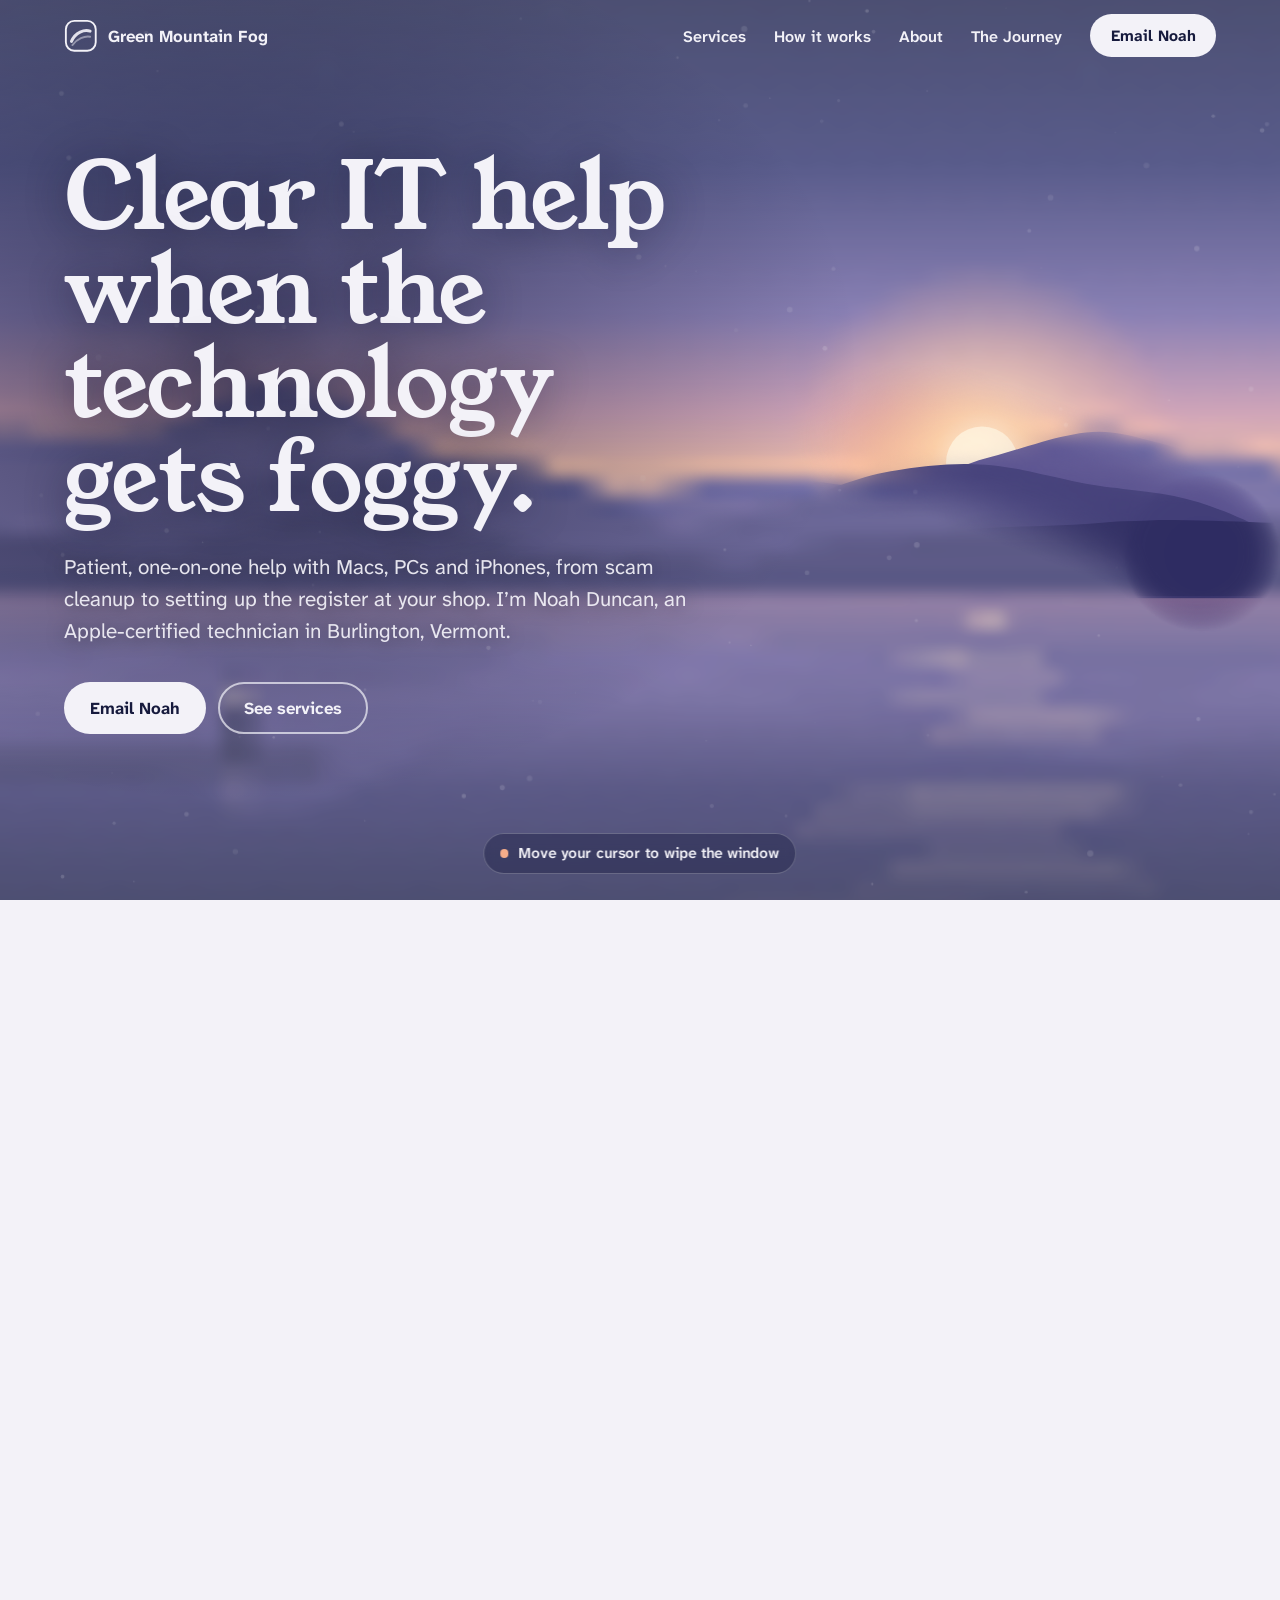
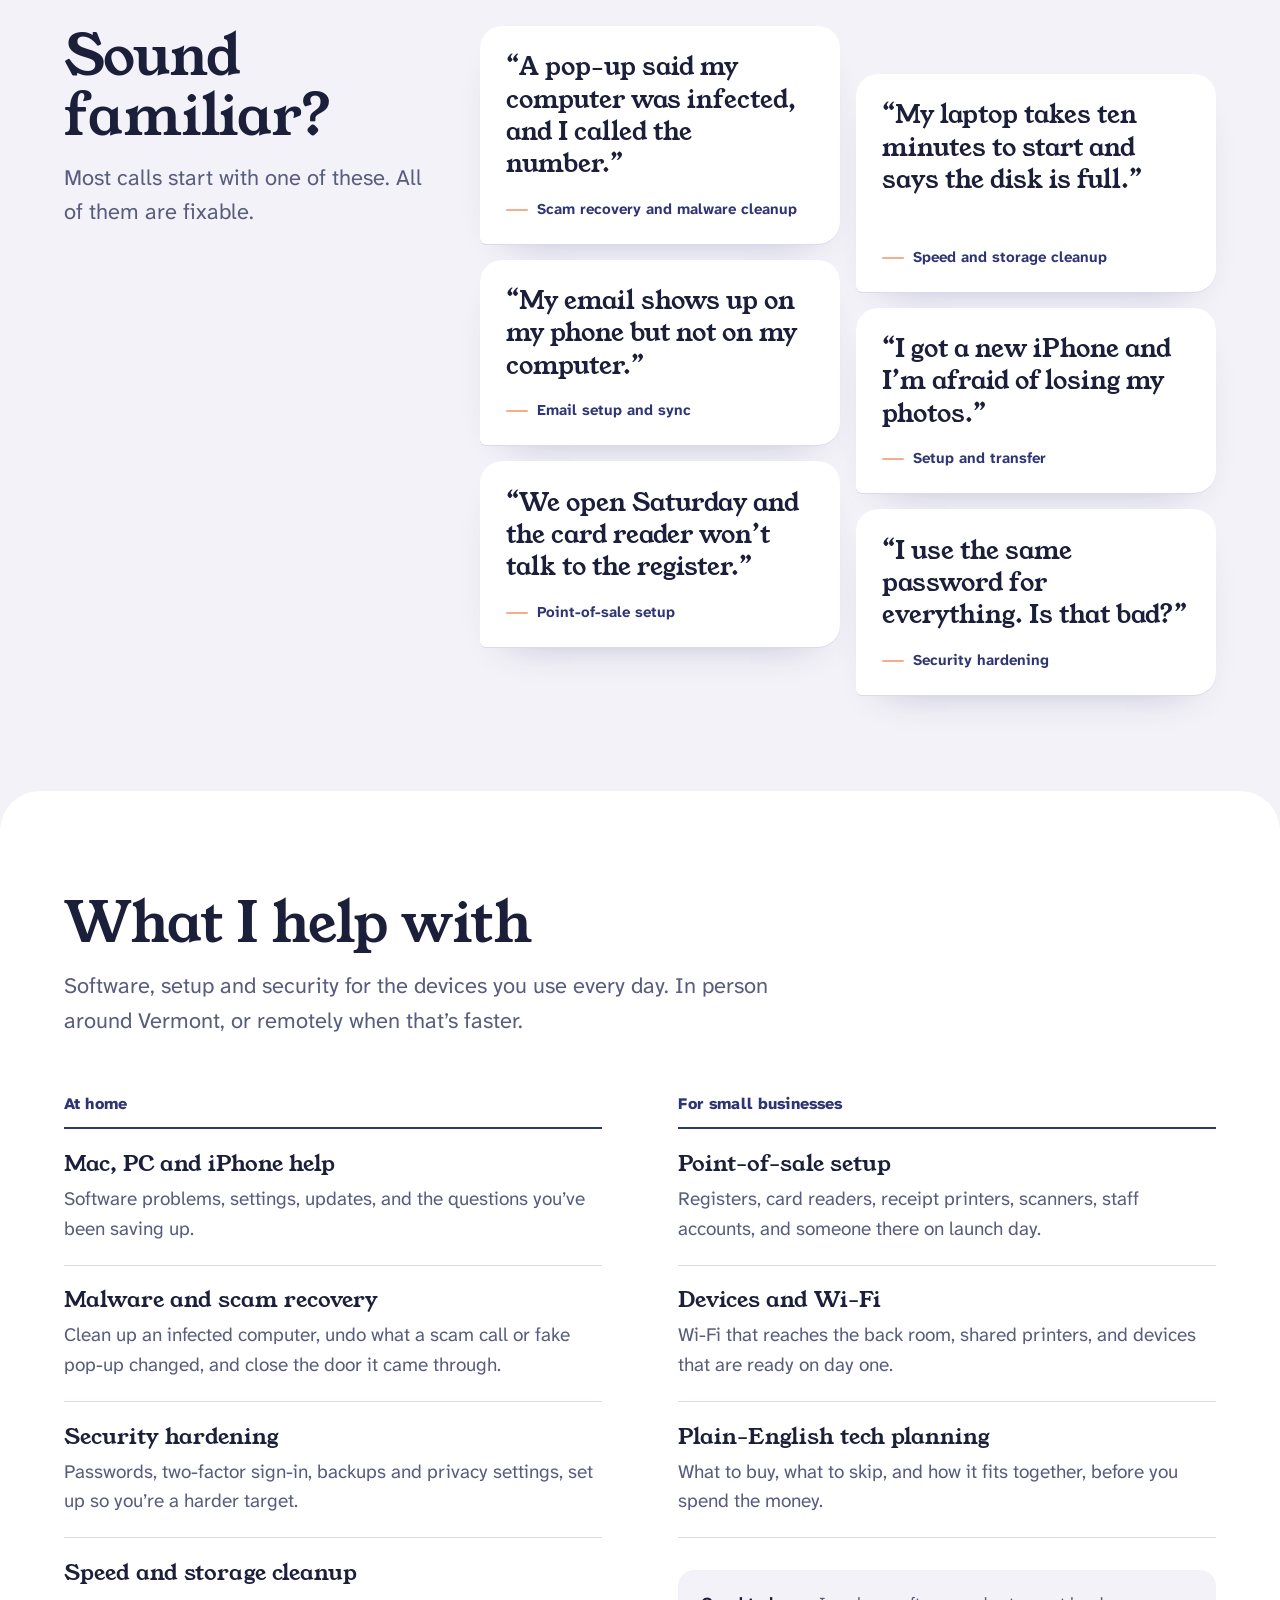
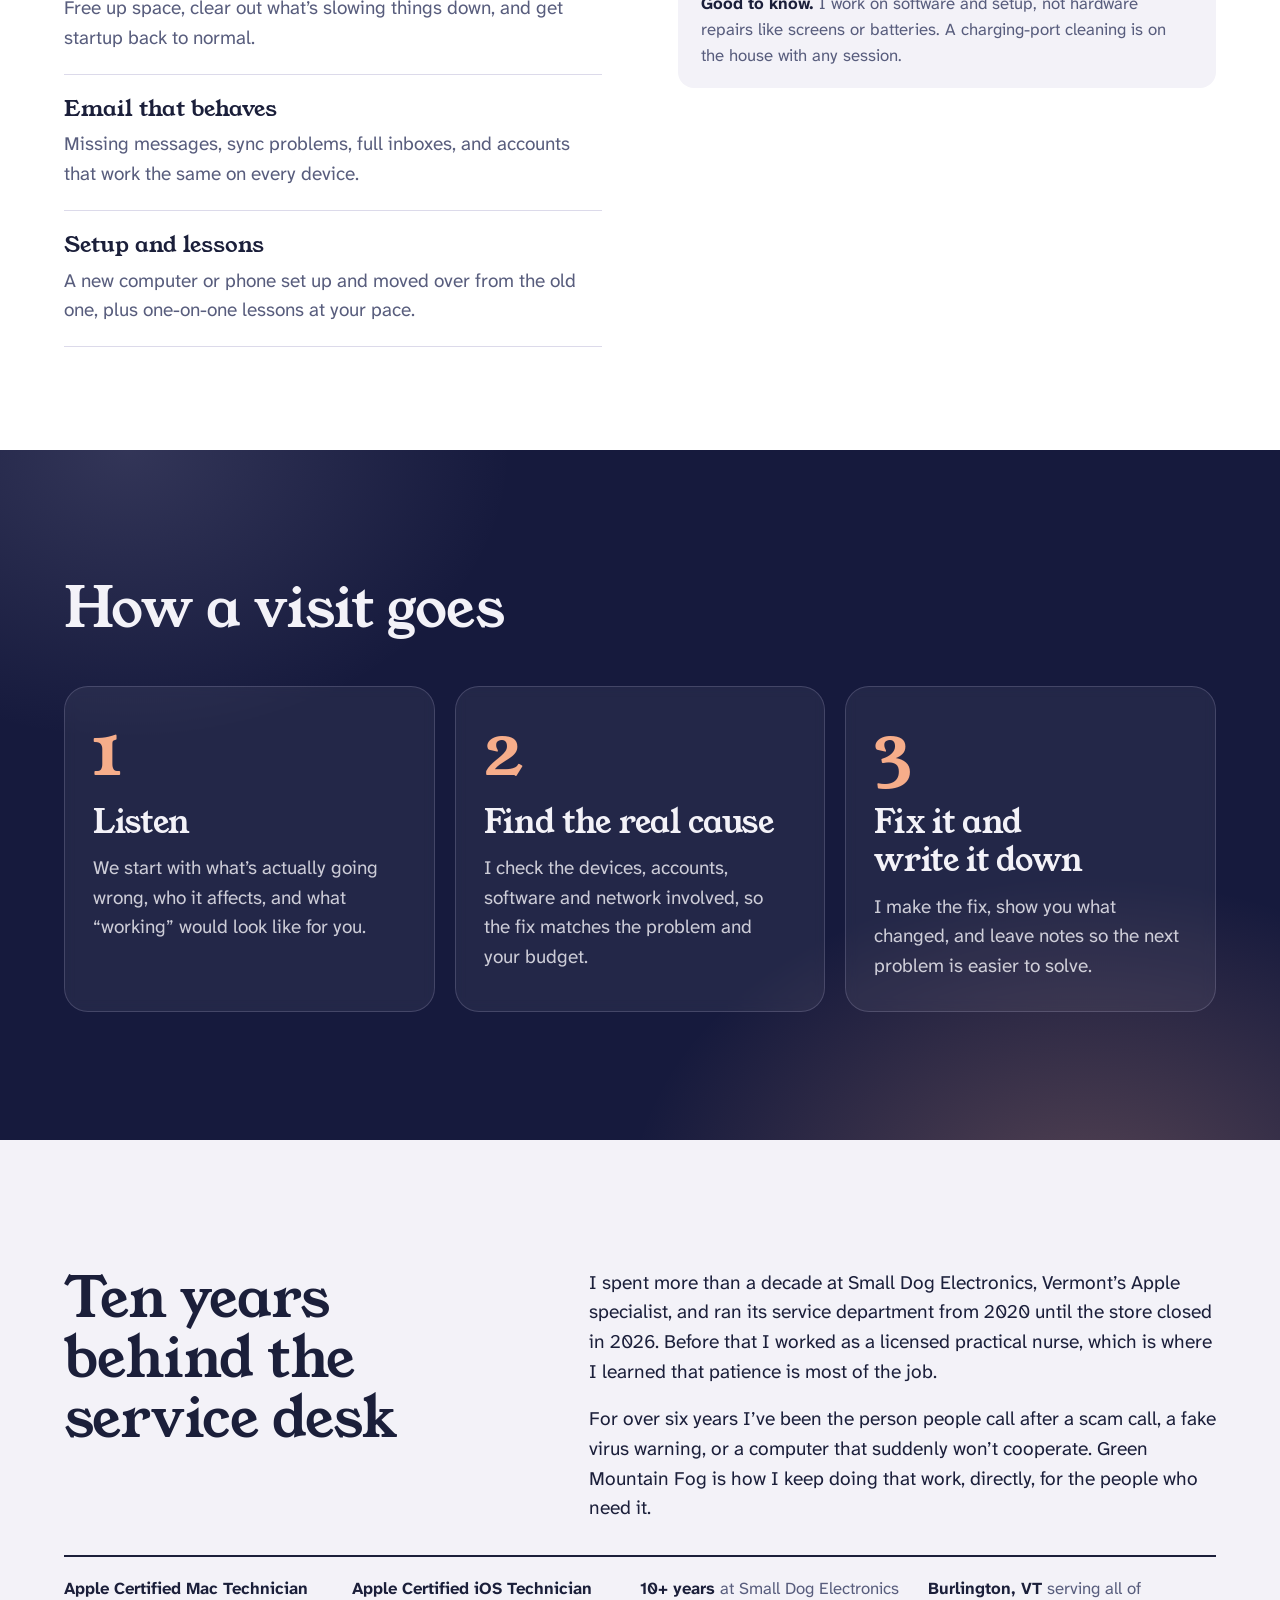
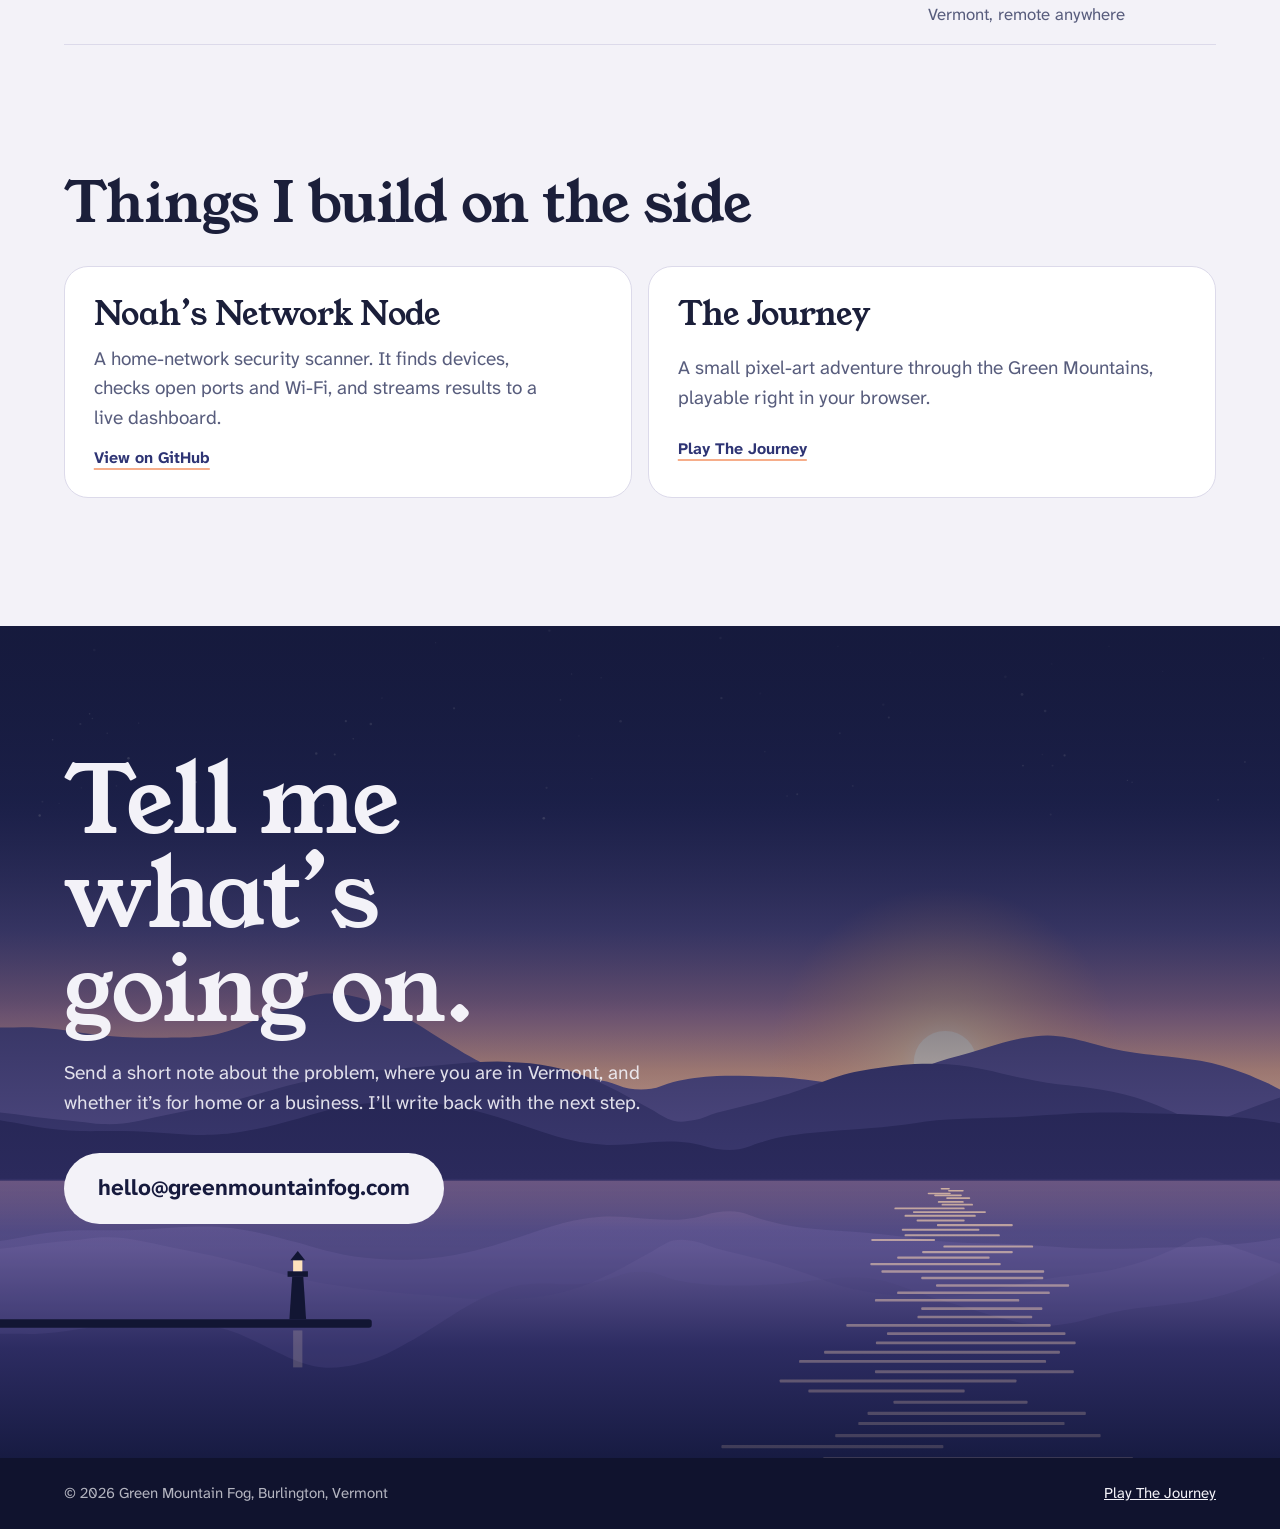
==== commit 7c12561e: "GMF 3.0: fogged-window redesign over Lake Champlain Fresh design, no green. Indigo and sunset palett" ====
--- a/index.html
+++ b/index.html
@@ -3,19 +3,20 @@
 <head>
   <meta charset="utf-8">
   <meta name="viewport" content="width=device-width, initial-scale=1">
-  <title>Green Mountain Fog | Vermont IT Help for Homes and Small Businesses</title>
-  <meta name="description" content="Patient, one-on-one Mac, PC and iPhone help in Vermont from Apple-certified technician Noah Duncan: malware and scam cleanup, security, setup, lessons, and point-of-sale systems for small businesses.">
-  <meta property="og:title" content="Green Mountain Fog | Vermont IT help">
+  <title>Green Mountain Fog | Patient IT help in Burlington, Vermont</title>
+  <meta name="description" content="One-on-one Mac, PC and iPhone help from Apple-certified technician Noah Duncan: malware and scam cleanup, security, setup and lessons, plus point-of-sale and Wi-Fi for Vermont small businesses.">
+  <meta property="og:title" content="Green Mountain Fog | Patient IT help in Vermont">
   <meta property="og:description" content="Clear IT help when the technology gets foggy. One-on-one support for Vermont homes and small businesses.">
   <meta property="og:type" content="website">
   <meta property="og:url" content="https://greenmountainfog.com/">
   <meta property="og:image" content="https://greenmountainfog.com/images/og-card.jpg">
-  <meta name="theme-color" content="#23463d">
+  <meta name="twitter:card" content="summary_large_image">
+  <meta name="theme-color" content="#161a3d">
   <link rel="icon" href="/images/favicon.svg" type="image/svg+xml">
   <link rel="preconnect" href="https://fonts.googleapis.com">
   <link rel="preconnect" href="https://fonts.gstatic.com" crossorigin>
-  <link rel="stylesheet" href="https://fonts.googleapis.com/css2?family=Archivo:wdth,wght@62..125,400..800&family=Source+Serif+4:ital,opsz,wght@0,8..60,400..600;1,8..60,400&display=swap">
-  <link rel="preload" as="image" href="/images/fog-1.webp" fetchpriority="high">
+  <link rel="stylesheet" href="https://fonts.googleapis.com/css2?family=Atkinson+Hyperlegible+Next:wght@300..800&family=Young+Serif&display=swap">
+  <link rel="preload" as="image" href="/images/scene.svg" fetchpriority="high">
   <link rel="stylesheet" href="/css/site.css">
   <script type="application/ld+json">
   {
@@ -27,7 +28,7 @@
     "founder": {"@type": "Person", "name": "Noah Duncan"},
     "areaServed": {"@type": "State", "name": "Vermont"},
     "address": {"@type": "PostalAddress", "addressLocality": "Burlington", "addressRegion": "VT", "addressCountry": "US"},
-    "description": "One-on-one IT support and small-business technology consulting in Vermont."
+    "description": "One-on-one IT support and small-business technology help in Vermont."
   }
   </script>
 </head>
@@ -36,10 +37,10 @@
 
   <header class="nav" data-nav>
     <a class="brand" href="#top" aria-label="Green Mountain Fog, back to top">
-      <svg class="brand-mark" viewBox="0 0 40 40" aria-hidden="true">
-        <circle cx="20" cy="20" r="19" fill="none" stroke="currentColor" stroke-width="1.5"/>
-        <path d="M5 27 L14 16 L19 21 L25 12 L35 27" fill="none" stroke="currentColor" stroke-width="2" stroke-linejoin="round"/>
-        <path d="M8 31 H32" stroke="currentColor" stroke-width="1.5" stroke-linecap="round" opacity=".55"/>
+      <svg class="brand-mark" viewBox="0 0 36 36" aria-hidden="true">
+        <rect x="2" y="2" width="32" height="32" rx="9" fill="none" stroke="currentColor" stroke-width="2"/>
+        <path d="M8 24 C12 14, 22 11, 28 13" fill="none" stroke="currentColor" stroke-width="3.2" stroke-linecap="round" opacity=".9"/>
+        <path d="M9 28 C14 21, 22 18, 28 19" fill="none" stroke="currentColor" stroke-width="2" stroke-linecap="round" opacity=".45"/>
       </svg>
       <span>Green Mountain Fog</span>
     </a>
@@ -48,164 +49,150 @@
       <ul id="menu" class="menu" popover>
         <li><a href="#services">Services</a></li>
         <li><a href="#how">How it works</a></li>
-        <li><a href="#about">About Noah</a></li>
+        <li><a href="#about">About</a></li>
         <li><a href="/game/">The Journey</a></li>
-        <li class="menu-cta"><a class="btn btn-small" href="mailto:hello@greenmountainfog.com?subject=Help%20request">Email Noah</a></li>
+        <li class="menu-cta"><a class="btn btn-light btn-small" href="mailto:hello@greenmountainfog.com?subject=Help%20request">Email Noah</a></li>
       </ul>
     </nav>
   </header>
 
   <main id="main">
-    <!-- HERO: the fog lifts as you scroll -->
-    <section class="hero" id="top" data-progress="contain" aria-labelledby="hero-title">
-      <div class="hero-stage">
-        <div class="sky" aria-hidden="true"></div>
-        <svg class="ridges" viewBox="0 0 1600 600" preserveAspectRatio="xMidYMax slice" aria-hidden="true">
-          <path class="r r0" d="M0,600 L0,382.9 C4.2,383.0 16.9,383.3 25,383.5 C33.9,383.6 42.3,384.0 51,383.6 C59.3,383.1 67.7,382.4 76,380.7 C84.7,379.0 93.1,376.3 102,373.1 C110.1,369.9 118.5,365.8 127,361.7 C135.4,357.6 143.9,352.9 152,348.6 C160.8,344.2 169.3,339.8 178,335.8 C186.2,331.7 194.7,327.8 203,324.1 C211.6,320.3 220.1,316.7 229,313.2 C237.0,309.7 245.5,306.3 254,303.1 C262.4,300.0 270.9,296.9 279,294.3 C287.8,291.6 296.3,289.2 305,287.3 C313.2,285.4 321.7,283.9 330,282.9 C338.6,281.9 347.1,281.4 356,281.3 C364.0,281.2 372.5,281.5 381,282.2 C389.4,282.8 397.9,283.9 406,285.3 C414.8,286.7 423.3,288.4 432,290.4 C440.2,292.5 448.7,294.9 457,297.7 C465.6,300.4 474.1,303.6 483,306.8 C491.0,310.1 499.5,313.8 508,317.2 C516.4,320.6 524.9,324.2 533,327.1 C541.8,330.1 550.3,332.9 559,334.9 C567.2,337.0 575.7,338.5 584,339.3 C592.6,340.2 601.1,340.2 610,340.2 C618.0,340.1 626.5,339.4 635,339.0 C643.4,338.6 651.9,338.1 660,337.7 C668.8,337.4 677.2,337.2 686,336.8 C694.2,336.3 702.6,335.9 711,335.1 C719.6,334.3 728.0,333.2 737,332.0 C745.0,330.9 753.4,329.3 762,328.1 C770.4,326.9 778.8,325.9 787,325.0 C795.8,324.0 804.2,323.5 813,322.6 C821.2,321.7 829.6,320.7 838,319.4 C846.6,318.1 855.0,316.4 863,314.9 C872.0,313.4 880.4,311.7 889,310.4 C897.4,309.2 905.8,308.0 914,307.2 C922.8,306.4 931.2,305.9 940,305.6 C948.1,305.3 956.6,305.6 965,305.6 C973.5,305.5 982.0,305.7 990,305.4 C998.9,305.1 1007.4,304.6 1016,303.7 C1024.3,302.7 1032.8,301.3 1041,299.9 C1049.7,298.4 1058.2,296.6 1067,294.9 C1075.1,293.3 1083.6,291.6 1092,290.1 C1100.5,288.5 1109.0,287.1 1117,285.5 C1125.9,283.9 1134.4,282.3 1143,280.4 C1151.3,278.5 1159.8,276.0 1168,274.0 C1176.7,272.0 1185.2,269.6 1194,268.3 C1202.1,267.0 1210.6,266.1 1219,266.2 C1227.5,266.3 1236.0,267.4 1244,268.9 C1252.9,270.5 1261.4,272.9 1270,275.2 C1278.3,277.5 1286.8,280.2 1295,282.6 C1303.7,285.0 1312.2,287.2 1321,289.6 C1329.1,291.9 1337.6,294.2 1346,296.8 C1354.5,299.4 1363.0,302.3 1371,305.2 C1379.9,308.1 1388.4,311.3 1397,314.2 C1405.3,317.0 1413.8,319.9 1422,322.5 C1430.7,325.0 1439.2,327.2 1448,329.3 C1456.1,331.5 1464.6,333.3 1473,335.5 C1481.5,337.6 1489.9,339.8 1498,342.3 C1506.9,344.9 1515.3,347.8 1524,350.6 C1532.3,353.3 1540.7,356.5 1549,359.1 C1557.7,361.6 1566.1,364.0 1575,365.7 C1583.1,367.3 1595.8,368.3 1600,368.8 L1600,600 Z"/>
-          <path class="r r1" d="M0,600 L0,312.2 C4.2,311.9 16.9,311.0 25,309.9 C33.9,308.8 42.3,307.0 51,305.6 C59.3,304.2 67.7,302.5 76,301.4 C84.7,300.4 93.1,299.8 102,299.3 C110.1,298.9 118.5,298.8 127,298.6 C135.4,298.4 143.9,298.4 152,298.2 C160.8,298.0 169.3,297.7 178,297.4 C186.2,297.1 194.7,296.7 203,296.3 C211.6,295.9 220.1,295.4 229,295.0 C237.0,294.7 245.5,294.4 254,294.5 C262.4,294.5 270.9,294.9 279,295.3 C287.8,295.7 296.3,296.5 305,297.1 C313.2,297.7 321.7,298.3 330,299.0 C338.6,299.7 347.1,300.3 356,301.2 C364.0,302.2 372.5,303.1 381,304.9 C389.4,306.6 397.9,309.0 406,311.6 C414.8,314.3 423.3,317.9 432,320.8 C440.2,323.7 448.7,326.9 457,329.0 C465.6,331.1 474.1,332.5 483,333.3 C491.0,334.2 499.5,334.0 508,334.2 C516.4,334.4 524.9,333.9 533,334.4 C541.8,334.9 550.3,335.7 559,337.4 C567.2,339.1 575.7,341.7 584,344.6 C592.6,347.4 601.1,351.2 610,354.4 C618.0,357.7 626.5,361.3 635,364.1 C643.4,366.9 651.9,369.4 660,371.4 C668.8,373.3 677.2,374.7 686,376.0 C694.2,377.3 702.6,378.2 711,379.2 C719.6,380.3 728.0,381.2 737,382.3 C745.0,383.4 753.4,384.8 762,385.9 C770.4,386.9 778.8,388.0 787,388.6 C795.8,389.1 804.2,389.4 813,389.3 C821.2,389.2 829.6,388.8 838,387.8 C846.6,386.8 855.0,385.5 863,383.3 C872.0,381.1 880.4,378.3 889,374.6 C897.4,371.0 905.8,366.5 914,361.5 C922.8,356.5 931.2,350.7 940,344.6 C948.1,338.5 956.6,331.7 965,325.2 C973.5,318.6 982.0,311.4 990,305.2 C998.9,298.9 1007.4,292.4 1016,287.7 C1024.3,283.0 1032.8,278.0 1041,276.9 C1049.7,275.7 1058.2,275.7 1067,280.8 C1075.1,285.9 1083.6,296.8 1092,307.4 C1100.5,318.1 1109.0,333.7 1117,344.7 C1125.9,355.8 1134.4,366.6 1143,373.6 C1151.3,380.5 1159.8,384.2 1168,386.6 C1176.7,389.1 1185.2,388.5 1194,388.5 C1202.1,388.4 1210.6,386.9 1219,386.4 C1227.5,385.8 1236.0,385.2 1244,385.3 C1252.9,385.3 1261.4,386.0 1270,386.7 C1278.3,387.3 1286.8,388.4 1295,389.3 C1303.7,390.2 1312.2,391.0 1321,392.0 C1329.1,393.0 1337.6,394.0 1346,395.3 C1354.5,396.5 1363.0,398.1 1371,399.5 C1379.9,400.9 1388.4,402.4 1397,403.7 C1405.3,404.9 1413.8,406.0 1422,407.1 C1430.7,408.1 1439.2,409.1 1448,410.0 C1456.1,410.9 1464.6,411.8 1473,412.5 C1481.5,413.2 1489.9,413.9 1498,414.3 C1506.9,414.6 1515.3,414.7 1524,414.6 C1532.3,414.4 1540.7,413.8 1549,413.3 C1557.7,412.8 1566.1,412.0 1575,411.5 C1583.1,411.0 1595.8,410.6 1600,410.4 L1600,600 Z"/>
-          <path class="r r2" d="M0,600 L0,366.9 C4.2,366.7 16.9,366.3 25,365.9 C33.9,365.4 42.3,364.8 51,364.2 C59.3,363.5 67.7,362.8 76,362.1 C84.7,361.4 93.1,360.6 102,359.9 C110.1,359.1 118.5,358.4 127,357.4 C135.4,356.5 143.9,355.5 152,354.1 C160.8,352.7 169.3,351.0 178,349.0 C186.2,346.9 194.7,344.4 203,341.8 C211.6,339.1 220.1,335.9 229,333.1 C237.0,330.2 245.5,327.0 254,324.6 C262.4,322.1 270.9,320.0 279,318.5 C287.8,316.9 296.3,316.0 305,315.2 C313.2,314.3 321.7,314.0 330,313.3 C338.6,312.7 347.1,311.9 356,311.3 C364.0,310.7 372.5,309.7 381,309.7 C389.4,309.7 397.9,310.2 406,311.2 C414.8,312.3 423.3,314.4 432,316.0 C440.2,317.7 448.7,319.8 457,321.2 C465.6,322.6 474.1,323.7 483,324.5 C491.0,325.3 499.5,325.6 508,326.1 C516.4,326.5 524.9,326.7 533,327.2 C541.8,327.6 550.3,328.0 559,328.8 C567.2,329.5 575.7,330.4 584,331.5 C592.6,332.6 601.1,334.0 610,335.5 C618.0,337.0 626.5,338.7 635,340.5 C643.4,342.2 651.9,344.1 660,345.9 C668.8,347.8 677.2,349.5 686,351.6 C694.2,353.7 702.6,355.6 711,358.7 C719.6,361.8 728.0,365.3 737,370.2 C745.0,375.1 753.4,381.2 762,388.2 C770.4,395.1 778.8,403.6 787,411.8 C795.8,420.1 804.2,429.4 813,437.6 C821.2,445.8 829.6,454.1 838,461.1 C846.6,468.0 855.0,474.1 863,479.4 C872.0,484.7 880.4,488.9 889,492.7 C897.4,496.6 905.8,499.6 914,502.3 C922.8,505.1 931.2,507.4 940,509.1 C948.1,510.9 956.6,512.0 965,512.7 C973.5,513.3 982.0,513.1 990,513.0 C998.9,513.0 1007.4,512.4 1016,512.2 C1024.3,512.1 1032.8,512.0 1041,512.1 C1049.7,512.2 1058.2,512.7 1067,512.8 C1075.1,512.9 1083.6,513.2 1092,512.7 C1100.5,512.2 1109.0,511.2 1117,509.7 C1125.9,508.2 1134.4,505.9 1143,503.8 C1151.3,501.7 1159.8,499.3 1168,497.1 C1176.7,494.8 1185.2,492.6 1194,490.2 C1202.1,487.8 1210.6,485.3 1219,482.7 C1227.5,480.1 1236.0,477.2 1244,474.6 C1252.9,472.0 1261.4,469.3 1270,467.1 C1278.3,464.9 1286.8,462.9 1295,461.3 C1303.7,459.7 1312.2,458.6 1321,457.5 C1329.1,456.5 1337.6,455.7 1346,454.7 C1354.5,453.7 1363.0,452.8 1371,451.6 C1379.9,450.4 1388.4,449.1 1397,447.4 C1405.3,445.8 1413.8,443.9 1422,441.8 C1430.7,439.6 1439.2,437.1 1448,434.5 C1456.1,432.0 1464.6,429.2 1473,426.7 C1481.5,424.2 1489.9,421.7 1498,419.5 C1506.9,417.3 1515.3,415.2 1524,413.3 C1532.3,411.4 1540.7,409.5 1549,407.9 C1557.7,406.3 1566.1,404.9 1575,403.9 C1583.1,402.9 1595.8,402.4 1600,402.1 L1600,600 Z"/>
-          <path class="r r3" d="M0,600 L0,364.8 C4.2,365.1 16.9,365.7 25,366.7 C33.9,367.8 42.3,369.3 51,371.1 C59.3,372.9 67.7,375.1 76,377.5 C84.7,380.0 93.1,382.7 102,385.8 C110.1,388.9 118.5,392.5 127,396.2 C135.4,399.9 143.9,404.1 152,408.1 C160.8,412.1 169.3,416.1 178,420.1 C186.2,424.2 194.7,428.1 203,432.5 C211.6,436.9 220.1,441.6 229,446.3 C237.0,451.0 245.5,456.1 254,460.8 C262.4,465.5 270.9,470.3 279,474.6 C287.8,478.8 296.3,482.8 305,486.2 C313.2,489.7 321.7,492.7 330,495.1 C338.6,497.6 347.1,499.5 356,500.8 C364.0,502.1 372.5,502.8 381,502.9 C389.4,502.9 397.9,502.3 406,501.2 C414.8,500.1 423.3,498.2 432,496.3 C440.2,494.5 448.7,492.1 457,490.1 C465.6,488.0 474.1,485.9 483,484.1 C491.0,482.3 499.5,480.7 508,479.3 C516.4,478.0 524.9,476.9 533,475.9 C541.8,475.0 550.3,474.2 559,473.6 C567.2,473.0 575.7,472.5 584,472.2 C592.6,472.0 601.1,472.0 610,472.2 C618.0,472.4 626.5,473.0 635,473.5 C643.4,474.0 651.9,474.9 660,475.4 C668.8,475.9 677.2,476.3 686,476.4 C694.2,476.5 702.6,476.3 711,476.0 C719.6,475.7 728.0,475.1 737,474.6 C745.0,474.1 753.4,473.4 762,472.8 C770.4,472.1 778.8,471.4 787,470.7 C795.8,470.0 804.2,469.3 813,468.6 C821.2,467.9 829.6,467.2 838,466.6 C846.6,466.0 855.0,465.3 863,464.9 C872.0,464.5 880.4,464.1 889,464.1 C897.4,464.2 905.8,464.4 914,465.1 C922.8,465.8 931.2,467.0 940,468.5 C948.1,470.0 956.6,472.0 965,474.2 C973.5,476.3 982.0,478.9 990,481.2 C998.9,483.6 1007.4,486.2 1016,488.2 C1024.3,490.2 1032.8,492.1 1041,493.5 C1049.7,494.8 1058.2,495.6 1067,496.3 C1075.1,496.9 1083.6,497.1 1092,497.5 C1100.5,497.8 1109.0,498.0 1117,498.4 C1125.9,498.7 1134.4,499.1 1143,499.4 C1151.3,499.7 1159.8,500.0 1168,500.2 C1176.7,500.4 1185.2,500.6 1194,500.8 C1202.1,501.1 1210.6,501.4 1219,501.6 C1227.5,501.7 1236.0,502.0 1244,501.9 C1252.9,501.7 1261.4,501.4 1270,500.7 C1278.3,500.0 1286.8,498.9 1295,497.9 C1303.7,496.9 1312.2,495.6 1321,495.0 C1329.1,494.3 1337.6,493.9 1346,493.9 C1354.5,493.8 1363.0,494.4 1371,494.8 C1379.9,495.1 1388.4,495.7 1397,495.8 C1405.3,495.8 1413.8,495.6 1422,495.1 C1430.7,494.6 1439.2,493.5 1448,492.7 C1456.1,491.9 1464.6,490.7 1473,490.2 C1481.5,489.7 1489.9,489.4 1498,489.7 C1506.9,489.9 1515.3,490.9 1524,491.8 C1532.3,492.8 1540.7,494.3 1549,495.5 C1557.7,496.6 1566.1,497.9 1575,498.7 C1583.1,499.5 1595.8,500.1 1600,500.4 L1600,600 Z"/>
-          <path class="r r4" d="M0,600 L0,473.8 C4.2,473.9 16.9,473.9 25,474.1 C33.9,474.4 42.3,474.6 51,475.2 C59.3,475.7 67.7,476.4 76,477.4 C84.7,478.4 93.1,479.6 102,481.0 C110.1,482.4 118.5,484.1 127,485.8 C135.4,487.5 143.9,489.3 152,491.3 C160.8,493.2 169.3,495.3 178,497.5 C186.2,499.7 194.7,502.0 203,504.5 C211.6,507.0 220.1,509.9 229,512.5 C237.0,515.1 245.5,518.0 254,520.2 C262.4,522.4 270.9,524.4 279,525.7 C287.8,527.0 296.3,527.8 305,528.1 C313.2,528.5 321.7,528.1 330,527.8 C338.6,527.6 347.1,526.9 356,526.7 C364.0,526.5 372.5,526.4 381,526.8 C389.4,527.2 397.9,528.2 406,529.1 C414.8,530.0 423.3,531.4 432,532.3 C440.2,533.1 448.7,534.1 457,534.3 C465.6,534.5 474.1,534.2 483,533.5 C491.0,532.9 499.5,531.6 508,530.2 C516.4,528.8 524.9,526.9 533,525.2 C541.8,523.5 550.3,521.5 559,519.9 C567.2,518.3 575.7,516.8 584,515.5 C592.6,514.2 601.1,513.2 610,512.4 C618.0,511.5 626.5,511.0 635,510.4 C643.4,509.9 651.9,509.6 660,509.2 C668.8,508.8 677.2,508.4 686,508.2 C694.2,508.1 702.6,507.8 711,508.2 C719.6,508.6 728.0,509.2 737,510.4 C745.0,511.6 753.4,513.4 762,515.6 C770.4,517.7 778.8,520.6 787,523.3 C795.8,526.1 804.2,529.3 813,532.0 C821.2,534.8 829.6,537.6 838,539.8 C846.6,542.0 855.0,543.8 863,545.1 C872.0,546.5 880.4,547.2 889,547.9 C897.4,548.6 905.8,548.9 914,549.5 C922.8,550.1 931.2,550.6 940,551.5 C948.1,552.5 956.6,553.7 965,555.1 C973.5,556.5 982.0,558.5 990,560.1 C998.9,561.8 1007.4,563.7 1016,565.0 C1024.3,566.4 1032.8,567.5 1041,568.3 C1049.7,569.0 1058.2,569.3 1067,569.5 C1075.1,569.8 1083.6,569.7 1092,569.7 C1100.5,569.7 1109.0,569.6 1117,569.7 C1125.9,569.7 1134.4,569.9 1143,570.1 C1151.3,570.2 1159.8,570.4 1168,570.5 C1176.7,570.7 1185.2,570.8 1194,570.8 C1202.1,570.7 1210.6,570.7 1219,570.5 C1227.5,570.2 1236.0,569.9 1244,569.3 C1252.9,568.8 1261.4,567.9 1270,567.1 C1278.3,566.3 1286.8,565.3 1295,564.6 C1303.7,563.9 1312.2,563.3 1321,563.0 C1329.1,562.7 1337.6,562.8 1346,562.9 C1354.5,563.0 1363.0,563.5 1371,563.7 C1379.9,563.9 1388.4,564.2 1397,564.2 C1405.3,564.3 1413.8,564.1 1422,564.1 C1430.7,564.1 1439.2,564.0 1448,564.1 C1456.1,564.1 1464.6,564.3 1473,564.4 C1481.5,564.6 1489.9,564.8 1498,564.8 C1506.9,564.9 1515.3,564.9 1524,564.8 C1532.3,564.7 1540.7,564.5 1549,564.3 C1557.7,564.2 1566.1,563.9 1575,563.8 C1583.1,563.6 1595.8,563.5 1600,563.4 L1600,600 Z"/>
-        </svg>
-        <div class="fog fog-back" aria-hidden="true"><div class="drift"></div></div>
-        <div class="fog fog-mid" aria-hidden="true"><div class="drift"></div></div>
+    <!-- HERO: a fogged-up window over Lake Champlain. Wipe it, or scroll to clear it. -->
+    <section class="hero" id="top" aria-labelledby="hero-title">
+      <div class="hero-stage" data-window>
+        <div class="window" aria-hidden="true">
+          <img class="scene" src="/images/scene.svg" alt="" width="1600" height="900" fetchpriority="high" decoding="async">
+          <canvas class="fog"></canvas>
+          <div class="fog-fallback"></div>
+        </div>
 
         <div class="hero-copy">
           <h1 id="hero-title">Clear IT help when the technology gets foggy.</h1>
-          <p class="lede">I’m Noah Duncan, an Apple-certified technician in Burlington. I help Vermonters untangle their Macs, PCs and iPhones, clean up after malware and scams, and set up the systems small businesses run on.</p>
+          <p class="lede">Patient, one-on-one help with Macs, PCs and iPhones, from scam cleanup to setting up the register at your shop. I’m Noah Duncan, an Apple-certified technician in Burlington, Vermont.</p>
           <div class="actions">
-            <a class="btn" href="mailto:hello@greenmountainfog.com?subject=Help%20request">Email Noah</a>
-            <a class="btn btn-ghost" href="#services">See what I help with</a>
+            <a class="btn btn-light" href="mailto:hello@greenmountainfog.com?subject=Help%20request">Email Noah</a>
+            <a class="btn btn-outline-light" href="#services">See services</a>
           </div>
         </div>
 
-        <div class="fog fog-front" aria-hidden="true"><div class="drift"></div></div>
-        <p class="clear-note" aria-hidden="true">There. That’s clearer.</p>
-        <p class="scroll-cue" aria-hidden="true">Scroll to clear the fog</p>
-      </div>
-    </section>
-
-    <!-- STATEMENT: words come into focus -->
-    <section class="statement" data-progress="enter" aria-label="My approach">
-      <p class="reveal" data-words>Most tech problems aren’t hard. They’re confusing, and confusing is fixable. I listen first, explain what’s actually going on in plain English, and leave you knowing more than when I showed up.</p>
+        <p class="wipe-hint" aria-hidden="true" data-hint>Move your cursor to wipe the window</p>
+      </div>
+    </section>
+
+    <!-- SOUND FAMILIAR -->
+    <section class="familiar" aria-labelledby="familiar-title">
+      <div class="familiar-head">
+        <h2 id="familiar-title">Sound familiar?</h2>
+        <p>Most calls start with one of these. All of them are fixable.</p>
+      </div>
+      <ul class="quotes">
+        <li class="quote"><q>A pop-up said my computer was infected, and I called the number.</q><span>Scam recovery and malware cleanup</span></li>
+        <li class="quote"><q>My laptop takes ten minutes to start and says the disk is full.</q><span>Speed and storage cleanup</span></li>
+        <li class="quote"><q>My email shows up on my phone but not on my computer.</q><span>Email setup and sync</span></li>
+        <li class="quote"><q>I got a new iPhone and I’m afraid of losing my photos.</q><span>Setup and transfer</span></li>
+        <li class="quote"><q>We open Saturday and the card reader won’t talk to the register.</q><span>Point-of-sale setup</span></li>
+        <li class="quote"><q>I use the same password for everything. Is that bad?</q><span>Security hardening</span></li>
+      </ul>
     </section>
 
     <!-- SERVICES -->
     <section class="services" id="services" aria-labelledby="services-title">
-      <div class="services-head">
-        <h2 id="services-title">What I help with</h2>
-        <p>Software, setup and security for the devices you use every day. In person around Vermont, or remotely when that’s faster.</p>
-      </div>
-
-      <div class="service-groups">
-        <div class="group">
-          <h3 class="group-title">At home and on your own devices</h3>
+      <h2 id="services-title">What I help with</h2>
+      <p class="section-intro">Software, setup and security for the devices you use every day. In person around Vermont, or remotely when that’s faster.</p>
+
+      <div class="service-cols">
+        <div class="service-col">
+          <h3 class="col-title">At home</h3>
           <dl class="service-list">
             <div><dt>Mac, PC and iPhone help</dt><dd>Software problems, settings, updates, and the questions you’ve been saving up.</dd></div>
-            <div><dt>Malware removal and scam recovery</dt><dd>Clean up an infected computer, undo what a scam call or fake pop-up changed, and close the door it came through.</dd></div>
+            <div><dt>Malware and scam recovery</dt><dd>Clean up an infected computer, undo what a scam call or fake pop-up changed, and close the door it came through.</dd></div>
             <div><dt>Security hardening</dt><dd>Passwords, two-factor sign-in, backups and privacy settings, set up so you’re a harder target.</dd></div>
             <div><dt>Speed and storage cleanup</dt><dd>Free up space, clear out what’s slowing things down, and get startup back to normal.</dd></div>
             <div><dt>Email that behaves</dt><dd>Missing messages, sync problems, full inboxes, and accounts that work the same on every device.</dd></div>
             <div><dt>Setup and lessons</dt><dd>A new computer or phone set up and moved over from the old one, plus one-on-one lessons at your pace.</dd></div>
           </dl>
         </div>
-        <div class="group">
-          <h3 class="group-title">For small businesses</h3>
+        <div class="service-col">
+          <h3 class="col-title">For small businesses</h3>
           <dl class="service-list">
             <div><dt>Point-of-sale setup</dt><dd>Registers, card readers, receipt printers, scanners, staff accounts, and someone there on launch day.</dd></div>
             <div><dt>Devices and Wi-Fi</dt><dd>Wi-Fi that reaches the back room, shared printers, and devices that are ready on day one.</dd></div>
             <div><dt>Plain-English tech planning</dt><dd>What to buy, what to skip, and how it fits together, before you spend the money.</dd></div>
           </dl>
-          <figure class="service-photo">
-            <img src="/images/pos-consulting.webp" alt="A point-of-sale register, card reader and receipt printer on a shop counter" width="1200" height="800" loading="lazy" decoding="async">
-          </figure>
-        </div>
-      </div>
-
-      <aside class="fine-print">
-        <p><strong>Good to know:</strong> I work on software and setup, not hardware repairs like screens or batteries. A charging-port cleaning is on the house with any session.</p>
-      </aside>
-    </section>
-
-    <!-- HOW IT WORKS: a trail with three blazes -->
-    <section class="how" id="how" data-progress="contain" aria-labelledby="how-title">
-      <div class="how-stage">
-        <div class="how-head">
-          <h2 id="how-title">How a visit goes</h2>
-          <p>No upselling, no jargon. Three steps from foggy to fixed.</p>
-        </div>
-        <svg class="trail" viewBox="0 0 1000 120" preserveAspectRatio="none" aria-hidden="true">
-          <path class="trail-base" d="M0,80 C120,30 220,110 340,70 S560,20 680,70 S880,110 1000,50" pathLength="1"/>
-          <path class="trail-line" d="M0,80 C120,30 220,110 340,70 S560,20 680,70 S880,110 1000,50" pathLength="1"/>
-        </svg>
-        <ol class="steps">
-          <li class="step" style="--at:.12">
-            <span class="blaze" aria-hidden="true"></span>
-            <h3>Listen</h3>
-            <p>We start with what’s actually going wrong, who it affects, and what “working” would look like for you.</p>
-          </li>
-          <li class="step" style="--at:.45">
-            <span class="blaze" aria-hidden="true"></span>
-            <h3>Look under the hood</h3>
-            <p>I check the devices, accounts, software and network involved, so the fix matches the real cause and your budget.</p>
-          </li>
-          <li class="step" style="--at:.78">
-            <span class="blaze" aria-hidden="true"></span>
-            <h3>Fix it and write it down</h3>
-            <p>I make the fix, show you what changed, and leave notes so the next problem is easier for you, or anyone, to solve.</p>
-          </li>
-        </ol>
-      </div>
+          <aside class="note">
+            <p><strong>Good to know.</strong> I work on software and setup, not hardware repairs like screens or batteries. A charging-port cleaning is on the house with any session.</p>
+          </aside>
+        </div>
+      </div>
+    </section>
+
+    <!-- HOW IT WORKS -->
+    <section class="how" id="how" aria-labelledby="how-title">
+      <h2 id="how-title">How a visit goes</h2>
+      <ol class="steps">
+        <li class="step">
+          <span class="step-num" aria-hidden="true">1</span>
+          <h3>Listen</h3>
+          <p>We start with what’s actually going wrong, who it affects, and what “working” would look like for you.</p>
+        </li>
+        <li class="step">
+          <span class="step-num" aria-hidden="true">2</span>
+          <h3>Find the real cause</h3>
+          <p>I check the devices, accounts, software and network involved, so the fix matches the problem and your budget.</p>
+        </li>
+        <li class="step">
+          <span class="step-num" aria-hidden="true">3</span>
+          <h3>Fix it and write it down</h3>
+          <p>I make the fix, show you what changed, and leave notes so the next problem is easier to solve.</p>
+        </li>
+      </ol>
     </section>
 
     <!-- ABOUT -->
     <section class="about" id="about" aria-labelledby="about-title">
-      <figure class="about-photo">
-        <img src="/images/one-on-one-support.webp" alt="A laptop, phone and notes on a desk by a window looking out at the mountains" width="1200" height="900" loading="lazy" decoding="async">
-      </figure>
-      <div class="about-copy">
+      <div class="about-card">
         <h2 id="about-title">Ten years behind the service desk</h2>
-        <p>I spent more than a decade at Small Dog Electronics, Vermont’s Apple specialist, and ran its service department from 2020 until the store closed in 2026. Before that I worked as a licensed practical nurse, which is where I learned that patience is most of the job.</p>
-        <p>For over six years I’ve been the person people call after a scam call, a fake virus warning or a computer that suddenly won’t cooperate. Green Mountain Fog is how I keep doing that work, directly, for the people who need it.</p>
-        <dl class="creds">
-          <div><dt>Apple Certified Mac Technician</dt><dd>ACMT</dd></div>
-          <div><dt>Apple Certified iOS Technician</dt><dd>iPhone and iPad</dd></div>
-          <div><dt>Former service manager</dt><dd>Small Dog Electronics</dd></div>
-          <div><dt>Based in Burlington</dt><dd>Serving Vermont, remote anywhere</dd></div>
-        </dl>
-      </div>
-    </section>
-
-    <!-- THINGS I BUILD -->
+        <div class="about-body">
+          <p>I spent more than a decade at Small Dog Electronics, Vermont’s Apple specialist, and ran its service department from 2020 until the store closed in 2026. Before that I worked as a licensed practical nurse, which is where I learned that patience is most of the job.</p>
+          <p>For over six years I’ve been the person people call after a scam call, a fake virus warning, or a computer that suddenly won’t cooperate. Green Mountain Fog is how I keep doing that work, directly, for the people who need it.</p>
+        </div>
+        <ul class="creds">
+          <li><strong>Apple Certified Mac Technician</strong></li>
+          <li><strong>Apple Certified iOS Technician</strong></li>
+          <li><strong>10+ years</strong> at Small Dog Electronics</li>
+          <li><strong>Burlington, VT</strong> serving all of Vermont, remote anywhere</li>
+        </ul>
+      </div>
+    </section>
+
+    <!-- SIDE PROJECTS -->
     <section class="builds" aria-labelledby="builds-title">
       <h2 id="builds-title">Things I build on the side</h2>
       <ul class="build-list">
         <li>
           <a href="https://github.com/GreenMountainFog/Noahs-Network-Node">
             <h3>Noah’s Network Node</h3>
-            <p>A home-network security scanner: finds devices, checks open ports and Wi-Fi, and streams results to a live dashboard.</p>
-            <span class="build-where">On GitHub</span>
+            <p>A home-network security scanner. It finds devices, checks open ports and Wi-Fi, and streams results to a live dashboard.</p>
+            <span class="build-where">View on GitHub</span>
           </a>
         </li>
         <li>
           <a href="/game/">
             <h3>The Journey</h3>
             <p>A small pixel-art adventure through the Green Mountains, playable right in your browser.</p>
-            <span class="build-where">Play it here</span>
+            <span class="build-where">Play The Journey</span>
           </a>
         </li>
       </ul>
     </section>
 
-    <!-- CONTACT -->
+    <!-- CONTACT: the same window, fully clear -->
     <section class="contact" id="contact" aria-labelledby="contact-title">
-      <svg class="contact-ridge" viewBox="0 0 1600 600" preserveAspectRatio="xMidYMax slice" aria-hidden="true">
-        <path d="M0,600 L0,364.8 C4.2,365.1 16.9,365.7 25,366.7 C33.9,367.8 42.3,369.3 51,371.1 C59.3,372.9 67.7,375.1 76,377.5 C84.7,380.0 93.1,382.7 102,385.8 C110.1,388.9 118.5,392.5 127,396.2 C135.4,399.9 143.9,404.1 152,408.1 C160.8,412.1 169.3,416.1 178,420.1 C186.2,424.2 194.7,428.1 203,432.5 C211.6,436.9 220.1,441.6 229,446.3 C237.0,451.0 245.5,456.1 254,460.8 C262.4,465.5 270.9,470.3 279,474.6 C287.8,478.8 296.3,482.8 305,486.2 C313.2,489.7 321.7,492.7 330,495.1 C338.6,497.6 347.1,499.5 356,500.8 C364.0,502.1 372.5,502.8 381,502.9 C389.4,502.9 397.9,502.3 406,501.2 C414.8,500.1 423.3,498.2 432,496.3 C440.2,494.5 448.7,492.1 457,490.1 C465.6,488.0 474.1,485.9 483,484.1 C491.0,482.3 499.5,480.7 508,479.3 C516.4,478.0 524.9,476.9 533,475.9 C541.8,475.0 550.3,474.2 559,473.6 C567.2,473.0 575.7,472.5 584,472.2 C592.6,472.0 601.1,472.0 610,472.2 C618.0,472.4 626.5,473.0 635,473.5 C643.4,474.0 651.9,474.9 660,475.4 C668.8,475.9 677.2,476.3 686,476.4 C694.2,476.5 702.6,476.3 711,476.0 C719.6,475.7 728.0,475.1 737,474.6 C745.0,474.1 753.4,473.4 762,472.8 C770.4,472.1 778.8,471.4 787,470.7 C795.8,470.0 804.2,469.3 813,468.6 C821.2,467.9 829.6,467.2 838,466.6 C846.6,466.0 855.0,465.3 863,464.9 C872.0,464.5 880.4,464.1 889,464.1 C897.4,464.2 905.8,464.4 914,465.1 C922.8,465.8 931.2,467.0 940,468.5 C948.1,470.0 956.6,472.0 965,474.2 C973.5,476.3 982.0,478.9 990,481.2 C998.9,483.6 1007.4,486.2 1016,488.2 C1024.3,490.2 1032.8,492.1 1041,493.5 C1049.7,494.8 1058.2,495.6 1067,496.3 C1075.1,496.9 1083.6,497.1 1092,497.5 C1100.5,497.8 1109.0,498.0 1117,498.4 C1125.9,498.7 1134.4,499.1 1143,499.4 C1151.3,499.7 1159.8,500.0 1168,500.2 C1176.7,500.4 1185.2,500.6 1194,500.8 C1202.1,501.1 1210.6,501.4 1219,501.6 C1227.5,501.7 1236.0,502.0 1244,501.9 C1252.9,501.7 1261.4,501.4 1270,500.7 C1278.3,500.0 1286.8,498.9 1295,497.9 C1303.7,496.9 1312.2,495.6 1321,495.0 C1329.1,494.3 1337.6,493.9 1346,493.9 C1354.5,493.8 1363.0,494.4 1371,494.8 C1379.9,495.1 1388.4,495.7 1397,495.8 C1405.3,495.8 1413.8,495.6 1422,495.1 C1430.7,494.6 1439.2,493.5 1448,492.7 C1456.1,491.9 1464.6,490.7 1473,490.2 C1481.5,489.7 1489.9,489.4 1498,489.7 C1506.9,489.9 1515.3,490.9 1524,491.8 C1532.3,492.8 1540.7,494.3 1549,495.5 C1557.7,496.6 1566.1,497.9 1575,498.7 C1583.1,499.5 1595.8,500.1 1600,500.4 L1600,600 Z"/>
-      </svg>
+      <img class="contact-scene" src="/images/scene.svg" alt="" width="1600" height="900" loading="lazy" decoding="async">
       <div class="contact-inner">
         <h2 id="contact-title">Tell me what’s going on.</h2>
         <p>Send a short note about the problem, where you are in Vermont, and whether it’s for home or a business. I’ll write back with the next step.</p>
-        <a class="btn btn-large" href="mailto:hello@greenmountainfog.com?subject=Help%20request">hello@greenmountainfog.com</a>
+        <a class="btn btn-light btn-large" href="mailto:hello@greenmountainfog.com?subject=Help%20request">hello@greenmountainfog.com</a>
       </div>
     </section>
   </main>
--- a/css/site.css
+++ b/css/site.css
@@ -1,42 +1,32 @@
-/* Green Mountain Fog — site styles
-   Concept: a Vermont morning. The page opens fogged in over the ridgelines,
-   and the fog lifts as you scroll. Everything after the hero stays quiet.
-
-   Scroll effects are driven by one number per section, --p (0 → 1).
-   Browsers with CSS scroll-driven animations animate --p natively;
-   others get it from a tiny script in js/site.js. */
-
-@property --p {
-  syntax: "<number>";
-  inherits: true;
-  initial-value: 0;
-}
+/* Green Mountain Fog 3.0
+   Concept: a fogged-up window looking out over Lake Champlain at sunset.
+   Visitors can wipe the glass with the cursor (or a finger); scrolling clears it.
+   Everything below the window stays calm, legible, and quiet. */
 
 :root {
-  /* palette */
-  --mist: #e6ebe9;      /* page background, morning fog */
-  --frost: #f6f8f7;     /* raised surfaces */
-  --granite: #20272a;   /* text, Barre granite */
-  --slate: #56636a;     /* secondary text */
-  --spruce: #23463d;    /* deep green sections */
-  --lichen: #a7bcae;    /* soft accents, rules */
-  --blaze: #f0642d;     /* trail-blaze orange, actions only */
-  --sky-top: #b9c7cc;
-  --sky-low: #dfe6e5;
-
-  /* type */
-  --display: "Archivo", "Helvetica Neue", Arial, sans-serif;
-  --serif: "Source Serif 4", Georgia, "Times New Roman", serif;
-  --step--1: 0.875rem;
-  --step-0: 1.1875rem;   /* 19px body */
-  --step-1: 1.5rem;
-  --step-2: 1.875rem;
-  --step-3: clamp(2rem, 1.4rem + 2.4vw, 3.25rem);
-  --step-4: clamp(2.6rem, 1.2rem + 5.6vw, 6.25rem);
-
-  --gutter: clamp(1rem, 4vw, 3.5rem);
-  --measure: 34em;
-  --radius: 6px;
+  /* palette: blue hour over the lake */
+  --ink: #161a3d;        /* night sky, dark sections */
+  --dusk: #2e3474;       /* indigo, primary on light */
+  --lilac: #c9c4e3;      /* fog, soft rules on dark */
+  --haze: #f3f2f8;       /* page background */
+  --paper: #ffffff;      /* raised surfaces */
+  --text: #1b1f3a;       /* body text */
+  --muted: #585d7d;      /* secondary text */
+  --line: #dcdaea;       /* rules on light */
+  --apricot: #f6ad8a;    /* sunset accent, used sparingly */
+
+  --serif: "Young Serif", "Iowan Old Style", Georgia, serif;
+  --sans: "Atkinson Hyperlegible Next", "Atkinson Hyperlegible", system-ui, sans-serif;
+
+  --step--1: .9375rem;
+  --step-0: 1.1875rem;
+  --step-1: 1.375rem;
+  --step-2: clamp(1.5rem, 1.25rem + 1vw, 2rem);
+  --step-3: clamp(2.1rem, 1.5rem + 2.6vw, 3.5rem);
+  --step-4: clamp(2.75rem, 1.4rem + 5.6vw, 6.25rem);
+
+  --gutter: clamp(1.25rem, 5vw, 4.5rem);
+  --max: 82rem;
 }
 
 *, *::before, *::after { box-sizing: border-box; }
@@ -45,482 +35,374 @@
 
 body {
   margin: 0;
-  background: var(--mist);
-  color: var(--granite);
-  font-family: var(--serif);
+  background: var(--haze);
+  color: var(--text);
+  font-family: var(--sans);
   font-size: var(--step-0);
-  line-height: 1.62;
-  font-optical-sizing: auto;
+  line-height: 1.55;
   -webkit-font-smoothing: antialiased;
   overflow-x: clip;
 }
-
 h1, h2, h3 {
-  font-family: var(--display);
-  font-variation-settings: "wdth" 112;
-  font-weight: 760;
-  line-height: 1.04;
-  letter-spacing: -0.015em;
   margin: 0;
+  font-family: var(--serif);
+  font-weight: 400;
+  line-height: 1.08;
+  letter-spacing: -0.01em;
   text-wrap: balance;
 }
 h2 { font-size: var(--step-3); }
-h3 { font-size: var(--step-1); font-weight: 680; line-height: 1.15; }
+h3 { font-size: var(--step-1); line-height: 1.2; }
 p { margin: 0; text-wrap: pretty; }
-img { display: block; max-width: 100%; height: auto; }
 a { color: inherit; }
-
-:focus-visible {
-  outline: 3px solid var(--blaze);
-  outline-offset: 3px;
-  border-radius: 2px;
-}
+img { display: block; max-width: 100%; }
+ul, ol { list-style: none; margin: 0; padding: 0; }
+
+:focus-visible { outline: 3px solid var(--apricot); outline-offset: 3px; border-radius: 4px; }
 
 .skip {
   position: absolute; left: 1rem; top: -4rem; z-index: 100;
-  background: var(--granite); color: var(--frost);
-  padding: .6rem 1rem; font-family: var(--display); text-decoration: none;
+  padding: .6rem 1rem; background: var(--paper); color: var(--ink); text-decoration: none; border-radius: 8px;
 }
 .skip:focus { top: 1rem; }
+
+/* sections share one content width */
+.familiar, .services, .how, .about, .builds, .contact-inner, .footer {
+  padding-inline: max(var(--gutter), (100% - var(--max)) / 2);
+}
 
 /* ---------- buttons ---------- */
 .btn {
   display: inline-flex; align-items: center; justify-content: center;
-  min-height: 3rem; padding: .7rem 1.4rem;
-  font-family: var(--display); font-size: 1rem; font-weight: 640;
-  font-variation-settings: "wdth" 100;
-  text-decoration: none; color: var(--granite);
-  background: var(--blaze); border: 2px solid var(--blaze);
-  border-radius: 999px;
+  min-height: 3.1rem; padding: .7rem 1.5rem;
+  font-family: var(--sans); font-size: 1.05rem; font-weight: 700;
+  text-decoration: none; border-radius: 999px; border: 2px solid transparent;
   transition: background-color .2s, color .2s, border-color .2s;
 }
-.btn:hover { background: var(--granite); border-color: var(--granite); color: var(--frost); }
-.btn-ghost { background: transparent; border-color: currentColor; }
-.btn-ghost:hover { background: var(--granite); color: var(--frost); }
-.btn-small { min-height: 2.5rem; padding: .45rem 1.1rem; font-size: .95rem; }
-.btn-large { min-height: 3.75rem; padding: 1rem 2rem; font-size: clamp(1rem, .8rem + 1vw, 1.375rem); }
-
-/* ---------- navigation ---------- */
+.btn-light { background: var(--haze); color: var(--ink); }
+.btn-light:hover { background: var(--apricot); color: var(--ink); }
+.btn-outline-light { border-color: rgb(243 242 248 / .7); color: var(--haze); }
+.btn-outline-light:hover { background: var(--haze); color: var(--ink); border-color: var(--haze); }
+.btn-small { min-height: 2.6rem; padding: .45rem 1.15rem; font-size: .975rem; }
+.btn-large { min-height: 3.8rem; padding: 1rem 2rem; font-size: clamp(1.05rem, .85rem + .9vw, 1.4rem); }
+
+/* ---------- nav ---------- */
 .nav {
   position: fixed; inset: 0 0 auto 0; z-index: 50;
   display: flex; align-items: center; justify-content: space-between;
-  padding: .85rem var(--gutter);
-  font-family: var(--display);
-  transition: background-color .3s, box-shadow .3s;
+  padding: .9rem var(--gutter);
+  color: var(--haze);
+  transition: background-color .3s, color .3s, box-shadow .3s;
 }
 .nav.is-solid {
-  background: color-mix(in srgb, var(--mist) 88%, transparent);
-  backdrop-filter: blur(10px);
-  -webkit-backdrop-filter: blur(10px);
-  box-shadow: 0 1px 0 color-mix(in srgb, var(--granite) 12%, transparent);
-}
-.brand {
-  display: flex; align-items: center; gap: .6rem;
-  text-decoration: none; font-weight: 700; font-size: 1.05rem;
-  font-variation-settings: "wdth" 110;
-}
-.brand-mark { width: 2.1rem; height: 2.1rem; color: var(--spruce); }
+  color: var(--ink);
+  background: rgb(243 242 248 / .86);
+  backdrop-filter: blur(14px) saturate(1.2);
+  -webkit-backdrop-filter: blur(14px) saturate(1.2);
+  box-shadow: 0 1px 0 var(--line);
+}
+.nav.is-solid .btn-light { background: var(--dusk); color: var(--paper); }
+.nav.is-solid .btn-light:hover { background: var(--ink); }
+.brand { display: flex; align-items: center; gap: .65rem; text-decoration: none; font-weight: 700; font-size: 1.05rem; }
+.brand-mark { width: 2.1rem; height: 2.1rem; }
 
 .menu-btn {
-  font: inherit; font-weight: 600; font-size: .95rem;
-  background: transparent; color: var(--granite);
-  border: 2px solid currentColor; border-radius: 999px;
-  padding: .4rem 1rem; cursor: pointer;
-}
-.menu {
-  list-style: none; margin: 0; padding: 0;
+  font: inherit; font-weight: 700; font-size: .975rem; color: inherit; cursor: pointer;
+  background: transparent; border: 2px solid currentColor; border-radius: 999px; padding: .4rem 1.05rem;
 }
 .menu a:not(.btn) {
-  text-decoration: none; font-size: .98rem; font-weight: 560;
-  padding: .4rem .1rem; background-image: linear-gradient(var(--blaze), var(--blaze));
-  background-size: 0 2px; background-repeat: no-repeat; background-position: 0 100%;
-  transition: background-size .25s;
-}
-.menu a:not(.btn):hover { background-size: 100% 2px; }
+  text-decoration: none; font-size: 1rem; font-weight: 600;
+  text-underline-offset: .35em; text-decoration-thickness: 2px;
+}
+.menu a:not(.btn):hover { text-decoration: underline; text-decoration-color: var(--apricot); }
 
 @media (min-width: 900px) {
   .menu-btn { display: none; }
-  .menu, .menu:popover-open {
-    display: flex; align-items: center; gap: clamp(1rem, 2.2vw, 2rem);
+  .menu, .menu:popover-open, .menu:not(:popover-open) {
+    display: flex; align-items: center; gap: clamp(1.1rem, 2.2vw, 2.1rem);
     position: static; inset: auto; margin: 0; padding: 0;
-    background: none; border: 0; overflow: visible; width: auto; height: auto;
+    background: none; border: 0; color: inherit; overflow: visible; width: auto; height: auto;
   }
-  /* popover hides by default; force it visible on desktop */
-  .menu:not(:popover-open) { display: flex; }
 }
 @media (max-width: 899.98px) {
   .menu:popover-open {
-    display: grid; gap: .25rem;
-    position: fixed; inset: 4.25rem var(--gutter) auto auto; margin: 0;
-    min-width: 14rem; padding: 1rem 1.25rem 1.25rem;
-    background: var(--frost); color: var(--granite);
-    border: 1px solid color-mix(in srgb, var(--granite) 14%, transparent);
-    border-radius: 12px;
-    box-shadow: 0 18px 50px -20px rgb(32 39 42 / .45);
+    display: grid; gap: .1rem;
+    position: fixed; inset: 4.4rem var(--gutter) auto auto; margin: 0;
+    min-width: 15rem; padding: 1rem 1.25rem 1.25rem;
+    background: var(--paper); color: var(--ink);
+    border: 1px solid var(--line); border-radius: 16px;
+    box-shadow: 0 24px 60px -24px rgb(22 26 61 / .45);
   }
-  .menu a:not(.btn) { display: block; padding: .55rem 0; font-size: 1.05rem; }
-  .menu-cta { margin-top: .5rem; }
-}
-
-/* ---------- hero ---------- */
-.hero {
-  position: relative;
-  height: 185vh;               /* the extra height is the scroll distance for the fog to lift */
-  view-timeline: --hero;
-}
+  .menu a:not(.btn) { display: block; padding: .6rem 0; font-size: 1.1rem; }
+  .menu-cta { margin-top: .6rem; }
+  .menu .btn-light { background: var(--dusk); color: var(--paper); }
+}
+
+/* ---------- hero: the window ---------- */
+.hero { height: 165vh; position: relative; }
 .hero-stage {
   position: sticky; top: 0;
   height: 100vh; height: 100svh;
   overflow: hidden;
-  display: grid;
-  isolation: isolate;
-}
-.sky {
-  position: absolute; inset: 0; z-index: -3;
-  background: linear-gradient(180deg, var(--sky-top) 0%, var(--sky-low) 62%, #eef1f0 100%);
-}
-.sky::after {             /* the morning brightens as the fog lifts */
-  content: ""; position: absolute; inset: 0;
-  background: radial-gradient(120% 70% at 72% 18%, #fbf6e8 0%, rgb(251 246 232 / 0) 60%);
-  opacity: calc(.15 + var(--p) * .85);
-}
-
-.ridges {
-  position: absolute; inset: auto 0 0 0; z-index: -2;
-  width: 100%; height: 78%;
-}
-.r { transform-box: fill-box; }
-.r0 { fill: #a3b5b6; translate: 0 calc(var(--p) * 18px); }
-.r1 { fill: #84a09c; translate: 0 calc(var(--p) * 40px); }
-.r2 { fill: #5f8379; translate: 0 calc(var(--p) * 70px); }
-.r3 { fill: #3c6457; translate: 0 calc(var(--p) * 110px); }
-.r4 { fill: var(--spruce); translate: 0 calc(var(--p) * 160px); }
-
-.fog {
-  position: absolute; left: 0; right: 0;
-  pointer-events: none;
-  overflow: hidden;
-}
-.drift {
-  width: 4800px; height: 100%;
-  background-repeat: repeat-x;
-  background-size: 2400px 100%;
-  animation: drift 120s linear infinite;
-}
-@keyframes drift { to { transform: translateX(-2400px); } }
-.fog-back  { bottom: 30%; height: 55%; z-index: -2; opacity: calc(.95 - var(--p) * .7); translate: 0 calc(var(--p) * -60px); }
-.fog-back .drift  { background-image: url("/images/fog-2.webp"); animation-duration: 170s; }
-.fog-mid   { bottom: 8%;  height: 60%; z-index: -1; opacity: calc(1 - var(--p) * 1.1);  translate: 0 calc(var(--p) * -140px); }
-.fog-mid .drift   { background-image: url("/images/fog-1.webp"); animation-duration: 110s; animation-direction: reverse; }
-.fog-front { bottom: -12%; height: 70%; z-index: 2; opacity: calc(.9 - var(--p) * 1.6); translate: 0 calc(var(--p) * -220px); }
-.fog-front .drift { background-image: url("/images/fog-3.webp"); animation-duration: 80s; }
-
+  display: grid; align-items: center;
+  color: var(--haze);
+  background: var(--ink);
+  touch-action: pan-y;          /* vertical swipes scroll; sideways swipes wipe the glass */
+  --clear: 0;                   /* 0 = fogged, 1 = clear; set from scroll in site.js */
+  --sx: 50%;                    /* horizontal crop of the scene; site.js matches it */
+}
+.window {
+  position: absolute; inset: 0;
+  scale: calc(1.06 - var(--clear) * .06);
+  transform-origin: 60% 70%;
+}
+.scene, .fog, .fog-fallback { position: absolute; inset: 0; width: 100%; height: 100%; }
+.scene { object-fit: cover; object-position: var(--sx) 100%; }
+@media (max-width: 700px) { .hero-stage { --sx: 72%; } .contact { --sx: 72%; } }
+.fog { opacity: calc(1 - var(--clear)); }
+.fog-fallback {           /* used only when the canvas fog can't run */
+  backdrop-filter: blur(16px) brightness(1.08);
+  -webkit-backdrop-filter: blur(16px) brightness(1.08);
+  background: rgb(214 210 234 / .16);
+  opacity: calc(1 - var(--clear));
+}
+.has-fog .fog-fallback { display: none; }
+
+.hero-stage::after {      /* a soft shade behind the headline, for legibility */
+  content: ""; position: absolute; inset: 0; pointer-events: none;
+  background: radial-gradient(70% 70% at 18% 40%, rgb(14 17 44 / .55), rgb(14 17 44 / 0) 70%);
+}
 .hero-copy {
-  align-self: center;
-  padding: 6rem var(--gutter) 9rem;
-  max-width: 64rem;
-  position: relative; z-index: 3;   /* above the fog so text stays crisp */
-  /* holds steady while the fog thins, then steps aside for the clear view */
-  opacity: clamp(0, (.6 - var(--p)) / .22, 1);
-  translate: 0 calc(max(0, var(--p) - .38) * -260px);
-}
-.clear-note {
-  position: absolute; z-index: 3;
-  left: var(--gutter); top: 22%;
-  font-family: var(--display);
-  font-variation-settings: "wdth" 118;
-  font-weight: 760;
-  font-size: var(--step-3);
-  letter-spacing: -0.02em;
-  color: var(--spruce);
-  opacity: clamp(0, (var(--p) - .68) / .16, 1);
-  translate: 0 calc((1 - clamp(0, (var(--p) - .68) / .16, 1)) * 30px);
-}
+  position: relative; z-index: 2;
+  padding: 6rem var(--gutter) 7rem;
+  padding-inline: max(var(--gutter), (100% - var(--max)) / 2);
+  pointer-events: none;            /* the glass underneath gets the wipes */
+  opacity: clamp(0, (1 - var(--clear) * 1.25), 1);
+  translate: 0 calc(var(--clear) * -60px);
+}
+.hero-copy a { pointer-events: auto; }
 .hero h1 {
   font-size: var(--step-4);
-  font-variation-settings: "wdth" 118;
-  font-weight: 790;
-  line-height: .96;
-  letter-spacing: -0.025em;
-  color: var(--granite);
-  max-width: 13ch;
+  line-height: 1.0;
+  max-width: 12.5ch;
+  text-shadow: 0 2px 40px rgb(14 17 44 / .45);
 }
 .lede {
-  margin-top: 1.5rem;
-  max-width: var(--measure);
-  font-size: clamp(1.1rem, 1rem + .45vw, 1.35rem);
-  color: #2e383c;
-}
-.actions { display: flex; flex-wrap: wrap; gap: .75rem; margin-top: 2rem; }
-
-.scroll-cue {
-  position: absolute; left: 50%; bottom: 1.5rem; z-index: 3;
-  translate: -50% 0;
-  font-family: var(--display); font-size: var(--step--1); font-weight: 560;
-  color: var(--frost);
-  opacity: calc(1 - var(--p) * 5);
-  text-shadow: 0 1px 8px rgb(32 39 42 / .35);
-}
-.scroll-cue::after {
-  content: ""; display: block; width: 2px; height: 1.6rem; margin: .5rem auto 0;
-  background: currentColor; border-radius: 2px;
-  animation: cue 2.4s ease-in-out infinite;
-  transform-origin: top;
-}
-@keyframes cue { 0% { scale: 1 0; } 50% { scale: 1 1; } 100% { scale: 1 0; transform-origin: bottom; } }
-
-/* one orchestrated page-load moment: the headline comes out of the fog */
+  margin-top: 1.6rem; max-width: 31em;
+  font-size: clamp(1.1rem, 1rem + .4vw, 1.3rem);
+  color: rgb(243 242 248 / .92);
+  text-shadow: 0 1px 18px rgb(14 17 44 / .5);
+}
+.actions { display: flex; flex-wrap: wrap; gap: .75rem; margin-top: 2.1rem; }
+
+.wipe-hint {
+  position: absolute; z-index: 2; left: 50%; bottom: 1.6rem; translate: -50% 0;
+  display: flex; align-items: center; gap: .6rem;
+  padding: .5rem 1rem;
+  font-size: var(--step--1); font-weight: 600; white-space: nowrap;
+  color: var(--haze);
+  background: rgb(22 26 61 / .38);
+  border: 1px solid rgb(243 242 248 / .25);
+  border-radius: 999px;
+  backdrop-filter: blur(8px); -webkit-backdrop-filter: blur(8px);
+  pointer-events: none;
+  opacity: calc(1 - var(--clear) * 4);
+  transition: translate .4s;
+}
+.wipe-hint::before {
+  content: ""; width: .55rem; height: .55rem; border-radius: 50%; background: var(--apricot);
+}
+
+/* page-load: the headline arrives, then the first wipe happens (in site.js) */
 @media (prefers-reduced-motion: no-preference) {
-  .hero h1, .lede, .actions { animation: emerge 1.6s cubic-bezier(.2,.7,.2,1) both; }
-  .lede { animation-delay: .25s; }
-  .actions { animation-delay: .45s; }
-  .fog-front .drift { animation: drift 80s linear infinite, part 2.2s ease-out both; }
-}
-@keyframes emerge {
-  from { opacity: 0; filter: blur(14px); transform: translateY(14px); }
-  to   { opacity: 1; filter: blur(0); transform: none; }
-}
-@keyframes part { from { opacity: 1; } to { opacity: .55; } }
-
-/* ---------- statement ---------- */
-.statement {
-  padding: clamp(5rem, 14vw, 11rem) var(--gutter);
-  view-timeline: --statement;
-}
-.reveal {
-  max-width: 22em;
-  margin-inline: auto;
-  font-family: var(--display);
-  font-variation-settings: "wdth" 104;
-  font-weight: 620;
-  font-size: clamp(1.75rem, 1.1rem + 2.8vw, 3.5rem);
-  line-height: 1.16;
-  letter-spacing: -0.012em;
-}
-.reveal .w {
-  opacity: clamp(.16, calc(var(--p) * (var(--n) + 6) - var(--i)), 1);
-  filter: blur(calc(clamp(0, 1 - (var(--p) * (var(--n) + 6) - var(--i)), 1) * 3px));
+  .hero h1, .lede, .actions { animation: arrive 1.1s cubic-bezier(.2,.7,.2,1) both; }
+  .lede { animation-delay: .15s; }
+  .actions { animation-delay: .3s; }
+}
+@keyframes arrive { from { opacity: 0; translate: 0 18px; } }
+
+/* ---------- things come into focus as they scroll in ---------- */
+@supports ((animation-timeline: view()) and (animation-range: entry)) {
+  @media (prefers-reduced-motion: no-preference) {
+    .quote, .step {
+      animation: focus-in linear both;
+      animation-timeline: view();
+      animation-range: entry 5% cover 30%;
+    }
+  }
+}
+@keyframes focus-in {
+  from { opacity: .15; filter: blur(10px); translate: 0 24px; }
+  to   { opacity: 1; filter: blur(0); translate: 0 0; }
+}
+
+/* ---------- sound familiar ---------- */
+.familiar {
+  padding-block: clamp(5rem, 11vw, 9rem) clamp(4rem, 8vw, 6rem);
+  display: grid; gap: 3rem;
+}
+.familiar-head p { margin-top: .9rem; color: var(--muted); font-size: var(--step-1); }
+.quotes { display: grid; gap: 1rem; }
+.quote {
+  display: grid; gap: 1.1rem; align-content: space-between;
+  padding: 1.6rem 1.6rem 1.4rem;
+  background: var(--paper);
+  border-radius: 22px 22px 22px 6px;     /* a speech bubble, pointing at the reader */
+  box-shadow: 0 1px 0 var(--line), 0 18px 40px -30px rgb(46 52 116 / .45);
+}
+.quote q {
+  font-family: var(--serif); font-size: clamp(1.25rem, 1.1rem + .6vw, 1.55rem); line-height: 1.3;
+  quotes: "“" "”";
+}
+.quote span {
+  display: flex; align-items: center; gap: .55rem;
+  font-size: var(--step--1); font-weight: 700; color: var(--dusk);
+}
+.quote span::before { content: ""; width: 1.4rem; height: 2px; background: var(--apricot); border-radius: 2px; }
+@media (min-width: 720px) { .quotes { grid-template-columns: 1fr 1fr; } }
+@media (min-width: 1100px) {
+  .familiar { grid-template-columns: 4fr 8fr; align-items: start; }
+  .familiar-head { position: sticky; top: 7rem; }
+  .quote:nth-child(even) { margin-top: 3rem; margin-bottom: -3rem; }
+  .quotes { padding-bottom: 3rem; }
 }
 
 /* ---------- services ---------- */
 .services {
-  padding: clamp(4rem, 8vw, 7rem) var(--gutter) clamp(4rem, 8vw, 6rem);
-  background: var(--frost);
-  display: grid;
-  grid-template-columns: minmax(0, 1fr);
-  gap: 3rem;
-}
-.services-head p { margin-top: 1rem; color: var(--slate); max-width: 26em; }
-.service-groups { display: grid; gap: 3.5rem; }
-.group-title {
-  font-size: 1.05rem; font-weight: 660;
-  font-variation-settings: "wdth" 100;
-  color: var(--spruce);
-  padding-bottom: .9rem;
-  border-bottom: 2px solid var(--spruce);
+  padding-block: clamp(4rem, 8vw, 7rem);
+  background: var(--paper);
+  border-radius: 40px 40px 0 0;
+}
+.section-intro { margin-top: 1rem; max-width: 34em; color: var(--muted); font-size: var(--step-1); }
+.service-cols { display: grid; gap: 3rem; margin-top: 3.5rem; }
+.col-title {
+  font-family: var(--sans); font-size: 1rem; font-weight: 800; letter-spacing: .01em;
+  color: var(--dusk);
+  padding-bottom: .9rem; border-bottom: 2px solid var(--dusk);
 }
 .service-list { margin: 0; }
 .service-list > div {
-  padding: 1.25rem 0;
-  border-bottom: 1px solid color-mix(in srgb, var(--granite) 14%, transparent);
-  display: grid; gap: .35rem;
-}
-.service-list dt {
-  font-family: var(--display); font-weight: 680; font-size: 1.25rem;
-  font-variation-settings: "wdth" 106;
-}
-.service-list dd { margin: 0; color: var(--slate); max-width: 32em; }
-.service-photo { margin: 2rem 0 0; }
-.service-photo img { border-radius: var(--radius); aspect-ratio: 3 / 2; object-fit: cover; width: 100%; }
-.fine-print {
-  border-left: 4px solid var(--blaze);
-  padding: .25rem 0 .25rem 1.1rem;
-  max-width: 40em;
-  color: var(--slate);
-  font-size: 1.05rem;
-}
-.fine-print strong { color: var(--granite); font-weight: 600; }
-
+  display: grid; gap: .4rem;
+  padding: 1.35rem 0;
+  border-bottom: 1px solid var(--line);
+}
+.service-list dt { font-family: var(--serif); font-size: 1.4rem; line-height: 1.2; }
+.service-list dd { margin: 0; color: var(--muted); max-width: 32em; }
+.note {
+  margin-top: 2rem; padding: 1.25rem 1.4rem;
+  background: var(--haze); border-radius: 16px;
+  color: var(--muted); font-size: 1.05rem;
+}
+.note strong { color: var(--text); }
 @media (min-width: 960px) {
-  .services { grid-template-columns: minmax(0, 4fr) minmax(0, 8fr); column-gap: clamp(2rem, 5vw, 5rem); }
-  .services-head { position: sticky; top: 6.5rem; align-self: start; }
-  .service-groups { grid-template-columns: 1fr 1fr; column-gap: clamp(2rem, 4vw, 4rem); }
-  .fine-print { grid-column: 2; }
-}
-
-/* ---------- how it works: the trail ---------- */
+  .service-cols { grid-template-columns: 1fr 1fr; column-gap: clamp(2.5rem, 6vw, 6rem); }
+}
+
+/* ---------- how it works ---------- */
 .how {
-  background: var(--spruce);
-  color: var(--frost);
-  padding: clamp(4rem, 8vw, 6rem) var(--gutter);
-}
-.how-head p { margin-top: .9rem; color: color-mix(in srgb, var(--frost) 78%, transparent); max-width: 26em; }
-.trail { display: none; }
-.steps {
-  list-style: none; margin: 3rem 0 0; padding: 0;
-  display: grid; gap: 2.5rem;
-  counter-reset: step;
-}
-.step { position: relative; padding-left: 3rem; max-width: 30em; }
-.step h3 { font-size: var(--step-2); }
-.step p { margin-top: .6rem; color: color-mix(in srgb, var(--frost) 82%, transparent); }
-.blaze {               /* a painted trail blaze: the marker hikers follow */
-  position: absolute; left: 0; top: .3rem;
-  width: 1.1rem; height: 1.9rem;
-  background: var(--blaze);
-  border-radius: 2px;
-  box-shadow: inset 0 0 0 2px rgb(255 255 255 / .12);
-}
-
-@media (min-width: 960px) and (prefers-reduced-motion: no-preference) {
-  .how {
-    height: 260vh;          /* scroll distance for walking the trail */
-    padding: 0;
-    view-timeline: --how;
-  }
-  .how-stage {
-    position: sticky; top: 0;
-    height: 100vh;
-    display: flex; flex-direction: column; justify-content: center;
-    gap: 2.5rem;
-    padding: 6rem var(--gutter) 3rem;
-    overflow: hidden;
-  }
-  .trail {
-    display: block;
-    width: 100%; height: 110px;
-    margin-top: 1rem;
-    overflow: visible;
-  }
-  .trail path { fill: none; stroke-width: 3; stroke-linecap: round; }
-  .trail-base { stroke: rgb(246 248 247 / .18); stroke-dasharray: .006 .012; }
-  .trail-line {
-    stroke: var(--blaze);
-    stroke-dasharray: 1 3;
-    stroke-dashoffset: calc(1 - min(1, var(--p) * 1.1));
-  }
-  .steps {
-    margin: 0;
-    grid-template-columns: repeat(3, 1fr);
-    gap: clamp(2rem, 4vw, 4rem);
-    align-items: end;
-    padding-bottom: 1rem;
-  }
-  .step {
-    padding: 4.5rem 0 0;
-    --lit: clamp(0, (var(--p) - var(--at)) * 8, 1);
-    opacity: calc(.28 + var(--lit) * .72);
-    translate: 0 calc((1 - var(--lit)) * 24px);
-  }
-  .blaze { top: 0; scale: calc(.6 + var(--lit) * .4); }
-}
+  position: relative;
+  padding-block: clamp(5rem, 10vw, 8rem);
+  background:
+    radial-gradient(60% 80% at 85% 110%, rgb(246 173 138 / .28), transparent 60%),
+    radial-gradient(50% 70% at 10% 0%, rgb(201 196 227 / .16), transparent 60%),
+    var(--ink);
+  color: var(--haze);
+}
+.steps { display: grid; gap: 1.25rem; margin-top: 3rem; counter-reset: none; }
+.step {
+  position: relative;
+  padding: 2rem 1.75rem 1.9rem;
+  border-radius: 24px;
+  background: rgb(243 242 248 / .06);
+  border: 1px solid rgb(201 196 227 / .2);
+  backdrop-filter: blur(6px); -webkit-backdrop-filter: blur(6px);
+}
+.step-num {
+  display: block;
+  font-family: var(--serif); font-size: 4.5rem; line-height: .9;
+  color: var(--apricot);
+}
+.step h3 { margin-top: 1.25rem; font-size: var(--step-2); }
+.step p { margin-top: .7rem; color: rgb(243 242 248 / .82); }
+@media (min-width: 900px) { .steps { grid-template-columns: repeat(3, 1fr); } }
 
 /* ---------- about ---------- */
-.about {
-  padding: clamp(4rem, 9vw, 8rem) var(--gutter);
-  display: grid; gap: clamp(2rem, 5vw, 5rem);
-  align-items: center;
-}
-.about-photo { margin: 0; view-timeline: --photo; overflow: hidden; border-radius: var(--radius); }
-.about-photo img { width: 100%; aspect-ratio: 4 / 5; object-fit: cover; }
-.about-copy p { margin-top: 1.1rem; max-width: var(--measure); }
-.about-copy h2 + p { margin-top: 1.5rem; }
+.about { padding-block: clamp(5rem, 10vw, 8rem); }
+.about-card {
+  display: grid; gap: 2rem;
+}
+.about-body { display: grid; gap: 1.1rem; max-width: 36em; font-size: 1.2rem; }
 .creds {
-  margin: 2.25rem 0 0;
-  display: grid; grid-template-columns: 1fr;
-  border-top: 2px solid var(--granite);
-}
-.creds > div { padding: 1rem 1rem 1rem 0; border-bottom: 1px solid color-mix(in srgb, var(--granite) 16%, transparent); }
-@media (min-width: 560px) { .creds { grid-template-columns: 1fr 1fr; } }
-.creds dt { font-family: var(--display); font-weight: 680; font-size: 1.05rem; font-variation-settings: "wdth" 104; line-height: 1.25; }
-.creds dd { margin: .2rem 0 0; color: var(--slate); font-size: 1rem; }
-@media (min-width: 960px) {
-  .about { grid-template-columns: 5fr 7fr; }
-}
-/* gentle drift on the photo, native scroll-driven browsers only */
-@supports ((animation-timeline: view()) and (animation-range: entry)) {
-  @media (prefers-reduced-motion: no-preference) {
-    .about-photo img {
-      scale: 1.12;
-      animation: photo-drift linear both;
-      animation-timeline: --photo;
-    }
-  }
-}
-@keyframes photo-drift { from { translate: 0 -5%; } to { translate: 0 5%; } }
-
-/* ---------- builds ---------- */
-.builds {
-  padding: 0 var(--gutter) clamp(4rem, 9vw, 7rem);
-}
-.build-list {
-  list-style: none; margin: 2rem 0 0; padding: 0;
-  display: grid; gap: 1rem;
-}
+  display: grid; gap: 0;
+  border-top: 2px solid var(--text);
+}
+.creds li {
+  padding: 1.1rem 1rem 1.1rem 0;
+  border-bottom: 1px solid var(--line);
+  color: var(--muted); font-size: 1.05rem;
+}
+.creds strong { color: var(--text); font-weight: 700; }
+@media (min-width: 640px) { .creds { grid-template-columns: 1fr 1fr; } }
+@media (min-width: 1000px) {
+  .about-card { grid-template-columns: 5fr 7fr; column-gap: clamp(2rem, 6vw, 6rem); }
+  .creds { grid-column: 1 / -1; grid-template-columns: repeat(4, 1fr); }
+  .creds li { padding-right: 1.5rem; }
+}
+
+/* ---------- side projects ---------- */
+.builds { padding-block: 0 clamp(5rem, 10vw, 8rem); }
+.build-list { display: grid; gap: 1rem; margin-top: 2rem; }
 .build-list a {
-  display: grid; gap: .5rem;
-  height: 100%;
-  padding: 1.6rem 1.6rem 1.4rem;
+  display: grid; gap: .6rem; height: 100%;
+  padding: 1.8rem 1.8rem 1.6rem;
   text-decoration: none;
-  background: var(--frost);
-  border: 1px solid color-mix(in srgb, var(--granite) 12%, transparent);
-  border-radius: 10px;
-  transition: border-color .2s, transform .2s;
-}
-.build-list a:hover { border-color: var(--spruce); transform: translateY(-3px); }
-.build-list p { color: var(--slate); max-width: 30em; }
+  background: var(--paper);
+  border: 1px solid var(--line);
+  border-radius: 24px;
+  transition: border-color .2s, translate .2s;
+}
+.build-list a:hover { border-color: var(--dusk); translate: 0 -3px; }
+.build-list h3 { font-size: var(--step-2); }
+.build-list p { color: var(--muted); max-width: 30em; }
 .build-where {
-  margin-top: .4rem;
-  font-family: var(--display); font-weight: 640; font-size: .95rem;
-  color: var(--spruce);
-  text-decoration: underline; text-decoration-color: var(--blaze); text-underline-offset: .3em; text-decoration-thickness: 2px;
+  margin-top: .3rem; font-weight: 700; font-size: 1rem; color: var(--dusk);
+  text-decoration: underline; text-decoration-color: var(--apricot); text-decoration-thickness: 2px; text-underline-offset: .3em;
 }
 @media (min-width: 760px) { .build-list { grid-template-columns: 1fr 1fr; } }
 
-/* ---------- contact ---------- */
+/* ---------- contact: the window, clear at last ---------- */
 .contact {
-  position: relative;
-  background: var(--spruce);
-  color: var(--frost);
-  padding: clamp(8rem, 16vw, 12rem) var(--gutter) clamp(5rem, 10vw, 8rem);
+  position: relative; isolation: isolate;
+  min-height: min(52rem, 100svh);
+  display: grid; align-items: start;
+  padding-block: clamp(5rem, 10vw, 8rem) 0;
+  color: var(--haze);
+  background: var(--ink);
   overflow: hidden;
 }
-.contact-ridge {
-  position: absolute; inset: 0 0 auto 0; width: 100%; height: 9rem;
-  fill: var(--mist);
-  transform: scaleY(-1);
-}
-.contact-inner { position: relative; max-width: 46rem; }
-.contact h2 { font-size: var(--step-4); font-variation-settings: "wdth" 116; line-height: .98; }
-.contact p { margin-top: 1.4rem; max-width: 32em; color: color-mix(in srgb, var(--frost) 84%, transparent); font-size: 1.15rem; }
-.contact .btn { margin-top: 2.25rem; }
-.contact .btn:hover { background: var(--frost); border-color: var(--frost); color: var(--granite); }
+.contact-scene {
+  position: absolute; inset: 0; z-index: -2;
+  width: 100%; height: 100%; object-fit: cover; object-position: var(--sx, 50%) 100%;
+}
+.contact::before {
+  content: ""; position: absolute; inset: 0; z-index: -1;
+  background: linear-gradient(180deg, rgb(22 26 61 / .92) 0%, rgb(22 26 61 / .55) 45%, rgb(22 26 61 / 0) 75%);
+}
+.contact-inner { max-width: calc(46rem + var(--gutter) * 2); padding-inline: var(--gutter); }
+@media (min-width: 1100px) { .contact-inner { padding-inline: max(var(--gutter), (100vw - var(--max)) / 2); max-width: none; } }
+.contact h2 { font-size: var(--step-4); line-height: 1; max-width: 11ch; }
+.contact p { margin-top: 1.4rem; max-width: 30em; font-size: 1.2rem; color: rgb(243 242 248 / .9); }
+.contact .btn { margin-top: 2.2rem; }
 
 .footer {
   display: flex; flex-wrap: wrap; justify-content: space-between; gap: .5rem 2rem;
-  padding: 1.5rem var(--gutter);
-  background: #1b3830; color: color-mix(in srgb, var(--frost) 75%, transparent);
-  font-family: var(--display); font-size: var(--step--1);
-}
-.footer a { color: var(--frost); }
-
-/* ---------- native scroll-driven timelines ---------- */
-@keyframes progress { from { --p: 0; } to { --p: 1; } }
-
-@supports ((animation-timeline: view()) and (animation-range: entry)) {
-  @media (prefers-reduced-motion: no-preference) {
-    .hero      { animation: progress linear both; animation-timeline: --hero;      animation-range: contain 0% contain 100%; }
-    .statement { animation: progress linear both; animation-timeline: --statement; animation-range: entry 30% cover 55%; }
-    .how       { animation: progress linear both; animation-timeline: --how;       animation-range: contain 0% contain 100%; }
-  }
-}
-
-/* ---------- reduced motion: a calm, static page ---------- */
+  padding-block: 1.5rem;
+  background: #10132e; color: rgb(243 242 248 / .72); font-size: var(--step--1);
+}
+.footer a { color: var(--haze); }
+
+/* ---------- reduced motion: no drifting or zooming, the glass stays wipeable ---------- */
 @media (prefers-reduced-motion: reduce) {
-  .hero { height: auto; }
-  .hero-stage { position: relative; min-height: 100svh; }
-  .drift, .scroll-cue::after { animation: none; }
-  .fog-front { opacity: .35; }
-  .reveal .w { opacity: 1; filter: none; }
-  .clear-note, .scroll-cue { display: none; }
-}
+  .window { scale: 1; }
+  .hero-copy { translate: none; }
+}
